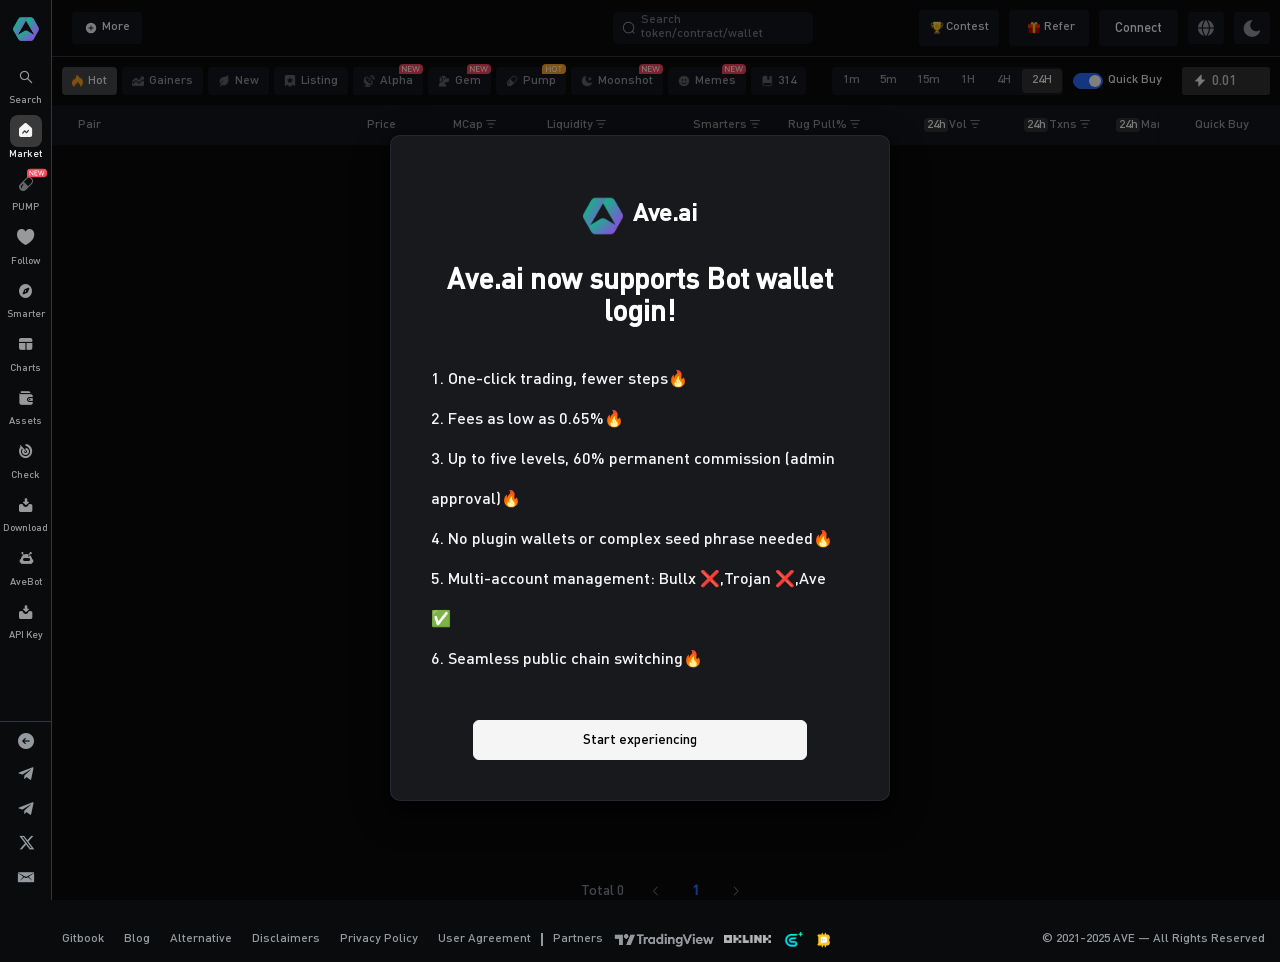
==== index.html @ ca41f1e1 "deploy" ====
<!DOCTYPE html><html lang=""><head><meta charset="utf-8"><meta http-equiv="X-UA-Compatible" content="IE=edge"><meta name="viewport" content="width=device-width,initial-scale=1"><title>Ave.ai</title><meta name="title" content="Ave.ai"><meta name="description" content="Ave.ai is the most comprehensive on-chain crypto trading platform, integrating 130+ blockchains and 300+ DEXs for secure, professional, and fast trading. It empowers 7M+ users with advanced token analysis and seamless execution across its App, PC platform, and trading bots."><meta property="og:type" content="website"><meta property="og:url" content="https://ave.ai"><meta property="og:title" content="Ave.ai - The Ultimate Web3 Trading Platform"><meta property="og:description" content="Real-Time Blockchain Data, Price Alerts, Smart Money, KOL, Sniping, Copy-Trading and more."><meta property="og:image" content="https://ave.s3.ap-east-1.amazonaws.com/logo/tg-share.png"><meta property="og:image:width" content="1200"><meta property="og:image:height" content="600"><meta property="twitter:card" content="summary_large_image"><meta property="twitter:url" content="https://ave.ai"><meta property="twitter:title" content="Ave.ai - The Ultimate Web3 Trading Platform"><meta property="twitter:description" content="Real-Time Blockchain Data, Price Alerts, Smart Money, KOL, Sniping, Copy-Trading and more."><meta property="twitter:image" content="https://ave.s3.ap-east-1.amazonaws.com/logo/tg-share.png"><meta property="fb:app_id" content="1024585522541030"><!--[if IE]><link rel="icon" href="/favicon.ico" /><![endif]--><link rel="shortcut icon" href="/favicon.ico"><script async src="https://www.googletagmanager.com/gtag/js?id=G-LFKW8KRD0V"></script><script src="/vemachine.js"></script><script>// let supportsDomain = ['ave-m-test-5.github.io']
      // console.log('----top-------',window.top)
      // console.log('----self------',window.self)
      // if (self === top ) {
      //   var antiClickjack = document.getElementById('antiClickjack')
      //   antiClickjack.parentNode.removeChild(antiClickjack)
      // } else {
      //   top.location = self.location
      // }
      function redirect() {
        // let domains = ['avedex.cc', 'ave.ai', 'opencw.online', 'opencc.club']
        // let isDomain = domains.some(i => location.hostname.includes(i))
        let isMobile = /mobile|phone|pad|pod|iPhone|iPod|ios|iPad|Android|Mobile|BlackBerry|IEMobile|MQQBrowser|JUC|Fennec|wOSBrowser|BrowserNG|WebOS|Symbian|Windows Phone/i.test(navigator.userAgent)
        let isUnRedirectDomains = /(opencc\.club)|(aveaidata\.com)/i.test(location.hostname)
        if (isMobile && location.protocol.includes('http') && !location.host.includes('test') && !isUnRedirectDomains) {
            if(location.pathname == '/rank'){
              location.replace('https://airdrop.ave.ai')
            } else {
              location.replace(location.protocol + '//m.' + location.host + location.pathname + location.search)
            }
        }
      }
      redirect()
      function addScriptJs() {
        let d = (JSON.parse(localStorage.ave_globalConfig || '{}').token_logo_url || 'https://www.iconaves.com/')
        let script = document.createElement('script')
        script.type = 'text/javascript'
        script.src = d + `charting_library/charting_library.standalone.js`
        document.getElementsByTagName('head')[0].appendChild(script)
      }
      addScriptJs()</script><link href="/static/css/ApiKey-f71cff67.6a36fe2b.css" rel="prefetch"><link href="/static/css/Balance-21833f8f.79f6ce2b.css" rel="prefetch"><link href="/static/css/Chart-31ecd969.9b517720.css" rel="prefetch"><link href="/static/css/Check-31ecd969.3873eb59.css" rel="prefetch"><link href="/static/css/Download-31ecd969.2d7474a4.css" rel="prefetch"><link href="/static/css/Fav-f71cff67.3955f131.css" rel="prefetch"><link href="/static/css/Index-f71cff67.54437e3a.css" rel="prefetch"><link href="/static/css/Kline-31ecd969.3279a325.css" rel="prefetch"><link href="/static/css/OfficialVerification-f71cff67.b5f4f597.css" rel="prefetch"><link href="/static/css/Pump-31ecd969.e5929961.css" rel="prefetch"><link href="/static/css/Rank-f71cff67.85b6f28e.css" rel="prefetch"><link href="/static/css/Referral-f71cff67.82a01d85.css" rel="prefetch"><link href="/static/css/Smart-f71cff67.af7cda30.css" rel="prefetch"><link href="/static/css/Token-253ae210.98a811a6.css" rel="prefetch"><link href="/static/css/Token-6a2c624d.e3542731.css" rel="prefetch"><link href="/static/css/Token-f71cff67.255a1eab.css" rel="prefetch"><link href="/static/css/chunk-313e67f0.9e0c891a.css" rel="prefetch"><link href="/static/css/default-Chart-Kline-Token-5cf51579.59e1fb63.css" rel="prefetch"><link href="/static/css/default-Index-Pump-Token-1f80e606.da8563d4.css" rel="prefetch"><link href="/static/js/ApiKey-f71cff67.776a9764.js" rel="prefetch"><link href="/static/js/Balance-21833f8f.9f038b0f.js" rel="prefetch"><link href="/static/js/Chart-31ecd969.2fd0bb5a.js" rel="prefetch"><link href="/static/js/Check-31ecd969.735330cc.js" rel="prefetch"><link href="/static/js/Download-31ecd969.7bb31d76.js" rel="prefetch"><link href="/static/js/Fav-f71cff67.8384654d.js" rel="prefetch"><link href="/static/js/Index-f71cff67.89c2bac4.js" rel="prefetch"><link href="/static/js/Kline-31ecd969.595a8030.js" rel="prefetch"><link href="/static/js/Lost-2a317ca3.3fcc49bf.js" rel="prefetch"><link href="/static/js/OfficialVerification-f71cff67.ca6d4b40.js" rel="prefetch"><link href="/static/js/Pump-31ecd969.e25fe1ff.js" rel="prefetch"><link href="/static/js/Rank-f71cff67.ff3c9082.js" rel="prefetch"><link href="/static/js/Referral-f71cff67.59155060.js" rel="prefetch"><link href="/static/js/Smart-f71cff67.ca943f69.js" rel="prefetch"><link href="/static/js/Token-253ae210.0b71a1ac.js" rel="prefetch"><link href="/static/js/Token-6a2c624d.c95b83b5.js" rel="prefetch"><link href="/static/js/Token-f71cff67.5de48d1f.js" rel="prefetch"><link href="/static/js/chunk-2d0cc9a7.7d72dd5b.js" rel="prefetch"><link href="/static/js/chunk-313e67f0.37491906.js" rel="prefetch"><link href="/static/js/chunk-5d7b3c2b.1cd880cf.js" rel="prefetch"><link href="/static/js/chunk-6cbceefd.65727936.js" rel="prefetch"><link href="/static/js/chunk-95565b38.9bbe70e5.js" rel="prefetch"><link href="/static/js/chunk-9b2b69e2.70046dc5.js" rel="prefetch"><link href="/static/js/default-Chart-Index-b811f808.6b7d3717.js" rel="prefetch"><link href="/static/js/default-Chart-Kline-Token-5cf51579.1369ad5e.js" rel="prefetch"><link href="/static/js/default-Fav-Index-Smart-6bdcf28a.e75e60a6.js" rel="prefetch"><link href="/static/js/default-Fav-Rank-Smart-c18b0473.b0b18695.js" rel="prefetch"><link href="/static/js/default-Fav-Smart-31ecd969.c0481fb5.js" rel="prefetch"><link href="/static/js/default-Index-Pump-Token-1f80e606.967e620c.js" rel="prefetch"><link href="/static/js/vendors-Index-Pump-Token-25cb2edc.29214290.js" rel="prefetch"><link href="/static/css/app-06837ae4.5f50bdcd.css" rel="preload" as="style"><link href="/static/css/app-c714bc7b.2062d680.css" rel="preload" as="style"><link href="/static/css/app-cfbf0a2e.84827f6a.css" rel="preload" as="style"><link href="/static/css/app-ec8c427e.1cf5cdd8.css" rel="preload" as="style"><link href="/static/js/app-06837ae4.fdc1468d.js" rel="preload" as="script"><link href="/static/js/app-0b7a60cc.8b9b6d97.js" rel="preload" as="script"><link href="/static/js/app-167fad9f.aaf0bf0a.js" rel="preload" as="script"><link href="/static/js/app-16d3814e.7bfaf046.js" rel="preload" as="script"><link href="/static/js/app-1f20a385.50b6b26f.js" rel="preload" as="script"><link href="/static/js/app-2a42e354.aa9a592b.js" rel="preload" as="script"><link href="/static/js/app-33e35537.77df16f8.js" rel="preload" as="script"><link href="/static/js/app-4939e289.91777275.js" rel="preload" as="script"><link href="/static/js/app-6484b8ce.4f20cd66.js" rel="preload" as="script"><link href="/static/js/app-6f84c08c.fa4eab03.js" rel="preload" as="script"><link href="/static/js/app-72f93981.fbfb8a3f.js" rel="preload" as="script"><link href="/static/js/app-73914085.e6f824af.js" rel="preload" as="script"><link href="/static/js/app-748942c6.2d24419f.js" rel="preload" as="script"><link href="/static/js/app-84f69768.55d66357.js" rel="preload" as="script"><link href="/static/js/app-9187ef67.4600008b.js" rel="preload" as="script"><link href="/static/js/app-94629317.e1e428a9.js" rel="preload" as="script"><link href="/static/js/app-968c033f.8b3df958.js" rel="preload" as="script"><link href="/static/js/app-9af05477.8c2b6226.js" rel="preload" as="script"><link href="/static/js/app-a97bfcba.677fad25.js" rel="preload" as="script"><link href="/static/js/app-aeb57120.3f71007f.js" rel="preload" as="script"><link href="/static/js/app-b5906859.78a9fefa.js" rel="preload" as="script"><link href="/static/js/app-c714bc7b.d9021fe4.js" rel="preload" as="script"><link href="/static/js/app-cfbf0a2e.2d2ea501.js" rel="preload" as="script"><link href="/static/js/app-db300d2f.b8a180e0.js" rel="preload" as="script"><link href="/static/js/app-ec8c427e.b51bc756.js" rel="preload" as="script"><link href="/static/js/app-f9ca8911.51fda257.js" rel="preload" as="script"><link href="/static/js/runtime.2b8c33c8.js" rel="preload" as="script"><link href="/static/css/app-ec8c427e.1cf5cdd8.css" rel="stylesheet"><link href="/static/css/app-cfbf0a2e.84827f6a.css" rel="stylesheet"><link href="/static/css/app-06837ae4.5f50bdcd.css" rel="stylesheet"><link href="/static/css/app-c714bc7b.2062d680.css" rel="stylesheet"><link rel="icon" type="image/png" sizes="32x32" href="/img/icons/favicon-32x32.png"><link rel="icon" type="image/png" sizes="16x16" href="/img/icons/favicon-16x16.png"><link rel="manifest" href="/manifest.json"><meta name="theme-color" content="#131722"><meta name="apple-mobile-web-app-capable" content="yes"><meta name="apple-mobile-web-app-status-bar-style" content="default"><meta name="apple-mobile-web-app-title" content="Ave"><link rel="apple-touch-icon" href="/img/icons/apple-touch-icon-152x152.png"><link rel="mask-icon" href="/img/icons/safari-pinned-tab.svg" color="#131722"><meta name="msapplication-TileImage" content="/img/icons/msapplication-icon-144x144.png"><meta name="msapplication-TileColor" content="#000000"></head><body><noscript><strong>We're sorry but avedex doesn't work properly without JavaScript enabled. Please enable it to continue.</strong></noscript><div id="app"></div><script>window.dataLayer = window.dataLayer || [];
      function gtag(){dataLayer.push(arguments);}
      gtag('js', new Date());

      gtag('config', 'G-LFKW8KRD0V');
      // //添加红包雨
      // ;(function () {
      //   var script = document.createElement('script')
      //   script.onload = function () {
      //     MapleRedPacketSDK.initMapleRedPacket({
      //       platform: "ave"
      //     }).renderToBody()
      //   }
      //   script.defer = true
      //   script.src = 'https://unpkg.com/@maple-tech/red-packet-sdk/dist/index.iife.js'
      //   document.body.appendChild(script)
      // })()</script><script src="/static/js/runtime.2b8c33c8.js"></script><script src="/static/js/app-748942c6.2d24419f.js"></script><script src="/static/js/app-6f84c08c.fa4eab03.js"></script><script src="/static/js/app-9af05477.8c2b6226.js"></script><script src="/static/js/app-84f69768.55d66357.js"></script><script src="/static/js/app-94629317.e1e428a9.js"></script><script src="/static/js/app-968c033f.8b3df958.js"></script><script src="/static/js/app-167fad9f.aaf0bf0a.js"></script><script src="/static/js/app-2a42e354.aa9a592b.js"></script><script src="/static/js/app-b5906859.78a9fefa.js"></script><script src="/static/js/app-72f93981.fbfb8a3f.js"></script><script src="/static/js/app-db300d2f.b8a180e0.js"></script><script src="/static/js/app-9187ef67.4600008b.js"></script><script src="/static/js/app-4939e289.91777275.js"></script><script src="/static/js/app-16d3814e.7bfaf046.js"></script><script src="/static/js/app-aeb57120.3f71007f.js"></script><script src="/static/js/app-6484b8ce.4f20cd66.js"></script><script src="/static/js/app-0b7a60cc.8b9b6d97.js"></script><script src="/static/js/app-73914085.e6f824af.js"></script><script src="/static/js/app-1f20a385.50b6b26f.js"></script><script src="/static/js/app-f9ca8911.51fda257.js"></script><script src="/static/js/app-ec8c427e.b51bc756.js"></script><script src="/static/js/app-cfbf0a2e.2d2ea501.js"></script><script src="/static/js/app-33e35537.77df16f8.js"></script><script src="/static/js/app-06837ae4.fdc1468d.js"></script><script src="/static/js/app-a97bfcba.677fad25.js"></script><script src="/static/js/app-c714bc7b.d9021fe4.js"></script></body></html>
---- static/css/ApiKey-f71cff67.6a36fe2b.css ----
[data-v-0fa885c8] .header-class-custom{background-color:var(--a-btn-bg-1-color)!important;font-weight:400}[data-v-0fa885c8] .row-class-custom{background-color:var(--a-bg-1-color)!important;color:var(--a-text-1-color)!important}[data-v-0fa885c8] .el-dropdown-menu{padding:10px!important}[data-v-0fa885c8] .custom-dropdown-class .el-popper__arrow:before{display:none!important}[data-v-0fa885c8] .el-dropdown-menu__item{color:#333;border-radius:.25rem;margin:0 1rem;width:10rem;padding:.5rem}[data-v-0fa885c8] .el-dropdown-menu__item:focus,[data-v-0fa885c8] .el-dropdown-menu__item:hover{background:#f2f2f2;color:#333}.table-custom-class[data-v-0fa885c8]{width:100%}.table-custom-class .row-option-class[data-v-0fa885c8]{display:flex;gap:.5rem}.table-custom-class .row-option-class div[data-v-0fa885c8]{cursor:pointer;text-decoration:underline}.table-custom-class .row-option-class .disabled-option[data-v-0fa885c8]{color:#999;cursor:not-allowed;text-decoration:underline;opacity:.7}.status-active[data-v-0fa885c8]{color:#1cc982}.status-deactivated[data-v-0fa885c8]{color:#f6465d}.warning-message[data-v-0fa885c8]{color:#f6465d;padding:10px 0;font-size:14px}.action-buttons[data-v-0fa885c8]{margin-top:20px;text-align:right}.action-buttons .deactivate-btn[data-v-0fa885c8]{background-color:transparent;border:1px solid #dcdfe6;color:#606266}[data-v-d5ce3548] .header-class-custom{background-color:var(--a-btn-bg-1-color)!important;font-weight:400}[data-v-d5ce3548] .row-class-custom{background-color:var(--a-bg-1-color)!important;color:var(--a-text-1-color)!important}.table-custom-class[data-v-d5ce3548]{width:100%}.header-with-icon[data-v-d5ce3548]{display:flex;align-items:center;gap:5px}.text-buy[data-v-d5ce3548]{color:#1cc982}.text-sell[data-v-d5ce3548]{color:#f6465d}.token-container[data-v-d5ce3548]{display:flex;align-items:center;gap:8px}.token-info[data-v-d5ce3548]{display:flex;flex-direction:column}.token-contract[data-v-d5ce3548]{font-size:.625rem;color:#959a9f;display:flex;align-items:center;gap:4px}.profit[data-v-d5ce3548]{display:flex;flex-direction:column}.profit.positive[data-v-d5ce3548]{color:#1cc982}.profit.negative[data-v-d5ce3548]{color:#f6465d}.profit.neutral[data-v-d5ce3548]{color:#909399}.hash-container[data-v-d5ce3548]{display:flex;align-items:center;gap:4px}.icon-action[data-v-d5ce3548]{cursor:pointer;color:var(--custom-primary-color);font-size:14px;margin-left:4px}.icon-action[data-v-d5ce3548]:hover{opacity:.8}[data-v-edfee620] .create-key-dialog{border-radius:8px;overflow:hidden}[data-v-edfee620] .create-key-dialog .el-dialog__header{padding:20px;margin-right:0}[data-v-edfee620] .create-key-dialog .el-dialog__header .el-dialog__title{font-size:18px;font-weight:500}[data-v-edfee620] .create-key-dialog .el-dialog__header .el-dialog__headerbtn{top:20px;right:20px}[data-v-edfee620] .create-key-dialog .el-dialog__body{padding:0 20px 20px}[data-v-edfee620] .create-key-dialog .el-dialog__footer{display:none}.dialog-content[data-v-edfee620]{display:flex;flex-direction:column}.dialog-content .generate-key-box[data-v-edfee620]{height:3rem;flex-shrink:0;border-radius:.5rem;background:#f2f2f2;display:flex;align-items:center;justify-content:space-between;padding:0 1rem}.form-label[data-v-edfee620]{font-size:14px;color:var(--el-text-color-primary);margin-bottom:8px}.custom-input[data-v-edfee620]{margin-bottom:20px}.custom-input[data-v-edfee620] .el-input__wrapper{border-radius:4px}.next-btn[data-v-edfee620]{width:100%;height:40px;background-color:#222;border-color:#222;color:#fff;border-radius:4px}.next-btn[data-v-edfee620]:hover{background-color:#333;border-color:#333}.next-btn.is-disabled[data-v-edfee620],.next-btn.is-disabled[data-v-edfee620]:hover{background-color:#999;border-color:#999}.key-warning[data-v-edfee620]{margin-top:.5rem;margin-bottom:1rem;font-size:.75rem}.key-warning i[data-v-edfee620]{font-size:16px;margin-top:2px}.key-warning span[data-v-edfee620]{font-size:14px;line-height:1.5}.delegatees-list[data-v-edfee620]{display:flex;flex-direction:column;gap:8px;margin-bottom:20px}.delegatee-item[data-v-edfee620]{display:flex;align-items:center;padding:12px;border-radius:8px;border:1px solid var(--el-border-color-lighter);cursor:pointer;background-color:#f8f9fc}.delegatee-item.selected[data-v-edfee620]{background-color:#eef3ff;border-color:#4e6ef2}.delegatee-item[data-v-edfee620]:hover{border-color:var(--el-color-primary-light-5)}.delegatee-icon[data-v-edfee620]{width:24px;height:24px;margin-right:12px}.delegatee-icon .circle-placeholder[data-v-edfee620]{width:100%;height:100%;background-color:#4e6ef2;border-radius:50%}.delegatee-name[data-v-edfee620]{flex:1;font-size:14px}.check-icon[data-v-edfee620]{color:#4e6ef2;font-size:16px}[data-v-09e05a3c] .el-segmented{padding:.25rem}[data-v-09e05a3c] .el-segmented__item-selected{background-color:#fff;border-radius:.25rem}[data-v-09e05a3c] .el-segmented__item.is-selected{color:#000}.page-bg .head-bg[data-v-09e05a3c]{display:flex;align-items:center;justify-content:space-between;padding:.6rem 1.25rem .6rem 1.5rem;border-bottom:var(--custom-br)}.page-bg .head-bg .create-button[data-v-09e05a3c]{display:flex;align-items:center;padding:.375rem .5rem;gap:.625rem;border-radius:.25rem;background:#15171c;color:#fafafa;font-size:.875rem;cursor:pointer}
---- static/css/Balance-21833f8f.79f6ce2b.css ----
[data-v-054dd3f2] .el-table{overflow:initial}[data-v-054dd3f2] .el-table .el-table__header-wrapper{position:sticky;top:60px;z-index:3}[data-v-054dd3f2] .el-table .sort-caret.ascending{border-bottom-color:var(--a-text-2-color)}[data-v-054dd3f2] .el-table .sort-caret.descending{border-top-color:var(--a-text-2-color)}[data-v-054dd3f2] .el-table tr{cursor:pointer}[data-v-054dd3f2] .el-table .cell{line-height:15px;padding:0 3px}[data-v-054dd3f2] .el-table th,[data-v-054dd3f2] .el-table th.el-table__cell.is-leaf{border-bottom:none}[data-v-054dd3f2] .el-table th.el-table__cell.is-leaf.descending .cell{color:var(--custom-primary-color)}[data-v-054dd3f2] .el-table th.el-table__cell.is-leaf.descending .cell .sort-caret.descending{border-top-color:var(--custom-primary-color)}[data-v-054dd3f2] .el-table th.el-table__cell.is-leaf.ascending .cell{color:var(--custom-primary-color)}[data-v-054dd3f2] .el-table th.el-table__cell.is-leaf.ascending .cell .sort-caret.ascending{border-bottom-color:var(--custom-primary-color)}[data-v-054dd3f2] .el-table th .cell{font-weight:400;font-size:12px}[data-v-054dd3f2] .el-table td.el-table__cell{font-weight:400}[data-v-054dd3f2] .el-table td .cell{overflow:visible}.icon-token-container[data-v-054dd3f2]{margin-right:4px}.icon-token-container .icon-symbol[data-v-054dd3f2]{left:20px;top:20px}.plus[data-v-054dd3f2]{font-size:20px;line-height:20px;display:block;height:20px;margin-right:10px}.progress[data-v-054dd3f2]{margin-left:3px}.progress[data-v-054dd3f2] .el-progress__text{min-width:12px}.progress .icon-suo1[data-v-054dd3f2]{width:8px;height:8px}.icon-svg1[data-v-054dd3f2]{width:16px;height:16px;vertical-align:middle}.token-info[data-v-054dd3f2]{display:flex;align-items:center}.token-info .token-symbol[data-v-054dd3f2]{font-size:14px;margin-right:3px}.token-info .token-network[data-v-054dd3f2]{border:1px solid #878fbc;border-radius:10px;font-size:12px;color:#878fbc;padding:2px 5px;margin-left:9px}.token-info .token-icon[data-v-054dd3f2]{border-radius:50%;width:32px;height:32px}.table-empty[data-v-054dd3f2]{display:flex;flex-direction:column;justify-content:center;align-items:center;padding:80px 0;min-height:calc(100vh - 750px)}.icon-svg[data-v-054dd3f2]{font-size:20px;cursor:pointer;color:var(--custom-primary-color);border-radius:100%;width:20px;vertical-align:middle}.icon-svg.icon-huoyan[data-v-054dd3f2]{width:12px;font-size:12px}.icon-svg.icon-new[data-v-054dd3f2]{font-size:12px}.icon-svg.icon-xiala[data-v-054dd3f2]{width:8px;height:8px;margin-left:5px}.icon-shaixuan[data-v-054dd3f2]:hover{cursor:pointer;color:var(--custom-primary-color)}.filter-box[data-v-054dd3f2]{color:var(--custom-text-1-color)}.filter-box .filter-title[data-v-054dd3f2]{font-size:12px;color:var(--a-text-2-color)}.filter-box[data-v-054dd3f2] .el-slider__runway{--el-slider-button-size:14px}.filter-box[data-v-054dd3f2] .el-slider__runway .el-slider__marks .el-slider__marks-text:nth-child(2){transform:translateX(0)!important;right:-6px!important;left:auto!important}.filter-box .chain-icon-sort-container[data-v-054dd3f2]{display:flex;flex-direction:column;align-items:center;justify-content:center;margin-left:5px}.filter-box .chain-icon-sort-container .icon-svg[data-v-054dd3f2]{font-size:10px;padding:0;cursor:pointer;color:var(--a-text-2-color);width:12px;height:10px}.filter-box .chain-icon-sort-container .icon-svg+.icon-svg[data-v-054dd3f2]{margin-top:1px}.filter-box .chain-icon-sort-container .icon-svg.active[data-v-054dd3f2]{color:var(--custom-primary-color)}.filter-box .icon-filter-sort[data-v-054dd3f2]{font-size:12px;opacity:.3;cursor:pointer}.filter-box .icon-filter-sort.active[data-v-054dd3f2]{opacity:1}.filter-box .icon-filter-sort[data-v-054dd3f2]:hover:not(.active){opacity:.6}.red[data-v-054dd3f2]{color:var(--35de2a5e)}.green[data-v-054dd3f2]{color:var(--4576f7ec)}.popper-gold .title[data-v-054dd3f2]{color:var(--a-text-2-color)}.popper-gold ul li a[data-v-054dd3f2]{color:var(--custom-text-1-color);padding:6px 15px;display:flex}.popper-gold ul li a .icon-bianzu[data-v-054dd3f2],.popper-gold ul li a .icon-dexs1[data-v-054dd3f2]{color:var(--a-text-1-color)}.popper-gold ul li a.disabled[data-v-054dd3f2]{color:var(--a-text-2-color)}.popper-gold ul li a.disabled[data-v-054dd3f2]:hover{cursor:not-allowed}.popper-gold ul li a[data-v-054dd3f2]:hover{opacity:1;text-decoration:none;background:var(--custom-btn-2-color)}.popper-gold .footer[data-v-054dd3f2]{display:flex;align-items:center;justify-content:center;margin:15px 0}.popper-gold .tag-left[data-v-054dd3f2]{margin-left:3px;width:12px;height:12px}.popper-gold .tag-left2[data-v-054dd3f2]{margin-left:3px;width:19px;height:17px}.icon-danger[data-v-054dd3f2]{color:red}.color-gray[data-v-054dd3f2],.mini[data-v-054dd3f2]{color:#959a9f;font-size:12px}.mini[data-v-054dd3f2]{display:block}[data-v-07c3b483] .el-table{overflow:initial;min-height:calc(100vh - 220px)}[data-v-07c3b483] .el-table .el-table__header-wrapper{position:sticky;top:60px;z-index:3}[data-v-07c3b483] .el-table .sort-caret.ascending{border-bottom-color:var(--a-text-2-color)}[data-v-07c3b483] .el-table .sort-caret.descending{border-top-color:var(--a-text-2-color)}[data-v-07c3b483] .el-table tr{cursor:pointer}[data-v-07c3b483] .el-table .cell{line-height:15px;padding:0 3px}[data-v-07c3b483] .el-table th,[data-v-07c3b483] .el-table th.el-table__cell.is-leaf{border-bottom:none}[data-v-07c3b483] .el-table th.el-table__cell.is-leaf.descending .cell{color:var(--custom-primary-color)}[data-v-07c3b483] .el-table th.el-table__cell.is-leaf.descending .cell .sort-caret.descending{border-top-color:var(--custom-primary-color)}[data-v-07c3b483] .el-table th.el-table__cell.is-leaf.ascending .cell{color:var(--custom-primary-color)}[data-v-07c3b483] .el-table th.el-table__cell.is-leaf.ascending .cell .sort-caret.ascending{border-bottom-color:var(--custom-primary-color)}[data-v-07c3b483] .el-table th .cell{font-weight:400;font-size:12px}[data-v-07c3b483] .el-table td.el-table__cell{font-weight:400}[data-v-07c3b483] .el-table td .cell{overflow:visible}.icon-token-container[data-v-07c3b483]{margin-right:4px}.icon-token-container .icon-symbol[data-v-07c3b483]{left:20px;top:20px}.plus[data-v-07c3b483]{font-size:20px;line-height:20px;display:block;height:20px;margin-right:10px}.progress[data-v-07c3b483]{margin-left:3px}.progress[data-v-07c3b483] .el-progress__text{min-width:12px}.progress .icon-suo1[data-v-07c3b483]{width:8px;height:8px}.icon-svg1[data-v-07c3b483]{width:16px;height:16px;vertical-align:middle}.token-info[data-v-07c3b483]{display:flex;align-items:center}.token-info .token-symbol[data-v-07c3b483]{font-size:14px;margin-right:3px}.token-info .token-network[data-v-07c3b483]{border:1px solid #878fbc;border-radius:10px;font-size:12px;color:#878fbc;padding:2px 5px;margin-left:9px}.token-info .token-icon[data-v-07c3b483]{border-radius:50%;width:32px;height:32px}.table-empty[data-v-07c3b483]{display:flex;flex-direction:column;justify-content:center;align-items:center;padding:80px 0;min-height:calc(100vh - 750px)}.icon-svg[data-v-07c3b483]{font-size:20px;cursor:pointer;color:var(--custom-primary-color);border-radius:100%;width:20px;vertical-align:middle}.icon-svg.icon-huoyan[data-v-07c3b483]{width:12px;font-size:12px}.icon-svg.icon-new[data-v-07c3b483]{font-size:12px}.icon-svg.icon-xiala[data-v-07c3b483]{width:8px;height:8px;margin-left:5px}.icon-shaixuan[data-v-07c3b483]:hover{cursor:pointer;color:var(--custom-primary-color)}.filter-box[data-v-07c3b483]{color:var(--custom-text-1-color)}.filter-box .filter-title[data-v-07c3b483]{font-size:12px;color:var(--a-text-2-color)}.filter-box[data-v-07c3b483] .el-slider__runway{--el-slider-button-size:14px}.filter-box[data-v-07c3b483] .el-slider__runway .el-slider__marks .el-slider__marks-text:nth-child(2){transform:translateX(0)!important;right:-6px!important;left:auto!important}.filter-box .chain-icon-sort-container[data-v-07c3b483]{display:flex;flex-direction:column;align-items:center;justify-content:center;margin-left:5px}.filter-box .chain-icon-sort-container .icon-svg[data-v-07c3b483]{font-size:10px;padding:0;cursor:pointer;color:var(--a-text-2-color);width:12px;height:10px}.filter-box .chain-icon-sort-container .icon-svg+.icon-svg[data-v-07c3b483]{margin-top:1px}.filter-box .chain-icon-sort-container .icon-svg.active[data-v-07c3b483]{color:var(--custom-primary-color)}.filter-box .icon-filter-sort[data-v-07c3b483]{font-size:12px;opacity:.3;cursor:pointer}.filter-box .icon-filter-sort.active[data-v-07c3b483]{opacity:1}.filter-box .icon-filter-sort[data-v-07c3b483]:hover:not(.active){opacity:.6}.red[data-v-07c3b483]{color:var(--77fe5e46)}.green[data-v-07c3b483]{color:var(--126305d4)}.popper-gold .title[data-v-07c3b483]{color:var(--a-text-2-color)}.popper-gold ul li a[data-v-07c3b483]{color:var(--custom-text-1-color);padding:6px 15px;display:flex}.popper-gold ul li a .icon-bianzu[data-v-07c3b483],.popper-gold ul li a .icon-dexs1[data-v-07c3b483]{color:var(--a-text-1-color)}.popper-gold ul li a.disabled[data-v-07c3b483]{color:var(--a-text-2-color)}.popper-gold ul li a.disabled[data-v-07c3b483]:hover{cursor:not-allowed}.popper-gold ul li a[data-v-07c3b483]:hover{opacity:1;text-decoration:none;background:var(--custom-btn-2-color)}.popper-gold .footer[data-v-07c3b483]{display:flex;align-items:center;justify-content:center;margin:15px 0}.popper-gold .tag-left[data-v-07c3b483]{margin-left:3px;width:12px;height:12px}.popper-gold .tag-left2[data-v-07c3b483]{margin-left:3px;width:19px;height:17px}.icon-danger[data-v-07c3b483]{color:red}.color-gray[data-v-07c3b483],.mini[data-v-07c3b483]{color:#959a9f;font-size:12px}.mini[data-v-07c3b483]{display:block}.sol[data-v-ca28e7ba]{background:var(--a-bg-1-color);padding:40px;--el-checkbox-checked-bg-color:#000;--el-checkbox-checked-input-border-color:#000;color:var(--a-text-1-color)}.sol .fon-weight-bold[data-v-ca28e7ba]{font-weight:700}.sol .attention.active[data-v-ca28e7ba]{color:#f45469}.sol .share[data-v-ca28e7ba]{padding:8px 18px;background:var(--custom-bg-6-color);color:var(--a-btn-bg-2-color);font-size:12px;margin-bottom:20px}.sol .item[data-v-ca28e7ba]{background:var(--custom-bg-6-color);padding:20px;font-size:14px;color:var(--a-text-2-color);border-radius:12px;text-align:center}.sol .item i.icon-qiehuan[data-v-ca28e7ba]{color:var(--a-text-2-color)}.sol .item2[data-v-ca28e7ba]{border:1px solid var(--custom-primary-lighter-7-color);padding:12px;font-size:14px;color:var(--a-text-2-color);border-radius:12px;text-align:center;width:calc(100vw - 48px)}.sol .item2[data-v-ca28e7ba]:not(:last-child){margin-right:12px}.sol .item2 i.icon-qiehuan[data-v-ca28e7ba]{color:var(--a-text-2-color)}.sol .border-bottom[data-v-ca28e7ba]{border-bottom:1px solid var(--custom-primary-lighter-14-color)}.sol .tabs[data-v-ca28e7ba]{padding:10px 5px;font-size:16px}.sol .tabs a[data-v-ca28e7ba]{font-size:14px;color:#999;text-align:center;font-weight:500;line-height:16px;text-decoration:none;border-bottom:3px solid transparent;padding-bottom:10px;margin-right:30px}.sol .tabs a[data-v-ca28e7ba]:hover{opacity:1}.sol .tabs a.active[data-v-ca28e7ba]{color:var(--a-text-1-color);border-bottom:3px solid var(--a-text-1-color)}.sol[data-v-ca28e7ba] .el-table{--el-table-tr-bg-color:var(--custom-bg-1-color);--el-table-bg-color:var(--custom-bg-1-color);--el-table-text-color:var(--a-text-1-color);--el-table-header-bg-color:var(--a-btn-bg-1-color);--el-fill-color-lighter:var(--custom-bg-1-color);--el-table-header-text-color:var(--a-text-2-color);--el-table-border-color:var(--a-br-1-color);--el-table-row-hover-bg-color:var(--a-table-hover-bg-color);background:var(--custom-bg-1-color);--el-bg-color:var(--custom-bg-1-color);overflow:initial;min-height:calc(100vh - 600px);font-size:14px}.sol[data-v-ca28e7ba] .el-table .el-table__header-wrapper{position:sticky;top:47px;z-index:3}.sol[data-v-ca28e7ba] .el-table .sort-caret.ascending{border-bottom-color:var(--custom-font-8-color)}.sol[data-v-ca28e7ba] .el-table .sort-caret.descending{border-top-color:var(--custom-font-8-color)}.sol[data-v-ca28e7ba] .el-table a{color:currentColor;display:inline-block;vertical-align:middle;line-height:1}.sol[data-v-ca28e7ba] .el-table tr{cursor:pointer}.sol[data-v-ca28e7ba] .el-table .cell{line-height:17px;padding:0 1px}.sol[data-v-ca28e7ba] .el-table th{padding:6px 5px 6px 5px;border-bottom:none!important;height:40px}.sol[data-v-ca28e7ba] .el-table th.el-table__cell.is-leaf{border-bottom:none}.sol[data-v-ca28e7ba] .el-table th.el-table__cell.is-leaf.descending .cell{color:var(--el-table-header-text-color)}.sol[data-v-ca28e7ba] .el-table th.el-table__cell.is-leaf.descending .cell .sort-caret.descending{border-top-color:var(--a-btn-bg-2-color)}.sol[data-v-ca28e7ba] .el-table th.el-table__cell.is-leaf.ascending .cell{color:var(--el-table-header-text-color)}.sol[data-v-ca28e7ba] .el-table th.el-table__cell.is-leaf.ascending .cell .sort-caret.ascending{border-bottom-color:var(--a-btn-bg-2-color)}.sol[data-v-ca28e7ba] .el-table th .cell{font-weight:400;font-size:12px}.sol[data-v-ca28e7ba] .el-table td{height:60px}.sol[data-v-ca28e7ba] .el-table td.el-table__cell{z-index:0;padding:6px 5px 6px 5px;border-bottom:.5px solid var(--custom-br-1-color);font-weight:400}.sol[data-v-ca28e7ba] .el-table td:first-child,.sol[data-v-ca28e7ba] .el-table th:first-child{padding-left:20px}.sol[data-v-ca28e7ba] .el-table td:last-child,.sol[data-v-ca28e7ba] .el-table th:last-child{padding-right:20px}.sol[data-v-ca28e7ba] .el-table .token-symbol{color:var(--a-text-1-color)}.sol[data-v-ca28e7ba] .el-table .trade{display:flex;align-items:center;justify-content:flex-end}.sol[data-v-ca28e7ba] .el-table .trade a{background:var(--a-bg-4-color);padding:5px 7px;border-radius:6px;display:flex;align-items:center;font-size:14px;color:var(--a-text-1-color)}.sol[data-v-ca28e7ba] .el-table .trade a .icon-svg{margin-right:3px}.sol[data-v-ca28e7ba] .el-table .trade a:hover{opacity:.5}.sol .pagination-box[data-v-ca28e7ba]{margin:30px 0 0 0;justify-content:center}.avatar[data-v-ca28e7ba]{border-radius:100%}.edit[data-v-ca28e7ba]{width:-moz-fit-content;width:fit-content}.edit button[data-v-ca28e7ba]{position:absolute;right:5px;top:5px;font-size:12px;padding:2px 5px}.line[data-v-ca28e7ba]{font-size:14px}[data-v-ca28e7ba] .el-input__wrapper{background:var(--a-bg-7-color);box-shadow:none}[data-v-ca28e7ba] .el-input__wrapper.height_36{padding:3px 11px}[data-v-ca28e7ba] .el-input__wrapper .el-input__inner{color:var(--a-text-1-color)}.checkbox-container a[data-v-ca28e7ba]:hover{color:#999}.opacity-hover-0[data-v-ca28e7ba]{line-height:10px}.opacity-hover-0[data-v-ca28e7ba]:hover{opacity:1}.table[data-v-5620782a]{font-size:14px;color:#878fbc;letter-spacing:.29px;position:relative}.table .empty[data-v-5620782a]{height:500px;display:flex;align-items:center;justify-content:center}.table .empty>div[data-v-5620782a]{text-align:center}.table .empty img[data-v-5620782a]{width:50px}.table .empty span[data-v-5620782a]{display:block;line-height:1}.table .red[data-v-5620782a]{color:#ff646d}.table .green[data-v-5620782a]{color:#46d7ab}.table-empty[data-v-5620782a]{display:flex;flex-direction:column;justify-content:center;align-items:center;padding:80px 0;min-height:calc(100vh - 230px)}[data-v-5620782a] .el-table{font-size:14px;background:var(--custom-primary-lighter-0-color);min-height:calc(100vh - 200px)}[data-v-5620782a] .el-table tr{background:var(--custom-primary-lighter-0-color);cursor:pointer;height:50px}[data-v-5620782a] .el-table tr:hover td.el-table__cell{background-color:var(--custom-primary-lighter-2-color)}[data-v-5620782a] .el-table .cell{line-height:15px}[data-v-5620782a] .el-table th{background:var(--custom-primary-lighter-0-color);border-bottom:none}[data-v-5620782a] .el-table th.el-table__cell.is-leaf{border-bottom:none}[data-v-5620782a] .el-table th .cell{color:#848e9c;font-weight:400}[data-v-5620782a] .el-table td.el-table__cell{padding:8px 0;border-bottom:1px solid var(--custom-td-border-1-color);font-weight:500}[data-v-5620782a] .el-table td .cell{color:var(--custom-font-1-color)}[data-v-5620782a] .el-table td:nth-child(2),[data-v-5620782a] .el-table td:nth-child(3),[data-v-5620782a] .el-table td:nth-child(4),[data-v-5620782a] .el-table th:nth-child(2),[data-v-5620782a] .el-table th:nth-child(3),[data-v-5620782a] .el-table th:nth-child(4){text-align:right}a[data-v-5620782a]{color:#3f80f7}.token-icon[data-v-5620782a]{margin-right:3px}.token-symbol[data-v-5620782a]{white-space:nowrap;overflow:hidden;text-overflow:ellipsis}.risk-status[data-v-5620782a]{display:inline-block;font-size:10px;border:1px solid;border-radius:20px;padding:2px 5px;color:#f72121;font-size:12px}.table[data-v-007e1717]{font-size:14px;color:#878fbc;letter-spacing:.29px;position:relative}.table .empty[data-v-007e1717]{height:500px;display:flex;align-items:center;justify-content:center}.table .empty>div[data-v-007e1717]{text-align:center}.table .empty img[data-v-007e1717]{width:50px}.table .empty span[data-v-007e1717]{display:block;line-height:1}.table .red[data-v-007e1717]{color:#ff646d}.table .green[data-v-007e1717]{color:#46d7ab}.table-empty[data-v-007e1717]{display:flex;flex-direction:column;justify-content:center;align-items:center;padding:80px 0;min-height:calc(100vh - 230px)}[data-v-007e1717] .el-table{font-size:14px;background:#131722;min-height:calc(100vh - 200px)}[data-v-007e1717] .el-table tr{background:#131722;cursor:pointer}[data-v-007e1717] .el-table tr:hover td.el-table__cell{background-color:#272b32}[data-v-007e1717] .el-table .cell{line-height:15px}[data-v-007e1717] .el-table th{background:#131722;border-bottom:none}[data-v-007e1717] .el-table th.el-table__cell.is-leaf{border-bottom:none}[data-v-007e1717] .el-table th .cell{color:#80838b;font-weight:400}[data-v-007e1717] .el-table td.el-table__cell{padding:12px 0;border-bottom:1px solid #202430;font-weight:500}[data-v-007e1717] .el-table td .cell{color:#eaecef}a[data-v-007e1717]{color:#3f80f7}.token-icon[data-v-007e1717]{margin-right:3px}.token-symbol[data-v-007e1717]{white-space:nowrap;overflow:hidden;text-overflow:ellipsis;padding:10px 5px}.risk-status[data-v-007e1717]{display:inline-block;font-size:10px;border:1px solid;border-radius:20px;padding:2px 5px;color:#f72121;font-size:12px}.buyOrsell[data-v-5390af35]{background:var(--custom-primary-lighter-0-color)}.buyOrsell .title[data-v-5390af35]{width:100%;padding:0 25px;color:#eaecef;font-weight:500;font-size:16px}.buyOrsell .title span[data-v-5390af35]{margin-top:10px;display:block;color:var(--custom-font-1-color)}.buyOrsell .title a[data-v-5390af35]{font-size:16px;color:#848e9c;text-decoration:none;padding:10px 0 0 0;display:inline-block;margin-right:10px}.buyOrsell .title a.active[data-v-5390af35],.buyOrsell .title a[data-v-5390af35]:hover{color:#3f80f7}.buyOrsell .title label[data-v-5390af35]{display:block;font-size:12px;color:#848e9c;margin-top:20px}.buyOrsell .title label[data-v-5390af35]:hover{cursor:pointer}.buyOrsell .title label input[type=checkbox][data-v-5390af35]{vertical-align:middle;margin-right:3px;width:15px;height:15px;border-radius:20px;margin-top:2px;position:relative;top:-2px}.buyOrsell .title label input[type=checkbox][data-v-5390af35]:after{position:absolute;top:0;color:#000;width:15px;height:15px;display:inline-block;visibility:visible;padding-left:0;text-align:center;content:" ";border-radius:20px}.buyOrsell .title label input[type=checkbox][data-v-5390af35]:checked:after{color:#eaecef;content:"✓";background-color:#3f80f7;border-radius:0}.buyOrsell .title label input[type=checkbox][data-v-5390af35]:hover{cursor:pointer}.buyOrsell .content[data-v-5390af35]{padding:0 10px}.buyOrsell .header[data-v-5390af35]{border-bottom:1px solid #23293c;padding:11px 38px;display:flex;justify-content:flex-start;font-size:14px;color:#eaecef;letter-spacing:0;line-height:20px}.balance[data-v-6a209ef0]{margin-bottom:10px;background:var(--custom-primary-lighter-0-color)}.balance .top1[data-v-6a209ef0]{background:var(--custom-primary-lighter-0-color);padding:25px 25px 10px;display:flex;align-items:center;justify-content:flex-start;color:var(--custom-font-1-color)}.balance .top1 .item[data-v-6a209ef0]{display:flex;align-items:center}.balance .top1 .item+.item[data-v-6a209ef0]{margin-left:136px}.balance .top1 .item .icon[data-v-6a209ef0]{font-size:38px;color:var(--custom-font-2-color);margin-right:10px}
---- static/css/Chart-31ecd969.9b517720.css ----
.flex-1[data-v-03046bfa]{display:flex;justify-content:space-between;padding:15px 25px 0;font-size:14px;color:#000;letter-spacing:0;align-items:center}.flex-1 .label[data-v-03046bfa]{margin-right:10px;font-weight:400;opacity:.45}.flex-1 .value[data-v-03046bfa]{font-weight:500}.range-text[data-v-03046bfa]{font-size:12px;margin-right:5px}.range[data-v-03046bfa]{width:35%;background:var(--custom-primary-lighter-7-color);border-radius:4px;display:flex}.range .range-bar[data-v-03046bfa]{background-color:--custom-primary-color;color:var(--custom-font-1-color);border-radius:4px 0 0 4px;font-size:12px;height:14px}.card[data-v-03046bfa]{border-radius:4px;padding:5px 10px 15px}.card-h[data-v-03046bfa]{font-size:15px;color:#000;letter-spacing:0;font-weight:500;margin:0 0 15px 0;display:flex;justify-content:space-between;align-items:center}.card-h.h-2[data-v-03046bfa]{font-size:14px;font-weight:400;margin:0}.card-list-item[data-v-03046bfa]{font-size:14px;color:var(--custom-font-1-color);letter-spacing:0;font-weight:400;display:flex;justify-content:space-between;padding:10px 0}.card-list-item[data-v-03046bfa]>:first-child{color:var(--custom-font-1-color)}.card-list-item[data-v-03046bfa]>:nth-child(2){text-align:right}.card-list-item>.danger[data-v-03046bfa]{color:#f81111}.card-list-item>.warning[data-v-03046bfa]{color:#f8be46}.card-list-item.danger[data-v-03046bfa]{color:#f81111}.card-list-item.warning[data-v-03046bfa]{color:#f8be46}.table-lock[data-v-03046bfa]{color:rgba(119,126,144,.8);width:100%;font-size:12px}.table-lock td[data-v-03046bfa],.table-lock th[data-v-03046bfa]{text-align:left}.table-lock td[data-v-03046bfa]:nth-child(2),.table-lock td[data-v-03046bfa]:nth-child(3),.table-lock td[data-v-03046bfa]:nth-child(4),.table-lock th[data-v-03046bfa]:nth-child(2),.table-lock th[data-v-03046bfa]:nth-child(3),.table-lock th[data-v-03046bfa]:nth-child(4){text-align:right}.icon-contract[data-v-03046bfa]{font-size:14px;margin:0 2px}.more[data-v-03046bfa]{text-align:center;margin-top:15px}.more a[data-v-03046bfa]{font-size:14px}.bg-warning[data-v-03046bfa]{background:#f8be46;padding:2px 2px}.chart[data-v-c8909a4c]{background:var(--custom-primary-lighter-0-color);min-height:calc(100vh - 110px);font-size:14px;color:var(--custom-font-1-color);padding:15px}.chart a[data-v-c8909a4c]{opacity:1}.chart .tools[data-v-c8909a4c]{border:1px solid var(--custom-border-1-color);border-radius:6px;padding:10px 15px;margin-left:15px}.chart .tools span[data-v-c8909a4c]{margin:0 10px}.chart .tools i[data-v-c8909a4c]{vertical-align:middle;color:#848e9c}.chart .tools a.disabled[data-v-c8909a4c]{cursor:not-allowed;opacity:.6}.chart .tools a[data-v-c8909a4c]:hover{color:var(--custom-font-1-color)}.chart .top[data-v-c8909a4c]{padding:10px;height:60px}.chart .top[data-v-c8909a4c]:hover{cursor:pointer}.chart .top .icon-token-container .token-icon[data-v-c8909a4c]{width:36px;height:36px}.chart .top .icon-token-container .icon-symbol[data-v-c8909a4c]{max-width:16px;width:100%;height:16px;left:21px;top:20px}.chart .top .price-container .price[data-v-c8909a4c]{font-size:18px;color:var(--custom-font-1-color);line-height:24px;font-weight:500}.chart .top .price-container .price-bottom[data-v-c8909a4c]{font-size:14px;letter-spacing:0;font-weight:500;display:flex;align-items:center;justify-content:flex-end}.chart .top .price-container .price-bottom i[data-v-c8909a4c]{font-size:6px;vertical-align:middle}.chart .top .price-container .price-bottom i.up[data-v-c8909a4c]{transform:rotate(180deg)}.chart .kline-container[data-v-c8909a4c]{width:100%;display:flex;flex-wrap:wrap;justify-content:flex-start;margin-top:10px}.chart .kline-container .item[data-v-c8909a4c]{color:var(--custom-font-1-color)}.chart .kline-container .item .in[data-v-c8909a4c]{background:var(--custom-primary-lighter-2-color);border-radius:8px;border:1px solid var(--custom-primary-lighter-2-color)}.chart .kline-container .item .empty[data-v-c8909a4c]{display:flex;align-items:center;justify-content:center;flex-direction:column;height:100%}.chart .kline-container .item .empty i[data-v-c8909a4c]{font-size:48px}.chart .kline-container .item .empty span[data-v-c8909a4c]{display:block;margin-top:10px}.chart .kline-container .item .empty span+span[data-v-c8909a4c]{font-size:12px;color:#848e9c;margin-top:8px}.chart .kline-container .item .bottom[data-v-c8909a4c]{padding:5px 10px}.chart .kline-container .item .bottom a[data-v-c8909a4c]{border:1px solid rgba(132,142,156,.2);border-radius:10px;font-size:12px;color:#848e9c;height:24px;display:flex;align-content:center;align-items:center;padding:0 5px}.chart .kline-container .item .bottom a i[data-v-c8909a4c]{font-size:12px;vertical-align:middle}.chart .kline-container .item .bottom a[data-v-c8909a4c]:hover{opacity:1;color:var(--custom-font-1-color)}.search-btn-container[data-v-c8909a4c]{flex:1;max-width:40vw;display:flex;align-items:center;height:40px;background:var(--custom-primary-lighter-2-color);border-radius:6px;padding:9px;cursor:pointer;border:1px solid var(--custom-primary-lighter-2-color)}.search-btn-container .search-btn-container_left[data-v-c8909a4c]{border-right:1px solid #787b86;display:flex;align-items:center}.search-btn-container .search-btn-container_left .el-icon-caret-bottom[data-v-c8909a4c]{margin-right:20px;color:#787b86;font-size:18px}.search-btn-container .search-btn-container_content[data-v-c8909a4c]{font-size:12px;color:#787b86;margin-left:5px;flex:1;text-align:left}.search-btn-container .token-symbol[data-v-c8909a4c]{font-size:14px;color:#eaecef;margin-right:9px}.search-btn-container .token-symbol.font-18[data-v-c8909a4c]{font-size:18px}.search-btn-container .el-input__icon[data-v-c8909a4c]{color:#787b86}.dialog-container[data-v-c8909a4c]{position:fixed;z-index:6000;top:0;left:0;width:100%;height:100%;background:rgba(0,0,0,.5)}.search-dialog-container[data-v-c8909a4c]{background:var(--el-bg-color-overlay);position:absolute;top:50%;left:50%;width:50vw;max-height:90vh;overflow:hidden;border-radius:8px;transform:translate(-50%,-50%);padding:2px}.search-dialog-container[data-v-c8909a4c]:before{z-index:-2;content:"";position:absolute;top:0;left:0;right:0;bottom:0}.search-dialog-container[data-v-c8909a4c]:after{z-index:-1;content:"";position:absolute;top:2px;left:2px;right:2px;bottom:2px;border-radius:8px;background:var(--el-bg-color-overlay)}.search-dialog-container .input-search[data-v-c8909a4c]{background:var(--el-bg-color-overlay);border-radius:8px 8px 0 0}.search-dialog-container .input-search[data-v-c8909a4c] .el-input-group__prepend{background-color:transparent;border:none}.search-dialog-container .input-search[data-v-c8909a4c]>.el-input__wrapper{background-color:transparent;color:#eaecef;border-color:transparent;box-shadow:none!important}.search-dialog-container .search-content[data-v-c8909a4c]{padding:5px 10px 15px 10px}.search-dialog-container .search-content .tabs[data-v-c8909a4c]{width:100%;display:flex;justify-content:flex-start;color:#3f80f7;margin-bottom:15px}.search-dialog-container .search-content .tabs .tab-item[data-v-c8909a4c]{padding:10px 15px;cursor:pointer;border-radius:5px}.search-dialog-container .search-content .tabs .tab-item+.tab-item[data-v-c8909a4c]{margin-left:20px}.search-dialog-container .search-content .tabs .tab-item.active[data-v-c8909a4c]{color:#eaecef;background:#3f80f7}.header-title[data-v-c8909a4c]{font-size:12px;color:#848e9c;letter-spacing:0;font-weight:400;padding:15px 15px 10px;display:flex;justify-content:space-between;align-items:center}.header-title.hot[data-v-c8909a4c]{font-size:14px;color:var(--custom-font-1-color);font-weight:500}.header-title+.search-content[data-v-c8909a4c]{padding-top:0}.header-title .icon-delete[data-v-c8909a4c]{margin-right:15px}.icon-ashbin[data-v-c8909a4c]{cursor:pointer}.search-history-container[data-v-c8909a4c]{border-top:1px solid var(--el-border-color-light)}.search-history[data-v-c8909a4c]{display:flex;flex-wrap:wrap;padding:0 15px}.history-tag[data-v-c8909a4c]{min-width:40px;background:var(--custom-bg-3-color);color:#848e9c;border-radius:20px;margin-right:10px;margin-bottom:10px;padding:2px 8px;border:none;cursor:pointer}.history-tag+.history-tag[data-v-c8909a4c]{margin-left:0}.k-line-chart-container[data-v-c8909a4c]{width:100%;position:relative;overflow:hidden;text-align:left;margin-top:0}.k-line-chart[data-v-c8909a4c]{display:flex;flex:1;position:relative}.progress[data-v-c8909a4c]{margin-left:3px}.progress[data-v-c8909a4c] .el-progress__text{min-width:12px}.progress .icon-suo1[data-v-c8909a4c]{width:10px;height:10px}.token-symbol_bottom[data-v-c8909a4c]{color:var(--custom-font-1-color);font-size:14px;font-weight:500;letter-spacing:0;line-height:20px;display:flex;align-items:center}
---- static/css/Check-31ecd969.3873eb59.css ----
.captchaCode[data-v-1b8e1fec]{text-align:right}.btn-text[data-v-1b8e1fec]{margin:0 0 5px 0}.image-captchaCode[data-v-1b8e1fec]{width:100%}.popup-title[data-v-1b8e1fec]{font-size:16px;text-align:center;margin-top:5px}.popup-content[data-v-1b8e1fec]{padding:10px 0;font-size:14px;line-height:1.5}.popup-content[data-v-1b8e1fec] .van-field{background-color:#f8f8f8;border-radius:8px;border:1px solid #dcdfe6}.popup-content[data-v-1b8e1fec] .van-field:focus-within{border-color:var(--van-color-primary)}.footer[data-v-1b8e1fec]{display:flex;justify-content:center;align-items:center;margin-top:20px}.footer .btn[data-v-1b8e1fec]{border-radius:8px}.check-container[data-v-3755d55e]{background:var(--custom-primary-lighter-0-color);padding:8px 0}.check-container .check-content[data-v-3755d55e]{border-radius:2px;padding:20px;min-height:calc(100vh - 140px)}.check-note[data-v-3755d55e]{background:rgba(255,169,77,.05);border:.5px solid rgba(255,187,25,.32);border-radius:4px;font-size:14px;color:var(--custom-font-1-color);font-weight:500;padding:20px}.check-note .icon-alert[data-v-3755d55e]{font-size:20px;color:#faad14;font-weight:400;margin-right:10px}.check-note .check-note_h[data-v-3755d55e]{display:flex;align-items:center;margin-bottom:10px;font-size:14px;color:#eaecef;font-weight:700}.check-note .check-note_c[data-v-3755d55e]{line-height:20px;font-size:12px}.icon-net-connect[data-v-3755d55e]{font-size:20px;margin-right:3px}.check-input[data-v-3755d55e]{width:100%;margin:30px auto 0;text-align:center}.submit-button-container[data-v-3755d55e] .el-form-item__content{display:block;text-align:center}.submit-button[data-v-3755d55e]{width:100%;border-radius:4px}.title[data-v-3755d55e]{font-size:18px;color:#878fbc;letter-spacing:0;line-height:18px;font-weight:500;display:flex;justify-content:center;align-items:center;padding:40px 0 30px}.title img[data-v-3755d55e]{width:24px;margin-right:5px}.form-container[data-v-3755d55e]{padding:0 15px}.form-container[data-v-3755d55e] .van-field{box-shadow:0 2px 4px 0 hsla(0,0%,86.7%,.52);border-radius:10px}.form-container[data-v-3755d55e] .van-field .label{width:auto}.form-container .submit-button[data-v-3755d55e]{border-radius:10px;margin-top:20px}.card[data-v-3755d55e]{background:var(--custom-primary-lighter-5-color);border-radius:10px;margin:0 0 10px 0;padding:15px 10px}.card .remark[data-v-3755d55e]{font-size:12px;color:#3f80f7;letter-spacing:0;font-weight:400;margin-top:10px;line-height:1.5}.card-h[data-v-3755d55e]{font-size:15px;color:var(--custom-font-1-color);font-weight:500;letter-spacing:0;margin:0 0 15px 0;display:flex;justify-content:space-between;align-items:center}.card-h.h-2[data-v-3755d55e]{font-size:12px;font-weight:400;margin:0}.flex-1[data-v-3755d55e],.flex[data-v-3755d55e]{display:flex;justify-content:space-between;align-items:center}.flex-1[data-v-3755d55e]{padding:15px 0 0;color:var(--custom-font-1-color);font-size:12px}.flex-1 .label[data-v-3755d55e]{margin-right:10px;font-weight:400}.flex-1 .value[data-v-3755d55e]{font-weight:500}.flex-1 .range-text[data-v-3755d55e]{font-size:12px;margin-right:5px}.flex-1 .range[data-v-3755d55e]{width:35%;background:var(--custom-primary-lighter-7-color);border-radius:4px;display:flex}.flex-1 .range .range-bar[data-v-3755d55e]{background-color:#3f80f7;color:var(--custom-font-1-color);border-radius:4px 0 0 4px;font-size:12px;height:14px}.card-list-item[data-v-3755d55e]{font-size:12px;color:var(--custom-font-1-color);letter-spacing:0;font-weight:400;display:flex;justify-content:space-between;margin-top:15px}.card-list-item.in[data-v-3755d55e]{margin-top:10px}.card-list-item.cursor[data-v-3755d55e]:hover{cursor:pointer}.card-list-item[data-v-3755d55e]>:first-child{color:#777e90}.card-list-item[data-v-3755d55e]>:nth-child(2){text-align:left;margin-left:15px}.card-list-item>:nth-child(2).gray1[data-v-3755d55e]{color:#777e90}.card-list-item>.danger[data-v-3755d55e]{color:#f81111}.card-list-item>.warning[data-v-3755d55e]{color:#f8be46}.card-list-item.danger[data-v-3755d55e]{color:#f81111}.card-list-item.warning[data-v-3755d55e]{color:#f8be46}.card-list-item .icon-svg[data-v-3755d55e]{font-size:20px}.card-list-item.flex-start[data-v-3755d55e]{justify-content:flex-start;align-items:center}.card-list-item.flex-start .risk-message[data-v-3755d55e]{flex:1;text-align:left;margin-left:2px}.arc-progress[data-v-3755d55e]{margin:30px 0 10px}.ellipsis[data-v-3755d55e]{max-width:60vw;display:inline-block;text-overflow:ellipsis;overflow:hidden;white-space:nowrap}.select-chain[data-v-3755d55e] .van-dropdown-menu__bar{height:auto;box-shadow:none}.select-chain[data-v-3755d55e] .van-dropdown-menu__bar .van-dropdown-menu__title{padding-left:0;padding-right:5px;margin-right:10px}.btn-copy[data-v-3755d55e]{margin-left:5px}.feedback-tips[data-v-3755d55e]{font-size:14px;color:var(--custom-font-1-color);padding:30px 30px 20px 30px;line-height:1.5;text-align:center}.feedback-tips a[data-v-3755d55e]{text-decoration:underline}.technical-support[data-v-3755d55e]{font-size:12px;color:#777e90;display:flex;flex-direction:column;justify-content:center;align-items:center;padding:10px 30px 0 30px;cursor:pointer}.technical-support img[data-v-3755d55e]{width:60px;margin:15px 0 5px 0}.line-through[data-v-3755d55e]{text-decoration:line-through;-webkit-text-decoration-color:currentColor;text-decoration-color:currentColor}.check-title[data-v-3755d55e]{font-size:14px;color:var(--custom-font-1-color);font-weight:500;display:flex;align-items:center;margin-bottom:20px}.check-title .icon-svg[data-v-3755d55e]{font-size:20px;margin-right:5px}.share-container[data-v-3755d55e]{text-align:right;margin-bottom:7px}.share-container .share-button[data-v-3755d55e]{border:1px solid hsla(0,0%,59.2%,.2);padding:5px 20px;border-radius:20px;display:inline-flex;align-items:center;font-size:14px;color:#3f80f7;font-weight:500;cursor:pointer;background-color:transparent}.share-container .share-button[data-v-3755d55e]:active,.share-container .share-button[data-v-3755d55e]:hover{opacity:.6}.icon-lock[data-v-3755d55e],.share-container .share-button .icon-fenxiang[data-v-3755d55e]{margin-right:5px;font-size:18px}.waiting-check-container[data-v-3755d55e]{width:100%;height:100%;display:flex;align-items:center;justify-content:center;flex-direction:column;position:relative}.waiting-check-container>img[data-v-3755d55e]{width:15%;min-width:200px}.waiting-check-container>span[data-v-3755d55e]{margin-top:20px;color:#777e90}.waiting-check-container .check-title[data-v-3755d55e]{position:absolute;left:0;top:0}.table-lock[data-v-3755d55e]{color:rgba(119,126,144,.8);width:100%;font-size:12px}.table-lock td[data-v-3755d55e],.table-lock th[data-v-3755d55e]{text-align:center}.community-container[data-v-3755d55e]{display:flex}.community-container .thumbs-container[data-v-3755d55e]{display:flex;flex-direction:column;align-items:center;cursor:pointer}.community-container .icon-thumbs[data-v-3755d55e]{display:inline-flex;font-size:24px;border-radius:50%;justify-content:center;align-items:center;background-color:var(--custom-primary-lighter-0-color);width:44px;height:44px}.community-container .icon-thumbs.down[data-v-3755d55e]{transform:rotate(180deg);background-color:#fafafa}.community-container .icon-thumbs[data-v-3755d55e]:active{opacity:.5}.community-container .thumbs-label[data-v-3755d55e]{font-size:12px;color:var(--custom-font-1-color);line-height:20px;font-weight:400;margin-top:5px}.range-container[data-v-3755d55e]{padding-top:15px;flex:1;margin:0 15px;text-align:center}.range-container .range[data-v-3755d55e]{font-size:12px;color:#eaecef;font-weight:400;display:flex}.range-container .range .left[data-v-3755d55e]{text-align:left;background:#12b886;border-radius:7px 0 0 7px;height:14px;line-height:14px;clip-path:polygon(100% 0,calc(100% - 3px) 100%,0 100%,0 0);padding:0 5px;min-width:40px;max-width:calc(100% - 40px)}.range-container .range .right[data-v-3755d55e]{background:#f6465d;height:14px;line-height:14px;border-radius:0 7px 7px 0;padding:0 5px;text-align:right;clip-path:polygon(3px 0,0 100%,100% 100%,100% 0);min-width:40px;max-width:calc(100% - 40px)}.range-container .range-label[data-v-3755d55e]{font-size:13px;color:#3f80f7;font-weight:400;margin-top:10px}.icon-contract[data-v-3755d55e]{font-size:12px;margin-right:2px}.check-alert[data-v-3755d55e]{font-size:12px;color:#ffbb19;letter-spacing:0;font-weight:400;padding:10px 0;align-items:baseline;display:flex}.check-alert .icon-info[data-v-3755d55e]{font-size:14px;margin-right:3px}.indent[data-v-3755d55e]{margin-left:15px}.v-enter-active[data-v-3755d55e],.v-leave-active[data-v-3755d55e]{transition:opacity .1s ease}.v-enter-from[data-v-3755d55e],.v-leave-to[data-v-3755d55e]{opacity:0}.audit-progress[data-v-3755d55e]{position:relative}.audit-progress .danbao-bg-absolute[data-v-3755d55e]{position:absolute;top:0;left:50%;margin-left:-153px;margin-top:35px;text-decoration:none}.audit-progress .danbao-bg-absolute .danbao-bg[data-v-3755d55e]{transform:rotate(-30deg);background:url(../../static/img/danbao-bg.29d15398.svg) no-repeat 50%;background-size:cover}.audit-progress .danbao-bg-absolute .danbao-bg>div[data-v-3755d55e]{display:flex;align-items:center;justify-content:center;flex-direction:column;width:80px;height:90px}.audit-progress .danbao-bg-absolute .danbao-bg>div span[data-v-3755d55e]{display:block}.audit-progress .danbao-bg-absolute .danbao-bg>div span[data-v-3755d55e]:first-child{font-size:11px;color:#3f80f7}.audit-progress .danbao-bg-absolute .danbao-bg>div span[data-v-3755d55e]:nth-child(2){font-size:10px;color:#3f80f7}.audit-progress .audit-bg-absolute[data-v-3755d55e]{position:absolute;top:0;right:50%;margin-right:-163px;margin-top:30px;text-decoration:none}.audit-progress .audit-bg-absolute[data-v-3755d55e]:hover{text-decoration:none}.audit-progress .audit-bg-absolute .audit-bg[data-v-3755d55e]{transform:rotate(-30deg);background:url(../../static/img/audit-bg.1d98f364.svg) no-repeat 50%;background-size:cover}.audit-progress .audit-bg-absolute .audit-bg>div[data-v-3755d55e]{display:flex;align-items:center;justify-content:center;flex-direction:column;width:130px;height:80px}.audit-progress .audit-bg-absolute .audit-bg>div span[data-v-3755d55e]{display:block}.audit-progress .audit-bg-absolute .audit-bg>div span[data-v-3755d55e]:first-child{font-size:11px;color:#3f80f7}.audit-progress .audit-bg-absolute .audit-bg>div span[data-v-3755d55e]:nth-child(2){font-size:10px;color:#3f80f7}.risk-addition[data-v-3755d55e]{margin-top:10px}.risk-addition li[data-v-3755d55e]{font-size:12px;margin-bottom:10px}.risk-addition li.danger[data-v-3755d55e]{color:#f6465d}.risk-addition li.warning[data-v-3755d55e]{color:#ff9e04}.bg-warning[data-v-3755d55e]{background:#f8be46;padding:1px 2px}.more[data-v-3755d55e]{text-align:center;margin-top:15px}.more a[data-v-3755d55e]{font-size:12px;color:#3f80f7;text-decoration:underline}.simulate table[data-v-3755d55e]{border-collapse:collapse;width:100%;font-size:12px;color:var(--custom-font-1-color);letter-spacing:0;font-weight:400;text-align:center;margin-top:10px}.simulate table tr td[data-v-3755d55e]{border:1px solid rgba(71,77,87,.3);padding:5px 5px}.simulate table tr td.tl[data-v-3755d55e]{text-align:left;padding-left:5px}.simulate table tr td span[data-v-3755d55e]{line-height:1.5}.simulate table tr td .mt-5[data-v-3755d55e]{margin-top:5px}.simulate table tr td .color-999[data-v-3755d55e]{color:#777e90}.simulate table tr td .avgBg[data-v-3755d55e]{background:#ff9f00;color:#eaecef;padding:0 5px}.simulate table tr td .avgBg .color-999[data-v-3755d55e]{color:#fff}.simulate table tr td .failedBg[data-v-3755d55e]{background:#ff9f00;color:#eaecef}.simulate table tr td .failedColor[data-v-3755d55e]{color:#ff9f00}.simulate table tr td .balanceBg[data-v-3755d55e]{background:#999;color:#eaecef}.simulate table tr td .color-F6465D[data-v-3755d55e]{color:#f6465d}.simulate table tr td .flex-start[data-v-3755d55e]{display:flex}.simulate table tr td .flex-start span[data-v-3755d55e]{flex:1}.simulate ul.risk-addition[data-v-3755d55e]{margin-top:15px;padding:0}
---- static/css/Download-31ecd969.2d7474a4.css ----
/*!
Animate.css - http://daneden.me/animate
Licensed under the MIT license

Copyright (c) 2013 Daniel Eden

Permission is hereby granted, free of charge, to any person obtaining a copy of this software and associated documentation files (the "Software"), to deal in the Software without restriction, including without limitation the rights to use, copy, modify, merge, publish, distribute, sublicense, and/or sell copies of the Software, and to permit persons to whom the Software is furnished to do so, subject to the following conditions:

The above copyright notice and this permission notice shall be included in all copies or substantial portions of the Software.

THE SOFTWARE IS PROVIDED "AS IS", WITHOUT WARRANTY OF ANY KIND, EXPRESS OR IMPLIED, INCLUDING BUT NOT LIMITED TO THE WARRANTIES OF MERCHANTABILITY, FITNESS FOR A PARTICULAR PURPOSE AND NONINFRINGEMENT. IN NO EVENT SHALL THE AUTHORS OR COPYRIGHT HOLDERS BE LIABLE FOR ANY CLAIM, DAMAGES OR OTHER LIABILITY, WHETHER IN AN ACTION OF CONTRACT, TORT OR OTHERWISE, ARISING FROM, OUT OF OR IN CONNECTION WITH THE SOFTWARE OR THE USE OR OTHER DEALINGS IN THE SOFTWARE.
*/.animated{animation-duration:1s;animation-fill-mode:both}.animated.hinge{animation-duration:2s}@keyframes bounce{0%,20%,50%,80%,to{transform:translateY(0)}40%{transform:translateY(-30px)}60%{transform:translateY(-15px)}}.bounce{animation-name:bounce}@keyframes flash{0%,50%,to{opacity:1}25%,75%{opacity:0}}.flash{animation-name:flash}@keyframes pulse{0%{transform:scale(1)}50%{transform:scale(1.1)}to{transform:scale(1)}}.pulse{animation-name:pulse}@keyframes shake{0%,to{transform:translateX(0)}10%,30%,50%,70%,90%{transform:translateX(-10px)}20%,40%,60%,80%{transform:translateX(10px)}}.shake{animation-name:shake}@keyframes swing{20%{transform:rotate(15deg)}40%{transform:rotate(-10deg)}60%{transform:rotate(5deg)}80%{transform:rotate(-5deg)}to{transform:rotate(0deg)}}.swing{transform-origin:top center;animation-name:swing}@keyframes tada{0%{transform:scale(1)}10%,20%{transform:scale(.9) rotate(-3deg)}30%,50%,70%,90%{transform:scale(1.1) rotate(3deg)}40%,60%,80%{transform:scale(1.1) rotate(-3deg)}to{transform:scale(1) rotate(0)}}.tada{animation-name:tada}@keyframes wobble{0%{transform:translateX(0)}15%{transform:translateX(-25%) rotate(-5deg)}30%{transform:translateX(20%) rotate(3deg)}45%{transform:translateX(-15%) rotate(-3deg)}60%{transform:translateX(10%) rotate(2deg)}75%{transform:translateX(-5%) rotate(-1deg)}to{transform:translateX(0)}}.wobble{animation-name:wobble}@keyframes bounceIn{0%{opacity:0;transform:scale(.3)}50%{opacity:1;transform:scale(1.05)}70%{transform:scale(.9)}to{transform:scale(1)}}.bounceIn{animation-name:bounceIn}@keyframes bounceInDown{0%{opacity:0;transform:translateY(-2000px)}60%{opacity:1;transform:translateY(30px)}80%{transform:translateY(-10px)}to{transform:translateY(0)}}.bounceInDown{animation-name:bounceInDown}@keyframes bounceInLeft{0%{opacity:0;transform:translateX(-2000px)}60%{opacity:1;transform:translateX(30px)}80%{transform:translateX(-10px)}to{transform:translateX(0)}}.bounceInLeft{animation-name:bounceInLeft}@keyframes bounceInRight{0%{opacity:0;transform:translateX(2000px)}60%{opacity:1;transform:translateX(-30px)}80%{transform:translateX(10px)}to{transform:translateX(0)}}.bounceInRight{animation-name:bounceInRight}@keyframes bounceInUp{0%{opacity:0;transform:translateY(2000px)}60%{opacity:1;transform:translateY(-30px)}80%{transform:translateY(10px)}to{transform:translateY(0)}}.bounceInUp{animation-name:bounceInUp}@keyframes bounceOut{0%{transform:scale(1)}25%{transform:scale(.95)}50%{opacity:1;transform:scale(1.1)}to{opacity:0;transform:scale(.3)}}.bounceOut{animation-name:bounceOut}@keyframes bounceOutDown{0%{transform:translateY(0)}20%{opacity:1;transform:translateY(-20px)}to{opacity:0;transform:translateY(2000px)}}.bounceOutDown{animation-name:bounceOutDown}@keyframes bounceOutLeft{0%{transform:translateX(0)}20%{opacity:1;transform:translateX(20px)}to{opacity:0;transform:translateX(-2000px)}}.bounceOutLeft{animation-name:bounceOutLeft}@keyframes bounceOutRight{0%{transform:translateX(0)}20%{opacity:1;transform:translateX(-20px)}to{opacity:0;transform:translateX(2000px)}}.bounceOutRight{animation-name:bounceOutRight}@keyframes bounceOutUp{0%{transform:translateY(0)}20%{opacity:1;transform:translateY(20px)}to{opacity:0;transform:translateY(-2000px)}}.bounceOutUp{animation-name:bounceOutUp}@keyframes fadeIn{0%{opacity:0}to{opacity:1}}.fadeIn{animation-name:fadeIn}@keyframes fadeInDown{0%{opacity:0;transform:translateY(-20px)}to{opacity:1;transform:translateY(0)}}.fadeInDown{animation-name:fadeInDown}@keyframes fadeInDownBig{0%{opacity:0;transform:translateY(-2000px)}to{opacity:1;transform:translateY(0)}}.fadeInDownBig{animation-name:fadeInDownBig}@keyframes fadeInLeft{0%{opacity:0;transform:translateX(-20px)}to{opacity:1;transform:translateX(0)}}.fadeInLeft{animation-name:fadeInLeft}@keyframes fadeInLeftBig{0%{opacity:0;transform:translateX(-2000px)}to{opacity:1;transform:translateX(0)}}.fadeInLeftBig{animation-name:fadeInLeftBig}@keyframes fadeInRight{0%{opacity:0;transform:translateX(20px)}to{opacity:1;transform:translateX(0)}}.fadeInRight{animation-name:fadeInRight}@keyframes fadeInRightBig{0%{opacity:0;transform:translateX(2000px)}to{opacity:1;transform:translateX(0)}}.fadeInRightBig{animation-name:fadeInRightBig}@keyframes fadeInUp{0%{opacity:0;transform:translateY(20px)}to{opacity:1;transform:translateY(0)}}.fadeInUp{animation-name:fadeInUp}@keyframes fadeInUpBig{0%{opacity:0;transform:translateY(2000px)}to{opacity:1;transform:translateY(0)}}.fadeInUpBig{animation-name:fadeInUpBig}@keyframes fadeOut{0%{opacity:1}to{opacity:0}}.fadeOut{animation-name:fadeOut}@keyframes fadeOutDown{0%{opacity:1;transform:translateY(0)}to{opacity:0;transform:translateY(20px)}}.fadeOutDown{animation-name:fadeOutDown}@keyframes fadeOutDownBig{0%{opacity:1;transform:translateY(0)}to{opacity:0;transform:translateY(2000px)}}.fadeOutDownBig{animation-name:fadeOutDownBig}@keyframes fadeOutLeft{0%{opacity:1;transform:translateX(0)}to{opacity:0;transform:translateX(-20px)}}.fadeOutLeft{animation-name:fadeOutLeft}@keyframes fadeOutLeftBig{0%{opacity:1;transform:translateX(0)}to{opacity:0;transform:translateX(-2000px)}}.fadeOutLeftBig{animation-name:fadeOutLeftBig}@keyframes fadeOutRight{0%{opacity:1;transform:translateX(0)}to{opacity:0;transform:translateX(20px)}}.fadeOutRight{animation-name:fadeOutRight}@keyframes fadeOutRightBig{0%{opacity:1;transform:translateX(0)}to{opacity:0;transform:translateX(2000px)}}.fadeOutRightBig{animation-name:fadeOutRightBig}@keyframes fadeOutUp{0%{opacity:1;transform:translateY(0)}to{opacity:0;transform:translateY(-20px)}}.fadeOutUp{animation-name:fadeOutUp}@keyframes fadeOutUpBig{0%{opacity:1;transform:translateY(0)}to{opacity:0;transform:translateY(-2000px)}}.fadeOutUpBig{animation-name:fadeOutUpBig}@keyframes flip{0%{transform:perspective(400px) translateZ(0) rotateY(0) scale(1);animation-timing-function:ease-out}40%{transform:perspective(400px) translateZ(150px) rotateY(170deg) scale(1);animation-timing-function:ease-out}50%{transform:perspective(400px) translateZ(150px) rotateY(190deg) scale(1);animation-timing-function:ease-in}80%{transform:perspective(400px) translateZ(0) rotateY(1turn) scale(.95);animation-timing-function:ease-in}to{transform:perspective(400px) translateZ(0) rotateY(1turn) scale(1);animation-timing-function:ease-in}}.animated.flip{backface-visibility:visible;animation-name:flip}@keyframes flipInX{0%{transform:perspective(400px) rotateX(90deg);opacity:0}40%{transform:perspective(400px) rotateX(-10deg)}70%{transform:perspective(400px) rotateX(10deg)}to{transform:perspective(400px) rotateX(0deg);opacity:1}}.flipInX{backface-visibility:visible!important;animation-name:flipInX}@keyframes flipInY{0%{transform:perspective(400px) rotateY(90deg);opacity:0}40%{transform:perspective(400px) rotateY(-10deg)}70%{transform:perspective(400px) rotateY(10deg)}to{transform:perspective(400px) rotateY(0deg);opacity:1}}.flipInY{backface-visibility:visible!important;animation-name:flipInY}@keyframes flipOutX{0%{transform:perspective(400px) rotateX(0deg);opacity:1}to{transform:perspective(400px) rotateX(90deg);opacity:0}}.flipOutX{animation-name:flipOutX;backface-visibility:visible!important}@keyframes flipOutY{0%{transform:perspective(400px) rotateY(0deg);opacity:1}to{transform:perspective(400px) rotateY(90deg);opacity:0}}.flipOutY{backface-visibility:visible!important;animation-name:flipOutY}@keyframes lightSpeedIn{0%{transform:translateX(100%) skewX(-30deg);opacity:0}60%{transform:translateX(-20%) skewX(30deg);opacity:1}80%{transform:translateX(0) skewX(-15deg);opacity:1}to{transform:translateX(0) skewX(0deg);opacity:1}}.lightSpeedIn{animation-name:lightSpeedIn;animation-timing-function:ease-out}@keyframes lightSpeedOut{0%{transform:translateX(0) skewX(0deg);opacity:1}to{transform:translateX(100%) skewX(-30deg);opacity:0}}.lightSpeedOut{animation-name:lightSpeedOut;animation-timing-function:ease-in}@keyframes rotateIn{0%{transform-origin:center center;transform:rotate(-200deg);opacity:0}to{transform-origin:center center;transform:rotate(0);opacity:1}}.rotateIn{animation-name:rotateIn}@keyframes rotateInDownLeft{0%{transform-origin:left bottom;transform:rotate(-90deg);opacity:0}to{transform-origin:left bottom;transform:rotate(0);opacity:1}}.rotateInDownLeft{animation-name:rotateInDownLeft}@keyframes rotateInDownRight{0%{transform-origin:right bottom;transform:rotate(90deg);opacity:0}to{transform-origin:right bottom;transform:rotate(0);opacity:1}}.rotateInDownRight{animation-name:rotateInDownRight}@keyframes rotateInUpLeft{0%{transform-origin:left bottom;transform:rotate(90deg);opacity:0}to{transform-origin:left bottom;transform:rotate(0);opacity:1}}.rotateInUpLeft{animation-name:rotateInUpLeft}@keyframes rotateInUpRight{0%{transform-origin:right bottom;transform:rotate(-90deg);opacity:0}to{transform-origin:right bottom;transform:rotate(0);opacity:1}}.rotateInUpRight{animation-name:rotateInUpRight}@keyframes rotateOut{0%{transform-origin:center center;transform:rotate(0);opacity:1}to{transform-origin:center center;transform:rotate(200deg);opacity:0}}.rotateOut{animation-name:rotateOut}@keyframes rotateOutDownLeft{0%{transform-origin:left bottom;transform:rotate(0);opacity:1}to{transform-origin:left bottom;transform:rotate(90deg);opacity:0}}.rotateOutDownLeft{animation-name:rotateOutDownLeft}@keyframes rotateOutDownRight{0%{transform-origin:right bottom;transform:rotate(0);opacity:1}to{transform-origin:right bottom;transform:rotate(-90deg);opacity:0}}.rotateOutDownRight{animation-name:rotateOutDownRight}@keyframes rotateOutUpLeft{0%{transform-origin:left bottom;transform:rotate(0);opacity:1}to{transform-origin:left bottom;transform:rotate(-90deg);opacity:0}}.rotateOutUpLeft{animation-name:rotateOutUpLeft}@keyframes rotateOutUpRight{0%{transform-origin:right bottom;transform:rotate(0);opacity:1}to{transform-origin:right bottom;transform:rotate(90deg);opacity:0}}.rotateOutUpRight{animation-name:rotateOutUpRight}@keyframes slideInDown{0%{opacity:0;transform:translateY(-2000px)}to{transform:translateY(0)}}.slideInDown{animation-name:slideInDown}@keyframes slideInLeft{0%{opacity:0;transform:translateX(-2000px)}to{transform:translateX(0)}}.slideInLeft{animation-name:slideInLeft}@keyframes slideInRight{0%{opacity:0;transform:translateX(2000px)}to{transform:translateX(0)}}.slideInRight{animation-name:slideInRight}@keyframes slideOutLeft{0%{transform:translateX(0)}to{opacity:0;transform:translateX(-2000px)}}.slideOutLeft{animation-name:slideOutLeft}@keyframes slideOutRight{0%{transform:translateX(0)}to{opacity:0;transform:translateX(2000px)}}.slideOutRight{animation-name:slideOutRight}@keyframes slideOutUp{0%{transform:translateY(0)}to{opacity:0;transform:translateY(-2000px)}}.slideOutUp{animation-name:slideOutUp}@keyframes hinge{0%{transform:rotate(0);transform-origin:top left;animation-timing-function:ease-in-out}20%,60%{transform:rotate(80deg);transform-origin:top left;animation-timing-function:ease-in-out}40%{transform:rotate(60deg);transform-origin:top left;animation-timing-function:ease-in-out}80%{transform:rotate(60deg) translateY(0);opacity:1;transform-origin:top left;animation-timing-function:ease-in-out}to{transform:translateY(700px);opacity:0}}.hinge{animation-name:hinge}@keyframes rollIn{0%{opacity:0;transform:translateX(-100%) rotate(-120deg)}to{opacity:1;transform:translateX(0) rotate(0deg)}}.rollIn{animation-name:rollIn}@keyframes rollOut{0%{opacity:1;transform:translateX(0) rotate(0deg)}to{opacity:0;transform:translateX(100%) rotate(120deg)}}.rollOut{animation-name:rollOut}.download[data-v-1d8722c9]{text-align:center;color:#eaecef;padding-top:40px;min-height:calc(100vh - 100px);background:var(--custom-primary-lighter-0-color)}.download ul.tabs[data-v-1d8722c9]{display:flex;flex-wrap:wrap;background:var(--custom-primary-lighter-6-color);border-radius:6px;padding:3px}.download ul.tabs li label[data-v-1d8722c9]{border-radius:6px;padding:10px 75px;font-size:16px;color:#848e9c;letter-spacing:0;font-weight:700;display:flex;align-items:center;box-sizing:border-box}.download ul.tabs li label span[data-v-1d8722c9]{margin-left:20px}.download ul.tabs li label .iconfont[data-v-1d8722c9]{font-size:26px}.download ul.tabs li label[data-v-1d8722c9]:hover{cursor:pointer;opacity:.8}.download ul.tabs li input[data-v-1d8722c9]{display:none}.download ul.tabs li input:checked+label[data-v-1d8722c9]{background:var(--custom-btn-1-color);color:var(--custom-font-4-color)}.download .title[data-v-1d8722c9]{font-size:14px;color:var(--custom-font-1-color);letter-spacing:0;line-height:36px;font-weight:400;padding:20px 80px}.download .content[data-v-1d8722c9]{display:flex;justify-content:center;align-items:center}.download .content .left[data-v-1d8722c9]{max-height:500px;max-width:560px}.download .right[data-v-1d8722c9]{text-align:left;margin-left:88px}.download .right .title2[data-v-1d8722c9]{font-size:40px;color:var(--custom-font-1-color);letter-spacing:0;font-weight:500}.download .right .down[data-v-1d8722c9]{margin-top:100px;display:flex;align-items:flex-end}.download .right .down ul li[data-v-1d8722c9]{font-size:16px;color:#848e9c;letter-spacing:0;font-weight:400;padding:10px 0}.download .right .down .img[data-v-1d8722c9]{border:1px solid #474d57;border-radius:6px;padding:5px;margin-left:30px;text-align:center;width:110px}.download .right .down .img img[data-v-1d8722c9]{width:100px}.download .right .down .img span[data-v-1d8722c9]{display:block;margin-top:5px;font-size:14px;color:var(--custom-font-1-color);letter-spacing:0;text-align:center;font-weight:400;word-wrap:break-word}
---- static/css/Fav-f71cff67.3955f131.css ----
.dialog-fav-manage.el-dialog{padding:30px 20px}.dialog-fav-manage.el-dialog .el-dialog__header{padding-bottom:30px}.dialog-fav-manage.el-dialog .el-dialog__headerbtn{top:20px;right:10px;--el-color-info:var(--a-text-1-color);font-weight:bolder}.el-button.is-link[data-v-244c77e7]{color:var(--custom-font-1-color);border:none}.el-button.is-link.is-disabled[data-v-244c77e7]{color:#80838b}.token-info[data-v-244c77e7]{display:flex;align-items:center}.token-info .token-symbol[data-v-244c77e7]{font-size:12px;white-space:nowrap;overflow:hidden;text-overflow:ellipsis;padding:10px 5px}.token-info .icon-collect[data-v-244c77e7]{font-size:16px;color:#787b86;cursor:pointer;margin-right:2px}.token-info .icon-collect.collected[data-v-244c77e7]{color:#558bed}.token-info .token-network[data-v-244c77e7]{border:1px solid #878fbc;border-radius:10px;font-size:12px;color:#878fbc;padding:2px 5px;margin-left:9px}.token-info .token-icon[data-v-244c77e7]{border-radius:50%}.token-info .ad-tag[data-v-244c77e7]{border:1px solid;padding:0 4px;font-size:12px;margin-left:5px;color:#878fbc;border-radius:5px}.iconfont[data-v-244c77e7]{cursor:pointer}.icon-edit[data-v-244c77e7]{margin-left:10px}.tab-top[data-v-244c77e7]{margin-bottom:10px}.fav-tabs[data-v-244c77e7]{margin-bottom:10px;margin-left:-7px}.fav-tabs.dark[data-v-244c77e7]{--a-btn-bg-1-color:#232527}.fav-tabs[data-v-244c77e7] .van-tab--shrink{padding:0 4px;font-size:18px}.fav-tabs[data-v-244c77e7] .van-tab--shrink .van-tab__text{background:var(--a-btn-bg-1-color);border-radius:4px;padding:6px 10px}.tabs[data-v-244c77e7]{display:flex;align-items:center;justify-content:space-between}.tabs .icon-add-btn[data-v-244c77e7]{margin:0 15px 0 0}.tab-container[data-v-244c77e7]{width:100%;text-align:left;margin-bottom:30px;font-size:24px;font-weight:400;color:#80838b;margin:5px 0 0 4px}.tab-container .tab-radio-input[data-v-244c77e7]{width:0;height:0;font-size:0;opacity:0}.tab-container .tab-radio-input:checked+.tab-item[data-v-244c77e7]{font-size:24px;color:var(--a-text-1-color)}.tab-container .tab-button[data-v-244c77e7]{display:inline-block}.tab-container .tab-button .tab-item[data-v-244c77e7]{display:inline-block;min-width:88px;border-radius:20px;font-size:24px;color:var(--a-text-7-color);padding:0 15px 0 0;cursor:pointer}a[data-v-244c77e7]{color:var(--custom-text-1-color)}a.manage[data-v-244c77e7]{padding:12px 26px;font-size:14px;color:var(--custom-font-4-color);font-weight:500;background:var(--custom-btn-1-color);border-radius:6px;width:100%;display:block;text-align:center}a.manage[data-v-244c77e7]:hover{opacity:.8;text-decoration:none}.icon-token-container .token-icon[data-v-244c77e7]{margin-right:3px}.tableManger .el-button--text{color:#eaecef}.tableManger .el-button--text.is-disabled{color:#80838b}.tableManger.el-table{--custom-bg-1-color:var(--custom-dialog-bg-color);--el-table-tr-bg-color:var(--custom-bg-1-color);--el-table-bg-color:var(--custom-bg-1-color);--el-table-text-color:var(--a-text-1-color);--el-table-header-bg-color:var(--a-btn-bg-1-color);--el-fill-color-lighter:var(--custom-bg-1-color);--el-table-header-text-color:var(--a-text-2-color);--el-table-border-color:var(--a-br-1-color);--el-table-row-hover-bg-color:var(--a-table-hover-bg-color);background:var(--custom-bg-1-color);--el-bg-color:var(--custom-bg-1-color);overflow:initial;font-size:12px}.tableManger.el-table.dark{--el-table-header-bg-color:#232527}.tableManger.el-table .sort-caret.ascending{border-bottom-color:var(--custom-font-8-color)}.tableManger.el-table .sort-caret.descending{border-top-color:var(--custom-font-8-color)}.tableManger.el-table a{color:currentColor;display:inline-block;vertical-align:middle;line-height:1}.tableManger.el-table tr{cursor:pointer}.tableManger.el-table .cell{line-height:17px;padding:0 1px}.tableManger.el-table th{padding:6px 5px 6px 5px;border-bottom:none!important;height:40px}.tableManger.el-table th.el-table__cell.is-leaf{border-bottom:none}.tableManger.el-table th.el-table__cell.is-leaf.descending .cell{color:var(--el-table-header-text-color)}.tableManger.el-table th.el-table__cell.is-leaf.descending .cell .sort-caret.descending{border-top-color:var(--a-btn-bg-2-color)}.tableManger.el-table th.el-table__cell.is-leaf.ascending .cell{color:var(--el-table-header-text-color)}.tableManger.el-table th.el-table__cell.is-leaf.ascending .cell .sort-caret.ascending{border-bottom-color:var(--a-btn-bg-2-color)}.tableManger.el-table th .cell{font-weight:400;font-size:12px}.tableManger.el-table td{height:60px}.tableManger.el-table td.el-table__cell{padding:6px 5px 6px 5px;border-bottom:.5px solid var(--custom-br-1-color);font-weight:400}.tableManger.el-table td:first-child,.tableManger.el-table th:first-child{padding-left:20px}.tableManger.el-table td:last-child,.tableManger.el-table th:last-child{padding-right:20px}.tableManger.el-table .token-symbol{color:var(--a-text-1-color)}.tableManger.el-table .trade{display:flex;align-items:center;justify-content:flex-end}.tableManger.el-table .trade a{background:var(--a-bg-4-color);padding:5px 7px;border-radius:6px;display:flex;align-items:center;font-size:14px;color:var(--a-text-1-color)}.tableManger.el-table .trade a .icon-svg{margin-right:3px}.tableManger.el-table .trade a:hover{opacity:.5}.tableManger.el-table .select3{--el-border-color:transparent;--el-fill-color-blank:var(--a-btn-bg-1-color);--el-select-border-color-hover:transparent!important;--el-border-color-hover:transparent!important;--el-select-disabled-border:transparent;--el-color-primary:transparent;--el-text-color-regular:var(--a-text-1-color)}.tableManger.el-table .select3.dark{--el-fill-color-blank:hsla(0,0%,100%,0.05)}.pop-right[data-v-c765c252]{position:fixed}.pop-right .content[data-v-c765c252]{background-color:var(--custom-dialog-bg-color);padding:24px 20px}.pop-right .content .tabs[data-v-c765c252]{position:relative;margin-bottom:20px;display:flex}.pop-right .content .tabs .tab[data-v-c765c252]{cursor:pointer;margin-right:28px;font-size:16px;line-height:30px;color:var(--a-text-2-color)}.pop-right .content .tabs .tab.active[data-v-c765c252]{color:var(--a-btn-bg-2-color)}.pop-right .content .tabs img[data-v-c765c252]{cursor:pointer;position:absolute;right:0;top:50%;transform:translateY(-50%)}.pop-right .content .part p[data-v-c765c252]{margin-bottom:10px;font-size:12px;color:var(--a-text-3-color)}.pop-right .content .part .example[data-v-c765c252]{font-size:12px;color:var(--a-text-3-color);display:flex;align-items:top}.pop-right .content .part .chain[data-v-c765c252]{cursor:not-allowed;display:flex;width:100%;height:40px;padding:10px 12px;align-items:center;margin:20px 0;border:1px solid var(--a-bg-3-color);border-radius:8px}.pop-right .content .part .chain img[data-v-c765c252]{height:20px;margin-right:6px}.pop-right .content .part .chain span[data-v-c765c252]{color:var(--a-text-5-color);font-size:14px;line-height:16px}.pop-right .content .part .textarea[data-v-c765c252]{width:100%;height:328px;padding:16px 12px;color:var(--a-slider-bg-color);border:1px solid var(--custom-text-5-color);border-radius:8px;overflow-y:auto;margin-bottom:5px;background-color:transparent}.pop-right .content .part .error-message[data-v-c765c252]{height:25px;color:var(--custom-fav-address-color);font-size:12px}.pop-right .content .part .button[data-v-c765c252]{cursor:pointer;width:100%;height:48px;background-color:var(--a-slider-bg-color);color:var(--a-bg-4-color);font-size:16px;line-height:48px;border-radius:8px;text-align:center}.pop-right .content .part .button.black[data-v-c765c252]{border:1px solid #444;background-color:var(--a-bg-4-color);color:var(--a-slider-bg-color);margin-bottom:20px}.pop-right .content .part .button.copy[data-v-c765c252]{margin-top:30px}textarea[data-v-c765c252]::-webkit-resizer{display:none}textarea[data-v-c765c252]::-moz-resizer{display:none}textarea[data-v-c765c252]::-moz-placeholder{font-size:14px}textarea[data-v-c765c252]::placeholder{font-size:14px}textarea[data-v-c765c252]{font-size:14px;line-height:18px;font-weight:300}.btn[data-v-2d7051da]{width:100%;border-radius:6px;background:#3f80f7;height:40px;margin-top:50px;border:1px solid #3f80f7}.btn[data-v-2d7051da]:hover{opacity:.8;background:#3f80f7;color:#eaecef}.dialog_title[data-v-2d7051da]{font-size:16px;font-weight:400}.icon-add-btn[data-v-2d7051da]{padding:7px 10px;background:var(--custom-primary-lighter-2-color);border-radius:6px;color:#848e9c;letter-spacing:0;font-weight:500;margin-top:20px;border:none}.icon-add-btn[data-v-2d7051da]:hover{opacity:.8}[data-v-2d7051da] .el-radio-group{display:block;width:100%}[data-v-2d7051da] .el-radio-group .el-radio{display:block;margin-bottom:5px}ul.group[data-v-2d7051da]{width:100%;font-size:14px;color:var(--custom-font-1-color);letter-spacing:0;font-weight:400}ul.group li a[data-v-2d7051da]:hover{opacity:1;text-decoration:none}ul.group li a span[data-v-2d7051da]{color:var(--custom-font-1-color)}ul.group li a .icon[data-v-2d7051da]{font-size:16px}ul.group li a .icon.checked[data-v-2d7051da]{color:#3f80f7}ul.group li a .icon.unchecked[data-v-2d7051da]{width:14px;height:14px;border:1px solid #848e9c;border-radius:100%;display:block}.color-text-zero[data-v-3024b120]{color:var(--custom-text-2-color)}.fav-icon-color[data-v-3024b120]{color:var(--a-text-3-color)}.icon-token-container[data-v-3024b120]{margin-right:4px}.plus[data-v-3024b120]{font-size:20px;line-height:20px;display:block;height:20px;margin-right:10px}.progress[data-v-3024b120]{margin-left:3px}.progress[data-v-3024b120] .el-progress__text{min-width:12px}.progress .icon-suo1[data-v-3024b120]{width:8px;height:8px}.icon-svg1[data-v-3024b120]{width:16px;height:16px;vertical-align:middle}.token-info[data-v-3024b120]{display:flex;align-items:center}.token-info .token-symbol[data-v-3024b120]{font-size:13px;margin-right:3px}.token-info .icon-collect[data-v-3024b120]{font-size:12px;color:var(--a-bg-6-color);cursor:pointer;margin-right:5px}.token-info .icon-collect.collected[data-v-3024b120]{color:#ffbb19}.token-info .token-network[data-v-3024b120]{border:1px solid #878fbc;border-radius:10px;font-size:12px;color:#878fbc;padding:2px 5px;margin-left:9px}.token-info .token-icon[data-v-3024b120]{border-radius:50%}.table-empty[data-v-3024b120]{display:flex;flex-direction:column;justify-content:center;align-items:center;padding:80px 0;min-height:calc(100vh - 200px)}.icon-svg[data-v-3024b120]{font-size:20px;cursor:pointer;color:var(--custom-primary-color);border-radius:100%;width:20px;vertical-align:middle}.icon-svg.icon-huoyan[data-v-3024b120]{width:12px;font-size:12px}.icon-svg.icon-new[data-v-3024b120]{font-size:12px}.icon-svg.icon-xiala[data-v-3024b120]{width:8px;height:8px;margin-left:5px}.icon-shaixuan[data-v-3024b120]:hover{cursor:pointer;color:var(--custom-primary-color)}.filter-box[data-v-3024b120]{color:var(--custom-text-1-color)}.filter-box .filter-title[data-v-3024b120]{font-size:12px;color:var(--a-text-2-color)}.filter-box[data-v-3024b120] .el-slider__runway{--el-slider-button-size:14px}.filter-box[data-v-3024b120] .el-slider__runway .el-slider__marks .el-slider__marks-text:nth-child(2){transform:translateX(0)!important;right:-6px!important;left:auto!important}.filter-box .chain-icon-sort-container[data-v-3024b120]{display:flex;flex-direction:column;align-items:center;justify-content:center;margin-left:5px}.filter-box .chain-icon-sort-container .icon-svg[data-v-3024b120]{font-size:10px;padding:0;cursor:pointer;color:var(--a-text-2-color);width:12px;height:10px}.filter-box .chain-icon-sort-container .icon-svg+.icon-svg[data-v-3024b120]{margin-top:1px}.filter-box .chain-icon-sort-container .icon-svg.active[data-v-3024b120]{color:var(--custom-primary-color)}.filter-box .icon-filter-sort[data-v-3024b120]{font-size:12px;opacity:.3;cursor:pointer}.filter-box .icon-filter-sort.active[data-v-3024b120]{opacity:1}.filter-box .icon-filter-sort[data-v-3024b120]:hover:not(.active){opacity:.6}.red[data-v-3024b120]{color:var(--1b8cfa16)}.green[data-v-3024b120]{color:var(--f18655a4)}.popper-gold .title[data-v-3024b120]{color:var(--a-text-2-color)}.popper-gold ul li a[data-v-3024b120]{color:var(--custom-text-1-color);padding:6px 15px;display:flex}.popper-gold ul li a .icon-bianzu[data-v-3024b120],.popper-gold ul li a .icon-dexs1[data-v-3024b120]{color:var(--a-text-1-color)}.popper-gold ul li a.disabled[data-v-3024b120]{color:var(--a-text-2-color)}.popper-gold ul li a.disabled[data-v-3024b120]:hover{cursor:not-allowed}.popper-gold ul li a[data-v-3024b120]:hover{opacity:1;text-decoration:none;background:var(--custom-btn-2-color)}.popper-gold .footer[data-v-3024b120]{display:flex;align-items:center;justify-content:center;margin:15px 0}.popper-gold .tag-left[data-v-3024b120]{margin-left:3px;width:12px;height:12px}.popper-gold .tag-left2[data-v-3024b120]{margin-left:3px;width:19px;height:17px}.ellipsis[data-v-3024b120]{max-width:100%}.bg-smart[data-v-3024b120]{border-radius:4px;padding:2px 7px;display:inline-block}.bg-smart.bg-red-1[data-v-3024b120]{background:#eb2b4b;color:#fff}.bg-smart.bg-green-1[data-v-3024b120]{background:#37b270;color:#fff}.bg-smart.bg-gray-1[data-v-3024b120]{background:hsla(0,0%,60%,.1)}.bg-smart.bg-yellow-1[data-v-3024b120]{color:#fff;background:#ffa622}a.trade[data-v-3024b120]{background:var(--custom-primary-lighter-13-color);padding:5px 7px;border-radius:6px;font-size:14px;color:var(--custom-font-1-color);white-space:nowrap}a.trade .svg[data-v-3024b120]{width:14px;height:14px;margin-right:5px}.chain .activeTab-btn[data-v-62221157]{padding:4px 8px;color:var(--custom-font-8-color)}.chain .activeTab-btn.active[data-v-62221157]{color:var(--custom-text-1-color);background-color:var(--custom-bg-1-color)}.home-content[data-v-62221157]{position:relative;z-index:1;font-size:14px;padding:0 10px 10px 0;--el-fill-color-lighter:var(--custom-td-1-color);background:var(--custom-bg-1-color);--el-border-color:rgba(132,142,156,0.5019607843137255)}.home-content .title[data-v-62221157]{width:100%;margin-bottom:25px}.home-content .title a[data-v-62221157]{font-size:16px;color:#787b86;text-decoration:none;padding:20px 0 5px 0;display:inline-block;margin-right:60px}.home-content .title a[data-v-62221157]:hover{color:#558bed}.home-content .title a.active[data-v-62221157]{color:#558bed;border-bottom:2px solid #558bed}.home-content .token-info[data-v-62221157]{display:flex;align-items:center}.home-content .token-info .token-symbol[data-v-62221157]{font-size:13px;white-space:nowrap;overflow:hidden;text-overflow:ellipsis;margin-right:3px}.home-content .token-info .icon-collect[data-v-62221157]{font-size:12px;color:#848e9c;cursor:pointer;margin-right:5px}.home-content .token-info .icon-collect.collected[data-v-62221157]{color:#ffbb19}.home-content .token-info .token-network[data-v-62221157]{border:1px solid #878fbc;border-radius:10px;font-size:12px;color:#878fbc;padding:2px 5px;margin-left:9px}.home-content .token-info .token-icon[data-v-62221157]{border-radius:50%}.table-empty[data-v-62221157]{display:flex;flex-direction:column;justify-content:center;align-items:center;padding:80px 0;min-height:calc(100vh - 200px)}.icon-svg[data-v-62221157]{font-size:16px;cursor:pointer;color:#3f80f7;border-radius:50%}.icon-a+.icon-a[data-v-62221157]{display:inline-block;margin-left:10px}.red[data-v-62221157]{color:#ff646d}.green[data-v-62221157]{color:#12b886}a[data-v-62221157]{color:#3f80f7}a[data-v-62221157]:hover{text-decoration:underline;opacity:1}.pagination-box[data-v-62221157]{margin:30px 0;justify-content:center}.card[data-v-62221157]{background:var(--custom-bg-1-color);border-radius:4px}.card.tableBox[data-v-62221157]{min-height:calc(100vh - 200px);background:var(--custom-bg-1-color)}[data-v-62221157] .el-table{--el-table-tr-bg-color:var(--custom-bg-1-color);--el-table-bg-color:var(--custom-bg-1-color);--el-table-text-color:var(--a-text-1-color);--el-table-header-bg-color:var(--a-btn-bg-1-color);--el-fill-color-lighter:var(--custom-bg-1-color);--el-table-header-text-color:var(--a-text-2-color);--el-table-border-color:var(--a-br-1-color);--el-table-row-hover-bg-color:var(--a-table-hover-bg-color);background:var(--custom-bg-1-color);--el-bg-color:var(--custom-bg-1-color);overflow:initial;min-height:calc(100vh - 220px);font-size:14px}[data-v-62221157] .el-table .el-table__header-wrapper{position:sticky;top:134px;z-index:3}[data-v-62221157] .el-table .sort-caret.ascending{border-bottom-color:var(--custom-font-8-color)}[data-v-62221157] .el-table .sort-caret.descending{border-top-color:var(--custom-font-8-color)}[data-v-62221157] .el-table a{color:currentColor;display:inline-block;vertical-align:middle;line-height:1}[data-v-62221157] .el-table tr{cursor:pointer}[data-v-62221157] .el-table .cell{line-height:17px;padding:0 1px}[data-v-62221157] .el-table th{padding:6px 5px 6px 5px;border-bottom:none!important;height:40px}[data-v-62221157] .el-table th.el-table__cell.is-leaf{border-bottom:none}[data-v-62221157] .el-table th.el-table__cell.is-leaf.descending .cell{color:var(--el-table-header-text-color)}[data-v-62221157] .el-table th.el-table__cell.is-leaf.descending .cell .sort-caret.descending{border-top-color:var(--a-btn-bg-2-color)}[data-v-62221157] .el-table th.el-table__cell.is-leaf.ascending .cell{color:var(--el-table-header-text-color)}[data-v-62221157] .el-table th.el-table__cell.is-leaf.ascending .cell .sort-caret.ascending{border-bottom-color:var(--a-btn-bg-2-color)}[data-v-62221157] .el-table th .cell{font-weight:400;font-size:12px}[data-v-62221157] .el-table td{height:60px}[data-v-62221157] .el-table td.el-table__cell{padding:6px 5px 6px 5px;border-bottom:.5px solid var(--custom-br-1-color);font-weight:400}[data-v-62221157] .el-table td:first-child,[data-v-62221157] .el-table th:first-child{padding-left:20px}[data-v-62221157] .el-table td:last-child,[data-v-62221157] .el-table th:last-child{padding-right:20px}[data-v-62221157] .el-table .token-symbol{color:var(--a-text-1-color)}[data-v-62221157] .el-table .trade{display:flex;align-items:center;justify-content:flex-end}[data-v-62221157] .el-table .trade a{background:var(--a-bg-4-color);padding:5px 7px;border-radius:6px;display:flex;align-items:center;font-size:14px;color:var(--a-text-1-color)}[data-v-62221157] .el-table .trade a .icon-svg{margin-right:3px}[data-v-62221157] .el-table .trade a:hover{opacity:.5}[data-v-62221157] .el-table .s-btn{color:var(--a-text-1-color);background:var(--a-bg-4-color);font-size:12px;padding:4px 10px;height:28px;border-radius:4px;min-width:64px;display:inline-flex;align-items:center;justify-content:center;text-align:center}.btn-remark[data-v-62221157]{color:#3f80f7;border:.5px solid #3f80f7;border-radius:4px;background-color:transparent;font-size:10px;font-weight:400;margin:0 0 0 2px;padding:2px 4px;max-width:60px}img[data-v-62221157]{border-radius:100%;vertical-align:middle;margin-right:3px}.aex-button-primary[data-v-62221157]{border:1px solid #558bed;color:#eaecef;border-radius:18px}.aex-button-primary[data-v-62221157]:hover{color:#3f80f7}.icon-collect[data-v-62221157]{font-size:14px;color:rgba(132,142,156,.4);cursor:pointer;margin-right:2px}.icon-collect.collected[data-v-62221157]{color:#3f80f7}.behind[data-v-62221157]{left:-8px;z-index:-1}.tag-left[data-v-62221157]{margin-left:3px;width:12px;height:12px}.tag-left2[data-v-62221157]{margin-left:3px;width:19px;height:17px}a[data-v-62221157],a[data-v-62221157]:hover{text-decoration:none}.groups[data-v-62221157]{position:sticky;top:48px;z-index:3;background:var(--custom-bg-1-color);padding-bottom:10px}ul.tab[data-v-62221157]{display:flex;flex-wrap:wrap;border-radius:4px;padding:0 10px}ul.tab li.chain[data-v-62221157]{margin-right:8px;color:var(--a-text-2-color);background:var(--a-btn-bg-1-color);border-radius:4px;padding:4px 10px;font-size:12px;line-height:14px;letter-spacing:0;font-weight:500;display:flex;align-items:center;box-sizing:border-box;height:28px;position:relative}ul.tab li.chain .icon-tag[data-v-62221157]{position:absolute;right:-5px;top:-12px;font-size:28px;width:24px}ul.tab li.chain i[data-v-62221157]{margin-right:5px;color:#848e9c}ul.tab li.chain[data-v-62221157]:hover{cursor:pointer;opacity:.8}ul.tab li.chain a[data-v-62221157]{background:#669af9;color:#eaecef;margin-left:10px;padding:4px 6px;border-radius:4px}ul.tab li.chain.active[data-v-62221157]{color:var(--a-text-1-dark-color);background:var(--a-bg-active-color)}ul.tab li.chain.active i[data-v-62221157]{color:var(--a-text-1-dark-color)}ul.tab li.chain.active .active[data-v-62221157]{color:var(--a-bg-active-color);background:#fff}.manage[data-v-62221157]{display:flex;align-items:center;color:var(--a-text-1-color);background:var(--a-btn-bg-1-color);border:none;font-size:12px;padding:4px 10px;height:28px;border-radius:4px}.manage .icon-manage[data-v-62221157]{fill:currentColor;margin-right:2px;margin-bottom:-2px}
---- static/css/Index-f71cff67.54437e3a.css ----
.btn[data-v-c093768c]{width:100%;border-radius:6px;background:#3f80f7;height:40px;margin-top:50px;border:1px solid #3f80f7}.btn[data-v-c093768c]:hover{opacity:.8;background:#3f80f7;color:#eaecef}.dialog_title[data-v-c093768c]{font-size:16px;font-weight:400}.icon-add-btn[data-v-c093768c]{padding:7px 10px;background:var(--custom-primary-lighter-2-color);border-radius:6px;color:#848e9c;letter-spacing:0;font-weight:500;margin-top:20px;border:none}.icon-add-btn[data-v-c093768c]:hover{opacity:.8}[data-v-c093768c] .el-radio-group{display:block;width:100%}[data-v-c093768c] .el-radio-group .el-radio{display:block;margin-bottom:5px}ul.group[data-v-c093768c]{width:100%;font-size:14px;color:var(--custom-font-1-color);letter-spacing:0;font-weight:400}ul.group li a[data-v-c093768c]:hover{opacity:1;text-decoration:none}ul.group li a span[data-v-c093768c]{color:var(--custom-font-1-color)}ul.group li a .icon[data-v-c093768c]{font-size:16px}ul.group li a .icon.checked[data-v-c093768c]{color:#3f80f7}ul.group li a .icon.unchecked[data-v-c093768c]{width:14px;height:14px;border:1px solid #848e9c;border-radius:100%;display:block}.chart-container[data-v-acba5c02]{margin:0;text-align:left}.chart-title[data-v-acba5c02]{display:flex;align-items:center;padding:0 10px}.chart-title .dot[data-v-acba5c02]{width:8px;height:8px;border-radius:50%}.chart-title .dot.color-558BED[data-v-acba5c02]{background-color:#558bed}.chart-title .dot.color-7673F3[data-v-acba5c02]{background-color:#7673f3}.chart-title .amount[data-v-acba5c02]{font-size:14px;color:#eaecef;margin-left:8px}.chart-title .label[data-v-acba5c02]{font-size:12px;color:#878fbc;margin-left:13px}.dialog-filterChain{--el-dialog-padding-primary:24px}.dialog_title[data-v-aa778afc]{font-size:24px;color:var(--a-text-1-color);font-weight:400}h1[data-v-aa778afc]{color:var(--a-text-1-color);font-weight:400;font-size:20px}.content[data-v-aa778afc]{text-align:center;color:var(--a-text-1-color)}.content .title[data-v-aa778afc]{font-size:14px;letter-spacing:0;line-height:16px;font-weight:400;padding:0 5px}.content .title .sub[data-v-aa778afc]{font-size:12px;color:#465273}.content .item[data-v-aa778afc]{background:var(--a-bg-5-color);border:1px solid transparent;border-radius:6px;margin-top:10px;padding:7px 5px;cursor:pointer}.content .item.all .token-symbol[data-v-aa778afc]{color:var(--a-text-2-color)}.content .item .icon-token-container[data-v-aa778afc]{margin-right:5px}.content .item .ellipsis[data-v-aa778afc]{white-space:nowrap;overflow:hidden;text-overflow:ellipsis;max-width:70px;display:block}.content .btn[data-v-aa778afc]{background:var(--custom-primary-color);border-radius:6px;font-size:14px;color:#fff;letter-spacing:0;font-weight:400;padding:10px 73px}.content .footer[data-v-aa778afc]{margin:30px auto}.content .token-symbol[data-v-aa778afc]{font-size:12px;font-weight:400}.searchChain[data-v-aa778afc]{--el-input-bg-color:var(--a-bg-5-color);--el-input-height:48px;--el-input-border-color:transparent}.border.border.border[data-v-19707dd2]{border:none;border-radius:4px}.item[data-v-19707dd2]{display:flex;font-size:14px;color:#848e9c;justify-content:space-between;align-items:flex-start}.item .manage[data-v-19707dd2]{padding:7px 26px;font-size:14px;color:var(--custom-primary-color);font-weight:500;background:#1b213d;border-radius:6px}.item .manage[data-v-19707dd2]:hover{color:var(--custom-primary-color);background:rgba(63,128,247,.1);text-decoration:none}.item>span[data-v-19707dd2]{width:30px;margin-top:5px}.divider[data-v-19707dd2]{border-top:1px dotted #e9e9e9;margin:0 0 15px}ul.chains[data-v-19707dd2]{display:flex;align-items:center;justify-content:flex-start;flex-wrap:wrap;overflow:hidden}ul.chains li[data-v-19707dd2]{padding:4px 10px;margin-right:10px}ul.chains li[data-v-19707dd2]:hover{background:var(--custom-primary-lighter-2-color);border-radius:6px}ul.chains li .token-info .icon-token-container[data-v-19707dd2]{margin-right:5px}ul.chains li .token-info .icon-token-container .token-icon[data-v-19707dd2]{width:20px;height:20px}ul.chains li .token-info .token-symbol[data-v-19707dd2]{color:#fff;padding:0;font-size:12px}ul.chains li .token-info .icon-token-container[data-v-19707dd2]{margin-right:4px}ul.chains li .token-info .token-icon[data-v-19707dd2]{opacity:.5}ul.chains li .token-info .token-icon.light[data-v-19707dd2]{opacity:1}ul.chains li .token-info .token-symbol[data-v-19707dd2]{color:#848e9c}ul.chains li.active[data-v-19707dd2]{background:var(--custom-primary-color);border-radius:6px}ul.chains li.active .switch[data-v-19707dd2]{opacity:1;color:#eaecef}ul.chains li.active .token-info .token-icon[data-v-19707dd2]{opacity:1}ul.chains li.active .token-info .token-symbol[data-v-19707dd2]{color:#eaecef}ul.chains li a[data-v-19707dd2]:hover{text-decoration:none}.top[data-v-19707dd2]{display:flex;align-items:center;justify-content:flex-start}.top .switch[data-v-19707dd2]{font-size:15px;border-radius:100%;display:block;color:#eaecef}.icon-sort[data-v-19707dd2]{color:#848e9c;font-size:12px}.chain-tab[data-v-19707dd2]{--van-tabs-card-height:32px;--van-border-width-base:0px}.chain-tab[data-v-19707dd2] .van-tabs__nav--card{width:100%;border-color:transparent!important}.chain-tab[data-v-19707dd2] .van-tabs__nav--card .van-tab--card{border-color:transparent!important;border-radius:4px;margin-right:8px;background:var(--a-btn-bg-1-color)}.chain-tab[data-v-19707dd2] .van-tabs__nav--card .van-tab--card:last-child{margin-right:0}.plus[data-v-19707dd2]{font-size:12px;display:flex;align-items:center;justify-content:center;color:var(--a-text-1-color);background:var(--a-btn-bg-1-color);border-radius:4px;margin-right:8px;height:32px;margin-left:10px;padding:5px;min-width:70px}.token-info .icon-token-container[data-v-19707dd2]{margin-right:5px}.token-info .icon-token-container .token-icon[data-v-19707dd2]{width:20px;height:20px}.token-info .token-symbol.active[data-v-19707dd2]{color:#f5f5f5}.token-info .icon-chain[data-v-19707dd2]{font-size:12px;margin-right:3px;color:var(--a-text-2-color)}.token-info .icon-chain.active[data-v-19707dd2]{color:#f5f5f5}.token-symbol[data-v-19707dd2]{font-size:12px;color:var(--a-text-2-color);letter-spacing:0;font-weight:500}ul.tab[data-v-4605f0ef]{display:flex;flex-wrap:wrap;border-radius:4px;gap:5px}ul.tab li.out a.out[data-v-4605f0ef]{color:var(--a-text-2-color);background:var(--a-btn-bg-1-color);border-radius:4px;padding:4px 10px;font-size:12px;line-height:14px;letter-spacing:0;font-weight:500;display:flex;align-items:center;box-sizing:border-box;height:28px;position:relative}ul.tab li.out a.out .icon-tag[data-v-4605f0ef]{position:absolute;right:-5px;top:-12px;font-size:28px;width:24px}ul.tab li.out a.out i[data-v-4605f0ef]{margin-right:5px;color:#848e9c}ul.tab li.out a.out[data-v-4605f0ef]:hover{cursor:pointer;opacity:.8}ul.tab li.out a.out a[data-v-4605f0ef]{background:#669af9;color:#eaecef;margin-left:10px;padding:4px 6px;border-radius:4px}ul.tab li.out a.out.active[data-v-4605f0ef]{color:var(--a-text-1-dark-color);background:var(--a-bg-active-color)}ul.tab li.out a.out.active i[data-v-4605f0ef]{color:var(--a-text-1-dark-color)}ul.tab li.out a.out.active .active[data-v-4605f0ef]{color:var(--a-bg-active-color);background:#fff}ul.tab.tab-plain[data-v-4605f0ef]{display:inline-flex}ul.tab.tab-plain li.out a.out[data-v-4605f0ef]{font-size:12px;border-radius:4px}ul.tab.tab-plain li.out a.out.active[data-v-4605f0ef]{color:var(--a-text-1-dark-color);background:var(--a-bg-active-color)}ul.tab.tab-plain li.out a.out.active i[data-v-4605f0ef]{color:#eaecef}ul.tab.tab-plain li.out a.out.active i.subCategory[data-v-4605f0ef]{color:var(--a-text-1-dark-color)}ul.tab.tab-plain li.out a.out.active .active[data-v-4605f0ef]{color:var(--a-text-1-dark-color);background:transparent}.tabs[data-v-4605f0ef]{display:flex;align-items:center;justify-content:space-between;background:var(--a-btn-bg-1-color);padding:1px;border-radius:4px;font-size:12px;height:28px}.tabs button[data-v-4605f0ef]{border:none;color:var(--a-text-2-color);letter-spacing:0;font-weight:400;cursor:pointer;border-radius:4px;background:transparent;min-width:36px;padding:5px 10px;text-align:center}.tabs button.active[data-v-4605f0ef]{color:var(--a-text-1-color);background:var(--a-bg-2-color)}.icon-shaixuan[data-v-4605f0ef]:hover{cursor:pointer;color:var(--custom-primary-color)}.activeSubCategory[data-v-4605f0ef]{opacity:.3}.subCategory[data-v-4605f0ef]{font-size:14px;color:var(--custom-text-2-color)}.category-tabs[data-v-4605f0ef]{padding:10px}.one-click-input[data-v-4605f0ef]{margin-right:0;margin-left:20px}.icon-bolt-alt[data-v-4605f0ef]{color:var(--a-text-1-color);width:14px}.m-run-progress-bar[data-v-99249f84]{display:flex}.m-run-progress-bar[data-v-99249f84] .el-progress-bar__outer{background-color:var(--d-333333-l-F2F2F2)}.m-run-progress-bar .progress-text[data-v-99249f84]{width:40px;font-family:PingFang SC;font-weight:400;font-size:12px;text-align:right;line-height:16px;letter-spacing:-.81px;color:var(--custom-font-1-color)}.w-midText[data-v-99249f84]{font-family:PingFang SC;font-weight:400;font-size:12px;line-height:16px;letter-spacing:0;color:#666;margin-bottom:16px}.w-bugText[data-v-99249f84]{font-family:Poppins;font-weight:400;font-size:14px;line-height:20px;height:20px;letter-spacing:0;margin-bottom:16px}.w-content[data-v-99249f84]{color:var(--custom-font-1-color);font-family:PingFang SC;margin-bottom:-10px}.w-history[data-v-99249f84]{font-family:Poppins;font-weight:400;font-size:14px;line-height:20px;height:20px;letter-spacing:0;margin-bottom:16px}.w-footer img[data-v-99249f84]{display:block;margin:0 auto 6.89px auto}.w-footer p[data-v-99249f84]{font-family:PingFang SC;font-weight:400;font-size:8px;line-height:10px;height:10px;letter-spacing:-.43px;width:100%;text-align:center}[data-v-4c59eb32] .el-table{overflow:initial;min-height:calc(100vh - 220px)}[data-v-4c59eb32] .el-table .el-table__header-wrapper{position:sticky;top:60px;z-index:3}[data-v-4c59eb32] .el-table .sort-caret.ascending{border-bottom-color:var(--a-text-2-color)}[data-v-4c59eb32] .el-table .sort-caret.descending{border-top-color:var(--a-text-2-color)}[data-v-4c59eb32] .el-table tr{cursor:pointer}[data-v-4c59eb32] .el-table .cell{line-height:15px;padding:0 3px}[data-v-4c59eb32] .el-table th,[data-v-4c59eb32] .el-table th.el-table__cell.is-leaf{border-bottom:none}[data-v-4c59eb32] .el-table th.el-table__cell.is-leaf.descending .cell{color:var(--custom-primary-color)}[data-v-4c59eb32] .el-table th.el-table__cell.is-leaf.descending .cell .sort-caret.descending{border-top-color:var(--custom-primary-color)}[data-v-4c59eb32] .el-table th.el-table__cell.is-leaf.ascending .cell{color:var(--custom-primary-color)}[data-v-4c59eb32] .el-table th.el-table__cell.is-leaf.ascending .cell .sort-caret.ascending{border-bottom-color:var(--custom-primary-color)}[data-v-4c59eb32] .el-table th .cell{font-weight:400;font-size:12px}[data-v-4c59eb32] .el-table td.el-table__cell{font-weight:400}[data-v-4c59eb32] .el-table td .cell{overflow:visible}.icon-token-container[data-v-4c59eb32]{margin-right:4px}.plus[data-v-4c59eb32]{font-size:20px;line-height:20px;display:block;height:20px;margin-right:10px}.progress[data-v-4c59eb32]{margin-left:3px}.progress[data-v-4c59eb32] .el-progress__text{min-width:12px}.progress .icon-suo1[data-v-4c59eb32]{width:8px;height:8px}.icon-svg1[data-v-4c59eb32]{width:16px;height:16px;vertical-align:middle}.token-info[data-v-4c59eb32]{display:flex;align-items:center}.token-info .token-symbol[data-v-4c59eb32]{font-size:13px;margin-right:3px}.token-info .icon-collect[data-v-4c59eb32]{font-size:12px;color:var(--a-bg-6-color);cursor:pointer;margin-right:5px}.token-info .icon-collect.collected[data-v-4c59eb32]{color:#ffbb19}.token-info .token-network[data-v-4c59eb32]{border:1px solid #878fbc;border-radius:10px;font-size:12px;color:#878fbc;padding:2px 5px;margin-left:9px}.token-info .token-icon[data-v-4c59eb32]{border-radius:50%}.table-empty[data-v-4c59eb32]{display:flex;flex-direction:column;justify-content:center;align-items:center;padding:80px 0;min-height:calc(100vh - 200px)}.icon-svg[data-v-4c59eb32]{font-size:20px;cursor:pointer;color:var(--custom-primary-color);border-radius:100%;width:20px;vertical-align:middle}.icon-svg.icon-huoyan[data-v-4c59eb32]{width:12px;font-size:12px}.icon-svg.icon-new[data-v-4c59eb32]{font-size:12px}.icon-svg.icon-xiala[data-v-4c59eb32]{width:8px;height:8px;margin-left:5px}.icon-shaixuan[data-v-4c59eb32]:hover{cursor:pointer;color:var(--custom-primary-color)}.filter-box[data-v-4c59eb32]{color:var(--custom-text-1-color)}.filter-box .filter-title[data-v-4c59eb32]{font-size:12px;color:var(--a-text-2-color)}.filter-box[data-v-4c59eb32] .el-slider__runway{--el-slider-button-size:14px}.filter-box[data-v-4c59eb32] .el-slider__runway .el-slider__marks .el-slider__marks-text:nth-child(2){transform:translateX(0)!important;right:-6px!important;left:auto!important}.filter-box .chain-icon-sort-container[data-v-4c59eb32]{display:flex;flex-direction:column;align-items:center;justify-content:center;margin-left:5px}.filter-box .chain-icon-sort-container .icon-svg[data-v-4c59eb32]{font-size:10px;padding:0;cursor:pointer;color:var(--a-text-2-color);width:12px;height:10px}.filter-box .chain-icon-sort-container .icon-svg+.icon-svg[data-v-4c59eb32]{margin-top:1px}.filter-box .chain-icon-sort-container .icon-svg.active[data-v-4c59eb32]{color:var(--custom-primary-color)}.filter-box .icon-filter-sort[data-v-4c59eb32]{font-size:12px;opacity:.3;cursor:pointer}.filter-box .icon-filter-sort.active[data-v-4c59eb32]{opacity:1}.filter-box .icon-filter-sort[data-v-4c59eb32]:hover:not(.active){opacity:.6}.red[data-v-4c59eb32]{color:var(--1397edb2)}.green[data-v-4c59eb32]{color:var(--39c0cb2b)}.popper-gold .title[data-v-4c59eb32]{color:var(--a-text-2-color)}.popper-gold ul li a[data-v-4c59eb32]{color:var(--custom-text-1-color);padding:6px 15px;display:flex}.popper-gold ul li a .icon-bianzu[data-v-4c59eb32],.popper-gold ul li a .icon-dexs1[data-v-4c59eb32]{color:var(--a-text-1-color)}.popper-gold ul li a.disabled[data-v-4c59eb32]{color:var(--a-text-2-color)}.popper-gold ul li a.disabled[data-v-4c59eb32]:hover{cursor:not-allowed}.popper-gold ul li a[data-v-4c59eb32]:hover{opacity:1;text-decoration:none;background:var(--custom-btn-2-color)}.popper-gold .footer[data-v-4c59eb32]{display:flex;align-items:center;justify-content:center;margin:15px 0}.popper-gold .tag-left[data-v-4c59eb32]{margin-left:3px;width:12px;height:12px}.popper-gold .tag-left2[data-v-4c59eb32]{margin-left:3px;width:19px;height:17px}[data-v-64ec8d6b] .el-table .sort-caret.ascending{border-bottom-color:var(--custom-text-2-color)}[data-v-64ec8d6b] .el-table .sort-caret.descending{border-top-color:var(--custom-text-2-color)}[data-v-64ec8d6b] .el-table tr{cursor:pointer}[data-v-64ec8d6b] .el-table .cell{line-height:15px;padding:0 3px}[data-v-64ec8d6b] .el-table th,[data-v-64ec8d6b] .el-table th.el-table__cell.is-leaf{border-bottom:none}[data-v-64ec8d6b] .el-table th.el-table__cell.is-leaf.descending .cell{color:var(--custom-primary-color)}[data-v-64ec8d6b] .el-table th.el-table__cell.is-leaf.descending .cell .sort-caret.descending{border-top-color:var(--custom-primary-color)}[data-v-64ec8d6b] .el-table th.el-table__cell.is-leaf.ascending .cell{color:var(--custom-primary-color)}[data-v-64ec8d6b] .el-table th.el-table__cell.is-leaf.ascending .cell .sort-caret.ascending{border-bottom-color:var(--custom-primary-color)}[data-v-64ec8d6b] .el-table th .cell{font-weight:400;font-size:12px}[data-v-64ec8d6b] .el-table td.el-table__cell{font-weight:400}[data-v-64ec8d6b] .el-table td .cell{color:var(--custom-font-1-color);overflow:visible}.icon-token-container[data-v-64ec8d6b]{margin-right:4px}.plus[data-v-64ec8d6b]{font-size:20px;line-height:20px;display:block;height:20px;margin-right:10px}.progress[data-v-64ec8d6b]{margin-left:3px}.progress[data-v-64ec8d6b] .el-progress__text{min-width:12px}.progress .icon-suo1[data-v-64ec8d6b]{width:8px;height:8px}.icon-svg1[data-v-64ec8d6b]{width:16px;height:16px;vertical-align:middle}.token-info[data-v-64ec8d6b]{display:flex;align-items:center}.token-info .token-symbol[data-v-64ec8d6b]{font-size:13px;margin-right:3px}.token-info .icon-collect[data-v-64ec8d6b]{font-size:12px;color:var(--a-bg-6-color);cursor:pointer;margin-right:5px}.token-info .icon-collect.collected[data-v-64ec8d6b]{color:#ffbb19}.token-info .token-network[data-v-64ec8d6b]{border:1px solid #878fbc;border-radius:10px;font-size:12px;color:#878fbc;padding:2px 5px;margin-left:9px}.token-info .token-icon[data-v-64ec8d6b]{border-radius:50%}.table-empty[data-v-64ec8d6b]{display:flex;flex-direction:column;justify-content:center;align-items:center;padding:80px 0;min-height:calc(100vh - 200px)}.icon-svg[data-v-64ec8d6b]{font-size:20px;cursor:pointer;color:var(--custom-primary-color);border-radius:100%;width:20px;vertical-align:middle}.icon-svg.icon-huoyan[data-v-64ec8d6b]{width:12px;font-size:12px}.icon-svg.icon-new[data-v-64ec8d6b]{font-size:12px}.icon-svg.icon-xiala[data-v-64ec8d6b]{width:8px;height:8px;margin-left:5px}.icon-shaixuan[data-v-64ec8d6b]:hover{cursor:pointer;color:var(--custom-primary-color)}.filter-box[data-v-64ec8d6b]{color:var(--custom-text-1-color)}.filter-box .filter-title[data-v-64ec8d6b]{font-size:12px;color:var(--custom-text-2-color)}.filter-box[data-v-64ec8d6b] .el-slider__runway{--el-slider-button-size:14px}.filter-box[data-v-64ec8d6b] .el-slider__runway .el-slider__marks .el-slider__marks-text:nth-child(2){transform:translateX(0)!important;right:-6px!important;left:auto!important}.filter-box .icon-filter-sort[data-v-64ec8d6b]{font-size:12px;opacity:.3;cursor:pointer}.filter-box .icon-filter-sort.active[data-v-64ec8d6b]{opacity:1}.filter-box .icon-filter-sort[data-v-64ec8d6b]:hover:not(.active){opacity:.6}.red[data-v-64ec8d6b]{color:var(--df3d4d26)}.green[data-v-64ec8d6b]{color:var(--40502cb4)}.popper-gold .title[data-v-64ec8d6b]{color:var(--custom-text-2-color)}.popper-gold ul li a[data-v-64ec8d6b]{color:var(--custom-text-1-color);padding:6px 15px;display:flex}.popper-gold ul li a .icon-bianzu[data-v-64ec8d6b],.popper-gold ul li a .icon-dexs1[data-v-64ec8d6b]{color:var(--custom-text-1-color)}.popper-gold ul li a.disabled[data-v-64ec8d6b]{color:var(--custom-text-2-color)}.popper-gold ul li a.disabled[data-v-64ec8d6b]:hover{cursor:not-allowed}.popper-gold ul li a[data-v-64ec8d6b]:hover{opacity:1;text-decoration:none;background:var(--custom-btn-2-color)}.popper-gold .footer[data-v-64ec8d6b]{display:flex;align-items:center;justify-content:center;margin:15px 0}.popper-gold .tag-left[data-v-64ec8d6b]{margin-left:3px;width:12px;height:12px}.popper-gold .tag-left2[data-v-64ec8d6b]{margin-left:3px;width:19px;height:17px}[data-v-6c3b9217] .el-table .sort-caret.ascending{border-bottom-color:var(--custom-text-2-color)}[data-v-6c3b9217] .el-table .sort-caret.descending{border-top-color:var(--custom-text-2-color)}[data-v-6c3b9217] .el-table tr{cursor:pointer}[data-v-6c3b9217] .el-table .cell{line-height:15px;padding:0 3px}[data-v-6c3b9217] .el-table th,[data-v-6c3b9217] .el-table th.el-table__cell.is-leaf{border-bottom:none}[data-v-6c3b9217] .el-table th.el-table__cell.is-leaf.descending .cell{color:var(--custom-primary-color)}[data-v-6c3b9217] .el-table th.el-table__cell.is-leaf.descending .cell .sort-caret.descending{border-top-color:var(--custom-primary-color)}[data-v-6c3b9217] .el-table th.el-table__cell.is-leaf.ascending .cell{color:var(--custom-primary-color)}[data-v-6c3b9217] .el-table th.el-table__cell.is-leaf.ascending .cell .sort-caret.ascending{border-bottom-color:var(--custom-primary-color)}[data-v-6c3b9217] .el-table th .cell{font-weight:400;font-size:12px}[data-v-6c3b9217] .el-table td.el-table__cell{font-weight:400}[data-v-6c3b9217] .el-table td .cell{color:var(--custom-text-1-color);overflow:visible}.icon-token-container[data-v-6c3b9217]{margin-right:4px}.plus[data-v-6c3b9217]{font-size:20px;line-height:20px;display:block;height:20px;margin-right:10px}.progress[data-v-6c3b9217]{margin-left:3px}.progress[data-v-6c3b9217] .el-progress__text{min-width:12px}.progress .icon-suo1[data-v-6c3b9217]{width:8px;height:8px}.icon-svg1[data-v-6c3b9217]{width:20px;height:20px}.token-info[data-v-6c3b9217]{display:flex;align-items:center}.token-info .token-symbol[data-v-6c3b9217]{font-size:13px;margin-right:3px}.token-info .icon-collect[data-v-6c3b9217]{font-size:12px;color:var(--a-bg-6-color);cursor:pointer;margin-right:5px}.token-info .icon-collect.collected[data-v-6c3b9217]{color:#ffbb19}.token-info .token-network[data-v-6c3b9217]{border:1px solid #878fbc;border-radius:10px;font-size:12px;color:#878fbc;padding:2px 5px;margin-left:9px}.token-info .token-icon[data-v-6c3b9217]{border-radius:50%}.table-empty[data-v-6c3b9217]{display:flex;flex-direction:column;justify-content:center;align-items:center;padding:80px 0;min-height:calc(100vh - 200px)}.icon-svg[data-v-6c3b9217]{font-size:20px;cursor:pointer;color:var(--custom-primary-color);border-radius:100%;width:20px;vertical-align:middle}.icon-svg.icon-huoyan[data-v-6c3b9217]{width:12px;font-size:12px}.icon-svg.icon-new[data-v-6c3b9217]{font-size:12px}.icon-svg.icon-xiala[data-v-6c3b9217]{width:8px;height:8px;margin-left:5px}.icon-guolv1[data-v-6c3b9217]:hover{cursor:pointer;color:var(--custom-primary-color)}.filter-box[data-v-6c3b9217]{color:var(--custom-text-1-color)}.filter-box .filter-title[data-v-6c3b9217]{font-size:12px;color:var(--custom-text-2-color)}.filter-box[data-v-6c3b9217] .el-slider__runway{--el-slider-button-size:14px}.filter-box[data-v-6c3b9217] .el-slider__runway .el-slider__marks .el-slider__marks-text:nth-child(2){transform:translateX(0)!important;right:-6px!important;left:auto!important}.filter-box .icon-filter-sort[data-v-6c3b9217]{font-size:12px;opacity:.3;cursor:pointer}.filter-box .icon-filter-sort.active[data-v-6c3b9217]{opacity:1}.filter-box .icon-filter-sort[data-v-6c3b9217]:hover:not(.active){opacity:.6}.red[data-v-6c3b9217]{color:var(--5e66f2c6)}.green[data-v-6c3b9217]{color:var(--7cf6053f)}.popper-gold .title[data-v-6c3b9217]{color:var(--custom-text-2-color)}.popper-gold ul li a[data-v-6c3b9217]{color:var(--custom-text-1-color);padding:6px 15px;display:flex}.popper-gold ul li a .icon-bianzu[data-v-6c3b9217],.popper-gold ul li a .icon-dexs1[data-v-6c3b9217]{color:var(--custom-text-1-color)}.popper-gold ul li a.disabled[data-v-6c3b9217]{color:var(--custom-text-2-color)}.popper-gold ul li a.disabled[data-v-6c3b9217]:hover{cursor:not-allowed}.popper-gold ul li a[data-v-6c3b9217]:hover{opacity:1;text-decoration:none;background:var(--custom-btn-2-color)}.popper-gold .footer[data-v-6c3b9217]{display:flex;align-items:center;justify-content:center;margin:15px 0}.popper-gold .tag-left[data-v-6c3b9217]{margin-left:3px;width:12px;height:12px}.popper-gold .tag-left2[data-v-6c3b9217]{margin-left:3px;width:19px;height:17px}[data-v-20321fac] .el-table .sort-caret.ascending{border-bottom-color:var(--custom-text-2-color)}[data-v-20321fac] .el-table .sort-caret.descending{border-top-color:var(--custom-text-2-color)}[data-v-20321fac] .el-table tr{cursor:pointer}[data-v-20321fac] .el-table .cell{line-height:15px;padding:0 3px}[data-v-20321fac] .el-table th,[data-v-20321fac] .el-table th.el-table__cell.is-leaf{border-bottom:none}[data-v-20321fac] .el-table th.el-table__cell.is-leaf.descending .cell{color:var(--custom-primary-color)}[data-v-20321fac] .el-table th.el-table__cell.is-leaf.descending .cell .sort-caret.descending{border-top-color:var(--custom-primary-color)}[data-v-20321fac] .el-table th.el-table__cell.is-leaf.ascending .cell{color:var(--custom-primary-color)}[data-v-20321fac] .el-table th.el-table__cell.is-leaf.ascending .cell .sort-caret.ascending{border-bottom-color:var(--custom-primary-color)}[data-v-20321fac] .el-table th .cell{color:var(--custom-font-3-color);font-weight:400;font-size:12px}[data-v-20321fac] .el-table td.el-table__cell{font-weight:400}[data-v-20321fac] .el-table td .cell{overflow:visible}.icon-token-container[data-v-20321fac]{margin-right:4px}.plus[data-v-20321fac]{font-size:20px;line-height:20px;display:block;height:20px;margin-right:10px}.progress[data-v-20321fac]{margin-left:3px}.progress[data-v-20321fac] .el-progress__text{min-width:12px}.progress .icon-suo1[data-v-20321fac]{width:8px;height:8px}.icon-svg1[data-v-20321fac]{width:16px;height:16px;vertical-align:middle}.token-info[data-v-20321fac]{display:flex;align-items:center}.token-info .token-symbol[data-v-20321fac]{font-size:13px;margin-right:3px}.token-info .icon-collect[data-v-20321fac]{font-size:12px;color:var(--a-bg-6-color);cursor:pointer;margin-right:5px}.token-info .icon-collect.collected[data-v-20321fac]{color:#ffbb19}.token-info .token-network[data-v-20321fac]{border:1px solid #878fbc;border-radius:10px;font-size:12px;color:#878fbc;padding:2px 5px;margin-left:9px}.token-info .token-icon[data-v-20321fac]{border-radius:50%}.table-empty[data-v-20321fac]{display:flex;flex-direction:column;justify-content:center;align-items:center;padding:80px 0;min-height:calc(100vh - 200px)}.icon-svg[data-v-20321fac]{font-size:20px;cursor:pointer;color:var(--custom-primary-color);border-radius:100%;width:20px;vertical-align:middle}.icon-svg.icon-huoyan[data-v-20321fac]{width:12px;font-size:12px}.icon-svg.icon-new[data-v-20321fac]{font-size:12px}.icon-svg.icon-xiala[data-v-20321fac]{width:8px;height:8px;margin-left:5px}.icon-shaixuan[data-v-20321fac]:hover{cursor:pointer;color:var(--custom-primary-color)}.filter-box[data-v-20321fac]{color:var(--custom-text-1-color)}.filter-box .filter-title[data-v-20321fac]{font-size:12px;color:var(--custom-text-2-color)}.filter-box[data-v-20321fac] .el-slider__runway{--el-slider-button-size:14px}.filter-box[data-v-20321fac] .el-slider__runway .el-slider__marks .el-slider__marks-text:nth-child(2){transform:translateX(0)!important;right:-6px!important;left:auto!important}.filter-box .icon-filter-sort[data-v-20321fac]{font-size:12px;opacity:.3;cursor:pointer}.filter-box .icon-filter-sort.active[data-v-20321fac]{opacity:1}.filter-box .icon-filter-sort[data-v-20321fac]:hover:not(.active){opacity:.6}.red[data-v-20321fac]{color:var(--a94ec2e6)}.green[data-v-20321fac]{color:var(--17c41274)}.popper-gold .title[data-v-20321fac]{color:var(--custom-text-2-color)}.popper-gold ul li a[data-v-20321fac]{color:var(--custom-text-1-color);padding:6px 15px;display:flex}.popper-gold ul li a .icon-bianzu[data-v-20321fac],.popper-gold ul li a .icon-dexs1[data-v-20321fac]{color:var(--custom-text-1-color)}.popper-gold ul li a.disabled[data-v-20321fac]{color:var(--custom-text-2-color)}.popper-gold ul li a.disabled[data-v-20321fac]:hover{cursor:not-allowed}.popper-gold ul li a[data-v-20321fac]:hover{opacity:1;text-decoration:none;background:var(--custom-btn-2-color)}.popper-gold .footer[data-v-20321fac]{display:flex;align-items:center;justify-content:center;margin:15px 0}.popper-gold .tag-left[data-v-20321fac]{margin-left:3px;width:12px;height:12px}.popper-gold .tag-left2[data-v-20321fac]{margin-left:3px;width:19px;height:17px}.chart-container[data-v-f7beef76]{margin:0}.chart-title[data-v-f7beef76]{display:flex;align-items:center;padding:0 10px}.chart-title .dot[data-v-f7beef76]{width:8px;height:8px;border-radius:50%}.chart-title .dot.color-558BED[data-v-f7beef76]{background-color:#558bed}.chart-title .dot.color-7673F3[data-v-f7beef76]{background-color:#7673f3}.chart-title .amount[data-v-f7beef76]{font-size:14px;color:#eaecef;margin-left:8px}.chart-title .label[data-v-f7beef76]{font-size:12px;color:#878fbc;margin-left:13px}[data-v-d5eec2e4] .el-table .sort-caret.ascending{border-bottom-color:var(--custom-text-2-color)}[data-v-d5eec2e4] .el-table .sort-caret.descending{border-top-color:var(--custom-text-2-color)}[data-v-d5eec2e4] .el-table tr{cursor:pointer}[data-v-d5eec2e4] .el-table .cell{line-height:15px;padding:0 3px}[data-v-d5eec2e4] .el-table th,[data-v-d5eec2e4] .el-table th.el-table__cell.is-leaf{border-bottom:none}[data-v-d5eec2e4] .el-table th.el-table__cell.is-leaf.descending .cell{color:var(--custom-primary-color)}[data-v-d5eec2e4] .el-table th.el-table__cell.is-leaf.descending .cell .sort-caret.descending{border-top-color:var(--custom-primary-color)}[data-v-d5eec2e4] .el-table th.el-table__cell.is-leaf.ascending .cell{color:var(--custom-primary-color)}[data-v-d5eec2e4] .el-table th.el-table__cell.is-leaf.ascending .cell .sort-caret.ascending{border-bottom-color:var(--custom-primary-color)}[data-v-d5eec2e4] .el-table th .cell{color:var(--custom-font-3-color);font-weight:400;font-size:12px}[data-v-d5eec2e4] .el-table td.el-table__cell{font-weight:400}[data-v-d5eec2e4] .el-table td .cell{color:var(--custom-font-1-color);overflow:visible}.icon-token-container[data-v-d5eec2e4]{margin-right:4px}.plus[data-v-d5eec2e4]{font-size:20px;line-height:20px;display:block;height:20px;margin-right:10px}.progress[data-v-d5eec2e4]{margin-left:3px}.progress[data-v-d5eec2e4] .el-progress__text{min-width:12px}.progress .icon-suo1[data-v-d5eec2e4]{width:8px;height:8px}.icon-svg1[data-v-d5eec2e4]{width:16px;height:16px;vertical-align:middle}.token-info[data-v-d5eec2e4]{display:flex;align-items:center}.token-info .token-symbol[data-v-d5eec2e4]{font-size:13px;margin-right:3px}.token-info .icon-collect[data-v-d5eec2e4]{font-size:12px;color:var(--a-bg-6-color);cursor:pointer;margin-right:5px}.token-info .icon-collect.collected[data-v-d5eec2e4]{color:#ffbb19}.token-info .token-network[data-v-d5eec2e4]{border:1px solid #878fbc;border-radius:10px;font-size:12px;color:#878fbc;padding:2px 5px;margin-left:9px}.token-info .token-icon[data-v-d5eec2e4]{border-radius:50%}.table-empty[data-v-d5eec2e4]{display:flex;flex-direction:column;justify-content:center;align-items:center;padding:80px 0;min-height:calc(100vh - 200px)}.icon-svg[data-v-d5eec2e4]{font-size:20px;cursor:pointer;color:var(--custom-primary-color);border-radius:100%;width:20px;vertical-align:middle}.icon-svg.icon-huoyan[data-v-d5eec2e4]{width:12px;font-size:12px}.icon-svg.icon-new[data-v-d5eec2e4]{font-size:12px}.icon-svg.icon-xiala[data-v-d5eec2e4]{width:8px;height:8px;margin-left:5px}.icon-shaixuan[data-v-d5eec2e4]:hover{cursor:pointer;color:var(--custom-primary-color)}.filter-box[data-v-d5eec2e4]{color:var(--custom-text-1-color)}.filter-box .filter-title[data-v-d5eec2e4]{font-size:12px;color:var(--custom-text-2-color)}.filter-box[data-v-d5eec2e4] .el-slider__runway{--el-slider-button-size:14px}.filter-box[data-v-d5eec2e4] .el-slider__runway .el-slider__marks .el-slider__marks-text:nth-child(2){transform:translateX(0)!important;right:-6px!important;left:auto!important}.filter-box .icon-filter-sort[data-v-d5eec2e4]{font-size:12px;opacity:.3;cursor:pointer}.filter-box .icon-filter-sort.active[data-v-d5eec2e4]{opacity:1}.filter-box .icon-filter-sort[data-v-d5eec2e4]:hover:not(.active){opacity:.6}.red[data-v-d5eec2e4]{color:var(--0a4fd072)}.green[data-v-d5eec2e4]{color:var(--1e925deb)}.popper-gold .title[data-v-d5eec2e4]{color:var(--custom-text-2-color)}.popper-gold ul li a[data-v-d5eec2e4]{color:var(--custom-font-1-color);padding:6px 15px;display:flex}.popper-gold ul li a .icon-bianzu[data-v-d5eec2e4],.popper-gold ul li a .icon-dexs1[data-v-d5eec2e4]{color:var(--custom-font-1-color)}.popper-gold ul li a.disabled[data-v-d5eec2e4]{color:var(--custom-text-2-color)}.popper-gold ul li a.disabled[data-v-d5eec2e4]:hover{cursor:not-allowed}.popper-gold ul li a[data-v-d5eec2e4]:hover{opacity:1;text-decoration:none;background:var(--custom-btn-2-color)}.popper-gold .footer[data-v-d5eec2e4]{display:flex;align-items:center;justify-content:center;margin:15px 0}.popper-gold .tag-left[data-v-d5eec2e4]{margin-left:3px;width:12px;height:12px}.popper-gold .tag-left2[data-v-d5eec2e4]{margin-left:3px;width:19px;height:17px}.home-content[data-v-4a690e47]{background:var(--custom-bg-1-color);--el-border-color:rgba(132,142,156,0.5019607843137255);position:relative;z-index:1;font-size:14px;padding:0 0 10px;padding-left:0;padding-top:0;min-height:calc(100vh - 60px)}.home-content .title[data-v-4a690e47]{width:100%;margin-bottom:25px}.home-content .title a[data-v-4a690e47]{font-size:16px;color:#787b86;text-decoration:none;padding:20px 0 5px 0;display:inline-block;margin-right:60px}.home-content .title a[data-v-4a690e47]:hover{color:#558bed}.home-content .title a.active[data-v-4a690e47]{color:#558bed;border-bottom:2px solid #558bed}.home-content .color-text-1[data-v-4a690e47]{color:var(--a-text-1-color)}.home-content .color-text-2[data-v-4a690e47]{color:var(--a-text-2-color)}.home-content .token-info[data-v-4a690e47]{display:flex;align-items:center}.home-content .token-info .token-symbol[data-v-4a690e47]{margin-right:3px}.home-content .token-info .icon-collect[data-v-4a690e47]{font-size:12px;color:#848e9c;cursor:pointer;margin-right:5px}.home-content .token-info .icon-collect.collected[data-v-4a690e47]{color:#ffbb19}.home-content .token-info .token-network[data-v-4a690e47]{border:1px solid #878fbc;border-radius:10px;font-size:12px;color:#878fbc;padding:2px 5px;margin-left:9px}.home-content .token-info .token-icon[data-v-4a690e47]{border-radius:50%}.table-empty[data-v-4a690e47]{display:flex;flex-direction:column;justify-content:center;align-items:center;padding:80px 0;min-height:calc(100vh - 200px)}.icon-svg[data-v-4a690e47]{font-size:20px;cursor:pointer;color:var(--custom-primary-color);border-radius:100%;width:20px;vertical-align:middle}.icon-svg.icon-huoyan[data-v-4a690e47]{width:12px;font-size:12px}.icon-svg.icon-new[data-v-4a690e47]{font-size:12px}.icon-svg.icon-xiala[data-v-4a690e47]{width:8px;height:8px;margin-left:5px}.icon-a+.icon-a[data-v-4a690e47]{display:inline-block;margin-left:10px}.red[data-v-4a690e47]{color:#ff646d}.green[data-v-4a690e47]{color:#12b886}a[data-v-4a690e47]:hover{text-decoration:none;opacity:1}.pagination-box[data-v-4a690e47]{margin:30px 0 0 0;justify-content:center}.card[data-v-4a690e47]{background:var(--custom-bg-1-color);border-radius:4px}.card.tableBox[data-v-4a690e47]{min-height:calc(100vh - 150px);background:var(--custom-bg-1-color)}.search[data-v-4a690e47]{background:var(--custom-bg-1-color);border-radius:6px;position:sticky;top:0;z-index:3}.search[data-v-4a690e47] .head{padding:10px 5px 10px 10px}.search[data-v-4a690e47] .head .header-right{padding:0!important;flex:initial!important}.search .border[data-v-4a690e47]{border:1px solid var(--custom-br-1-color);border-radius:6px}.search .item[data-v-4a690e47]{display:flex;font-size:14px;color:#848e9c;justify-content:space-between;align-items:flex-start}.search .item .manage[data-v-4a690e47]{padding:7px 26px;font-size:14px;color:var(--custom-primary-color);font-weight:500;background:#1b213d;border-radius:6px}.search .item .manage[data-v-4a690e47]:hover{color:var(--custom-primary-color);background:rgba(63,128,247,.1);text-decoration:none}.search .item>span[data-v-4a690e47]{width:30px;margin-top:5px}.search .divider[data-v-4a690e47]{border-top:1px dotted #e9e9e9;margin:0 0 15px}.search ul.chains[data-v-4a690e47]{display:flex;align-items:center;justify-content:flex-start;flex-wrap:wrap;overflow:hidden}.search ul.chains li[data-v-4a690e47]{padding:4px 10px;margin-right:10px}.search ul.chains li[data-v-4a690e47]:hover{background:var(--custom-primary-lighter-2-color);border-radius:6px}.search ul.chains li .switch[data-v-4a690e47]{opacity:.5;font-size:17px}.search ul.chains li .token-info .icon-token-container[data-v-4a690e47]{margin-right:5px}.search ul.chains li .token-info .icon-token-container .token-icon[data-v-4a690e47]{width:20px;height:20px}.search ul.chains li .token-info .token-symbol[data-v-4a690e47]{color:#fff;padding:0;font-size:12px}.search ul.chains li .token-info .icon-token-container[data-v-4a690e47]{margin-right:4px}.search ul.chains li .token-info .token-icon[data-v-4a690e47]{opacity:.5}.search ul.chains li .token-info .token-icon.light[data-v-4a690e47]{opacity:1}.search ul.chains li .token-info .token-symbol[data-v-4a690e47]{color:#848e9c}.search ul.chains li.active[data-v-4a690e47]{background:var(--custom-primary-color);border-radius:6px}.search ul.chains li.active .switch[data-v-4a690e47]{opacity:1;color:#eaecef}.search ul.chains li.active .token-info .token-icon[data-v-4a690e47]{opacity:1}.search ul.chains li.active .token-info .token-symbol[data-v-4a690e47]{color:#eaecef}.search ul.chains li a[data-v-4a690e47]:hover{text-decoration:none}.search .top[data-v-4a690e47]{display:flex;align-items:center;justify-content:flex-start}.search .top .switch[data-v-4a690e47]{font-size:15px;border-radius:100%;display:block;color:#eaecef}.search .icon-sort[data-v-4a690e47]{color:#848e9c;font-size:12px}[data-v-4a690e47] .el-table{--el-table-tr-bg-color:var(--custom-bg-1-color);--el-table-bg-color:var(--custom-bg-1-color);--el-table-text-color:var(--a-text-1-color);--el-table-header-bg-color:var(--a-btn-bg-1-color);--el-fill-color-lighter:var(--custom-bg-1-color);--el-table-header-text-color:var(--a-text-2-color);--el-table-border-color:var(--a-br-1-color);--el-table-row-hover-bg-color:var(--a-table-hover-bg-color);background:var(--custom-bg-1-color);--el-bg-color:var(--custom-bg-1-color);overflow:initial;min-height:calc(100vh - 220px);font-size:13px}[data-v-4a690e47] .el-table .el-scrollbar__wrap{overflow-y:hidden}[data-v-4a690e47] .el-table .el-table__header-wrapper{position:sticky;top:99px;z-index:3}[data-v-4a690e47] .el-table .sort-caret.ascending{border-bottom-color:var(--custom-font-8-color)}[data-v-4a690e47] .el-table .sort-caret.descending{border-top-color:var(--custom-font-8-color)}[data-v-4a690e47] .el-table a{color:currentColor;display:inline-block;vertical-align:middle;line-height:1}[data-v-4a690e47] .el-table tr{cursor:pointer}[data-v-4a690e47] .el-table .cell{line-height:17px;padding:0 1px}[data-v-4a690e47] .el-table th{padding:6px 5px 6px 5px;border-bottom:none!important;height:40px}[data-v-4a690e47] .el-table th.el-table__cell.is-leaf{border-bottom:none}[data-v-4a690e47] .el-table th.el-table__cell.is-leaf.descending .cell{color:var(--el-table-header-text-color)}[data-v-4a690e47] .el-table th.el-table__cell.is-leaf.descending .cell .sort-caret.descending{border-top-color:var(--a-btn-bg-2-color)}[data-v-4a690e47] .el-table th.el-table__cell.is-leaf.ascending .cell{color:var(--el-table-header-text-color)}[data-v-4a690e47] .el-table th.el-table__cell.is-leaf.ascending .cell .sort-caret.ascending{border-bottom-color:var(--a-btn-bg-2-color)}[data-v-4a690e47] .el-table th .cell{font-weight:400;font-size:12px}[data-v-4a690e47] .el-table td{height:60px}[data-v-4a690e47] .el-table td.el-table__cell{padding:6px 5px 6px 5px;border-bottom:.5px solid var(--custom-br-1-color);font-weight:400}[data-v-4a690e47] .el-table td:first-child,[data-v-4a690e47] .el-table th:first-child{padding-left:20px}[data-v-4a690e47] .el-table td:last-child,[data-v-4a690e47] .el-table th:last-child{padding-right:20px}[data-v-4a690e47] .el-table td:last-child.el-table-fixed-column--right,[data-v-4a690e47] .el-table th:last-child.el-table-fixed-column--right{padding-right:0}[data-v-4a690e47] .el-table .token-symbol{color:var(--a-text-1-color)}[data-v-4a690e47] .el-table .trade{display:flex;align-items:center;justify-content:flex-end}[data-v-4a690e47] .el-table .trade .button-quick-buy{border:none;height:28px;padding:5px 14px;border-radius:4px;display:flex;align-items:center;font-size:14px;--el-button-hover-bg-color:var(--a-btn-hover-bg-color)!important;--el-button-disabled-bg-color:var(--a-btn-disabled-bg-color)!important;color:var(--el-table-text-color)}[data-v-4a690e47] .el-table .trade .button-quick-buy.is-disabled{opacity:.7}[data-v-4a690e47] .el-table .trade .button-quick-buy img{border-radius:100%}[data-v-4a690e47] .el-table .trade .button-quick-buy .i{margin-right:3px;color:var(--el-table-text-color)}.btn-remark[data-v-4a690e47]{color:var(--custom-primary-color);border:.5px solid var(--custom-primary-color);border-radius:4px;background-color:transparent;font-size:10px;font-weight:400;margin:2px 0 0 0;padding:1px 4px;max-width:60px}img[data-v-4a690e47]{border-radius:100%;vertical-align:middle;margin-right:3px}.aex-button-primary[data-v-4a690e47]{border:1px solid #558bed;color:#eaecef;border-radius:18px}.aex-button-primary[data-v-4a690e47]:hover{color:var(--custom-primary-color)}.icon-collect[data-v-4a690e47]{font-size:14px;color:rgba(132,142,156,.4);cursor:pointer;margin-right:5px}.icon-collect.collected[data-v-4a690e47]{color:#ffbb19}.behind[data-v-4a690e47]{left:-8px;z-index:-1}.el-dropdown-link[data-v-4a690e47]{padding:7px 10px;font-size:12px;color:var(--custom-font-1-color);letter-spacing:0;font-weight:500;margin-right:10px;border:1px solid var(--custom-border-1-color);border-radius:6px;height:31px;display:flex;align-items:center}.el-dropdown-link.active[data-v-4a690e47]{color:var(--custom-primary-color)}.el-dropdown-link .dot[data-v-4a690e47]{background:var(--custom-primary-color);border-radius:100%;font-size:12px;color:#eaecef;padding:2px 5px}.el-dropdown-link.mr-0[data-v-4a690e47]{margin-right:0}.el-dropdown-link[data-v-4a690e47]:hover{cursor:pointer}.el-dropdown-link i[data-v-4a690e47]{color:var(--custom-font-1-color);vertical-align:middle;font-size:12px;margin-left:5px}.popper-gold .title[data-v-4a690e47]{color:#848e9c}.popper-gold ul li a[data-v-4a690e47]{color:var(--a-text-1-color);padding:6px 15px;display:flex}.popper-gold ul li a .icon-bianzu[data-v-4a690e47],.popper-gold ul li a .icon-dexs1[data-v-4a690e47]{color:var(--a-text-1-color)}.popper-gold ul li a.disabled[data-v-4a690e47]{color:#848e9c}.popper-gold ul li a.disabled[data-v-4a690e47]:hover{cursor:not-allowed}.popper-gold ul li a[data-v-4a690e47]:hover{opacity:1;text-decoration:none;background:var(--custom-btn-2-color)}.popper-gold .footer[data-v-4a690e47]{display:flex;align-items:center;justify-content:center;margin:15px 0}.popper-gold .tag-left[data-v-4a690e47]{margin-left:3px;width:12px;height:12px}.popper-gold .tag-left2[data-v-4a690e47]{margin-left:3px;width:19px;height:17px}ul.tab[data-v-4a690e47]{display:flex;flex-wrap:wrap;border:1px solid var(--custom-br-1-color);border-radius:6px}ul.tab li.out a.out[data-v-4a690e47]{color:var(--custom-font-3-color);border-radius:6px;padding:4px 10px;font-size:14px;line-height:14px;letter-spacing:0;font-weight:500;display:flex;align-items:center;box-sizing:border-box;height:28px;position:relative}ul.tab li.out a.out .icon-tag[data-v-4a690e47]{position:absolute;right:-6px;top:-10px;font-size:28px;width:24px}ul.tab li.out a.out i[data-v-4a690e47]{margin-right:5px;color:#848e9c}ul.tab li.out a.out[data-v-4a690e47]:hover{cursor:pointer;opacity:.8}ul.tab li.out a.out a[data-v-4a690e47]{background:#669af9;color:#eaecef;margin-left:10px;padding:4px 6px;border-radius:6px}ul.tab li.out a.out.active[data-v-4a690e47]{color:#eaecef;background:var(--custom-primary-color)}ul.tab li.out a.out.active i[data-v-4a690e47]{color:#eaecef}ul.tab li.out a.out.active .active[data-v-4a690e47]{color:var(--custom-primary-color);background:#fff}ul.tab.tab-plain[data-v-4a690e47]{display:inline-flex}ul.tab.tab-plain li.out a.out[data-v-4a690e47]{font-size:12px;border-radius:6px}ul.tab.tab-plain li.out a.out.active[data-v-4a690e47]{color:var(--custom-primary-color);border:1px solid var(--custom-primary-color);background:transparent}ul.tab.tab-plain li.out a.out.active i[data-v-4a690e47]{color:#eaecef}ul.tab.tab-plain li.out a.out.active .active[data-v-4a690e47]{color:var(--custom-primary-color);background:transparent}ul.tab.tab-plain li.out:last-child a[data-v-4a690e47]{border-radius:0 6px 6px 0}ul.tab.tab-plain li.out:first-child a[data-v-4a690e47]{border-radius:6px 0 0 6px}.form[data-v-4a690e47]{font-size:14px;color:#eaecef;letter-spacing:0;font-weight:400}.form .item[data-v-4a690e47]{display:flex;align-items:center;justify-content:flex-start}.form a.btn[data-v-4a690e47]{padding:12px 85px;background:var(--custom-primary-color);display:block;color:#fff;text-align:center;border-radius:6px;margin-top:30px}.form a.btn.reset[data-v-4a690e47]{background:rgba(63,128,247,.16);color:var(--custom-primary-color)}.form a.btn[data-v-4a690e47]:hover{text-decoration:none;opacity:.8}.form ul[data-v-4a690e47]{display:flex;flex-wrap:wrap;flex-grow:1}.form ul li[data-v-4a690e47]{margin:0 20px 5px 0}.form ul li label[data-v-4a690e47]{border:1px solid var(--custom-border-1-color);color:#848e9c;border-radius:6px;padding:5px 10px;font-size:14px;line-height:16px;letter-spacing:0;font-weight:500;display:flex;align-items:center;height:30px;box-sizing:border-box}.form ul li input[data-v-4a690e47]{display:none}.form ul li input:checked+label[data-v-4a690e47]{color:var(--custom-font-1-color);border:1px solid var(--custom-primary-color);border-radius:6px}.icon-token-container[data-v-4a690e47]{margin-right:4px}.plus[data-v-4a690e47]{font-size:20px;line-height:20px;display:block;height:20px;margin-right:10px}.progress[data-v-4a690e47]{margin-left:3px}.progress[data-v-4a690e47] .el-progress__text{min-width:12px}.progress .icon-suo1[data-v-4a690e47]{width:10px;height:10px}.icon-svg1[data-v-4a690e47]{width:20px;height:20px}.tabs[data-v-4a690e47]{display:flex;align-items:center;justify-content:space-between;border:1px solid var(--custom-border-1-color);border-radius:6px;font-size:12px}.tabs button[data-v-4a690e47]{border:none;font-size:14px;color:var(--custom-font-3-color);letter-spacing:0;font-weight:400;cursor:pointer;border-radius:4px;background:transparent;min-width:36px;padding:5px 10px;text-align:center}.tabs button.active[data-v-4a690e47]{color:var(--custom-primary-color);background:var(--custom-primary-lighter-2-color)}.icon-shaixuan[data-v-4a690e47]:hover{cursor:pointer;color:var(--custom-primary-color)}.filter-box[data-v-4a690e47]{color:var(--a-text-1-color)}.filter-box .filter-title[data-v-4a690e47]{color:var(--a-text-2-color);font-size:12px}.filter-box[data-v-4a690e47] .el-input__wrapper .el-input__inner{color:var(--a-text-1-color)}.filter-box[data-v-4a690e47] .el-slider__runway{--el-slider-button-size:14px}.filter-box[data-v-4a690e47] .el-slider__runway .el-slider__marks .el-slider__marks-text:nth-child(2){transform:translateX(0)!important;right:-6px!important;left:auto!important}.filter-box .icon-filter-sort[data-v-4a690e47]{font-size:12px;opacity:.3;cursor:pointer}.filter-box .icon-filter-sort.active[data-v-4a690e47]{opacity:1}.filter-box .icon-filter-sort[data-v-4a690e47]:hover:not(.active){opacity:.6}.market-content .icon-token-container .token-icon{width:32px;height:32px}.market-content .icon-token-container .icon-symbol{position:absolute;max-width:12px;width:100%;height:12px;left:21px;z-index:1;top:21px;border-radius:100%;border:1px solid var(--custom-primary-lighter-0-color);background:var(--custom-primary-lighter-0-color)}.market-content .token-icon-signal-tag{max-width:14px;max-height:14px;font-size:10px;margin-left:4px;width:12px}.market-content .token-icon-tag{margin-left:4px}.filter-box{--el-font-size-base:12px}.filter-box .el-slider{--el-slider-runway-bg-color:var(--a-slider-runway-bg-color);--el-slider-main-bg-color:var(--a-slider-bg-color)}.filter-box .el-slider .el-slider__button{background-color:var(--a-slider-btn-color)}.filter-box .el-slider .el-slider__marks-text{font-size:12px}.chains-table-filter{--el-bg-color-overlay:var(--a-popup-bg-color);--el-border-color-light:transparent;--el-popover-padding:16px}.color-icon{color:var(--a-text-3-color)}.search-btn-container{max-width:200px;display:flex;align-items:center;height:32px;background:var(--custom-bg-6-color);border-radius:6px;padding:9px;cursor:pointer}.search-btn-container .search-btn-container_content{font-size:12px;color:#999;margin-left:0;flex:1;text-align:left}
---- static/css/Kline-31ecd969.3279a325.css ----
.count[data-v-29d28493]{position:absolute;left:50%;top:50%;transform:translate(-50%,-50%);z-index:1}.count-down[data-v-29d28493]{display:flex;align-items:center;justify-content:center}.count-down .colon[data-v-29d28493]{display:inline-block;margin:0 4px;color:#3f80f7;font-size:20px;font-weight:700}.count-down .block[data-v-29d28493]{display:inline-block;color:#3f80f7;font-size:20px;text-align:center;background-color:#1f242a;padding:6px}.count-down .block span[data-v-29d28493]{font-size:12px;color:#3f80f7;letter-spacing:0;text-align:right;font-weight:500;display:block;text-align:center}.risk[data-v-29d28493]{background-color:#3b436d;padding:10px}.main-container[data-v-576c4994]{background:var(--custom-bg-1-color);width:100%}.k-line-chart-container[data-v-576c4994]{width:100%;position:relative;overflow:hidden;text-align:left;margin-top:0;height:calc(100vh - 70px)}.k-line-chart[data-v-576c4994]{display:flex;flex:1;position:relative}.powered[data-v-576c4994]{display:flex;align-items:center;justify-content:center;padding:20px;background:var(--custom-bg-1-color)}.powered a[data-v-576c4994]{font-size:14px;font-weight:700;color:var(--custom-primary-lighter-16-color)}.watermark[data-v-576c4994]{position:relative}.watermark[data-v-576c4994]:after{content:"AVE.AI";position:absolute;left:50%;top:max(48%,100px);transform:translate(-50%,-50%);font-size:60px;text-align:center;color:var(--custom-text-1-color);opacity:.07;pointer-events:none;font-weight:500}
---- static/css/OfficialVerification-f71cff67.b5f4f597.css ----
.official[data-v-6340356d]{color:var(--custom-font-1-color);height:calc(100vh - 300px)}.official img[data-v-6340356d]{width:150px}.official ul li[data-v-6340356d]{color:#80838b}.official .title[data-v-6340356d]{margin-top:160px;display:flex;justify-content:center;align-items:center;font-weight:500;font-size:32px;line-height:1.56;margin-bottom:30px}.official[data-v-6340356d] .el-result{padding-top:0;padding-bottom:0}.official[data-v-6340356d] .el-input .el-input__inner{padding:20px 11px;color:#333}.official[data-v-6340356d] .el-input .el-input-group__append{background:#3f80f7;color:var(--custom-font-1-color);padding:0 50px}.dialog-content .el-result__title p[data-v-6340356d],.dialog-content[data-v-6340356d]{color:var(--custom-font-1-color)}.dialog-content .description[data-v-6340356d]{text-align:left;margin-top:20px;font-size:12px;line-height:1.5}.swap-button.el-button--default[data-v-6340356d]{background-color:#3f80f7;border:1px solid #3f80f7;border-radius:10px;color:var(--custom-font-1-color);width:100%}.swap-button.el-button--default.is-disabled[data-v-6340356d],.swap-button.el-button--default.is-disabled[data-v-6340356d]:hover,.swap-button.el-button--default[data-v-6340356d]:hover{background-color:rgba(84,90,234,.2);border:1px solid rgba(84,90,234,.2)}
---- static/css/Pump-31ecd969.e5929961.css ----
.progress[data-v-1df53ad8]{transition:stroke-dashoffset 1s ease-in-out}.button-quick-buy[data-v-6bca449e]{min-height:28px;padding:6px;position:relative}.button-quick-buy[data-v-6bca449e]:disabled{opacity:.5}.loading-quick svg circle{stroke-width:6}.pump-item_list[data-v-a610a382]{font-size:12px}.pump-item_list .color-text-4[data-v-a610a382]{color:var(--custom-text-4-color)}.pump-item_list .color-text-10[data-v-a610a382]{color:var(--a-text-10-color)}.pump-item_list .pump-item_item[data-v-a610a382]{min-height:100px;cursor:pointer;display:flex;align-items:center;color:var(--a-text-1-color);padding:10px}.pump-item_list .pump-item_item[data-v-a610a382]:hover{background-color:var(--a-bg-4-color)}.pump-item_list .token-logo[data-v-a610a382]{margin-right:12px;width:64px;height:64px;position:relative;display:flex;align-items:center}.pump-item_list .token-logo .token-icon[data-v-a610a382]{width:64px;height:64px;border-radius:50%;background:var(--custom-bg-6-color);display:flex;align-items:center;justify-content:center}.pump-item_list .token-logo .token-icon img[data-v-a610a382]{width:100%;height:100%;border-radius:50%}.pump-item_list .token-logo .token-progress[data-v-a610a382]{position:absolute;top:50%;left:50%;width:72px;height:72px;transform:translate(-50%,-50%)}.pump-item_list .token-logo:hover .token-mark[data-v-a610a382]{display:flex}.pump-item_list .token-logo .token-mark[data-v-a610a382]{position:absolute;display:none;justify-content:center;align-items:center;inset:0;border-radius:50%;opacity:1}.pump-item_list .token-logo .token-mark .iconfont[data-v-a610a382]{color:var(--a-text-2-color);font-weight:800;font-size:24px}.pump-item_list .token-icon-signal-tag[data-v-a610a382]{max-width:12px;max-height:12px;font-size:10px;margin-left:4px;width:12px}.pump-item_list .table-empty[data-v-a610a382]{display:flex;flex-direction:column;justify-content:center;align-items:center;padding:80px 0;min-height:calc(100vh - 200px);color:var(--a-text-2-color)}.w-pumpFilter.el-popover.el-popper{padding:30px 20px}.w-pumpFilter.el-popover.el-popper .el-form .el-form-item .formItem{display:flex;justify-content:flex-end;width:100%}.w-pumpFilter.el-popover.el-popper .el-form .el-form-item .inputRange{display:flex}.w-pumpFilter.el-popover.el-popper .el-form .el-form-item .inputRange .gap{display:inline-block;position:relative;margin:0 8px}.filter-btn[data-v-54d334f0]{display:flex;align-items:center;justify-content:center;padding:6px 8px;cursor:pointer;color:var(--a-text-2-color);background:var(--custom-bg-9-color);border-radius:4px;font-size:12px;line-height:14px;letter-spacing:0;font-weight:500;box-sizing:border-box;height:28px;position:relative;font-family:IBM Plex Sans}.filter-btn img[data-v-54d334f0]{margin-right:2px}.filter-btn .filter-number[data-v-54d334f0]{position:relative;display:inline-block;border-radius:2px;width:14px;height:14px;text-align:center;background-color:var(--a-bg-9-color);color:var(--a-bg-10-color);margin-left:4px}.filter-btn[data-v-54d334f0]:hover{cursor:pointer;opacity:.8}.pump-container[data-v-c8d95da4]{background:var(--custom-bg-1-color);--el-border-color:rgba(132,142,156,0.5019607843137255);position:relative;z-index:1;font-size:14px;padding-left:0;padding-top:0;min-height:calc(100vh - 95px)}.pump-container .color-text-4[data-v-c8d95da4]{color:var(--custom-text-4-color)}.pump-container .color-text-10[data-v-c8d95da4]{color:var(--a-text-10-color)}.pump-container .pump-header[data-v-c8d95da4]{padding:12px;display:flex;align-items:center;background-color:var(--a-bg-10-color)}.pump-container .tabs[data-v-c8d95da4]{display:flex;align-items:center;justify-content:space-between;background:var(--a-btn-bg-4-color);padding:1px;border-radius:4px;font-size:12px;height:28px}.pump-container .tabs button[data-v-c8d95da4]{border:none;color:var(--a-text-2-color);letter-spacing:0;font-weight:400;cursor:pointer;border-radius:4px;background:transparent;min-width:36px;padding:5px 10px;text-align:center}.pump-container .tabs button.active[data-v-c8d95da4]{color:var(--a-text-1-color);background:var(--a-bg-11-color)}.pump-container .pump-content[data-v-c8d95da4]{padding:12px 12px 0 12px;display:flex;gap:12px}.pump-container .pump-content .pump-item[data-v-c8d95da4]{flex:1;background:var(--a-bg-10-color);border-radius:8px;padding:20px 0}.pump-container .pump-content .pump-item .pump-item_header[data-v-c8d95da4]{display:flex;align-items:center;font-size:18px;font-weight:600;color:var(--a-text-1-color);margin-bottom:20px;padding:0 15px}.pump-platforms[data-v-c8d95da4] .el-checkbox{margin-right:10px;--el-checkbox-font-size:12px;--el-checkbox-text-color:var(--a-text-2-color);--el-checkbox-checked-text-color:var(--a-text-1-color);--el-checkbox-checked-bg-color:var(--a-text-1-color);--el-checkbox-checked-input-border-color:var(--a-text-1-color);--el-checkbox-checked-icon-color:var(--a-bg-4-color);--el-disabled-text-color:var(--a-text-1-color)}
---- static/css/Rank-f71cff67.85b6f28e.css ----
.dialog_title[data-v-e5caa37c]{font-size:30px;color:#fff;font-weight:400;text-align:center}.content[data-v-e5caa37c]{text-align:center;color:#fff;font-size:16px}.content .tip[data-v-e5caa37c]{font-size:14px;font-weight:400;line-height:24px;text-align:left;margin-top:30px;color:#fff}.content[data-v-e5caa37c] .el-input__wrapper{background-color:transparent;color:#eaecef;border-color:transparent;box-shadow:inset 0 0 0 1px hsla(0,0%,100%,.5019607843);padding:9px 9px;border-radius:8px}.content[data-v-e5caa37c] .el-input__wrapper .el-input__inner{color:#fff}.content .btn[data-v-e5caa37c]{width:100%;color:#fff;background:#fff;border:none;height:48px;font-size:16px;color:#333;margin-top:20px}.content .btn[data-v-e5caa37c]:hover{opacity:.8}.success[data-v-e5caa37c]{color:#fff;font-size:14px;display:flex;align-items:center;justify-content:center;flex-direction:column;padding:0 20px 20px}.success ul li[data-v-e5caa37c]{font-size:20px;font-weight:400;line-height:30px;text-align:left}.success.failed ul[data-v-e5caa37c]{display:flex;align-items:center;justify-content:center;flex-direction:column}.success.failed ul li[data-v-e5caa37c]{font-size:16px}.success .register[data-v-e5caa37c]{font-size:16px;font-weight:400;line-height:21.95px;text-align:center;text-underline-position:from-font;-webkit-text-decoration-skip-ink:none;text-decoration-skip-ink:none;padding:13px 100px;margin-top:20px;border:1px solid #fff;border-radius:8px;color:#fff}.success .register.join[data-v-e5caa37c]{background:#fff;color:#333}.success .register[data-v-e5caa37c]:hover{opacity:.8}.step-line[data-v-4e3458b8]{margin:30px auto 180px;background-color:hsla(0,0%,100%,.2);width:60%;height:6px;border-radius:14px;display:flex;align-items:center;justify-content:space-between}.step-line .line[data-v-4e3458b8]{height:6px;background:transparent;flex:1}.step-line .line.active[data-v-4e3458b8]{background:#9261db}.step-line .dot[data-v-4e3458b8]{position:relative;width:12px;height:12px;border-radius:50%;background:#353655;border:2.5px solid #999}.step-line .dot.active[data-v-4e3458b8]{border-width:4px;background:#9261db;border-color:#fff;width:18px;height:18px}.step-line .dot.active .label[data-v-4e3458b8]{color:#fff}.step-line .dot.active2[data-v-4e3458b8]{border-width:2.5px;background:#9261db;border-color:#fff}.step-line .dot.active2 .label[data-v-4e3458b8]{color:#fff}.step-line .dot .label[data-v-4e3458b8]{width:121px;position:absolute;top:20px;left:50%;transform:translateX(-50%);display:flex;flex-direction:column;align-items:center;justify-content:center;font-size:12px;font-weight:500;color:hsla(0,0%,100%,.5)}.btn-w[data-v-4e3458b8]{display:flex;align-items:center;justify-content:center;padding:6px 8px;height:36px;border-radius:40px;background:#9261db;color:#fff;font-size:14px;font-weight:600;min-width:121px;border:none}.btn-w[data-v-4e3458b8]:disabled{background:#353451;color:hsla(0,0%,100%,.4)}.btn-w[data-v-4e3458b8]:active:not(:disabled){opacity:.5}.rank[data-v-390e4b5f]{min-height:100vh}.rank .content1[data-v-390e4b5f]{background:#020128;min-height:100vh;text-align:center;padding:60px 30px 30px;color:#fff;display:flex;position:relative}.rank .content1 .banner[data-v-390e4b5f]{position:absolute;right:0;width:100%;top:-70px;left:0}.rank .content1 .top[data-v-390e4b5f]{position:relative}.rank .content1 .top .animation[data-v-390e4b5f]{z-index:0;transform:translatey(0);animation:mymove-390e4b5f 2s ease-in-out infinite}@keyframes mymove-390e4b5f{0%{transform:translatey(-10px)}10%{transform:translatey(-5px)}20%{transform:translatey(0)}30%{transform:translatey(5px)}40%{transform:translatey(8px)}50%{transform:translatey(10px)}60%{transform:translatey(8px)}70%{transform:translatey(5px)}80%{transform:translatey(0)}90%{transform:translatey(-5px)}to{transform:translatey(-10px)}}.rank .content1 .top .chick[data-v-390e4b5f]{width:200px;position:absolute;right:56px;top:180px}.rank .content1 .top .frog[data-v-390e4b5f]{width:200px;position:absolute;left:0;top:208px}.rank .content1 .top h1[data-v-390e4b5f]{font-size:60px;font-weight:700;white-space:nowrap;margin-top:60px}.rank .content1 .top .sub[data-v-390e4b5f],.rank .content1 .top h1[data-v-390e4b5f]{text-align:center;text-underline-position:from-font;-webkit-text-decoration-skip-ink:none;text-decoration-skip-ink:none}.rank .content1 .top .sub[data-v-390e4b5f]{font-size:50px;font-weight:400;margin-top:20px}.rank .content1 .top .sub span[data-v-390e4b5f]{color:#9a5ee2;margin:0 10px;font-weight:700}.rank .content1 .top .sub span i[data-v-390e4b5f]{font-size:60px}@media(max-width:1199px){.rank .content1 .top .content.container[data-v-390e4b5f]{width:calc(100vw - 51px)}.rank .content1 .top h1[data-v-390e4b5f]{font-size:40px}.rank .content1 .top .sub[data-v-390e4b5f]{font-size:30px}}@media(min-width:1200px){.rank .content1 .top h1[data-v-390e4b5f]{font-size:60px}.rank .content1 .top .sub[data-v-390e4b5f]{font-size:50px}}@media(min-width:1920px){.rank .content1 .top h1[data-v-390e4b5f]{font-size:65px}.rank .content1 .top .sub[data-v-390e4b5f]{font-size:50px}}.rank .content1 .top .time[data-v-390e4b5f]{font-size:30px;text-align:left;text-align:center}.rank .content1 .top .countDown[data-v-390e4b5f]{display:inline-block;--van-count-down-text-color:#fff;font-size:32px;display:flex;align-items:baseline;justify-content:center}.rank .content1 .top .countDown .colon[data-v-390e4b5f]{height:80px;padding:0 10px}.rank .content1 .top .countDown .time[data-v-390e4b5f]{font-size:14px;color:#666;display:block;padding:10px}.rank .content1 .top .countDown .item[data-v-390e4b5f]{display:inline-block;text-align:center;color:#fff;width:76px;line-height:80px;font-size:32px;height:80px;border-radius:4px;background-color:#353453;font-weight:700;border-radius:16px}.rank .content1 .top .btn[data-v-390e4b5f]{background:url(../../static/img/btn.327454c0.png) no-repeat 50%;border:none;border-radius:50px;padding:43px 77px;background-size:cover;font-size:36px;font-weight:700;line-height:49.39px;text-align:center;text-underline-position:from-font;-webkit-text-decoration-skip-ink:none;text-decoration-skip-ink:none;margin-top:50px;margin-bottom:20px;width:322px}.rank .content1 .title[data-v-390e4b5f]{font-size:24px;font-weight:500;border-bottom:4px solid #9a5ee2;padding:10px;margin:0 auto;display:inline-block}.rank .content1 .section-1[data-v-390e4b5f]{margin-top:70px}.rank .content1 .section-1 .desc[data-v-390e4b5f]{font-size:20px}.rank .content1 .section-1 .desc span[data-v-390e4b5f]{color:#1ce2f8;margin-left:5px;margin-right:5px}.rank .content1 .section-1 .check[data-v-390e4b5f]{display:flex;align-items:center;justify-content:space-between;margin-top:30px;flex-wrap:wrap}.rank .content1 .section-1 .check .bg[data-v-390e4b5f]{background:#153390;border-radius:30px;padding:44px 48px;margin-bottom:20px}.rank .content1 .section-1 .check .bg.width_285[data-v-390e4b5f]{width:285px}.rank .content1 .section-1 .check img[data-v-390e4b5f]{width:57px;height:57px}.rank .content1 .section-1 .check span[data-v-390e4b5f]{font-size:20px;font-weight:700;line-height:24.2px;margin-top:20px;color:#fff;display:block}.rank .content1 .section-1 .check span.btn[data-v-390e4b5f]{background:#020128;padding:5px 40px;font-size:20px;color:#1ce2f8;margin-top:33px;border-radius:30px;font-weight:400}.rank .content1 .section-3 .ranking[data-v-390e4b5f]{display:flex;align-items:flex-end;justify-content:center;width:690px;margin:60px auto 0}.rank .content1 .section-3 .ranking .frog2[data-v-390e4b5f]{position:absolute;right:-156px;top:0;width:100px}.rank .content1 .section-3 .ranking .item[data-v-390e4b5f]{display:flex;flex-direction:column;padding:10px;align-items:center;border-top-left-radius:25px;border-top-right-radius:25px;flex:1;padding-top:15px}.rank .content1 .section-3 .ranking .item img[data-v-390e4b5f]{width:36px}.rank .content1 .section-3 .ranking .item img.rankTop[data-v-390e4b5f]{position:absolute;width:16px;top:-10px;left:4px;z-index:2}.rank .content1 .section-3 .ranking .item.item1[data-v-390e4b5f]{background:linear-gradient(180deg,#9898a7 1%,#020128 200%)}.rank .content1 .section-3 .ranking .item.item2[data-v-390e4b5f]{padding-top:25px;padding-bottom:25px;background:linear-gradient(180deg,#f39741,rgba(126,124,60,.4) 117%,transparent 200%)}.rank .content1 .section-3 .ranking .item.item3[data-v-390e4b5f]{background:linear-gradient(180deg,#ff6a50,rgba(126,124,60,.4) 117%,transparent 200%)}.rank .content1 .section-3 .token-logo[data-v-390e4b5f]{border-radius:100%;width:24px}.rank .content1 .section-3 .list[data-v-390e4b5f]{width:690px;margin:0 auto;background:rgba(10,9,42,.8);padding:10px 15px}.rank .content1 .section-3 .top[data-v-390e4b5f]{color:var(--custom-text-2-1-color);display:flex;justify-content:space-between;align-items:center;padding:8px 0 8px;font-size:14px}.rank .content1 .section-3 .top[data-v-390e4b5f]>:nth-child(n){padding:0 0}.rank .content1 .section-3 .top[data-v-390e4b5f]>:nth-child(n):first-child{padding-left:0}.rank .content1 .section-3 .top[data-v-390e4b5f]>:nth-child(n):last-child{padding-right:0}.rank .content1 .section-3 .top[data-v-390e4b5f]>:first-child{width:20px;white-space:nowrap}.rank .content1 .section-3 .top[data-v-390e4b5f]>:nth-child(2){flex:2;text-align:center}.rank .content1 .section-3 .top[data-v-390e4b5f]>:nth-child(3){flex:1;text-align:center}.rank .content1 .section-3 .top[data-v-390e4b5f]>:nth-child(4){flex:1;text-align:right}.rank .content1 .section-3 .content[data-v-390e4b5f]{padding-bottom:20px;color:#959a9f;font-size:14px}.rank .content1 .section-3 .content>.flex[data-v-390e4b5f]{display:flex;justify-content:space-between;align-items:center}.rank .content1 .section-3 .content>.flex[data-v-390e4b5f]>:nth-child(n){padding:12px 0}.rank .content1 .section-3 .content>.flex[data-v-390e4b5f]>:nth-child(n):last-child{padding-right:0}.rank .content1 .section-3 .content>.flex[data-v-390e4b5f]>:first-child{width:20px}.rank .content1 .section-3 .content>.flex[data-v-390e4b5f]>:nth-child(2){flex:2;text-align:right;color:#fff;display:flex;align-items:center;justify-content:center}.rank .content1 .section-3 .content>.flex[data-v-390e4b5f]>:nth-child(3){flex:1;text-align:center;color:#fff}.rank .content1 .section-3 .content>.flex[data-v-390e4b5f]>:nth-child(4){flex:1;text-align:right;color:#fff}.rank .content1 .section-3 .content .green[data-v-390e4b5f]{color:#12b886}.rank .content1 .section-3 .content .red[data-v-390e4b5f]{color:#ff646d}.rank .content1 .section-3 .content .color-add[data-v-390e4b5f]{color:#65c4ed}.rank .content1 .section-3 .content .color-remove[data-v-390e4b5f]{color:#ef6de2}.rank .content1 .section-3 .content .unit[data-v-390e4b5f]{margin-left:5px;color:var(--custom-text-2-1-color)}.rank .content1 .section-4[data-v-390e4b5f]{border-radius:30px;background:#161539;padding:71px 100px;margin-top:80px;position:relative;z-index:1}.rank .content1 .section-4 .item[data-v-390e4b5f]{text-align:left;width:460px}.rank .content1 .section-4 .item span.title1[data-v-390e4b5f]{font-size:20px;padding:0 5px}.rank .content1 .section-4 .item span.title1[data-v-390e4b5f]:before{content:"|";width:3px;height:10px;color:#9a5ee2;margin-right:2px;font-weight:700}.rank .content1 .section-4 .item .desc[data-v-390e4b5f]{font-size:16px;display:block}.rank .content1 .section-4 .item ul[data-v-390e4b5f]{margin-top:10px;padding-left:30px}.rank .content1 .section-4 .item ul li[data-v-390e4b5f]{font-size:16px;line-height:24px;padding:5px 0;list-style:disc}.rank .content1 .section-4 .chick[data-v-390e4b5f]{position:absolute;right:-40px;bottom:0;width:121px;z-index:-1}.rank .content1 .section-4 .frog[data-v-390e4b5f]{position:absolute;left:0;top:-130px;width:100px}.rank .token-icon[data-v-390e4b5f]{width:24px;height:24px;border:1px solid #cfcfdb}
---- static/css/Referral-f71cff67.82a01d85.css ----
.referral[data-v-12614f92]{background-color:#0a0b0d;background-image:url(../../static/img/bg.aa128fa1.jpg);background-size:100% auto;background-repeat:no-repeat;background-position:0 0;padding:60px 0}.referral .container[data-v-12614f92]{width:1200px;margin:0 auto}.referral-top[data-v-12614f92]{font-size:14px;color:#999;display:flex;justify-content:space-between}.referral-top .left[data-v-12614f92]{max-width:40%;text-align:center}.referral-top .left[data-v-12614f92]>:first-child{font-size:72px;font-weight:600;text-align:center;color:#fff;line-height:100px}.referral-top .left[data-v-12614f92]>:last-child{font-family:Poppins;font-size:30px;font-weight:400;margin-top:30px;color:#fff;letter-spacing:4px}.referral-top .left>:last-child span[data-v-12614f92]{font-family:DIN Pro;font-size:50px;font-style:italic;font-weight:900;color:#fbbc04}.referral-top .right[data-v-12614f92]{flex:1;background-color:#000;border-radius:8px;margin-left:120px}.referral-top .right .right-top[data-v-12614f92]{position:relative;width:100%;background-color:#261a00;padding:30px 20px;border-radius:8px;display:flex;justify-content:space-between;align-items:flex-start}.referral-top .right table[data-v-12614f92]{position:relative;z-index:2;width:95%;border-collapse:collapse;color:#fff}.referral-top .right table td[data-v-12614f92],.referral-top .right table th[data-v-12614f92]{text-align:left;width:30%}.referral-top .right table th[data-v-12614f92]{font-family:Poppins;font-size:14px;font-weight:500;color:rgba(255,201,78,.5019607843)}.referral-top .right table td[data-v-12614f92]{font-family:Poppins;font-size:24px;font-style:italic;font-weight:700;color:#ffc94e;padding-top:10px}.referral-top .right .right-top-img[data-v-12614f92]{position:absolute;z-index:1;right:-55px;top:-60px}.referral-top .right .right-bottom[data-v-12614f92]{color:#999;font-weight:500;padding:30px 20px}.referral-top .right .right-bottom .right-bottom-li[data-v-12614f92]{display:flex;align-items:center}.referral-top .right .right-bottom .right-bottom-li[data-v-12614f92]>:nth-child(2){color:#fff}.referral-top .right .right-bottom .right-bottom-btn[data-v-12614f92]{margin-top:40px;display:flex;justify-content:center;align-items:center;width:100%;background-color:#fff;border-radius:8px;height:48px;color:#333;outline:none;border:none;font-weight:700}.note-li[data-v-12614f92]{flex:1;color:#fff}.note-li .note-li_title[data-v-12614f92]{font-size:24px;font-weight:700;line-height:36px}.note-li .note-li_content[data-v-12614f92]{font-size:18px;font-weight:400;line-height:36px;list-style:disc;list-style-position:inside;padding-left:80px}.note-li .note-li_content>li[data-v-12614f92]{list-style:disc;list-style-position:inside}.apply-btn[data-v-12614f92]{display:flex;justify-content:center;align-items:center;background-color:#fff;border-radius:8px;height:48px;color:#333;outline:none;border:none;min-width:320px;font-weight:700}.section-title[data-v-12614f92]{display:flex;align-items:center;color:#fff;font-size:24px;font-weight:700;line-height:36px}.section-title>img[data-v-12614f92]{margin-right:10px}.data-list[data-v-12614f92]{margin-top:15px;display:flex;color:#fff}.data-list .data-card[data-v-12614f92]{padding:22px 20px;display:flex;justify-content:space-between;background-color:#222;border-radius:8px;background-size:auto 100%;background-repeat:no-repeat;background-position:100% 100%;flex:1}.data-list .data-card[data-v-12614f92]:first-child{background-image:url(../../static/img/data-bg-1.edb6ef1e.svg)}.data-list .data-card[data-v-12614f92]:nth-child(2){background-image:url(../../static/img/data-bg-2.e5f44252.svg)}.data-list .data-card[data-v-12614f92]:nth-child(3){background-image:url(../../static/img/data-bg-3.d359878d.svg)}.data-list .data-card+.data-card[data-v-12614f92]{margin-left:30px}.data-list .data-card[data-v-12614f92]>:first-child{flex:1}.data-list .data-card .data-card_label[data-v-12614f92]{color:#999;font-family:Poppins;font-size:14px;font-weight:500;margin-bottom:10px}.data-list .data-card .w-btn[data-v-12614f92]{display:flex;justify-content:center;align-items:center;background-color:#fff;border-radius:8px;height:40px;color:#333;outline:none;border:none;font-weight:700;min-width:100px}.table-list[data-v-12614f92]{margin-top:15px;--el-table-tr-bg-color:#0a0b0d;--el-table-bg-color:#0a0b0d;--el-table-text-color:#f5f5f5;--el-table-header-bg-color:#15171c;--el-fill-color-lighter:#0a0b0d;--el-table-header-text-color:#999;--el-table-border-color:#33353d;--el-table-row-hover-bg-color:#1e2024;background:#0a0b0d;--el-bg-color:#0a0b0d}.table-list[data-v-12614f92] tbody .el-table__cell{padding:20px 0}.pagination-container[data-v-12614f92]{margin-top:20px;display:flex;justify-content:flex-end;--el-text-color-regular:#666;--el-text-color-primary:#666;--el-color-primary:#fff;--el-fill-color-blank:transparent}.token-box[data-v-12614f92]{height:32px;width:32px;position:relative;display:flex;align-items:center}.token-box .icon-logo[data-v-12614f92]{height:32px;width:32px;border-radius:50%}.token-box .icon-chain[data-v-12614f92]{height:10px;width:10px;border-radius:50%;position:absolute;right:-2px;bottom:0}.t-l+.t-l[data-v-12614f92]{margin-top:5px}
---- static/css/Smart-f71cff67.af7cda30.css ----
a.a-gray[data-v-a8991c44]{color:var(--a-bg-6-color)!important}a.a-gray .attention.active[data-v-a8991c44]{color:var(--custom-fav-address-color)}.icon-token-container[data-v-a8991c44]{margin-right:4px}.plus[data-v-a8991c44]{font-size:20px;line-height:20px;display:block;height:20px;margin-right:10px}.progress[data-v-a8991c44]{margin-left:3px}.progress[data-v-a8991c44] .el-progress__text{min-width:12px}.progress .icon-suo1[data-v-a8991c44]{width:8px;height:8px}.icon-svg1[data-v-a8991c44]{width:16px;height:16px;vertical-align:middle}.token-info[data-v-a8991c44]{display:flex;align-items:center}.token-info .token-symbol[data-v-a8991c44]{font-size:13px;margin-right:3px}.token-info .icon-collect[data-v-a8991c44]{font-size:12px;color:var(--a-bg-6-color);cursor:pointer;margin-right:5px}.token-info .icon-collect.collected[data-v-a8991c44]{color:#ffbb19}.token-info .token-network[data-v-a8991c44]{border:1px solid #878fbc;border-radius:10px;font-size:12px;color:#878fbc;padding:2px 5px;margin-left:9px}.token-info .token-icon[data-v-a8991c44]{border-radius:50%}.table-empty[data-v-a8991c44]{display:flex;flex-direction:column;justify-content:center;align-items:center;padding:80px 0;min-height:calc(100vh - 200px)}.icon-svg[data-v-a8991c44]{font-size:20px;cursor:pointer;color:var(--custom-primary-color);border-radius:100%;width:20px;vertical-align:middle}.icon-svg.icon-huoyan[data-v-a8991c44]{width:12px;font-size:12px}.icon-svg.icon-new[data-v-a8991c44]{font-size:12px}.icon-svg.icon-xiala[data-v-a8991c44]{width:8px;height:8px;margin-left:5px}.icon-shaixuan[data-v-a8991c44]:hover{cursor:pointer;color:var(--custom-primary-color)}.filter-box[data-v-a8991c44]{color:var(--custom-text-1-color)}.filter-box .filter-title[data-v-a8991c44]{font-size:12px;color:var(--a-text-2-color)}.filter-box[data-v-a8991c44] .el-slider__runway{--el-slider-button-size:14px}.filter-box[data-v-a8991c44] .el-slider__runway .el-slider__marks .el-slider__marks-text:nth-child(2){transform:translateX(0)!important;right:-6px!important;left:auto!important}.filter-box .chain-icon-sort-container[data-v-a8991c44]{display:flex;flex-direction:column;align-items:center;justify-content:center;margin-left:5px}.filter-box .chain-icon-sort-container .icon-svg[data-v-a8991c44]{font-size:10px;padding:0;cursor:pointer;color:var(--a-text-2-color);width:12px;height:10px}.filter-box .chain-icon-sort-container .icon-svg+.icon-svg[data-v-a8991c44]{margin-top:1px}.filter-box .chain-icon-sort-container .icon-svg.active[data-v-a8991c44]{color:var(--custom-primary-color)}.filter-box .icon-filter-sort[data-v-a8991c44]{font-size:12px;opacity:.3;cursor:pointer}.filter-box .icon-filter-sort.active[data-v-a8991c44]{opacity:1}.filter-box .icon-filter-sort[data-v-a8991c44]:hover:not(.active){opacity:.6}.red[data-v-a8991c44]{color:var(--b1ded9d0)}.green[data-v-a8991c44]{color:var(--d460dbde)}.popper-gold .title[data-v-a8991c44]{color:var(--a-text-2-color)}.popper-gold ul li a[data-v-a8991c44]{color:var(--custom-text-1-color);padding:6px 15px;display:flex}.popper-gold ul li a .icon-bianzu[data-v-a8991c44],.popper-gold ul li a .icon-dexs1[data-v-a8991c44]{color:var(--a-text-1-color)}.popper-gold ul li a.disabled[data-v-a8991c44]{color:var(--a-text-2-color)}.popper-gold ul li a.disabled[data-v-a8991c44]:hover{cursor:not-allowed}.popper-gold ul li a[data-v-a8991c44]:hover{opacity:1;text-decoration:none;background:var(--custom-btn-2-color)}.popper-gold .footer[data-v-a8991c44]{display:flex;align-items:center;justify-content:center;margin:15px 0}.popper-gold .tag-left[data-v-a8991c44]{margin-left:3px;width:12px;height:12px}.popper-gold .tag-left2[data-v-a8991c44]{margin-left:3px;width:19px;height:17px}.ellipsis[data-v-a8991c44]{max-width:100%}.bg-smart[data-v-a8991c44]{border-radius:4px;padding:2px 7px;display:inline-block}.bg-smart.bg-red-1[data-v-a8991c44]{background:#eb2b4b;color:#fff}.bg-smart.bg-green-1[data-v-a8991c44]{background:#37b270;color:#fff}.bg-smart.bg-gray-1[data-v-a8991c44]{background:hsla(0,0%,60%,.1)}.bg-smart.bg-yellow-1[data-v-a8991c44]{color:#fff;background:#ffa622}a.trade[data-v-a8991c44]{background:var(--custom-primary-lighter-13-color);padding:5px 7px;border-radius:6px;font-size:14px;color:var(--custom-font-1-color);white-space:nowrap}a.trade .svg[data-v-a8991c44]{width:14px;height:14px;margin-right:5px}.chart-container[data-v-1b0e07dd]{margin:10px 0;width:100%}.icon-token-container[data-v-6e3aba9f]{position:relative;margin-right:8px;display:flex}.icon-token-container .token-icon[data-v-6e3aba9f]{width:24px;height:24px;border-radius:50%}.icon-token-container .icon-chain[data-v-6e3aba9f]{position:absolute;max-height:12px;width:auto;z-index:1;bottom:0;right:-1px;border-radius:100%;border:1px solid var(--custom-primary-lighter-0-color);background:var(--custom-primary-lighter-0-color)}.discover-container[data-v-36650fe0]{padding:0 8px 8px;min-height:calc(100vh - 116px)}.discover-container .top3[data-v-36650fe0]{position:absolute;left:20px;top:-4px;width:14px}.discover-container .top[data-v-36650fe0]{display:flex;align-items:stretch;line-height:1}.discover-container .top .chain-tab[data-v-36650fe0]{padding:2px 8px;background:var(--custom-primary-color);border-radius:6px;font-size:12px;color:#fff;display:flex;align-items:center}.discover-container .top .chain-tab .icon-chain[data-v-36650fe0]{width:20px;height:20px}.discover-container .top .chain-tab button[data-v-36650fe0]{cursor:pointer;font-size:12px;color:#fff;background:hsla(0,0%,100%,.2);border:none;border-radius:4px;padding:3px 6px;min-width:30px}.discover-container .top .chain-tab button.active[data-v-36650fe0]{background:#fff;color:var(--custom-primary-color)}.discover-container .top .filter-btn[data-v-36650fe0]{background:var(--custom-bg-2-color);border:1px solid var(--custom-br-1-color);border-radius:6px;color:var(--custom-text-2-color);cursor:pointer;margin-left:16px}.discover-container .content[data-v-36650fe0]{margin-top:0;display:flex;justify-content:space-between}.discover-container .content .content-left[data-v-36650fe0]{flex:1}.discover-container .content .content-right[data-v-36650fe0]{width:450px;margin-left:8px}.discover-container .content .content-left_list-item[data-v-36650fe0]{display:flex;align-items:stretch;border:1px solid var(--custom-dialog-border-color);background:var(--custom-bg-2-color);color:var(--custom-text-1-color);padding:10px 16px;border-radius:8px}.discover-container .content .content-left_list-item[data-v-36650fe0]:not(:first-child){margin-top:8px}.discover-container .content .label[data-v-36650fe0]{color:var(--custom-text-2-color)}.discover-container .content .content-right_list[data-v-36650fe0]{padding:20px 10px 10px;border-radius:8px;color:var(--custom-text-3-color);border:1px solid var(--custom-dialog-border-color);background:var(--custom-bg-2-color)}.discover-container .content .content-right_list .header[data-v-36650fe0]{margin-bottom:10px}.discover-container .content .content-right_list table[data-v-36650fe0]{width:100%;font-size:12px}.discover-container .content .content-right_list table td[data-v-36650fe0],.discover-container .content .content-right_list table th[data-v-36650fe0]{font-weight:400;text-align:right}.discover-container .content .content-right_list table td[data-v-36650fe0]:first-child,.discover-container .content .content-right_list table th[data-v-36650fe0]:first-child{text-align:left}.discover-container .content .content-right_list table th[data-v-36650fe0]{font-size:11px;color:var(--custom-text-2-color);padding:5px 0}.discover-container .content .content-right_list table td[data-v-36650fe0]{padding:10px 0}.filter-container .title[data-v-36650fe0]{color:var(--custom-text-2-color);margin-bottom:6px}.filter-container .input[data-v-36650fe0]{--el-font-size-base:12px}.filter-container .bottom[data-v-36650fe0]{margin-top:10px}.filter-container .btn[data-v-36650fe0]{min-height:30px;min-width:60px}.tag-btn[data-v-36650fe0]{border-radius:4px;padding:2px 4px;display:inline-flex}.notification-box[data-v-36650fe0]{cursor:pointer;position:fixed;z-index:5;top:100px;left:50%;background:#286dff;border-radius:18px;font-size:14px;padding:10px 20px;background:var(--custom-primary-color);color:#fff;transition:all 3s;transform:translateX(-50%);opacity:1}.notification-box .notification-icon-item[data-v-36650fe0]:first-child{z-index:6}.notification-box .notification-icon-item[data-v-36650fe0]:nth-child(2){z-index:5;transform:translateX(-50%)}.notification-box .notification-icon-item[data-v-36650fe0]:nth-child(3){z-index:4;transform:translateX(-100%)}.pagination-container[data-v-36650fe0]{margin:30px 0 0 0;justify-content:center}.home-content[data-v-6e7eb4a9]{background:var(--custom-bg-1-color);--el-border-color:rgba(132,142,156,0.5019607843137255);position:relative;z-index:1;font-size:14px;padding:0 0 10px;padding-left:0;padding-top:0;min-height:calc(100vh - 60px)}.home-content .title[data-v-6e7eb4a9]{width:100%;margin-bottom:25px}.home-content .title a[data-v-6e7eb4a9]{font-size:16px;color:#787b86;text-decoration:none;padding:20px 0 5px 0;display:inline-block;margin-right:60px}.home-content .title a[data-v-6e7eb4a9]:hover{color:#558bed}.home-content .title a.active[data-v-6e7eb4a9]{color:#558bed;border-bottom:2px solid #558bed}.home-content .color-text-1[data-v-6e7eb4a9]{color:var(--a-text-1-color)}.home-content .color-text-2[data-v-6e7eb4a9]{color:var(--a-text-2-color)}.home-content .token-info[data-v-6e7eb4a9]{display:flex;align-items:center}.home-content .token-info .token-symbol[data-v-6e7eb4a9]{margin-right:3px}.home-content .token-info .icon-collect[data-v-6e7eb4a9]{font-size:12px;color:#848e9c;cursor:pointer;margin-right:5px}.home-content .token-info .icon-collect.collected[data-v-6e7eb4a9]{color:#ffbb19}.home-content .token-info .token-network[data-v-6e7eb4a9]{border:1px solid #878fbc;border-radius:10px;font-size:12px;color:#878fbc;padding:2px 5px;margin-left:9px}.home-content .token-info .token-icon[data-v-6e7eb4a9]{border-radius:50%}.table-empty[data-v-6e7eb4a9]{display:flex;flex-direction:column;justify-content:center;align-items:center;padding:80px 0;min-height:calc(100vh - 200px)}.icon-svg[data-v-6e7eb4a9]{font-size:20px;cursor:pointer;color:var(--custom-primary-color);border-radius:100%;width:20px;vertical-align:middle}.icon-svg.icon-huoyan[data-v-6e7eb4a9]{width:12px;font-size:12px}.icon-svg.icon-new[data-v-6e7eb4a9]{font-size:12px}.icon-svg.icon-xiala[data-v-6e7eb4a9]{width:8px;height:8px;margin-left:5px}.icon-a+.icon-a[data-v-6e7eb4a9]{display:inline-block;margin-left:10px}.red[data-v-6e7eb4a9]{color:#ff646d}.green[data-v-6e7eb4a9]{color:#12b886}a[data-v-6e7eb4a9]:hover{text-decoration:none;opacity:1}.pagination-box[data-v-6e7eb4a9]{margin:30px 0 0 0;justify-content:center}.card[data-v-6e7eb4a9]{background:var(--custom-bg-1-color);border-radius:4px}.card.tableBox[data-v-6e7eb4a9]{min-height:calc(100vh - 150px);background:var(--custom-bg-1-color)}.search[data-v-6e7eb4a9]{background:var(--custom-bg-1-color);border-radius:6px;padding:10px;position:sticky;top:47px;z-index:4}.search[data-v-6e7eb4a9] .head{padding:10px 5px 10px 10px}.search[data-v-6e7eb4a9] .head .header-right{padding:0!important;flex:initial!important}.search .border[data-v-6e7eb4a9]{border:1px solid var(--custom-br-1-color);border-radius:6px}.search .item[data-v-6e7eb4a9]{display:flex;font-size:14px;color:#848e9c;justify-content:space-between;align-items:flex-start}.search .item .manage[data-v-6e7eb4a9]{padding:7px 26px;font-size:14px;color:var(--custom-primary-color);font-weight:500;background:#1b213d;border-radius:6px}.search .item .manage[data-v-6e7eb4a9]:hover{color:var(--custom-primary-color);background:rgba(63,128,247,.1);text-decoration:none}.search .item>span[data-v-6e7eb4a9]{width:30px;margin-top:5px}.search .divider[data-v-6e7eb4a9]{border-top:1px dotted #e9e9e9;margin:0 0 15px}.search ul.chains[data-v-6e7eb4a9]{display:flex;align-items:center;justify-content:flex-start;flex-wrap:wrap;overflow:hidden}.search ul.chains li[data-v-6e7eb4a9]{padding:4px 10px;margin-right:10px}.search ul.chains li[data-v-6e7eb4a9]:hover{background:var(--custom-primary-lighter-2-color);border-radius:6px}.search ul.chains li .switch[data-v-6e7eb4a9]{opacity:.5;font-size:17px}.search ul.chains li .token-info .icon-token-container[data-v-6e7eb4a9]{margin-right:5px}.search ul.chains li .token-info .icon-token-container .token-icon[data-v-6e7eb4a9]{width:20px;height:20px}.search ul.chains li .token-info .token-symbol[data-v-6e7eb4a9]{color:#fff;padding:0;font-size:12px}.search ul.chains li .token-info .icon-token-container[data-v-6e7eb4a9]{margin-right:4px}.search ul.chains li .token-info .token-icon[data-v-6e7eb4a9]{opacity:.5}.search ul.chains li .token-info .token-icon.light[data-v-6e7eb4a9]{opacity:1}.search ul.chains li .token-info .token-symbol[data-v-6e7eb4a9]{color:#848e9c}.search ul.chains li.active[data-v-6e7eb4a9]{background:var(--custom-primary-color);border-radius:6px}.search ul.chains li.active .switch[data-v-6e7eb4a9]{opacity:1;color:#eaecef}.search ul.chains li.active .token-info .token-icon[data-v-6e7eb4a9]{opacity:1}.search ul.chains li.active .token-info .token-symbol[data-v-6e7eb4a9]{color:#eaecef}.search ul.chains li a[data-v-6e7eb4a9]:hover{text-decoration:none}.search .top[data-v-6e7eb4a9]{display:flex;align-items:center;justify-content:flex-start}.search .top .switch[data-v-6e7eb4a9]{font-size:15px;border-radius:100%;display:block;color:#eaecef}.search .icon-sort[data-v-6e7eb4a9]{color:#848e9c;font-size:12px}.signal-tabs[data-v-6e7eb4a9]{background:var(--custom-bg-1-color);border-radius:6px;padding:6px;position:sticky;top:44px;z-index:4}.signal-tabs .btn[data-v-6e7eb4a9]{color:var(--custom-text-2-color);background-color:var(--a-btn-bg-1-color);border:none}.signal-tabs .btn.active[data-v-6e7eb4a9]{color:var(--van-white);background-color:var(--a-bg-active-color)}[data-v-6e7eb4a9] .el-table{--el-table-tr-bg-color:var(--custom-bg-1-color);--el-table-bg-color:var(--custom-bg-1-color);--el-table-text-color:var(--a-text-1-color);--el-table-header-bg-color:var(--a-btn-bg-1-color);--el-fill-color-lighter:var(--custom-bg-1-color);--el-table-header-text-color:var(--a-text-2-color);--el-table-border-color:var(--a-br-1-color);--el-table-row-hover-bg-color:var(--a-table-hover-bg-color);background:var(--custom-bg-1-color);--el-bg-color:var(--custom-bg-1-color);overflow:initial;min-height:calc(100vh - 220px);font-size:13px}[data-v-6e7eb4a9] .el-table .el-scrollbar__wrap{overflow-y:hidden}[data-v-6e7eb4a9] .el-table .el-table__header-wrapper{position:sticky;top:88px;z-index:3}[data-v-6e7eb4a9] .el-table .sort-caret.ascending{border-bottom-color:var(--custom-font-8-color)}[data-v-6e7eb4a9] .el-table .sort-caret.descending{border-top-color:var(--custom-font-8-color)}[data-v-6e7eb4a9] .el-table a{color:currentColor;display:inline-block;vertical-align:middle;line-height:1}[data-v-6e7eb4a9] .el-table tr{cursor:pointer}[data-v-6e7eb4a9] .el-table .cell{line-height:17px;padding:0 1px}[data-v-6e7eb4a9] .el-table th{padding:6px 5px 6px 5px;border-bottom:none!important;height:40px}[data-v-6e7eb4a9] .el-table th.el-table__cell.is-leaf{border-bottom:none}[data-v-6e7eb4a9] .el-table th.el-table__cell.is-leaf.descending .cell{color:var(--el-table-header-text-color)}[data-v-6e7eb4a9] .el-table th.el-table__cell.is-leaf.descending .cell .sort-caret.descending{border-top-color:var(--a-btn-bg-2-color)}[data-v-6e7eb4a9] .el-table th.el-table__cell.is-leaf.ascending .cell{color:var(--el-table-header-text-color)}[data-v-6e7eb4a9] .el-table th.el-table__cell.is-leaf.ascending .cell .sort-caret.ascending{border-bottom-color:var(--a-btn-bg-2-color)}[data-v-6e7eb4a9] .el-table th .cell{font-weight:400;font-size:12px}[data-v-6e7eb4a9] .el-table td{height:60px}[data-v-6e7eb4a9] .el-table td.el-table__cell{padding:6px 5px 6px 5px;border-bottom:.5px solid var(--custom-br-1-color);font-weight:400}[data-v-6e7eb4a9] .el-table td:first-child,[data-v-6e7eb4a9] .el-table th:first-child{padding-left:20px}[data-v-6e7eb4a9] .el-table td:last-child,[data-v-6e7eb4a9] .el-table th:last-child{padding-right:20px}[data-v-6e7eb4a9] .el-table .token-symbol{color:var(--a-text-1-color)}[data-v-6e7eb4a9] .el-table .trade{display:flex;align-items:center;justify-content:flex-end}[data-v-6e7eb4a9] .el-table .trade a{background:var(--a-bg-4-color);padding:5px 7px;border-radius:6px;display:flex;align-items:center;font-size:14px;color:var(--a-text-1-color)}[data-v-6e7eb4a9] .el-table .trade a .icon-svg{margin-right:3px}[data-v-6e7eb4a9] .el-table .trade a:hover{opacity:.5}.btn-remark[data-v-6e7eb4a9]{color:var(--custom-primary-color);border:.5px solid var(--custom-primary-color);border-radius:4px;background-color:transparent;font-size:10px;font-weight:400;margin:2px 0 0 0;padding:1px 4px;max-width:60px}img[data-v-6e7eb4a9]{border-radius:100%;vertical-align:middle;margin-right:3px}.aex-button-primary[data-v-6e7eb4a9]{border:1px solid #558bed;color:#eaecef;border-radius:18px}.aex-button-primary[data-v-6e7eb4a9]:hover{color:var(--custom-primary-color)}.icon-collect[data-v-6e7eb4a9]{font-size:14px;color:rgba(132,142,156,.4);cursor:pointer;margin-right:5px}.icon-collect.collected[data-v-6e7eb4a9]{color:#ffbb19}.behind[data-v-6e7eb4a9]{left:-8px;z-index:-1}.el-dropdown-link[data-v-6e7eb4a9]{padding:7px 10px;font-size:12px;color:var(--custom-font-1-color);letter-spacing:0;font-weight:500;margin-right:10px;border:1px solid var(--custom-border-1-color);border-radius:6px;height:31px;display:flex;align-items:center}.el-dropdown-link.active[data-v-6e7eb4a9]{color:var(--custom-primary-color)}.el-dropdown-link .dot[data-v-6e7eb4a9]{background:var(--custom-primary-color);border-radius:100%;font-size:12px;color:#eaecef;padding:2px 5px}.el-dropdown-link.mr-0[data-v-6e7eb4a9]{margin-right:0}.el-dropdown-link[data-v-6e7eb4a9]:hover{cursor:pointer}.el-dropdown-link i[data-v-6e7eb4a9]{color:var(--custom-font-1-color);vertical-align:middle;font-size:12px;margin-left:5px}.popper-gold .title[data-v-6e7eb4a9]{color:#848e9c}.popper-gold ul li a[data-v-6e7eb4a9]{color:var(--a-text-1-color);padding:6px 15px;display:flex}.popper-gold ul li a .icon-bianzu[data-v-6e7eb4a9],.popper-gold ul li a .icon-dexs1[data-v-6e7eb4a9]{color:var(--a-text-1-color)}.popper-gold ul li a.disabled[data-v-6e7eb4a9]{color:#848e9c}.popper-gold ul li a.disabled[data-v-6e7eb4a9]:hover{cursor:not-allowed}.popper-gold ul li a[data-v-6e7eb4a9]:hover{opacity:1;text-decoration:none;background:var(--custom-btn-2-color)}.popper-gold .footer[data-v-6e7eb4a9]{display:flex;align-items:center;justify-content:center;margin:15px 0}.popper-gold .tag-left[data-v-6e7eb4a9]{margin-left:3px;width:12px;height:12px}.popper-gold .tag-left2[data-v-6e7eb4a9]{margin-left:3px;width:19px;height:17px}ul.tab[data-v-6e7eb4a9]{display:flex;flex-wrap:wrap;border:1px solid var(--custom-br-1-color);border-radius:6px}ul.tab li.out a.out[data-v-6e7eb4a9]{color:var(--custom-font-3-color);border-radius:6px;padding:4px 10px;font-size:14px;line-height:14px;letter-spacing:0;font-weight:500;display:flex;align-items:center;box-sizing:border-box;height:28px;position:relative}ul.tab li.out a.out .icon-tag[data-v-6e7eb4a9]{position:absolute;right:-6px;top:-10px;font-size:28px;width:24px}ul.tab li.out a.out i[data-v-6e7eb4a9]{margin-right:5px;color:#848e9c}ul.tab li.out a.out[data-v-6e7eb4a9]:hover{cursor:pointer;opacity:.8}ul.tab li.out a.out a[data-v-6e7eb4a9]{background:#669af9;color:#eaecef;margin-left:10px;padding:4px 6px;border-radius:6px}ul.tab li.out a.out.active[data-v-6e7eb4a9]{color:#eaecef;background:var(--custom-primary-color)}ul.tab li.out a.out.active i[data-v-6e7eb4a9]{color:#eaecef}ul.tab li.out a.out.active .active[data-v-6e7eb4a9]{color:var(--custom-primary-color);background:#fff}ul.tab.tab-plain[data-v-6e7eb4a9]{display:inline-flex}ul.tab.tab-plain li.out a.out[data-v-6e7eb4a9]{font-size:12px;border-radius:6px}ul.tab.tab-plain li.out a.out.active[data-v-6e7eb4a9]{color:var(--custom-primary-color);border:1px solid var(--custom-primary-color);background:transparent}ul.tab.tab-plain li.out a.out.active i[data-v-6e7eb4a9]{color:#eaecef}ul.tab.tab-plain li.out a.out.active .active[data-v-6e7eb4a9]{color:var(--custom-primary-color);background:transparent}ul.tab.tab-plain li.out:last-child a[data-v-6e7eb4a9]{border-radius:0 6px 6px 0}ul.tab.tab-plain li.out:first-child a[data-v-6e7eb4a9]{border-radius:6px 0 0 6px}.form[data-v-6e7eb4a9]{font-size:14px;color:#eaecef;letter-spacing:0;font-weight:400}.form .item[data-v-6e7eb4a9]{display:flex;align-items:center;justify-content:flex-start}.form a.btn[data-v-6e7eb4a9]{padding:12px 85px;background:var(--custom-primary-color);display:block;color:#fff;text-align:center;border-radius:6px;margin-top:30px}.form a.btn.reset[data-v-6e7eb4a9]{background:rgba(63,128,247,.16);color:var(--custom-primary-color)}.form a.btn[data-v-6e7eb4a9]:hover{text-decoration:none;opacity:.8}.form ul[data-v-6e7eb4a9]{display:flex;flex-wrap:wrap;flex-grow:1}.form ul li[data-v-6e7eb4a9]{margin:0 20px 5px 0}.form ul li label[data-v-6e7eb4a9]{border:1px solid var(--custom-border-1-color);color:#848e9c;border-radius:6px;padding:5px 10px;font-size:14px;line-height:16px;letter-spacing:0;font-weight:500;display:flex;align-items:center;height:30px;box-sizing:border-box}.form ul li input[data-v-6e7eb4a9]{display:none}.form ul li input:checked+label[data-v-6e7eb4a9]{color:var(--custom-font-1-color);border:1px solid var(--custom-primary-color);border-radius:6px}.icon-token-container[data-v-6e7eb4a9]{margin-right:4px}.plus[data-v-6e7eb4a9]{font-size:20px;line-height:20px;display:block;height:20px;margin-right:10px}.progress[data-v-6e7eb4a9]{margin-left:3px}.progress[data-v-6e7eb4a9] .el-progress__text{min-width:12px}.progress .icon-suo1[data-v-6e7eb4a9]{width:10px;height:10px}.icon-svg1[data-v-6e7eb4a9]{width:20px;height:20px}.tabs[data-v-6e7eb4a9]{display:flex;align-items:center;justify-content:space-between;border:1px solid var(--custom-border-1-color);border-radius:6px;font-size:12px}.tabs button[data-v-6e7eb4a9]{border:none;font-size:14px;color:var(--custom-font-3-color);letter-spacing:0;font-weight:400;cursor:pointer;border-radius:4px;background:transparent;min-width:36px;padding:5px 10px;text-align:center}.tabs button.active[data-v-6e7eb4a9]{color:var(--custom-primary-color);background:var(--custom-primary-lighter-2-color)}.icon-shaixuan[data-v-6e7eb4a9]:hover{cursor:pointer;color:var(--custom-primary-color)}.filter-box[data-v-6e7eb4a9]{color:var(--a-text-1-color)}.filter-box .filter-title[data-v-6e7eb4a9]{color:var(--a-text-2-color);font-size:12px}.filter-box[data-v-6e7eb4a9] .el-input__wrapper .el-input__inner{color:var(--a-text-1-color)}.filter-box[data-v-6e7eb4a9] .el-slider__runway{--el-slider-button-size:14px}.filter-box[data-v-6e7eb4a9] .el-slider__runway .el-slider__marks .el-slider__marks-text:nth-child(2){transform:translateX(0)!important;right:-6px!important;left:auto!important}.filter-box .icon-filter-sort[data-v-6e7eb4a9]{font-size:12px;opacity:.3;cursor:pointer}.filter-box .icon-filter-sort.active[data-v-6e7eb4a9]{opacity:1}.filter-box .icon-filter-sort[data-v-6e7eb4a9]:hover:not(.active){opacity:.6}.market-content .icon-token-container .token-icon{width:32px;height:32px}.market-content .icon-token-container .icon-symbol{position:absolute;max-width:12px;width:100%;height:12px;left:21px;z-index:1;top:21px;border-radius:100%;border:1px solid var(--custom-primary-lighter-0-color);background:var(--custom-primary-lighter-0-color)}.market-content .token-icon-signal-tag{max-width:12px;max-height:12px;font-size:10px;margin-left:4px}.market-content .token-icon-tag{margin-left:4px}.filter-box{--el-font-size-base:12px}.filter-box .el-slider{--el-slider-runway-bg-color:var(--a-slider-runway-bg-color);--el-slider-main-bg-color:var(--a-slider-bg-color)}.filter-box .el-slider .el-slider__button{background-color:var(--a-slider-btn-color)}.filter-box .el-slider .el-slider__marks-text{font-size:12px}.chains-table-filter{--el-bg-color-overlay:var(--a-popup-bg-color);--el-border-color-light:transparent;--el-popover-padding:16px}.color-icon{color:var(--a-text-3-color)}.search-btn-container{max-width:200px;display:flex;align-items:center;height:32px;background:var(--custom-bg-6-color);border-radius:6px;padding:9px;cursor:pointer}.search-btn-container .search-btn-container_content{font-size:12px;color:#999;margin-left:0;flex:1;text-align:left}.time30{font-size:12px;color:#848e9c;text-align:center;font-weight:500;line-height:16px;text-decoration:none;padding:8px;border-color:transparent!important;border-radius:4px;margin-right:8px;background:var(--a-btn-bg-1-color);margin-left:20px}.smart-address{width:350px;margin-right:auto;margin-left:10px;height:32px;font-size:12px;color:#787b86;border-radius:6px;cursor:pointer}.smart-address .el-input__wrapper{box-shadow:none;background:var(--custom-bg-6-color)}.header-title{font-size:12px;color:#999;letter-spacing:0;font-weight:400;display:flex;justify-content:space-between;align-items:center}.header-title+.search-content{padding-top:0}.header-title .icon-delete{margin-right:15px}a.header-wallet{color:var(--a-text-1-color);max-width:100%}a.header-wallet:hover{color:var(--a-text-1-color);opacity:.8}.icon-ashbin{cursor:pointer;font-size:10px}.search-history-container{border-top:1px solid var(--el-border-color-light)}.search-history{display:flex;flex-wrap:wrap}.no-result{padding:20px;text-align:center;color:#999}.history-tag{min-width:40px;background:var(--a-bg-7-color);color:var(--a-text-1-color);border-radius:20px;margin-right:10px;margin-bottom:10px;padding:2px 8px;border:none;font-size:12px;cursor:pointer}.history-tag+.history-tag{margin-left:0}
---- static/css/Token-253ae210.98a811a6.css ----
:root{--vs-colors--lightest:rgba(60,60,60,0.26);--vs-colors--light:rgba(60,60,60,0.5);--vs-colors--dark:#333;--vs-colors--darkest:rgba(0,0,0,0.15);--vs-search-input-color:inherit;--vs-search-input-placeholder-color:inherit;--vs-font-size:1rem;--vs-line-height:1.4;--vs-state-disabled-bg:#f8f8f8;--vs-state-disabled-color:var(--vs-colors--light);--vs-state-disabled-controls-color:var(--vs-colors--light);--vs-state-disabled-cursor:not-allowed;--vs-border-color:var(--vs-colors--lightest);--vs-border-width:1px;--vs-border-style:solid;--vs-border-radius:4px;--vs-actions-padding:4px 6px 0 3px;--vs-controls-color:var(--vs-colors--light);--vs-controls-size:1;--vs-controls--deselect-text-shadow:0 1px 0 #fff;--vs-selected-bg:#f0f0f0;--vs-selected-color:var(--vs-colors--dark);--vs-selected-border-color:var(--vs-border-color);--vs-selected-border-style:var(--vs-border-style);--vs-selected-border-width:var(--vs-border-width);--vs-dropdown-bg:#fff;--vs-dropdown-color:inherit;--vs-dropdown-z-index:1000;--vs-dropdown-min-width:160px;--vs-dropdown-max-height:350px;--vs-dropdown-box-shadow:0px 3px 6px 0px var(--vs-colors--darkest);--vs-dropdown-option-bg:#000;--vs-dropdown-option-color:var(--vs-dropdown-color);--vs-dropdown-option-padding:3px 20px;--vs-dropdown-option--active-bg:#5897fb;--vs-dropdown-option--active-color:#fff;--vs-dropdown-option--deselect-bg:#fb5858;--vs-dropdown-option--deselect-color:#fff;--vs-transition-timing-function:cubic-bezier(1,-.115,.975,.855)}.v-select{position:relative;font-family:inherit}.v-select,.v-select *{box-sizing:border-box}:root{--vs-transition-timing-function:cubic-bezier(1,.5,.8,1);--vs-transition-duration:.15s}@keyframes vSelectSpinner{0%{transform:rotate(0)}to{transform:rotate(1turn)}}.vs__fade-enter-active,.vs__fade-leave-active{pointer-events:none;transition:opacity var(--vs-transition-duration) var(--vs-transition-timing-function)}.vs__fade-enter,.vs__fade-leave-to{opacity:0}:root{--vs-disabled-bg:var(--vs-state-disabled-bg);--vs-disabled-color:var(--vs-state-disabled-color);--vs-disabled-cursor:var(--vs-state-disabled-cursor)}.vs--disabled .vs__clear,.vs--disabled .vs__dropdown-toggle,.vs--disabled .vs__open-indicator,.vs--disabled .vs__search,.vs--disabled .vs__selected{cursor:var(--vs-disabled-cursor);background-color:var(--vs-disabled-bg)}.v-select[dir=rtl] .vs__actions{padding:0 3px 0 6px}.v-select[dir=rtl] .vs__clear{margin-left:6px;margin-right:0}.v-select[dir=rtl] .vs__deselect{margin-left:0;margin-right:2px}.v-select[dir=rtl] .vs__dropdown-menu{text-align:right}.vs__dropdown-toggle{-webkit-appearance:none;-moz-appearance:none;appearance:none;display:flex;padding:0 0 4px;background:none;border:var(--vs-border-width) var(--vs-border-style) var(--vs-border-color);border-radius:var(--vs-border-radius);white-space:normal}.vs__selected-options{display:flex;flex-basis:100%;flex-grow:1;flex-wrap:wrap;padding:0 2px;position:relative}.vs__actions{display:flex;align-items:center;padding:var(--vs-actions-padding)}.vs--searchable .vs__dropdown-toggle{cursor:text}.vs--unsearchable .vs__dropdown-toggle{cursor:pointer}.vs--open .vs__dropdown-toggle{border-bottom-color:transparent;border-bottom-left-radius:0;border-bottom-right-radius:0}.vs__open-indicator{fill:var(--vs-controls-color);transform:scale(var(--vs-controls-size));transition:transform var(--vs-transition-duration) var(--vs-transition-timing-function);transition-timing-function:var(--vs-transition-timing-function)}.vs--open .vs__open-indicator{transform:rotate(180deg) scale(var(--vs-controls-size))}.vs--loading .vs__open-indicator{opacity:0}.vs__clear{fill:var(--vs-controls-color);padding:0;border:0;background-color:transparent;cursor:pointer;margin-right:8px}.vs__dropdown-menu{display:block;box-sizing:border-box;position:absolute;top:calc(100% - var(--vs-border-width));left:0;z-index:var(--vs-dropdown-z-index);padding:5px 0;margin:0;width:100%;max-height:var(--vs-dropdown-max-height);min-width:var(--vs-dropdown-min-width);overflow-y:auto;box-shadow:var(--vs-dropdown-box-shadow);border:var(--vs-border-width) var(--vs-border-style) var(--vs-border-color);border-top-style:none;border-radius:0 0 var(--vs-border-radius) var(--vs-border-radius);text-align:left;list-style:none;background:var(--vs-dropdown-bg);color:var(--vs-dropdown-color)}.vs__no-options{text-align:center}.vs__dropdown-option{line-height:1.42857143;display:block;padding:var(--vs-dropdown-option-padding);clear:both;color:var(--vs-dropdown-option-color);white-space:nowrap;cursor:pointer}.vs__dropdown-option--highlight{background:var(--vs-dropdown-option--active-bg);color:var(--vs-dropdown-option--active-color)}.vs__dropdown-option--deselect{background:var(--vs-dropdown-option--deselect-bg);color:var(--vs-dropdown-option--deselect-color)}.vs__dropdown-option--disabled{background:var(--vs-state-disabled-bg);color:var(--vs-state-disabled-color);cursor:var(--vs-state-disabled-cursor)}.vs__selected{display:flex;align-items:center;background-color:var(--vs-selected-bg);border:var(--vs-selected-border-width) var(--vs-selected-border-style) var(--vs-selected-border-color);border-radius:var(--vs-border-radius);color:var(--vs-selected-color);line-height:var(--vs-line-height);margin:4px 2px 0;padding:0 .25em;z-index:0}.vs__deselect{display:inline-flex;-webkit-appearance:none;-moz-appearance:none;appearance:none;margin-left:4px;padding:0;border:0;cursor:pointer;background:none;fill:var(--vs-controls-color);text-shadow:var(--vs-controls--deselect-text-shadow)}.vs--single .vs__selected{background-color:transparent;border-color:transparent}.vs--single.vs--loading .vs__selected,.vs--single.vs--open .vs__selected{position:absolute;opacity:.4}.vs--single.vs--searching .vs__selected{display:none}.vs__search::-webkit-search-cancel-button{display:none}.vs__search::-ms-clear,.vs__search::-webkit-search-decoration,.vs__search::-webkit-search-results-button,.vs__search::-webkit-search-results-decoration{display:none}.vs__search,.vs__search:focus{color:var(--vs-search-input-color);-webkit-appearance:none;-moz-appearance:none;appearance:none;line-height:var(--vs-line-height);font-size:var(--vs-font-size);border:1px solid transparent;border-left:none;outline:none;margin:4px 0 0;padding:0 7px;background:none;box-shadow:none;width:0;max-width:100%;flex-grow:1;z-index:1}.vs__search::-moz-placeholder{color:var(--vs-search-input-placeholder-color)}.vs__search::placeholder{color:var(--vs-search-input-placeholder-color)}.vs--unsearchable .vs__search{opacity:1}.vs--unsearchable:not(.vs--disabled) .vs__search{cursor:pointer}.vs--single.vs--searching:not(.vs--open):not(.vs--loading) .vs__search{opacity:.2}.vs__spinner{align-self:center;opacity:0;font-size:5px;text-indent:-9999em;overflow:hidden;border-top:.9em solid hsla(0,0%,39.2%,.1);border-right:.9em solid hsla(0,0%,39.2%,.1);border-bottom:.9em solid hsla(0,0%,39.2%,.1);border-left:.9em solid rgba(60,60,60,.45);transform:translateZ(0) scale(var(--vs-controls--spinner-size,var(--vs-controls-size)));animation:vSelectSpinner 1.1s linear infinite;transition:opacity .1s}.vs__spinner,.vs__spinner:after{border-radius:50%;width:5em;height:5em;transform:scale(var(--vs-controls--spinner-size,var(--vs-controls-size)))}.vs--loading .vs__spinner{opacity:1}
---- static/css/Token-6a2c624d.e3542731.css ----
.flex-1[data-v-8ace5082]{display:flex;justify-content:space-between;padding:15px 25px 0;font-size:14px;color:#000;letter-spacing:0;align-items:center}.flex-1 .label[data-v-8ace5082]{margin-right:10px;font-weight:400;opacity:.45}.flex-1 .value[data-v-8ace5082]{font-weight:500}.range-text[data-v-8ace5082]{font-size:12px;margin-right:5px}.range[data-v-8ace5082]{width:35%;background:var(--custom-primary-lighter-7-color);border-radius:4px;display:flex}.range .range-bar[data-v-8ace5082]{background-color:var();color:var(--custom-text-1-color);border-radius:4px 0 0 4px;font-size:12px;height:14px}.card[data-v-8ace5082]{border-radius:4px;padding:5px 10px 15px}.card-h[data-v-8ace5082]{font-size:15px;color:#000;letter-spacing:0;font-weight:500;margin:0 0 15px 0;display:flex;justify-content:space-between;align-items:center}.card-h.h-2[data-v-8ace5082]{font-size:14px;font-weight:400;margin:0}.card-list-item[data-v-8ace5082]{font-size:14px;color:var(--custom-text-1-color);letter-spacing:0;font-weight:400;display:flex;justify-content:space-between;padding:10px 0}.card-list-item[data-v-8ace5082]>:first-child{color:var(--custom-text-1-color)}.card-list-item[data-v-8ace5082]>:nth-child(2){text-align:right}.card-list-item>.danger[data-v-8ace5082]{color:#f81111}.card-list-item>.warning[data-v-8ace5082]{color:#f8be46}.card-list-item.danger[data-v-8ace5082]{color:#f81111}.card-list-item.warning[data-v-8ace5082]{color:#f8be46}.table-lock[data-v-8ace5082]{color:rgba(119,126,144,.8);width:100%;font-size:12px}.table-lock td[data-v-8ace5082],.table-lock th[data-v-8ace5082]{text-align:left}.table-lock td[data-v-8ace5082]:nth-child(2),.table-lock td[data-v-8ace5082]:nth-child(3),.table-lock td[data-v-8ace5082]:nth-child(4),.table-lock th[data-v-8ace5082]:nth-child(2),.table-lock th[data-v-8ace5082]:nth-child(3),.table-lock th[data-v-8ace5082]:nth-child(4){text-align:right}.icon-contract[data-v-8ace5082]{font-size:14px;margin:0 2px}.more[data-v-8ace5082]{text-align:center;margin-top:15px}.more a[data-v-8ace5082]{font-size:14px}.bg-warning[data-v-8ace5082]{background:#f8be46;padding:2px 2px}.top50[data-v-7467d836]{font-size:12px;color:var(--custom-text-2-color);display:flex;background:var(--custom-bg-7-color);border-radius:2px;margin-left:5px;padding:2px;line-height:1;min-width:18px;min-height:18px;align-items:center;justify-content:center}.top50 .text[data-v-7467d836]{color:var(--custom-font-1-color);margin-left:3px}.top50 .icon-youjiantou[data-v-7467d836]{margin-left:2px;font-size:8px}.filter-box[data-v-7467d836]{padding:10px 0}.border[data-v-7467d836]{border-top:.5px solid var(--custom-border-4-color);border-bottom:.5px solid var(--custom-border-4-color);padding:22px 0 30px}.holder[data-v-7467d836]{display:flex;flex-wrap:wrap;margin-left:-5px;margin-right:-5px}.holder .item[data-v-7467d836]{padding:8px 5px;position:relative}.holder .item img[data-v-7467d836]{position:absolute;top:17px;right:0}.holder .item .dot[data-v-7467d836]{font-size:20px;width:20px;height:20px;border-radius:100%;line-height:1}.run[data-v-2e23efe7]{color:var(--custom-font-1-color);font-family:PingFang SC}.run .top[data-v-2e23efe7]{color:var(--custom-text-2-1-color);display:flex;justify-content:space-between;align-items:center;padding:8px 0 8px;font-size:12px}.run .top[data-v-2e23efe7]>:nth-child(n){padding:0 0}.run .top[data-v-2e23efe7]>:nth-child(n):first-child{padding-left:0}.run .top[data-v-2e23efe7]>:nth-child(n):last-child{padding-right:0}.run .top[data-v-2e23efe7]>:first-child{flex:2.5;white-space:nowrap}.run .top[data-v-2e23efe7]>:nth-child(2){flex:1;text-align:right}.run .top[data-v-2e23efe7]>:nth-child(3){flex:1.5;text-align:right}.run .top[data-v-2e23efe7]>:nth-child(4){width:20px;text-align:right}.run .content[data-v-2e23efe7]{padding-bottom:20px;color:#959a9f;font-size:11px}.run .content>.flex[data-v-2e23efe7]{display:flex;justify-content:space-between;align-items:center;cursor:pointer}.run .content>.flex[data-v-2e23efe7]>:nth-child(n){padding:12px 0}.run .content>.flex[data-v-2e23efe7]>:nth-child(n):last-child{padding-right:0}.run .content>.flex[data-v-2e23efe7]>:first-child{flex:2.5}.run .content>.flex[data-v-2e23efe7]>:nth-child(2){flex:1;text-align:right}.run .content>.flex[data-v-2e23efe7]>:nth-child(3){flex:1.5;text-align:right}.run .content>.flex[data-v-2e23efe7]>:nth-child(4){width:20px;text-align:right}.run .content>.flex[data-v-2e23efe7]:hover{background-color:var(--custom-table-hover-bg-color)}.run .content .green[data-v-2e23efe7]{color:#12b886}.run .content .red[data-v-2e23efe7]{color:#ff646d}.run .content .color-add[data-v-2e23efe7]{color:#65c4ed}.run .content .color-remove[data-v-2e23efe7]{color:#ef6de2}.run .content .unit[data-v-2e23efe7]{margin-left:5px;color:var(--custom-text-2-1-color)}.run .text-underline[data-v-2e23efe7]{text-decoration:underline}.token-info[data-v-2e23efe7]{display:flex}.token-info .icon-token-container[data-v-2e23efe7]{margin-right:4px}.token-info .icon-token-container .icon-symbol[data-v-2e23efe7]{left:15px;top:15px}.icon-copy[data-v-2e23efe7]{color:var(--custom-text-2-color)}.pop-right[data-v-2e23efe7]{background:var(--custom-bg-1-color)}.pop-right .right-container[data-v-2e23efe7]{padding-top:0;border-radius:0;background:var(--custom-bg-1-color)}.ellipsis[data-v-2e23efe7]{max-width:60px}.sticky[data-v-2e23efe7]{position:sticky;top:0;padding-top:20px;background:var(--custom-bg-1-color);z-index:2}.tokenInfo-container[data-v-37ffd2df]{display:flex;justify-content:space-between;align-items:center;font-size:14px;color:#eaecef;letter-spacing:0;text-align:left;padding:4px 9px 4px 9px;width:100%;border-bottom:var(--custom-br);box-sizing:border-box}.tokenInfo-container .font16[data-v-37ffd2df]{font-size:16px}.tokenInfo-container .price_content[data-v-37ffd2df]{margin:20px 0 20px}.tokenInfo-container .border[data-v-37ffd2df]{border:1px solid #787b86;border-radius:20px;padding:0 5px;height:18px;line-height:18px;margin-left:10px}.tokenInfo-container .green[data-v-37ffd2df]{color:#00d136}.tokenInfo-container .right[data-v-37ffd2df]{margin-bottom:12px}.tokenInfo-container .dot[data-v-37ffd2df]{width:9px;height:9px;border-radius:100%;display:inline-block;margin-right:5px}.tokenInfo-container .dot.blue[data-v-37ffd2df]{background:#558bed}.tokenInfo-container .dot.pure[data-v-37ffd2df]{background:#7673f3}.icon-token-container[data-v-37ffd2df]{margin-right:8px}.icon-token-container .token-icon[data-v-37ffd2df]{width:36px;height:36px}.icon-token-container .icon-symbol[data-v-37ffd2df]{position:absolute;max-width:18px;height:18px;left:21px;z-index:1;top:20px}.token-container[data-v-37ffd2df]{display:flex;justify-content:flex-start;align-items:center;border-radius:6px;padding:5px 0}.token-symbol[data-v-37ffd2df]{color:var(--custom-text-1-color)}.token-symbol .token-symbol_top[data-v-37ffd2df]{font-size:16px;font-weight:500;display:flex;align-items:center}.token-symbol .token-symbol_top i[data-v-37ffd2df]{color:var(--custom-text-2-color);font-size:12px;font-weight:400;margin-left:5px}.token-symbol .token-symbol_top i.risk-status[data-v-37ffd2df]{font-size:16px;color:#f21055}.token-symbol .token-symbol_top .w-zu[data-v-37ffd2df]{border-radius:2px;background:var(--custom-bg-6-color);color:var(--custom-text-2-color);font-size:12px;line-height:16px;padding:1px 3px;margin-left:5px}.token-symbol .token-symbol_top .w-zu .flex-1[data-v-37ffd2df]{flex:1}.token-symbol .token-symbol_top .w-zu i[data-v-37ffd2df]{font-size:12px;margin-left:0}.token-symbol .token-symbol_top .arrow-up[data-v-37ffd2df]{font-size:18px;transform:scale(40%);transition:all .2s linear;margin-left:-5px}.token-symbol .token-symbol_top .arrow-up.active[data-v-37ffd2df]{transform:scale(40%) rotate(180deg)}.token-symbol .token-symbol_bottom[data-v-37ffd2df]{color:var(--custom-text-1-color);font-size:12px;font-weight:500;letter-spacing:0;line-height:20px;display:flex;align-items:center}.token-symbol .color-848E9C[data-v-37ffd2df]{color:var(--custom-text-2-color)}.price-container[data-v-37ffd2df]{padding:0 15px;margin-right:15px}.price-container .price[data-v-37ffd2df]{font-size:18px;color:var(--custom-text-1-color);letter-spacing:0;font-weight:500}.price-container .price-bottom[data-v-37ffd2df]{font-size:14px;letter-spacing:0;font-weight:500;display:flex;align-items:center;justify-content:flex-start}.price-container .price-bottom i[data-v-37ffd2df]{zoom:.5}.price-container .price-bottom i.up[data-v-37ffd2df]{transform:rotate(180deg)}.table-item[data-v-37ffd2df]{color:var(--custom-text-1-color)}.table-item+.table-item[data-v-37ffd2df]{margin-left:20px}.swap-button[data-v-37ffd2df]{border:1px solid var(--custom-border-1-color);border-radius:6px;color:var(--custom-font-5-color);padding:2px 6px;font-size:12px;height:33px}.swap-button.disabled[data-v-37ffd2df]{cursor:not-allowed}.swap-button span.tax+span[data-v-37ffd2df]{margin-left:3px}.swap-icon[data-v-37ffd2df]{width:18px;height:18px;border-radius:100%;margin-right:5px;font-size:18px}a[data-v-37ffd2df]:hover{text-decoration:none;opacity:.7;color:var(--custom-text-2-color)}.mt-3[data-v-37ffd2df]{margin-top:4px}.color-9e9da6[data-v-37ffd2df],.color-848E9C[data-v-37ffd2df],.icon-collect[data-v-37ffd2df]{color:var(--custom-text-2-color)}.icon-collect[data-v-37ffd2df]{font-size:18px;cursor:pointer;margin-right:5px}.icon-collect.collected[data-v-37ffd2df]{color:#ffbb19}.pair-info[data-v-37ffd2df]{display:flex;justify-content:space-around;align-items:center}.pair-info .divider-line[data-v-37ffd2df]{border-left:1px solid #131722;height:27px;margin:0 8px}.pair-info .pair-item[data-v-37ffd2df]{display:flex;flex-direction:column;align-items:center;font-size:18px;color:#eaecef;font-weight:500}.pair-info .pair-amount[data-v-37ffd2df]{font-size:14px;color:var(--custom-text-2-color);margin:2px 0}.progress[data-v-37ffd2df]{margin-left:3px}.progress[data-v-37ffd2df] .el-progress__text{min-width:12px}.progress .icon-suo1[data-v-37ffd2df]{font-size:10px;width:10px;height:10px;color:var(--custom-text-2-color)}.flex-start-baseline[data-v-37ffd2df]{display:flex;align-items:baseline}.opened[data-v-37ffd2df]{background:#1cc982;padding:3px 4px;vertical-align:middle;border-radius:4px;align-items:center;display:flex}.height-20[data-v-37ffd2df]{height:20px}.icon-svg1[data-v-37ffd2df]{width:14px;height:14px}.pairs-list[data-v-37ffd2df]{max-height:350px;overflow-y:auto;font-size:12px;margin:-5px}.pairs-list li[data-v-37ffd2df]{display:flex;justify-content:space-between;align-items:center;padding:8px 10px;cursor:pointer;border-radius:4px}.pairs-list li[data-v-37ffd2df]:hover{background:var(--custom-table-hover-bg-color)}.pairs-list li.active[data-v-37ffd2df]{background:var(--custom-bg-8-color)}.tag-btn[data-v-37ffd2df]{background:var(--custom-bg-7-color);border-radius:2px;margin-left:5px;padding:2px;line-height:1;display:flex;min-width:18px;min-height:18px;align-items:center;justify-content:center}.tag-btn .media-item[data-v-37ffd2df]{display:flex}.tag-btn .media-item .iconfont[data-v-37ffd2df]{font-size:12px;zoom:1;margin-left:0}.signal[data-v-37ffd2df]{margin-left:15px}.signal+.signal[data-v-37ffd2df]{margin-left:5px}.token-icon-tag[data-v-37ffd2df]{margin-left:0;max-width:12px;max-height:12px}.tax-text+.tax-text[data-v-37ffd2df]{margin-left:3px}.icon-edit[data-v-37ffd2df]{font-size:12px;margin-right:0;cursor:pointer;color:#787b86;margin-left:10px}.icon-edit[data-v-37ffd2df]:hover{color:var(--custom-primary-color)}.rug_rate[data-v-37ffd2df]{color:#f6465d;padding-left:5px;border-left:1px solid #959a9f;margin-left:5px;height:14px}.histrory[data-v-22cda177]{font-size:12px;padding-bottom:10px;position:relative}.histrory .top[data-v-22cda177]{color:#787b86;display:flex;justify-content:space-between;align-items:center;padding:10px 10px}.histrory .top[data-v-22cda177]>:first-child{flex:1}.histrory .top[data-v-22cda177]>:nth-child(2){width:60px;text-align:right}.histrory .top[data-v-22cda177]>:nth-child(3),.histrory .top[data-v-22cda177]>:nth-child(4),.histrory .top[data-v-22cda177]>:nth-child(5),.histrory .top[data-v-22cda177]>:nth-child(6){flex:1;text-align:right}.histrory .content[data-v-22cda177]{padding-bottom:20px}.histrory .content a[data-v-22cda177]{text-decoration:none}.histrory .content .flex[data-v-22cda177]{padding:0 10px;display:flex;justify-content:space-between;align-items:center;cursor:pointer}.histrory .content .flex[data-v-22cda177]>:first-child{flex:1}.histrory .content .flex[data-v-22cda177]>:nth-child(2){width:60px;text-align:right}.histrory .content .flex[data-v-22cda177]>:nth-child(3),.histrory .content .flex[data-v-22cda177]>:nth-child(4),.histrory .content .flex[data-v-22cda177]>:nth-child(5),.histrory .content .flex[data-v-22cda177]>:nth-child(6){flex:1;text-align:right}.histrory .content .flex div[data-v-22cda177]{padding:10px 0}.histrory .content .flex[data-v-22cda177]:hover{background-color:var(--custom-primary-lighter-2-color)}.histrory .content .green[data-v-22cda177]{color:#12b886}.histrory .content .red[data-v-22cda177]{color:#ff646d}.histrory a[data-v-22cda177]{color:#c5cbce}.histrory a[data-v-22cda177]:hover{color:var(--custom-primary-color)}.dialog_title[data-v-519d63c1]{font-size:16px;font-weight:400}.address[data-v-519d63c1]{margin-top:15px;padding:0 10px}.address a[data-v-519d63c1]{color:var(--custom-text-1-color)}.address .icon-copy[data-v-519d63c1]{font-size:14px}[data-v-519d63c1].histrory .right .value{font-size:14px;color:var(--custom-text-1-color)}[data-v-519d63c1].histrory .profit-container{color:#787b86;font-size:12px}.myTxs-notice[data-v-6ad659e6]{font-size:12px;margin:8px 8px 0 8px;padding:0 10px;height:32px}.profit-container[data-v-6ad659e6],.profit[data-v-6ad659e6]{display:flex;justify-content:space-between}.profit-container[data-v-6ad659e6]{margin:10px 0;padding:0 10px;align-items:center;color:#999}.profit-container .value[data-v-6ad659e6]{color:#fff}.profit-container .value i[data-v-6ad659e6]{color:#999}.profit-container .value a[data-v-6ad659e6]{color:#fff}.profit-container .value a[data-v-6ad659e6]:hover{color:var(--custom-primary-color)}.profit-container .icon-svg[data-v-6ad659e6]{font-size:38px;margin-right:10px}.profit-container .right[data-v-6ad659e6]{flex:1;display:flex;align-items:center}.profit-container .right .label[data-v-6ad659e6]{font-size:12px;color:var(--custom-text-2-color);letter-spacing:0;line-height:16px;font-weight:400}.profit-container .right .value[data-v-6ad659e6]{color:var(--custom-font-1-color);margin-left:10px}.profit-container .right .top[data-v-6ad659e6]{font-size:15px;line-height:23px;font-weight:400}.profit-container .right .bottom[data-v-6ad659e6]{font-size:10px;line-height:14px;font-weight:400}.profit-container .right .bottom .label[data-v-6ad659e6]{margin-top:5px}.profit-container .right .bottom .value+.label[data-v-6ad659e6]{margin-left:10px}.profit-container .right .bottom .value+.value[data-v-6ad659e6]{margin-left:5px}.holder-container[data-v-6ad659e6]{margin-bottom:10px}.holder-container .top[data-v-6ad659e6]{margin:10px 0;padding:0 10px;display:flex;justify-content:space-between;align-items:center}.holder-container .top .item[data-v-6ad659e6]{flex:1;display:flex;justify-content:space-between;align-items:center}.holder-container .top .item+.item[data-v-6ad659e6]{margin-left:8px}.holder-container .top .item .label[data-v-6ad659e6]{font-size:12px;color:#787b86;letter-spacing:0;text-align:center;font-weight:400}.holder-container .top .item .value[data-v-6ad659e6]{font-size:16px;color:var(--custom-font-1-color);font-weight:400}.holder-container .bottom[data-v-6ad659e6]{margin:10px 0 0 0;padding:0 10px;display:flex;justify-content:space-between;border-radius:4px}.holder-container .bottom .item[data-v-6ad659e6]{flex:1;display:flex;justify-content:space-between;border-radius:4px;padding:15px 28px}.holder-container .bottom .item+.item[data-v-6ad659e6]{margin-left:8px}.holder-container .bottom .item .label[data-v-6ad659e6]{font-size:12px;color:#787b86;text-align:center;font-weight:400;vertical-align:middle}.holder-container .bottom .item .value[data-v-6ad659e6]{font-size:15px;text-align:center;font-weight:400;margin-left:10px;vertical-align:middle}.holder-container .bottom .item.up[data-v-6ad659e6]{background-color:var(--upBgColor)}.holder-container .bottom .item.up .value[data-v-6ad659e6]{color:var(--upColor)}.holder-container .bottom .item.down[data-v-6ad659e6]{background-color:var(--downBgColor)}.holder-container .bottom .item.down .value[data-v-6ad659e6]{color:var(--downColor)}.table[data-v-6ad659e6]{font-size:12px;color:#878fbc;letter-spacing:.29px;position:relative;background:#2c3254;padding:5px 10px 20px}.table .table-list[data-v-6ad659e6]{font-size:12px;min-height:200px;color:#9aa4d8}.table .table-list .table-item[data-v-6ad659e6]{display:flex;align-items:center}.table .table-list .table-item.table-header[data-v-6ad659e6]{font-size:12px;color:#6a719c}.table .table-list .table-item span[data-v-6ad659e6]{padding:10px 0}.table .table-list .table-item span[data-v-6ad659e6]:first-child{flex:1.9;text-align:left}.table .table-list .table-item span[data-v-6ad659e6]:nth-child(2){flex:1.8;text-align:right}.table .table-list .table-item span[data-v-6ad659e6]:nth-child(3){margin:0 5px;flex:3;text-align:right}.table .table-list .table-item span[data-v-6ad659e6]:nth-child(4){flex:2;text-align:right}[data-v-6ad659e6] .el-table__empty-block{background:#343c63}[data-v-6ad659e6] .el-table{font-size:14px;color:#878fbc;letter-spacing:.29px}[data-v-6ad659e6] .el-table:before{height:0}[data-v-6ad659e6] .el-table thead{color:#fff}[data-v-6ad659e6] .el-table thead th{background:#2c3254}[data-v-6ad659e6] .el-table thead th.is-leaf{border-bottom:none}[data-v-6ad659e6] .el-table thead th .cell{font-size:14px;letter-spacing:.29px;line-height:20px;color:#878fbc}[data-v-6ad659e6] .el-table tr{background:#2c3254}[data-v-6ad659e6] .el-table tr td{border-bottom:1px solid rgba(135,143,188,.3)}[data-v-6ad659e6] .el-table tr td .cell{line-height:26px}[data-v-6ad659e6] .el-table--enable-row-hover .el-table__body tr:hover>td{background-color:#2c3254}.pagination-box[data-v-6ad659e6]{margin-top:20px}a[data-v-6ad659e6]{color:#c5cbce}a[data-v-6ad659e6]:hover{color:#558bed}.highlight[data-v-6ad659e6]{color:#fff}.history[data-v-1c990bc8]{margin:-5px -10px -10px -10px;padding-bottom:10px;font-size:13px;color:var(--custom-text-1-color);letter-spacing:0;line-height:16px;font-weight:400;background:var(--custom-bg-1-color)}.history .top[data-v-1c990bc8]{background:var(--custom-table-th-bg-color);color:var(--custom-text-2-1-color);display:flex;justify-content:space-between;align-items:center;padding:8px 15px;font-size:12px}.history .top[data-v-1c990bc8]>:nth-child(n){padding:0 5px}.history .top[data-v-1c990bc8]>:nth-child(n):first-child{padding-left:0}.history .top[data-v-1c990bc8]>:nth-child(n):last-child{padding-right:0}.history .top[data-v-1c990bc8]>:first-child{flex:1.2}.history .top[data-v-1c990bc8]>:nth-child(2){width:100px;text-align:right}.history .top[data-v-1c990bc8]>:nth-child(3){flex:1;text-align:right}.history .top[data-v-1c990bc8]>:nth-child(4){flex:1.2;text-align:right}.history .top[data-v-1c990bc8]>:nth-child(5){flex:1;text-align:right}.history .top[data-v-1c990bc8]>:nth-child(6){flex:2;text-align:right}.history .top[data-v-1c990bc8]>:nth-child(7){flex:.8;text-align:right}.history .top[data-v-1c990bc8]>:nth-child(8){flex:1;text-align:right}.history .top[data-v-1c990bc8]>:nth-child(9),.history .top[data-v-1c990bc8]>:nth-child(10){flex:.5;text-align:right}.history .content[data-v-1c990bc8]{padding-bottom:20px}.history .content>.flex[data-v-1c990bc8]{display:flex;justify-content:space-between;align-items:stretch;color:var(--custom-text-2-1-color);border-bottom:.5px solid var(--custom-br-1-color);cursor:pointer}.history .content>.flex[data-v-1c990bc8]>:nth-child(n){padding:10px 5px;border-left:.5px solid var(--custom-br-1-color)}.history .content>.flex[data-v-1c990bc8]>:nth-child(n):first-child{padding-left:15px;border-left:none}.history .content>.flex[data-v-1c990bc8]>:nth-child(n):last-child{padding-right:15px}.history .content>.flex[data-v-1c990bc8]>:first-child{flex:1.2}.history .content>.flex[data-v-1c990bc8]>:nth-child(2){width:100px;text-align:right}.history .content>.flex[data-v-1c990bc8]>:nth-child(3){flex:1;text-align:right}.history .content>.flex[data-v-1c990bc8]>:nth-child(4){flex:1.2;text-align:right}.history .content>.flex[data-v-1c990bc8]>:nth-child(5){flex:1;text-align:right}.history .content>.flex[data-v-1c990bc8]>:nth-child(6){flex:2;text-align:right}.history .content>.flex[data-v-1c990bc8]>:nth-child(7){flex:.8;text-align:right}.history .content>.flex[data-v-1c990bc8]>:nth-child(8){flex:1;text-align:right}.history .content>.flex[data-v-1c990bc8]>:nth-child(9){flex:.5;text-align:right;display:flex;align-items:center;justify-content:flex-end}.history .content>.flex[data-v-1c990bc8]>:nth-child(10){flex:.5;text-align:right}.history .content>.flex[data-v-1c990bc8]:hover{background-color:var(--custom-table-hover-bg-color)}.history .content .green[data-v-1c990bc8]{color:#12b886}.history .content .red[data-v-1c990bc8]{color:#ff646d}.history .content .color-add[data-v-1c990bc8]{color:#65c4ed}.history .content .color-remove[data-v-1c990bc8]{color:#ef6de2}.history .content .unit[data-v-1c990bc8]{margin-left:5px;display:inline-block;color:var(--custom-text-2-1-color)}.history .icon-svg[data-v-1c990bc8]{height:18px;width:18px;border-radius:100%;vertical-align:middle}.history .icon-svg1[data-v-1c990bc8]{height:14px;width:14px;border-radius:100%;vertical-align:middle}.history .tabs[data-v-1c990bc8]{width:-moz-fit-content;width:fit-content;border-radius:4px;border:var(--custom-br);display:flex;margin:5px 10px;font-size:12px}.history .tabs .tab-radio-input[data-v-1c990bc8]{width:0;height:0;font-size:0;opacity:0}.history .tabs .tab-radio-input:checked+.tab-item[data-v-1c990bc8]{background:var(--custom-btn-bg-color);border-radius:4px;color:var(--custom-text-1-color)}.history .tabs .tab-item[data-v-1c990bc8]{cursor:pointer;color:var(--custom-text-2-1-color);letter-spacing:0;line-height:16px;font-weight:500;padding:3px 6px;text-align:center}[data-v-1c990bc8] .el-slider__runway{--el-slider-button-size:14px}[data-v-1c990bc8] .el-slider__runway .el-slider__marks .el-slider__marks-text:nth-child(2){transform:translateX(0)!important;right:-6px!important;left:auto!important}.w-tooltip2[data-v-1c990bc8]{position:relative;display:inline-block;width:260px;font-size:12px;font-weight:400;box-sizing:border-box;padding:6px 4px}.w-tooltip2 .el-progress--line[data-v-1c990bc8]{color:var(--a-text-2-color)!important;margin:0 0 -16px 0;padding:0}.w-tooltip2.light .col[data-v-1c990bc8]{border-bottom:1px solid var(--custom-border-1-color)}.w-tooltip2.light .light-1[data-v-1c990bc8]{color:var(--a-text-1-light-color)!important}.w-tooltip2.light .light-1.empty[data-v-1c990bc8]{color:var(--a-text-3-color)!important}.w-tooltip2.light .light-1 .amount[data-v-1c990bc8]{color:var(--a-text-1-light-color)!important}.w-tooltip2.light .light-1 .amount.empty[data-v-1c990bc8]{color:var(--a-text-3-color)!important}.w-tooltip2.light .el-progress--line[data-v-1c990bc8]{color:var(--custom-text-5-color)!important}.w-tooltip2 .m-header[data-v-1c990bc8]{font-size:14px;height:20px;display:flex;align-items:center;margin-bottom:10px}.w-tooltip2 .m-row[data-v-1c990bc8]{display:flex}.w-tooltip2 .m-row .col[data-v-1c990bc8]{display:flex;justify-content:space-between;align-items:center;flex-direction:row;padding:10px 0;flex-wrap:wrap;border-bottom:1px solid var(--custom-br-1-color)}.w-tooltip2 .m-row .col .item[data-v-1c990bc8]{width:125px;color:var(--a-text-3-color)}.w-tooltip2 .m-row .col .item[data-v-1c990bc8]:nth-child(odd){text-align:left}.w-tooltip2 .m-row .col .item[data-v-1c990bc8]:nth-child(2n){text-align:right}.w-tooltip2 .amount[data-v-1c990bc8]{color:var(--a-text-1-dark-color)}.w-tooltip2 .amount.empty[data-v-1c990bc8]{color:var(--a-text-3-color)}.w-tooltip2 .green[data-v-1c990bc8]{color:#12b886}.w-tooltip2 .red[data-v-1c990bc8]{color:#ff646d}.w-tooltip2 .number[data-v-1c990bc8]{font-size:12px}.popover-tag[data-v-1c990bc8]{height:30px;--el-button-font-weight:400}.light .popover-tag[data-v-1c990bc8]{border-color:#e4e7ed;background-color:#fff;color:""}.dark .popover-tag[data-v-1c990bc8]{border-color:#434649;background-color:#17191c}.dark .popover-tag[data-v-1c990bc8]:hover{color:#cfd4dd;box-shadow:inset 0 0 0 1px #6e7177}.histrory[data-v-d217c766]{font-size:12px;padding-bottom:10px;position:relative}.histrory .top[data-v-d217c766]{color:#787b86;display:flex;justify-content:space-between;align-items:center;padding:10px 5px}.histrory .top[data-v-d217c766]>:first-child{flex:1}.histrory .top[data-v-d217c766]>:nth-child(2),.histrory .top[data-v-d217c766]>:nth-child(3),.histrory .top[data-v-d217c766]>:nth-child(4){flex:1;text-align:right}.histrory .content[data-v-d217c766]{padding-bottom:20px;color:var(--custom-text-1-color)}.histrory .content a[data-v-d217c766]{text-decoration:none}.histrory .content .flex[data-v-d217c766]{padding:0 5px;display:flex;justify-content:space-between;align-items:center;cursor:pointer}.histrory .content .flex[data-v-d217c766]>:first-child{flex:1}.histrory .content .flex[data-v-d217c766]>:nth-child(2),.histrory .content .flex[data-v-d217c766]>:nth-child(3),.histrory .content .flex[data-v-d217c766]>:nth-child(4){flex:1;text-align:right}.histrory .content .flex div[data-v-d217c766]{padding:5px 0}.histrory .content .flex[data-v-d217c766]:hover{background-color:var(--custom-primary-lighter-2-color)}.histrory .content .green[data-v-d217c766]{color:#12b886}.histrory .content .red[data-v-d217c766]{color:#ff646d}.histrory a[data-v-d217c766]{color:#c5cbce}.histrory a[data-v-d217c766]:hover{color:var(--custom-primary-color)}.myTxs-notice[data-v-d217c766]{font-size:12px;margin:8px 8px 0 8px;padding:0 10px;height:32px}.profit[data-v-d217c766]{justify-content:space-between;margin-top:10px}.profit-container[data-v-d217c766],.profit[data-v-d217c766]{display:flex;padding:0 5px;font-size:12px;color:var(--custom-text-2-color)}.profit-container[data-v-d217c766]{justify-content:flex-start;align-items:center}.profit-container .home-content[data-v-d217c766]{font-size:12px}.profit-container .value[data-v-d217c766]{color:var(--custom-text-1-color)}.profit-container .value i[data-v-d217c766]{color:#999}.profit-container .value a[data-v-d217c766]{color:#fff}.profit-container .value a[data-v-d217c766]:hover{color:#558bed}.profit-container .icon-svg[data-v-d217c766]{font-size:24px;margin-right:5px}.profit-container .right[data-v-d217c766]{flex:1;display:flex;align-items:center}.profit-container .right .label[data-v-d217c766]{font-size:12px;color:var(--custom-text-2-color);letter-spacing:0;line-height:16px;font-weight:400}.profit-container .right .value[data-v-d217c766]{color:var(--custom-text-1-color);margin-left:10px;font-size:12px}.profit-container .right .value.ml-0[data-v-d217c766]{margin-left:0}.profit-container .right .top[data-v-d217c766]{font-size:15px;line-height:23px;font-weight:400}.profit-container .right .bottom[data-v-d217c766]{font-size:10px;line-height:14px;font-weight:400}.profit-container .right .bottom .label[data-v-d217c766]{margin-top:5px}.profit-container .right .bottom .value+.label[data-v-d217c766]{margin-left:10px}.profit-container .right .bottom .value+.value[data-v-d217c766]{margin-left:5px}.holder-container .top[data-v-d217c766]{margin:10px 0;padding:0 10px;display:flex;justify-content:space-between;align-items:center}.holder-container .top .item[data-v-d217c766]{flex:1;display:flex;justify-content:space-between;align-items:center}.holder-container .top .item+.item[data-v-d217c766]{margin-left:8px}.holder-container .top .item .label[data-v-d217c766]{font-size:12px;color:var(--custom-text-2-color);letter-spacing:0;text-align:center;font-weight:400}.holder-container .top .item .value[data-v-d217c766]{font-size:16px;color:#9aa4d8;font-weight:400}.holder-container .bottom[data-v-d217c766]{margin:10px 0 0 0;padding:0 5px;display:flex;justify-content:space-between;border-radius:4px}.holder-container .bottom .item[data-v-d217c766]{flex:1;display:flex;justify-content:space-between;border-radius:4px;padding:1px}.holder-container .bottom .item+.item[data-v-d217c766]{margin-left:8px}.holder-container .bottom .item .label[data-v-d217c766]{font-size:12px;color:#787b86;text-align:center;font-weight:400;vertical-align:middle}.holder-container .bottom .item .value[data-v-d217c766]{font-size:15px;text-align:center;font-weight:400;margin-left:10px;vertical-align:middle}.holder-container .bottom .item.up[data-v-d217c766]{background-color:var(--upBgColor)}.holder-container .bottom .item.up .label[data-v-d217c766],.holder-container .bottom .item.up .value[data-v-d217c766]{color:var(--upColor)}.holder-container .bottom .item.down[data-v-d217c766]{background-color:var(--downBgColor)}.holder-container .bottom .item.down .label[data-v-d217c766],.holder-container .bottom .item.down .value[data-v-d217c766]{color:var(--downColor)}.flex-start[data-v-d217c766]{display:flex;align-items:flex-start;justify-content:space-between}.holder-list[data-v-54da2f12]{margin:0 -15px;padding-bottom:30px;min-height:500px}.holder-list .tabs[data-v-54da2f12]{width:-moz-fit-content;width:fit-content;border-radius:4px;border:var(--custom-br);display:flex;margin:5px 10px 10px 10px;font-size:12px}.holder-list .tabs .tab-radio-input[data-v-54da2f12]{width:0;height:0;font-size:0;opacity:0}.holder-list .tabs .tab-radio-input:checked+.tab-item[data-v-54da2f12]{background:var(--custom-btn-bg-color);border-radius:4px;color:var(--custom-text-1-color)}.holder-list .tabs .tab-item[data-v-54da2f12]{cursor:pointer;color:var(--custom-text-2-1-color);letter-spacing:0;line-height:16px;font-weight:500;padding:3px 6px;min-width:60px;text-align:center}.holder-list[data-v-54da2f12] .el-table{--el-table-tr-bg-color:var(--custom-bg-1-color);--el-table-bg-color:var(--custom-bg-1-color);--el-table-text-color:var(--a-text-1-color);--el-table-header-bg-color:var(--custom-table-th-bg-color);--el-fill-color-lighter:var(--custom-bg-1-color);--el-table-header-text-color:var(--a-text-2-color);--el-table-border-color:var(--custom-br-1-color);--el-table-row-hover-bg-color:var(--a-table-hover-bg-color);background:var(--custom-bg-1-color);--el-bg-color:var(--custom-bg-1-color);--el-table-border:0.5px solid var(--custom-br-1-color);font-size:13px}.holder-list[data-v-54da2f12] .el-table .sort-caret.ascending{border-bottom-color:var(--custom-font-8-color)}.holder-list[data-v-54da2f12] .el-table .sort-caret.descending{border-top-color:var(--custom-font-8-color)}.holder-list[data-v-54da2f12] .el-table th{padding:6px 0;border-bottom:none!important;height:32px}.holder-list[data-v-54da2f12] .el-table th.el-table__cell.is-leaf{border-bottom:none}.holder-list[data-v-54da2f12] .el-table th.el-table__cell.is-leaf.descending .cell{color:var(--a-btn-bg-2-color)}.holder-list[data-v-54da2f12] .el-table th.el-table__cell.is-leaf.descending .cell .sort-caret.descending{border-top-color:var(--a-btn-bg-2-color)}.holder-list[data-v-54da2f12] .el-table th.el-table__cell.is-leaf.ascending .cell{color:var(--a-btn-bg-2-color)}.holder-list[data-v-54da2f12] .el-table th.el-table__cell.is-leaf.ascending .cell .sort-caret.ascending{border-bottom-color:var(--a-btn-bg-2-color)}.holder-list[data-v-54da2f12] .el-table th .cell{font-weight:400;font-size:12px}.holder-list .table-empty[data-v-54da2f12]{display:flex;flex-direction:column;justify-content:center;align-items:center;padding:30px 0}.holder-list .btn-type[data-v-54da2f12]{border-radius:4px;padding:2px 5px}.holder-list .btn-type.btn-buy[data-v-54da2f12]{background:rgba(18,184,134,.1)}.holder-list .btn-type.btn-sell[data-v-54da2f12]{background:rgba(246,70,93,.1)}.icon-token-container .token-icon[data-v-54da2f12]{width:32px;height:32px}.icon-token-container .icon-symbol[data-v-54da2f12]{width:12px;height:12px;top:21px;left:21px}.filter-box[data-v-54da2f12]{color:var(--custom-text-1-color);--el-font-size-base:12px}.filter-box .filter-title[data-v-54da2f12]{font-size:12px;color:var(--a-text-2-color)}.filter-box[data-v-54da2f12] .el-slider{--el-slider-runway-bg-color:var(--a-slider-runway-bg-color);--el-slider-main-bg-color:var(--a-slider-bg-color)}.filter-box[data-v-54da2f12] .el-slider .el-slider__button{background-color:var(--a-slider-btn-color)}.filter-box[data-v-54da2f12] .el-slider .el-slider__marks-text{font-size:12px}.filter-box[data-v-54da2f12] .el-slider__runway{--el-slider-button-size:14px}.filter-box[data-v-54da2f12] .el-slider__runway .el-slider__marks .el-slider__marks-text:nth-child(2){transform:translateX(0)!important;right:-6px!important;left:auto!important}.filter-box .chain-icon-sort-container[data-v-54da2f12]{display:flex;flex-direction:column;align-items:center;justify-content:center;margin-left:5px}.filter-box .chain-icon-sort-container .icon-svg[data-v-54da2f12]{font-size:10px;padding:0;cursor:pointer;color:var(--a-text-2-color);width:12px;height:10px}.filter-box .chain-icon-sort-container .icon-svg+.icon-svg[data-v-54da2f12]{margin-top:1px}.filter-box .chain-icon-sort-container .icon-svg.active[data-v-54da2f12]{color:var(--custom-primary-color)}.filter-box .icon-filter-sort[data-v-54da2f12]{font-size:12px;opacity:.3;cursor:pointer}.filter-box .icon-filter-sort.active[data-v-54da2f12]{opacity:1}.filter-box .icon-filter-sort[data-v-54da2f12]:hover:not(.active){opacity:.6}.line-bar[data-v-54da2f12]{left:0;bottom:0;position:absolute;width:100%;min-width:100px;height:3px;display:flex;background:var(--15e70e43);border-radius:1.5px}.line-bar>span[data-v-54da2f12]{height:3px;border-radius:1.5px;background:var(--a-text-1-color)}a.address[data-v-54da2f12]{color:var(--custom-font-1-color)}.holderInfo[data-v-0c7da55a]{padding:5px 5px 10px 5px}.section-2 .total .item[data-v-0c7da55a]{display:flex;align-items:center}.section-2 .total .item .icon-left[data-v-0c7da55a]{font-size:14px;border-radius:50%;margin-right:6px}.section-2 .total .item .right[data-v-0c7da55a]{display:flex}.section-2 .total .item .right .value[data-v-0c7da55a]{font-size:14px;color:var(--custom-text-1-color);letter-spacing:0;font-weight:400;line-height:16px;margin-left:5px}.section-2 .total .item .right .label[data-v-0c7da55a]{font-size:14px;color:var(--custom-text-2-color);letter-spacing:0;font-weight:400;line-height:16px}.checkbox-container[data-v-0c7da55a]{display:flex;justify-content:center;align-items:center;flex-wrap:wrap;--van-checkbox-label-color:var(--custom-text-2-color)}.checkbox-container[data-v-0c7da55a]>:nth-child(n)+:nth-child(n){margin-left:15px}.section-2+.section-2[data-v-0c7da55a]{margin-top:10px}.section-2 .title[data-v-0c7da55a]{font-size:12px;color:var(--a-text-1-color);letter-spacing:0;font-weight:400;margin-bottom:15px}.section-3 .title[data-v-0c7da55a]{display:flex;align-items:center;justify-content:space-between;margin-bottom:7px;font-size:14px;color:var(--custom-text-2-color)}.section-3 table[data-v-0c7da55a]{width:100%;border-collapse:collapse;border-spacing:0;padding:0 2px}.section-3 table tbody tr[data-v-0c7da55a]{cursor:pointer}.section-3 table tbody tr[data-v-0c7da55a]:hover{background:var(--custom-table-hover-bg-color)}.section-3 table td[data-v-0c7da55a],.section-3 table th[data-v-0c7da55a]{font-size:12px;color:var(--custom-text-2-color);letter-spacing:0;text-align:right;padding:5px 0;font-weight:400}.section-3 table td .right[data-v-0c7da55a],.section-3 table th .right[data-v-0c7da55a]{text-align:right}.section-3 table td .left[data-v-0c7da55a],.section-3 table th .left[data-v-0c7da55a]{text-align:left}.section-3 table td .enter[data-v-0c7da55a],.section-3 table th .enter[data-v-0c7da55a]{text-align:center}.section-3 table td[data-v-0c7da55a]:first-child,.section-3 table th[data-v-0c7da55a]:first-child{padding-left:2px;text-align:left}.section-3 table th[data-v-0c7da55a]{padding:5px 1px;background:var(--custom-table-th-bg-color)}.section-3 table td[data-v-0c7da55a]{word-break:break-all}.tabs .tab-radio-input[data-v-0c7da55a]{width:0;height:0;font-size:0;opacity:0}.tabs .tab-radio-input:checked+.tab-item[data-v-0c7da55a]{color:var(--custom-text-1-color)}.tabs .tab-item[data-v-0c7da55a]{background:var(--custom-btn-bg-color);border-radius:16px;font-size:12px;color:var(--custom-text-2-color);letter-spacing:0;line-height:16px;font-weight:400;padding:4px 10px;cursor:pointer}.tabs .tab-item.active[data-v-0c7da55a]{color:var(--custom-text-1-color)}.tabs .tab-item~.tab-item[data-v-0c7da55a]{margin-left:5px}.tab-free[data-v-0c7da55a]{background-color:#ffe4e4;color:#ff7e86;font-size:10px;display:inline-flex;border-radius:10px 10px 10px 0;padding:3px 8px;margin-left:10px;position:absolute;top:-2px}a[data-v-0c7da55a]{text-decoration:none}[data-v-0c7da55a] .van-checkbox__label{font-size:12px}.history .icon-svg1[data-v-0c7da55a]{height:15px;width:15px;border-radius:100%}.tabs-h[data-v-0c7da55a]{width:-moz-fit-content;width:fit-content;border-radius:4px;border:var(--custom-br);display:flex;margin:0 0 10px 0;font-size:12px}.tabs-h .tab-radio-input[data-v-0c7da55a]{width:0;height:0;font-size:0;opacity:0}.tabs-h .tab-radio-input:checked+.tab-item[data-v-0c7da55a]{background:var(--custom-btn-bg-color);border-radius:4px;color:var(--custom-text-1-color)}.tabs-h .tab-item[data-v-0c7da55a]{cursor:pointer;color:var(--custom-text-2-1-color);letter-spacing:0;line-height:16px;font-weight:500;padding:6px 6px;min-width:56px;text-align:center}.section-4[data-v-0c7da55a]{margin-bottom:10px;display:flex;justify-content:space-between;align-items:center;background:var(--a-btn-bg-1-color);border-radius:4px;padding:10px 30px}.section-4 li[data-v-0c7da55a]{text-align:center}.section-4 li[data-v-0c7da55a]>:first-child{font-size:12px;color:#959a9f;letter-spacing:0;font-weight:400}.section-4 li[data-v-0c7da55a]>:nth-child(2){font-size:13px;color:var(--a-text-1-color);letter-spacing:0;line-height:18px;font-weight:400;margin-top:5px}.section-4 li .color-text-2[data-v-0c7da55a]{color:#959a9f}.section-4 li .color-\#12B886[data-v-0c7da55a]{color:#12b886}.section-4 li .color-\#F6465D[data-v-0c7da55a]{color:#f6465d}.line-bar[data-v-0c7da55a]{width:100%;height:3px;display:flex;background:var(--06b39d94);border-radius:1.5px;margin-top:4px}.line-bar>span[data-v-0c7da55a]{height:3px;border-radius:1.5px;background:var(--a-text-1-color)}.chart-container[data-v-58c2179e]{margin:0}.chart-title[data-v-58c2179e]{display:flex;align-items:center;padding:0 10px}.chart-title .dot[data-v-58c2179e]{width:8px;height:8px;border-radius:50%}.chart-title .dot.color-558BED[data-v-58c2179e]{background-color:#558bed}.chart-title .dot.color-7673F3[data-v-58c2179e]{background-color:#7673f3}.chart-title .amount[data-v-58c2179e]{font-size:14px;color:#eaecef;margin-left:8px}.chart-title .label[data-v-58c2179e]{font-size:12px;color:#878fbc;margin-left:13px}.drawing[data-v-66d51a28]{width:100%;padding:0 10px;font-size:12px;color:#eaecef;font-weight:400}.drawing .left[data-v-66d51a28]{display:inline-block;height:14px;background:#12b886;border-radius:2px;padding-left:2px;min-width:150px;max-width:calc(100% - 150px)}.drawing .left.clipBuy[data-v-66d51a28]{clip-path:polygon(0 0,100% 0,calc(100% - 2px) 100%,0 100%)}.drawing .right[data-v-66d51a28]{display:inline-block;height:14px;background:#f6465d;border-radius:2px;text-align:right;padding-right:2px;min-width:150px;max-width:calc(100% - 150px)}.drawing .right.clipSell[data-v-66d51a28]{clip-path:polygon(2px 0,100% 0,100% 100%,0 100%)}.section-1 .title[data-v-f7260010]{font-size:12px;color:#eaecef;letter-spacing:0;font-weight:400;padding:15px 14px;margin:0}.tabs[data-v-f7260010]{display:flex;align-items:center;justify-content:space-between;padding:15px 14px 0}.tabs .tab-item[data-v-f7260010]{display:flex;padding:1px 0}.tabs .tab-radio-input[data-v-f7260010]{width:0;height:0;font-size:0;opacity:0}.tabs .tab-radio-input:checked+.tab-item-label[data-v-f7260010]{color:#eaecef}.tabs .tab-item-label[data-v-f7260010]{background:#1b213d;border-radius:16px;font-size:12px;color:var(--custom-text-2-color);letter-spacing:0;font-weight:400;padding:5px 8px}.table-container[data-v-f7260010]{padding:0 14px;margin-top:15px}table[data-v-f7260010]{width:100%;border-collapse:collapse;border-spacing:0;padding:0 14px}table tbody tr[data-v-f7260010]:hover{background:var(--custom-primary-lighter-2-color);cursor:pointer}table td[data-v-f7260010],table th[data-v-f7260010]{font-size:12px;color:var(--custom-text-2-color);letter-spacing:0;font-weight:400;text-align:right;padding:5px 0}table td[data-v-f7260010]:first-child,table th[data-v-f7260010]:first-child{text-align:left}table th[data-v-f7260010]{padding:5px 1px}table td[data-v-f7260010]{color:#999;word-break:break-all}table td.white[data-v-f7260010]{color:var(--custom-text-1-color)}table.bg tr[data-v-f7260010]:not(.table-header){background:#000}.divider-line[data-v-f7260010]{margin:10px 0}.section-2 .title[data-v-f7260010]{display:flex;align-items:center;font-size:12px;color:#fff;letter-spacing:0;font-weight:400;padding:15px 0 7px}.section-2 .title .marker[data-v-f7260010]{border-radius:2px;width:10px;height:10px}.section-2 .title .value[data-v-f7260010]{font-size:14px;margin-left:4px}.section-2 .title .value+.marker[data-v-f7260010]{margin-left:12px}.tabs-container[data-v-f7260010]{display:flex;align-items:center;justify-content:center;margin-bottom:10px}.tabs.bg[data-v-f7260010]{background:#000;border-radius:4px;display:inline-flex;margin:0;padding:4px}.tabs.bg .tab-radio-input:checked+.tab-item-label[data-v-f7260010]{background:#131722}.tabs.bg .tab-radio-input:checked+.tab-item-label.buy[data-v-f7260010]{color:var(--upColor)}.tabs.bg .tab-radio-input:checked+.tab-item-label.sell[data-v-f7260010]{color:var(--downColor)}.tabs.bg .tab-item-label[data-v-f7260010]{background:#000;border-radius:3px;color:var(--custom-text-2-color);min-width:110px;padding:5px 0;text-align:center}a[data-v-f7260010]{text-decoration:none}.icon-svg1[data-v-f7260010]{height:15px;width:15px;border-radius:100%;vertical-align:middle}.section-1 .title[data-v-194d4db1]{font-size:12px;color:#eaecef;letter-spacing:0;font-weight:400;padding:15px 14px;margin:0}.tabs[data-v-194d4db1]{display:flex;align-items:center;justify-content:space-between;padding:15px 14px 0}.tabs .tab-item[data-v-194d4db1]{display:flex;padding:1px 0}.tabs .tab-radio-input[data-v-194d4db1]{width:0;height:0;font-size:0;opacity:0}.tabs .tab-radio-input:checked+.tab-item-label[data-v-194d4db1]{color:#eaecef}.tabs .tab-item-label[data-v-194d4db1]{background:#272b32;border-radius:16px;font-size:12px;color:var(--custom-text-2-color);letter-spacing:0;font-weight:400;padding:5px 8px}.table-container[data-v-194d4db1]{padding:0 14px;margin-top:15px}table[data-v-194d4db1]{width:100%;border-collapse:collapse;border-spacing:0;padding:0 14px}table tbody tr[data-v-194d4db1]:hover{background:var(--custom-primary-lighter-2-color);cursor:pointer}table td[data-v-194d4db1],table th[data-v-194d4db1]{font-size:12px;color:var(--custom-text-2-color);letter-spacing:0;font-weight:400;text-align:right;padding:5px 0}table td[data-v-194d4db1]:first-child,table th[data-v-194d4db1]:first-child{text-align:left}table th[data-v-194d4db1]{padding:5px 1px}table td[data-v-194d4db1]{color:#999;word-break:break-all}table td.white[data-v-194d4db1]{color:var(--custom-text-1-color)}table.bg tr[data-v-194d4db1]:not(.table-header){background:#000}.divider-line[data-v-194d4db1]{margin:10px 0}.section-2 .title[data-v-194d4db1]{display:flex;align-items:center;justify-content:space-between;font-size:12px;color:var(--custom-text-2-color);letter-spacing:0;line-height:16px;font-weight:400;padding:2px 10px;border-radius:4px}.section-2 .title.green[data-v-194d4db1]{background:rgba(27,200,158,.1)}.section-2 .title.red[data-v-194d4db1]{background:rgba(246,70,93,.1)}.section-2 .title .marker[data-v-194d4db1]{border-radius:2px;width:10px;height:10px}.section-2 .title .value[data-v-194d4db1]{font-size:14px;margin-left:4px}.section-2 .title .value+.marker[data-v-194d4db1]{margin-left:12px}.tabs-container[data-v-194d4db1]{display:flex;align-items:center;justify-content:center;margin-bottom:10px}.tabs.bg[data-v-194d4db1]{background:#000;border-radius:4px;display:inline-flex;margin:0;padding:4px}.tabs.bg .tab-radio-input:checked+.tab-item-label[data-v-194d4db1]{background:#131722}.tabs.bg .tab-radio-input:checked+.tab-item-label.buy[data-v-194d4db1]{color:var(--upColor)}.tabs.bg .tab-radio-input:checked+.tab-item-label.sell[data-v-194d4db1]{color:var(--downColor)}.tabs.bg .tab-item-label[data-v-194d4db1]{background:#000;border-radius:3px;color:var(--custom-text-2-color);min-width:110px;padding:5px 0;text-align:center}a[data-v-194d4db1]{text-decoration:none}.icon-svg1[data-v-194d4db1]{height:15px;width:15px;border-radius:100%;vertical-align:middle}.section-1 .title[data-v-2a3fccfe]{font-size:14px;color:var(--custom-text-1-color);letter-spacing:0;font-weight:400;padding:5px 5px;margin:0}.tabs[data-v-2a3fccfe]{display:flex;align-items:center;justify-content:flex-end}.tabs .tab-item[data-v-2a3fccfe]{display:flex}.tabs .tab-radio-input[data-v-2a3fccfe]{width:0;height:0;font-size:0;opacity:0}.tabs .tab-radio-input:checked+.tab-item-label[data-v-2a3fccfe]{color:var(--custom-text-1-color)}.tabs .tab-item-label[data-v-2a3fccfe]{background:var(--custom-primary-lighter-7-color);border-radius:16px;font-size:12px;color:var(--custom-text-2-color);letter-spacing:0;font-weight:400;padding:4px 10px;cursor:pointer;margin-left:20px}.table-container[data-v-2a3fccfe]{margin-top:5px;margin-bottom:5px}table[data-v-2a3fccfe]{width:100%;border-collapse:collapse;border-spacing:0}table td[data-v-2a3fccfe],table th[data-v-2a3fccfe]{font-size:12px;color:var(--custom-text-2-color);letter-spacing:0;font-weight:400;text-align:right;padding:5px 1px}table td[data-v-2a3fccfe]:first-child,table th[data-v-2a3fccfe]:first-child{padding-left:10px;text-align:left}table td[data-v-2a3fccfe]:last-child,table th[data-v-2a3fccfe]:last-child{padding-right:10px}table th[data-v-2a3fccfe]{padding:5px 1px}table td[data-v-2a3fccfe]{color:var(--custom-text-1-color);word-break:break-all}table td.white[data-v-2a3fccfe]{color:#eaecef}.divider-line[data-v-2a3fccfe]{margin:10px 0}.section-2 .title[data-v-2a3fccfe]{display:flex;align-items:center;font-size:12px;color:#eaecef;letter-spacing:0;font-weight:400;padding:5px 14px}.section-2 .title .marker[data-v-2a3fccfe]{border-radius:2px;width:10px;height:10px}.section-2 .title .value[data-v-2a3fccfe]{font-size:14px;margin-left:4px}.section-2 .title .value+.marker[data-v-2a3fccfe]{margin-left:12px}.tabs-container[data-v-2a3fccfe]{display:flex;align-items:center;justify-content:center;margin-bottom:10px}.tabs.bg[data-v-2a3fccfe]{background:#000;border-radius:4px;display:inline-flex;margin:0;padding:4px}.tabs.bg .tab-radio-input:checked+.tab-item-label[data-v-2a3fccfe]{background:#131722}.tabs.bg .tab-radio-input:checked+.tab-item-label.buy[data-v-2a3fccfe]{color:var(--upColor)}.tabs.bg .tab-radio-input:checked+.tab-item-label.sell[data-v-2a3fccfe]{color:var(--downColor)}.tabs.bg .tab-item-label[data-v-2a3fccfe]{background:#000;border-radius:3px;color:var(--custom-text-2-color);min-width:110px;padding:5px 0;text-align:center}.title[data-v-2a3fccfe]{display:flex;align-items:center;font-size:12px;color:var(--custom-text-2-color);letter-spacing:0;font-weight:400;padding:5px 0}.title .marker[data-v-2a3fccfe]{border-radius:2px;width:10px;height:10px}.title .value[data-v-2a3fccfe]{font-size:14px;margin-left:4px}.title .value+.marker[data-v-2a3fccfe]{margin-left:12px}.header[data-v-2a3fccfe]{display:flex;justify-content:space-between;align-items:center;font-size:12px;padding:5px 0;margin-bottom:5px}.header[data-v-2a3fccfe],.header a[data-v-2a3fccfe]{color:var(--custom-text-2-color);letter-spacing:0;line-height:20px}.header a[data-v-2a3fccfe]{text-decoration:none;font-size:14px;text-align:center}.header a[data-v-2a3fccfe]:hover{text-decoration:none}.header a.active[data-v-2a3fccfe]{color:var(--custom-text-1-color)}.histrory[data-v-01d558b5]{padding-bottom:10px}.histrory .top[data-v-01d558b5]{color:#787b86;display:flex;justify-content:space-between;align-items:center;padding:5px 5px;font-size:12px}.histrory .top[data-v-01d558b5]>:first-child{flex:1}.histrory .top[data-v-01d558b5]>:nth-child(2),.histrory .top[data-v-01d558b5]>:nth-child(3),.histrory .top[data-v-01d558b5]>:nth-child(4),.histrory .top[data-v-01d558b5]>:nth-child(5),.histrory .top[data-v-01d558b5]>:nth-child(6),.histrory .top[data-v-01d558b5]>:nth-child(7){flex:1;text-align:right}.histrory .top[data-v-01d558b5]>:nth-child(8),.histrory .top[data-v-01d558b5]>:nth-child(9){flex:1.5;text-align:right}.histrory .content[data-v-01d558b5]{padding-bottom:20px;color:var(--custom-text-2-color)}.histrory .content .flex[data-v-01d558b5]{display:flex;justify-content:space-between;align-items:center;cursor:pointer}.histrory .content .flex[data-v-01d558b5]>:first-child{flex:1}.histrory .content .flex[data-v-01d558b5]>:nth-child(2),.histrory .content .flex[data-v-01d558b5]>:nth-child(3),.histrory .content .flex[data-v-01d558b5]>:nth-child(4),.histrory .content .flex[data-v-01d558b5]>:nth-child(5),.histrory .content .flex[data-v-01d558b5]>:nth-child(6),.histrory .content .flex[data-v-01d558b5]>:nth-child(7){flex:1;text-align:right}.histrory .content .flex[data-v-01d558b5]>:nth-child(8),.histrory .content .flex[data-v-01d558b5]>:nth-child(9){flex:1.5;text-align:right}.histrory .content .flex div[data-v-01d558b5]{padding:10px 0}.histrory .content .flex[data-v-01d558b5]:hover{background-color:var(--custom-primary-lighter-2-color)}.histrory .content .green[data-v-01d558b5]{color:#12b886}.histrory .content .red[data-v-01d558b5]{color:#ff646d}.histrory .content i.edit[data-v-01d558b5]{color:var(--custom-text-2-color);vertical-align:middle}.histrory .content i.edit[data-v-01d558b5]:hover{color:var(--custom-primary-color)}.chart-container[data-v-200169b0]{margin:0}.chart-title[data-v-200169b0]{display:flex;align-items:center;padding:0 10px}.chart-title .dot[data-v-200169b0]{width:8px;height:8px;border-radius:50%}.chart-title .dot.color-558BED[data-v-200169b0]{background-color:#558bed}.chart-title .dot.color-7673F3[data-v-200169b0]{background-color:#7673f3}.chart-title .amount[data-v-200169b0]{font-size:14px;color:#eaecef;margin-left:8px}.chart-title .label[data-v-200169b0]{font-size:12px;color:#878fbc;margin-left:13px}.flex-1[data-v-39f30125]{display:flex;justify-content:space-between;padding:15px 25px 0;font-size:12px;color:#000;letter-spacing:0;align-items:center}.flex-1 .label[data-v-39f30125]{margin-right:10px;font-weight:400;opacity:.45}.flex-1 .value[data-v-39f30125]{font-weight:500}.range-text[data-v-39f30125]{font-size:12px;margin-right:5px}.range[data-v-39f30125]{width:111px;background:var(--custom-primary-lighter-7-color);border-radius:4px;display:flex}.range .range-bar[data-v-39f30125]{background-color:var(--custom-primary-color);color:#eaecef;border-radius:4px 0 0 4px;font-size:12px;height:4px}.card[data-v-39f30125]{border-radius:4px;padding:0 5px}.card-h[data-v-39f30125]{font-size:15px;color:#000;letter-spacing:0;font-weight:500;margin:0 0 15px 0;display:flex;justify-content:space-between;align-items:center}.card-h.h-2[data-v-39f30125]{font-size:14px;font-weight:400;margin:0}.card-list-item[data-v-39f30125]{font-size:12px;color:var(--custom-text-1-color);letter-spacing:0;font-weight:400;display:flex;justify-content:space-between;padding:5px 0}.card-list-item[data-v-39f30125]>:first-child{color:var(--custom-text-2-color)}.card-list-item[data-v-39f30125]>:nth-child(2){text-align:right}.card-list-item>.danger[data-v-39f30125]{color:#f81111}.card-list-item>.warning[data-v-39f30125]{color:#f8be46}.card-list-item.danger[data-v-39f30125]{color:#f81111}.card-list-item.warning[data-v-39f30125]{color:#f8be46}.table-lock[data-v-39f30125]{color:rgba(119,126,144,.8);width:100%;font-size:12px;border:.5px solid #1d2232;border-radius:4px;border-collapse:collapse;text-align:center}.table-lock td[data-v-39f30125],.table-lock th[data-v-39f30125]{border:.5px solid var(--custom-btn-3-color);padding:5px 0}.table-lock th[data-v-39f30125]{zoom:.83}.icon-contract[data-v-39f30125]{font-size:14px;margin:0 2px}.more[data-v-39f30125]{text-align:center;margin-top:15px}.more a[data-v-39f30125]{font-size:14px}.bg-warning[data-v-39f30125]{background:#f8be46;padding:2px 2px}ul.tabs[data-v-39f30125]{display:flex;align-items:center;background:var(--custom-btn-bg-color);border-radius:4px;padding:2px}ul.tabs li label[data-v-39f30125]{color:var(--custom-text-2-color);box-sizing:border-box;display:block;padding:4px 5px}ul.tabs li label[data-v-39f30125]:hover{cursor:pointer;opacity:.8}ul.tabs li input[data-v-39f30125]{display:none}ul.tabs li input:checked+label[data-v-39f30125]{color:var(--custom-text-1-color)}.bot-swap-history[data-v-e50476a8]{margin:0 -10px;padding-bottom:30px}.bot-swap-history .tabs[data-v-e50476a8]{width:-moz-fit-content;width:fit-content;border-radius:4px;border:var(--custom-br);display:flex;margin:5px 10px 10px 10px;font-size:12px}.bot-swap-history .tabs .tab-radio-input[data-v-e50476a8]{width:0;height:0;font-size:0;opacity:0}.bot-swap-history .tabs .tab-radio-input:checked+.tab-item[data-v-e50476a8]{background:var(--custom-btn-bg-color);border-radius:4px;color:var(--custom-text-1-color)}.bot-swap-history .tabs .tab-item[data-v-e50476a8]{cursor:pointer;color:var(--custom-text-2-1-color);letter-spacing:0;line-height:16px;font-weight:500;padding:3px 6px;min-width:60px;text-align:center}.bot-swap-history[data-v-e50476a8] .el-table{--el-table-tr-bg-color:var(--custom-bg-1-color);--el-table-bg-color:var(--custom-bg-1-color);--el-table-text-color:var(--a-text-1-color);--el-table-header-bg-color:var(--custom-table-th-bg-color);--el-fill-color-lighter:var(--custom-bg-1-color);--el-table-header-text-color:var(--a-text-2-color);--el-table-border-color:var(--custom-br-1-color);--el-table-row-hover-bg-color:var(--a-table-hover-bg-color);background:var(--custom-bg-1-color);--el-bg-color:var(--custom-bg-1-color);--el-table-border:0.5px solid var(--custom-br-1-color);font-size:13px}.bot-swap-history[data-v-e50476a8] .el-table th{padding:6px 0;border-bottom:none!important;height:32px}.bot-swap-history[data-v-e50476a8] .el-table th.el-table__cell.is-leaf{border-bottom:none}.bot-swap-history[data-v-e50476a8] .el-table th.el-table__cell.is-leaf.descending .cell{color:var(--custom-primary-color)}.bot-swap-history[data-v-e50476a8] .el-table th.el-table__cell.is-leaf.descending .cell .sort-caret.descending{border-top-color:var(--custom-primary-color)}.bot-swap-history[data-v-e50476a8] .el-table th.el-table__cell.is-leaf.ascending .cell{color:var(--custom-primary-color)}.bot-swap-history[data-v-e50476a8] .el-table th.el-table__cell.is-leaf.ascending .cell .sort-caret.ascending{border-bottom-color:var(--custom-primary-color)}.bot-swap-history[data-v-e50476a8] .el-table th .cell{font-weight:400;font-size:12px}.bot-swap-history .table-empty[data-v-e50476a8]{display:flex;flex-direction:column;justify-content:center;align-items:center;padding:30px 0}.bot-swap-history .btn-type[data-v-e50476a8]{border-radius:4px;padding:2px 5px}.bot-swap-history .btn-type.btn-buy[data-v-e50476a8]{background:rgba(18,184,134,.1)}.bot-swap-history .btn-type.btn-sell[data-v-e50476a8]{background:rgba(246,70,93,.1)}.icon-token-container .token-icon[data-v-e50476a8]{width:32px;height:32px}.icon-token-container .icon-symbol[data-v-e50476a8]{width:12px;height:12px;top:21px;left:21px}.filter-box[data-v-e50476a8]{color:var(--custom-text-1-color);--el-font-size-base:12px}.filter-box .filter-title[data-v-e50476a8]{font-size:12px;color:var(--a-text-2-color)}.filter-box[data-v-e50476a8] .el-slider{--el-slider-runway-bg-color:var(--a-slider-runway-bg-color);--el-slider-main-bg-color:var(--a-slider-bg-color)}.filter-box[data-v-e50476a8] .el-slider .el-slider__button{background-color:var(--a-slider-btn-color)}.filter-box[data-v-e50476a8] .el-slider .el-slider__marks-text{font-size:12px}.filter-box[data-v-e50476a8] .el-slider__runway{--el-slider-button-size:14px}.filter-box[data-v-e50476a8] .el-slider__runway .el-slider__marks .el-slider__marks-text:nth-child(2){transform:translateX(0)!important;right:-6px!important;left:auto!important}.filter-box .chain-icon-sort-container[data-v-e50476a8]{display:flex;flex-direction:column;align-items:center;justify-content:center;margin-left:5px}.filter-box .chain-icon-sort-container .icon-svg[data-v-e50476a8]{font-size:10px;padding:0;cursor:pointer;color:var(--a-text-2-color);width:12px;height:10px}.filter-box .chain-icon-sort-container .icon-svg+.icon-svg[data-v-e50476a8]{margin-top:1px}.filter-box .chain-icon-sort-container .icon-svg.active[data-v-e50476a8]{color:var(--custom-primary-color)}.filter-box .icon-filter-sort[data-v-e50476a8]{font-size:12px;opacity:.3;cursor:pointer}.filter-box .icon-filter-sort.active[data-v-e50476a8]{opacity:1}.filter-box .icon-filter-sort[data-v-e50476a8]:hover:not(.active){opacity:.6}.bot-swap-history[data-v-12abc158]{margin:0 -10px}.bot-swap-history .search-input[data-v-12abc158]{margin:5px 10px 10px 10px;--el-input-border-color:var(--custom-br-1-color)}.bot-swap-history[data-v-12abc158] .el-table{--el-table-tr-bg-color:var(--custom-bg-1-color);--el-table-bg-color:var(--custom-bg-1-color);--el-table-text-color:var(--a-text-1-color);--el-table-header-bg-color:var(--custom-table-th-bg-color);--el-fill-color-lighter:var(--custom-bg-1-color);--el-table-header-text-color:var(--a-text-2-color);--el-table-border-color:var(--custom-br-1-color);--el-table-row-hover-bg-color:var(--a-table-hover-bg-color);background:var(--custom-bg-1-color);--el-bg-color:var(--custom-bg-1-color);--el-table-border:0.5px solid var(--custom-br-1-color);font-size:13px}.bot-swap-history[data-v-12abc158] .el-table th{padding:6px 0;border-bottom:none!important;height:32px}.bot-swap-history[data-v-12abc158] .el-table th.el-table__cell.is-leaf{border-bottom:none}.bot-swap-history[data-v-12abc158] .el-table th.el-table__cell.is-leaf.descending .cell{color:var(--custom-primary-color)}.bot-swap-history[data-v-12abc158] .el-table th.el-table__cell.is-leaf.descending .cell .sort-caret.descending{border-top-color:var(--custom-primary-color)}.bot-swap-history[data-v-12abc158] .el-table th.el-table__cell.is-leaf.ascending .cell{color:var(--custom-primary-color)}.bot-swap-history[data-v-12abc158] .el-table th.el-table__cell.is-leaf.ascending .cell .sort-caret.ascending{border-bottom-color:var(--custom-primary-color)}.bot-swap-history[data-v-12abc158] .el-table th .cell{font-weight:400;font-size:12px}.bot-swap-history .table-empty[data-v-12abc158]{display:flex;flex-direction:column;justify-content:center;align-items:center;padding:30px 0}.bot-swap-history .btn-type[data-v-12abc158]{border-radius:4px;padding:2px 5px}.bot-swap-history .btn-type.btn-buy[data-v-12abc158]{background:rgba(18,184,134,.1)}.bot-swap-history .btn-type.btn-sell[data-v-12abc158]{background:rgba(246,70,93,.1)}.icon-token-container .token-icon[data-v-12abc158]{width:32px;height:32px}.icon-token-container .icon-symbol[data-v-12abc158]{width:12px;height:12px;top:21px;left:21px}.filter-box[data-v-12abc158]{color:var(--custom-text-1-color)}.filter-box .filter-title[data-v-12abc158]{font-size:12px;color:var(--a-text-2-color)}.filter-box .chain-icon-sort-container[data-v-12abc158]{display:flex;flex-direction:column;align-items:center;justify-content:center;margin-left:5px}.filter-box .chain-icon-sort-container .icon-svg[data-v-12abc158]{font-size:10px;padding:0;cursor:pointer;color:var(--a-text-2-color);width:12px;height:10px}.filter-box .chain-icon-sort-container .icon-svg+.icon-svg[data-v-12abc158]{margin-top:1px}.filter-box .chain-icon-sort-container .icon-svg.active[data-v-12abc158]{color:var(--custom-primary-color)}.filter-box .icon-filter-sort[data-v-12abc158]{font-size:12px;opacity:.3;cursor:pointer}.filter-box .icon-filter-sort.active[data-v-12abc158]{opacity:1}.filter-box .icon-filter-sort[data-v-12abc158]:hover:not(.active){opacity:.6}.bot-swap-history[data-v-7b0a433c]{margin:0 -10px;padding-bottom:30px}.bot-swap-history .tabs[data-v-7b0a433c]{width:-moz-fit-content;width:fit-content;border-radius:4px;border:var(--custom-br);display:flex;margin:5px 10px 10px 10px;font-size:12px}.bot-swap-history .tabs .tab-radio-input[data-v-7b0a433c]{width:0;height:0;font-size:0;opacity:0}.bot-swap-history .tabs .tab-radio-input:checked+.tab-item[data-v-7b0a433c]{background:var(--custom-btn-bg-color);border-radius:4px;color:var(--custom-text-1-color)}.bot-swap-history .tabs .tab-item[data-v-7b0a433c]{cursor:pointer;color:var(--custom-text-2-1-color);letter-spacing:0;line-height:16px;font-weight:500;padding:3px 6px;min-width:60px;text-align:center}.bot-swap-history[data-v-7b0a433c] .el-table{--el-table-tr-bg-color:var(--custom-bg-1-color);--el-table-bg-color:var(--custom-bg-1-color);--el-table-text-color:var(--a-text-1-color);--el-table-header-bg-color:var(--custom-table-th-bg-color);--el-fill-color-lighter:var(--custom-bg-1-color);--el-table-header-text-color:var(--a-text-2-color);--el-table-border-color:var(--custom-br-1-color);--el-table-row-hover-bg-color:var(--a-table-hover-bg-color);background:var(--custom-bg-1-color);--el-bg-color:var(--custom-bg-1-color);--el-table-border:0.5px solid var(--custom-br-1-color);font-size:13px}.bot-swap-history[data-v-7b0a433c] .el-table th{padding:6px 0;border-bottom:none!important;height:32px}.bot-swap-history[data-v-7b0a433c] .el-table th.el-table__cell.is-leaf{border-bottom:none}.bot-swap-history[data-v-7b0a433c] .el-table th.el-table__cell.is-leaf.descending .cell{color:var(--custom-primary-color)}.bot-swap-history[data-v-7b0a433c] .el-table th.el-table__cell.is-leaf.descending .cell .sort-caret.descending{border-top-color:var(--custom-primary-color)}.bot-swap-history[data-v-7b0a433c] .el-table th.el-table__cell.is-leaf.ascending .cell{color:var(--custom-primary-color)}.bot-swap-history[data-v-7b0a433c] .el-table th.el-table__cell.is-leaf.ascending .cell .sort-caret.ascending{border-bottom-color:var(--custom-primary-color)}.bot-swap-history[data-v-7b0a433c] .el-table th .cell{font-weight:400;font-size:12px}.bot-swap-history .table-empty[data-v-7b0a433c]{display:flex;flex-direction:column;justify-content:center;align-items:center;padding:30px 0}.bot-swap-history .btn-type[data-v-7b0a433c]{border-radius:4px;padding:2px 5px}.bot-swap-history .btn-type.btn-buy[data-v-7b0a433c]{background:rgba(18,184,134,.1)}.bot-swap-history .btn-type.btn-sell[data-v-7b0a433c]{background:rgba(246,70,93,.1)}.icon-token-container .token-icon[data-v-7b0a433c]{width:32px;height:32px}.icon-token-container .icon-symbol[data-v-7b0a433c]{width:12px;height:12px;top:21px;left:21px}.filter-box[data-v-7b0a433c]{color:var(--custom-text-1-color);--el-font-size-base:12px}.filter-box .filter-title[data-v-7b0a433c]{font-size:12px;color:var(--a-text-2-color)}.filter-box[data-v-7b0a433c] .el-slider{--el-slider-runway-bg-color:var(--a-slider-runway-bg-color);--el-slider-main-bg-color:var(--a-slider-bg-color)}.filter-box[data-v-7b0a433c] .el-slider .el-slider__button{background-color:var(--a-slider-btn-color)}.filter-box[data-v-7b0a433c] .el-slider .el-slider__marks-text{font-size:12px}.filter-box[data-v-7b0a433c] .el-slider__runway{--el-slider-button-size:14px}.filter-box[data-v-7b0a433c] .el-slider__runway .el-slider__marks .el-slider__marks-text:nth-child(2){transform:translateX(0)!important;right:-6px!important;left:auto!important}.filter-box .chain-icon-sort-container[data-v-7b0a433c]{display:flex;flex-direction:column;align-items:center;justify-content:center;margin-left:5px}.filter-box .chain-icon-sort-container .icon-svg[data-v-7b0a433c]{font-size:10px;padding:0;cursor:pointer;color:var(--a-text-2-color);width:12px;height:10px}.filter-box .chain-icon-sort-container .icon-svg+.icon-svg[data-v-7b0a433c]{margin-top:1px}.filter-box .chain-icon-sort-container .icon-svg.active[data-v-7b0a433c]{color:var(--custom-primary-color)}.filter-box .icon-filter-sort[data-v-7b0a433c]{font-size:12px;opacity:.3;cursor:pointer}.filter-box .icon-filter-sort.active[data-v-7b0a433c]{opacity:1}.filter-box .icon-filter-sort[data-v-7b0a433c]:hover:not(.active){opacity:.6}.el-popper{max-width:400px}.bot-swap-history[data-v-39343fac]{margin:0 -10px;padding-bottom:30px}.bot-swap-history .tabs[data-v-39343fac]{width:-moz-fit-content;width:fit-content;border-radius:4px;border:var(--custom-br);display:flex;margin:5px 10px 10px 10px;font-size:12px}.bot-swap-history .tabs .tab-radio-input[data-v-39343fac]{width:0;height:0;font-size:0;opacity:0}.bot-swap-history .tabs .tab-radio-input:checked+.tab-item[data-v-39343fac]{background:var(--custom-btn-bg-color);border-radius:4px;color:var(--custom-text-1-color)}.bot-swap-history .tabs .tab-item[data-v-39343fac]{cursor:pointer;color:var(--custom-text-2-1-color);letter-spacing:0;line-height:16px;font-weight:500;padding:3px 6px;min-width:60px;text-align:center}.bot-swap-history[data-v-39343fac] .el-table{--el-table-tr-bg-color:var(--custom-bg-1-color);--el-table-bg-color:var(--custom-bg-1-color);--el-table-text-color:var(--a-text-1-color);--el-table-header-bg-color:var(--custom-table-th-bg-color);--el-fill-color-lighter:var(--custom-bg-1-color);--el-table-header-text-color:var(--a-text-2-color);--el-table-border-color:var(--custom-br-1-color);--el-table-row-hover-bg-color:var(--a-table-hover-bg-color);background:var(--custom-bg-1-color);--el-bg-color:var(--custom-bg-1-color);--el-table-border:0.5px solid var(--custom-br-1-color);font-size:13px}.bot-swap-history[data-v-39343fac] .el-table th{padding:6px 0;border-bottom:none!important;height:32px}.bot-swap-history[data-v-39343fac] .el-table th.el-table__cell.is-leaf{border-bottom:none}.bot-swap-history[data-v-39343fac] .el-table th.el-table__cell.is-leaf.descending .cell{color:var(--custom-primary-color)}.bot-swap-history[data-v-39343fac] .el-table th.el-table__cell.is-leaf.descending .cell .sort-caret.descending{border-top-color:var(--custom-primary-color)}.bot-swap-history[data-v-39343fac] .el-table th.el-table__cell.is-leaf.ascending .cell{color:var(--custom-primary-color)}.bot-swap-history[data-v-39343fac] .el-table th.el-table__cell.is-leaf.ascending .cell .sort-caret.ascending{border-bottom-color:var(--custom-primary-color)}.bot-swap-history[data-v-39343fac] .el-table th .cell{font-weight:400;font-size:12px}.bot-swap-history .table-empty[data-v-39343fac]{display:flex;flex-direction:column;justify-content:center;align-items:center;padding:30px 0}.bot-swap-history .btn-type[data-v-39343fac]{border-radius:4px;padding:2px 5px}.bot-swap-history .btn-type.btn-buy[data-v-39343fac]{background:rgba(18,184,134,.1)}.bot-swap-history .btn-type.btn-sell[data-v-39343fac]{background:rgba(246,70,93,.1)}.icon-token-container .token-icon[data-v-39343fac]{width:32px;height:32px}.icon-token-container .icon-symbol[data-v-39343fac]{width:12px;height:12px;top:21px;left:21px}.filter-box[data-v-39343fac]{color:var(--custom-text-1-color);--el-font-size-base:12px}.filter-box .filter-title[data-v-39343fac]{font-size:12px;color:var(--a-text-2-color)}.filter-box[data-v-39343fac] .el-slider{--el-slider-runway-bg-color:var(--a-slider-runway-bg-color);--el-slider-main-bg-color:var(--a-slider-bg-color)}.filter-box[data-v-39343fac] .el-slider .el-slider__button{background-color:var(--a-slider-btn-color)}.filter-box[data-v-39343fac] .el-slider .el-slider__marks-text{font-size:12px}.filter-box[data-v-39343fac] .el-slider__runway{--el-slider-button-size:14px}.filter-box[data-v-39343fac] .el-slider__runway .el-slider__marks .el-slider__marks-text:nth-child(2){transform:translateX(0)!important;right:-6px!important;left:auto!important}.filter-box .chain-icon-sort-container[data-v-39343fac]{display:flex;flex-direction:column;align-items:center;justify-content:center;margin-left:5px}.filter-box .chain-icon-sort-container .icon-svg[data-v-39343fac]{font-size:10px;padding:0;cursor:pointer;color:var(--a-text-2-color);width:12px;height:10px}.filter-box .chain-icon-sort-container .icon-svg+.icon-svg[data-v-39343fac]{margin-top:1px}.filter-box .chain-icon-sort-container .icon-svg.active[data-v-39343fac]{color:var(--custom-primary-color)}.filter-box .icon-filter-sort[data-v-39343fac]{font-size:12px;opacity:.3;cursor:pointer}.filter-box .icon-filter-sort.active[data-v-39343fac]{opacity:1}.filter-box .icon-filter-sort[data-v-39343fac]:hover:not(.active){opacity:.6}.bot-swap-history[data-v-1b0e47c6]{margin:0 -10px;padding-bottom:30px}.bot-swap-history .tabs[data-v-1b0e47c6]{width:-moz-fit-content;width:fit-content;border-radius:4px;border:var(--custom-br);display:flex;margin:5px 10px 10px 10px;font-size:12px}.bot-swap-history .tabs .tab-radio-input[data-v-1b0e47c6]{width:0;height:0;font-size:0;opacity:0}.bot-swap-history .tabs .tab-radio-input:checked+.tab-item[data-v-1b0e47c6]{background:var(--custom-btn-bg-color);border-radius:4px;color:var(--custom-text-1-color)}.bot-swap-history .tabs .tab-item[data-v-1b0e47c6]{cursor:pointer;color:var(--custom-text-2-1-color);letter-spacing:0;line-height:16px;font-weight:500;padding:3px 6px;min-width:60px;text-align:center}.bot-swap-history[data-v-1b0e47c6] .el-table{--el-table-tr-bg-color:var(--custom-bg-1-color);--el-table-bg-color:var(--custom-bg-1-color);--el-table-text-color:var(--a-text-1-color);--el-table-header-bg-color:var(--custom-table-th-bg-color);--el-fill-color-lighter:var(--custom-bg-1-color);--el-table-header-text-color:var(--a-text-2-color);--el-table-border-color:var(--custom-br-1-color);--el-table-row-hover-bg-color:var(--a-table-hover-bg-color);background:var(--custom-bg-1-color);--el-bg-color:var(--custom-bg-1-color);--el-table-border:0.5px solid var(--custom-br-1-color);font-size:13px}.bot-swap-history[data-v-1b0e47c6] .el-table th{padding:6px 0;border-bottom:none!important;height:32px}.bot-swap-history[data-v-1b0e47c6] .el-table th.el-table__cell.is-leaf{border-bottom:none}.bot-swap-history[data-v-1b0e47c6] .el-table th.el-table__cell.is-leaf.descending .cell{color:var(--custom-primary-color)}.bot-swap-history[data-v-1b0e47c6] .el-table th.el-table__cell.is-leaf.descending .cell .sort-caret.descending{border-top-color:var(--custom-primary-color)}.bot-swap-history[data-v-1b0e47c6] .el-table th.el-table__cell.is-leaf.ascending .cell{color:var(--custom-primary-color)}.bot-swap-history[data-v-1b0e47c6] .el-table th.el-table__cell.is-leaf.ascending .cell .sort-caret.ascending{border-bottom-color:var(--custom-primary-color)}.bot-swap-history[data-v-1b0e47c6] .el-table th .cell{font-weight:400;font-size:12px}.bot-swap-history .table-empty[data-v-1b0e47c6]{display:flex;flex-direction:column;justify-content:center;align-items:center;padding:30px 0}.bot-swap-history .btn-type[data-v-1b0e47c6]{border-radius:4px;padding:2px 5px}.bot-swap-history .btn-type.btn-buy[data-v-1b0e47c6]{background:rgba(18,184,134,.1)}.bot-swap-history .btn-type.btn-sell[data-v-1b0e47c6]{background:rgba(246,70,93,.1)}.icon-token-container .token-icon[data-v-1b0e47c6]{width:32px;height:32px}.icon-token-container .icon-symbol[data-v-1b0e47c6]{width:12px;height:12px;top:21px;left:21px}.filter-box[data-v-1b0e47c6]{color:var(--custom-text-1-color);--el-font-size-base:12px}.filter-box .filter-title[data-v-1b0e47c6]{font-size:12px;color:var(--a-text-2-color)}.filter-box[data-v-1b0e47c6] .el-slider{--el-slider-runway-bg-color:var(--a-slider-runway-bg-color);--el-slider-main-bg-color:var(--a-slider-bg-color)}.filter-box[data-v-1b0e47c6] .el-slider .el-slider__button{background-color:var(--a-slider-btn-color)}.filter-box[data-v-1b0e47c6] .el-slider .el-slider__marks-text{font-size:12px}.filter-box[data-v-1b0e47c6] .el-slider__runway{--el-slider-button-size:14px}.filter-box[data-v-1b0e47c6] .el-slider__runway .el-slider__marks .el-slider__marks-text:nth-child(2){transform:translateX(0)!important;right:-6px!important;left:auto!important}.filter-box .chain-icon-sort-container[data-v-1b0e47c6]{display:flex;flex-direction:column;align-items:center;justify-content:center;margin-left:5px}.filter-box .chain-icon-sort-container .icon-svg[data-v-1b0e47c6]{font-size:10px;padding:0;cursor:pointer;color:var(--a-text-2-color);width:12px;height:10px}.filter-box .chain-icon-sort-container .icon-svg+.icon-svg[data-v-1b0e47c6]{margin-top:1px}.filter-box .chain-icon-sort-container .icon-svg.active[data-v-1b0e47c6]{color:var(--custom-primary-color)}.filter-box .icon-filter-sort[data-v-1b0e47c6]{font-size:12px;opacity:.3;cursor:pointer}.filter-box .icon-filter-sort.active[data-v-1b0e47c6]{opacity:1}.filter-box .icon-filter-sort[data-v-1b0e47c6]:hover:not(.active){opacity:.6}.chart-container[data-v-7b67e0be]{margin:0}.chart-title[data-v-7b67e0be]{display:flex;align-items:center;padding:0 10px}.chart-title .dot[data-v-7b67e0be]{width:8px;height:8px;border-radius:50%}.chart-title .dot.color-558BED[data-v-7b67e0be]{background-color:#558bed}.chart-title .dot.color-7673F3[data-v-7b67e0be]{background-color:#7673f3}.chart-title .amount[data-v-7b67e0be]{font-size:14px;color:#eaecef;margin-left:8px}.chart-title .label[data-v-7b67e0be]{font-size:12px;color:#878fbc;margin-left:13px}.table-empty[data-v-503835dc]{display:flex;flex-direction:column;justify-content:center;align-items:center;padding:80px 0}.icon-svg[data-v-503835dc]{font-size:20px;cursor:pointer;color:var(--custom-primary-color);border-radius:100%}.red[data-v-503835dc]{color:#ff646d}.green[data-v-503835dc]{color:#12b886}a[data-v-503835dc]{color:var(--custom-text-2-color)}a[data-v-503835dc]:hover{opacity:1}[data-v-503835dc] .el-table{--el-table-tr-bg-color:var(--custom-bg-1-color);--el-table-bg-color:var(--custom-bg-1-color);--el-table-text-color:var(--custom-text-1-color);--el-table-header-bg-color:var(--custom-table-th-bg-color);--el-table-header-text-color:var(--custom-text-2-color);--el-table-border-color:var(--custom-br-1-color);--el-table-row-hover-bg-color:var(--custom-table-hover-bg-color);background:var(--custom-bg-1-color);--el-table-border:none;font-size:12px;overflow:initial}[data-v-503835dc] .el-table .el-table__body-wrapper tr td.el-table-fixed-column--left,[data-v-503835dc] .el-table .el-table__body-wrapper tr td.el-table-fixed-column--right,[data-v-503835dc] .el-table .el-table__body-wrapper tr th.el-table-fixed-column--left,[data-v-503835dc] .el-table .el-table__body-wrapper tr th.el-table-fixed-column--right,[data-v-503835dc] .el-table .el-table__footer-wrapper tr td.el-table-fixed-column--left,[data-v-503835dc] .el-table .el-table__footer-wrapper tr td.el-table-fixed-column--right,[data-v-503835dc] .el-table .el-table__footer-wrapper tr th.el-table-fixed-column--left,[data-v-503835dc] .el-table .el-table__footer-wrapper tr th.el-table-fixed-column--right,[data-v-503835dc] .el-table .el-table__header-wrapper tr td.el-table-fixed-column--left,[data-v-503835dc] .el-table .el-table__header-wrapper tr td.el-table-fixed-column--right,[data-v-503835dc] .el-table .el-table__header-wrapper tr th.el-table-fixed-column--left,[data-v-503835dc] .el-table .el-table__header-wrapper tr th.el-table-fixed-column--right{--el-bg-color:var(--custom-bg-1-color)}[data-v-503835dc] .el-table thead th{font-weight:400}[data-v-503835dc] .el-table .el-table__cell{padding:3px 0;cursor:pointer}[data-v-503835dc] .el-table .sort-caret.ascending{border-bottom-color:var(--custom-text-2-color)}[data-v-503835dc] .el-table .sort-caret.descending{border-top-color:var(--custom-text-2-color)}[data-v-503835dc] .el-table .cell{padding:0 5px}.table-empty[data-v-770309c4]{display:flex;flex-direction:column;justify-content:center;align-items:center;padding:80px 0}.icon-svg[data-v-770309c4]{font-size:20px;cursor:pointer;color:var(--custom-primary-color);border-radius:100%}.red[data-v-770309c4]{color:#ff646d}.green[data-v-770309c4]{color:#12b886}a[data-v-770309c4]{color:var(--custom-primary-color)}a[data-v-770309c4]:hover{text-decoration:underline;opacity:1}.tableBox[data-v-770309c4]{min-height:100px}[data-v-770309c4] .el-table{--el-table-tr-bg-color:var(--custom-bg-1-color);--el-table-bg-color:var(--custom-bg-1-color);--el-table-text-color:var(--custom-text-1-color);--el-table-header-bg-color:var(--custom-table-th-bg-color);--el-table-header-text-color:var(--custom-text-2-color);--el-table-border-color:var(--custom-br-1-color);--el-table-row-hover-bg-color:var(--custom-table-hover-bg-color);background:var(--custom-bg-1-color);--el-table-border:none;font-size:12px;overflow:initial}[data-v-770309c4] .el-table .el-table__body-wrapper tr td.el-table-fixed-column--left,[data-v-770309c4] .el-table .el-table__body-wrapper tr td.el-table-fixed-column--right,[data-v-770309c4] .el-table .el-table__body-wrapper tr th.el-table-fixed-column--left,[data-v-770309c4] .el-table .el-table__body-wrapper tr th.el-table-fixed-column--right,[data-v-770309c4] .el-table .el-table__footer-wrapper tr td.el-table-fixed-column--left,[data-v-770309c4] .el-table .el-table__footer-wrapper tr td.el-table-fixed-column--right,[data-v-770309c4] .el-table .el-table__footer-wrapper tr th.el-table-fixed-column--left,[data-v-770309c4] .el-table .el-table__footer-wrapper tr th.el-table-fixed-column--right,[data-v-770309c4] .el-table .el-table__header-wrapper tr td.el-table-fixed-column--left,[data-v-770309c4] .el-table .el-table__header-wrapper tr td.el-table-fixed-column--right,[data-v-770309c4] .el-table .el-table__header-wrapper tr th.el-table-fixed-column--left,[data-v-770309c4] .el-table .el-table__header-wrapper tr th.el-table-fixed-column--right{--el-bg-color:var(--custom-bg-1-color)}[data-v-770309c4] .el-table thead th{font-weight:400}[data-v-770309c4] .el-table .el-table__cell{padding:3px 0;cursor:pointer}[data-v-770309c4] .el-table .sort-caret.ascending{border-bottom-color:var(--custom-text-2-color)}[data-v-770309c4] .el-table .sort-caret.descending{border-top-color:var(--custom-text-2-color)}[data-v-770309c4] .el-table td:first-child{text-align:left}.insiders .top>div[data-v-bbe30060]{border-radius:4px}.insiders .top>div .item[data-v-bbe30060]{display:flex;align-items:center;justify-content:space-between;font-size:12px;color:var(--custom-text-1-color)}.insiders .top>div .item .color-878FBC[data-v-bbe30060]{color:var(--custom-text-2-color)}.insiders .top>div .item .tr[data-v-bbe30060]{text-align:right}.insiders .top>div .item .tl[data-v-bbe30060]{text-align:left}.insiders .top>div .item span[data-v-bbe30060]:first-child{color:var(--custom-text-2-color);display:block;font-size:11px;line-height:16px}.insiders .list .tabs[data-v-bbe30060]{padding:10px 0}.insiders .list .tabs .tab-radio-input[data-v-bbe30060]{width:0;height:0;font-size:0;opacity:0}.insiders .list .tabs .tab-radio-input:checked+.tab-item[data-v-bbe30060]{background:var(--custom-btn-bg-color);border-radius:4px;color:var(--custom-text-1-color)}.insiders .list .tabs .tab-item[data-v-bbe30060]{font-size:12px;color:var(--custom-text-2-color);letter-spacing:0;line-height:16px;font-weight:500;padding:5px 8px}.insiders .list .tabs .tab-item~.tab-item[data-v-bbe30060]{margin-left:15px}.insiders .list .tabs .tab-item[data-v-bbe30060]:hover{cursor:pointer}.flex-between[data-v-bbe30060]{display:flex;align-items:center;justify-content:space-between}.flex-start[data-v-bbe30060]{display:flex;align-items:center;justify-content:flex-start}.flex-end[data-v-bbe30060]{display:flex;align-items:center;justify-content:flex-end}table[data-v-bbe30060]{width:100%;border-collapse:collapse;border-spacing:0;padding:0 2px}table tbody tr[data-v-bbe30060]:hover{background:var(--custom-table-hover-bg-color);cursor:pointer}table td[data-v-bbe30060],table th[data-v-bbe30060]{font-size:12px;color:var(--custom-text-2-color);letter-spacing:0;text-align:right;padding:5px 0;font-weight:400}table td .right[data-v-bbe30060],table th .right[data-v-bbe30060]{text-align:right}table td .left[data-v-bbe30060],table th .left[data-v-bbe30060]{text-align:left}table td .enter[data-v-bbe30060],table th .enter[data-v-bbe30060]{text-align:center}table td[data-v-bbe30060]:first-child,table th[data-v-bbe30060]:first-child{padding-left:2px;text-align:left}table th[data-v-bbe30060]{padding:5px 1px;background:#23293b}table td[data-v-bbe30060]{word-break:break-all}.icon-svg1[data-v-bbe30060]{height:15px;width:15px;border-radius:100%}.holderInfo[data-v-cdb3c9e4]{padding:5px 5px 10px 5px}.section-2 .total .item[data-v-cdb3c9e4]{display:flex;align-items:center}.section-2 .total .item .icon-left[data-v-cdb3c9e4]{font-size:14px;border-radius:50%;margin-right:6px}.section-2 .total .item .right[data-v-cdb3c9e4]{display:flex}.section-2 .total .item .right .value[data-v-cdb3c9e4]{font-size:14px;color:var(--custom-text-1-color);letter-spacing:0;font-weight:400;line-height:16px;margin-left:5px}.section-2 .total .item .right .label[data-v-cdb3c9e4]{font-size:14px;color:var(--custom-text-2-color);letter-spacing:0;font-weight:400;line-height:16px}.checkbox-container[data-v-cdb3c9e4]{display:flex;justify-content:space-between;align-items:center;flex-wrap:wrap;--van-checkbox-label-color:var(--custom-text-2-color)}.section-2+.section-2[data-v-cdb3c9e4]{margin-top:10px}.section-2 .title[data-v-cdb3c9e4]{font-size:14px;color:var(--custom-text-2-color);letter-spacing:0;font-weight:400;margin-bottom:10px}.section-3 .title[data-v-cdb3c9e4]{display:flex;align-items:center;justify-content:space-between;margin-bottom:7px;font-size:14px;color:var(--custom-text-2-color)}.section-3 table[data-v-cdb3c9e4]{width:100%;border-collapse:collapse;border-spacing:0;padding:0 2px}.section-3 table tbody tr[data-v-cdb3c9e4]{cursor:pointer}.section-3 table tbody tr[data-v-cdb3c9e4]:hover{background:var(--custom-table-hover-bg-color)}.section-3 table td[data-v-cdb3c9e4],.section-3 table th[data-v-cdb3c9e4]{font-size:12px;color:var(--custom-text-2-color);letter-spacing:0;text-align:right;padding:5px 0;font-weight:400}.section-3 table td .right[data-v-cdb3c9e4],.section-3 table th .right[data-v-cdb3c9e4]{text-align:right}.section-3 table td .left[data-v-cdb3c9e4],.section-3 table th .left[data-v-cdb3c9e4]{text-align:left}.section-3 table td .enter[data-v-cdb3c9e4],.section-3 table th .enter[data-v-cdb3c9e4]{text-align:center}.section-3 table td[data-v-cdb3c9e4]:first-child,.section-3 table th[data-v-cdb3c9e4]:first-child{padding-left:2px;text-align:left}.section-3 table th[data-v-cdb3c9e4]{padding:5px 1px;background:var(--custom-table-th-bg-color)}.section-3 table td[data-v-cdb3c9e4]{word-break:break-all}.tabs .tab-radio-input[data-v-cdb3c9e4]{width:0;height:0;font-size:0;opacity:0}.tabs .tab-radio-input:checked+.tab-item[data-v-cdb3c9e4]{color:var(--custom-text-1-color)}.tabs .tab-item[data-v-cdb3c9e4]{background:var(--custom-btn-bg-color);border-radius:16px;font-size:12px;color:var(--custom-text-2-color);letter-spacing:0;line-height:16px;font-weight:400;padding:4px 10px;cursor:pointer}.tabs .tab-item.active[data-v-cdb3c9e4]{color:var(--custom-text-1-color)}.tabs .tab-item~.tab-item[data-v-cdb3c9e4]{margin-left:5px}.tab-free[data-v-cdb3c9e4]{background-color:#ffe4e4;color:#ff7e86;font-size:10px;display:inline-flex;border-radius:10px 10px 10px 0;padding:3px 8px;margin-left:10px;position:absolute;top:-2px}a[data-v-cdb3c9e4]{text-decoration:none}[data-v-cdb3c9e4] .van-checkbox__label{font-size:12px}.history .icon-svg1[data-v-cdb3c9e4]{height:15px;width:15px;border-radius:100%}.buyOrSell .header[data-v-92050c04]{padding:10px 15px 0;display:flex;justify-content:space-between;font-size:12px;color:#eaecef;letter-spacing:0;line-height:20px;border-top:1px solid var(--custom-br-1-color);border-bottom:var(--custom-br);align-items:center}.buyOrSell .header .list a[data-v-92050c04]{text-decoration:none;padding:2px 0 8px 0;font-size:12px;color:var(--custom-text-tab-color);letter-spacing:0;line-height:20px;text-align:center;margin-right:32px;border-bottom:2px solid transparent}.buyOrSell .header .list a[data-v-92050c04]:not(:last-child){border-right:0}.buyOrSell .header .list a[data-v-92050c04]:first-child{border-radius:2px 0 0 2px}.buyOrSell .header .list a[data-v-92050c04]:last-child{border-radius:0 2px 2px 0}.buyOrSell .header .list a[data-v-92050c04]:hover{text-decoration:none}.buyOrSell .header .list a.active[data-v-92050c04]{color:var(--custom-text-1-color);border-bottom:2px solid}.buyOrSell .header .list .line[data-v-92050c04]{display:inline-block;width:1px;height:20px;background:var(--custom-br-1-color);margin-right:32px;align-self:flex-start;margin-top:3px}.buyOrSell .header .jump[data-v-92050c04]{background:var(--custom-btn-bg-color);border-radius:4px;color:var(--custom-text-tab-color);display:block;padding:2px 10px}.buyOrSell .header .jump[data-v-92050c04]:hover{opacity:1;color:var(--custom-text-1-color)}.buyOrSell .content[data-v-92050c04]{padding:5px 10px 10px 10px}@media screen and (max-width:768px){.buyOrSell .header[data-v-92050c04]{padding:15px}.buyOrSell .content[data-v-92050c04]{padding:16px}}.buyOrSell .new[data-v-92050c04]{width:24px;height:12px;position:absolute;top:-10px;right:-10px}.trading[data-v-ee91b970]{background:var(--custom-primary-lighter-0-color);border-radius:2px;font-size:14px;color:var(--custom-font-1-color);padding-top:10px}.trading .info[data-v-ee91b970]{padding:20px;font-size:14px;color:var(--custom-font-1-color);margin-bottom:12px}.trading .info .title[data-v-ee91b970]{display:block;margin-bottom:10px}.trading .info .gray_color[data-v-ee91b970]{color:#787b86}.trading .empty[data-v-ee91b970]{display:flex;align-items:center;justify-content:center}.trading .empty>div[data-v-ee91b970]{text-align:center}.trading .empty img[data-v-ee91b970]{width:50px;margin-bottom:20px}.trading .header[data-v-ee91b970]{display:flex;justify-content:space-around;font-size:12px;color:#eaecef;letter-spacing:0;line-height:20px;padding:0 15px}.trading .header a[data-v-ee91b970]{text-decoration:none;padding:2px 0;font-size:12px;color:var(--a-text-2-color);letter-spacing:0;line-height:20px;text-align:center}.trading .header a[data-v-ee91b970]:not(:last-child){border-right:0}.trading .header a[data-v-ee91b970]:first-child{border-radius:2px 0 0 2px}.trading .header a[data-v-ee91b970]:last-child{border-radius:0 2px 2px 0}.trading .header a[data-v-ee91b970]:hover{text-decoration:none}.trading .header a.active[data-v-ee91b970]{color:var(--custom-text-1-color);border-bottom:2px solid}.trading .history[data-v-ee91b970]{font-size:12px}.trading .history .hold-list .content .flex[data-v-ee91b970]{padding:10px 0}.trading .history .hold-list .content .flex .token-icon[data-v-ee91b970]{width:24px;height:24px}.trading .history .hold-list .content .flex .token-symbol-container[data-v-ee91b970]>:first-child{font-family:Poppins;font-size:12px;font-weight:400;line-height:16px;text-align:left;text-underline-position:from-font;-webkit-text-decoration-skip-ink:none;text-decoration-skip-ink:none}.trading .history .hold-list .content .flex .token-symbol-container[data-v-ee91b970]>:nth-child(2){font-family:HarmonyOS Sans;font-size:12px;font-weight:400;line-height:14px;text-align:left;text-underline-position:from-font;-webkit-text-decoration-skip-ink:none;text-decoration-skip-ink:none}.trading .history .top[data-v-ee91b970]{color:var(--a-text-2-color);display:flex;justify-content:space-between;align-items:center;padding:10px 10px 10px}.trading .history .top[data-v-ee91b970]>:first-child{flex:1.5}.trading .history .top[data-v-ee91b970]>:nth-child(2),.trading .history .top[data-v-ee91b970]>:nth-child(3){flex:1;display:flex;justify-content:flex-end;align-items:center;cursor:pointer}.trading .history .top[data-v-ee91b970]>:nth-child(4){flex:1.2;display:flex;justify-content:flex-end;align-items:center;cursor:pointer}.trading .history .top .icon-sort-container[data-v-ee91b970]{display:flex;flex-direction:column;align-items:center;justify-content:center;margin-left:5px}.trading .history .top .icon-sort-container .icon-svg[data-v-ee91b970]{font-size:10px;padding:0;cursor:pointer;zoom:.83}.trading .history .top .icon-sort-container .icon-svg+.icon-svg[data-v-ee91b970]{margin-top:2px}.trading .history .top .icon-sort-container .icon-svg.active[data-v-ee91b970]{color:var(--a-btn-bg-2-color)}.trading .history .content[data-v-ee91b970]{padding:0 10px 20px}.trading .history .content a[data-v-ee91b970]:hover{text-decoration:none;background-color:var(--custom-primary-lighter-2-color)}.trading .history .content .flex[data-v-ee91b970]{display:flex;justify-content:space-between;align-items:center;min-height:35px;padding:0 5px;cursor:pointer}.trading .history .content .flex[data-v-ee91b970]>:first-child{flex:1.4;display:flex;justify-content:flex-start;align-items:center}.trading .history .content .flex[data-v-ee91b970]>:nth-child(2){flex:1.2;text-align:right}.trading .history .content .flex[data-v-ee91b970]>:nth-child(3){flex:1;text-align:right}.trading .history .content span[data-v-ee91b970]{color:var(--custom-font-1-color)}.trading .history .content span.green[data-v-ee91b970]{color:#12b886}.trading .history .content span.red[data-v-ee91b970]{color:#ff646d}.trading .history .content .token-info .token-symbol span[data-v-ee91b970]{white-space:nowrap;overflow:hidden;text-overflow:ellipsis;max-width:60px;padding:0;font-size:12px}.trading .history .content .token-info .icon-collect[data-v-ee91b970]{font-size:12px;color:#787b86;cursor:pointer}.trading .history .content .token-info .icon-collect.collected[data-v-ee91b970]{color:#3f80f7}.ad-tag[data-v-ee91b970]{border:1px solid;padding:0 4px;font-size:12px;margin-left:5px;color:#878fbc;border-radius:5px}.icon-token-container .token-icon[data-v-ee91b970]{width:20px;height:20px}.icon-token-container .icon-symbol[data-v-ee91b970]{width:12px;height:12px;left:12px;top:12px}.tabs[data-v-ee91b970]{display:flex;justify-content:space-between;align-items:center;padding:0 15px 0 0;margin-top:10px}.tabs .fav-tabs[data-v-ee91b970]{max-width:80%}.tabs .fav-tabs[data-v-ee91b970] .van-tabs__wrap{height:12px}.tabs .fav-tabs[data-v-ee91b970] .van-tabs__wrap .van-tabs__line{height:0}.tabs .fav-tabs[data-v-ee91b970] .van-tabs__wrap .van-tab{font-size:12px}.tabs .icon-edit[data-v-ee91b970]{font-size:14px;margin-right:0;cursor:pointer;color:#787b86}.tabs .icon-edit[data-v-ee91b970]:hover{color:var(--custom-primary-color)}.token-symbol[data-v-ee91b970]{display:flex;flex-direction:column;justify-content:center;align-items:flex-start}.token-symbol .btn-remark[data-v-ee91b970]{color:var(--custom-primary-color);border:.5px solid;border-radius:4px;background-color:transparent;font-size:10px;font-weight:400;margin:2px 0 0 0;padding:1px 4px;max-width:60px}a[data-v-ee91b970]:hover{opacity:1}.trading .history .content .balance.mini[data-v-ee91b970]{font-size:12px;color:#959a9f;display:block}.trading .history .content .token-symbol.mini[data-v-ee91b970]{font-size:16px;font-family:Poppins;font-size:12px;font-weight:400;line-height:16px;text-align:left}.button-quick-buy[data-v-ee91b970]{border:none;height:24px;padding:4px 6px;border-radius:4px;display:flex;align-items:center;font-size:12px;--el-button-hover-bg-color:var(--a-btn-hover-bg-color)!important;--el-button-disabled-bg-color:var(--a-btn-disabled-bg-color)!important;color:var(--el-table-text-color)}.button-quick-buy.is-disabled[data-v-ee91b970]{opacity:.7}.histrory[data-v-79766c2b]{font-size:12px;padding-bottom:10px}.histrory .empty[data-v-79766c2b]{height:300px;display:flex;align-items:center;justify-content:center}.histrory .empty>div[data-v-79766c2b]{text-align:center}.histrory .empty img[data-v-79766c2b]{width:100px;margin-bottom:20px}.histrory .content[data-v-79766c2b]{padding:0 10px 20px 0}.histrory .content .token-info[data-v-79766c2b]{display:flex;align-items:center}.histrory .content .token-info .token-symbol[data-v-79766c2b]{white-space:nowrap;overflow:hidden;text-overflow:ellipsis;padding:2px 5px}.histrory .content .token-info .token-network[data-v-79766c2b]{border:1px solid var(--custom-br-1-color);border-radius:10px;font-size:12px;color:var(--custom-text-2-color);padding:2px 5px;margin-left:5px}.histrory .content .token-info .token-icon[data-v-79766c2b]{border-radius:50%}.histrory .content .token-info .ad-tag[data-v-79766c2b]{border:1px solid;padding:0 4px;font-size:12px;margin-left:5px;color:var(--custom-text-2-color);border-radius:5px}.histrory .content .token-info .risk-status[data-v-79766c2b]{display:inline-block;font-size:10px;border:1px solid;border-radius:20px;padding:2px 5px;margin-left:5px}.histrory .content .token-info .risk-status.high[data-v-79766c2b]{color:#f72121}.histrory .content a[data-v-79766c2b]:hover{text-decoration:none;background-color:var(--custom-table-hover-bg-color);opacity:1}.histrory .content .flex[data-v-79766c2b]{display:flex;justify-content:space-between;align-items:center;padding:8px 5px}.histrory .content .flex[data-v-79766c2b]>:first-child{flex:1.5}.histrory .content .flex[data-v-79766c2b]>:nth-child(2),.histrory .content .flex[data-v-79766c2b]>:nth-child(3){flex:1;text-align:right}.histrory .content .flex[data-v-79766c2b]>:nth-child(4){flex:1.5;text-align:right;color:#eaecef}.histrory .content span[data-v-79766c2b]{color:var(--custom-text-1-color);padding:10px}.histrory .content span.green[data-v-79766c2b]{color:#12b886}.histrory .content span.red[data-v-79766c2b]{color:#ff646d}.histrory a[data-v-79766c2b]{color:#eaecef}.histrory a.disabled[data-v-79766c2b]{cursor:not-allowed;opacity:.5}.histrory a.disabled[data-v-79766c2b]:hover{background:transparent}.histrory .icon-token-container[data-v-79766c2b]{margin-right:5px}.histrory .icon-token-container .token-icon[data-v-79766c2b]{width:25px;height:25px}.histrory .assets[data-v-79766c2b]{display:flex;flex-direction:column}.histrory .assets span[data-v-79766c2b]{padding:0 0;color:#80838b}.histrory .assets span[data-v-79766c2b]:first-child{padding:2px 0;color:var(--custom-text-1-color)}.history-tag[data-v-2035e222]{min-width:40px;background-color:transparent;border:1px solid rgba(91,102,249,.2117647059);color:#eaecef;border-radius:10px;margin-right:10px;margin-bottom:10px;margin-top:10px;padding:4px 8px;cursor:pointer;display:inline-flex;align-items:center}.history-tag+.history-tag[data-v-2035e222]{margin-left:0}.header-title[data-v-2035e222]{margin-top:15px}.token-icon[data-v-2035e222]{width:24px;height:24px;vertical-align:middle;border-radius:100%}.select-token[data-v-2035e222]{display:flex;align-items:center;background-color:transparent;border:none;cursor:pointer;padding:0}.select-token[data-v-2035e222]:active{opacity:.5}.icon-token-container[data-v-2035e222]{display:inline-block;font-size:15px;margin-right:5px;position:relative}.icon-token-container .icon-token[data-v-2035e222]{width:25px;height:25px;border-radius:50%}.icon-token-container .icon-chain[data-v-2035e222]{width:14px;position:absolute;bottom:-2px;right:-3px;border-radius:50%;border:1px solid var(--custom-primary-lighter-0-color)}.arrow-up[data-v-2035e222]{font-size:16px;transform:scale(40%);transition:all .2s linear;margin-left:-5px;color:var(--custom-text-2-color)}.arrow-up.active[data-v-2035e222]{transform:scale(40%) rotate(180deg)}.select2[data-v-2035e222] .el-input__prefix-inner>:last-child{margin-right:8px}.percent-container[data-v-f4acede0]{display:flex;font-size:10px;letter-spacing:0;font-weight:400;margin:10px 0}.percent-container .gap[data-v-f4acede0]{width:8px}.percent-container .label[data-v-f4acede0]{flex:1;display:flex;flex-direction:column;align-items:center;color:#bebebe}.percent-container .label .bar[data-v-f4acede0]{background:#f5f6f7;background-color:var(--percent-active-color);height:8px;width:100%;margin-bottom:3px;cursor:pointer}.percent-container .active~.label[data-v-f4acede0]{color:#555b63}.percent-container .active~.label .bar[data-v-f4acede0]{background:var(--custom-bg-6-color)}.popup-content[data-v-49547dc2]{--van-cell-background-color:#eaecef}.radio-group[data-v-49547dc2]{display:flex;align-items:center}.radio-group .radio-input[data-v-49547dc2]{width:0;height:0;font-size:0;opacity:0}.radio-group .radio-input:checked+.radio-item[data-v-49547dc2]{background:var(--custom-primary-color);color:#eaecef}.radio-group .radio-input:disabled+.radio-item[data-v-49547dc2]{opacity:.5}.radio-group .radio-item[data-v-49547dc2]{background:var(--custom-primary-lighter-11-color);border-radius:8px;min-width:86px;font-size:14px;color:var(-custom-font-1-color);letter-spacing:0;font-weight:400;text-align:center;height:32px;line-height:32px;cursor:pointer}.slippage-label[data-v-49547dc2]{font-size:14px;color:#80838b;letter-spacing:0;text-align:center;font-weight:400;text-align:left;display:flex;align-items:center}.slippage-label .iconfont[data-v-49547dc2]:active{opacity:.5}.slippage-input[data-v-49547dc2]{width:100%;display:flex;align-items:center;font-size:16px;color:var(--custom-text-1-color);font-weight:400}.slippage-input .is-disabled[data-v-49547dc2]{opacity:.5}.slippage-input[data-v-49547dc2] .el-input-number__decrease,.slippage-input[data-v-49547dc2] .el-input-number__increase,.slippage-input[data-v-49547dc2] .el-input__inner,.slippage-input[data-v-49547dc2] .el-input__wrapper{background-color:var(--custom-primary-lighter-11-color)}.slippage-input .input[data-v-49547dc2]{font-size:14px;background:#fff;border:1px solid #dcdee0;border-radius:8px;height:36px;padding:0 14px;flex:1}.slippage-input .input[data-v-49547dc2]:focus-within{border-color:#558bed}.slippage-input .input[data-v-49547dc2] .van-field__body{height:100%}.slippage-input span[data-v-49547dc2]{margin-left:5px}.form-submit[data-v-49547dc2]{margin-top:40px;text-align:center;margin-bottom:20px}.tip[data-v-49547dc2]{font-size:14px;color:#f3841e;letter-spacing:0;font-weight:400;margin-top:14px;display:block}.swap-button.el-button--default[data-v-49547dc2]{background-color:var(--custom-primary-color);border:1px solid var(--custom-primary-color);border-radius:10px;color:#eaecef}.swap-button.el-button--default.is-disabled[data-v-49547dc2],.swap-button.el-button--default.is-disabled[data-v-49547dc2]:hover,.swap-button.el-button--default[data-v-49547dc2]:hover{background-color:rgba(84,90,234,.2);border:1px solid rgba(84,90,234,.2)}a[data-v-a9bfc608]{text-decoration:none;display:block}a[data-v-a9bfc608]:hover{background:var(--custom-td-border-1-color)}.path-amm[data-v-a9bfc608]{display:flex;flex-direction:column;align-items:center;justify-content:center}.token-item[data-v-a9bfc608]{font-size:14px;display:flex;align-items:center;color:var(--custom-text-1-color);letter-spacing:0;font-weight:400;padding:14px 0}.token-item.header[data-v-a9bfc608]{color:#787b86}.token-item[data-v-a9bfc608]:active{opacity:.5}.token-item .flex-1[data-v-a9bfc608]{flex:1}.token-item .flex-1-5[data-v-a9bfc608]{flex:1.5}.token-item .flex-3[data-v-a9bfc608]{flex:3}.token-item .icon-token[data-v-a9bfc608]{margin-right:7px}.token-item .minor[data-v-a9bfc608]{font-size:12px;color:#999;letter-spacing:0;font-weight:400;margin-top:2px}.tag[data-v-a9bfc608]{font-size:10px;color:#eaecef;letter-spacing:0;font-weight:400;background:#12b886;border:.5px solid #12b886;border-radius:8px;padding:2px 5px;margin-left:5px}.swap-title[data-v-7aa5fb09]{font-size:16px;color:#eaecef;font-weight:400;margin-bottom:25px;text-align:center}.swap-info[data-v-7aa5fb09]{border-radius:10px;font-size:14px;color:#80838b;font-weight:400}.swap-info.center[data-v-7aa5fb09]{display:flex;justify-content:center;flex-direction:column;align-items:center;padding:20px 0 40px}.swap-info .swap-info_item[data-v-7aa5fb09]{display:flex;justify-content:space-between;align-items:flex-start;font-size:12px;color:var(--custom-text-1-color);font-weight:400}.swap-info .swap-info_item+.swap-info_item[data-v-7aa5fb09]{margin-top:15px}.swap-info .swap-info_item .swap-info_item-label[data-v-7aa5fb09]{font-size:12px;color:#80838b}.swap-info .swap-info_item .swap-info_item-value[data-v-7aa5fb09]{text-align:right}.swap-info .swap-info_item .swap-info_item-value .p-item+.p-item[data-v-7aa5fb09]{margin-top:10px}.swap-info .swap-info_item.header[data-v-7aa5fb09]{flex-direction:column;align-items:center}.swap-info .swap-info_item.header .header-li[data-v-7aa5fb09]{display:flex;align-items:center;justify-content:space-between;width:100%}.swap-info .swap-info_item.header .header-li .header-li_left[data-v-7aa5fb09]{display:flex;align-items:center}.swap-info .swap-info_item.header .header-li .header-li_right[data-v-7aa5fb09]{font-size:14px}.swap-info .swap-info_item.header .swap-info_item-value[data-v-7aa5fb09]{display:flex;align-items:center}.swap-info .swap-info_item.header .icon-token[data-v-7aa5fb09]{height:24px;border-radius:50%;margin-right:5px}.swap-info .swap-info_item.bottom-line[data-v-7aa5fb09]{padding-bottom:15px;border-bottom:1px solid rgba(135,143,188,.3)}.switch-box[data-v-7aa5fb09]{margin:10px 0;text-align:center}.switch-box .switch-icon[data-v-7aa5fb09]{font-size:14px;font-weight:bolder;color:var(--van-color-primary);padding:8px;border-radius:50%;background:#dde6f7}.footer[data-v-7aa5fb09]{display:flex;margin-top:35px;justify-content:center;padding-bottom:10px}.footer .submit-button[data-v-7aa5fb09]{background-color:rgba(84,90,234,.2);border:1px solid rgba(84,90,234,.2);border-radius:10px;width:100%;color:#eaecef}.footer .submit-button[data-v-7aa5fb09]:hover{opacity:.8}.icon-copy[data-v-7aa5fb09]{margin-left:5px}.icon-copy[data-v-7aa5fb09]:active{opacity:.5}.path-amm[data-v-7aa5fb09],.path-list[data-v-7aa5fb09]{display:flex;justify-content:center;align-items:center}.path-amm[data-v-7aa5fb09]{flex-direction:column}.icon-amm-logo[data-v-7aa5fb09]{width:12px}.swap-button.el-button--default[data-v-7aa5fb09]{background-color:var(--custom-primary-color);border:1px solid var(--custom-primary-color);border-radius:10px;color:#eaecef}.swap-button.el-button--default.is-disabled[data-v-7aa5fb09],.swap-button.el-button--default.is-disabled[data-v-7aa5fb09]:hover,.swap-button.el-button--default[data-v-7aa5fb09]:hover{background-color:rgba(84,90,234,.2);border:1px solid rgba(84,90,234,.2)}.price-change[data-v-7aa5fb09]{background:#212847;border-radius:10px;padding:15px;width:100%}.swap-title[data-v-35f53cce]{font-size:16px;color:#eaecef;font-weight:400;margin-bottom:25px;text-align:center}.swap-info[data-v-35f53cce]{border-radius:10px;font-size:14px;color:#333;font-weight:400;padding-top:10px}.swap-info .swap-info_item[data-v-35f53cce]{font-size:12px;color:#999;letter-spacing:0;font-weight:400;display:flex;justify-content:space-between;align-items:flex-start}.swap-info .swap-info_item+.swap-info_item[data-v-35f53cce]{margin-top:15px}.swap-info .swap-info_item.tips[data-v-35f53cce]{line-height:1.2}.swap-info .swap-info_item.tips+.tips[data-v-35f53cce]{margin-top:5px}.swap-info .swap-info_item.tips.danger[data-v-35f53cce]{color:#f81111}.swap-info .swap-info_item.tips.warning[data-v-35f53cce]{color:#f8be46}.swap-info .swap-info_item .swap-info_item-value[data-v-35f53cce]{flex-wrap:wrap;flex:1;font-size:14px;color:var(--custom-text-1-color);letter-spacing:0;font-weight:400;display:flex;align-items:center;justify-content:flex-end}.switch-box[data-v-35f53cce]{margin:10px 0;text-align:center}.switch-box .switch-icon[data-v-35f53cce]{font-size:14px;font-weight:bolder;color:var(--van-color-primary);padding:8px;border-radius:50%;background:#dde6f7}.footer[data-v-35f53cce]{display:flex;margin-top:35px;justify-content:center;padding-bottom:10px}.footer .submit-button[data-v-35f53cce]{background-color:rgba(84,90,234,.2);border:1px solid rgba(84,90,234,.2);border-radius:10px;width:100%;color:#eaecef}.footer .submit-button[data-v-35f53cce]:hover{opacity:.8}.icon-copy[data-v-35f53cce]{margin-left:5px}.icon-copy[data-v-35f53cce]:active{opacity:.5}.path-amm[data-v-35f53cce],.path-list[data-v-35f53cce]{display:flex;justify-content:center;align-items:center}.path-amm[data-v-35f53cce]{flex-direction:column}.icon-amm-logo[data-v-35f53cce]{width:12px}.swap-button.el-button--default[data-v-35f53cce]{background-color:var(--custom-primary-color);border:1px solid var(--custom-primary-color);border-radius:10px;color:#eaecef}.swap-button.el-button--default.is-disabled[data-v-35f53cce],.swap-button.el-button--default.is-disabled[data-v-35f53cce]:hover,.swap-button.el-button--default[data-v-35f53cce]:hover{background-color:rgba(84,90,234,.2);border:1px solid rgba(84,90,234,.2)}.icon-token[data-v-35f53cce]{height:20px;border-radius:50%;margin-right:5px}.ml-5[data-v-35f53cce]{margin-left:5px}.tx-li-item[data-v-2221e35c]{padding:5px 0;text-align:left;font-size:12px;color:var(--custom-text-2-color);letter-spacing:0;font-weight:400}.tx-li-item[data-v-2221e35c]:not(:last-child){border-bottom:var(--custom-br)}.tx-li-item .label[data-v-2221e35c]{font-size:12px;color:var(--custom-text-3-color);letter-spacing:0;font-weight:400;min-width:20px;margin-right:5px}.tx-li-item[data-v-2221e35c]:first-child{padding-top:0}.token-container[data-v-2221e35c]{display:flex;align-items:center;justify-content:center}.icon-token-container .icon-network[data-v-2221e35c]{font-size:12px;position:absolute;bottom:1px;right:-4px;border-radius:50%;border:1px solid #fff}.btn-s[data-v-2221e35c]{min-width:50px;height:22px;margin-left:5px;--van-black:transparent;--van-button-plain-background-color:transparent}.status-txt[data-v-2221e35c]{font-size:12px;letter-spacing:0;font-weight:400}.icon-token-container[data-v-2221e35c]{display:inline-block;font-size:15px;margin-right:5px;position:relative}.icon-token-container .icon-token[data-v-2221e35c]{width:20px;height:20px;border-radius:50%}.icon-token-container .icon-chain[data-v-2221e35c]{width:12px;position:absolute;bottom:0;right:-3px;border-radius:50%;border:1px solid var(--custom-br-1-color)}.mr-20[data-v-2221e35c]{margin-right:20px}.flex[data-v-2221e35c]{display:flex;justify-content:flex-start}.justify-between[data-v-2221e35c]{justify-content:space-between}.text-12[data-v-2221e35c]{font-size:12px}.mt-5[data-v-2221e35c]{margin-top:5px}.mr-5[data-v-2221e35c]{margin-right:5px}.header-title[data-v-1ac2d9be]{margin-top:15px}.token-icon[data-v-1ac2d9be]{width:24px;height:24px;vertical-align:middle;border-radius:100%}.select-token[data-v-1ac2d9be]{display:flex;align-items:center;background-color:transparent;border:none;cursor:pointer;padding:0;min-height:24px}.select-token[data-v-1ac2d9be]:active{opacity:.5}.icon-token-container[data-v-1ac2d9be]{display:inline-block;font-size:15px;margin-right:5px;position:relative}.icon-token-container .icon-token[data-v-1ac2d9be]{width:25px;height:25px;border-radius:50%}.icon-token-container .icon-chain[data-v-1ac2d9be]{width:14px;position:absolute;bottom:-2px;right:-3px;border-radius:50%;border:1px solid var(--custom-br-1-color)}.arrow-up[data-v-1ac2d9be]{font-size:16px;transform:scale(40%);transition:all .2s linear;margin-left:-5px;color:var(--custom-text-2-color)}.arrow-up.active[data-v-1ac2d9be]{transform:scale(40%) rotate(180deg)}.select2[data-v-1ac2d9be] .el-input__prefix-inner>:last-child{margin-right:8px}.header-title[data-v-1225f862]{margin-top:15px}.token-icon[data-v-1225f862]{width:24px;height:24px;vertical-align:middle;border-radius:100%}.icon-token-container .icon-token[data-v-1225f862]{width:25px;height:25px}.icon-token-container .icon-chain[data-v-1225f862]{border:1px solid var(--custom-br-1-color)}.icon-token[data-v-1225f862]{width:20px;height:20px;border-radius:50%}.arrow-up[data-v-1225f862]{font-size:16px;transform:scale(40%);transition:all .2s linear;margin-left:-5px;color:var(--custom-text-2-color)}.arrow-up.active[data-v-1225f862]{transform:scale(40%) rotate(180deg)}.token-item[data-v-1225f862]{line-height:1;font-size:14px;display:flex;align-items:center;color:var(--custom-text-1-color);letter-spacing:0;font-weight:400;padding:8px 5px;cursor:pointer}.token-item[data-v-1225f862]:active{opacity:.5}.token-item.disabled[data-v-1225f862]{cursor:not-allowed;opacity:.5}.token-item[data-v-1225f862]:hover{background-color:var(--custom-table-hover-bg-color)}.token-item .icon-token[data-v-1225f862]{margin-right:7px}.token-item .main[data-v-1225f862]{display:flex;align-items:center}.token-item .minor[data-v-1225f862]{font-size:12px;color:#999;letter-spacing:0;font-weight:400;margin-top:2px;display:inline-block}.select-token[data-v-1225f862]{display:flex;align-items:center;justify-content:space-between;background-color:transparent;border:none;cursor:pointer;padding:0;border:1px solid var(--custom-br-1-color);border-radius:6px 6px 0 0;padding:8px 8px;width:100%;margin-top:10px}.select-token[data-v-1225f862]:active:not(:disabled){opacity:.5}.icon-token-container[data-v-1225f862]{display:inline-block;font-size:15px;margin-right:5px;position:relative}.icon-token-container .icon-token[data-v-1225f862]{width:20px;height:20px;border-radius:50%}.icon-token-container .icon-chain[data-v-1225f862]{width:14px;position:absolute;bottom:-2px;right:-3px;border-radius:50%;border:1px solid #131722}.select2[data-v-1225f862] .el-input__prefix-inner>:last-child{margin-right:8px}.icon-edit[data-v-1fa54e13]{font-size:16px;margin-left:5px;color:var(--custom-primary-color)}.radio-group[data-v-1fa54e13]{display:flex;align-items:center}.radio-group .radio-input[data-v-1fa54e13]{width:0;height:0;font-size:0;opacity:0}.radio-group .radio-input:checked+.radio-item[data-v-1fa54e13]{background:var(--custom-primary-color);color:#eaecef}.radio-group .radio-input:disabled+.radio-item[data-v-1fa54e13]{opacity:.5}.radio-group .radio-item[data-v-1fa54e13]{background:var(--custom-primary-lighter-11-color);border-radius:8px;min-width:86px;font-size:14px;color:var(-custom-font-1-color);letter-spacing:0;font-weight:400;text-align:center;height:32px;line-height:32px;cursor:pointer}.slippage-label[data-v-1fa54e13]{font-size:14px;color:#80838b;letter-spacing:0;text-align:center;font-weight:400;text-align:left;display:flex;align-items:center}.slippage-label .iconfont[data-v-1fa54e13]:active{opacity:.5}.slippage-input[data-v-1fa54e13]{width:100%;display:flex;align-items:center;font-size:16px;color:#333;font-weight:400}.slippage-input .is-disabled[data-v-1fa54e13]{opacity:.5}.slippage-input[data-v-1fa54e13] .el-input-number__decrease,.slippage-input[data-v-1fa54e13] .el-input-number__increase,.slippage-input[data-v-1fa54e13] .el-input__inner,.slippage-input[data-v-1fa54e13] .el-input__wrapper{background-color:var(--custom-primary-lighter-11-color)}.slippage-input .input[data-v-1fa54e13]{font-size:14px;background:#fff;border:1px solid #dcdee0;border-radius:8px;height:36px;padding:0 14px;flex:1}.slippage-input .input[data-v-1fa54e13]:focus-within{border-color:#558bed}.slippage-input .input[data-v-1fa54e13] .van-field__body{height:100%}.slippage-input span[data-v-1fa54e13]{margin-left:5px}.form-submit[data-v-1fa54e13]{margin-top:40px;text-align:center;margin-bottom:20px}.tip[data-v-1fa54e13]{font-size:14px;color:#f3841e;letter-spacing:0;font-weight:400;margin-top:14px;display:block}.swap-button.el-button--default[data-v-1fa54e13]{background-color:var(--custom-primary-color);border:1px solid var(--custom-primary-color);border-radius:10px;color:#eaecef}.swap-button.el-button--default.is-disabled[data-v-1fa54e13],.swap-button.el-button--default.is-disabled[data-v-1fa54e13]:hover,.swap-button.el-button--default[data-v-1fa54e13]:hover{background-color:rgba(84,90,234,.2);border:1px solid rgba(84,90,234,.2)}.section-container[data-v-5ab15fd3]{--van-notice-bar-font-size:12px;--van-notice-bar-line-height:1.5;--van-notice-bar-icon-size:14px;padding-bottom:10px;--slider-bg:var(--custom-text-2-color);--slider-connect-bg:var(--custom-primary-color);--slider-connect-bg-disabled:#9ca3af;--slider-height:6px;--slider-vertical-height:300px;--slider-radius:9999px;--slider-handle-bg:#fff;--slider-handle-border:4px solid var(--custom-primary-color);--slider-handle-width:18px;--slider-handle-height:18px;--slider-handle-radius:9999px;--slider-handle-shadow:none;--slider-handle-shadow-active:none;--slider-handle-ring-width:3px;--slider-handle-ring-color:rgba(16,185,129,0.18823529411764706);--slider-tooltip-font-size:0.875rem;--slider-tooltip-line-height:1.25rem;--slider-tooltip-font-weight:600;--slider-tooltip-min-width:20px;--slider-tooltip-bg:#10b981;--slider-tooltip-bg-disabled:#9ca3af;--slider-tooltip-color:#fff;--slider-tooltip-radius:5px;--slider-tooltip-py:2px;--slider-tooltip-px:6px;--slider-tooltip-arrow-size:5px;--slider-tooltip-distance:3px}.section-container .notice-bar[data-v-5ab15fd3]{align-items:baseline}.form-container[data-v-5ab15fd3]{padding:8px 16px}.form-container .card[data-v-5ab15fd3]{background:#f5f6f7;border-radius:6px;padding:10px 16px}.form-container .icon-collapse-down[data-v-5ab15fd3]{font-size:12px}.input-number[data-v-5ab15fd3]{--van-cell-vertical-padding:5px;--van-cell-horizontal-padding:0;--van-cell-background-color:transparent;--van-cell-font-size:16px;padding-right:10px;width:150px}.lp-container[data-v-5ab15fd3]{padding:12px 0}.lp-container li[data-v-5ab15fd3]{padding:0 16px}.lp-container li[data-v-5ab15fd3]>:first-child{font-size:12px;color:var(--custom-text-2-color)}.lp-container li[data-v-5ab15fd3]>:nth-child(2){font-size:14px;color:#eaecef}.remove-container[data-v-5ab15fd3]{padding:0 0 10px 0}.remove-container input[type=range][data-v-5ab15fd3]{width:100%}.percent-container[data-v-5ab15fd3]{display:flex}.percent-container li[data-v-5ab15fd3]{cursor:pointer;flex:1;text-align:center;border:1px solid rgba(128,131,139,.3);font-size:14px;color:var(--custom-text-2-color);font-weight:400;padding:3.5px 0}.percent-container li[data-v-5ab15fd3]:not(:first-child){border-left:none}.percent-container li[data-v-5ab15fd3]:first-child{border-radius:15px 0 0 15px}.percent-container li[data-v-5ab15fd3]:last-child{border-radius:0 15px 15px 0}.percent-container li[data-v-5ab15fd3]:active{opacity:.5}.icon-down-container[data-v-5ab15fd3]{width:24px;height:24px;display:flex;justify-content:center;align-items:center;border-radius:50%;background:#f7f8fa}.icon-down-container .icon-down[data-v-5ab15fd3]{font-size:14px;font-weight:600}.btn-container[data-v-5ab15fd3]{padding:0}.pop-content[data-v-5ab15fd3]{font-size:14px;color:var(--custom-text-2-color);letter-spacing:0;font-weight:400;padding:0}.pop-content .card[data-v-5ab15fd3]{background:var(--custom-primary-lighter-2-color);border-radius:21px;padding:10px 14px}.icon-container[data-v-5ab15fd3]{width:48px;height:48px;border-radius:50%;display:flex;justify-content:center;align-items:center;background:#f7f8fa;margin:0 auto}.swap-info[data-v-5ab15fd3]{border-radius:10px;font-size:14px;color:#80838b;font-weight:400}.swap-info.center[data-v-5ab15fd3]{display:flex;justify-content:center;flex-direction:column;align-items:center;padding:20px 0 40px}.footer[data-v-5ab15fd3]{display:flex;margin-top:20px;justify-content:center}.footer .submit-button[data-v-5ab15fd3]{background-color:rgba(84,90,234,.2);border:1px solid rgba(84,90,234,.2);border-radius:10px;width:100%;color:#eaecef}.footer .submit-button[data-v-5ab15fd3]:hover{opacity:.8}.icon-copy[data-v-5ab15fd3]{margin-left:5px}.icon-copy[data-v-5ab15fd3]:active{opacity:.5}.lq-container[data-v-24e365d9]{--van-cell-background-color:transparent;--van-collapse-item-content-background-color:transparent;--van-cell-text-color:#eaecef;--van-cell-border-color:var(--custom-border-1-color);--van-cell-active-color:rgba(#202429,0.5);--van-border-color:var(--custom-border-1-color);--van-collapse-item-content-padding:10px 16px;font-size:14px;color:#eaecef;letter-spacing:0;font-weight:500;min-height:50vh}.lq-container .ul-list li[data-v-24e365d9]{display:flex;justify-content:space-between;align-items:center;font-size:14px;font-weight:400;color:#eaecef}.lq-container .ul-list li+li[data-v-24e365d9]{margin-top:10px}.lq-container .ul-list li[data-v-24e365d9]>:first-child{color:var(--custom-text-2-color);font-size:12px}.empty[data-v-24e365d9]{padding:0 16px;--van-empty-description-margin-top:0;--van-empty-description-color:#000;--van-empty-padding:10px 0 0 0}.btn-s[data-v-24e365d9]{height:36px;color:var(--custom-primary-color)!important;width:calc(50vw - 22px)}.footer[data-v-24e365d9]{padding:0 16px;margin-top:24px}.btn-block[data-v-24e365d9]{height:36px}.remove-container[data-v-24e365d9]{padding:12px 16px}.remove-container input[type=range][data-v-24e365d9]{width:100%}.section-container[data-v-3054283b]{--van-notice-bar-font-size:12px;--van-notice-bar-line-height:1.5;--van-notice-bar-icon-size:14px;--van-button-normal-font-size:12px}.section-container .notice-bar[data-v-3054283b]{align-items:baseline;--van-notice-bar-wrapable-padding:0}.form-container[data-v-3054283b]{font-size:14px}.form-container .card[data-v-3054283b]{border-radius:6px;padding:10px 16px}.form-container .icon-collapse-down[data-v-3054283b]{font-size:12px}.input-number[data-v-3054283b]{--van-cell-vertical-padding:5px;--van-cell-font-size:16px;padding-right:10px;width:200px}.pop-content[data-v-3054283b]{font-size:14px;color:#333;letter-spacing:0;font-weight:400;padding:16px 0 0 0}.pop-content .card[data-v-3054283b]{border-radius:21px;padding:10px 14px}.icon-container[data-v-3054283b]{width:48px;height:48px;border-radius:50%;display:flex;justify-content:center;align-items:center;background:#f7f8fa;margin:0 auto}.icon-plus-container[data-v-3054283b]{display:flex;justify-content:center;margin:-10px 0}.icon-plus-container .icon-plus-1[data-v-3054283b]{display:flex;justify-content:center;align-items:center;width:28px;height:28px;background:var(--custom-primary-lighter-0-color);border:1px solid var(--custom-border-1-color);border-radius:50%;font-weight:900;font-size:16px}.max-btn[data-v-3054283b]{height:18px;word-break:keep-all;--van-button-border-width:0.5px}.txs-container[data-v-3054283b]{background-color:#fff;margin-top:10px;padding:0;text-align:left;font-size:14px;color:#333;letter-spacing:0;font-weight:400}.txs-container h3[data-v-3054283b]{font-size:14px;color:#000;letter-spacing:0;font-weight:400;margin:0;padding:12px 16px}.txs-container .label[data-v-3054283b]{font-size:12px;color:#999;letter-spacing:0;font-weight:400}.txs-container .tx-li-item[data-v-3054283b]{padding:16px}.card-container[data-v-3054283b]{border:1px solid var(--custom-br-1-color);border-radius:6px 6px 0 0;padding:5px 8px}.card-container.bottom[data-v-3054283b]{border-radius:0 0 6px 6px}.card-container .s-text[data-v-3054283b]{font-size:12px;color:var(--custom-text-2-color);letter-spacing:0;font-weight:400}.max-btn[data-v-3054283b]{font-size:12px;color:var(--custom-primary-color);letter-spacing:0;font-weight:400;background-color:transparent;border:none;cursor:pointer;padding:2px 0 2px 6px}.max-btn[data-v-3054283b]:active{opacity:.5}.input-number[data-v-3054283b]{flex:1;--van-cell-vertical-padding:0;--van-cell-horizontal-padding:0;--van-cell-background-color:transparent;--van-cell-font-size:14px;--van-field-input-text-color:var(--custom-text-1-color)}.swap-info[data-v-3054283b]{border-radius:10px;font-size:14px;color:#80838b;font-weight:400}.swap-info.center[data-v-3054283b]{display:flex;justify-content:center;flex-direction:column;align-items:center;padding:20px 0 40px}.footer[data-v-3054283b]{display:flex;margin-top:20px;justify-content:center}.footer .submit-button[data-v-3054283b]{background-color:rgba(84,90,234,.2);border:1px solid rgba(84,90,234,.2);border-radius:10px;width:100%;color:#eaecef}.footer .submit-button[data-v-3054283b]:hover{opacity:.8}.icon-copy[data-v-3054283b]{margin-left:5px}.icon-copy[data-v-3054283b]:active{opacity:.5}.select-container[data-v-43d89174]{display:flex;align-items:center;justify-content:center;font-size:12px;color:#666;letter-spacing:0}.select-token[data-v-43d89174]{display:flex;align-items:center}.select-token[data-v-43d89174]:active{opacity:.5}.select-token.iconfont[data-v-43d89174]{color:#999;font-size:12px;margin-left:5px}[data-v-42d8209a]:root{--custom-primary-color:#286dff;--custom-fav-address-color:#f45469;--a-btn-bg-1-dark-color:#15171c;--a-btn-bg-1-light-color:#f2f2f2;--a-bg-1-dark-color:#0a0b0c;--a-bg-1-light-color:#fff;--a-text-1-dark-color:#f5f5f5;--a-text-1-light-color:#222}:root.dark[data-v-42d8209a]{--el-color-primary:#286dff}.dark[data-v-42d8209a]{--custom-primary-lighter-0-color:#131722;--custom-primary-lighter-1-color:#202430;--custom-primary-lighter-2-color:#1d2232;--custom-primary-lighter-3-color:#282e35;--custom-primary-lighter-4-color:#1b213d;--custom-primary-lighter-5-color:#191e2d;--custom-primary-lighter-6-color:#171717;--custom-primary-lighter-7-color:#1f242a;--custom-primary-lighter-8-color:rgba(0,0,0,0.5019607843137255);--custom-primary-lighter-9-color:#303030;--custom-primary-lighter-10-color:#51303b;--custom-primary-lighter-11-color:#272b32;--custom-primary-lighter-12-color:#272c3f;--custom-primary-lighter-13-color:#2d344b;--custom-primary-lighter-14-color:#1f242a;--custom-primary-lighter-15-color:#0a0b0e;--custom-primary-lighter-16-color:#666;--custom-font-1-color:#eaecef;--custom-font-2-color:#2b3145;--custom-font-3-color:#848e9c;--custom-font-4-color:#3f80f7;--custom-font-5-color:#eaecef;--custom-font-6-color:#465273;--custom-font-7-color:#474d54;--custom-font-8-color:#80838b;--custom-td-hover-1-color:#131722;--custom-td-hover-2-color:#2d344b;--custom-td-border-1-color:#202430;--custom-td-1-color:#1b202f;--custom-border-1-color:#282e35;--custom-border-2-color:#3f80f7;--custom-border-3-color:#2e354b;--custom-border-4-color:#333;--custom-btn-1-color:#1d2232;--custom-btn-2-color:#131722;--custom-btn-3-color:#1d2232;--custom-text-1-color:#bcbed2;--custom-text-2-color:#696e7c;--custom-text-3-color:#eaecef;--custom-text-4-color:#f5f5f5;--custom-text-5-color:#f5f5f5;--custom-bg-1-color:#0a0b0d;--custom-dialog-bg-color:#17191c;--custom-dialog-border-color:#33353d;--custom-table-th-bg-color:#17191c;--custom-table-stripe-bg-color:#111315;--custom-table-hover-bg-color:#1e2024;--custom-icon-color:#bcbed2;--custom-text-1-color:#e9e9e9;--custom-text-2-color:#959a9f;--custom-text-2-1-color:#959a9f;--custom-text-2-2-color:#959a9f;--custom-text-3-color:#666;--custom-text-4-color:#666;--custom-text-tab-color:#959a9f;--custom-btn-bg-color:#17191c;--custom-bg-2-color:#1e2026;--custom-bg-3-color:#1e2026;--custom-bg-4-color:#17191c;--custom-bg-5-color:#111315;--custom-bg-6-color:#15171c;--custom-bg-7-color:#17191c;--custom-bg-8-color:#2d3037;--custom-btn-active-bg-color:#0b1d1a;--custom-bg-9-color:#333;--custom-br-1-color:#33353d;--custom-br-2-color:#111316;--custom-br-3-color:#434649;--custom-br:0.5px solid var(--custom-br-1-color);--a-bg-1-color:var(--a-bg-1-dark-color);--a-bg-2-color:#333;--a-bg-3-color:#333;--a-bg-4-color:#222;--a-bg-5-color:#292b30;--a-bg-6-color:#666;--a-bg-7-color:#333;--a-bg-8-color:#232833;--a-bg-9-color:#f5f5f5;--a-bg-10-color:#111;--a-bg-11-color:#666;--a-btn-bg-1-color:var(--a-btn-bg-1-dark-color);--a-btn-bg-2-color:#f5f5f5;--a-btn-bg-3-color:#1f2125;--a-btn-bg-4-color:#333;--a-bg-active-color:#47484a;--a-text-1-color:var(--a-text-1-dark-color);--a-text-2-color:#999;--a-text-3-color:#959a9f;--a-text-4-color:#999;--a-text-5-color:#fff;--a-text-6-color:#fff;--a-text-7-color:#666;--a-text-8-color:#286dff;--a-text-9-color:#333;--a-text-10-color:#999;--a-slider-bg-color:#fff;--a-slider-runway-bg-color:#292929;--a-slider-btn-color:#0a0b0c;--a-popup-bg-color:#222;--a-br-1-color:#33353d;--a-table-hover-bg-color:#1e2024;--a-btn-hover-bg-color:#707070;--a-btn-disabled-bg-color:rgba(51,51,51,0.5);--d-333333-l-F2F2F2:#333}.light[data-v-42d8209a]{--custom-primary-lighter-0-color:#fff;--custom-primary-lighter-1-color:#fff;--custom-primary-lighter-2-color:#f5f5f5;--custom-primary-lighter-3-color:#f5f5f5;--custom-primary-lighter-4-color:#fff;--custom-primary-lighter-5-color:#f5f5f5;--custom-primary-lighter-6-color:#f5f5f5;--custom-primary-lighter-7-color:#f5f5f5;--custom-primary-lighter-8-color:hsla(0,0%,100%,0.5019607843137255);--custom-primary-lighter-9-color:#e5e5e5;--custom-primary-lighter-10-color:#f5f5f5;--custom-primary-lighter-11-color:#f5f5f5;--custom-primary-lighter-12-color:#f5f5f5;--custom-primary-lighter-13-color:#ebf2fe;--custom-primary-lighter-14-color:#f2f2f2;--custom-primary-lighter-15-color:#fff;--custom-primary-lighter-16-color:#aeaeae;--custom-font-1-color:#333;--custom-font-2-color:#848e9c;--custom-font-3-color:#333;--custom-font-4-color:#eaecef;--custom-font-5-color:#848e9c;--custom-font-6-color:#848e9c;--custom-font-7-color:#848e9c;--custom-font-8-color:#999;--custom-td-hover-1-color:#ededed;--custom-td-hover-2-color:#eee;--custom-td-border-1-color:#eee;--custom-td-1-color:#f5f5f5;--custom-border-1-color:#e5e5e5;--custom-border-2-color:#979797;--custom-border-3-color:#ededed;--custom-border-4-color:#d8d8dc;--custom-btn-1-color:#3f80f7;--custom-btn-2-color:#f5f5f5;--custom-btn-3-color:#f5f5f5;--custom-text-1-color:#959a9f;--custom-text-2-color:#959a9f;--custom-text-3-color:#333;--custom-text-4-color:#333;--custom-bg-1-color:#fff;--custom-dialog-bg-color:#fff;--custom-dialog-border-color:#ebedf0;--custom-table-th-bg-color:#ececec;--custom-table-stripe-bg-color:#f6f6f6;--custom-table-hover-bg-color:#ececec;--custom-icon-color:#959a9f;--custom-text-1-color:#222;--custom-text-2-color:#999;--custom-text-2-1-color:#666;--custom-text-2-2-color:#222;--custom-text-3-color:#666;--custom-text-4-color:#959a9e;--custom-text-5-color:#ccc;--custom-text-tab-color:#666;--custom-btn-bg-color:#ececec;--custom-bg-2-color:#fff;--custom-bg-3-color:#f5f5f5;--custom-bg-4-color:#f5f5f5;--custom-bg-5-color:#fafafa;--custom-bg-6-color:#f6f6f6;--custom-bg-7-color:#f6f6f6;--custom-bg-8-color:#eaeaea;--custom-btn-active-bg-color:#e7f8f3;--custom-bg-9-color:#f2f2f2;--custom-br-1-color:#f5f5f5;--custom-br-2-color:#ebedf0;--custom-br-3-color:#e4e7ed;--custom-br:1px solid var(--custom-br-1-color);--a-bg-1-color:var(--a-bg-1-light-color);--a-bg-2-color:#fff;--a-bg-3-color:#999;--a-bg-4-color:#fafafa;--a-bg-5-color:#f5f5f5;--a-bg-6-color:#999;--a-bg-7-color:#f2f2f2;--a-bg-8-color:#eff3fe;--a-bg-9-color:#333;--a-bg-10-color:#fff;--a-bg-11-color:#fff;--a-btn-bg-1-color:var(--a-btn-bg-1-light-color);--a-btn-bg-2-color:#333;--a-btn-bg-3-color:#e8e8e8;--a-btn-bg-4-color:#f2f2f2;--a-bg-active-color:#0a0b0c;--a-text-1-color:var(--a-text-1-light-color);--a-text-2-color:#666;--a-text-3-color:#999;--a-text-4-color:#222;--a-text-5-color:#222;--a-text-6-color:#000;--a-text-7-color:#999;--a-text-9-color:#f5f5f5;--a-text-10-color:#333;--a-slider-bg-color:#222;--a-slider-btn-color:#f5f5f5;--a-popup-bg-color:#fff;--a-br-1-color:#f5f5f5;--a-slider-runway-bg-color:#f0f0f0;--a-table-hover-bg-color:#fafafa;--a-btn-hover-bg-color:#ccc;--a-btn-disabled-bg-color:hsla(0,0%,80%,0.5);--d-333333-l-F2F2F2:#f2f2f2}.swap-container[data-v-42d8209a]{--van-button-plain-background-color:#141721;--van-button-border-radius:6px}.swap-container .tabs[data-v-42d8209a]{display:flex;align-items:center;padding:1px;font-size:12px}.swap-container .tabs .tab-item[data-v-42d8209a]{border:1px solid var(--custom-br-1-color);display:flex;padding:7px 0;justify-content:center;align-items:center;flex:1;border-radius:4px;background:transparent;cursor:pointer;color:var(--custom-text-2-1-color)}.swap-container .tabs .tab-item+.tab-item[data-v-42d8209a]{margin-left:10px}.swap-container .tabs .tab-item.active[data-v-42d8209a]{border-color:transparent}.swap-container .tabs .tab-item.active.tab-0[data-v-42d8209a]{background:rgba(18,184,134,.1);color:#12b886}.swap-container .tabs .tab-item.active.tab-1[data-v-42d8209a]{background:rgba(246,70,93,.1);color:#f6465d}.swap-container .tabs .tab-item.active.tab-liquidity[data-v-42d8209a]{background:rgba(40,109,255,.1);color:var(--custom-primary-color)}.swap-container .tabs .tab-item[data-v-42d8209a]:disabled{opacity:.4}.swap-container .tabs .tab-item .iconfont[data-v-42d8209a]{margin-right:3px}.swap-container .select-tabs[data-v-42d8209a]{--el-border-color-light:var(--custom-br-1-color)}.swap-container .select-tabs[data-v-42d8209a] .el-tabs__item{font-size:12px;padding:0 10px;--el-text-color-primary:var(--custom-text-tab-color)}.swap-container .select-tabs[data-v-42d8209a] .el-tabs__item.is-active{color:var(--custom-text-1-color)}.swap-container .select-tabs[data-v-42d8209a] .el-tabs__item:hover{color:var(--custom-text-1-color);cursor:pointer}.swap-container .select-tabs[data-v-42d8209a] .el-tabs__header{margin-bottom:0}.swap-container .select-tabs[data-v-42d8209a] .el-tabs__active-bar{height:2px;background-color:var(--custom-text-1-color)}.swap-container .select-tabs[data-v-42d8209a] .el-tabs__nav-wrap:after{height:.5px}.swap-container .select-c[data-v-42d8209a]{margin-top:10px;background:var(--custom-primary-lighter-2-color);border-radius:6px;--vs-controls-size:8px;--vs-selected-color:var(--custom-text-1-color);--vs-controls-color:var(--custom-text-2-color);--vs-dropdown-bg:var(--custom-primary-lighter-2-color);--vs-border-color:var(--custom-border-1-color);--vs-border-radius:6px;--vs-dropdown-option--active-bg:var(--custom-primary-color);--vs-dropdown-option-padding:3px 8px}.swap-container .card-container[data-v-42d8209a]{border:1px solid var(--custom-br-1-color);border-radius:6px 6px 0 0;padding:5px 8px}.swap-container .card-container.bottom[data-v-42d8209a]{border-radius:0 0 6px 6px}.swap-container .card-container .s-text[data-v-42d8209a]{font-size:12px;color:var(--custom-text-2-color);letter-spacing:0;font-weight:400}.swap-container .max-btn[data-v-42d8209a]{font-size:12px;color:var(--custom-primary-color);letter-spacing:0;font-weight:400;background-color:transparent;border:none;cursor:pointer;padding:2px 0 2px 6px}.swap-container .max-btn[data-v-42d8209a]:active{opacity:.5}.swap-container .input-number[data-v-42d8209a]{flex:1;--van-cell-vertical-padding:0;--van-cell-horizontal-padding:0;--van-cell-background-color:transparent;--van-cell-font-size:14px;--van-field-input-text-color:var(--custom-text-1-color)}.swap-container .submit-btn[data-v-42d8209a]{height:40px;background:var(--custom-primary-lighter-0-color);--van-button-normal-font-size:12px}.swap-container .slippage-container[data-v-42d8209a]{display:flex;align-items:center;justify-content:space-between;font-size:12px;color:var(--custom-text-2-1-color);letter-spacing:0;font-weight:400;margin-top:10px}.swap-container .slippage-container .iconfont[data-v-42d8209a]{margin-left:5px;cursor:pointer}.swap-container .swap-label[data-v-42d8209a]{font-size:12px;color:var(--custom-text-2-1-color);letter-spacing:0;font-weight:400}.swap-container .swap-label li[data-v-42d8209a]{display:flex;width:100%;justify-content:space-between;align-items:center}.swap-container .swap-label li+li[data-v-42d8209a]{margin-top:4px}.swap-container .swap-label li[data-v-42d8209a]>:nth-child(2){color:var(--custom-text-1-color)}.swap-container .swap-label .swap-label_item-left[data-v-42d8209a]{display:flex;align-items:center}.swap-container .swap-label .swap-label_item-left .icon-changjianwentixiangguanwenti[data-v-42d8209a]{color:#999;font-size:14px;margin-left:5px}.swap-container .path-list[data-v-42d8209a]{display:flex;justify-content:center;align-items:center;flex-wrap:wrap}.swap-container .path-list.flex-start[data-v-42d8209a]{justify-content:flex-start}.swap-container .path-amm[data-v-42d8209a]{display:flex;flex-direction:column;align-items:center;justify-content:center}.swap-container .icon-amm-logo[data-v-42d8209a]{width:12px}.swap-container .select-token[data-v-42d8209a]{display:flex;align-items:center;font-size:12px;color:#333;letter-spacing:0}.swap-container .select-token[data-v-42d8209a]:active{opacity:.5}.swap-container .select-token.iconfont[data-v-42d8209a]{color:#999;font-size:10px;margin-left:3px}.swap-container .limit-price-label[data-v-42d8209a]{font-size:12px;color:#999;letter-spacing:0;font-weight:400}.swap-container .limit-price-icon[data-v-42d8209a]{cursor:pointer;font-size:16px;background-color:transparent;margin:0;padding:0 5px;border:none;color:var(--custom-text-1-color)}.swap-container .limit-price-icon[data-v-42d8209a]:active,.swap-container .limit-price-icon[data-v-42d8209a]:disabled{color:#999}.swap-container .input-price[data-v-42d8209a]{--van-cell-vertical-padding:0;--van-cell-horizontal-padding:5px;--van-cell-background-color:transparent;--van-cell-font-size:14px;--van-field-input-text-color:var(--custom-text-1-color)}.swap-container .input-price[data-v-42d8209a] .van-field__control{padding:0 5px}.swap-container .tabs-1[data-v-42d8209a]{display:flex;align-items:center;justify-content:space-between;padding:1px;font-size:12px;color:var(--custom-text-2-color);letter-spacing:0;font-weight:500}.swap-container .tabs-1 .tab-item[data-v-42d8209a]{padding:8px 0;text-align:center;background:transparent;border:none;cursor:pointer}.swap-container .tabs-1 .tab-item.active[data-v-42d8209a]{color:var(--custom-text-1-color)}.recommend[data-v-42d8209a]{font-size:12px;background:#fff;color:#f6465d;padding:1px 5px;border-radius:4px;position:absolute;z-index:1;top:2px;right:2px}.overview[data-v-6fa340bb]{color:#787b86;padding:0;font-size:12px;line-height:1.5}.overview h3[data-v-6fa340bb]{margin:0 0 10px;display:flex;align-items:center;font-size:12px;color:#eaecef;letter-spacing:0;font-weight:400}.overview li .token-description[data-v-6fa340bb]{font-size:12px;word-break:break-word;line-height:1.5;color:var(--custom-text-1-color)}.overview li+li[data-v-6fa340bb]{border-top:.5px solid rgba(135,143,188,.3)}.overview a[data-v-6fa340bb]{color:var(--custom-text-1-color);text-overflow:ellipsis;overflow:hidden;white-space:nowrap;width:180px}.overview a.more[data-v-6fa340bb]{font-size:12px;line-height:1.5;margin-left:3px}.overview table[data-v-6fa340bb]{width:100%;line-height:1}.overview tr td[data-v-6fa340bb]{padding:5px 0}.overview tr td[data-v-6fa340bb]:first-child,.overview tr th[data-v-6fa340bb]:first-child{color:var(--custom-text-2-1-color);text-align:left;word-break:keep-all}.overview tr td[data-v-6fa340bb]:nth-child(2),.overview tr th[data-v-6fa340bb]:nth-child(2){color:var(--custom-text-1-color);letter-spacing:0;font-weight:400;text-align:right;word-break:break-word}.overview tr td:nth-child(2).left[data-v-6fa340bb],.overview tr th:nth-child(2).left[data-v-6fa340bb]{text-align:left}.overview tr .iconfont[data-v-6fa340bb]{margin-right:10px}.overview tr .iconfont.icon-copy[data-v-6fa340bb]{color:var(--custom-text-2-color);font-size:12px;margin-left:3px;margin-right:0}.overview tr .iconfont.icon-checked[data-v-6fa340bb]{font-size:12px;margin-left:3px;margin-right:0}.overview .qq[data-v-6fa340bb]{font-weight:bolder}.overview .media-list[data-v-6fa340bb]{display:flex;align-items:center;justify-content:flex-end}.overview .media-list .media-item+.media-item[data-v-6fa340bb]{margin-left:15px}.overview .media-list .media-item .icon-svg[data-v-6fa340bb]{font-size:30px;width:18px;height:14px}.overview .media-list .media-item .icon-svg.qq[data-v-6fa340bb]{background:#fff;border-radius:100%}.icon-jubao-box[data-v-6fa340bb]{background-color:rgba(29,34,61,.3);border-radius:50%;width:40px;height:40px;display:flex;justify-content:center;align-items:center;margin:0 0 5px 0}.pairs-table[data-v-62a3204c]{width:calc(100% + 30px);font-size:12px;line-height:1.5;border-spacing:0 2px;margin-left:-15px;color:var(--custom-text-2-color);border-collapse:collapse}.pairs-table th[data-v-62a3204c]{text-align:center;font-size:12px;color:var(--custom-text-2-color);letter-spacing:0;font-weight:400}.pairs-table td[data-v-62a3204c]{text-align:center;padding:5px 3px;word-break:break-word;vertical-align:top}.pairs-table td[data-v-62a3204c]:first-child{padding:5px 0}.pairs-table tr[data-v-62a3204c]{cursor:pointer}.pairs-table tr td[data-v-62a3204c]:first-child,.pairs-table tr th[data-v-62a3204c]:first-child{text-align:left;padding-left:15px}.pairs-table tr td[data-v-62a3204c]:nth-child(2),.pairs-table tr th[data-v-62a3204c]:nth-child(2){text-align:right}.pairs-table tr td[data-v-62a3204c]:last-child,.pairs-table tr th[data-v-62a3204c]:last-child{text-align:right;padding-right:15px}.pairs-table tr.active td[data-v-62a3204c]{background:var(--custom-bg-6-color)}.pairs-table tr.active .main[data-v-62a3204c]{color:var(--custom-text-1-color)}.pairs-table tr.active .main.red[data-v-62a3204c]{color:#f6465d}.pairs-table tr.active .main.green[data-v-62a3204c]{color:#12b886}.progress[data-v-62a3204c]{margin-left:3px}.progress[data-v-62a3204c] .el-progress__text{min-width:12px}.progress .icon-suo1[data-v-62a3204c]{font-size:10px;width:10px;height:10px;color:var(--custom-text-2-color)}.flex-baseline[data-v-62a3204c]{display:flex;align-items:baseline;justify-content:flex-end}.icon-symbol.icon-svg[data-v-62a3204c]{border-radius:50%;margin-right:5px;font-size:16px}.collapse-button[data-v-62a3204c]{font-size:16px;color:var(--custom-text-2-color);line-height:1;padding:0;text-align:center;cursor:pointer}.collapse-button button[data-v-62a3204c]{border:none;background:transparent;padding:0 5px;cursor:pointer}.collapse-button .collapse[data-v-62a3204c]{transition:all .5s;transform:rotate(-90deg)}.collapse-button .expand[data-v-62a3204c]{transition:all .5s;transform:rotate(90deg)}.tabs[data-v-1bf94421]{display:flex;align-items:center;padding:1px;font-size:12px}.tabs .tab-item[data-v-1bf94421]{border:1px solid transparent;display:flex;padding:7px 0;justify-content:center;align-items:center;flex:1;border-radius:4px;background:var(--a-btn-bg-1-color);cursor:pointer;color:var(--custom-text-2-1-color)}.tabs .tab-item+.tab-item[data-v-1bf94421]{margin-left:10px}.tabs .tab-item.active[data-v-1bf94421]{border-color:transparent}.tabs .tab-item.active.tab-buy[data-v-1bf94421]{background:#12b886;color:#fff}.tabs .tab-item.active.tab-sell[data-v-1bf94421]{background:#f6465d;color:#fff}.tabs .tab-item[data-v-1bf94421]:disabled{opacity:.4}.tabs .tab-item .iconfont[data-v-1bf94421]{font-size:12px;margin-right:3px;line-height:1}.tabs .tab-item[data-v-1bf94421]:hover{background:var(--a-btn-bg-3-color);color:var(--a-text-1-color)}.tabs .tab-item[data-v-1bf94421]:active{opacity:.5}.select-box[data-v-1bf94421]{position:relative}.select-box .btn-set[data-v-1bf94421]{color:var(--custom-text-2-color);position:absolute;top:50%;right:0;transform:translateY(-40%)}.select-box .btn-set[data-v-1bf94421]:hover{color:var(--custom-text-1-color)}.select-tabs[data-v-1bf94421]{--el-border-color-light:var(--custom-br-1-color)}.select-tabs[data-v-1bf94421] .el-tabs__item{font-size:12px;padding:0 10px;--el-text-color-primary:var(--custom-text-tab-color)}.select-tabs[data-v-1bf94421] .el-tabs__item.is-active{color:var(--custom-text-1-color)}.select-tabs[data-v-1bf94421] .el-tabs__item:hover{color:var(--custom-text-1-color);cursor:pointer}.select-tabs[data-v-1bf94421] .el-tabs__header{margin-bottom:0}.select-tabs[data-v-1bf94421] .el-tabs__active-bar{height:2px;background-color:var(--custom-text-1-color)}.select-tabs[data-v-1bf94421] .el-tabs__nav-wrap:after{height:.5px}.input-swap[data-v-1bf94421]{display:flex;align-items:center;background:var(--a-btn-bg-1-color);margin-top:10px;border-radius:4px}.input-swap .input-number[data-v-1bf94421]{flex:1;--van-cell-vertical-padding:0;--van-cell-horizontal-padding:0;--van-cell-background-color:transparent;--van-cell-font-size:14px;--van-cell-border-color:transparent;--van-field-input-text-color:var(--a-text-1-color)}.input-swap .input-swap_label[data-v-1bf94421]{background:var(--a-btn-bg-3-color);color:var(--custom-text-2-color);min-width:70px;text-align:center;height:40px;line-height:40px;font-size:12px;padding:0 8px;border-radius:4px}.input-swap .input-swap_right[data-v-1bf94421]{color:var(--a-text-1-color);padding:10px}.input-bottom[data-v-1bf94421]{font-size:12px;margin-top:5px}.input-bottom[data-v-1bf94421]>:first-child{color:var(--a-text-1-color)}.input-bottom[data-v-1bf94421]>:last-child{color:var(--custom-text-2-color)}.submit-btn[data-v-1bf94421]{height:40px;--van-button-normal-font-size:14px;border-radius:6px;margin-top:20px}.slippage-container[data-v-1bf94421]{display:flex;align-items:center;justify-content:space-between;font-size:11px;color:var(--custom-text-2-1-color);letter-spacing:0;font-weight:400;margin-top:10px}.slippage-container .iconfont[data-v-1bf94421]{margin-left:5px;cursor:pointer}.swap-label[data-v-1bf94421]{font-size:11px;color:#696e7c;letter-spacing:0;font-weight:400}.swap-label li[data-v-1bf94421]{display:flex;width:100%;justify-content:space-between;align-items:center}.swap-label li+li[data-v-1bf94421]{margin-top:8px}.swap-label li[data-v-1bf94421]>:nth-child(2){color:var(--a-text-1-color)}.swap-label .swap-label_item-left[data-v-1bf94421]{display:flex;align-items:center;color:var(--custom-text-2-1-color)}.swap-label .swap-label_item-left .icon-changjianwentixiangguanwenti[data-v-1bf94421]{color:#999;font-size:14px;margin-left:5px}.connect-wallet-btn[data-v-1bf94421]{margin-top:20px;display:flex}.connect-wallet-btn .btn-connect[data-v-1bf94421],.connect-wallet-btn .btn-login[data-v-1bf94421]{flex:1;height:40px;--van-button-normal-font-size:14px;border-radius:4px}.connect-wallet-btn .btn-connect[data-v-1bf94421]{margin-left:8px}.connect-wallet-btn .btn-connect.buy[data-v-1bf94421]{background:rgba(18,184,134,.1)!important;border-color:rgba(18,184,134,.1)!important;color:#12b886!important}.connect-wallet-btn .btn-connect.sell[data-v-1bf94421]{background:rgba(246,70,93,.1)!important;border-color:rgba(246,70,93,.1)!important;color:#f6465d!important}.balance-btn[data-v-1bf94421]{background:transparent;border:none;margin:0;padding:0;cursor:pointer}.balance-btn[data-v-1bf94421]:active{opacity:.5}.balance-btn[data-v-1bf94421]:hover{opacity:.9}.tabs[data-v-70624398]{display:flex;align-items:center;padding:1px;font-size:12px}.tabs .tab-item[data-v-70624398]{border:1px solid transparent;display:flex;padding:7px 0;justify-content:center;align-items:center;flex:1;border-radius:4px;background:var(--a-btn-bg-1-color);cursor:pointer;color:var(--custom-text-2-1-color)}.tabs .tab-item+.tab-item[data-v-70624398]{margin-left:10px}.tabs .tab-item.active[data-v-70624398]{border-color:transparent}.tabs .tab-item.active.tab-buy[data-v-70624398]{background:#12b886;color:#fff}.tabs .tab-item.active.tab-sell[data-v-70624398]{background:#f6465d;color:#fff}.tabs .tab-item[data-v-70624398]:disabled{opacity:.4}.tabs .tab-item .iconfont[data-v-70624398]{font-size:12px;margin-right:3px;line-height:1}.tabs .tab-item[data-v-70624398]:hover{background:var(--a-btn-bg-3-color);color:var(--a-text-1-color)}.tabs .tab-item[data-v-70624398]:active{opacity:.5}.select-box[data-v-70624398]{position:relative}.select-box .btn-set[data-v-70624398]{color:var(--custom-text-2-color);position:absolute;top:50%;right:0;transform:translateY(-40%)}.select-box .btn-set[data-v-70624398]:hover{color:var(--custom-text-1-color)}.select-tabs[data-v-70624398]{--el-border-color-light:var(--custom-br-1-color)}.select-tabs[data-v-70624398] .el-tabs__item{font-size:12px;padding:0 10px;--el-text-color-primary:var(--custom-text-tab-color)}.select-tabs[data-v-70624398] .el-tabs__item.is-active{color:var(--custom-text-1-color)}.select-tabs[data-v-70624398] .el-tabs__item:hover{color:var(--custom-text-1-color);cursor:pointer}.select-tabs[data-v-70624398] .el-tabs__header{margin-bottom:0}.select-tabs[data-v-70624398] .el-tabs__active-bar{height:2px;background-color:var(--custom-text-1-color)}.select-tabs[data-v-70624398] .el-tabs__nav-wrap:after{height:.5px}.input-swap[data-v-70624398]{display:flex;align-items:center;background:var(--a-btn-bg-1-color);margin-top:10px;border-radius:4px}.input-swap .input-number[data-v-70624398]{flex:1;--van-cell-vertical-padding:0;--van-cell-horizontal-padding:0;--van-cell-background-color:transparent;--van-cell-font-size:14px;--van-cell-border-color:transparent;--van-field-input-text-color:var(--a-text-1-color)}.input-swap .input-swap_label[data-v-70624398]{background:var(--a-btn-bg-3-color);color:var(--custom-text-2-color);min-width:70px;text-align:center;height:40px;line-height:40px;font-size:12px;padding:0 12px;border-radius:4px}.input-swap .input-swap_right[data-v-70624398]{color:var(--a-text-1-color);padding:10px}.input-bottom[data-v-70624398]{font-size:12px;margin-top:5px}.input-bottom[data-v-70624398]>:first-child{color:var(--a-text-1-color)}.input-bottom[data-v-70624398]>:last-child{color:var(--custom-text-2-color)}.submit-btn[data-v-70624398]{height:40px;--van-button-normal-font-size:14px;border-radius:6px;margin-top:20px}.slippage-container[data-v-70624398]{display:flex;align-items:center;justify-content:space-between;font-size:11px;color:var(--custom-text-2-1-color);letter-spacing:0;font-weight:400;margin-top:10px}.slippage-container .iconfont[data-v-70624398]{margin-left:5px;cursor:pointer}.swap-label[data-v-70624398]{font-size:11px;color:#696e7c;letter-spacing:0;font-weight:400}.swap-label li[data-v-70624398]{display:flex;width:100%;justify-content:space-between;align-items:center}.swap-label li+li[data-v-70624398]{margin-top:8px}.swap-label li[data-v-70624398]>:nth-child(2){color:var(--a-text-1-color)}.swap-label .swap-label_item-left[data-v-70624398]{display:flex;align-items:center;color:var(--custom-text-2-1-color)}.swap-label .swap-label_item-left .icon-changjianwentixiangguanwenti[data-v-70624398]{color:#999;font-size:14px;margin-left:5px}.connect-wallet-btn[data-v-70624398]{margin-top:20px;display:flex}.connect-wallet-btn .btn-connect[data-v-70624398],.connect-wallet-btn .btn-login[data-v-70624398]{flex:1;height:40px;--van-button-normal-font-size:14px;border-radius:4px}.connect-wallet-btn .btn-connect[data-v-70624398]{margin-left:8px}.connect-wallet-btn .btn-connect.buy[data-v-70624398]{background:rgba(18,184,134,.1)!important;border-color:rgba(18,184,134,.1)!important;color:#12b886!important}.connect-wallet-btn .btn-connect.sell[data-v-70624398]{background:rgba(246,70,93,.1)!important;border-color:rgba(246,70,93,.1)!important;color:#f6465d!important}.slider-swap[data-v-70624398]{display:flex;align-items:center;padding:0 0 0 5px;margin-top:13px;border-radius:4px;--el-font-size-base:12px}.slider-swap.buy[data-v-70624398]{--a-slider-runway-bg-color:rgba(18,184,134,0.1);--a-slider-bg-color:#12b886}.slider-swap.sell[data-v-70624398]{--a-slider-runway-bg-color:rgba(246,70,93,0.1);--a-slider-bg-color:#f6465d}.slider-swap[data-v-70624398] .el-slider{--el-slider-runway-bg-color:var(--a-slider-runway-bg-color);--el-slider-main-bg-color:var(--a-slider-bg-color);height:auto;align-items:flex-start}.slider-swap[data-v-70624398] .el-slider .el-slider__button{background-color:var(--a-slider-btn-color)}.slider-swap[data-v-70624398] .el-slider .el-slider__marks-stop{display:none}.slider-swap[data-v-70624398] .el-slider .el-slider__marks-text{font-size:12px;color:var(--custom-text-2-color)}.slider-swap[data-v-70624398] .el-slider .el-slider__marks-text:first-child{transform:translateX(-25%)}.slider-swap[data-v-70624398] .el-slider .el-slider__marks-text:last-child{transform:translateX(-75%)}.slider-swap[data-v-70624398] .el-slider .el-slider__runway{--el-slider-button-size:12px}.slider-swap[data-v-70624398] .el-slider .el-slider__runway.show-input{margin-right:15px}.slider-swap[data-v-70624398] .el-slider .el-slider__input{width:70px;margin-top:-3px}.slider-swap[data-v-70624398] .el-slider .el-input__wrapper{padding:1px 10px;--el-input-bg-color:var(--a-btn-bg-1-color);--el-input-border-color:transparent;--el-input-focus-border-color:transparent;--el-input-hover-border-color:transparent}.slider-swap[data-v-70624398] .el-slider .el-input__wrapper:after{content:"%";display:inline-block;color:var(--custom-text-2-color)}.slider-swap[data-v-70624398] .el-slider .el-input__wrapper .el-input__inner{text-align:left}.slider-swap .slider-swap_left[data-v-70624398]{flex:1}.slider-swap .slider-swap_left .slider-swap_left-mark[data-v-70624398]{display:flex;justify-content:space-between;font-size:12px;color:var(--custom-text-2-color);margin:8px -5px 0 -5px}.slider-swap .slider-swap_left .slider-swap_left-mark>span[data-v-70624398]{flex:1;text-align:center}.slider-swap .slider-swap_left .slider-swap_left-mark>span[data-v-70624398]:first-child,.slider-swap .slider-swap_left .slider-swap_left-mark>span[data-v-70624398]:nth-child(2){text-align:left}.slider-swap .slider-swap_left .slider-swap_left-mark>span[data-v-70624398]:last-child,.slider-swap .slider-swap_left .slider-swap_left-mark>span[data-v-70624398]:nth-child(4){text-align:right}.slider-swap .slider-swap_input[data-v-70624398]{display:flex;align-items:center;margin-left:15px;width:70px;text-align:left;background-color:var(--a-btn-bg-1-color);border-radius:4px;height:32px;padding:0 8px;color:var(--custom-text-2-color)}.slider-swap .input-number[data-v-70624398]{flex:1;--van-cell-vertical-padding:0;--van-cell-horizontal-padding:0;--van-cell-background-color:var(--a-btn-bg-1-color);--van-cell-font-size:14px;--van-cell-border-color:transparent;--van-field-input-text-color:var(--a-text-1-color)}.tabs[data-v-428c93a8]{display:flex;align-items:center;padding:1px;font-size:12px}.tabs .tab-item[data-v-428c93a8]{border:1px solid transparent;display:flex;padding:7px 0;justify-content:center;align-items:center;flex:1;border-radius:4px;background:var(--a-btn-bg-1-color);cursor:pointer;color:var(--custom-text-2-1-color)}.tabs .tab-item+.tab-item[data-v-428c93a8]{margin-left:10px}.tabs .tab-item.active[data-v-428c93a8]{border-color:transparent}.tabs .tab-item.active.tab-buy[data-v-428c93a8]{background:#12b886;color:#fff}.tabs .tab-item.active.tab-sell[data-v-428c93a8]{background:#f6465d;color:#fff}.tabs .tab-item[data-v-428c93a8]:disabled{opacity:.4}.tabs .tab-item .iconfont[data-v-428c93a8]{font-size:12px;margin-right:3px;line-height:1}.tabs .tab-item[data-v-428c93a8]:hover{background:var(--a-btn-bg-3-color);color:var(--a-text-1-color)}.tabs .tab-item[data-v-428c93a8]:active{opacity:.5}.select-box[data-v-428c93a8]{position:relative}.select-box .btn-set[data-v-428c93a8]{color:var(--custom-text-2-color);position:absolute;top:50%;right:0;transform:translateY(-40%)}.select-box .btn-set[data-v-428c93a8]:hover{color:var(--custom-text-1-color)}.select-tabs[data-v-428c93a8]{--el-border-color-light:var(--custom-br-1-color)}.select-tabs[data-v-428c93a8] .el-tabs__item{font-size:12px;padding:0 10px;--el-text-color-primary:var(--custom-text-tab-color)}.select-tabs[data-v-428c93a8] .el-tabs__item.is-active{color:var(--custom-text-1-color)}.select-tabs[data-v-428c93a8] .el-tabs__item:hover{color:var(--custom-text-1-color);cursor:pointer}.select-tabs[data-v-428c93a8] .el-tabs__header{margin-bottom:0}.select-tabs[data-v-428c93a8] .el-tabs__active-bar{height:2px;background-color:var(--custom-text-1-color)}.select-tabs[data-v-428c93a8] .el-tabs__nav-wrap:after{height:.5px}.tabs-1[data-v-428c93a8]{display:flex;align-items:center;justify-content:space-between;background:var(--a-btn-bg-1-color);padding:1px;border-radius:4px;font-size:12px;height:28px}.tabs-1 button[data-v-428c93a8]{border:none;color:var(--a-text-2-color);letter-spacing:0;font-weight:400;cursor:pointer;border-radius:4px;background:transparent;min-width:32px;padding:5px 8px;text-align:center}.tabs-1 button.active[data-v-428c93a8]{color:var(--a-text-1-color);background:var(--a-bg-2-color)}.token-right[data-v-57f44dd8]{height:100%;position:relative;align-self:stretch}.token-right .token-right_item[data-v-57f44dd8]{padding:10px 15px}.token-right .token-right_item[data-v-57f44dd8]:not(:last-of-type){border-bottom:1px solid var(--custom-br-1-color)}.token-right .token-right_item .tabs[data-v-57f44dd8]{display:flex;align-items:center}.token-right .token-right_item .tabs .tab-button[data-v-57f44dd8]{display:flex;flex-direction:column;align-items:center;justify-content:center;border:none;background:var(--custom-bg-4-color);flex:1;min-height:40px;color:var(--custom-text-2-color)}.token-right .token-right_item .tabs .tab-button[data-v-57f44dd8]:first-child{border-radius:4px 0 0 4px}.token-right .token-right_item .tabs .tab-button[data-v-57f44dd8]:last-child{border-radius:0 4px 4px 0}.token-right .token-right_item .tabs .tab-button+.tab-button[data-v-57f44dd8]{margin-left:2px}.token-right .token-right_item .tabs .tab-button .name[data-v-57f44dd8]{font-size:12px}.token-right .token-right_item .tabs .tab-button .value[data-v-57f44dd8]{font-size:12px;margin-top:2px}.token-right .token-right_item .tabs .tab-button.active[data-v-57f44dd8]{background:var(--custom-btn-active-bg-color);border:1px solid #12b886;color:var(--custom-text-1-color)}.token-right .token-right_item .data[data-v-57f44dd8]{margin-top:10px;display:flex;border-radius:4px;font-size:12px;color:var(--custom-text-1-color)}.token-right .token-right_item .data .data_right[data-v-57f44dd8]{flex:1}.token-right .token-right_item .data li[data-v-57f44dd8]{display:flex;align-items:center;justify-content:space-between}.token-right .token-right_item .data li[data-v-57f44dd8]>:first-child{padding-right:10px;border-right:var(--custom-br);width:var(--left-width);white-space:nowrap}.token-right .token-right_item .data li[data-v-57f44dd8]>:last-child{padding-left:15px;flex:1}.token-right .token-right_item .data .progress[data-v-57f44dd8]{display:flex;align-items:center;margin-top:5px}.token-right .token-right_item .data .progress span[data-v-57f44dd8]{display:block;height:2px;border-radius:2px}.token-right .token-right_item .data .progress span+span[data-v-57f44dd8]{margin-left:5px}.check-container[data-v-57f44dd8]{background:var(--custom-bg-1-color);position:absolute;left:0;right:0;top:0;bottom:0;z-index:4;overflow-y:auto}.table-container[data-v-57f44dd8]{width:100%;color:var(--custom-text-1-color);font-size:12px;border-collapse:collapse}.table-container td[data-v-57f44dd8],.table-container th[data-v-57f44dd8]{padding:0;margin:0;text-align:center}.table-container td[data-v-57f44dd8]:first-child,.table-container th[data-v-57f44dd8]:first-child{text-align:left}.table-container td[data-v-57f44dd8]:last-child,.table-container th[data-v-57f44dd8]:last-child{text-align:right}.table-container th[data-v-57f44dd8]{color:var(--custom-text-2-color);font-size:12px;font-weight:400}.table-container td[data-v-57f44dd8]{padding-top:5px;font-size:12px}.dashed[data-v-57f44dd8]:hover{cursor:help}.check-content[data-v-1f59552a]{background:var(--custom-bg-1-color);border-radius:2px;padding:15px 15px;height:100%}.check-note[data-v-1f59552a]{background:rgba(255,169,77,.05);border:.5px solid rgba(255,187,25,.32);border-radius:4px;font-size:14px;color:#eaecef;font-weight:500;padding:20px}.check-note .icon-alert[data-v-1f59552a]{font-size:20px;color:#faad14;font-weight:400;margin-right:10px}.check-note .check-note_h[data-v-1f59552a]{display:flex;align-items:center;margin-bottom:10px;font-size:14px;color:#eaecef;font-weight:700}.check-note .check-note_c[data-v-1f59552a]{line-height:20px;font-size:12px}.icon-net-connect[data-v-1f59552a]{font-size:20px}.check-input[data-v-1f59552a]{width:100%;margin:30px auto 0;text-align:center}.submit-button-container[data-v-1f59552a] .el-form-item__content{display:block;text-align:center}.submit-button[data-v-1f59552a]{width:100%;border-radius:4px}.title[data-v-1f59552a]{font-size:18px;color:#878fbc;letter-spacing:0;line-height:18px;font-weight:500;display:flex;justify-content:center;align-items:center;padding:40px 0 30px}.title img[data-v-1f59552a]{width:24px;margin-right:5px}.form-container[data-v-1f59552a]{padding:0 15px}.form-container[data-v-1f59552a] .van-field{box-shadow:0 2px 4px 0 hsla(0,0%,86.7%,.52);border-radius:10px}.form-container[data-v-1f59552a] .van-field .label{width:auto}.form-container .submit-button[data-v-1f59552a]{border-radius:10px;margin-top:20px}.card[data-v-1f59552a]{background:#191e2d;border-radius:10px;margin:0 0 20px 0;padding:10px 10px}.card.basic[data-v-1f59552a]{background:transparent;border:1px solid var(--custom-border-1-color);border-radius:6px}.card.basic .card-list-item[data-v-1f59552a]>:first-child{color:var(--custom-text-2-color)}.card.card1[data-v-1f59552a]{padding:0;background:transparent}.card .remark[data-v-1f59552a]{font-size:12px;color:var(--custom-primary-color);letter-spacing:0;font-weight:400;margin-top:10px;line-height:1.5}.card-h[data-v-1f59552a]{font-size:15px;color:#eaecef;font-weight:500;letter-spacing:0;margin:0 0 15px 0;display:flex;justify-content:space-between;align-items:center}.card-h.h-2[data-v-1f59552a]{font-size:12px;font-weight:400;margin:0}.flex-1[data-v-1f59552a],.flex[data-v-1f59552a]{display:flex;justify-content:space-between;align-items:center}.flex-1[data-v-1f59552a]{padding:10px 0 0;color:var(--custom-text-1-color);font-size:12px}.flex-1 .label[data-v-1f59552a]{margin-right:10px;font-weight:400;color:var(--custom-text-2-color)}.flex-1 .value[data-v-1f59552a]{font-weight:500}.flex-1 .range-text[data-v-1f59552a]{font-size:12px;margin-right:5px}.flex-1 .range[data-v-1f59552a]{width:35%;background:var(--custom-primary-lighter-7-color);border-radius:4px;display:flex}.flex-1 .range .range-bar[data-v-1f59552a]{background-color:var(--custom-primary-color);color:#eaecef;border-radius:4px 0 0 4px;font-size:12px;height:6px}.card-list-item[data-v-1f59552a]{font-size:12px;color:var(--custom-text-1-color);letter-spacing:0;font-weight:400;display:flex;justify-content:space-between;margin-top:10px}.card-list-item.basic-content[data-v-1f59552a]{margin-top:5px}.card-list-item.in[data-v-1f59552a]{margin-top:10px}.card-list-item.cursor[data-v-1f59552a]:hover{cursor:pointer}.card-list-item.bg-warning a[data-v-1f59552a],.card-list-item.bg-warning span[data-v-1f59552a]{color:#f8be46}.card-list-item[data-v-1f59552a]>:first-child{color:var(--custom-text-2-color)}.card-list-item[data-v-1f59552a]>:nth-child(2){text-align:left;margin-left:15px}.card-list-item>:nth-child(2).gray1[data-v-1f59552a]{color:var(--custom-text-2-color)}.card-list-item>.danger[data-v-1f59552a]{color:#f81111}.card-list-item>.warning[data-v-1f59552a]{color:#f8be46}.card-list-item.danger[data-v-1f59552a]{color:#f81111}.card-list-item.warning[data-v-1f59552a]{color:#f8be46}.card-list-item .icon-svg[data-v-1f59552a]{font-size:20px;width:12px;height:12px;vertical-align:middle}.card-list-item.flex-start[data-v-1f59552a]{justify-content:flex-start;align-items:center}.card-list-item.flex-start .risk-message[data-v-1f59552a]{flex:1;text-align:left;margin-left:2px}.arc-progress[data-v-1f59552a]{margin:0 0 0}.ellipsis[data-v-1f59552a]{max-width:60vw;display:inline-block;text-overflow:ellipsis;overflow:hidden;white-space:nowrap}.select-chain[data-v-1f59552a] .van-dropdown-menu__bar{height:auto;box-shadow:none}.select-chain[data-v-1f59552a] .van-dropdown-menu__bar .van-dropdown-menu__title{padding-left:0;padding-right:5px;margin-right:10px}.btn-copy[data-v-1f59552a]{margin-left:5px}.feedback-tips[data-v-1f59552a]{font-size:14px;color:#eaecef;padding:30px 30px 20px 30px;line-height:1.5;text-align:center}.feedback-tips a[data-v-1f59552a]{text-decoration:underline}.technical-support[data-v-1f59552a]{font-size:12px;color:var(--custom-text-2-color);display:flex;flex-direction:column;justify-content:center;align-items:center;padding:10px 30px 0 30px;cursor:pointer}.technical-support img[data-v-1f59552a]{width:60px;margin:15px 0 5px 0}.line-through[data-v-1f59552a]{text-decoration:line-through;-webkit-text-decoration-color:currentColor;text-decoration-color:currentColor}.check-title[data-v-1f59552a]{font-size:14px;color:#eaecef;font-weight:500;display:flex;align-items:center;margin-bottom:20px}.check-title .icon-svg[data-v-1f59552a]{font-size:20px;margin-right:5px}.share-container[data-v-1f59552a]{text-align:right;margin-bottom:7px}.share-container .share-button[data-v-1f59552a]{border:1px solid hsla(0,0%,59.2%,.2);padding:5px 20px;border-radius:20px;display:inline-flex;align-items:center;font-size:14px;color:var(--custom-primary-color);font-weight:500;cursor:pointer;background-color:transparent}.share-container .share-button[data-v-1f59552a]:active,.share-container .share-button[data-v-1f59552a]:hover{opacity:.6}.icon-lock[data-v-1f59552a],.share-container .share-button .icon-fenxiang[data-v-1f59552a]{margin-right:5px;font-size:18px}.waiting-check-container[data-v-1f59552a]{width:100%;height:100%;display:flex;align-items:center;justify-content:center;flex-direction:column;position:relative}.waiting-check-container>img[data-v-1f59552a]{width:15%;min-width:200px}.waiting-check-container>span[data-v-1f59552a]{margin-top:20px;color:var(--custom-text-2-color)}.waiting-check-container .check-title[data-v-1f59552a]{position:absolute;left:0;top:0}.table-lock[data-v-1f59552a]{color:rgba(149,154,159,.8);width:100%;font-size:12px}.table-lock td[data-v-1f59552a],.table-lock th[data-v-1f59552a]{text-align:left}.table-lock td[data-v-1f59552a]:nth-child(2),.table-lock td[data-v-1f59552a]:nth-child(3),.table-lock td[data-v-1f59552a]:nth-child(4),.table-lock th[data-v-1f59552a]:nth-child(2),.table-lock th[data-v-1f59552a]:nth-child(3),.table-lock th[data-v-1f59552a]:nth-child(4){text-align:right}.community-container[data-v-1f59552a]{display:flex}.community-container .thumbs-container[data-v-1f59552a]{display:flex;flex-direction:column;align-items:center;cursor:pointer}.community-container .icon-thumbs[data-v-1f59552a]{display:inline-flex;font-size:24px;border-radius:50%;justify-content:center;align-items:center;background-color:#131722;width:44px;height:44px}.community-container .icon-thumbs.down[data-v-1f59552a]{transform:rotate(180deg);background-color:#fafafa}.community-container .icon-thumbs[data-v-1f59552a]:active{opacity:.5}.community-container .thumbs-label[data-v-1f59552a]{font-size:12px;color:#eaecef;line-height:20px;font-weight:400;margin-top:5px}.range-container[data-v-1f59552a]{padding-top:15px;flex:1;margin:0 15px;text-align:center}.range-container .range[data-v-1f59552a]{font-size:12px;color:#eaecef;font-weight:400;display:flex}.range-container .range .left[data-v-1f59552a]{text-align:left;background:#12b886;border-radius:7px 0 0 7px;height:14px;line-height:14px;clip-path:polygon(100% 0,calc(100% - 3px) 100%,0 100%,0 0);padding:0 5px;min-width:40px;max-width:calc(100% - 40px)}.range-container .range .right[data-v-1f59552a]{background:#f6465d;height:14px;line-height:14px;border-radius:0 7px 7px 0;padding:0 5px;text-align:right;clip-path:polygon(3px 0,0 100%,100% 100%,100% 0);min-width:40px;max-width:calc(100% - 40px)}.range-container .range-label[data-v-1f59552a]{font-size:13px;color:var(--custom-primary-color);font-weight:400;margin-top:10px}.icon-contract[data-v-1f59552a]{font-size:12px;margin-right:2px}.check-alert[data-v-1f59552a]{font-size:12px;color:#ffbb19;letter-spacing:0;font-weight:400;padding:10px 0;align-items:baseline;display:flex}.check-alert .icon-info[data-v-1f59552a]{font-size:14px;margin-right:3px}.indent[data-v-1f59552a]{margin-left:15px;color:var(--custom-text-1-color)}.v-enter-active[data-v-1f59552a],.v-leave-active[data-v-1f59552a]{transition:opacity .1s ease}.v-enter-from[data-v-1f59552a],.v-leave-to[data-v-1f59552a]{opacity:0}.audit-progress[data-v-1f59552a]{position:relative}.audit-progress .danbao-bg-absolute[data-v-1f59552a]{position:absolute;top:0;left:50%;margin-left:-63px;margin-top:9px;text-decoration:none}.audit-progress .danbao-bg-absolute .danbao-bg[data-v-1f59552a]{transform:rotate(-30deg);background:url(../../static/img/danbao-bg.29d15398.svg) no-repeat 50%;background-size:cover;zoom:.5}.audit-progress .danbao-bg-absolute .danbao-bg>div[data-v-1f59552a]{display:flex;align-items:center;justify-content:center;flex-direction:column;width:80px;height:90px}.audit-progress .danbao-bg-absolute .danbao-bg>div span[data-v-1f59552a]{display:block}.audit-progress .danbao-bg-absolute .danbao-bg>div span[data-v-1f59552a]:first-child{font-size:11px;color:var(--custom-primary-color)}.audit-progress .danbao-bg-absolute .danbao-bg>div span[data-v-1f59552a]:nth-child(2){font-size:10px;color:var(--custom-primary-color)}.audit-progress .audit-bg-absolute[data-v-1f59552a]{position:absolute;top:0;right:50%;margin-right:-73px;margin-top:9px;text-decoration:none}.audit-progress .audit-bg-absolute[data-v-1f59552a]:hover{text-decoration:none}.audit-progress .audit-bg-absolute .audit-bg[data-v-1f59552a]{transform:rotate(-30deg);background:url(../../static/img/audit-bg.1d98f364.svg) no-repeat 50%;background-size:cover;zoom:.5}.audit-progress .audit-bg-absolute .audit-bg>div[data-v-1f59552a]{display:flex;align-items:center;justify-content:center;flex-direction:column;width:130px;height:80px}.audit-progress .audit-bg-absolute .audit-bg>div span[data-v-1f59552a]{display:block}.audit-progress .audit-bg-absolute .audit-bg>div span[data-v-1f59552a]:first-child{font-size:11px;color:var(--custom-primary-color)}.audit-progress .audit-bg-absolute .audit-bg>div span[data-v-1f59552a]:nth-child(2){font-size:10px;color:var(--custom-primary-color)}.risk-addition[data-v-1f59552a]{margin-top:10px}.risk-addition li[data-v-1f59552a]{font-size:12px;margin-bottom:10px}.risk-addition li.danger[data-v-1f59552a]{color:#f6465d}.risk-addition li.warning[data-v-1f59552a]{color:#ff9e04}.risk-statics[data-v-1f59552a]{justify-content:center;font-size:14px;margin-bottom:0;margin-top:10px}.risk-statics .item1[data-v-1f59552a],.risk-statics[data-v-1f59552a]{display:flex;align-items:center}.risk-statics .item1[data-v-1f59552a]:first-child,.risk-statics .item1[data-v-1f59552a]:nth-child(2){margin-right:24px}.risk-statics .item1 .icon-svg[data-v-1f59552a]{height:16px;width:16px}.risk-statics .item1 span.text[data-v-1f59552a]{font-size:12px;color:var(--custom-text-2-color);letter-spacing:0;font-weight:400;margin-left:4px}.risk-statics .item1 span.num[data-v-1f59552a]{font-size:14px;color:var(--custom-text-1-color);letter-spacing:0;line-height:24px;font-weight:500;margin-left:5px;font-weight:600}.tabs[data-v-1f59552a]{display:flex;align-items:center;justify-content:flex-start;width:100%;border-bottom:var(--custom-br)}.tabs a[data-v-1f59552a]{font-size:12px;color:var(--custom-text-tab-color);text-decoration:none;text-align:center;padding:6px 0;display:inline-block}.tabs a.active[data-v-1f59552a],.tabs a[data-v-1f59552a]:hover{color:var(--custom-text-1-color)}.tabs a.active[data-v-1f59552a]{border-bottom:2px solid}.tabs a+a[data-v-1f59552a]{margin-left:20px}.gray[data-v-1f59552a]{background:transparent}.simulate[data-v-1f59552a]{margin-bottom:0}.simulate table[data-v-1f59552a]{border-collapse:collapse;width:100%;font-size:12px;color:var(--custom-text-1-color);letter-spacing:0;font-weight:400;text-align:center;margin-top:10px}.simulate table tr td[data-v-1f59552a]{border:1px solid rgba(71,77,87,.3);padding:5px 5px}.simulate table tr td.tl[data-v-1f59552a]{text-align:left;padding-left:5px}.simulate table tr td span[data-v-1f59552a]{line-height:1.5}.simulate table tr td .mt-5[data-v-1f59552a]{margin-top:5px}.simulate table tr td .color-999[data-v-1f59552a]{color:var(--custom-text-2-color)}.simulate table tr td .avgBg[data-v-1f59552a]{background:#ff9f00;color:#eaecef;padding:0 5px}.simulate table tr td .avgBg .color-999[data-v-1f59552a]{color:#fff}.simulate table tr td .failedBg[data-v-1f59552a]{background:#ff9f00;color:#eaecef}.simulate table tr td .failedColor[data-v-1f59552a]{color:#ff9f00}.simulate table tr td .balanceBg[data-v-1f59552a]{background:#999;color:#eaecef}.simulate table tr td .color-F6465D[data-v-1f59552a]{color:#f6465d}.simulate table tr td .flex-start[data-v-1f59552a]{display:flex}.simulate table tr td .flex-start span[data-v-1f59552a]{flex:1}.simulate ul.risk-addition[data-v-1f59552a]{margin-top:15px;padding:0}.ownerTxs[data-v-1f59552a]{font-size:14px;color:#fff;letter-spacing:0;font-weight:400;margin-top:10px}.ownerTxs i[data-v-1f59552a]{font-size:12px;color:#ccc;vertical-align:middle}.ownerTxs .color-999999[data-v-1f59552a]{color:#999}.ownerTxs .color-777e90[data-v-1f59552a]{color:var(--custom-text-2-color);font-size:12px}.ownerTxs .top[data-v-1f59552a]{display:flex;align-items:flex-end;justify-content:space-between}.ownerTxs .top .date[data-v-1f59552a]{width:100px;text-align:right}.ownerTxs .top .ellipsis[data-v-1f59552a]{max-width:200px;text-overflow:ellipsis;overflow:hidden}.ownerTxs .bottom[data-v-1f59552a]{padding:5px 10px;background:#1d2030;border-radius:4px;margin-top:5px}.ownerTxs .bottom .flex-start[data-v-1f59552a]{display:flex;align-items:baseline;justify-content:flex-start}.fixed-one-click[data-v-400330b1]{position:fixed;z-index:3;color:var(--custom-text-1-color);font-size:12px;background:var(--custom-primary-lighter-14-color);border-radius:8px;min-width:240px;padding:12px;top:180px;left:115px}.fixed-one-click .icon-shezhi[data-v-400330b1]{color:#696e7c;font-size:12px}.fixed-one-click .content .tabs[data-v-400330b1]{display:flex;align-items:center;justify-content:space-between}.fixed-one-click .content .tabs a[data-v-400330b1]{padding:3px 8px;margin-right:8px;flex:1;text-align:center}.fixed-one-click .content .tabs a[data-v-400330b1]:last-child{margin-right:0}.fixed-one-click .content .tabs a.green[data-v-400330b1]{color:#12b886;border:1px solid #12b886}.fixed-one-click .content .tabs a.red[data-v-400330b1]{color:#ff646d;border:1px solid #ff646d}.fixed-one-click .tabs-1[data-v-400330b1]{display:flex;align-items:center;justify-content:space-between;background:var(--a-btn-bg-3-color);padding:1px;border-radius:4px;font-size:12px}.fixed-one-click .tabs-1 button[data-v-400330b1]{border:none;color:var(--a-text-2-color);letter-spacing:0;font-weight:400;cursor:pointer;border-radius:4px;background:transparent;min-width:24px;padding:3px 3px;text-align:center}.fixed-one-click .tabs-1 button.active[data-v-400330b1]{color:var(--a-text-1-color);background:var(--a-bg-2-color)}.home-content[data-v-4223b1c8]{display:flex;font-size:14px;color:var(--custom-text-1-color);--custom-primary-lighter-0-color:var(--custom-bg-1-color);background:var(--custom-primary-lighter-0-color)}.home-content .flex-between[data-v-4223b1c8]{align-items:flex-start}.home-content .layout-left[data-v-4223b1c8]{border-right:var(--custom-br);height:100%}.home-content .layout-right[data-v-4223b1c8]{border-left:var(--custom-br);align-self:stretch}.home-content .bottom[data-v-4223b1c8]{border-top:var(--custom-br)}.home-content .icon-svg[data-v-4223b1c8]{width:8px;height:10px}.home-content .icon-svg.up[data-v-4223b1c8]{height:8px;width:10px}.home-content .drag[data-v-4223b1c8]{position:absolute;left:0;bottom:0;z-index:3;cursor:ns-resize;width:100%;padding:5px 0;margin:0 0 -5px 0}.home-content .drag[data-v-4223b1c8]:after{content:"";display:block;width:100%;border:1px solid var(--custom-br-1-color)}.home-content .maskLayer[data-v-4223b1c8]{width:100%;position:absolute;top:0;z-index:2}#token-left[data-v-4223b1c8]{height:calc(100vh - 50px);overflow-y:auto}#token-left[data-v-4223b1c8]::-webkit-scrollbar{display:none}.check-container[data-v-4223b1c8]{background:var(--custom-bg-1-color);position:absolute;left:0;right:0;top:0;bottom:0;z-index:4;overflow-y:auto}.watermark[data-v-4223b1c8]{position:relative}.watermark[data-v-4223b1c8]:after{content:"AVE.AI";position:absolute;left:50%;top:max(48%,100px);transform:translate(-50%,-50%);font-size:60px;text-align:center;color:var(--custom-text-1-color);opacity:.07;pointer-events:none;font-weight:500}
---- static/css/Token-f71cff67.255a1eab.css ----
.btn[data-v-c093768c]{width:100%;border-radius:6px;background:#3f80f7;height:40px;margin-top:50px;border:1px solid #3f80f7}.btn[data-v-c093768c]:hover{opacity:.8;background:#3f80f7;color:#eaecef}.dialog_title[data-v-c093768c]{font-size:16px;font-weight:400}.icon-add-btn[data-v-c093768c]{padding:7px 10px;background:var(--custom-primary-lighter-2-color);border-radius:6px;color:#848e9c;letter-spacing:0;font-weight:500;margin-top:20px;border:none}.icon-add-btn[data-v-c093768c]:hover{opacity:.8}[data-v-c093768c] .el-radio-group{display:block;width:100%}[data-v-c093768c] .el-radio-group .el-radio{display:block;margin-bottom:5px}ul.group[data-v-c093768c]{width:100%;font-size:14px;color:var(--custom-font-1-color);letter-spacing:0;font-weight:400}ul.group li a[data-v-c093768c]:hover{opacity:1;text-decoration:none}ul.group li a span[data-v-c093768c]{color:var(--custom-font-1-color)}ul.group li a .icon[data-v-c093768c]{font-size:16px}ul.group li a .icon.checked[data-v-c093768c]{color:#3f80f7}ul.group li a .icon.unchecked[data-v-c093768c]{width:14px;height:14px;border:1px solid #848e9c;border-radius:100%;display:block}.el-button.is-link[data-v-e33d1cbe]{color:var(--custom-font-1-color);border:none}.el-button.is-link.is-disabled[data-v-e33d1cbe]{color:#80838b}.token-info[data-v-e33d1cbe]{display:flex;align-items:center}.token-info .token-symbol[data-v-e33d1cbe]{font-size:14px;white-space:nowrap;overflow:hidden;text-overflow:ellipsis;padding:10px 5px}.token-info .icon-collect[data-v-e33d1cbe]{font-size:16px;color:#787b86;cursor:pointer;margin-right:2px}.token-info .icon-collect.collected[data-v-e33d1cbe]{color:#558bed}.token-info .token-network[data-v-e33d1cbe]{border:1px solid #878fbc;border-radius:10px;font-size:12px;color:#878fbc;padding:2px 5px;margin-left:9px}.token-info .token-icon[data-v-e33d1cbe]{border-radius:50%}.token-info .ad-tag[data-v-e33d1cbe]{border:1px solid;padding:0 4px;font-size:12px;margin-left:5px;color:#878fbc;border-radius:5px}.iconfont[data-v-e33d1cbe]{cursor:pointer}.icon-edit[data-v-e33d1cbe]{margin-left:10px}.tab-top[data-v-e33d1cbe]{margin-bottom:10px}.fav-tabs[data-v-e33d1cbe]{margin-bottom:0}.fav-tabs[data-v-e33d1cbe] .van-tab--shrink{padding:0 4px}.tabs[data-v-e33d1cbe]{display:flex;align-items:center;justify-content:space-between}.tabs .icon-add-btn[data-v-e33d1cbe]{margin:0 15px 0 0}.tab-container[data-v-e33d1cbe]{width:100%;text-align:left;margin-bottom:30px;font-size:16px;font-weight:400;color:#80838b;margin:5px 0 0 4px}.tab-container .tab-radio-input[data-v-e33d1cbe]{width:0;height:0;font-size:0;opacity:0}.tab-container .tab-radio-input:checked+.tab-item[data-v-e33d1cbe]{font-size:16px;color:var(--custom-text-1-color)}.tab-container .tab-button[data-v-e33d1cbe]{display:inline-block}.tab-container .tab-button .tab-item[data-v-e33d1cbe]{display:inline-block;min-width:88px;border-radius:20px;font-size:16px;color:#80838b;padding:0 15px 0 0;cursor:pointer}.tab-container .tab-button .tab-item.active[data-v-e33d1cbe]{font-size:16px;color:var(--custom-text-1-color)}a[data-v-e33d1cbe]{color:var(--custom-text-1-color)}a.manage[data-v-e33d1cbe]{padding:12px 26px;font-size:14px;color:var(--custom-font-4-color);font-weight:500;background:var(--custom-btn-1-color);border-radius:6px;width:100%;display:block;text-align:center}a.manage[data-v-e33d1cbe]:hover{opacity:.8;text-decoration:none}.icon-token-container .token-icon[data-v-e33d1cbe]{margin-right:3px}.tableManger .el-button--text{color:#eaecef}.tableManger .el-button--text.is-disabled{color:#80838b}.tableManger.el-table{font-size:14px;background:var(--el-dialog-bg-color)}.tableManger.el-table .sort-caret.ascending{border-bottom-color:#80838b}.tableManger.el-table .sort-caret.descending{border-top-color:#80838b}.tableManger.el-table tr{background:var(--el-dialog-bg-color);cursor:pointer}.tableManger.el-table tr.animation-scroll-bg{animation:animate 2s linear}@keyframes animate{0%{background-color:transparent}50%{background:var(--custom-primary-lighter-16-color)}to{background-color:transparent}}.tableManger.el-table tr:hover td.el-table__cell{background-color:var(--custom-table-hover-bg-color)}.tableManger.el-table .cell{line-height:15px}.tableManger.el-table th{background:var(--el-dialog-bg-color);border-bottom:none}.tableManger.el-table th.el-table__cell.is-leaf{border-bottom:none}.tableManger.el-table th .cell{color:#80838b;font-weight:400;padding:0 8px}.tableManger.el-table td.el-table__cell{padding:12px 0;border-bottom:1px solid var(--custom-br-1-color);font-weight:500}.tableManger.el-table td .cell{color:var(--custom-text-1-color)}.tableManger.el-table img.token-icon{border-radius:100%;vertical-align:middle;margin-right:5px}.myTxs-notice[data-v-2ebd2fea]{font-size:12px;margin:8px 8px 0 8px;padding:0 10px;height:32px}.profit-container[data-v-2ebd2fea],.profit[data-v-2ebd2fea]{display:flex;justify-content:space-between}.profit-container[data-v-2ebd2fea]{margin:10px 0;padding:0 10px;align-items:center;color:#999}.profit-container .value[data-v-2ebd2fea]{color:#fff}.profit-container .value i[data-v-2ebd2fea]{color:#999}.profit-container .value a[data-v-2ebd2fea]{color:#fff}.profit-container .value a[data-v-2ebd2fea]:hover{color:#558bed}.profit-container .icon-svg[data-v-2ebd2fea]{font-size:38px;margin-right:10px}.profit-container .right[data-v-2ebd2fea]{flex:1;display:flex;align-items:center}.profit-container .right .label[data-v-2ebd2fea]{font-size:12px;color:#848e9c;letter-spacing:0;line-height:16px;font-weight:400}.profit-container .right .value[data-v-2ebd2fea]{color:#fff;margin-left:10px}.profit-container .right .top[data-v-2ebd2fea]{font-size:15px;line-height:23px;font-weight:400}.profit-container .right .bottom[data-v-2ebd2fea]{font-size:10px;line-height:14px;font-weight:400}.profit-container .right .bottom .label[data-v-2ebd2fea]{margin-top:5px}.profit-container .right .bottom .value+.label[data-v-2ebd2fea]{margin-left:10px}.profit-container .right .bottom .value+.value[data-v-2ebd2fea]{margin-left:5px}.holder-container[data-v-2ebd2fea]{margin-bottom:10px}.holder-container .top[data-v-2ebd2fea]{margin:10px 0;padding:0 10px;display:flex;justify-content:space-between;align-items:center}.holder-container .top .item[data-v-2ebd2fea]{flex:1;display:flex;justify-content:space-between;align-items:center}.holder-container .top .item+.item[data-v-2ebd2fea]{margin-left:8px}.holder-container .top .item .label[data-v-2ebd2fea]{font-size:12px;color:#787b86;letter-spacing:0;text-align:center;font-weight:400}.holder-container .top .item .value[data-v-2ebd2fea]{font-size:16px;color:#9aa4d8;font-weight:400}.holder-container .bottom[data-v-2ebd2fea]{margin:10px 0 0 0;padding:0 10px;display:flex;justify-content:space-between;border-radius:4px}.holder-container .bottom .item[data-v-2ebd2fea]{flex:1;display:flex;justify-content:space-between;border-radius:4px;padding:15px 28px}.holder-container .bottom .item+.item[data-v-2ebd2fea]{margin-left:8px}.holder-container .bottom .item .label[data-v-2ebd2fea]{font-size:12px;color:#787b86;text-align:center;font-weight:400;vertical-align:middle}.holder-container .bottom .item .value[data-v-2ebd2fea]{font-size:15px;text-align:center;font-weight:400;margin-left:10px;vertical-align:middle}.holder-container .bottom .item.up[data-v-2ebd2fea]{background-color:var(--upBgColor)}.holder-container .bottom .item.up .value[data-v-2ebd2fea]{color:var(--upColor)}.holder-container .bottom .item.down[data-v-2ebd2fea]{background-color:var(--downBgColor)}.holder-container .bottom .item.down .value[data-v-2ebd2fea]{color:var(--downColor)}.table[data-v-2ebd2fea]{font-size:12px;color:#878fbc;letter-spacing:.29px;position:relative;background:#2c3254;padding:5px 10px 20px}.table .table-list[data-v-2ebd2fea]{font-size:12px;min-height:200px;color:#9aa4d8}.table .table-list .table-item[data-v-2ebd2fea]{display:flex;align-items:center}.table .table-list .table-item.table-header[data-v-2ebd2fea]{font-size:12px;color:#6a719c}.table .table-list .table-item span[data-v-2ebd2fea]{padding:10px 0}.table .table-list .table-item span[data-v-2ebd2fea]:first-child{flex:1.9;text-align:left}.table .table-list .table-item span[data-v-2ebd2fea]:nth-child(2){flex:1.8;text-align:right}.table .table-list .table-item span[data-v-2ebd2fea]:nth-child(3){margin:0 5px;flex:3;text-align:right}.table .table-list .table-item span[data-v-2ebd2fea]:nth-child(4){flex:2;text-align:right}[data-v-2ebd2fea] .el-table__empty-block{background:#343c63}[data-v-2ebd2fea] .el-table{font-size:14px;color:#878fbc;letter-spacing:.29px}[data-v-2ebd2fea] .el-table:before{height:0}[data-v-2ebd2fea] .el-table thead{color:#fff}[data-v-2ebd2fea] .el-table thead th{background:#2c3254}[data-v-2ebd2fea] .el-table thead th.is-leaf{border-bottom:none}[data-v-2ebd2fea] .el-table thead th .cell{font-size:14px;letter-spacing:.29px;line-height:20px;color:#878fbc}[data-v-2ebd2fea] .el-table tr{background:#2c3254}[data-v-2ebd2fea] .el-table tr td{border-bottom:1px solid rgba(135,143,188,.3)}[data-v-2ebd2fea] .el-table tr td .cell{line-height:26px}[data-v-2ebd2fea] .el-table--enable-row-hover .el-table__body tr:hover>td{background-color:#2c3254}.pagination-box[data-v-2ebd2fea]{margin-top:20px}a[data-v-2ebd2fea]{color:#c5cbce}a[data-v-2ebd2fea]:hover{color:#558bed}.highlight[data-v-2ebd2fea]{color:#fff}.table[data-v-56ed3e16]{font-size:12px;color:#eaecef;letter-spacing:.29px;position:relative}.table .title[data-v-56ed3e16]{padding-left:10px}.table .remove[data-v-56ed3e16]{color:#ff646d}.table .add[data-v-56ed3e16]{color:#12b886}.table .table-list[data-v-56ed3e16]{font-size:12px;min-height:200px}.table .table-list .table-item[data-v-56ed3e16]{display:flex;align-items:center;padding:0 10px}.table .table-list .table-item.table-header[data-v-56ed3e16]{font-size:12px;color:#848e9c}.table .table-list .table-item[data-v-56ed3e16]:not(.table-header):active,.table .table-list .table-item[data-v-56ed3e16]:not(.table-header):hover{background:var(--custom-primary-lighter-2-color)}.table .table-list .table-item .table-item-d[data-v-56ed3e16]{padding:10px 0}.table .table-list .table-item .table-item-d[data-v-56ed3e16]:first-child{flex:1;text-align:left}.table .table-list .table-item .table-item-d[data-v-56ed3e16]:nth-child(2){flex:4;text-align:right;font-size:12px}.table .table-list .table-item .table-item-d[data-v-56ed3e16]:nth-child(3){flex:2;text-align:right;font-size:12px}.table .table-list .table-item .table-item-d .table-item-d_row[data-v-56ed3e16]{color:#848e9c}.table .table-list .table-item .table-item-d .table-item-d_row.white[data-v-56ed3e16]{color:var(--custom-font-1-color)}.table .table-list .table-item .table-item-d .table-item-d_row+.table-item-d_row[data-v-56ed3e16]{margin-top:5px}.table .table-list .table-item .table-item-d .table-item-d_row .unit[data-v-56ed3e16]{display:inline-block;margin-left:5px}.pagination-box[data-v-56ed3e16]{margin-top:20px}a[data-v-56ed3e16]{color:#558bed}.histrory[data-v-5eb12a58]{font-size:12px;padding-bottom:10px;position:relative}.histrory .top[data-v-5eb12a58]{color:#787b86;display:flex;justify-content:space-between;align-items:center;padding:10px 10px}.histrory .top[data-v-5eb12a58]>:first-child{flex:1}.histrory .top[data-v-5eb12a58]>:nth-child(2),.histrory .top[data-v-5eb12a58]>:nth-child(3),.histrory .top[data-v-5eb12a58]>:nth-child(4),.histrory .top[data-v-5eb12a58]>:nth-child(5),.histrory .top[data-v-5eb12a58]>:nth-child(6){flex:1;text-align:right}.histrory .content[data-v-5eb12a58]{padding-bottom:20px}.histrory .content a[data-v-5eb12a58]{text-decoration:none}.histrory .content .flex[data-v-5eb12a58]{padding:0 10px;display:flex;justify-content:space-between;align-items:center;cursor:pointer}.histrory .content .flex[data-v-5eb12a58]>:first-child{flex:1}.histrory .content .flex[data-v-5eb12a58]>:nth-child(2),.histrory .content .flex[data-v-5eb12a58]>:nth-child(3),.histrory .content .flex[data-v-5eb12a58]>:nth-child(4),.histrory .content .flex[data-v-5eb12a58]>:nth-child(5),.histrory .content .flex[data-v-5eb12a58]>:nth-child(6){flex:1;text-align:right}.histrory .content .flex div[data-v-5eb12a58]{padding:10px 0}.histrory .content .flex[data-v-5eb12a58]:hover{background-color:var(--custom-primary-lighter-2-color)}.histrory .content .green[data-v-5eb12a58]{color:#12b886}.histrory .content .red[data-v-5eb12a58]{color:#ff646d}.histrory a[data-v-5eb12a58]{color:#c5cbce}.histrory a[data-v-5eb12a58]:hover{color:#3f80f7}.dialog_title[data-v-55fdab71]{font-size:16px;font-weight:400}.address[data-v-55fdab71]{margin-top:15px;padding:0 10px}.address a[data-v-55fdab71]{color:var(--custom-font-1-color)}.address .icon-copy[data-v-55fdab71]{font-size:14px}[data-v-55fdab71].histrory .right .value{font-size:14px;color:var(--custom-font-1-color)}[data-v-55fdab71].histrory .profit-container{color:#787b86;font-size:12px}.count[data-v-29d28493]{position:absolute;left:50%;top:50%;transform:translate(-50%,-50%);z-index:1}.count-down[data-v-29d28493]{display:flex;align-items:center;justify-content:center}.count-down .colon[data-v-29d28493]{display:inline-block;margin:0 4px;color:#3f80f7;font-size:20px;font-weight:700}.count-down .block[data-v-29d28493]{display:inline-block;color:#3f80f7;font-size:20px;text-align:center;background-color:#1f242a;padding:6px}.count-down .block span[data-v-29d28493]{font-size:12px;color:#3f80f7;letter-spacing:0;text-align:right;font-weight:500;display:block;text-align:center}.risk[data-v-29d28493]{background-color:#3b436d;padding:10px}.k-line-chart-container[data-v-6dc5d720]{width:100%;position:relative;overflow:hidden;text-align:left;margin-top:0;min-height:200px}.k-line-chart[data-v-6dc5d720]{display:flex;flex:1;position:relative}
---- static/css/chunk-313e67f0.9e0c891a.css ----
.page-bg .detail-header[data-v-08d5c873]{display:flex;align-items:center;justify-content:space-between;padding:.6rem 1.25rem .6rem 1.5rem;border-bottom:var(--custom-br)}.page-bg .detail-header .header-left[data-v-08d5c873]{display:flex;align-items:center;gap:1rem}.page-bg .detail-header .header-left .back-button[data-v-08d5c873]{cursor:pointer;font-size:1.5rem;color:var(--custom-text-1-color);font-weight:700;display:flex;align-items:center}.page-bg .detail-header .header-left .api-key-info[data-v-08d5c873]{display:flex;align-items:center;gap:1rem}.page-bg .detail-header .header-left .api-key-info .api-key-dropdown[data-v-08d5c873]{cursor:pointer;display:flex;align-items:center;gap:5px;font-weight:500;padding:8px 12px;background-color:var(--el-fill-color-light);border-radius:4px}.page-bg .detail-header .header-left .api-key-info .api-key-dropdown[data-v-08d5c873]:hover{background-color:var(--el-fill-color)}.page-bg .detail-header .header-left .api-key-info .chain-dropdown .chain-selector[data-v-08d5c873]{cursor:pointer;display:flex;align-items:center;gap:8px;padding:8px 12px;background-color:var(--el-fill-color-light);border-radius:4px}.page-bg .detail-header .header-left .api-key-info .chain-dropdown .chain-selector[data-v-08d5c873]:hover{background-color:var(--el-fill-color)}.page-bg .detail-header .header-left .api-key-info .chain-dropdown .chain-selector .chain-icon[data-v-08d5c873]{width:20px;height:20px;border-radius:50%;overflow:hidden}.page-bg .detail-header .header-left .api-key-info .chain-dropdown .chain-selector .chain-icon .circle-placeholder[data-v-08d5c873]{width:100%;height:100%;background-color:#aaa;border-radius:50%}.page-bg .detail-header .action-buttons[data-v-08d5c873]{display:flex;gap:10px}.theme-button[data-v-08d5c873]{background-color:var(--custom-text-1-color);color:var(--custom-bg-2-color)}.theme-button.deactivate-btn[data-v-08d5c873]{border:1px solid var(--el-border-color)}.theme-button.deactivate-btn[data-v-08d5c873]:disabled{border-color:var(--el-border-color-lighter);color:var(--el-text-color-placeholder);cursor:not-allowed}.theme-button.delete-btn[data-v-08d5c873]{border:1px solid #f6465d;color:#f6465d}.theme-button.delete-btn[data-v-08d5c873]:hover{background-color:rgba(246,70,93,.1)}.status-select[data-v-08d5c873] .el-input__wrapper{background-color:var(--el-fill-color-blank);box-shadow:0 0 0 1px var(--el-border-color) inset}.status-select[data-v-08d5c873] .el-input__inner{color:var(--el-text-color-primary)}.status-active[data-v-08d5c873]{color:#1cc982}.status-deactivated[data-v-08d5c873]{color:#f6465d}.overview-section[data-v-08d5c873]{display:flex;justify-content:space-between;margin:20px;padding:20px;background-color:var(--a-btn-bg-1-color)!important;border-radius:8px;box-shadow:0 2px 12px 0 rgba(0,0,0,.05)}.overview-item[data-v-08d5c873]{text-align:center;flex:1;padding:0 15px}.overview-label[data-v-08d5c873]{font-size:14px;color:var(--el-text-color-secondary);margin-bottom:8px}.overview-value[data-v-08d5c873]{font-size:20px;font-weight:700;color:#999}.overview-value.positive[data-v-08d5c873]{color:#1cc982}.overview-value.negative[data-v-08d5c873]{color:#f6465d}.overview-value.txns .txns-buy[data-v-08d5c873]{color:#1cc982}.overview-value.txns .txns-sell[data-v-08d5c873]{color:#f6465d}.table-container[data-v-08d5c873]{padding:0 20px 20px}[data-v-08d5c873] .header-class-custom{background-color:var(--a-btn-bg-1-color)!important;font-weight:400}[data-v-08d5c873] .row-class-custom{background-color:var(--a-bg-1-color)!important}.table-custom-class[data-v-08d5c873]{width:100%}.text-buy[data-v-08d5c873]{color:#1cc982}.text-sell[data-v-08d5c873]{color:#f6465d}.token-container[data-v-08d5c873]{display:flex;align-items:center;gap:8px}.token-icon[data-v-08d5c873]{width:32px;height:32px;border-radius:50%;overflow:hidden}.token-icon .circle-placeholder[data-v-08d5c873]{width:100%;height:100%;background-color:#333;border-radius:50%}.token-info[data-v-08d5c873]{display:flex;flex-direction:column}.token-name[data-v-08d5c873]{font-weight:500;font-size:14px}.token-contract[data-v-08d5c873]{font-size:12px;color:var(--el-text-color-secondary);display:flex;align-items:center;gap:4px}.token-contract .copy-icon[data-v-08d5c873]{cursor:pointer;color:var(--el-color-primary);font-size:14px}.token-contract .copy-icon[data-v-08d5c873]:hover{opacity:.8}.hash-container[data-v-08d5c873]{display:flex;align-items:center;gap:4px}.icon-action[data-v-08d5c873]{cursor:pointer;color:var(--custom-primary-color);font-size:14px;margin-left:4px}.icon-action[data-v-08d5c873]:hover{opacity:.8}.chain-option[data-v-08d5c873]{display:flex;align-items:center;gap:8px}.chain-option .circle-placeholder[data-v-08d5c873]{width:20px;height:20px;background-color:#aaa;border-radius:50%}
---- static/css/default-Chart-Kline-Token-5cf51579.59e1fb63.css ----
.dialog_title[data-v-06bfb5bb]{font-size:16px;font-weight:400}.content[data-v-06bfb5bb]{text-align:left;font-size:14px;letter-spacing:0;font-weight:400}.content.tc[data-v-06bfb5bb]{text-align:center}.content .title[data-v-06bfb5bb]{color:#848e9c}.content .red[data-v-06bfb5bb]{color:#ff646d}.content .green[data-v-06bfb5bb]{color:#12b886}.content a[data-v-06bfb5bb]{color:#848e9c}.content a.leftToRight[data-v-06bfb5bb]:hover{background:#3f80f7;color:#eaecef;padding:9px;border-radius:100%;opacity:1}.content a.set[data-v-06bfb5bb]{color:#3f80f7;text-decoration:underline}.content a.set[data-v-06bfb5bb]:hover{text-decoration:underline}.content a[data-v-06bfb5bb]:hover{text-decoration:none}.content a.dec[data-v-06bfb5bb]{color:#f6465d}.content a.asc[data-v-06bfb5bb]{color:#12b886}.content a.help .iconfont[data-v-06bfb5bb]{color:#848e9c;font-size:12px}.content .switch .icon-svg[data-v-06bfb5bb]{width:20px;vertical-align:middle}.content .switch .num[data-v-06bfb5bb]{border:1px solid rgba(128,131,139,.3);border-radius:6px;padding:10px 15px;width:160px;display:flex;justify-content:space-between;align-items:center}.content .switch i[data-v-06bfb5bb]{vertical-align:middle}.content .switch .select4[data-v-06bfb5bb] .el-input__wrapper{border:1px solid var(--custom-border-1-color);border-radius:6px;background:var(--custom-primary-lighter-0-color);width:220px;box-shadow:none!important}.content .switch .select4[data-v-06bfb5bb] .el-input__wrapper::-webkit-input-placeholder{color:#80838b}.content .switch .select4[data-v-06bfb5bb] .el-input__wrapper .el-input__inner{background:var(--custom-primary-lighter-0-color)}.content .icon-btn[data-v-06bfb5bb]{width:26px;height:13px;vertical-align:middle}.content .item[data-v-06bfb5bb]{padding:10px 20px;background:var(--custom-primary-lighter-3-color);border:1px solid var(--custom-primary-lighter-3-color);border-radius:6px;margin-bottom:10px}.content .item[data-v-06bfb5bb]:hover{border:1px solid #3f80f7;cursor:pointer}.content .item .left[data-v-06bfb5bb]{display:flex;align-items:flex-start;flex-direction:column}.content .item span[data-v-06bfb5bb]{font-size:14px;color:var(--custom-font-1-color);letter-spacing:0;font-weight:400}.content .item span[data-v-06bfb5bb]:first-child{font-size:12px;color:#3f80f7}.content .item span[data-v-06bfb5bb]:nth-child(2){margin-top:5px}.content .item span[data-v-06bfb5bb]:nth-child(3){font-size:12px;color:#80838b;margin-top:5px}.content .item i[data-v-06bfb5bb]{color:#80838b;font-size:20px}[data-v-06bfb5bb] .el-checkbox__input+.el-checkbox__label,[data-v-06bfb5bb] .el-checkbox__input.is-checked+.el-checkbox__label{color:#979797}[data-v-06bfb5bb] .el-checkbox__input .el-checkbox__inner{border:1px solid var(--custom-border-2-color)}.icon-weikaiqi[data-v-06bfb5bb]{width:30px;height:30px}.dialog-box.dialog-remind{min-height:auto}
---- static/css/default-Index-Pump-Token-1f80e606.da8563d4.css ----
.dialog-bot-set.el-dialog{--el-dialog-padding-primary:30px 20px}.dialog-bot-set.el-dialog .el-dialog__header{margin-bottom:30px}.dialog-bot-set.el-dialog .el-dialog__headerbtn{--el-color-info:var(--a-text-1-color);top:20px;right:10px}.popup-content[data-v-088145b7]{--van-cell-background-color:#eaecef}.radio-group[data-v-088145b7]{display:flex;align-items:center}.radio-group .radio-input[data-v-088145b7]{width:0;height:0;font-size:0;opacity:0}.radio-group .radio-input:checked+.radio-item[data-v-088145b7]:not(.no-checked){border:1px solid var(--custom-primary-color);color:var(--a-text-1-color);background:var(--a-bg-8-color)}.radio-group .radio-input:disabled+.radio-item[data-v-088145b7]{opacity:.5}.radio-group .radio-item[data-v-088145b7]{border:1px solid var(--a-bg-7-color);background:var(--a-bg-7-color);border-radius:8px;min-width:86px;font-size:14px;color:#999;letter-spacing:0;font-weight:400;text-align:center;min-height:32px;line-height:1;cursor:pointer;width:100%;display:flex;justify-content:center;align-items:center;flex-direction:column;padding:8px 0}.slippage-title[data-v-088145b7]{color:var(--a-text-1-color);margin-bottom:40px}.slippage-label[data-v-088145b7]{font-size:14px;color:#999;letter-spacing:0;text-align:center;font-weight:400;text-align:left;display:flex;align-items:center;line-height:1}.slippage-label .iconfont[data-v-088145b7]:active{opacity:.5}.slippage-input[data-v-088145b7]{width:100%;display:flex;align-items:center;font-size:16px;color:var(--custom-text-1-color);font-weight:400}.slippage-input .is-disabled[data-v-088145b7]{opacity:.5}.slippage-input[data-v-088145b7] .el-input-number__decrease,.slippage-input[data-v-088145b7] .el-input-number__increase,.slippage-input[data-v-088145b7] .el-input__inner,.slippage-input[data-v-088145b7] .el-input__wrapper{background-color:var(--a-bg-7-color)}.slippage-input .input[data-v-088145b7]{font-size:14px;background:#fff;border:1px solid #dcdee0;border-radius:8px;height:36px;padding:0 14px;flex:1}.slippage-input .input[data-v-088145b7]:focus-within{border-color:#558bed}.slippage-input .input[data-v-088145b7] .van-field__body{height:100%}.slippage-input span[data-v-088145b7]{margin-left:5px}.form-submit[data-v-088145b7]{margin-top:20px;text-align:center}.tip[data-v-088145b7]{font-size:14px;color:#f3841e;letter-spacing:0;font-weight:400;margin-top:10px;display:block}.btn-set[data-v-088145b7]{color:var(--custom-text-2-color)}.btn-set[data-v-088145b7]:hover{color:var(--custom-text-1-color)}.input-swap[data-v-088145b7]{display:flex;align-items:center;background:var(--a-bg-7-color);margin-top:10px;border-radius:4px;padding:0 10px;height:32px}.input-swap .input-number[data-v-088145b7]{flex:1;--van-cell-vertical-padding:0;--van-cell-horizontal-padding:0;--van-cell-background-color:transparent;--van-cell-font-size:12px;--van-cell-border-color:transparent;--van-field-input-text-color:var(--a-text-1-color)}.input-swap .input-swap_right[data-v-088145b7]{color:#999;padding:10px}.slippage-input[data-v-088145b7]{--el-input-border-color:transparent;--el-border-color:transparent}.slippage-input[data-v-088145b7] .el-input__wrapper{color:var(--a-text-1-color)}.click-setting[data-v-088145b7] .el-input__inner{text-align:center}.setting-list[data-v-088145b7]{display:flex;justify-content:space-between;background:var(--custom-bg-9-color);color:#999}.setting-list button[data-v-088145b7]{display:flex;justify-content:center;align-items:center;outline:none;border:none;cursor:pointer;flex:1;border-radius:4px;height:32px;font-size:14px;background:transparent}.setting-list button.active[data-v-088145b7]{background:var(--a-bg-9-color);color:var(--a-text-9-color)}[data-v-5a6ca4a3] .btn-set{color:var(--custom-text-2-color);position:static;top:auto;right:auto;transform:none;margin-left:5px}[data-v-5a6ca4a3] .btn-set:hover{color:var(--custom-text-1-color)}
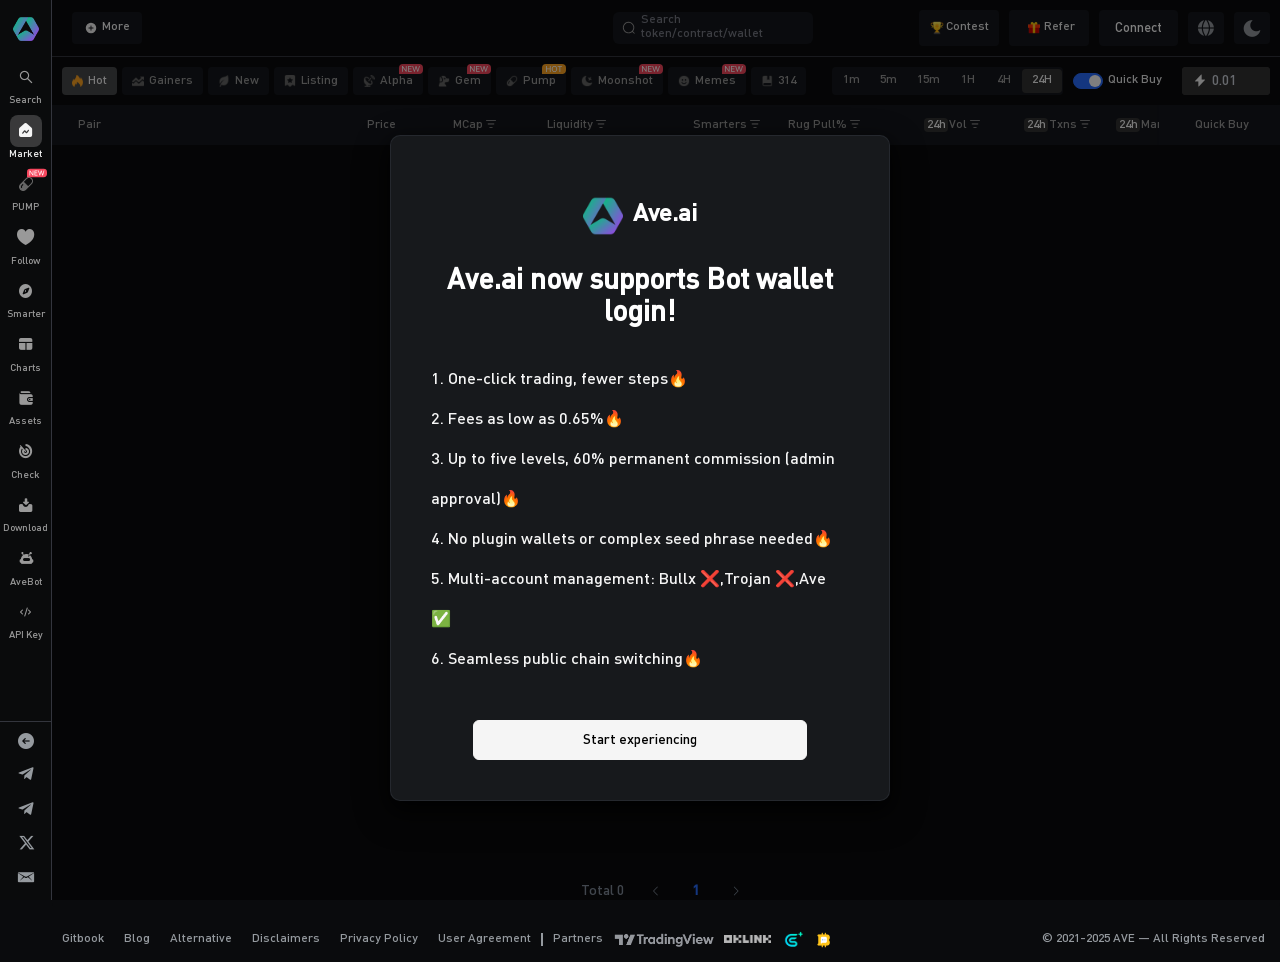
==== commit 55c45d77: "deploy" ====
--- a/index.html
+++ b/index.html
@@ -28,7 +28,7 @@
         script.src = d + `charting_library/charting_library.standalone.js`
         document.getElementsByTagName('head')[0].appendChild(script)
       }
-      addScriptJs()</script><link href="/static/css/ApiKey-f71cff67.6a36fe2b.css" rel="prefetch"><link href="/static/css/Balance-21833f8f.79f6ce2b.css" rel="prefetch"><link href="/static/css/Chart-31ecd969.9b517720.css" rel="prefetch"><link href="/static/css/Check-31ecd969.3873eb59.css" rel="prefetch"><link href="/static/css/Download-31ecd969.2d7474a4.css" rel="prefetch"><link href="/static/css/Fav-f71cff67.3955f131.css" rel="prefetch"><link href="/static/css/Index-f71cff67.54437e3a.css" rel="prefetch"><link href="/static/css/Kline-31ecd969.3279a325.css" rel="prefetch"><link href="/static/css/OfficialVerification-f71cff67.b5f4f597.css" rel="prefetch"><link href="/static/css/Pump-31ecd969.e5929961.css" rel="prefetch"><link href="/static/css/Rank-f71cff67.85b6f28e.css" rel="prefetch"><link href="/static/css/Referral-f71cff67.82a01d85.css" rel="prefetch"><link href="/static/css/Smart-f71cff67.af7cda30.css" rel="prefetch"><link href="/static/css/Token-253ae210.98a811a6.css" rel="prefetch"><link href="/static/css/Token-6a2c624d.e3542731.css" rel="prefetch"><link href="/static/css/Token-f71cff67.255a1eab.css" rel="prefetch"><link href="/static/css/chunk-313e67f0.9e0c891a.css" rel="prefetch"><link href="/static/css/default-Chart-Kline-Token-5cf51579.59e1fb63.css" rel="prefetch"><link href="/static/css/default-Index-Pump-Token-1f80e606.da8563d4.css" rel="prefetch"><link href="/static/js/ApiKey-f71cff67.776a9764.js" rel="prefetch"><link href="/static/js/Balance-21833f8f.9f038b0f.js" rel="prefetch"><link href="/static/js/Chart-31ecd969.2fd0bb5a.js" rel="prefetch"><link href="/static/js/Check-31ecd969.735330cc.js" rel="prefetch"><link href="/static/js/Download-31ecd969.7bb31d76.js" rel="prefetch"><link href="/static/js/Fav-f71cff67.8384654d.js" rel="prefetch"><link href="/static/js/Index-f71cff67.89c2bac4.js" rel="prefetch"><link href="/static/js/Kline-31ecd969.595a8030.js" rel="prefetch"><link href="/static/js/Lost-2a317ca3.3fcc49bf.js" rel="prefetch"><link href="/static/js/OfficialVerification-f71cff67.ca6d4b40.js" rel="prefetch"><link href="/static/js/Pump-31ecd969.e25fe1ff.js" rel="prefetch"><link href="/static/js/Rank-f71cff67.ff3c9082.js" rel="prefetch"><link href="/static/js/Referral-f71cff67.59155060.js" rel="prefetch"><link href="/static/js/Smart-f71cff67.ca943f69.js" rel="prefetch"><link href="/static/js/Token-253ae210.0b71a1ac.js" rel="prefetch"><link href="/static/js/Token-6a2c624d.c95b83b5.js" rel="prefetch"><link href="/static/js/Token-f71cff67.5de48d1f.js" rel="prefetch"><link href="/static/js/chunk-2d0cc9a7.7d72dd5b.js" rel="prefetch"><link href="/static/js/chunk-313e67f0.37491906.js" rel="prefetch"><link href="/static/js/chunk-5d7b3c2b.1cd880cf.js" rel="prefetch"><link href="/static/js/chunk-6cbceefd.65727936.js" rel="prefetch"><link href="/static/js/chunk-95565b38.9bbe70e5.js" rel="prefetch"><link href="/static/js/chunk-9b2b69e2.70046dc5.js" rel="prefetch"><link href="/static/js/default-Chart-Index-b811f808.6b7d3717.js" rel="prefetch"><link href="/static/js/default-Chart-Kline-Token-5cf51579.1369ad5e.js" rel="prefetch"><link href="/static/js/default-Fav-Index-Smart-6bdcf28a.e75e60a6.js" rel="prefetch"><link href="/static/js/default-Fav-Rank-Smart-c18b0473.b0b18695.js" rel="prefetch"><link href="/static/js/default-Fav-Smart-31ecd969.c0481fb5.js" rel="prefetch"><link href="/static/js/default-Index-Pump-Token-1f80e606.967e620c.js" rel="prefetch"><link href="/static/js/vendors-Index-Pump-Token-25cb2edc.29214290.js" rel="prefetch"><link href="/static/css/app-06837ae4.5f50bdcd.css" rel="preload" as="style"><link href="/static/css/app-c714bc7b.2062d680.css" rel="preload" as="style"><link href="/static/css/app-cfbf0a2e.84827f6a.css" rel="preload" as="style"><link href="/static/css/app-ec8c427e.1cf5cdd8.css" rel="preload" as="style"><link href="/static/js/app-06837ae4.fdc1468d.js" rel="preload" as="script"><link href="/static/js/app-0b7a60cc.8b9b6d97.js" rel="preload" as="script"><link href="/static/js/app-167fad9f.aaf0bf0a.js" rel="preload" as="script"><link href="/static/js/app-16d3814e.7bfaf046.js" rel="preload" as="script"><link href="/static/js/app-1f20a385.50b6b26f.js" rel="preload" as="script"><link href="/static/js/app-2a42e354.aa9a592b.js" rel="preload" as="script"><link href="/static/js/app-33e35537.77df16f8.js" rel="preload" as="script"><link href="/static/js/app-4939e289.91777275.js" rel="preload" as="script"><link href="/static/js/app-6484b8ce.4f20cd66.js" rel="preload" as="script"><link href="/static/js/app-6f84c08c.fa4eab03.js" rel="preload" as="script"><link href="/static/js/app-72f93981.fbfb8a3f.js" rel="preload" as="script"><link href="/static/js/app-73914085.e6f824af.js" rel="preload" as="script"><link href="/static/js/app-748942c6.2d24419f.js" rel="preload" as="script"><link href="/static/js/app-84f69768.55d66357.js" rel="preload" as="script"><link href="/static/js/app-9187ef67.4600008b.js" rel="preload" as="script"><link href="/static/js/app-94629317.e1e428a9.js" rel="preload" as="script"><link href="/static/js/app-968c033f.8b3df958.js" rel="preload" as="script"><link href="/static/js/app-9af05477.8c2b6226.js" rel="preload" as="script"><link href="/static/js/app-a97bfcba.677fad25.js" rel="preload" as="script"><link href="/static/js/app-aeb57120.3f71007f.js" rel="preload" as="script"><link href="/static/js/app-b5906859.78a9fefa.js" rel="preload" as="script"><link href="/static/js/app-c714bc7b.d9021fe4.js" rel="preload" as="script"><link href="/static/js/app-cfbf0a2e.2d2ea501.js" rel="preload" as="script"><link href="/static/js/app-db300d2f.b8a180e0.js" rel="preload" as="script"><link href="/static/js/app-ec8c427e.b51bc756.js" rel="preload" as="script"><link href="/static/js/app-f9ca8911.51fda257.js" rel="preload" as="script"><link href="/static/js/runtime.2b8c33c8.js" rel="preload" as="script"><link href="/static/css/app-ec8c427e.1cf5cdd8.css" rel="stylesheet"><link href="/static/css/app-cfbf0a2e.84827f6a.css" rel="stylesheet"><link href="/static/css/app-06837ae4.5f50bdcd.css" rel="stylesheet"><link href="/static/css/app-c714bc7b.2062d680.css" rel="stylesheet"><link rel="icon" type="image/png" sizes="32x32" href="/img/icons/favicon-32x32.png"><link rel="icon" type="image/png" sizes="16x16" href="/img/icons/favicon-16x16.png"><link rel="manifest" href="/manifest.json"><meta name="theme-color" content="#131722"><meta name="apple-mobile-web-app-capable" content="yes"><meta name="apple-mobile-web-app-status-bar-style" content="default"><meta name="apple-mobile-web-app-title" content="Ave"><link rel="apple-touch-icon" href="/img/icons/apple-touch-icon-152x152.png"><link rel="mask-icon" href="/img/icons/safari-pinned-tab.svg" color="#131722"><meta name="msapplication-TileImage" content="/img/icons/msapplication-icon-144x144.png"><meta name="msapplication-TileColor" content="#000000"></head><body><noscript><strong>We're sorry but avedex doesn't work properly without JavaScript enabled. Please enable it to continue.</strong></noscript><div id="app"></div><script>window.dataLayer = window.dataLayer || [];
+      addScriptJs()</script><link href="/static/css/ApiKey-f71cff67.f20f4b2a.css" rel="prefetch"><link href="/static/css/Balance-21833f8f.79f6ce2b.css" rel="prefetch"><link href="/static/css/Chart-31ecd969.9b517720.css" rel="prefetch"><link href="/static/css/Check-31ecd969.3873eb59.css" rel="prefetch"><link href="/static/css/Download-31ecd969.2d7474a4.css" rel="prefetch"><link href="/static/css/Fav-f71cff67.3955f131.css" rel="prefetch"><link href="/static/css/Index-f71cff67.54437e3a.css" rel="prefetch"><link href="/static/css/Kline-31ecd969.3279a325.css" rel="prefetch"><link href="/static/css/OfficialVerification-f71cff67.b5f4f597.css" rel="prefetch"><link href="/static/css/Pump-31ecd969.e5929961.css" rel="prefetch"><link href="/static/css/Rank-f71cff67.85b6f28e.css" rel="prefetch"><link href="/static/css/Referral-f71cff67.82a01d85.css" rel="prefetch"><link href="/static/css/Smart-f71cff67.af7cda30.css" rel="prefetch"><link href="/static/css/Token-253ae210.98a811a6.css" rel="prefetch"><link href="/static/css/Token-6a2c624d.e3542731.css" rel="prefetch"><link href="/static/css/Token-f71cff67.255a1eab.css" rel="prefetch"><link href="/static/css/chunk-313e67f0.9e0c891a.css" rel="prefetch"><link href="/static/css/default-Chart-Kline-Token-5cf51579.59e1fb63.css" rel="prefetch"><link href="/static/css/default-Index-Pump-Token-1f80e606.da8563d4.css" rel="prefetch"><link href="/static/js/ApiKey-f71cff67.58582797.js" rel="prefetch"><link href="/static/js/Balance-21833f8f.9f038b0f.js" rel="prefetch"><link href="/static/js/Chart-31ecd969.2fd0bb5a.js" rel="prefetch"><link href="/static/js/Check-31ecd969.735330cc.js" rel="prefetch"><link href="/static/js/Download-31ecd969.7bb31d76.js" rel="prefetch"><link href="/static/js/Fav-f71cff67.8384654d.js" rel="prefetch"><link href="/static/js/Index-f71cff67.89c2bac4.js" rel="prefetch"><link href="/static/js/Kline-31ecd969.595a8030.js" rel="prefetch"><link href="/static/js/Lost-2a317ca3.3fcc49bf.js" rel="prefetch"><link href="/static/js/OfficialVerification-f71cff67.ca6d4b40.js" rel="prefetch"><link href="/static/js/Pump-31ecd969.e25fe1ff.js" rel="prefetch"><link href="/static/js/Rank-f71cff67.ff3c9082.js" rel="prefetch"><link href="/static/js/Referral-f71cff67.59155060.js" rel="prefetch"><link href="/static/js/Smart-f71cff67.ca943f69.js" rel="prefetch"><link href="/static/js/Token-253ae210.0b71a1ac.js" rel="prefetch"><link href="/static/js/Token-6a2c624d.c95b83b5.js" rel="prefetch"><link href="/static/js/Token-f71cff67.5de48d1f.js" rel="prefetch"><link href="/static/js/chunk-2bf4d867.e76c05dc.js" rel="prefetch"><link href="/static/js/chunk-2d0cc9a7.7d72dd5b.js" rel="prefetch"><link href="/static/js/chunk-313e67f0.37491906.js" rel="prefetch"><link href="/static/js/chunk-6cbceefd.65727936.js" rel="prefetch"><link href="/static/js/chunk-95565b38.9bbe70e5.js" rel="prefetch"><link href="/static/js/chunk-9b2b69e2.70046dc5.js" rel="prefetch"><link href="/static/js/default-Chart-Index-b811f808.6b7d3717.js" rel="prefetch"><link href="/static/js/default-Chart-Kline-Token-5cf51579.1369ad5e.js" rel="prefetch"><link href="/static/js/default-Fav-Index-Smart-6bdcf28a.e75e60a6.js" rel="prefetch"><link href="/static/js/default-Fav-Rank-Smart-c18b0473.b0b18695.js" rel="prefetch"><link href="/static/js/default-Fav-Smart-31ecd969.c0481fb5.js" rel="prefetch"><link href="/static/js/default-Index-Pump-Token-1f80e606.967e620c.js" rel="prefetch"><link href="/static/js/vendors-Index-Pump-Token-25cb2edc.29214290.js" rel="prefetch"><link href="/static/css/app-06837ae4.282da39a.css" rel="preload" as="style"><link href="/static/css/app-c714bc7b.2062d680.css" rel="preload" as="style"><link href="/static/css/app-cfbf0a2e.84827f6a.css" rel="preload" as="style"><link href="/static/css/app-ec8c427e.1cf5cdd8.css" rel="preload" as="style"><link href="/static/js/app-06837ae4.85b43ca8.js" rel="preload" as="script"><link href="/static/js/app-0b7a60cc.8b9b6d97.js" rel="preload" as="script"><link href="/static/js/app-167fad9f.1127e86d.js" rel="preload" as="script"><link href="/static/js/app-16d3814e.7bfaf046.js" rel="preload" as="script"><link href="/static/js/app-1f20a385.fe7c22a1.js" rel="preload" as="script"><link href="/static/js/app-2a42e354.b6aad44a.js" rel="preload" as="script"><link href="/static/js/app-33e35537.77df16f8.js" rel="preload" as="script"><link href="/static/js/app-4939e289.91777275.js" rel="preload" as="script"><link href="/static/js/app-6484b8ce.4f20cd66.js" rel="preload" as="script"><link href="/static/js/app-6f84c08c.fa4eab03.js" rel="preload" as="script"><link href="/static/js/app-72f93981.fbfb8a3f.js" rel="preload" as="script"><link href="/static/js/app-73914085.e6f824af.js" rel="preload" as="script"><link href="/static/js/app-748942c6.a4e9dc86.js" rel="preload" as="script"><link href="/static/js/app-84f69768.55d66357.js" rel="preload" as="script"><link href="/static/js/app-9187ef67.4600008b.js" rel="preload" as="script"><link href="/static/js/app-94629317.e51e2d56.js" rel="preload" as="script"><link href="/static/js/app-968c033f.8b3df958.js" rel="preload" as="script"><link href="/static/js/app-9af05477.8c2b6226.js" rel="preload" as="script"><link href="/static/js/app-a97bfcba.ad6526f6.js" rel="preload" as="script"><link href="/static/js/app-aeb57120.3f71007f.js" rel="preload" as="script"><link href="/static/js/app-b5906859.78a9fefa.js" rel="preload" as="script"><link href="/static/js/app-c714bc7b.59a890d2.js" rel="preload" as="script"><link href="/static/js/app-cfbf0a2e.2d2ea501.js" rel="preload" as="script"><link href="/static/js/app-db300d2f.b8a180e0.js" rel="preload" as="script"><link href="/static/js/app-ec8c427e.c3ca5be1.js" rel="preload" as="script"><link href="/static/js/app-f9ca8911.51fda257.js" rel="preload" as="script"><link href="/static/js/runtime.e7553647.js" rel="preload" as="script"><link href="/static/css/app-ec8c427e.1cf5cdd8.css" rel="stylesheet"><link href="/static/css/app-cfbf0a2e.84827f6a.css" rel="stylesheet"><link href="/static/css/app-06837ae4.282da39a.css" rel="stylesheet"><link href="/static/css/app-c714bc7b.2062d680.css" rel="stylesheet"><link rel="icon" type="image/png" sizes="32x32" href="/img/icons/favicon-32x32.png"><link rel="icon" type="image/png" sizes="16x16" href="/img/icons/favicon-16x16.png"><link rel="manifest" href="/manifest.json"><meta name="theme-color" content="#131722"><meta name="apple-mobile-web-app-capable" content="yes"><meta name="apple-mobile-web-app-status-bar-style" content="default"><meta name="apple-mobile-web-app-title" content="Ave"><link rel="apple-touch-icon" href="/img/icons/apple-touch-icon-152x152.png"><link rel="mask-icon" href="/img/icons/safari-pinned-tab.svg" color="#131722"><meta name="msapplication-TileImage" content="/img/icons/msapplication-icon-144x144.png"><meta name="msapplication-TileColor" content="#000000"></head><body><noscript><strong>We're sorry but avedex doesn't work properly without JavaScript enabled. Please enable it to continue.</strong></noscript><div id="app"></div><script>window.dataLayer = window.dataLayer || [];
       function gtag(){dataLayer.push(arguments);}
       gtag('js', new Date());
 
@@ -44,4 +44,4 @@
       //   script.defer = true
       //   script.src = 'https://unpkg.com/@maple-tech/red-packet-sdk/dist/index.iife.js'
       //   document.body.appendChild(script)
-      // })()</script><script src="/static/js/runtime.2b8c33c8.js"></script><script src="/static/js/app-748942c6.2d24419f.js"></script><script src="/static/js/app-6f84c08c.fa4eab03.js"></script><script src="/static/js/app-9af05477.8c2b6226.js"></script><script src="/static/js/app-84f69768.55d66357.js"></script><script src="/static/js/app-94629317.e1e428a9.js"></script><script src="/static/js/app-968c033f.8b3df958.js"></script><script src="/static/js/app-167fad9f.aaf0bf0a.js"></script><script src="/static/js/app-2a42e354.aa9a592b.js"></script><script src="/static/js/app-b5906859.78a9fefa.js"></script><script src="/static/js/app-72f93981.fbfb8a3f.js"></script><script src="/static/js/app-db300d2f.b8a180e0.js"></script><script src="/static/js/app-9187ef67.4600008b.js"></script><script src="/static/js/app-4939e289.91777275.js"></script><script src="/static/js/app-16d3814e.7bfaf046.js"></script><script src="/static/js/app-aeb57120.3f71007f.js"></script><script src="/static/js/app-6484b8ce.4f20cd66.js"></script><script src="/static/js/app-0b7a60cc.8b9b6d97.js"></script><script src="/static/js/app-73914085.e6f824af.js"></script><script src="/static/js/app-1f20a385.50b6b26f.js"></script><script src="/static/js/app-f9ca8911.51fda257.js"></script><script src="/static/js/app-ec8c427e.b51bc756.js"></script><script src="/static/js/app-cfbf0a2e.2d2ea501.js"></script><script src="/static/js/app-33e35537.77df16f8.js"></script><script src="/static/js/app-06837ae4.fdc1468d.js"></script><script src="/static/js/app-a97bfcba.677fad25.js"></script><script src="/static/js/app-c714bc7b.d9021fe4.js"></script></body></html>+      // })()</script><script src="/static/js/runtime.e7553647.js"></script><script src="/static/js/app-748942c6.a4e9dc86.js"></script><script src="/static/js/app-6f84c08c.fa4eab03.js"></script><script src="/static/js/app-9af05477.8c2b6226.js"></script><script src="/static/js/app-84f69768.55d66357.js"></script><script src="/static/js/app-94629317.e51e2d56.js"></script><script src="/static/js/app-968c033f.8b3df958.js"></script><script src="/static/js/app-167fad9f.1127e86d.js"></script><script src="/static/js/app-2a42e354.b6aad44a.js"></script><script src="/static/js/app-b5906859.78a9fefa.js"></script><script src="/static/js/app-72f93981.fbfb8a3f.js"></script><script src="/static/js/app-db300d2f.b8a180e0.js"></script><script src="/static/js/app-9187ef67.4600008b.js"></script><script src="/static/js/app-4939e289.91777275.js"></script><script src="/static/js/app-16d3814e.7bfaf046.js"></script><script src="/static/js/app-aeb57120.3f71007f.js"></script><script src="/static/js/app-6484b8ce.4f20cd66.js"></script><script src="/static/js/app-0b7a60cc.8b9b6d97.js"></script><script src="/static/js/app-73914085.e6f824af.js"></script><script src="/static/js/app-1f20a385.fe7c22a1.js"></script><script src="/static/js/app-f9ca8911.51fda257.js"></script><script src="/static/js/app-ec8c427e.c3ca5be1.js"></script><script src="/static/js/app-cfbf0a2e.2d2ea501.js"></script><script src="/static/js/app-33e35537.77df16f8.js"></script><script src="/static/js/app-06837ae4.85b43ca8.js"></script><script src="/static/js/app-a97bfcba.ad6526f6.js"></script><script src="/static/js/app-c714bc7b.59a890d2.js"></script></body></html>
--- a/static/css/ApiKey-f71cff67.f20f4b2a.css
+++ b/static/css/ApiKey-f71cff67.f20f4b2a.css
@@ -0,0 +1 @@
+.tg-wallet-list[data-v-42f8aeb5]{color:var(--custom-text-1-color);display:flex;flex-direction:column}.tg-wallet-list .tg-wallet-list_title[data-v-42f8aeb5]{padding:20px;border-bottom:.5px solid var(--custom-br-1-color)}.tg-wallet-list .tg-wallet-list_content li[data-v-42f8aeb5]{padding:15px 20px;display:flex;align-items:center;line-height:1;cursor:pointer}.tg-wallet-list .tg-wallet-list_content li.active[data-v-42f8aeb5],.tg-wallet-list .tg-wallet-list_content li[data-v-42f8aeb5]:hover{background:var(--a-bg-7-color)}.confirm-button-custom-class{background-color:var(--a-text-5-color)!important;color:var(--a-text-9-color)!important;border-style:none!important;width:100%!important;height:40px!important;border-radius:4px!important;margin-top:15px!important}.cancel-button-custom-class{background-color:#fff!important;color:#606266!important;border:1px solid #dcdfe6!important;height:32px!important;padding:0 15px!important;border-radius:4px!important;position:absolute!important;right:20px!important;bottom:70px!important}.rename-dialog-custom{width:540px!important;border-radius:8px!important;overflow:hidden!important}.rename-dialog-custom .el-message-box__header{padding:20px 20px 10px!important;border-bottom:none!important}.rename-dialog-custom .el-message-box__title{font-size:16px!important;font-weight:500!important}.rename-dialog-custom .el-message-box__headerbtn{top:20px!important;right:20px!important}.rename-dialog-custom .el-message-box__content{padding:10px 20px 70px!important}.rename-dialog-custom .el-message-box__input{padding-top:0!important}.rename-dialog-custom .el-message-box__input label{font-size:14px!important;color:#333!important;display:block!important;margin-bottom:8px!important;text-align:left!important}.rename-dialog-custom .el-input__inner{border-radius:4px!important;height:40px!important}.rename-dialog-custom .el-message-box__btns{padding:0 20px 20px!important;justify-content:center!important;position:absolute!important;bottom:0!important;left:0!important;right:0!important}.rename-dialog-custom .el-message-box__btns .el-button--primary{margin-left:0!important}.rename-dialog-custom .el-message-box__message{display:block!important;margin-bottom:10px}.rename-dialog-custom .el-message-box__input:before{display:block;font-size:14px;color:#333;margin-bottom:8px;text-align:left}.delete-dialog-custom{width:540px!important;border-radius:8px!important;overflow:hidden!important}.delete-dialog-custom .el-message-box__header{padding:20px 20px 10px!important;border-bottom:none!important}.delete-dialog-custom .el-message-box__title{font-size:16px!important;font-weight:500!important}.delete-dialog-custom .el-message-box__headerbtn{top:20px!important;right:20px!important}.delete-dialog-custom .el-message-box__content{padding:10px 20px 100px!important;text-align:left!important}.delete-dialog-custom .el-message-box__btns{padding:0 20px 20px!important;justify-content:center!important;position:absolute!important;bottom:0!important;left:0!important;right:0!important}.delete-dialog-custom .el-message-box__btns .el-button--primary{margin-left:0!important;margin-top:0!important}[data-v-6e1a52a0] .header-class-custom{background-color:var(--a-btn-bg-1-color)!important;font-weight:400}[data-v-6e1a52a0] .row-class-custom{background-color:var(--a-text-9-color)!important;color:var(--a-text-1-color)!important}[data-v-6e1a52a0] .el-dropdown-menu{padding:10px!important}[data-v-6e1a52a0] .el-dropdown-menu__item{color:var(--a-text-1-color)!important;border-radius:.25rem;margin:0 1rem;width:10rem;padding:.5rem}[data-v-6e1a52a0] .el-dropdown-menu__item:focus,[data-v-6e1a52a0] .el-dropdown-menu__item:hover{background-color:var(--a-text-9-color)!important;color:var(--a-text-1-color)!important}[data-v-6e1a52a0] .confirm-button-custom-class .el-message-box__btns .el-button--primary{width:100%!important;background:red}[data-v-6e1a52a0] .confirm-button-custom-class .el-message-box__message{margin-bottom:100px}.table-custom-class[data-v-6e1a52a0]{width:100%}.table-custom-class .row-option-class[data-v-6e1a52a0]{display:flex;gap:.5rem}.table-custom-class .row-option-class div[data-v-6e1a52a0]{cursor:pointer;text-decoration:underline}.table-custom-class .row-option-class .disabled-option[data-v-6e1a52a0]{color:#999;cursor:not-allowed;text-decoration:underline;opacity:.7}.status-active[data-v-6e1a52a0]{color:#67c23a;font-weight:500}.status-deactivated[data-v-6e1a52a0]{color:#909399}.warning-message[data-v-6e1a52a0]{color:#f6465d;padding:10px 0;font-size:14px}.action-buttons[data-v-6e1a52a0]{margin-top:20px;text-align:right}.action-buttons .deactivate-btn[data-v-6e1a52a0]{background-color:transparent;border:1px solid #dcdfe6;color:#606266}.address-row[data-v-6e1a52a0]{display:flex;align-items:center;margin-bottom:4px}.address-row[data-v-6e1a52a0]:last-child{margin-bottom:0}.address-row i[data-v-6e1a52a0]{margin-left:8px;cursor:pointer}.row-option-class[data-v-6e1a52a0]{display:flex;gap:12px;margin-bottom:4px}.row-option-class[data-v-6e1a52a0]:last-child{margin-bottom:0}.row-option-class div[data-v-6e1a52a0]{cursor:pointer;font-size:14px}.row-option-class div.disabled-option[data-v-6e1a52a0]{color:#c0c4cc;cursor:not-allowed}.row-option-class div.disabled-option[data-v-6e1a52a0]:hover{color:#c0c4cc}.custom-dropdown-menu[data-v-6e1a52a0]{min-width:120px}.page-bg .detail-header[data-v-7b7952cc]{display:flex;align-items:center;justify-content:space-between;padding:.6rem 1.25rem .6rem 1.5rem;border-bottom:var(--custom-br)}.page-bg .detail-header .header-left[data-v-7b7952cc]{display:flex;align-items:center;gap:1rem}.page-bg .detail-header .header-left .back-button[data-v-7b7952cc]{cursor:pointer;font-size:1.5rem;color:var(--custom-text-1-color);font-weight:700;display:flex;align-items:center}.page-bg .detail-header .header-left .api-key-info[data-v-7b7952cc]{display:flex;align-items:center;gap:1rem}.page-bg .detail-header .header-left .api-key-info .api-key-dropdown[data-v-7b7952cc]{cursor:pointer;display:flex;align-items:center;gap:5px;font-weight:500;padding:8px 12px;background-color:var(--el-fill-color-light);border-radius:4px}.page-bg .detail-header .header-left .api-key-info .api-key-dropdown[data-v-7b7952cc]:hover{background-color:var(--el-fill-color)}.page-bg .detail-header .header-left .api-key-info .chain-dropdown .chain-selector[data-v-7b7952cc]{cursor:pointer;display:flex;align-items:center;gap:8px;padding:8px 12px;background-color:var(--el-fill-color-light);border-radius:4px}.page-bg .detail-header .header-left .api-key-info .chain-dropdown .chain-selector[data-v-7b7952cc]:hover{background-color:var(--el-fill-color)}.page-bg .detail-header .header-left .api-key-info .chain-dropdown .chain-selector .chain-icon[data-v-7b7952cc]{width:20px;height:20px;border-radius:50%;overflow:hidden}.page-bg .detail-header .header-left .api-key-info .chain-dropdown .chain-selector .chain-icon .circle-placeholder[data-v-7b7952cc]{width:100%;height:100%;background-color:#aaa;border-radius:50%}.page-bg .detail-header .action-buttons[data-v-7b7952cc]{display:flex;gap:10px}.theme-button[data-v-7b7952cc]{background-color:var(--custom-text-1-color);color:var(--custom-bg-2-color)}.theme-button.deactivate-btn[data-v-7b7952cc]{border:1px solid var(--el-border-color)}.theme-button.deactivate-btn[data-v-7b7952cc]:disabled{border-color:var(--el-border-color-lighter);color:var(--el-text-color-placeholder);cursor:not-allowed}.theme-button.delete-btn[data-v-7b7952cc]{border:1px solid #f6465d;color:#f6465d}.theme-button.delete-btn[data-v-7b7952cc]:hover{background-color:rgba(246,70,93,.1)}.status-select[data-v-7b7952cc] .el-input__wrapper{background-color:var(--el-fill-color-blank);box-shadow:0 0 0 1px var(--el-border-color) inset}.status-select[data-v-7b7952cc] .el-input__inner{color:var(--el-text-color-primary)}.status-active[data-v-7b7952cc]{color:#1cc982}.status-deactivated[data-v-7b7952cc]{color:#f6465d}.overview-section[data-v-7b7952cc]{display:flex;justify-content:space-between;margin:20px;padding:20px;background-color:var(--a-btn-bg-1-color)!important;border-radius:8px;box-shadow:0 2px 12px 0 rgba(0,0,0,.05)}.overview-item[data-v-7b7952cc]{text-align:center;flex:1;padding:0 15px}.overview-label[data-v-7b7952cc]{font-size:14px;color:var(--el-text-color-secondary);margin-bottom:8px}.overview-value[data-v-7b7952cc]{font-size:20px;font-weight:700;color:#999}.overview-value.positive[data-v-7b7952cc]{color:#1cc982}.overview-value.negative[data-v-7b7952cc]{color:#f6465d}.overview-value.txns .txns-buy[data-v-7b7952cc]{color:#1cc982}.overview-value.txns .txns-sell[data-v-7b7952cc]{color:#f6465d}.table-container[data-v-7b7952cc]{padding:0 20px 20px}[data-v-7b7952cc] .header-class-custom{background-color:var(--a-btn-bg-1-color)!important;font-weight:400}[data-v-7b7952cc] .row-class-custom{background-color:var(--a-bg-1-color)!important}.table-custom-class[data-v-7b7952cc]{width:100%}.text-buy[data-v-7b7952cc]{color:#1cc982}.text-sell[data-v-7b7952cc]{color:#f6465d}.token-container[data-v-7b7952cc]{display:flex;align-items:center;gap:8px}.token-icon[data-v-7b7952cc]{width:32px;height:32px;border-radius:50%;overflow:hidden}.token-icon .circle-placeholder[data-v-7b7952cc]{width:100%;height:100%;background-color:#333;border-radius:50%}.token-info[data-v-7b7952cc]{display:flex;flex-direction:column}.token-name[data-v-7b7952cc]{font-weight:500;font-size:14px}.token-contract[data-v-7b7952cc]{font-size:12px;color:var(--el-text-color-secondary);display:flex;align-items:center;gap:4px}.token-contract .copy-icon[data-v-7b7952cc]{cursor:pointer;color:var(--el-color-primary);font-size:14px}.token-contract .copy-icon[data-v-7b7952cc]:hover{opacity:.8}.hash-container[data-v-7b7952cc]{display:flex;align-items:center;gap:4px;cursor:pointer}.icon-action[data-v-7b7952cc]{cursor:pointer;color:var(--custom-primary-color);font-size:14px;margin-left:4px}.icon-action[data-v-7b7952cc]:hover{opacity:.8}.chain-option[data-v-7b7952cc]{display:flex;align-items:center;gap:8px}.chain-option .circle-placeholder[data-v-7b7952cc]{width:20px;height:20px;background-color:#aaa;border-radius:50%}[data-v-0bb6440c] .create-key-dialog{border-radius:8px;overflow:hidden}[data-v-0bb6440c] .create-key-dialog .el-dialog__header{padding:20px;margin-right:0}[data-v-0bb6440c] .create-key-dialog .el-dialog__header .el-dialog__title{font-size:18px;font-weight:500}[data-v-0bb6440c] .create-key-dialog .el-dialog__header .el-dialog__headerbtn{top:20px;right:20px}[data-v-0bb6440c] .create-key-dialog .el-dialog__body{padding:0 20px 20px}[data-v-0bb6440c] .create-key-dialog .el-dialog__footer{display:none}.dialog-content[data-v-0bb6440c]{display:flex;flex-direction:column}.dialog-content .generate-key-box[data-v-0bb6440c]{height:3rem;flex-shrink:0;border-radius:.5rem;background:#f2f2f2;display:flex;align-items:center;justify-content:space-between;padding:0 1rem}.form-label[data-v-0bb6440c]{font-size:14px;color:var(--el-text-color-primary);margin-bottom:8px}.custom-input[data-v-0bb6440c]{margin-bottom:20px}.custom-input[data-v-0bb6440c] .el-input__wrapper{border-radius:4px}.next-btn[data-v-0bb6440c]{width:100%;height:40px;background-color:#222;border-color:#222;color:#fff;border-radius:4px}.next-btn[data-v-0bb6440c]:hover{background-color:#333;border-color:#333}.next-btn.is-disabled[data-v-0bb6440c],.next-btn.is-disabled[data-v-0bb6440c]:hover{background-color:#999;border-color:#999}.key-warning[data-v-0bb6440c]{margin-top:.5rem;margin-bottom:1rem;font-size:.75rem}.key-warning i[data-v-0bb6440c]{font-size:16px;margin-top:2px}.key-warning span[data-v-0bb6440c]{font-size:14px;line-height:1.5}.delegatees-list[data-v-0bb6440c]{display:flex;flex-direction:column;gap:8px;margin-bottom:20px}.delegatee-item[data-v-0bb6440c]{display:flex;align-items:center;padding:12px;border-radius:8px;border:1px solid var(--el-border-color-lighter);cursor:pointer}.delegatee-item.selected[data-v-0bb6440c]{border-color:#4e6ef2;background-color:var(--a-text-9-color)!important}.delegatee-item[data-v-0bb6440c]:hover{border-color:var(--el-color-primary-light-5)}.delegatee-icon[data-v-0bb6440c]{width:24px;height:24px;margin-right:12px}.delegatee-icon .circle-placeholder[data-v-0bb6440c]{width:100%;height:100%;background-color:#4e6ef2;border-radius:50%}.delegatee-name[data-v-0bb6440c]{flex:1;font-size:14px;color:var(--a-text-1-color)!important}.check-icon[data-v-0bb6440c]{color:#4e6ef2;font-size:16px}.loading-orgs[data-v-0bb6440c],.no-orgs[data-v-0bb6440c]{margin-bottom:20px;padding:20px;background-color:#f8f9fc;border-radius:8px;text-align:center}[data-v-06fef6e3] .el-dropdown-menu__item{color:var(--a-text-1-color)!important}[data-v-06fef6e3] .el-dropdown-menu__item:focus,[data-v-06fef6e3] .el-dropdown-menu__item:hover{background-color:var(--a-text-9-color)!important;color:var(--a-text-1-color)!important}[data-v-06fef6e3] .el-segmented{padding:.25rem}[data-v-06fef6e3] .el-segmented__item-selected{background-color:#fff;border-radius:.25rem}[data-v-06fef6e3] .el-segmented__item.is-selected{color:#000}.page-bg .head-bg[data-v-06fef6e3]{display:flex;align-items:center;justify-content:space-between;padding:.6rem 1.25rem .6rem 1.5rem;border-bottom:var(--custom-br)}.page-bg .head-bg .api-key-info[data-v-06fef6e3]{display:flex;align-items:center;gap:1rem}.page-bg .head-bg .api-key-info .api-key-dropdown[data-v-06fef6e3]{cursor:pointer;display:flex;align-items:center;gap:5px;font-weight:500;padding:8px 12px;background-color:var(--el-fill-color-light);border-radius:4px}.page-bg .head-bg .api-key-info .api-key-dropdown[data-v-06fef6e3]:hover{background-color:var(--el-fill-color)}.page-bg .head-bg .api-key-info .chain-dropdown .chain-selector[data-v-06fef6e3]{cursor:pointer;display:flex;align-items:center;gap:8px;padding:7.5px 12px;background-color:var(--el-fill-color-light);border-radius:4px}.page-bg .head-bg .api-key-info .chain-dropdown .chain-selector[data-v-06fef6e3]:hover{background-color:var(--el-fill-color)}.page-bg .head-bg .api-key-info .chain-dropdown .chain-selector .chain-icon[data-v-06fef6e3]{width:15px;height:15px;border-radius:50%;overflow:hidden}.page-bg .head-bg .api-key-info .chain-dropdown .chain-selector .chain-icon .circle-placeholder[data-v-06fef6e3]{width:100%;height:100%;border-radius:50%}.page-bg .head-bg .api-key-info .chain-dropdown .chain-selector .chain-icon .circle-placeholder img[data-v-06fef6e3]{vertical-align:top}.page-bg .head-bg .create-button[data-v-06fef6e3]{display:flex;align-items:center;padding:.375rem .5rem;gap:.625rem;border-radius:.25rem;background:#15171c;color:#fafafa;font-size:.875rem;cursor:pointer}
--- a/static/css/app-06837ae4.282da39a.css
+++ b/static/css/app-06837ae4.282da39a.css
@@ -0,0 +1,4 @@
+@charset "UTF-8";[data-v-67440a05]:root{--custom-primary-color:#286dff;--custom-fav-address-color:#f45469;--a-btn-bg-1-dark-color:#15171c;--a-btn-bg-1-light-color:#f2f2f2;--a-bg-1-dark-color:#0a0b0c;--a-bg-1-light-color:#fff;--a-text-1-dark-color:#f5f5f5;--a-text-1-light-color:#222}:root.dark[data-v-67440a05]{--el-color-primary:#286dff}.dark[data-v-67440a05]{--custom-primary-lighter-0-color:#131722;--custom-primary-lighter-1-color:#202430;--custom-primary-lighter-2-color:#1d2232;--custom-primary-lighter-3-color:#282e35;--custom-primary-lighter-4-color:#1b213d;--custom-primary-lighter-5-color:#191e2d;--custom-primary-lighter-6-color:#171717;--custom-primary-lighter-7-color:#1f242a;--custom-primary-lighter-8-color:rgba(0,0,0,0.5019607843137255);--custom-primary-lighter-9-color:#303030;--custom-primary-lighter-10-color:#51303b;--custom-primary-lighter-11-color:#272b32;--custom-primary-lighter-12-color:#272c3f;--custom-primary-lighter-13-color:#2d344b;--custom-primary-lighter-14-color:#1f242a;--custom-primary-lighter-15-color:#0a0b0e;--custom-primary-lighter-16-color:#666;--custom-font-1-color:#eaecef;--custom-font-2-color:#2b3145;--custom-font-3-color:#848e9c;--custom-font-4-color:#3f80f7;--custom-font-5-color:#eaecef;--custom-font-6-color:#465273;--custom-font-7-color:#474d54;--custom-font-8-color:#80838b;--custom-td-hover-1-color:#131722;--custom-td-hover-2-color:#2d344b;--custom-td-border-1-color:#202430;--custom-td-1-color:#1b202f;--custom-border-1-color:#282e35;--custom-border-2-color:#3f80f7;--custom-border-3-color:#2e354b;--custom-border-4-color:#333;--custom-btn-1-color:#1d2232;--custom-btn-2-color:#131722;--custom-btn-3-color:#1d2232;--custom-text-1-color:#bcbed2;--custom-text-2-color:#696e7c;--custom-text-3-color:#eaecef;--custom-text-4-color:#f5f5f5;--custom-text-5-color:#f5f5f5;--custom-bg-1-color:#0a0b0d;--custom-dialog-bg-color:#17191c;--custom-dialog-border-color:#33353d;--custom-table-th-bg-color:#17191c;--custom-table-stripe-bg-color:#111315;--custom-table-hover-bg-color:#1e2024;--custom-icon-color:#bcbed2;--custom-text-1-color:#e9e9e9;--custom-text-2-color:#959a9f;--custom-text-2-1-color:#959a9f;--custom-text-2-2-color:#959a9f;--custom-text-3-color:#666;--custom-text-4-color:#666;--custom-text-tab-color:#959a9f;--custom-btn-bg-color:#17191c;--custom-bg-2-color:#1e2026;--custom-bg-3-color:#1e2026;--custom-bg-4-color:#17191c;--custom-bg-5-color:#111315;--custom-bg-6-color:#15171c;--custom-bg-7-color:#17191c;--custom-bg-8-color:#2d3037;--custom-btn-active-bg-color:#0b1d1a;--custom-bg-9-color:#333;--custom-br-1-color:#33353d;--custom-br-2-color:#111316;--custom-br-3-color:#434649;--custom-br:0.5px solid var(--custom-br-1-color);--a-bg-1-color:var(--a-bg-1-dark-color);--a-bg-2-color:#333;--a-bg-3-color:#333;--a-bg-4-color:#222;--a-bg-5-color:#292b30;--a-bg-6-color:#666;--a-bg-7-color:#333;--a-bg-8-color:#232833;--a-bg-9-color:#f5f5f5;--a-bg-10-color:#111;--a-bg-11-color:#666;--a-btn-bg-1-color:var(--a-btn-bg-1-dark-color);--a-btn-bg-2-color:#f5f5f5;--a-btn-bg-3-color:#1f2125;--a-btn-bg-4-color:#333;--a-bg-active-color:#47484a;--a-text-1-color:var(--a-text-1-dark-color);--a-text-2-color:#999;--a-text-3-color:#959a9f;--a-text-4-color:#999;--a-text-5-color:#fff;--a-text-6-color:#fff;--a-text-7-color:#666;--a-text-8-color:#286dff;--a-text-9-color:#333;--a-text-10-color:#999;--a-slider-bg-color:#fff;--a-slider-runway-bg-color:#292929;--a-slider-btn-color:#0a0b0c;--a-popup-bg-color:#222;--a-br-1-color:#33353d;--a-table-hover-bg-color:#1e2024;--a-btn-hover-bg-color:#707070;--a-btn-disabled-bg-color:rgba(51,51,51,0.5);--d-333333-l-F2F2F2:#333}.light[data-v-67440a05]{--custom-primary-lighter-0-color:#fff;--custom-primary-lighter-1-color:#fff;--custom-primary-lighter-2-color:#f5f5f5;--custom-primary-lighter-3-color:#f5f5f5;--custom-primary-lighter-4-color:#fff;--custom-primary-lighter-5-color:#f5f5f5;--custom-primary-lighter-6-color:#f5f5f5;--custom-primary-lighter-7-color:#f5f5f5;--custom-primary-lighter-8-color:hsla(0,0%,100%,0.5019607843137255);--custom-primary-lighter-9-color:#e5e5e5;--custom-primary-lighter-10-color:#f5f5f5;--custom-primary-lighter-11-color:#f5f5f5;--custom-primary-lighter-12-color:#f5f5f5;--custom-primary-lighter-13-color:#ebf2fe;--custom-primary-lighter-14-color:#f2f2f2;--custom-primary-lighter-15-color:#fff;--custom-primary-lighter-16-color:#aeaeae;--custom-font-1-color:#333;--custom-font-2-color:#848e9c;--custom-font-3-color:#333;--custom-font-4-color:#eaecef;--custom-font-5-color:#848e9c;--custom-font-6-color:#848e9c;--custom-font-7-color:#848e9c;--custom-font-8-color:#999;--custom-td-hover-1-color:#ededed;--custom-td-hover-2-color:#eee;--custom-td-border-1-color:#eee;--custom-td-1-color:#f5f5f5;--custom-border-1-color:#e5e5e5;--custom-border-2-color:#979797;--custom-border-3-color:#ededed;--custom-border-4-color:#d8d8dc;--custom-btn-1-color:#3f80f7;--custom-btn-2-color:#f5f5f5;--custom-btn-3-color:#f5f5f5;--custom-text-1-color:#959a9f;--custom-text-2-color:#959a9f;--custom-text-3-color:#333;--custom-text-4-color:#333;--custom-bg-1-color:#fff;--custom-dialog-bg-color:#fff;--custom-dialog-border-color:#ebedf0;--custom-table-th-bg-color:#ececec;--custom-table-stripe-bg-color:#f6f6f6;--custom-table-hover-bg-color:#ececec;--custom-icon-color:#959a9f;--custom-text-1-color:#222;--custom-text-2-color:#999;--custom-text-2-1-color:#666;--custom-text-2-2-color:#222;--custom-text-3-color:#666;--custom-text-4-color:#959a9e;--custom-text-5-color:#ccc;--custom-text-tab-color:#666;--custom-btn-bg-color:#ececec;--custom-bg-2-color:#fff;--custom-bg-3-color:#f5f5f5;--custom-bg-4-color:#f5f5f5;--custom-bg-5-color:#fafafa;--custom-bg-6-color:#f6f6f6;--custom-bg-7-color:#f6f6f6;--custom-bg-8-color:#eaeaea;--custom-btn-active-bg-color:#e7f8f3;--custom-bg-9-color:#f2f2f2;--custom-br-1-color:#f5f5f5;--custom-br-2-color:#ebedf0;--custom-br-3-color:#e4e7ed;--custom-br:1px solid var(--custom-br-1-color);--a-bg-1-color:var(--a-bg-1-light-color);--a-bg-2-color:#fff;--a-bg-3-color:#999;--a-bg-4-color:#fafafa;--a-bg-5-color:#f5f5f5;--a-bg-6-color:#999;--a-bg-7-color:#f2f2f2;--a-bg-8-color:#eff3fe;--a-bg-9-color:#333;--a-bg-10-color:#fff;--a-bg-11-color:#fff;--a-btn-bg-1-color:var(--a-btn-bg-1-light-color);--a-btn-bg-2-color:#333;--a-btn-bg-3-color:#e8e8e8;--a-btn-bg-4-color:#f2f2f2;--a-bg-active-color:#0a0b0c;--a-text-1-color:var(--a-text-1-light-color);--a-text-2-color:#666;--a-text-3-color:#999;--a-text-4-color:#222;--a-text-5-color:#222;--a-text-6-color:#000;--a-text-7-color:#999;--a-text-9-color:#f5f5f5;--a-text-10-color:#333;--a-slider-bg-color:#222;--a-slider-btn-color:#f5f5f5;--a-popup-bg-color:#fff;--a-br-1-color:#f5f5f5;--a-slider-runway-bg-color:#f0f0f0;--a-table-hover-bg-color:#fafafa;--a-btn-hover-bg-color:#ccc;--a-btn-disabled-bg-color:hsla(0,0%,80%,0.5);--d-333333-l-F2F2F2:#f2f2f2}.sidebar[data-v-67440a05]{display:block;position:absolute;left:0;top:0;bottom:0;font-size:16px;height:100vh;padding-top:12px;background:var(--a-bg-1-dark-color);border-right:var(--custom-br);--el-menu-base-level-padding:15px;--el-menu-icon-width:20px;display:flex;flex-direction:column}.sidebar a[data-v-67440a05]{color:currentColor}.sidebar .top[data-v-67440a05]{margin-top:15px;color:var(--a-text-2-color)}.sidebar .top .top-item[data-v-67440a05]{cursor:pointer;text-align:center}.sidebar .top .top-item[data-v-67440a05]:not(:last-child){margin-bottom:8px}.sidebar .top .top-item.active[data-v-67440a05],.sidebar .top .top-item[data-v-67440a05]:hover{color:var(--a-text-1-dark-color)}.sidebar .top .top-item.active .icon-box[data-v-67440a05],.sidebar .top .top-item:hover .icon-box[data-v-67440a05]{background:hsla(0,0%,96.1%,.2)}.sidebar .top .top-item>span[data-v-67440a05]{word-break:break-word}.sidebar .top .icon-box[data-v-67440a05]{border-radius:8px;width:32px;height:32px;display:flex;align-items:center;justify-content:center;margin-bottom:2px}.sidebar .el-menu--collapse[data-v-67440a05]{border:0}.sidebar .flex[data-v-67440a05],.sidebar .logo[data-v-67440a05]{display:flex;align-items:center;justify-content:center}.sidebar .logo[data-v-67440a05]{font-size:18px;font-weight:bolder;height:34px;width:34px;border-radius:100%}.sidebar .logo img[data-v-67440a05]{width:26px;height:26px}.sidebar .logo[data-v-67440a05]:hover{text-decoration:none;opacity:1}.sidebar[data-v-67440a05]::-webkit-scrollbar{width:0}.bottom[data-v-67440a05]{margin-top:auto;width:100%}.bottom ul[data-v-67440a05]{display:flex;align-items:center;justify-content:center;padding:5px 0}.bottom ul.flex-column[data-v-67440a05]{flex-direction:column;border-top:1px solid var(--custom-br-1-color)}.bottom a[data-v-67440a05]{display:block;padding:5px 10px;text-decoration:none;color:var(--custom-text-2-color);transition:all .2s}.bottom a[data-v-67440a05]:hover{color:var(--custom-font-5-color);transform:scale(1.2)}.bottom a i[data-v-67440a05]{font-size:20px}.bottom a i.old[data-v-67440a05]{font-size:16px}.bottom .exit[data-v-67440a05]{border-top:1px solid var(--custom-primary-lighter-1-color);padding-left:15px}.bottom .exit[data-v-67440a05]:hover{transform:scale(1)}.dot[data-v-67440a05]{width:8px;height:8px;border-radius:100%;position:absolute;background:#ff646d;top:-3px;right:3px}.new[data-v-67440a05]{width:20px;height:10px;position:absolute;top:0;right:-5px}.dialog-box.aveWallet{position:absolute;margin:0;top:50%;left:50%;transform:translate(-50%,-50%)}.dialog-box.aveWallet .top{font-size:18px;color:#fff;letter-spacing:0;font-weight:500}.dialog-box.aveWallet .top .logo{padding:2px;background:#fff;border-radius:10px}.dialog-box.aveWallet .top .logo img{width:24px}.dialog-box.aveWallet .top i{color:#fff;font-size:20px}.dialog-box.aveWallet .content{text-align:center;background:#fff;border-radius:24px;padding:15px;position:relative}.dialog-box.aveWallet .content .title{font-size:22px;color:#333;letter-spacing:0;font-weight:500}.dialog-box.aveWallet .content i.icon-a-Fill11{color:#3f80f7;position:absolute;right:15px}.dialog-box.aveWallet .content .tip{font-size:14px;color:#999;letter-spacing:0;font-weight:400;margin-top:5px;margin-bottom:10px;display:block}.dialog-box.aveWallet .content .catch{height:324px;width:100%;display:flex;align-items:center;justify-content:center;font-size:14px;flex-direction:column}.dialog-box.aveWallet .content .catch svg{width:50px;height:50px;margin-bottom:20px}.dialog-box.aveWallet .content ul{display:flex;align-items:center;justify-content:space-between}.dialog-box.aveWallet .content ul li a{display:flex;flex-direction:column;align-items:center}.dialog-box.aveWallet .content ul li a:hover{opacity:1}.dialog-box.aveWallet .content ul li a:hover span:first-child{background:#000}.dialog-box.aveWallet .content ul li a span:first-child{background:#fff;box-shadow:0 0 4px 0 hsla(0,0%,74.1%,.5);border-radius:16px;display:block;padding:10px;margin-bottom:6px;width:50px}.dialog-box.aveWallet .content ul li a span:first-child .icon-svg{width:30px;height:30px}.dialog-box.aveWallet .content ul li a span:last-child{font-size:14px;color:#333;letter-spacing:0;font-weight:400}.dialog-box.aveWallet[data-v-353da65e]{position:absolute;margin:0;top:50%;left:50%;transform:translate(-50%,-50%)}.dialog-box.aveWallet .top[data-v-353da65e]{font-size:18px;color:#fff;letter-spacing:0;font-weight:500}.dialog-box.aveWallet .top .logo[data-v-353da65e]{padding:0;background:transparent;border-radius:100%}.dialog-box.aveWallet .top .logo img[data-v-353da65e]{width:24px;border-radius:100%}.dialog-box.aveWallet .top i[data-v-353da65e]{color:#fff;font-size:20px}.dialog-box.aveWallet .content[data-v-353da65e]{text-align:center;background:#fff;border-radius:24px;padding:15px;position:relative}.dialog-box.aveWallet .content .title[data-v-353da65e]{font-size:22px;color:#333;letter-spacing:0;font-weight:500}.dialog-box.aveWallet .content i.icon-a-Fill11[data-v-353da65e]{color:#3f80f7;position:absolute;right:15px}.dialog-box.aveWallet .content .tip[data-v-353da65e]{font-size:14px;color:#999;letter-spacing:0;font-weight:400;margin-top:5px;margin-bottom:10px;display:block}.dialog-box.aveWallet .content .catch[data-v-353da65e]{height:324px;width:100%;display:flex;align-items:center;justify-content:center;font-size:14px;flex-direction:column}.dialog-box.aveWallet .content .catch svg[data-v-353da65e]{width:50px;height:50px;margin-bottom:20px}.dialog-box.aveWallet .content ul[data-v-353da65e]{display:flex;align-items:center;justify-content:space-around}.dialog-box.aveWallet .content ul li a[data-v-353da65e]{display:flex;flex-direction:column;align-items:center}.dialog-box.aveWallet .content ul li a[data-v-353da65e]:hover{opacity:1}.dialog-box.aveWallet .content ul li a:hover span[data-v-353da65e]:first-child{background:#000}.dialog-box.aveWallet .content ul li a span[data-v-353da65e]:first-child{background:#fff;box-shadow:0 0 4px 0 hsla(0,0%,74.1%,.5);border-radius:16px;display:block;padding:10px;margin-bottom:6px;width:50px}.dialog-box.aveWallet .content ul li a span:first-child .icon-svg[data-v-353da65e]{width:30px;height:30px}.dialog-box.aveWallet .content ul li a span[data-v-353da65e]:last-child{font-size:14px;color:#333;letter-spacing:0;font-weight:400}.w-reset .title[data-v-7a8bdd25]{margin-bottom:20px;font-size:40px;font-weight:600;line-height:48px;color:#fff;display:flex;align-items:center;justify-content:flex-start}.w-reset .title2[data-v-7a8bdd25]{font-size:18px;font-weight:400;line-height:27px;text-align:left;color:#999;word-break:break-all}.w-reset .tip[data-v-7a8bdd25]{margin:0;color:#999;font-size:14px;font-weight:400;line-height:20px;width:calc(100% + 174.5px);text-align:center;margin-left:-87.25px}.w-reset .el-result[data-v-7a8bdd25]{--el-result-title-margin-top:10px;--el-result-padding:10px 30px 40px 30px}.w-reset .el-result[data-v-7a8bdd25] p{font-size:20px!important;font-weight:500!important;line-height:30px!important;color:#f5f5f5}.w-reset[data-v-7a8bdd25] .el-form-item{font-size:14px;font-weight:400}.w-reset[data-v-7a8bdd25] .el-input{height:48px}.w-reset[data-v-7a8bdd25] .el-button.is-link{color:#f5f5f5}.w-reset .el-form-item[data-v-7a8bdd25]{margin-bottom:20px}.w-reset .el-form-item__label.icon[data-v-7a8bdd25]{color:#f5f5f5;display:flex;justify-content:flex-start;width:100%;height:20px;line-height:20px;font-style:14px;padding-right:0;margin-bottom:0}.w-reset .btn[data-v-7a8bdd25]{margin-top:20px;height:48px}.w-reset .btn.step3[data-v-7a8bdd25]{margin-bottom:44px}.w-reset .countdownBtn.el-button.is-link[data-v-7a8bdd25]{font-weight:400;color:#f5f5f5}.w-reset .countdownBtn.el-button.is-link.is-disabled[data-v-7a8bdd25],.w-reset .countdownBtn.el-button.is-link.is-disabled[data-v-7a8bdd25]:hover{color:#f5f5f5}.light.w-reset .title[data-v-7a8bdd25]{color:#222}.light.w-reset .el-result[data-v-7a8bdd25] p{color:#333}.light.w-reset .countdownBtn.el-button.is-link[data-v-7a8bdd25]{color:#333;font-weight:400}.light.w-reset .countdownBtn.el-button.is-link.is-disabled[data-v-7a8bdd25],.light.w-reset .countdownBtn.el-button.is-link.is-disabled[data-v-7a8bdd25]:hover{color:#333}@keyframes rotate-032639d3{0%{transform:rotate(0deg)}to{transform:rotate(1turn)}}.w-divider[data-v-032639d3]{border-color:#333;margin:27px 0;--el-bg-color:#222;--el-text-color-primary:#999}.w-emailRegister{[data-v-032639d3] .el-form-item{font-size:14px;font-weight:400}[data-v-032639d3] .el-input{height:48px}[data-v-032639d3] .el-button.is-link{color:#f5f5f5}.el-form-item[data-v-032639d3]{margin-bottom:20px}.el-form-item__label.icon[data-v-032639d3]{color:#f5f5f5;display:flex;justify-content:flex-start;width:100%;height:20px;line-height:20px;font-style:14px;padding-right:0;margin-bottom:0}.btn{&[data-v-032639d3]{height:48px}}.el-link.el-link--primary[data-v-032639d3]{--el-link-text-color:#f5f5f5;--el-link-hover-text-color:#f5f5f5;font-size:12px!important;line-height:12px!important}[data-v-032639d3] .el-checkbox__label{font-size:12px!important;line-height:12px!important;display:flex;align-items:center}[data-v-032639d3] .el-checkbox__input.is-checked+.el-checkbox__label{color:#999}[data-v-032639d3] .el-checkbox__input.is-checked .el-checkbox__inner{background-color:#333;border-color:#999}[data-v-032639d3] .el-checkbox__inner:hover{border-color:#f5f5f5}.countdownBtn{&.el-button.is-link{&[data-v-032639d3]{font-weight:400;color:#f5f5f5}&.is-disabled{&[data-v-032639d3],&[data-v-032639d3]:hover{color:#f5f5f5}}}}ul.w-loginByThird{&[data-v-032639d3]{display:flex;justify-content:center;gap:38px;align-items:flex-start;flex-wrap:nowrap}.googleLoading[data-v-032639d3]{display:inline-block;width:36px;height:36px;position:absolute;color:transparent;top:0;transform-origin:center center;animation:rotate-032639d3 1s linear infinite}}.botFooter{&[data-v-032639d3]{color:#999;display:flex;font-size:14px;line-height:20px;height:20px;margin:0;margin-top:20px;justify-content:center;align-items:center;flex-direction:row;font-weight:400}a[data-v-032639d3]{color:#fff;display:inline-block;border-bottom:1px solid;font-weight:500}}.loginByOther{&[data-v-032639d3]{margin:0;padding:0;margin-top:20px;align-items:center}&[data-v-032639d3],a[data-v-032639d3]{color:#999;font-size:12px;font-weight:400;display:flex;justify-content:center}a[data-v-032639d3]{margin:0}}}.light{&.w-emailRegister{.el-link.el-link--primary[data-v-032639d3]{--el-link-text-color:#333;--el-link-hover-text-color:#333}[data-v-032639d3] .el-checkbox__input.is-checked+.el-checkbox__label{color:#999;&::hover{color:#999}}[data-v-032639d3] .el-checkbox__input.is-checked .el-checkbox__inner{background-color:#333;border-color:#999}[data-v-032639d3] .el-checkbox__inner,[data-v-032639d3] .el-checkbox__inner:hover{border-color:var(--custom-font-1-color)}.countdownBtn{&.el-button.is-link{&[data-v-032639d3]{color:#333;font-weight:400}&.is-disabled{&[data-v-032639d3],&[data-v-032639d3]:hover{color:#333}}}}.w-divider[data-v-032639d3]{color:#fff;border-color:#d8d8dc;--el-bg-color:#fff;--el-text-color-primary:#999}.botFooter{&[data-v-032639d3]{color:#959a9f}a[data-v-032639d3]{color:#222;display:inline-block;border-bottom:1px solid}}.el-form-item__label.icon[data-v-032639d3]{color:#333}}}[data-v-032639d3] #g_id_onload{width:40px;height:56px;background:url(../../static/img/google.7b0aeae8.png) 50% no-repeat;background-size:cover;&.loading{background:url([data-uri]) 50% no-repeat;background-size:cover}}.dialog-connect.el-dialog{border-radius:15px;min-width:632px;min-height:718px;padding:60px 86px;box-sizing:border-box;position:absolute;top:50%;left:50%;transform:translate(-50%,-50%);background-color:#222;border:1px solid #27282b;margin:0}.dialog-connect.el-dialog.reset{min-height:424px;padding:52px 86px 70px 86px}.dialog-connect.el-dialog.reset :deep() header{height:0}.dialog-connect.el-dialog.light{background:var(--custom-primary-lighter-0-color)!important;border-color:#d8d8dc}.content[data-v-05c41257]{border:1px solid #444;color:var(--custom-text-1-color);border-radius:10px;text-decoration:none;cursor:pointer;padding:12px 20px;display:flex;justify-content:space-between;align-items:center}.content[data-v-05c41257]:hover{border:1px solid transparent;box-shadow:inset 0 0 0 1px #c0c4cc}.content+.content[data-v-05c41257]{margin-top:20px;margin-bottom:20px}.content .tip[data-v-05c41257]{display:flex;justify-content:flex-start;align-items:center}.content h5[data-v-05c41257]{margin:0;padding:0;font-weight:400;font-size:18px;font-weight:500}.content .icon-wallet[data-v-05c41257]{width:33px;height:35px}.content .middle[data-v-05c41257]{font-size:18px;text-align:left;margin-left:20px}.content .middle span[data-v-05c41257]{font-size:14px;font-weight:400;color:var(--custom-text-2-color)}.content .middle span.recommend[data-v-05c41257]{font-size:12px;background:var(--custom-primary-lighter-10-color);color:#f6465d;padding:1px 5px;border-radius:4px}.content .middle span.red[data-v-05c41257]{color:red}.filterArray-container[data-v-05c41257]{width:100%;text-align:left;font-size:16px;font-weight:400;color:#000;margin:0 0 15px 0}.filterArray-container .filterArray-radio-input[data-v-05c41257]{width:0;height:0;font-size:0;opacity:0}.filterArray-container .filterArray-radio-input:checked+.filterArray-item[data-v-05c41257]{font-size:18px;color:var(--custom-text-1-color)}.filterArray-container .filterArray-button[data-v-05c41257]{display:flex;align-items:center;justify-content:flex-start;padding-top:10px}.filterArray-container .filterArray-button .filterArray-item[data-v-05c41257]{display:inline-block;border-radius:20px;font-size:16px;color:var(--custom-text-2-color);cursor:pointer}.filterArray-container .filterArray-button .line[data-v-05c41257]{width:0;height:16px;border-right:1px solid #848e9c;margin-right:15px;margin-left:15px}.icon-net-connect[data-v-05c41257]{font-size:24px;border-radius:50%;margin-right:3px}.icon-net-connect.mr-0[data-v-05c41257]{margin-right:3px}.select2[data-v-05c41257]{width:100%}.select2[data-v-05c41257] .el-input__inner{border-radius:0}.select2[data-v-05c41257] .el-input__inner.select3{padding-left:40px!important}.el-select[data-v-05c41257]{width:150px}.w-content[data-v-05c41257]{display:inline-block}.w-content .m-content[data-v-05c41257]{width:460px;margin:0 auto}.w-content .m-content[data-v-05c41257] .el-input{--el-input-border-color:#444}.w-content .m-content[data-v-05c41257] .el-input.el-input--large,.w-content .m-content[data-v-05c41257] .el-select--large .el-select__wrapper{height:48px}.w-content .m-content .w-app[data-v-05c41257] .el-textarea__inner{box-shadow:inset 0 0 0 1px #c0c4cc}.w-content .m-content .w-address[data-v-05c41257] .el-select--large .el-select__wrapper{height:48px;box-shadow:inset 0 0 0 1px #c0c4cc}.w-content .m-content .tabs[data-v-05c41257]{display:flex;font-weight:500;width:367px;margin-bottom:20px;height:31px;font-size:16px;border:1px solid transparent;justify-content:space-between}.w-content .m-content .tabs .filterArray[data-v-05c41257]{text-align:center;cursor:pointer;color:#999;background:transparent;border:none;border-bottom:3px solid transparent;border-width:100%}.w-content .m-content .tabs .filterArray.active[data-v-05c41257]{color:#fff;border-bottom-color:#286dff;padding:0 2px}.w-content .connect-popup-title[data-v-05c41257]{margin-bottom:30px;font-size:40px;font-weight:600;line-height:48px;color:#fff}.w-content .connect-popup-title2[data-v-05c41257]{text-align:center;font-size:16px;font-weight:600;margin-bottom:20px;-webkit-text-decoration-skip-ink:none;text-decoration-skip-ink:none;color:#999}.light .w-content .connect-popup-title[data-v-05c41257],.light .w-content .m-content .tabs .filterArray.active[data-v-05c41257]{color:#222}.light .w-content .m-content[data-v-05c41257] .el-input{--el-input-border-color:#d8d8dc}.light .w-content .content[data-v-05c41257]{border:1px solid #d8d8dc;color:var(--custom-text-1-color)}.light .w-content .content[data-v-05c41257]:hover{border:1px solid transparent;box-shadow:inset 0 0 0 1px #c0c4cc}[data-v-05c41257] .el-overlay{-webkit-backdrop-filter:blur(1px);backdrop-filter:blur(1px)}.dialog_title[data-v-871306ce]{font-size:16px;color:var(--custom-font-1-color);font-weight:400}h1[data-v-871306ce]{color:var(--custom-font-1-color);font-weight:400;font-size:20px}.content[data-v-871306ce]{text-align:center;color:var(--custom-font-1-color)}h1[data-v-ff825ff0]{color:#fff;font-weight:400;font-size:20px}.dialog_title[data-v-ff825ff0]{font-size:16px;color:#fff;font-weight:400}.content[data-v-ff825ff0]{text-align:center}.content .desc[data-v-ff825ff0]{text-align:left;font-size:14px;color:var(--custom-font-1-color);line-height:1.5;display:block;min-height:200px}.content a[data-v-ff825ff0]{color:#3f80f7}.content .btn[data-v-ff825ff0]{width:100%;color:#fff;background:#3f80f7;border:1px solid #3f80f7}.content .btn[data-v-ff825ff0]:hover{background:rgba(63,128,247,.8);border:1px solid rgba(63,128,247,.8)}.progress-container[data-v-19d64058]{overflow-y:hidden;display:flex;justify-content:center}.checking-tips[data-v-19d64058]{display:flex;align-items:center;justify-content:center;font-size:14px;margin:15px 0 0 0}.histrory[data-v-50bf9df3]{font-size:12px;padding-bottom:10px}.histrory .empty[data-v-50bf9df3]{color:#999;height:500px;display:flex;align-items:center;justify-content:center}.histrory .empty>div[data-v-50bf9df3]{text-align:center}.histrory .empty img[data-v-50bf9df3]{width:100px;margin-bottom:20px}.histrory .top[data-v-50bf9df3]{color:#999;display:flex;justify-content:space-between;align-items:center;padding:10px 5px}.histrory .top[data-v-50bf9df3]>:first-child{width:40px;font-size:12px}.histrory .top[data-v-50bf9df3]>:nth-child(2){flex:1.3}.histrory .top[data-v-50bf9df3]>:nth-child(3),.histrory .top[data-v-50bf9df3]>:nth-child(4),.histrory .top[data-v-50bf9df3]>:nth-child(5),.histrory .top[data-v-50bf9df3]>:nth-child(6){flex:1;text-align:right}.histrory .content[data-v-50bf9df3]{padding:0 0 20px}.histrory .content .token-info[data-v-50bf9df3]{display:flex;align-items:center}.histrory .content .token-info .token-symbol[data-v-50bf9df3]{display:inline-block;word-break:break-all;padding:0}.histrory .content .token-info .icon-collect[data-v-50bf9df3]{font-size:16px;color:#787b86;cursor:pointer;margin-right:2px}.histrory .content .token-info .icon-collect.collected[data-v-50bf9df3]{color:#558bed}.histrory .content .token-info .token-network[data-v-50bf9df3]{border:1px solid #878fbc;border-radius:10px;font-size:12px;color:#878fbc;padding:2px 5px;margin-left:9px}.histrory .content .token-info .token-icon[data-v-50bf9df3]{border-radius:50%}.histrory .content .token-info .ad-tag[data-v-50bf9df3]{border:1px solid;padding:0 4px;font-size:12px;margin-left:5px;color:#878fbc;border-radius:5px}.histrory .content .token-info .risk-status[data-v-50bf9df3]{display:inline-block;font-size:10px;border:1px solid;border-radius:20px;padding:1px 3px;margin-left:5px}.histrory .content .token-info .risk-status.high[data-v-50bf9df3]{color:#f72121}.histrory .content a[data-v-50bf9df3]:hover{text-decoration:none;background-color:var(--custom-bg-3-color);opacity:1}.histrory .content li:first-child .flex[data-v-50bf9df3]{margin-top:0}.histrory .content .flex[data-v-50bf9df3]{padding:5px;display:flex;justify-content:space-between;align-items:center;margin-top:5px;font-size:14px}.histrory .content .flex[data-v-50bf9df3]>:first-child{width:40px;color:var(--custom-text-2-color);font-size:12px}.histrory .content .flex[data-v-50bf9df3]>:nth-child(2){flex:1.3}.histrory .content .flex[data-v-50bf9df3]>:nth-child(3),.histrory .content .flex[data-v-50bf9df3]>:nth-child(4),.histrory .content .flex[data-v-50bf9df3]>:nth-child(5){flex:1;text-align:right}.histrory .content .flex[data-v-50bf9df3]>:nth-child(6){flex:1;text-align:right;color:#eaecef}.histrory .content span[data-v-50bf9df3]{color:var(--custom-font-1-color);padding:10px 3px}.histrory .content span.green[data-v-50bf9df3]{color:#12b886}.histrory .content span.red[data-v-50bf9df3]{color:#ff646d}.histrory a[data-v-50bf9df3]{color:var(--custom-font-1-color)}.histrory .no-inherit[data-v-50bf9df3]{vertical-align:middle}.histrory .count-down[data-v-50bf9df3]{text-align:right}.histrory .count-down .colon[data-v-50bf9df3]{display:inline-block;margin:0 2px;color:#3f80f7;font-size:12px;padding:0}.histrory .count-down .block[data-v-50bf9df3]{display:inline-block;font-size:12px;color:#3f80f7;text-align:center;border-radius:4px;background-color:#1f242a;padding:1px 5px}.el-dropdown-link[data-v-2217c8cc]{color:var(--custom-text-2-color);cursor:pointer;margin:0 5px 0 10px;display:inline-flex;align-items:center;justify-content:center;height:32px;width:36px;background:var(--custom-bg-6-color);border-radius:4px}.el-dropdown-link[data-v-2217c8cc]:hover{color:var(--a-text-6-color);opacity:1}.chains-container[data-v-34ae3796]{border-radius:6px;padding:6px 6px 6px 6px;font-size:12px;color:var(--custom-text-1-color)}.chains-container .hot[data-v-34ae3796]{max-width:calc(50vw - 245px)}.chains-container .hot .token-info[data-v-34ae3796]{padding:10px}.chains-container.border[data-v-34ae3796]{border:1px solid rgba(71,77,87,.3)}.chains-container img[data-v-34ae3796]{width:20px;height:20px;border-radius:50%}.chains-container .tag-h[data-v-34ae3796]{position:absolute;left:14px;top:0;width:28px;height:13px}.chains-container table[data-v-34ae3796]{font-size:12px;letter-spacing:0;font-weight:400;margin-top:5px;line-height:1;border-collapse:collapse}.chains-container table td[data-v-34ae3796]{padding:0 1px;vertical-align:middle;text-align:center}.chains-container .iconfont[data-v-34ae3796]{font-size:12px;letter-spacing:0;font-weight:400}.chains-container .token-info[data-v-34ae3796]{display:flex;align-items:center;color:#eaecef}.chains-container .token-info .token-network[data-v-34ae3796]{border:1px solid #878fbc;border-radius:10px;font-size:12px;color:#878fbc;padding:2px 5px;margin-left:5px}.chains-container .token-info .token-symbol[data-v-34ae3796]{overflow:hidden;white-space:nowrap;text-overflow:ellipsis;font-size:12px;color:var(--custom-text-1-color)}.chains-container .token-info .icon-token-container .token-icon[data-v-34ae3796]{width:15px;height:15px}.chains-container .token-info .icon-symbol[data-v-34ae3796]{position:absolute;width:9px;height:9px;left:11px;z-index:1;top:8px;border-radius:100%}.chains-container .token-info .token-icon1[data-v-34ae3796]{margin-right:9px;border-radius:50%}.chains-container .token-info .ad-tag[data-v-34ae3796]{border:1px solid;padding:0 4px;font-size:12px;margin-left:5px;color:#878fbc;border-radius:5px}.chains-container .mySwiper[data-v-34ae3796]{height:100%}.chains-container .table-item_d[data-v-34ae3796]:hover{cursor:pointer}.item[data-v-76ceef22]{font-size:12px;color:var(--custom-font-3-color);letter-spacing:0;line-height:16px;font-weight:500;margin-left:20px}.el-dropdown-title[data-v-3469bc01]{color:var(--a-text-1-color);font-size:12px;margin-left:10px;display:inline-flex;align-items:center;cursor:pointer}.el-dropdown-title i[data-v-3469bc01]{font-size:14px;color:var(--a-text-2-color)}.el-dropdown-title span[data-v-3469bc01]{margin-left:5px}.content[data-v-3469bc01]{font-size:12px;color:var(--a-text-2-color);letter-spacing:0;line-height:16px;font-weight:400;padding:16px 16px 6px;min-width:200px}.content ul[data-v-3469bc01]{margin-top:10px}.content ul li[data-v-3469bc01]{display:flex;align-items:baseline;justify-content:space-between;font-size:14px;color:var(--a-text-1-color);letter-spacing:0;text-align:right;font-weight:400;padding:10px 0}.content ul li .div2[data-v-3469bc01]{margin-left:15px}.content ul li .div2 span[data-v-3469bc01]:last-child{font-size:12px;color:var(--a-text-2-color);letter-spacing:0;text-align:right;font-weight:400;display:block}.content .feature-box[data-v-3469bc01]{width:4px;height:4px;position:relative;z-index:2;top:-2px;margin-left:5px;zoom:1.5}.content .pulse[data-v-3469bc01]{width:4px;height:4px;background:var(--custom-primary-color);border-radius:50%}.content .pulse1[data-v-3469bc01],.content .pulse2[data-v-3469bc01]{position:absolute;width:8px;height:8px;left:50%;top:-2px;margin-left:-4px;background:var(--custom-primary-color);border-radius:50%;opacity:0;z-index:-1;box-shadow:1px 1px 15px rgba(63,128,247,.4)}.content .pulse1[data-v-3469bc01]{animation:warn1-3469bc01 1.5s linear;animation-iteration-count:infinite}.content .pulse2[data-v-3469bc01]{animation:warn2-3469bc01 1.5s linear;animation-iteration-count:infinite}@keyframes warn1-3469bc01{0%{transform:scale(1);opacity:.01}25%{transform:scale(1.2);opacity:.1}50%{transform:scale(1.4);opacity:.2}75%{transform:scale(1.6);opacity:.03}to{transform:scale(1.8);opacity:.01}}@keyframes warn2-3469bc01{0%{transform:scale(.8);opacity:.01}25%{transform:scale(.8);opacity:.13}50%{transform:scale(1);opacity:.1}75%{transform:scale(1.2);opacity:.2}to{transform:scale(1.4);opacity:.01}}.w-check{&[data-v-0c58acb0]{min-height:488px;color:var(--custom-text-1-color);display:flex;flex-direction:column}.tg-wallet-list_title[data-v-0c58acb0]{padding:20px;border-bottom:.5px solid var(--custom-br-1-color)}.w-content{&[data-v-0c58acb0]{padding:20px;min-height:408px;position:relative}h4[data-v-0c58acb0]{font-size:14px;font-weight:400;line-height:18.2px;color:#f5f5f5;margin-bottom:22px}.m-content{ul.checkType{li{&[data-v-0c58acb0]{display:flex;height:48px;font-size:14px;font-weight:500;line-height:20px;text-align:left;align-items:center;justify-content:space-between;padding:0 12px;border:1px solid #444;border-radius:8px}&[data-v-0c58acb0]:hover{border:1px solid transparent;box-shadow:inset 0 0 0 1px #c0c4cc;cursor:pointer}&[data-v-0c58acb0]:nth-child(2){margin-bottom:20px}span[data-v-0c58acb0]{display:flex;align-items:center;gap:6px}}}.checkType-content{ul{&[data-v-0c58acb0]{display:flex;flex-direction:column;gap:15px;font-family:PingFang SC;font-size:14px;font-weight:400;line-height:20px;text-underline-position:from-font;-webkit-text-decoration-skip-ink:none;text-decoration-skip-ink:none}li{&[data-v-0c58acb0]{display:flex}label[data-v-0c58acb0]{width:56px}&>div[data-v-0c58acb0]{flex:1;width:calc(100% - 56px)}.el-input{&[data-v-0c58acb0]{background:var(--custom-bg-9-color);--el-input-bg-color:var(--custom-bg-9-color);--el-input-border-color:var(--custom-bg-9-color);border-radius:8px;--el-input-height:48px;margin-bottom:10px}[data-v-0c58acb0] &.el-input.is-disabled .el-input__inner{cursor:text}}}}}.el-input[data-v-0c58acb0]{background:var(--custom-bg-9-color);--el-input-bg-color:var(--custom-bg-9-color);--el-input-border-color:var(--custom-bg-9-color);border-radius:8px;--el-input-height:48px}.el-link.el-link--primary[data-v-0c58acb0]{--el-link-text-color:#f5f5f5;--el-link-hover-text-color:#f5f5f5;font-size:12px!important;line-height:12px!important}.el-checkbox[data-v-0c58acb0]{align-items:flex-start}[data-v-0c58acb0] .el-checkbox__label{font-size:12px!important;line-height:12px!important;display:flex;flex-wrap:wrap;align-items:center}[data-v-0c58acb0] .el-checkbox__input.is-checked+.el-checkbox__label{color:#999}[data-v-0c58acb0] .el-checkbox__input.is-checked .el-checkbox__inner{background-color:#333;border-color:#999}[data-v-0c58acb0] .el-checkbox__inner:hover{border-color:#f5f5f5}}}.tip[data-v-0c58acb0]{font-size:14px;font-weight:400;line-height:18.2px;text-align:left;color:#999;margin-bottom:5px}&.light{.w-content{h4[data-v-0c58acb0]{color:#999}.m-content{ul.checkType{li[data-v-0c58acb0]{border-color:#999}}.el-link.el-link--primary[data-v-0c58acb0]{--el-link-text-color:#333;--el-link-hover-text-color:#333}[data-v-0c58acb0] .el-checkbox__input.is-checked+.el-checkbox__label{color:#999;&::hover{color:#999}}[data-v-0c58acb0] .el-checkbox__input.is-checked .el-checkbox__inner{background-color:#333;border-color:#999}[data-v-0c58acb0] .el-checkbox__inner,[data-v-0c58acb0] .el-checkbox__inner:hover{border-color:var(--custom-font-1-color)}}}}}.custom-popover[data-v-5ff3f26e]{display:inline-flex;height:24px}.trigger-btn[data-v-5ff3f26e]{padding:4px 3px;height:20px;justify-content:space-between}.trigger-btn .btn-text[data-v-5ff3f26e]{height:14px;line-height:14px;display:flex;width:100%;overflow:hidden;text-overflow:ellipsis;white-space:nowrap}.trigger-btn .btn-text img[data-v-5ff3f26e]{position:relative;margin-right:-4px}.trigger-btn .btn-num[data-v-5ff3f26e]{display:inline-block;background-color:#333;color:#fff;min-width:14px;height:14px;line-height:14px;font-size:12px;margin-left:4px;border-radius:4px;font-family:PingFang SC}.popover-content[data-v-5ff3f26e]{padding:8px 0;--el-checkbox-checked-bg-color:#000;--el-checkbox-checked-input-border-color:#000;color:var(--a-text-1-color)}[data-v-5ff3f26e] .custom-checkbox{display:flex;align-items:center;height:32px;margin:0}[data-v-5ff3f26e] .custom-checkbox .el-checkbox__input{margin-top:-1px;margin-right:8px}[data-v-5ff3f26e] .custom-checkbox .el-checkbox__label{font-size:12px;padding-left:0;white-space:nowrap}.action-btns[data-v-5ff3f26e]{margin-top:12px;display:flex;justify-content:space-between}.dialog-position.el-dialog{--el-dialog-padding-primary:24px}.dialog-position.el-dialog .bot-position .el-table{--el-table-header-bg-color:transparent}.dialog-position.el-dialog .bot-position td:first-child .cell,.dialog-position.el-dialog .bot-position th:first-child .cell{padding-left:0}.dialog-position.el-dialog .bot-position td:last-child .cell,.dialog-position.el-dialog .bot-position th:last-child .cell{padding-right:0}.tg-name-box[data-v-ac0ecc94]{margin-right:10px;color:var(--custom-text-1-color);height:36px;cursor:pointer;background:var(--custom-bg-6-color);border-radius:4px;padding:0 10px;min-width:60px}.tg-name-box .left-num[data-v-ac0ecc94]{background:transparent;border:1px solid;border-radius:4px;height:20px;line-height:20px;min-width:20px;text-align:center;display:flex;align-items:center;justify-content:center;margin-right:5px}.bot-position[data-v-ac0ecc94]{--custom-bg-1-color:transparent}.mode-box[data-v-67f6a85e]{color:var(--custom-text-2-color);cursor:pointer;margin:0 0 0 10px;display:inline-flex;align-items:center;justify-content:center;height:32px;width:36px;background:var(--custom-bg-6-color);border-radius:4px}.mode-box[data-v-67f6a85e]:hover{color:var(--a-text-6-color);opacity:1}.limit-list[data-v-67f6a85e]{overflow-y:auto;padding:20px 20px 30px 20px;color:var(--a-text-2-color);font-size:12px}.limit-list .limit-list-item+.limit-list-item[data-v-67f6a85e]{margin-top:30px}.limit-list .limit-list-item.no-visited[data-v-67f6a85e]>:first-child{color:var(--custom-primary-color)}.limit-list .limit-list-item[data-v-67f6a85e]>:first-child{color:var(--a-text-1-color);font-size:16px}.limit-list .limit-list-item[data-v-67f6a85e]>:nth-child(2){color:var(--a-text-2-color);font-size:12px;margin-top:5px}.limit-list .limit-list-item[data-v-67f6a85e]>:nth-child(3){color:var(--a-text-7-color);font-size:10px;margin-top:5px}.tg-name-box[data-v-571c94ab]{color:var(--custom-text-1-color);height:32px;cursor:pointer;background:var(--custom-bg-6-color);border-radius:4px;padding:0 10px;min-width:80px}.tg-name-box .arrow-up[data-v-571c94ab]{font-size:8px;margin-left:5px;transition:all .4s;zoom:.8}.tg-name-box .arrow-up.active[data-v-571c94ab]{transform:rotate(180deg);transform-origin:center}.tg-wallet-list[data-v-571c94ab]{min-height:400px;color:var(--custom-text-1-color);display:flex;flex-direction:column}.tg-wallet-list .tg-wallet-list_title[data-v-571c94ab]{padding:20px;border-bottom:.5px solid var(--custom-br-1-color)}.tg-wallet-list .tg-wallet-list_content li[data-v-571c94ab]{padding:15px 20px;display:flex;align-items:center;line-height:1;cursor:pointer}.tg-wallet-list .tg-wallet-list_content li.active[data-v-571c94ab],.tg-wallet-list .tg-wallet-list_content li[data-v-571c94ab]:hover{background:var(--a-bg-7-color)}.tg-wallet-list .tg-wallet-list_footer[data-v-571c94ab]{padding:20px}.tg-wallet-list .chains-select[data-v-571c94ab]{--el-select-border-color-hover:transparent}.tg-wallet-list .chains-select[data-v-571c94ab] .el-select__wrapper.el-select__wrapper{box-shadow:none;background:var(--a-bg-7-color);min-height:48px}.tg-wallet-list .chains-select[data-v-571c94ab] .el-select-dropdown__item{padding:0 32px 0 15px;height:48px;--el-fill-color-lighter:var(--a-bg-7-color)}.tg-wallet-list .go-wallet-route[data-v-571c94ab]{margin-left:auto;font-size:14px;color:#999}.tg-wallet-list .go-wallet-route[data-v-571c94ab]:hover{color:var(--a-text-6-color)}.refer-drawer .el-drawer__body{--el-drawer-padding-primary:0}.refer-drawer .el-drawer__body::-webkit-scrollbar{display:none}.el-overlay.invisible{display:none}.dialog-rebate.el-dialog{--el-dialog-padding-primary:30px;--el-bg-color:#222;padding:30px 40px}.dialog-rebate.el-dialog .el-dialog__header{padding-bottom:20px}.dialog-rebate.el-dialog .el-dialog__title{font-size:24px}.dialog-rebate.el-dialog .el-dialog__close{font-size:28px}.dialog-rebate.el-dialog .el-dialog__headerbtn{top:20px;right:26px;--el-color-info:var(--a-text-1-color);font-weight:bolder}.dialog-rebate.el-dialog .content{display:flex;flex-direction:column;justify-content:center;align-items:center;padding:25px;padding-top:0;padding-bottom:0}.dialog-rebate.el-dialog .content .share-card-rebate{position:relative;overflow:hidden;width:400px;height:420px;padding:16px;padding-top:30px;background:#333;z-index:1;color:#fff}.dialog-rebate.el-dialog .content .share-card-rebate .share-bg-img{width:401px;position:absolute;top:-1px;right:-1px;height:101%;z-index:-1}.dialog-rebate.el-dialog .content .share-card-rebate .img-qr{position:absolute;right:146px;bottom:150px}.tg-name-box[data-v-7d449f4a]{margin-right:10px;color:var(--custom-text-1-color);height:36px;cursor:pointer;background:var(--custom-bg-6-color);border-radius:4px;padding:0 10px;min-width:60px}.tg-name-box .left-num[data-v-7d449f4a]{background:transparent;border:1px solid;border-radius:4px;height:20px;line-height:20px;min-width:20px;text-align:center;display:flex;align-items:center;justify-content:center;margin-right:5px}.bot-position[data-v-7d449f4a]{--custom-bg-1-color:transparent}iframe[data-v-7d449f4a]::-webkit-scrollbar{display:none}.el-popover.el-popper.popper-weixin{padding:0}.media-mobile.media-mobile{display:none}@media screen and (max-width:450px){.media-pc{display:none!important}.media-mobile.media-mobile{display:inline-block}.head .container.container.container ul .li-item+.li-item{padding-left:15px}.head .container.container.container ul .li-item .network-error-pc{display:none}.head .container.container.container ul .li-item .network-error-m{display:inline-block}}.head[data-v-16fd54cb]{position:sticky;top:0;z-index:2;background:var(--custom-bg-1-color);color:var(--custom-font-1-color);font-size:14px;border-bottom:var(--custom-br)}.head .header-left[data-v-16fd54cb]{display:flex;align-items:center}.head .content[data-v-16fd54cb]{margin:0 auto;padding:7px 0}.head .content .logo[data-v-16fd54cb]{font-size:18px;font-weight:bolder;color:#eaecef;letter-spacing:.38px;text-decoration:none;display:flex;align-items:center}.head .content .img-logo[data-v-16fd54cb]{height:40px}@media screen and (min-width:769px){.head .content .media_pc[data-v-16fd54cb]{display:inline-block}.head .content .media_mobile[data-v-16fd54cb]{display:none!important}}@media screen and (max-width:768px){.head .content .media_pc[data-v-16fd54cb]{display:none!important}.head .content .media_mobile[data-v-16fd54cb]{display:inline-block;width:40px;height:40px}}.head .content .icon-pancake[data-v-16fd54cb]{font-size:24px;margin-right:5px}.head .content ul[data-v-16fd54cb]{display:flex;justify-content:flex-end;align-items:center}.head .content ul .li-item[data-v-16fd54cb]{display:inline-flex;align-items:center}.head .content ul .li-item+.li-item[data-v-16fd54cb]{padding-left:20px}.head .content ul .link-button-warning[data-v-16fd54cb]{padding:7px 15px}.head .network-error-m[data-v-16fd54cb]{display:none;font-size:22px}.head .network-error-m.danger[data-v-16fd54cb]{color:#ff6871;margin-right:10px}.account-details[data-v-16fd54cb]{max-width:160px;line-height:1.2}.link[data-v-16fd54cb]{font-size:14px}.link[data-v-16fd54cb]:hover{opacity:.8}.drop[data-v-16fd54cb]{padding:10px}.drop .droptop[data-v-16fd54cb]{font-size:14px;color:#000;letter-spacing:.29px;text-align:left}.drop .droptop>div[data-v-16fd54cb]{padding:10px 17px;display:flex;justify-content:space-between;align-items:center;margin-top:18px;color:var(--custom-font-1-color);border:1px solid var(--custom-td-border-1-color);border-radius:6px;background:var(--custom-bg-2-color)}.drop .dropbottom[data-v-16fd54cb]{display:flex;justify-content:center;align-items:center;margin-top:40px}.drop .dropbottom .connect-button[data-v-16fd54cb]{border:1px solid #202430;border-radius:6px;color:#80838b;width:50%}.drop .dropbottom .connect-button[data-v-16fd54cb]:hover{background:#202430;color:#eaecef}.drop .dropbottom a[data-v-16fd54cb]{margin-right:34px;cursor:pointer}.view-button[data-v-16fd54cb]{font-size:12px;color:#ffcc70;letter-spacing:.29px;text-align:center;padding:8px 10px;border-radius:6px}.view-button[data-v-16fd54cb]:hover{text-decoration:none;opacity:1}.view-button.danger[data-v-16fd54cb]{cursor:pointer;background:#ff6871;color:#eaecef}.net-box[data-v-16fd54cb]{padding:8px 12px;margin-right:10px;color:#3f80f7;font-size:12px}.search-btn-container[data-v-16fd54cb]{flex:1;max-width:200px;display:flex;align-items:center;height:32px;background:var(--custom-bg-6-color);border-radius:6px;padding:9px;cursor:pointer}.search-btn-container .search-btn-container_left[data-v-16fd54cb]{border-right:1px solid #787b86;display:flex;align-items:center}.search-btn-container .search-btn-container_left .el-icon-caret-bottom[data-v-16fd54cb]{margin-right:20px;color:#787b86;font-size:18px}.search-btn-container .search-btn-container_content[data-v-16fd54cb]{font-size:12px;color:#787b86;margin-left:0;flex:1;text-align:left}.search-btn-container .token-symbol[data-v-16fd54cb]{font-size:14px;color:#eaecef;margin-right:9px}.search-btn-container .el-input__icon[data-v-16fd54cb]{color:#787b86}.token-icon[data-v-16fd54cb]{margin-right:9px;border-radius:50%}.token-network[data-v-16fd54cb]{border:1px solid #787b86;border-radius:20px;font-size:12px;color:#878fbc;padding:2px 5px;margin-right:9px}.dialog-container[data-v-16fd54cb]{position:fixed;z-index:3;top:0;left:0;width:100%;height:100%;background:rgba(0,0,0,.5)}.search-dialog-container[data-v-16fd54cb]{background:var(--el-bg-color-overlay);position:absolute;top:50%;left:50%;width:50vw;max-height:90vh;overflow:hidden;border-radius:8px;transform:translate(-50%,-50%);padding:2px}.search-dialog-container[data-v-16fd54cb]:before{z-index:-2;content:"";position:absolute;top:0;left:0;right:0;bottom:0}.search-dialog-container[data-v-16fd54cb]:after{z-index:-1;content:"";position:absolute;top:2px;left:2px;right:2px;bottom:2px;border-radius:8px;background:var(--el-bg-color-overlay)}.search-dialog-container .input-search[data-v-16fd54cb]{border-radius:8px 8px 0 0}.search-dialog-container .input-search[data-v-16fd54cb] .el-input-group__prepend{background-color:transparent;border:none}.search-dialog-container .input-search[data-v-16fd54cb]>.el-input__wrapper{background-color:transparent;color:#eaecef;border-color:transparent;box-shadow:none!important}.search-dialog-container .search-content[data-v-16fd54cb]{padding:5px 10px 15px 10px}.search-dialog-container .search-content .tabs[data-v-16fd54cb]{width:100%;display:flex;justify-content:flex-start;color:#3f80f7;margin-bottom:15px}.search-dialog-container .search-content .tabs .tab-item[data-v-16fd54cb]{padding:10px 15px;cursor:pointer;border-radius:5px}.search-dialog-container .search-content .tabs .tab-item+.tab-item[data-v-16fd54cb]{margin-left:20px}.search-dialog-container .search-content .tabs .tab-item.active[data-v-16fd54cb]{color:#eaecef;background:#3f80f7}.search-dialog-container .search-content .token-info[data-v-16fd54cb]{display:flex;align-items:center}.search-dialog-container .search-content .token-info .icon-collect[data-v-16fd54cb]{font-size:16px;color:#787b86;cursor:pointer;margin-right:10px}.search-dialog-container .search-content .token-info .icon-collect.collected[data-v-16fd54cb]{color:#3f80f7}.search-dialog-container .search-content .token-info .token-network[data-v-16fd54cb]{border:1px solid #878fbc;border-radius:10px;font-size:12px;color:#787b86;padding:2px 5px;margin-left:9px}.icon-weixin[data-v-16fd54cb]{font-size:24px;cursor:pointer}@media screen and (max-width:768px){.search-btn-container[data-v-16fd54cb]{min-width:150px;margin-right:10px;margin-left:10px}.wallet_mobile[data-v-16fd54cb]{display:inline-block;font-size:40px;color:#787b86}.wallet_mobile.active[data-v-16fd54cb]{color:#787b86}.aex-button-primary[data-v-16fd54cb]{display:none!important}.search-dialog-container[data-v-16fd54cb]{width:95vw}.search-btn-container .search-btn-container_left .el-icon-caret-bottom[data-v-16fd54cb]{margin-right:5px}.search-btn-container .search-btn-container_content[data-v-16fd54cb]{margin-left:5px}.net-box[data-v-16fd54cb]{display:none}}@media screen and (min-width:769px){.wallet_mobile[data-v-16fd54cb]{display:none!important}.aex-button-primary[data-v-16fd54cb]{display:inline-block}}.nav-list[data-v-16fd54cb]{margin:0 20px}.nav-list .nav-item[data-v-16fd54cb]{font-size:14px;color:#787b86}.nav-list .nav-item.active[data-v-16fd54cb],.nav-list .nav-item[data-v-16fd54cb]:hover{color:#eaecef;text-decoration:none}.nav-list .nav-item+.nav-item[data-v-16fd54cb]{margin-left:20px}.download-apk[data-v-16fd54cb]{display:inline-flex;align-items:center;height:32px;background:#558bed;border-radius:10px;color:#eaecef;padding:0 10px;font-size:12px}.download-apk .icon-android[data-v-16fd54cb]{margin-right:5px}.download-a[data-v-16fd54cb]{color:#000}.download-btn[data-v-16fd54cb]{border-radius:10px;margin-right:10px}.header-title[data-v-16fd54cb]{font-size:12px;color:#848e9c;letter-spacing:0;font-weight:400;padding:10px 15px 10px;display:flex;justify-content:space-between;align-items:center}.header-title.hot[data-v-16fd54cb]{font-size:14px;color:var(--custom-font-1-color);font-weight:500}.header-title+.search-content[data-v-16fd54cb]{padding-top:0}.header-title .icon-delete[data-v-16fd54cb]{margin-right:15px}.icon-ashbin[data-v-16fd54cb]{cursor:pointer}.search-history-container[data-v-16fd54cb]{border-top:1px solid var(--el-border-color-light)}.search-history[data-v-16fd54cb]{display:flex;flex-wrap:wrap;padding:0 15px}.history-tag[data-v-16fd54cb]{min-width:40px;background:var(--custom-bg-3-color);color:#848e9c;border-radius:20px;margin-right:10px;margin-bottom:10px;padding:2px 8px;border:none;cursor:pointer}.history-tag+.history-tag[data-v-16fd54cb]{margin-left:0}.export[data-v-16fd54cb]{font-size:12px;color:#3f80f7;letter-spacing:0;font-weight:400}.address-btn[data-v-16fd54cb],.li-item[data-v-16fd54cb]{display:flex;align-items:center}.address-btn[data-v-16fd54cb]{padding:4px 10px;cursor:pointer;border:none;border-radius:4px;font-size:12px;background:var(--custom-bg-6-color);color:var(--a-text-1-color)}.address-btn[data-v-16fd54cb]:hover{opacity:.8}.address-btn[data-v-16fd54cb]:active{opacity:.5}.mode-box[data-v-16fd54cb]{color:var(--custom-text-2-color);cursor:pointer;margin:0 5px 0 5px;display:inline-flex;align-items:center;justify-content:center;height:32px;width:36px;background:var(--custom-bg-6-color);border-radius:4px}.mode-box[data-v-16fd54cb]:hover{color:var(--a-text-6-color);opacity:1}.tg-name-box[data-v-16fd54cb]{color:var(--custom-text-1-color);height:36px;cursor:pointer;background:var(--custom-bg-6-color);border-radius:4px;padding:0 10px;min-width:80px}.tg-name-box .arrow-up[data-v-16fd54cb]{font-size:6px;margin-left:5px;transition:all .4s}.tg-name-box .arrow-up.active[data-v-16fd54cb]{transform:rotate(180deg);transform-origin:center}.tg-wallet-list[data-v-16fd54cb]{color:var(--custom-text-1-color)}.tg-wallet-list .tg-wallet-list_title[data-v-16fd54cb]{padding:20px;border-bottom:.5px solid var(--custom-br-1-color)}.tg-wallet-list .tg-wallet-list_content[data-v-16fd54cb]{padding:20px}.tg-wallet-list .tg-wallet-list_content li[data-v-16fd54cb]{display:flex;align-items:center;line-height:1}.tg-wallet-list .tg-wallet-list_footer[data-v-16fd54cb]{padding:20px}.footer[data-v-fe87f0e8]{background:var(--custom-bg-1-color);color:var(--custom-text-2-color);font-size:12px;padding:10px 0}.footer.dark[data-v-fe87f0e8]{background:#0a0b0d;color:#959a9f}.footer .icon-svg[data-v-fe87f0e8]{width:18px;height:18px;vertical-align:middle}.footer ul[data-v-fe87f0e8]{display:flex;justify-content:flex-start;align-items:center}.footer ul li span[data-v-fe87f0e8]{display:block;padding:0 20px;color:var(--custom-text-2-color)}.footer ul li span.partners[data-v-fe87f0e8]{display:block;border-left:2px solid var(--custom-text-2-color);padding:0 0 0 10px}.footer ul li a[data-v-fe87f0e8]{color:var(--custom-text-2-color);text-align:center;display:block;padding:0 10px}.footer ul li a[data-v-fe87f0e8]:hover{opacity:.7;text-decoration:none}.footer ul li a.icon i[data-v-fe87f0e8]{color:#535572;font-size:24px}.footer ul li a.icon:hover i[data-v-fe87f0e8]{color:var(--custom-primary-color)}.captchaCode[data-v-4e4a8dcc]{text-align:right}.image-captchaCode[data-v-4e4a8dcc]{width:100%}.history[data-v-51aea138]{font-size:12px;padding-bottom:10px;color:var(--a-text-1-color)}.history .empty[data-v-51aea138]{color:#999;height:500px;display:flex;align-items:center;justify-content:center}.history .empty>div[data-v-51aea138]{text-align:center}.history .empty img[data-v-51aea138]{width:100px;margin-bottom:20px}.history .top[data-v-51aea138]{color:#999;display:flex;justify-content:space-between;align-items:center;padding:10px 5px}.history .top[data-v-51aea138]>:first-child{font-size:12px;flex:1}.history .top[data-v-51aea138]>:nth-child(2){flex:1}.history .top[data-v-51aea138]>:nth-child(3),.history .top[data-v-51aea138]>:nth-child(4),.history .top[data-v-51aea138]>:nth-child(5),.history .top[data-v-51aea138]>:nth-child(6){flex:1;text-align:right}.history .content[data-v-51aea138]{padding:0 0 20px}.history .content .token-info[data-v-51aea138]{display:flex;align-items:center}.history .content .token-info .token-symbol[data-v-51aea138]{display:inline-block;word-break:break-all;padding:0}.history .content .token-info .icon-collect[data-v-51aea138]{font-size:16px;color:#787b86;cursor:pointer;margin-right:2px}.history .content .token-info .icon-collect.collected[data-v-51aea138]{color:#558bed}.history .content .token-info .token-network[data-v-51aea138]{border:1px solid #878fbc;border-radius:10px;font-size:12px;color:#878fbc;padding:2px 5px;margin-left:9px}.history .content .token-info .token-icon[data-v-51aea138]{border-radius:50%}.history .content .token-info .ad-tag[data-v-51aea138]{border:1px solid;padding:0 4px;font-size:12px;margin-left:5px;color:#878fbc;border-radius:5px}.history .content .token-info .risk-status[data-v-51aea138]{display:inline-block;font-size:10px;border:1px solid;border-radius:20px;padding:1px 3px;margin-left:5px}.history .content .token-info .risk-status.high[data-v-51aea138]{color:#f72121}.history .content li>a[data-v-51aea138]:hover{text-decoration:none;background-color:var(--a-table-hover-bg-color);color:var(--a-text-1-color);opacity:1}.history .content li:first-child .flex[data-v-51aea138]{margin-top:0}.history .content .flex[data-v-51aea138]{padding:5px;display:flex;justify-content:space-between;align-items:center;margin-top:5px;font-size:12px}.history .content .flex[data-v-51aea138]>:first-child{flex:1;color:var(--custom-text-2-color);font-size:12px}.history .content .flex[data-v-51aea138]>:nth-child(2){flex:1}.history .content .flex[data-v-51aea138]>:nth-child(3),.history .content .flex[data-v-51aea138]>:nth-child(4),.history .content .flex[data-v-51aea138]>:nth-child(5){flex:1;text-align:right}.history .content .flex[data-v-51aea138]>:nth-child(6){flex:1;text-align:right;color:#eaecef}.history .content>span[data-v-51aea138]{color:var(--custom-font-1-color);padding:10px 3px}.history .content>span.green[data-v-51aea138]{color:#12b886}.history .content>span.red[data-v-51aea138]{color:#ff646d}.history li>a[data-v-51aea138]{color:var(--a-text-1-color)}.history .no-inherit[data-v-51aea138]{vertical-align:middle}.history .count-down[data-v-51aea138]{text-align:right}.history .count-down .colon[data-v-51aea138]{display:inline-block;margin:0 2px;color:#3f80f7;font-size:12px;padding:0}.history .count-down .block[data-v-51aea138]{display:inline-block;font-size:12px;color:#3f80f7;text-align:center;border-radius:4px;background-color:#1f242a;padding:1px 5px}.head[data-v-15bd6b0e]{position:sticky;top:0;z-index:3011;background:var(--custom-bg-1-color);color:var(--custom-font-1-color);font-size:14px;border-bottom:var(--custom-br)}.head .header-left[data-v-15bd6b0e]{display:flex;align-items:center}.head .content[data-v-15bd6b0e]{margin:0 auto;padding:7px 0}.head .content .logo[data-v-15bd6b0e]{font-size:18px;font-weight:bolder;color:#eaecef;letter-spacing:.38px;text-decoration:none;display:flex;align-items:center}.head .content .img-logo[data-v-15bd6b0e]{height:40px}@media screen and (min-width:769px){.head .content .media_pc[data-v-15bd6b0e]{display:inline-block}.head .content .media_mobile[data-v-15bd6b0e]{display:none!important}}@media screen and (max-width:768px){.head .content .media_pc[data-v-15bd6b0e]{display:none!important}.head .content .media_mobile[data-v-15bd6b0e]{display:inline-block;width:40px;height:40px}}.head .content .icon-pancake[data-v-15bd6b0e]{font-size:24px;margin-right:5px}.head .content ul[data-v-15bd6b0e]{display:flex;justify-content:flex-end;align-items:center}.head .content ul .li-item[data-v-15bd6b0e]{display:inline-flex;align-items:center}.head .content ul .li-item+.li-item[data-v-15bd6b0e]{padding-left:20px}.head .content ul .link-button-warning[data-v-15bd6b0e]{padding:7px 15px}.head .network-error-m[data-v-15bd6b0e]{display:none;font-size:22px}.head .network-error-m.danger[data-v-15bd6b0e]{color:#ff6871;margin-right:10px}.account-details[data-v-15bd6b0e]{max-width:160px;line-height:1.2}.link[data-v-15bd6b0e]{font-size:14px}.link[data-v-15bd6b0e]:hover{opacity:.8}.drop[data-v-15bd6b0e]{padding:10px}.drop .droptop[data-v-15bd6b0e]{font-size:14px;color:#000;letter-spacing:.29px;text-align:left}.drop .droptop>div[data-v-15bd6b0e]{padding:10px 17px;display:flex;justify-content:space-between;align-items:center;margin-top:18px;color:var(--custom-font-1-color);border:1px solid var(--custom-td-border-1-color);border-radius:6px;background:var(--custom-bg-2-color)}.drop .dropbottom[data-v-15bd6b0e]{display:flex;justify-content:center;align-items:center;margin-top:40px}.drop .dropbottom .connect-button[data-v-15bd6b0e]{border:1px solid #202430;border-radius:6px;color:#80838b;width:50%}.drop .dropbottom .connect-button[data-v-15bd6b0e]:hover{background:#202430;color:#eaecef}.drop .dropbottom a[data-v-15bd6b0e]{margin-right:34px;cursor:pointer}.view-button[data-v-15bd6b0e]{font-size:12px;color:#ffcc70;letter-spacing:.29px;text-align:center;padding:8px 10px;border-radius:6px}.view-button[data-v-15bd6b0e]:hover{text-decoration:none;opacity:1}.view-button.danger[data-v-15bd6b0e]{cursor:pointer;background:#ff6871;color:#eaecef}.net-box[data-v-15bd6b0e]{padding:8px 12px;margin-right:10px;color:#3f80f7;font-size:12px}.search-btn-container[data-v-15bd6b0e]{flex:1;max-width:350px;display:flex;align-items:center;height:36px;background:var(--custom-bg-3-color);border-radius:6px;padding:9px;cursor:pointer;border:1px solid var(--custom-bg-3-color)}.search-btn-container .search-btn-container_left[data-v-15bd6b0e]{border-right:1px solid #787b86;display:flex;align-items:center}.search-btn-container .search-btn-container_left .el-icon-caret-bottom[data-v-15bd6b0e]{margin-right:20px;color:#787b86;font-size:18px}.search-btn-container .search-btn-container_content[data-v-15bd6b0e]{font-size:12px;color:#787b86;margin-left:0;flex:1;text-align:left}.search-btn-container .token-symbol[data-v-15bd6b0e]{font-size:14px;color:#eaecef;margin-right:9px}.search-btn-container .el-input__icon[data-v-15bd6b0e]{color:#787b86}.token-icon[data-v-15bd6b0e]{margin-right:9px;border-radius:50%}.token-network[data-v-15bd6b0e]{border:1px solid #787b86;border-radius:20px;font-size:12px;color:#878fbc;padding:2px 5px;margin-right:9px}.dialog-container[data-v-15bd6b0e]{position:fixed;z-index:3;top:0;left:0;width:100%;height:100%;background:rgba(0,0,0,.5)}.search-dialog-container[data-v-15bd6b0e]{background:var(--el-bg-color-overlay);position:absolute;top:50%;left:50%;width:50vw;max-height:90vh;overflow:hidden;border-radius:8px;transform:translate(-50%,-50%);padding:2px}.search-dialog-container[data-v-15bd6b0e]:before{z-index:-2;content:"";position:absolute;top:0;left:0;right:0;bottom:0}.search-dialog-container[data-v-15bd6b0e]:after{z-index:-1;content:"";position:absolute;top:2px;left:2px;right:2px;bottom:2px;border-radius:8px;background:var(--el-bg-color-overlay)}.search-dialog-container .input-search[data-v-15bd6b0e]{border-radius:8px 8px 0 0}.search-dialog-container .input-search[data-v-15bd6b0e] .el-input-group__prepend{background-color:transparent;border:none}.search-dialog-container .input-search[data-v-15bd6b0e]>.el-input__wrapper{background-color:transparent;color:#eaecef;border-color:transparent;box-shadow:none!important}.search-dialog-container .search-content[data-v-15bd6b0e]{padding:5px 10px 15px 10px}.search-dialog-container .search-content .tabs[data-v-15bd6b0e]{width:100%;display:flex;justify-content:flex-start;color:#3f80f7;margin-bottom:15px}.search-dialog-container .search-content .tabs .tab-item[data-v-15bd6b0e]{padding:10px 15px;cursor:pointer;border-radius:5px}.search-dialog-container .search-content .tabs .tab-item+.tab-item[data-v-15bd6b0e]{margin-left:20px}.search-dialog-container .search-content .tabs .tab-item.active[data-v-15bd6b0e]{color:#eaecef;background:#3f80f7}.search-dialog-container .search-content .token-info[data-v-15bd6b0e]{display:flex;align-items:center}.search-dialog-container .search-content .token-info .icon-collect[data-v-15bd6b0e]{font-size:16px;color:#787b86;cursor:pointer;margin-right:10px}.search-dialog-container .search-content .token-info .icon-collect.collected[data-v-15bd6b0e]{color:#3f80f7}.search-dialog-container .search-content .token-info .token-network[data-v-15bd6b0e]{border:1px solid #878fbc;border-radius:10px;font-size:12px;color:#787b86;padding:2px 5px;margin-left:9px}.icon-weixin[data-v-15bd6b0e]{font-size:24px;cursor:pointer}@media screen and (max-width:768px){.search-btn-container[data-v-15bd6b0e]{min-width:150px;margin-right:10px;margin-left:10px}.wallet_mobile[data-v-15bd6b0e]{display:inline-block;font-size:40px;color:#787b86}.wallet_mobile.active[data-v-15bd6b0e]{color:#787b86}.aex-button-primary[data-v-15bd6b0e]{display:none!important}.search-dialog-container[data-v-15bd6b0e]{width:95vw}.search-btn-container .search-btn-container_left .el-icon-caret-bottom[data-v-15bd6b0e]{margin-right:5px}.search-btn-container .search-btn-container_content[data-v-15bd6b0e]{margin-left:5px}.net-box[data-v-15bd6b0e]{display:none}}@media screen and (min-width:769px){.wallet_mobile[data-v-15bd6b0e]{display:none!important}.aex-button-primary[data-v-15bd6b0e]{display:inline-block}}.nav-list[data-v-15bd6b0e]{margin:0 20px}.nav-list .nav-item[data-v-15bd6b0e]{font-size:14px;color:#787b86}.nav-list .nav-item.active[data-v-15bd6b0e],.nav-list .nav-item[data-v-15bd6b0e]:hover{color:#eaecef;text-decoration:none}.nav-list .nav-item+.nav-item[data-v-15bd6b0e]{margin-left:20px}.download-apk[data-v-15bd6b0e]{display:inline-flex;align-items:center;height:32px;background:#558bed;border-radius:10px;color:#eaecef;padding:0 10px;font-size:12px}.download-apk .icon-android[data-v-15bd6b0e]{margin-right:5px}.download-a[data-v-15bd6b0e]{color:#000}.download-btn[data-v-15bd6b0e]{border-radius:10px;margin-right:10px}.header-title[data-v-15bd6b0e]{font-size:12px;color:#848e9c;letter-spacing:0;font-weight:400;padding:10px 15px 10px;display:flex;justify-content:space-between;align-items:center}.header-title.hot[data-v-15bd6b0e]{font-size:14px;color:var(--custom-font-1-color);font-weight:500}.header-title+.search-content[data-v-15bd6b0e]{padding-top:0}.header-title .icon-delete[data-v-15bd6b0e]{margin-right:15px}.header-title.tabs[data-v-15bd6b0e]{color:#999;font-size:14px;font-weight:500;display:flex;justify-content:flex-start}.header-title.tabs .tab[data-v-15bd6b0e]{background-color:transparent;border:none;outline:none;padding:0}.header-title.tabs .tab+.tab[data-v-15bd6b0e]{margin-left:20px}.header-title.tabs .tab.active[data-v-15bd6b0e]{color:var(--a-text-1-color)}.icon-ashbin[data-v-15bd6b0e]{cursor:pointer}.search-history-container[data-v-15bd6b0e]{border-top:1px solid var(--el-border-color-light)}.search-history[data-v-15bd6b0e]{display:flex;flex-wrap:wrap;padding:0 15px;font-size:12px}.history-tag[data-v-15bd6b0e]{min-width:40px;background:var(--custom-bg-3-color);color:#848e9c;border-radius:20px;margin-right:10px;margin-bottom:10px;padding:2px 8px;border:none;cursor:pointer}.history-tag+.history-tag[data-v-15bd6b0e]{margin-left:0}.export[data-v-15bd6b0e]{font-size:12px;color:#3f80f7;letter-spacing:0;font-weight:400}.address-btn[data-v-15bd6b0e],.li-item[data-v-15bd6b0e]{display:flex;align-items:center}.address-btn[data-v-15bd6b0e]{padding:6px 10px;cursor:pointer;border:none;border-radius:4px;font-size:11px;background:var(--custom-bg-6-color)}.address-btn[data-v-15bd6b0e]:hover{opacity:.8}.address-btn[data-v-15bd6b0e]:active{opacity:.5}.mode-box[data-v-15bd6b0e]{color:var(--custom-text-2-color);cursor:pointer;margin:0 5px 0 5px;display:inline-flex;align-items:center;justify-content:center;height:34px;width:40px;background:var(--custom-bg-6-color);border-radius:4px}.dialog-bot-tips.el-dialog{--el-dialog-padding-primary:60px 40px 40px 40px}.rebate-poster[data-v-df532046]{--van-count-down-text-color:#fff;background-image:url(../../static/img/bg.5d21e549.png);background-position:100% 0;background-repeat:no-repeat;background-color:var(--custom-bg-1-color);background-size:auto 100%;box-sizing:border-box;padding:30px 20px 16px 20px;position:fixed;z-index:10;left:63px;bottom:50px;width:440px;height:180px;border-radius:10px;display:flex;flex-direction:column;align-items:flex-start;justify-content:center;color:#fff;font-weight:500}.rebate-poster .rebate-icon-close[data-v-df532046]{position:absolute;top:7px;right:8px;color:#f5f5f5;font-size:20px;cursor:pointer;opacity:0}.rebate-poster .w-title[data-v-df532046]{width:100%}.rebate-poster .w-content[data-v-df532046]{width:100%;margin-top:15px}.rebate-poster .title1[data-v-df532046]{font-weight:700;font-size:30px;line-height:34px;letter-spacing:1.5px;margin-bottom:6px;text-align:center}.rebate-poster .title2[data-v-df532046]{font-size:18px;text-align:center}.rebate-poster .countDown[data-v-df532046]{display:inline-block}.rebate-poster .countDown .item[data-v-df532046]{display:inline-block;text-align:center;color:#fff;width:28px;line-height:28px;font-size:16px;height:28px;border-radius:4px;background-color:rgba(0,0,0,.2);font-weight:700}.rebate-poster .btn[data-v-df532046]{background:url(../../static/img/btn.327454c0.png) no-repeat 50%;border-radius:50px;padding:43px 77px;background-size:cover;font-size:13px;width:100px;border:none}.rebate-poster .btn[data-v-df532046]:hover{color:var(--el-button-text-color);opacity:.8}@font-face{font-family:DINPro-Medium;src:url(../../static/fonts/DINPro-Medium.f9ba54a1.woff2) format("woff2");font-weight:400;font-style:normal}
+
+
+/*! normalize.css v8.0.1 | MIT License | github.com/necolas/normalize.css */body,html{margin:0;width:100%;line-height:1.15;-webkit-text-size-adjust:100%;font-family:DINPro-Medium,IBMPlexSans-Medium,PingFang SC,miui,Hiragino Sans GB,Microsoft Yahei,sans-serif}*{box-sizing:border-box}main{display:block}h1{font-size:2em}h1,h2,h3,h4{margin:0;padding:0}hr{box-sizing:content-box;height:0;overflow:visible}pre{font-family:monospace,monospace;font-size:1em}a{background-color:transparent}abbr[title]{border-bottom:none;text-decoration:underline;-webkit-text-decoration:underline dotted;text-decoration:underline dotted}b,strong{font-weight:bolder}code,kbd,samp{font-family:monospace,monospace;font-size:1em}small{font-size:80%}sub,sup{font-size:75%;line-height:0;position:relative;vertical-align:baseline}sub{bottom:-.25em}sup{top:-.5em}img{border-style:none}button,input,optgroup,select,textarea{font-family:inherit;font-size:100%;line-height:1.15;margin:0}button,input{overflow:visible}button,select{text-transform:none}[type=button],[type=reset],[type=submit],button{-webkit-appearance:button}[type=button]::-moz-focus-inner,[type=reset]::-moz-focus-inner,[type=submit]::-moz-focus-inner,button::-moz-focus-inner{border-style:none;padding:0}[type=button]:-moz-focusring,[type=reset]:-moz-focusring,[type=submit]:-moz-focusring,button:-moz-focusring{outline:1px dotted ButtonText}fieldset{padding:.35em .75em .625em}legend{box-sizing:border-box;color:inherit;display:table;max-width:100%;padding:0;white-space:normal}progress{vertical-align:baseline}textarea{overflow:auto}[type=checkbox],[type=radio]{box-sizing:border-box;padding:0}[type=number]::-webkit-inner-spin-button,[type=number]::-webkit-outer-spin-button{height:auto}[type=search]{-webkit-appearance:textfield;outline-offset:-2px}[type=search]::-webkit-search-decoration{-webkit-appearance:none}::-webkit-file-upload-button{-webkit-appearance:button;font:inherit}details{display:block}summary{display:list-item}[hidden],template{display:none}li,ul{margin:0;padding:0;list-style:none}:root{--el-color-white:#fff;--el-color-black:#000;--el-color-primary-rgb:40,109,255;--el-color-success-rgb:103,194,58;--el-color-warning-rgb:230,162,60;--el-color-danger-rgb:245,108,108;--el-color-error-rgb:245,108,108;--el-color-info-rgb:144,147,153;--el-font-size-extra-large:20px;--el-font-size-large:18px;--el-font-size-medium:16px;--el-font-size-base:14px;--el-font-size-small:13px;--el-font-size-extra-small:12px;--el-font-family:"Helvetica Neue",Helvetica,"PingFang SC","Hiragino Sans GB","Microsoft YaHei","微软雅黑",Arial,sans-serif;--el-font-weight-primary:500;--el-font-line-height-primary:24px;--el-index-normal:1;--el-index-top:1000;--el-index-popper:2000;--el-border-radius-base:4px;--el-border-radius-small:2px;--el-border-radius-round:20px;--el-border-radius-circle:100%;--el-transition-duration:0.3s;--el-transition-duration-fast:0.2s;--el-transition-function-ease-in-out-bezier:cubic-bezier(0.645,0.045,0.355,1);--el-transition-function-fast-bezier:cubic-bezier(0.23,1,0.32,1);--el-transition-all:all var(--el-transition-duration) var(--el-transition-function-ease-in-out-bezier);--el-transition-fade:opacity var(--el-transition-duration) var(--el-transition-function-fast-bezier);--el-transition-md-fade:transform var(--el-transition-duration) var(--el-transition-function-fast-bezier),opacity var(--el-transition-duration) var(--el-transition-function-fast-bezier);--el-transition-fade-linear:opacity var(--el-transition-duration-fast) linear;--el-transition-border:border-color var(--el-transition-duration-fast) var(--el-transition-function-ease-in-out-bezier);--el-transition-box-shadow:box-shadow var(--el-transition-duration-fast) var(--el-transition-function-ease-in-out-bezier);--el-transition-color:color var(--el-transition-duration-fast) var(--el-transition-function-ease-in-out-bezier);--el-component-size-large:40px;--el-component-size:32px;--el-component-size-small:24px;color-scheme:light;--el-color-primary:#286dff;--el-color-primary-light-3:#6999ff;--el-color-primary-light-5:#94b6ff;--el-color-primary-light-7:#bfd3ff;--el-color-primary-light-8:#d4e2ff;--el-color-primary-light-9:#eaf0ff;--el-color-primary-dark-2:#2057cc;--el-color-success:#67c23a;--el-color-success-light-3:#95d475;--el-color-success-light-5:#b3e19d;--el-color-success-light-7:#d1edc4;--el-color-success-light-8:#e1f3d8;--el-color-success-light-9:#f0f9eb;--el-color-success-dark-2:#529b2e;--el-color-warning:#e6a23c;--el-color-warning-light-3:#eebe77;--el-color-warning-light-5:#f3d19e;--el-color-warning-light-7:#f8e3c5;--el-color-warning-light-8:#faecd8;--el-color-warning-light-9:#fdf6ec;--el-color-warning-dark-2:#b88230;--el-color-danger:#f56c6c;--el-color-danger-light-3:#f89898;--el-color-danger-light-5:#fab6b6;--el-color-danger-light-7:#fcd3d3;--el-color-danger-light-8:#fde2e2;--el-color-danger-light-9:#fef0f0;--el-color-danger-dark-2:#c45656;--el-color-error:#f56c6c;--el-color-error-light-3:#f89898;--el-color-error-light-5:#fab6b6;--el-color-error-light-7:#fcd3d3;--el-color-error-light-8:#fde2e2;--el-color-error-light-9:#fef0f0;--el-color-error-dark-2:#c45656;--el-color-info:#909399;--el-color-info-light-3:#b1b3b8;--el-color-info-light-5:#c8c9cc;--el-color-info-light-7:#dedfe0;--el-color-info-light-8:#e9e9eb;--el-color-info-light-9:#f4f4f5;--el-color-info-dark-2:#73767a;--el-bg-color:#fff;--el-bg-color-page:#f2f3f5;--el-bg-color-overlay:#fff;--el-text-color-primary:#303133;--el-text-color-regular:#606266;--el-text-color-secondary:#909399;--el-text-color-placeholder:#a8abb2;--el-text-color-disabled:#c0c4cc;--el-border-color:#dcdfe6;--el-border-color-light:#e4e7ed;--el-border-color-lighter:#ebeef5;--el-border-color-extra-light:#f2f6fc;--el-border-color-dark:#d4d7de;--el-border-color-darker:#cdd0d6;--el-fill-color:#f0f2f5;--el-fill-color-light:#f5f7fa;--el-fill-color-lighter:#fafafa;--el-fill-color-extra-light:#fafcff;--el-fill-color-dark:#ebedf0;--el-fill-color-darker:#e6e8eb;--el-fill-color-blank:#fff;--el-box-shadow:0px 12px 32px 4px rgba(0,0,0,0.04),0px 8px 20px rgba(0,0,0,0.08);--el-box-shadow-light:0px 0px 12px rgba(0,0,0,0.12);--el-box-shadow-lighter:0px 0px 6px rgba(0,0,0,0.12);--el-box-shadow-dark:0px 16px 48px 16px rgba(0,0,0,0.08),0px 12px 32px rgba(0,0,0,0.12),0px 8px 16px -8px rgba(0,0,0,0.16);--el-disabled-bg-color:var(--el-fill-color-light);--el-disabled-text-color:var(--el-text-color-placeholder);--el-disabled-border-color:var(--el-border-color-light);--el-overlay-color:rgba(0,0,0,0.8);--el-overlay-color-light:rgba(0,0,0,0.7);--el-overlay-color-lighter:rgba(0,0,0,0.5);--el-mask-color:hsla(0,0%,100%,0.9);--el-mask-color-extra-light:hsla(0,0%,100%,0.3);--el-border-width:1px;--el-border-style:solid;--el-border-color-hover:var(--el-text-color-disabled);--el-border:var(--el-border-width) var(--el-border-style) var(--el-border-color);--el-svg-monochrome-grey:var(--el-border-color)}.fade-in-linear-enter-active,.fade-in-linear-leave-active{transition:var(--el-transition-fade-linear)}.fade-in-linear-enter-from,.fade-in-linear-leave-to{opacity:0}.el-fade-in-linear-enter-active,.el-fade-in-linear-leave-active{transition:var(--el-transition-fade-linear)}.el-fade-in-linear-enter-from,.el-fade-in-linear-leave-to{opacity:0}.el-fade-in-enter-active,.el-fade-in-leave-active{transition:all var(--el-transition-duration) cubic-bezier(.55,0,.1,1)}.el-fade-in-enter-from,.el-fade-in-leave-active{opacity:0}.el-zoom-in-center-enter-active,.el-zoom-in-center-leave-active{transition:all var(--el-transition-duration) cubic-bezier(.55,0,.1,1)}.el-zoom-in-center-enter-from,.el-zoom-in-center-leave-active{opacity:0;transform:scaleX(0)}.el-zoom-in-top-enter-active,.el-zoom-in-top-leave-active{opacity:1;transform:scaleY(1);transition:var(--el-transition-md-fade);transform-origin:center top}.el-zoom-in-top-enter-active[data-popper-placement^=top],.el-zoom-in-top-leave-active[data-popper-placement^=top]{transform-origin:center bottom}.el-zoom-in-top-enter-from,.el-zoom-in-top-leave-active{opacity:0;transform:scaleY(0)}.el-zoom-in-bottom-enter-active,.el-zoom-in-bottom-leave-active{opacity:1;transform:scaleY(1);transition:var(--el-transition-md-fade);transform-origin:center bottom}.el-zoom-in-bottom-enter-from,.el-zoom-in-bottom-leave-active{opacity:0;transform:scaleY(0)}.el-zoom-in-left-enter-active,.el-zoom-in-left-leave-active{opacity:1;transform:scale(1);transition:var(--el-transition-md-fade);transform-origin:top left}.el-zoom-in-left-enter-from,.el-zoom-in-left-leave-active{opacity:0;transform:scale(.45)}.collapse-transition{transition:var(--el-transition-duration) height ease-in-out,var(--el-transition-duration) padding-top ease-in-out,var(--el-transition-duration) padding-bottom ease-in-out}.el-collapse-transition-enter-active,.el-collapse-transition-leave-active{transition:var(--el-transition-duration) max-height ease-in-out,var(--el-transition-duration) padding-top ease-in-out,var(--el-transition-duration) padding-bottom ease-in-out}.horizontal-collapse-transition{transition:var(--el-transition-duration) width ease-in-out,var(--el-transition-duration) padding-left ease-in-out,var(--el-transition-duration) padding-right ease-in-out}.el-list-enter-active,.el-list-leave-active{transition:all 1s}.el-list-enter-from,.el-list-leave-to{opacity:0;transform:translateY(-30px)}.el-list-leave-active{position:absolute!important}.el-opacity-transition{transition:opacity var(--el-transition-duration) cubic-bezier(.55,0,.1,1)}.el-icon-loading{animation:rotating 2s linear infinite}.el-icon--right{margin-left:5px}.el-icon--left{margin-right:5px}@keyframes rotating{0%{transform:rotate(0deg)}to{transform:rotate(1turn)}}.el-icon{--color:inherit;height:1em;width:1em;line-height:1em;display:inline-flex;justify-content:center;align-items:center;position:relative;fill:currentColor;color:var(--color);font-size:inherit}.el-icon.is-loading{animation:rotating 2s linear infinite}.el-icon svg{height:1em;width:1em}.el-affix--fixed{position:fixed}.el-alert{--el-alert-padding:8px 16px;--el-alert-border-radius-base:var(--el-border-radius-base);--el-alert-title-font-size:14px;--el-alert-title-with-description-font-size:16px;--el-alert-description-font-size:14px;--el-alert-close-font-size:16px;--el-alert-close-customed-font-size:14px;--el-alert-icon-size:16px;--el-alert-icon-large-size:28px;width:100%;padding:var(--el-alert-padding);margin:0;box-sizing:border-box;border-radius:var(--el-alert-border-radius-base);position:relative;background-color:var(--el-color-white);overflow:hidden;opacity:1;display:flex;align-items:center;transition:opacity var(--el-transition-duration-fast)}.el-alert.is-light .el-alert__close-btn{color:var(--el-text-color-placeholder)}.el-alert.is-dark .el-alert__close-btn,.el-alert.is-dark .el-alert__description{color:var(--el-color-white)}.el-alert.is-center{justify-content:center}.el-alert--success{--el-alert-bg-color:var(--el-color-success-light-9)}.el-alert--success.is-light{background-color:var(--el-alert-bg-color)}.el-alert--success.is-light,.el-alert--success.is-light .el-alert__description{color:var(--el-color-success)}.el-alert--success.is-dark{background-color:var(--el-color-success);color:var(--el-color-white)}.el-alert--info{--el-alert-bg-color:var(--el-color-info-light-9)}.el-alert--info.is-light{background-color:var(--el-alert-bg-color)}.el-alert--info.is-light,.el-alert--info.is-light .el-alert__description{color:var(--el-color-info)}.el-alert--info.is-dark{background-color:var(--el-color-info);color:var(--el-color-white)}.el-alert--warning{--el-alert-bg-color:var(--el-color-warning-light-9)}.el-alert--warning.is-light{background-color:var(--el-alert-bg-color)}.el-alert--warning.is-light,.el-alert--warning.is-light .el-alert__description{color:var(--el-color-warning)}.el-alert--warning.is-dark{background-color:var(--el-color-warning);color:var(--el-color-white)}.el-alert--error{--el-alert-bg-color:var(--el-color-error-light-9)}.el-alert--error.is-light{background-color:var(--el-alert-bg-color)}.el-alert--error.is-light,.el-alert--error.is-light .el-alert__description{color:var(--el-color-error)}.el-alert--error.is-dark{background-color:var(--el-color-error);color:var(--el-color-white)}.el-alert__content{display:flex;flex-direction:column;gap:4px}.el-alert .el-alert__icon{font-size:var(--el-alert-icon-size);width:var(--el-alert-icon-size);margin-right:8px}.el-alert .el-alert__icon.is-big{font-size:var(--el-alert-icon-large-size);width:var(--el-alert-icon-large-size);margin-right:12px}.el-alert__title{font-size:var(--el-alert-title-font-size);line-height:24px}.el-alert__title.with-description{font-size:var(--el-alert-title-with-description-font-size)}.el-alert .el-alert__description{font-size:var(--el-alert-description-font-size);margin:0}.el-alert .el-alert__close-btn{font-size:var(--el-alert-close-font-size);opacity:1;position:absolute;top:12px;right:16px;cursor:pointer}.el-alert .el-alert__close-btn.is-customed{font-style:normal;font-size:var(--el-alert-close-customed-font-size);line-height:24px;top:8px}.el-alert-fade-enter-from,.el-alert-fade-leave-active{opacity:0}.el-aside{overflow:auto;box-sizing:border-box;flex-shrink:0;width:var(--el-aside-width,300px)}.el-autocomplete{--el-input-text-color:var(--el-text-color-regular);--el-input-border:var(--el-border);--el-input-hover-border:var(--el-border-color-hover);--el-input-focus-border:var(--el-color-primary);--el-input-transparent-border:0 0 0 1px transparent inset;--el-input-border-color:var(--el-border-color);--el-input-border-radius:var(--el-border-radius-base);--el-input-bg-color:var(--el-fill-color-blank);--el-input-icon-color:var(--el-text-color-placeholder);--el-input-placeholder-color:var(--el-text-color-placeholder);--el-input-hover-border-color:var(--el-border-color-hover);--el-input-clear-hover-color:var(--el-text-color-secondary);--el-input-focus-border-color:var(--el-color-primary);--el-input-width:100%;width:var(--el-input-width);position:relative;display:inline-block}.el-autocomplete__popper.el-popper{background:var(--el-bg-color-overlay);box-shadow:var(--el-box-shadow-light)}.el-autocomplete__popper.el-popper,.el-autocomplete__popper.el-popper .el-popper__arrow:before{border:1px solid var(--el-border-color-light)}.el-autocomplete__popper.el-popper[data-popper-placement^=top] .el-popper__arrow:before{border-top-color:transparent;border-left-color:transparent}.el-autocomplete__popper.el-popper[data-popper-placement^=bottom] .el-popper__arrow:before{border-bottom-color:transparent;border-right-color:transparent}.el-autocomplete__popper.el-popper[data-popper-placement^=left] .el-popper__arrow:before{border-left-color:transparent;border-bottom-color:transparent}.el-autocomplete__popper.el-popper[data-popper-placement^=right] .el-popper__arrow:before{border-right-color:transparent;border-top-color:transparent}.el-autocomplete-suggestion{border-radius:var(--el-border-radius-base);box-sizing:border-box}.el-autocomplete-suggestion__wrap{max-height:280px;padding:10px 0;box-sizing:border-box}.el-autocomplete-suggestion__list{margin:0;padding:0}.el-autocomplete-suggestion li{padding:0 20px;margin:0;line-height:34px;cursor:pointer;color:var(--el-text-color-regular);font-size:var(--el-font-size-base);list-style:none;text-align:left;white-space:nowrap;overflow:hidden;text-overflow:ellipsis}.el-autocomplete-suggestion li.highlighted,.el-autocomplete-suggestion li:hover{background-color:var(--el-fill-color-light)}.el-autocomplete-suggestion li.divider{margin-top:6px;border-top:1px solid var(--el-color-black)}.el-autocomplete-suggestion li.divider:last-child{margin-bottom:-6px}.el-autocomplete-suggestion.is-loading li{text-align:center;height:100px;line-height:100px;font-size:20px;color:var(--el-text-color-secondary)}.el-autocomplete-suggestion.is-loading li:after{display:inline-block;content:"";height:100%;vertical-align:middle}.el-autocomplete-suggestion.is-loading li:hover{background-color:var(--el-bg-color-overlay)}.el-autocomplete-suggestion.is-loading .el-icon-loading{vertical-align:middle}.el-avatar{--el-avatar-text-color:var(--el-color-white);--el-avatar-bg-color:var(--el-text-color-disabled);--el-avatar-text-size:14px;--el-avatar-icon-size:18px;--el-avatar-border-radius:var(--el-border-radius-base);--el-avatar-size-large:56px;--el-avatar-size-small:24px;--el-avatar-size:40px;display:inline-flex;justify-content:center;align-items:center;box-sizing:border-box;text-align:center;overflow:hidden;color:var(--el-avatar-text-color);background:var(--el-avatar-bg-color);width:var(--el-avatar-size);height:var(--el-avatar-size);font-size:var(--el-avatar-text-size)}.el-avatar>img{display:block;width:100%;height:100%}.el-avatar--circle{border-radius:50%}.el-avatar--square{border-radius:var(--el-avatar-border-radius)}.el-avatar--icon{font-size:var(--el-avatar-icon-size)}.el-avatar--small{--el-avatar-size:24px}.el-avatar--large{--el-avatar-size:56px}.el-backtop{--el-backtop-bg-color:var(--el-bg-color-overlay);--el-backtop-text-color:var(--el-color-primary);--el-backtop-hover-bg-color:var(--el-border-color-extra-light);position:fixed;background-color:var(--el-backtop-bg-color);width:40px;height:40px;border-radius:50%;color:var(--el-backtop-text-color);display:flex;align-items:center;justify-content:center;font-size:20px;box-shadow:var(--el-box-shadow-lighter);cursor:pointer;z-index:5}.el-backtop:hover{background-color:var(--el-backtop-hover-bg-color)}.el-backtop__icon{font-size:20px}.el-badge{--el-badge-bg-color:var(--el-color-danger);--el-badge-radius:10px;--el-badge-font-size:12px;--el-badge-padding:6px;--el-badge-size:18px;position:relative;vertical-align:middle;display:inline-block;width:-moz-fit-content;width:fit-content}.el-badge__content{background-color:var(--el-badge-bg-color);border-radius:var(--el-badge-radius);color:var(--el-color-white);display:inline-flex;justify-content:center;align-items:center;font-size:var(--el-badge-font-size);height:var(--el-badge-size);padding:0 var(--el-badge-padding);white-space:nowrap;border:1px solid var(--el-bg-color)}.el-badge__content.is-fixed{position:absolute;top:0;right:calc(1px + var(--el-badge-size)/2);transform:translateY(-50%) translateX(100%);z-index:var(--el-index-normal)}.el-badge__content.is-fixed.is-dot{right:5px}.el-badge__content.is-dot{height:8px;width:8px;padding:0;right:0;border-radius:50%}.el-badge__content--primary{background-color:var(--el-color-primary)}.el-badge__content--success{background-color:var(--el-color-success)}.el-badge__content--warning{background-color:var(--el-color-warning)}.el-badge__content--info{background-color:var(--el-color-info)}.el-badge__content--danger{background-color:var(--el-color-danger)}.el-breadcrumb{font-size:14px;line-height:1}.el-breadcrumb:after,.el-breadcrumb:before{display:table;content:""}.el-breadcrumb:after{clear:both}.el-breadcrumb__separator{margin:0 9px;font-weight:700;color:var(--el-text-color-placeholder)}.el-breadcrumb__separator.el-icon{margin:0 6px;font-weight:400}.el-breadcrumb__separator.el-icon svg{vertical-align:middle}.el-breadcrumb__item{float:left;display:inline-flex;align-items:center}.el-breadcrumb__inner{color:var(--el-text-color-regular)}.el-breadcrumb__inner.is-link,.el-breadcrumb__inner a{font-weight:700;text-decoration:none;transition:var(--el-transition-color);color:var(--el-text-color-primary)}.el-breadcrumb__inner.is-link:hover,.el-breadcrumb__inner a:hover{color:var(--el-color-primary);cursor:pointer}.el-breadcrumb__item:last-child .el-breadcrumb__inner,.el-breadcrumb__item:last-child .el-breadcrumb__inner:hover,.el-breadcrumb__item:last-child .el-breadcrumb__inner a,.el-breadcrumb__item:last-child .el-breadcrumb__inner a:hover{font-weight:400;color:var(--el-text-color-regular);cursor:text}.el-breadcrumb__item:last-child .el-breadcrumb__separator{display:none}.el-button-group{display:inline-block;vertical-align:middle}.el-button-group:after,.el-button-group:before{display:table;content:""}.el-button-group:after{clear:both}.el-button-group>.el-button{float:left;position:relative}.el-button-group>.el-button+.el-button{margin-left:0}.el-button-group>.el-button:first-child{border-top-right-radius:0;border-bottom-right-radius:0}.el-button-group>.el-button:last-child{border-top-left-radius:0;border-bottom-left-radius:0}.el-button-group>.el-button:first-child:last-child{border-top-right-radius:var(--el-border-radius-base);border-bottom-right-radius:var(--el-border-radius-base);border-top-left-radius:var(--el-border-radius-base);border-bottom-left-radius:var(--el-border-radius-base)}.el-button-group>.el-button:first-child:last-child.is-round{border-radius:var(--el-border-radius-round)}.el-button-group>.el-button:first-child:last-child.is-circle{border-radius:50%}.el-button-group>.el-button:not(:first-child):not(:last-child){border-radius:0}.el-button-group>.el-button:not(:last-child){margin-right:-1px}.el-button-group>.el-button.is-active,.el-button-group>.el-button:active,.el-button-group>.el-button:focus,.el-button-group>.el-button:hover{z-index:1}.el-button-group>.el-dropdown>.el-button{border-top-left-radius:0;border-bottom-left-radius:0;border-left-color:var(--el-button-divide-border-color)}.el-button-group .el-button--primary:first-child{border-right-color:var(--el-button-divide-border-color)}.el-button-group .el-button--primary:last-child{border-left-color:var(--el-button-divide-border-color)}.el-button-group .el-button--primary:not(:first-child):not(:last-child){border-left-color:var(--el-button-divide-border-color);border-right-color:var(--el-button-divide-border-color)}.el-button-group .el-button--success:first-child{border-right-color:var(--el-button-divide-border-color)}.el-button-group .el-button--success:last-child{border-left-color:var(--el-button-divide-border-color)}.el-button-group .el-button--success:not(:first-child):not(:last-child){border-left-color:var(--el-button-divide-border-color);border-right-color:var(--el-button-divide-border-color)}.el-button-group .el-button--warning:first-child{border-right-color:var(--el-button-divide-border-color)}.el-button-group .el-button--warning:last-child{border-left-color:var(--el-button-divide-border-color)}.el-button-group .el-button--warning:not(:first-child):not(:last-child){border-left-color:var(--el-button-divide-border-color);border-right-color:var(--el-button-divide-border-color)}.el-button-group .el-button--danger:first-child{border-right-color:var(--el-button-divide-border-color)}.el-button-group .el-button--danger:last-child{border-left-color:var(--el-button-divide-border-color)}.el-button-group .el-button--danger:not(:first-child):not(:last-child){border-left-color:var(--el-button-divide-border-color);border-right-color:var(--el-button-divide-border-color)}.el-button-group .el-button--info:first-child{border-right-color:var(--el-button-divide-border-color)}.el-button-group .el-button--info:last-child{border-left-color:var(--el-button-divide-border-color)}.el-button-group .el-button--info:not(:first-child):not(:last-child){border-left-color:var(--el-button-divide-border-color);border-right-color:var(--el-button-divide-border-color)}.el-button{--el-button-font-weight:var(--el-font-weight-primary);--el-button-border-color:var(--el-border-color);--el-button-bg-color:var(--el-fill-color-blank);--el-button-text-color:var(--el-text-color-regular);--el-button-disabled-text-color:var(--el-disabled-text-color);--el-button-disabled-bg-color:var(--el-fill-color-blank);--el-button-disabled-border-color:var(--el-border-color-light);--el-button-divide-border-color:hsla(0,0%,100%,0.5);--el-button-hover-text-color:var(--el-color-primary);--el-button-hover-bg-color:var(--el-color-primary-light-9);--el-button-hover-border-color:var(--el-color-primary-light-7);--el-button-active-text-color:var(--el-button-hover-text-color);--el-button-active-border-color:var(--el-color-primary);--el-button-active-bg-color:var(--el-button-hover-bg-color);--el-button-outline-color:var(--el-color-primary-light-5);--el-button-hover-link-text-color:var(--el-color-info);--el-button-active-color:var(--el-text-color-primary);display:inline-flex;justify-content:center;align-items:center;line-height:1;height:32px;white-space:nowrap;cursor:pointer;color:var(--el-button-text-color);text-align:center;box-sizing:border-box;outline:none;transition:.1s;font-weight:var(--el-button-font-weight);-webkit-user-select:none;-moz-user-select:none;user-select:none;vertical-align:middle;-webkit-appearance:none;background-color:var(--el-button-bg-color);border:var(--el-border);border-color:var(--el-button-border-color)}.el-button:hover{color:var(--el-button-hover-text-color);border-color:var(--el-button-hover-border-color);background-color:var(--el-button-hover-bg-color);outline:none}.el-button:active{color:var(--el-button-active-text-color);border-color:var(--el-button-active-border-color);background-color:var(--el-button-active-bg-color);outline:none}.el-button:focus-visible{outline:2px solid var(--el-button-outline-color);outline-offset:1px;transition:outline-offset 0s,outline 0s}.el-button>span{display:inline-flex;align-items:center}.el-button+.el-button{margin-left:12px}.el-button{font-size:var(--el-font-size-base);border-radius:var(--el-border-radius-base)}.el-button,.el-button.is-round{padding:8px 15px}.el-button::-moz-focus-inner{border:0}.el-button [class*=el-icon]+span{margin-left:6px}.el-button [class*=el-icon] svg{vertical-align:bottom}.el-button.is-plain{--el-button-hover-text-color:var(--el-color-primary);--el-button-hover-bg-color:var(--el-fill-color-blank);--el-button-hover-border-color:var(--el-color-primary)}.el-button.is-active{color:var(--el-button-active-text-color);border-color:var(--el-button-active-border-color);background-color:var(--el-button-active-bg-color);outline:none}.el-button.is-disabled,.el-button.is-disabled:hover{color:var(--el-button-disabled-text-color);cursor:not-allowed;background-image:none;background-color:var(--el-button-disabled-bg-color);border-color:var(--el-button-disabled-border-color)}.el-button.is-loading{position:relative;pointer-events:none}.el-button.is-loading:before{z-index:1;pointer-events:none;content:"";position:absolute;left:-1px;top:-1px;right:-1px;bottom:-1px;border-radius:inherit;background-color:var(--el-mask-color-extra-light)}.el-button.is-round{border-radius:var(--el-border-radius-round)}.el-button.is-circle{width:32px;border-radius:50%;padding:8px}.el-button.is-text{color:var(--el-button-text-color);border:0 solid transparent;background-color:transparent}.el-button.is-text.is-disabled{color:var(--el-button-disabled-text-color);background-color:transparent!important}.el-button.is-text:not(.is-disabled):hover{background-color:var(--el-fill-color-light)}.el-button.is-text:not(.is-disabled):focus-visible{outline:2px solid var(--el-button-outline-color);outline-offset:1px;transition:outline-offset 0s,outline 0s}.el-button.is-text:not(.is-disabled):active{background-color:var(--el-fill-color)}.el-button.is-text:not(.is-disabled).is-has-bg{background-color:var(--el-fill-color-light)}.el-button.is-text:not(.is-disabled).is-has-bg:hover{background-color:var(--el-fill-color)}.el-button.is-text:not(.is-disabled).is-has-bg:active{background-color:var(--el-fill-color-dark)}.el-button__text--expand{letter-spacing:.3em;margin-right:-.3em}.el-button.is-link{border-color:transparent;color:var(--el-button-text-color);background:transparent;padding:2px;height:auto}.el-button.is-link:hover{color:var(--el-button-hover-link-text-color)}.el-button.is-link.is-disabled{color:var(--el-button-disabled-text-color);background-color:transparent!important;border-color:transparent!important}.el-button.is-link:not(.is-disabled):active,.el-button.is-link:not(.is-disabled):hover{border-color:transparent;background-color:transparent}.el-button.is-link:not(.is-disabled):active{color:var(--el-button-active-color)}.el-button--text{border-color:transparent;background:transparent;color:var(--el-color-primary);padding-left:0;padding-right:0}.el-button--text.is-disabled{color:var(--el-button-disabled-text-color);background-color:transparent!important;border-color:transparent!important}.el-button--text:not(.is-disabled):hover{color:var(--el-color-primary-light-3);border-color:transparent;background-color:transparent}.el-button--text:not(.is-disabled):active{color:var(--el-color-primary-dark-2);border-color:transparent;background-color:transparent}.el-button__link--expand{letter-spacing:.3em;margin-right:-.3em}.el-button--primary{--el-button-text-color:var(--el-color-white);--el-button-bg-color:var(--el-color-primary);--el-button-border-color:var(--el-color-primary);--el-button-outline-color:var(--el-color-primary-light-5);--el-button-active-color:var(--el-color-primary-dark-2);--el-button-hover-text-color:var(--el-color-white);--el-button-hover-link-text-color:var(--el-color-primary-light-5);--el-button-hover-bg-color:var(--el-color-primary-light-3);--el-button-hover-border-color:var(--el-color-primary-light-3);--el-button-active-bg-color:var(--el-color-primary-dark-2);--el-button-active-border-color:var(--el-color-primary-dark-2);--el-button-disabled-text-color:var(--el-color-white);--el-button-disabled-bg-color:var(--el-color-primary-light-5);--el-button-disabled-border-color:var(--el-color-primary-light-5)}.el-button--primary.is-link,.el-button--primary.is-plain,.el-button--primary.is-text{--el-button-text-color:var(--el-color-primary);--el-button-bg-color:var(--el-color-primary-light-9);--el-button-border-color:var(--el-color-primary-light-5);--el-button-hover-text-color:var(--el-color-white);--el-button-hover-bg-color:var(--el-color-primary);--el-button-hover-border-color:var(--el-color-primary);--el-button-active-text-color:var(--el-color-white)}.el-button--primary.is-link.is-disabled,.el-button--primary.is-link.is-disabled:active,.el-button--primary.is-link.is-disabled:focus,.el-button--primary.is-link.is-disabled:hover,.el-button--primary.is-plain.is-disabled,.el-button--primary.is-plain.is-disabled:active,.el-button--primary.is-plain.is-disabled:focus,.el-button--primary.is-plain.is-disabled:hover,.el-button--primary.is-text.is-disabled,.el-button--primary.is-text.is-disabled:active,.el-button--primary.is-text.is-disabled:focus,.el-button--primary.is-text.is-disabled:hover{color:var(--el-color-primary-light-5);background-color:var(--el-color-primary-light-9);border-color:var(--el-color-primary-light-8)}.el-button--success{--el-button-text-color:var(--el-color-white);--el-button-bg-color:var(--el-color-success);--el-button-border-color:var(--el-color-success);--el-button-outline-color:var(--el-color-success-light-5);--el-button-active-color:var(--el-color-success-dark-2);--el-button-hover-text-color:var(--el-color-white);--el-button-hover-link-text-color:var(--el-color-success-light-5);--el-button-hover-bg-color:var(--el-color-success-light-3);--el-button-hover-border-color:var(--el-color-success-light-3);--el-button-active-bg-color:var(--el-color-success-dark-2);--el-button-active-border-color:var(--el-color-success-dark-2);--el-button-disabled-text-color:var(--el-color-white);--el-button-disabled-bg-color:var(--el-color-success-light-5);--el-button-disabled-border-color:var(--el-color-success-light-5)}.el-button--success.is-link,.el-button--success.is-plain,.el-button--success.is-text{--el-button-text-color:var(--el-color-success);--el-button-bg-color:var(--el-color-success-light-9);--el-button-border-color:var(--el-color-success-light-5);--el-button-hover-text-color:var(--el-color-white);--el-button-hover-bg-color:var(--el-color-success);--el-button-hover-border-color:var(--el-color-success);--el-button-active-text-color:var(--el-color-white)}.el-button--success.is-link.is-disabled,.el-button--success.is-link.is-disabled:active,.el-button--success.is-link.is-disabled:focus,.el-button--success.is-link.is-disabled:hover,.el-button--success.is-plain.is-disabled,.el-button--success.is-plain.is-disabled:active,.el-button--success.is-plain.is-disabled:focus,.el-button--success.is-plain.is-disabled:hover,.el-button--success.is-text.is-disabled,.el-button--success.is-text.is-disabled:active,.el-button--success.is-text.is-disabled:focus,.el-button--success.is-text.is-disabled:hover{color:var(--el-color-success-light-5);background-color:var(--el-color-success-light-9);border-color:var(--el-color-success-light-8)}.el-button--warning{--el-button-text-color:var(--el-color-white);--el-button-bg-color:var(--el-color-warning);--el-button-border-color:var(--el-color-warning);--el-button-outline-color:var(--el-color-warning-light-5);--el-button-active-color:var(--el-color-warning-dark-2);--el-button-hover-text-color:var(--el-color-white);--el-button-hover-link-text-color:var(--el-color-warning-light-5);--el-button-hover-bg-color:var(--el-color-warning-light-3);--el-button-hover-border-color:var(--el-color-warning-light-3);--el-button-active-bg-color:var(--el-color-warning-dark-2);--el-button-active-border-color:var(--el-color-warning-dark-2);--el-button-disabled-text-color:var(--el-color-white);--el-button-disabled-bg-color:var(--el-color-warning-light-5);--el-button-disabled-border-color:var(--el-color-warning-light-5)}.el-button--warning.is-link,.el-button--warning.is-plain,.el-button--warning.is-text{--el-button-text-color:var(--el-color-warning);--el-button-bg-color:var(--el-color-warning-light-9);--el-button-border-color:var(--el-color-warning-light-5);--el-button-hover-text-color:var(--el-color-white);--el-button-hover-bg-color:var(--el-color-warning);--el-button-hover-border-color:var(--el-color-warning);--el-button-active-text-color:var(--el-color-white)}.el-button--warning.is-link.is-disabled,.el-button--warning.is-link.is-disabled:active,.el-button--warning.is-link.is-disabled:focus,.el-button--warning.is-link.is-disabled:hover,.el-button--warning.is-plain.is-disabled,.el-button--warning.is-plain.is-disabled:active,.el-button--warning.is-plain.is-disabled:focus,.el-button--warning.is-plain.is-disabled:hover,.el-button--warning.is-text.is-disabled,.el-button--warning.is-text.is-disabled:active,.el-button--warning.is-text.is-disabled:focus,.el-button--warning.is-text.is-disabled:hover{color:var(--el-color-warning-light-5);background-color:var(--el-color-warning-light-9);border-color:var(--el-color-warning-light-8)}.el-button--danger{--el-button-text-color:var(--el-color-white);--el-button-bg-color:var(--el-color-danger);--el-button-border-color:var(--el-color-danger);--el-button-outline-color:var(--el-color-danger-light-5);--el-button-active-color:var(--el-color-danger-dark-2);--el-button-hover-text-color:var(--el-color-white);--el-button-hover-link-text-color:var(--el-color-danger-light-5);--el-button-hover-bg-color:var(--el-color-danger-light-3);--el-button-hover-border-color:var(--el-color-danger-light-3);--el-button-active-bg-color:var(--el-color-danger-dark-2);--el-button-active-border-color:var(--el-color-danger-dark-2);--el-button-disabled-text-color:var(--el-color-white);--el-button-disabled-bg-color:var(--el-color-danger-light-5);--el-button-disabled-border-color:var(--el-color-danger-light-5)}.el-button--danger.is-link,.el-button--danger.is-plain,.el-button--danger.is-text{--el-button-text-color:var(--el-color-danger);--el-button-bg-color:var(--el-color-danger-light-9);--el-button-border-color:var(--el-color-danger-light-5);--el-button-hover-text-color:var(--el-color-white);--el-button-hover-bg-color:var(--el-color-danger);--el-button-hover-border-color:var(--el-color-danger);--el-button-active-text-color:var(--el-color-white)}.el-button--danger.is-link.is-disabled,.el-button--danger.is-link.is-disabled:active,.el-button--danger.is-link.is-disabled:focus,.el-button--danger.is-link.is-disabled:hover,.el-button--danger.is-plain.is-disabled,.el-button--danger.is-plain.is-disabled:active,.el-button--danger.is-plain.is-disabled:focus,.el-button--danger.is-plain.is-disabled:hover,.el-button--danger.is-text.is-disabled,.el-button--danger.is-text.is-disabled:active,.el-button--danger.is-text.is-disabled:focus,.el-button--danger.is-text.is-disabled:hover{color:var(--el-color-danger-light-5);background-color:var(--el-color-danger-light-9);border-color:var(--el-color-danger-light-8)}.el-button--info{--el-button-text-color:var(--el-color-white);--el-button-bg-color:var(--el-color-info);--el-button-border-color:var(--el-color-info);--el-button-outline-color:var(--el-color-info-light-5);--el-button-active-color:var(--el-color-info-dark-2);--el-button-hover-text-color:var(--el-color-white);--el-button-hover-link-text-color:var(--el-color-info-light-5);--el-button-hover-bg-color:var(--el-color-info-light-3);--el-button-hover-border-color:var(--el-color-info-light-3);--el-button-active-bg-color:var(--el-color-info-dark-2);--el-button-active-border-color:var(--el-color-info-dark-2);--el-button-disabled-text-color:var(--el-color-white);--el-button-disabled-bg-color:var(--el-color-info-light-5);--el-button-disabled-border-color:var(--el-color-info-light-5)}.el-button--info.is-link,.el-button--info.is-plain,.el-button--info.is-text{--el-button-text-color:var(--el-color-info);--el-button-bg-color:var(--el-color-info-light-9);--el-button-border-color:var(--el-color-info-light-5);--el-button-hover-text-color:var(--el-color-white);--el-button-hover-bg-color:var(--el-color-info);--el-button-hover-border-color:var(--el-color-info);--el-button-active-text-color:var(--el-color-white)}.el-button--info.is-link.is-disabled,.el-button--info.is-link.is-disabled:active,.el-button--info.is-link.is-disabled:focus,.el-button--info.is-link.is-disabled:hover,.el-button--info.is-plain.is-disabled,.el-button--info.is-plain.is-disabled:active,.el-button--info.is-plain.is-disabled:focus,.el-button--info.is-plain.is-disabled:hover,.el-button--info.is-text.is-disabled,.el-button--info.is-text.is-disabled:active,.el-button--info.is-text.is-disabled:focus,.el-button--info.is-text.is-disabled:hover{color:var(--el-color-info-light-5);background-color:var(--el-color-info-light-9);border-color:var(--el-color-info-light-8)}.el-button--large{--el-button-size:40px;height:var(--el-button-size)}.el-button--large [class*=el-icon]+span{margin-left:8px}.el-button--large{padding:12px 19px;font-size:var(--el-font-size-base);border-radius:var(--el-border-radius-base)}.el-button--large.is-round{padding:12px 19px}.el-button--large.is-circle{width:var(--el-button-size);padding:12px}.el-button--small{--el-button-size:24px;height:var(--el-button-size)}.el-button--small [class*=el-icon]+span{margin-left:4px}.el-button--small{padding:5px 11px;font-size:12px;border-radius:calc(var(--el-border-radius-base) - 1px)}.el-button--small.is-round{padding:5px 11px}.el-button--small.is-circle{width:var(--el-button-size);padding:5px}.el-calendar{--el-calendar-border:var(--el-table-border,1px solid var(--el-border-color-lighter));--el-calendar-header-border-bottom:var(--el-calendar-border);--el-calendar-selected-bg-color:var(--el-color-primary-light-9);--el-calendar-cell-width:85px;background-color:var(--el-fill-color-blank)}.el-calendar__header{display:flex;justify-content:space-between;padding:12px 20px;border-bottom:var(--el-calendar-header-border-bottom)}.el-calendar__title{color:var(--el-text-color);align-self:center}.el-calendar__body{padding:12px 20px 35px}.el-calendar-table{table-layout:fixed;width:100%}.el-calendar-table thead th{padding:12px 0;color:var(--el-text-color-regular);font-weight:400}.el-calendar-table:not(.is-range) td.next,.el-calendar-table:not(.is-range) td.prev{color:var(--el-text-color-placeholder)}.el-calendar-table td{border-bottom:var(--el-calendar-border);border-right:var(--el-calendar-border);vertical-align:top;transition:background-color var(--el-transition-duration-fast) ease}.el-calendar-table td.is-selected{background-color:var(--el-calendar-selected-bg-color)}.el-calendar-table td.is-today{color:var(--el-color-primary)}.el-calendar-table tr:first-child td{border-top:var(--el-calendar-border)}.el-calendar-table tr td:first-child{border-left:var(--el-calendar-border)}.el-calendar-table tr.el-calendar-table__row--hide-border td{border-top:none}.el-calendar-table .el-calendar-day{box-sizing:border-box;padding:8px;height:var(--el-calendar-cell-width)}.el-calendar-table .el-calendar-day:hover{cursor:pointer;background-color:var(--el-calendar-selected-bg-color)}.el-card{--el-card-border-color:var(--el-border-color-light);--el-card-border-radius:4px;--el-card-padding:20px;--el-card-bg-color:var(--el-fill-color-blank);border-radius:var(--el-card-border-radius);border:1px solid var(--el-card-border-color);background-color:var(--el-card-bg-color);overflow:hidden;color:var(--el-text-color-primary);transition:var(--el-transition-duration)}.el-card.is-always-shadow,.el-card.is-hover-shadow:focus,.el-card.is-hover-shadow:hover{box-shadow:var(--el-box-shadow-light)}.el-card__header{padding:calc(var(--el-card-padding) - 2px) var(--el-card-padding);border-bottom:1px solid var(--el-card-border-color);box-sizing:border-box}.el-card__body{padding:var(--el-card-padding)}.el-card__footer{padding:calc(var(--el-card-padding) - 2px) var(--el-card-padding);border-top:1px solid var(--el-card-border-color);box-sizing:border-box}.el-carousel__item{position:absolute;top:0;left:0;width:100%;height:100%;display:inline-block;overflow:hidden}.el-carousel__item,.el-carousel__item.is-active{z-index:calc(var(--el-index-normal) - 1)}.el-carousel__item--card,.el-carousel__item.is-animating{transition:transform .4s ease-in-out}.el-carousel__item--card{width:50%}.el-carousel__item--card.is-in-stage{cursor:pointer;z-index:var(--el-index-normal)}.el-carousel__item--card.is-in-stage.is-hover .el-carousel__mask,.el-carousel__item--card.is-in-stage:hover .el-carousel__mask{opacity:.12}.el-carousel__item--card.is-active{z-index:calc(var(--el-index-normal) + 1)}.el-carousel__item--card-vertical{width:100%;height:50%}.el-carousel__mask{position:absolute;width:100%;height:100%;top:0;left:0;background-color:var(--el-color-white);opacity:.24;transition:var(--el-transition-duration-fast)}.el-carousel{--el-carousel-arrow-font-size:12px;--el-carousel-arrow-size:36px;--el-carousel-arrow-background:rgba(31,45,61,0.11);--el-carousel-arrow-hover-background:rgba(31,45,61,0.23);--el-carousel-indicator-width:30px;--el-carousel-indicator-height:2px;--el-carousel-indicator-padding-horizontal:4px;--el-carousel-indicator-padding-vertical:12px;--el-carousel-indicator-out-color:var(--el-border-color-hover);position:relative}.el-carousel--horizontal,.el-carousel--vertical{overflow:hidden}.el-carousel__container{position:relative;height:300px}.el-carousel__arrow{border:none;outline:none;padding:0;margin:0;height:var(--el-carousel-arrow-size);width:var(--el-carousel-arrow-size);cursor:pointer;transition:var(--el-transition-duration);border-radius:50%;background-color:var(--el-carousel-arrow-background);color:#fff;position:absolute;top:50%;z-index:10;transform:translateY(-50%);text-align:center;font-size:var(--el-carousel-arrow-font-size);display:inline-flex;justify-content:center;align-items:center}.el-carousel__arrow--left{left:16px}.el-carousel__arrow--right{right:16px}.el-carousel__arrow:hover{background-color:var(--el-carousel-arrow-hover-background)}.el-carousel__arrow i{cursor:pointer}.el-carousel__indicators{position:absolute;list-style:none;margin:0;padding:0;z-index:calc(var(--el-index-normal) + 1)}.el-carousel__indicators--horizontal{bottom:0;left:50%;transform:translateX(-50%)}.el-carousel__indicators--vertical{right:0;top:50%;transform:translateY(-50%)}.el-carousel__indicators--outside{bottom:calc(var(--el-carousel-indicator-height) + var(--el-carousel-indicator-padding-vertical)*2);text-align:center;position:static;transform:none}.el-carousel__indicators--outside .el-carousel__indicator:hover button{opacity:.64}.el-carousel__indicators--outside button{background-color:var(--el-carousel-indicator-out-color);opacity:.24}.el-carousel__indicators--right{right:0}.el-carousel__indicators--labels{left:0;right:0;transform:none;text-align:center}.el-carousel__indicators--labels .el-carousel__button{height:auto;width:auto;padding:2px 18px;font-size:12px;color:#000}.el-carousel__indicators--labels .el-carousel__indicator{padding:6px 4px}.el-carousel__indicator{background-color:transparent;cursor:pointer}.el-carousel__indicator:hover button{opacity:.72}.el-carousel__indicator--horizontal{display:inline-block;padding:var(--el-carousel-indicator-padding-vertical) var(--el-carousel-indicator-padding-horizontal)}.el-carousel__indicator--vertical{padding:var(--el-carousel-indicator-padding-horizontal) var(--el-carousel-indicator-padding-vertical)}.el-carousel__indicator--vertical .el-carousel__button{width:var(--el-carousel-indicator-height);height:calc(var(--el-carousel-indicator-width)/2)}.el-carousel__indicator.is-active button{opacity:1}.el-carousel__button{display:block;opacity:.48;width:var(--el-carousel-indicator-width);height:var(--el-carousel-indicator-height);background-color:#fff;border:none;outline:none;padding:0;margin:0;cursor:pointer;transition:var(--el-transition-duration)}.carousel-arrow-left-enter-from,.carousel-arrow-left-leave-active{transform:translateY(-50%) translateX(-10px);opacity:0}.carousel-arrow-right-enter-from,.carousel-arrow-right-leave-active{transform:translateY(-50%) translateX(10px);opacity:0}.el-transitioning{filter:url(#elCarouselHorizontal)}.el-transitioning-vertical{filter:url(#elCarouselVertical)}.el-cascader-panel{--el-cascader-menu-text-color:var(--el-text-color-regular);--el-cascader-menu-selected-text-color:var(--el-color-primary);--el-cascader-menu-fill:var(--el-bg-color-overlay);--el-cascader-menu-font-size:var(--el-font-size-base);--el-cascader-menu-radius:var(--el-border-radius-base);--el-cascader-menu-border:solid 1px var(--el-border-color-light);--el-cascader-menu-shadow:var(--el-box-shadow-light);--el-cascader-node-background-hover:var(--el-fill-color-light);--el-cascader-node-color-disabled:var(--el-text-color-placeholder);--el-cascader-color-empty:var(--el-text-color-placeholder);--el-cascader-tag-background:var(--el-fill-color);display:flex;border-radius:var(--el-cascader-menu-radius);font-size:var(--el-cascader-menu-font-size)}.el-cascader-panel.is-bordered{border:var(--el-cascader-menu-border);border-radius:var(--el-cascader-menu-radius)}.el-cascader-menu{min-width:180px;box-sizing:border-box;color:var(--el-cascader-menu-text-color);border-right:var(--el-cascader-menu-border)}.el-cascader-menu:last-child{border-right:none}.el-cascader-menu:last-child .el-cascader-node{padding-right:20px}.el-cascader-menu__wrap.el-scrollbar__wrap{height:204px}.el-cascader-menu__list{position:relative;min-height:100%;margin:0;padding:6px 0;list-style:none;box-sizing:border-box}.el-cascader-menu__hover-zone{position:absolute;top:0;left:0;width:100%;height:100%;pointer-events:none}.el-cascader-menu__empty-text{position:absolute;top:50%;left:50%;transform:translate(-50%,-50%);display:flex;align-items:center;color:var(--el-cascader-color-empty)}.el-cascader-menu__empty-text .is-loading{margin-right:2px}.el-cascader-node{position:relative;display:flex;align-items:center;padding:0 30px 0 20px;height:34px;line-height:34px;outline:none}.el-cascader-node.is-selectable.in-active-path{color:var(--el-cascader-menu-text-color)}.el-cascader-node.in-active-path,.el-cascader-node.is-active,.el-cascader-node.is-selectable.in-checked-path{color:var(--el-cascader-menu-selected-text-color);font-weight:700}.el-cascader-node:not(.is-disabled){cursor:pointer}.el-cascader-node:not(.is-disabled):focus,.el-cascader-node:not(.is-disabled):hover{background:var(--el-cascader-node-background-hover)}.el-cascader-node.is-disabled{color:var(--el-cascader-node-color-disabled);cursor:not-allowed}.el-cascader-node__prefix{position:absolute;left:10px}.el-cascader-node__postfix{position:absolute;right:10px}.el-cascader-node__label{flex:1;text-align:left;padding:0 8px;white-space:nowrap;overflow:hidden;text-overflow:ellipsis}.el-cascader-node>.el-checkbox,.el-cascader-node>.el-radio{margin-right:0}.el-cascader-node>.el-radio .el-radio__label{padding-left:0}.el-cascader{--el-cascader-menu-text-color:var(--el-text-color-regular);--el-cascader-menu-selected-text-color:var(--el-color-primary);--el-cascader-menu-fill:var(--el-bg-color-overlay);--el-cascader-menu-font-size:var(--el-font-size-base);--el-cascader-menu-radius:var(--el-border-radius-base);--el-cascader-menu-border:solid 1px var(--el-border-color-light);--el-cascader-menu-shadow:var(--el-box-shadow-light);--el-cascader-node-background-hover:var(--el-fill-color-light);--el-cascader-node-color-disabled:var(--el-text-color-placeholder);--el-cascader-color-empty:var(--el-text-color-placeholder);--el-cascader-tag-background:var(--el-fill-color);display:inline-block;vertical-align:middle;position:relative;font-size:var(--el-font-size-base);line-height:32px;outline:none}.el-cascader:not(.is-disabled):hover .el-input__wrapper{cursor:pointer;box-shadow:0 0 0 1px var(--el-input-hover-border-color) inset}.el-cascader .el-input{display:flex;cursor:pointer}.el-cascader .el-input .el-input__inner{text-overflow:ellipsis;cursor:pointer}.el-cascader .el-input .el-input__suffix-inner .el-icon{height:calc(100% - 2px)}.el-cascader .el-input .el-input__suffix-inner .el-icon svg{vertical-align:middle}.el-cascader .el-input .icon-arrow-down{transition:transform var(--el-transition-duration);font-size:14px}.el-cascader .el-input .icon-arrow-down.is-reverse{transform:rotate(180deg)}.el-cascader .el-input .icon-circle-close:hover{color:var(--el-input-clear-hover-color,var(--el-text-color-secondary))}.el-cascader .el-input.is-focus .el-input__wrapper{box-shadow:0 0 0 1px var(--el-input-focus-border-color,var(--el-color-primary)) inset}.el-cascader--large{font-size:14px;line-height:40px}.el-cascader--small{font-size:12px;line-height:24px}.el-cascader.is-disabled .el-cascader__label{z-index:calc(var(--el-index-normal) + 1);color:var(--el-disabled-text-color)}.el-cascader__dropdown{--el-cascader-menu-text-color:var(--el-text-color-regular);--el-cascader-menu-selected-text-color:var(--el-color-primary);--el-cascader-menu-fill:var(--el-bg-color-overlay);--el-cascader-menu-font-size:var(--el-font-size-base);--el-cascader-menu-radius:var(--el-border-radius-base);--el-cascader-menu-border:solid 1px var(--el-border-color-light);--el-cascader-menu-shadow:var(--el-box-shadow-light);--el-cascader-node-background-hover:var(--el-fill-color-light);--el-cascader-node-color-disabled:var(--el-text-color-placeholder);--el-cascader-color-empty:var(--el-text-color-placeholder);--el-cascader-tag-background:var(--el-fill-color);font-size:var(--el-cascader-menu-font-size);border-radius:var(--el-cascader-menu-radius)}.el-cascader__dropdown.el-popper{background:var(--el-cascader-menu-fill)}.el-cascader__dropdown.el-popper,.el-cascader__dropdown.el-popper .el-popper__arrow:before{border:var(--el-cascader-menu-border)}.el-cascader__dropdown.el-popper[data-popper-placement^=top] .el-popper__arrow:before{border-top-color:transparent;border-left-color:transparent}.el-cascader__dropdown.el-popper[data-popper-placement^=bottom] .el-popper__arrow:before{border-bottom-color:transparent;border-right-color:transparent}.el-cascader__dropdown.el-popper[data-popper-placement^=left] .el-popper__arrow:before{border-left-color:transparent;border-bottom-color:transparent}.el-cascader__dropdown.el-popper[data-popper-placement^=right] .el-popper__arrow:before{border-right-color:transparent;border-top-color:transparent}.el-cascader__dropdown.el-popper{box-shadow:var(--el-cascader-menu-shadow)}.el-cascader__tags{position:absolute;left:0;right:30px;top:50%;transform:translateY(-50%);display:flex;flex-wrap:wrap;line-height:normal;text-align:left;box-sizing:border-box}.el-cascader__tags .el-tag{display:inline-flex;align-items:center;max-width:100%;margin:2px 0 2px 6px;text-overflow:ellipsis;background:var(--el-cascader-tag-background)}.el-cascader__tags .el-tag.el-tag--dark,.el-cascader__tags .el-tag.el-tag--plain{background-color:var(--el-tag-bg-color)}.el-cascader__tags .el-tag:not(.is-hit){border-color:transparent}.el-cascader__tags .el-tag:not(.is-hit).el-tag--dark,.el-cascader__tags .el-tag:not(.is-hit).el-tag--plain{border-color:var(--el-tag-border-color)}.el-cascader__tags .el-tag>span{flex:1;overflow:hidden;text-overflow:ellipsis}.el-cascader__tags .el-tag .el-icon-close{flex:none;background-color:var(--el-text-color-placeholder);color:var(--el-color-white)}.el-cascader__tags .el-tag .el-icon-close:hover{background-color:var(--el-text-color-secondary)}.el-cascader__tags.is-validate{right:55px}.el-cascader__collapse-tags{white-space:normal;z-index:var(--el-index-normal)}.el-cascader__collapse-tags .el-tag{display:inline-flex;align-items:center;max-width:100%;margin:2px 0 2px 6px;text-overflow:ellipsis;background:var(--el-fill-color)}.el-cascader__collapse-tags .el-tag.el-tag--dark,.el-cascader__collapse-tags .el-tag.el-tag--plain{background-color:var(--el-tag-bg-color)}.el-cascader__collapse-tags .el-tag:not(.is-hit){border-color:transparent}.el-cascader__collapse-tags .el-tag:not(.is-hit).el-tag--dark,.el-cascader__collapse-tags .el-tag:not(.is-hit).el-tag--plain{border-color:var(--el-tag-border-color)}.el-cascader__collapse-tags .el-tag>span{flex:1;overflow:hidden;text-overflow:ellipsis}.el-cascader__collapse-tags .el-tag .el-icon-close{flex:none;background-color:var(--el-text-color-placeholder);color:var(--el-color-white)}.el-cascader__collapse-tags .el-tag .el-icon-close:hover{background-color:var(--el-text-color-secondary)}.el-cascader__suggestion-panel{border-radius:var(--el-cascader-menu-radius)}.el-cascader__suggestion-list{max-height:204px;margin:0;padding:6px 0;font-size:var(--el-font-size-base);color:var(--el-cascader-menu-text-color);text-align:center}.el-cascader__suggestion-item{display:flex;justify-content:space-between;align-items:center;height:34px;padding:0 15px;text-align:left;outline:none;cursor:pointer}.el-cascader__suggestion-item:focus,.el-cascader__suggestion-item:hover{background:var(--el-cascader-node-background-hover)}.el-cascader__suggestion-item.is-checked{color:var(--el-cascader-menu-selected-text-color);font-weight:700}.el-cascader__suggestion-item>span{margin-right:10px}.el-cascader__empty-text{margin:10px 0;color:var(--el-cascader-color-empty)}.el-cascader__search-input{flex:1;height:24px;min-width:60px;margin:2px 0 2px 11px;padding:0;color:var(--el-cascader-menu-text-color);border:none;outline:none;box-sizing:border-box;background:transparent}.el-cascader__search-input::-moz-placeholder{color:transparent}.el-cascader__search-input::placeholder{color:transparent}.el-check-tag{background-color:var(--el-color-info-light-9);border-radius:var(--el-border-radius-base);color:var(--el-color-info);cursor:pointer;display:inline-block;font-size:var(--el-font-size-base);line-height:var(--el-font-size-base);padding:7px 15px;transition:var(--el-transition-all);font-weight:700}.el-check-tag:hover{background-color:var(--el-color-info-light-7)}.el-check-tag.is-checked.el-check-tag--primary{background-color:var(--el-color-primary-light-8);color:var(--el-color-primary)}.el-check-tag.is-checked.el-check-tag--primary:hover{background-color:var(--el-color-primary-light-7)}.el-check-tag.is-checked.el-check-tag--success{background-color:var(--el-color-success-light-8);color:var(--el-color-success)}.el-check-tag.is-checked.el-check-tag--success:hover{background-color:var(--el-color-success-light-7)}.el-check-tag.is-checked.el-check-tag--warning{background-color:var(--el-color-warning-light-8);color:var(--el-color-warning)}.el-check-tag.is-checked.el-check-tag--warning:hover{background-color:var(--el-color-warning-light-7)}.el-check-tag.is-checked.el-check-tag--danger{background-color:var(--el-color-danger-light-8);color:var(--el-color-danger)}.el-check-tag.is-checked.el-check-tag--danger:hover{background-color:var(--el-color-danger-light-7)}.el-check-tag.is-checked.el-check-tag--error{background-color:var(--el-color-error-light-8);color:var(--el-color-error)}.el-check-tag.is-checked.el-check-tag--error:hover{background-color:var(--el-color-error-light-7)}.el-check-tag.is-checked.el-check-tag--info{background-color:var(--el-color-info-light-8);color:var(--el-color-info)}.el-check-tag.is-checked.el-check-tag--info:hover{background-color:var(--el-color-info-light-7)}.el-checkbox-button{--el-checkbox-button-checked-bg-color:var(--el-color-primary);--el-checkbox-button-checked-text-color:var(--el-color-white);--el-checkbox-button-checked-border-color:var(--el-color-primary);position:relative;display:inline-block}.el-checkbox-button__inner{display:inline-block;line-height:1;font-weight:var(--el-checkbox-font-weight);white-space:nowrap;vertical-align:middle;cursor:pointer;background:var(--el-button-bg-color,var(--el-fill-color-blank));border:var(--el-border);border-left-color:transparent;color:var(--el-button-text-color,var(--el-text-color-regular));-webkit-appearance:none;text-align:center;box-sizing:border-box;outline:none;margin:0;position:relative;transition:var(--el-transition-all);-webkit-user-select:none;-moz-user-select:none;user-select:none;padding:8px 15px;font-size:var(--el-font-size-base);border-radius:0}.el-checkbox-button__inner.is-round{padding:8px 15px}.el-checkbox-button__inner:hover{color:var(--el-color-primary)}.el-checkbox-button__inner [class*=el-icon-]{line-height:.9}.el-checkbox-button__inner [class*=el-icon-]+span{margin-left:5px}.el-checkbox-button__original{opacity:0;outline:none;position:absolute;margin:0;z-index:-1}.el-checkbox-button.is-checked .el-checkbox-button__inner{color:var(--el-checkbox-button-checked-text-color);background-color:var(--el-checkbox-button-checked-bg-color);border-color:var(--el-checkbox-button-checked-border-color);box-shadow:-1px 0 0 0 var(--el-color-primary-light-7)}.el-checkbox-button.is-checked:first-child .el-checkbox-button__inner{border-left-color:var(--el-checkbox-button-checked-border-color)}.el-checkbox-button.is-disabled .el-checkbox-button__inner{color:var(--el-disabled-text-color);cursor:not-allowed;background-image:none;background-color:var(--el-button-disabled-bg-color,var(--el-fill-color-blank));border-color:var(--el-button-disabled-border-color,var(--el-border-color-light));box-shadow:none}.el-checkbox-button.is-disabled:first-child .el-checkbox-button__inner{border-left-color:var(--el-button-disabled-border-color,var(--el-border-color-light))}.el-checkbox-button:first-child .el-checkbox-button__inner{border-left:var(--el-border);border-top-left-radius:var(--el-border-radius-base);border-bottom-left-radius:var(--el-border-radius-base);box-shadow:none!important}.el-checkbox-button.is-focus .el-checkbox-button__inner{border-color:var(--el-checkbox-button-checked-border-color)}.el-checkbox-button:last-child .el-checkbox-button__inner{border-top-right-radius:var(--el-border-radius-base);border-bottom-right-radius:var(--el-border-radius-base)}.el-checkbox-button--large .el-checkbox-button__inner{padding:12px 19px;font-size:var(--el-font-size-base);border-radius:0}.el-checkbox-button--large .el-checkbox-button__inner.is-round{padding:12px 19px}.el-checkbox-button--small .el-checkbox-button__inner{padding:5px 11px;font-size:12px;border-radius:0}.el-checkbox-button--small .el-checkbox-button__inner.is-round{padding:5px 11px}.el-checkbox-group{font-size:0;line-height:0}.el-checkbox{--el-checkbox-font-size:14px;--el-checkbox-font-weight:var(--el-font-weight-primary);--el-checkbox-text-color:var(--el-text-color-regular);--el-checkbox-input-height:14px;--el-checkbox-input-width:14px;--el-checkbox-border-radius:var(--el-border-radius-small);--el-checkbox-bg-color:var(--el-fill-color-blank);--el-checkbox-input-border:var(--el-border);--el-checkbox-disabled-border-color:var(--el-border-color);--el-checkbox-disabled-input-fill:var(--el-fill-color-light);--el-checkbox-disabled-icon-color:var(--el-text-color-placeholder);--el-checkbox-disabled-checked-input-fill:var(--el-border-color-extra-light);--el-checkbox-disabled-checked-input-border-color:var(--el-border-color);--el-checkbox-disabled-checked-icon-color:var(--el-text-color-placeholder);--el-checkbox-checked-text-color:var(--el-color-primary);--el-checkbox-checked-input-border-color:var(--el-color-primary);--el-checkbox-checked-bg-color:var(--el-color-primary);--el-checkbox-checked-icon-color:var(--el-color-white);--el-checkbox-input-border-color-hover:var(--el-color-primary);color:var(--el-checkbox-text-color);font-weight:var(--el-checkbox-font-weight);font-size:var(--el-font-size-base);position:relative;cursor:pointer;display:inline-flex;align-items:center;white-space:nowrap;-webkit-user-select:none;-moz-user-select:none;user-select:none;margin-right:30px;height:var(--el-checkbox-height,32px)}.el-checkbox.is-disabled{cursor:not-allowed}.el-checkbox.is-bordered{padding:0 15px 0 9px;border-radius:var(--el-border-radius-base);border:var(--el-border);box-sizing:border-box}.el-checkbox.is-bordered.is-checked{border-color:var(--el-color-primary)}.el-checkbox.is-bordered.is-disabled{border-color:var(--el-border-color-lighter)}.el-checkbox.is-bordered.el-checkbox--large{padding:0 19px 0 11px;border-radius:var(--el-border-radius-base)}.el-checkbox.is-bordered.el-checkbox--large .el-checkbox__label{font-size:var(--el-font-size-base)}.el-checkbox.is-bordered.el-checkbox--large .el-checkbox__inner{height:14px;width:14px}.el-checkbox.is-bordered.el-checkbox--small{padding:0 11px 0 7px;border-radius:calc(var(--el-border-radius-base) - 1px)}.el-checkbox.is-bordered.el-checkbox--small .el-checkbox__label{font-size:12px}.el-checkbox.is-bordered.el-checkbox--small .el-checkbox__inner{height:12px;width:12px}.el-checkbox.is-bordered.el-checkbox--small .el-checkbox__inner:after{height:6px;width:2px}.el-checkbox input:focus-visible+.el-checkbox__inner{outline:2px solid var(--el-checkbox-input-border-color-hover);outline-offset:1px;border-radius:var(--el-checkbox-border-radius)}.el-checkbox__input{white-space:nowrap;cursor:pointer;outline:none;display:inline-flex;position:relative}.el-checkbox__input.is-disabled .el-checkbox__inner{background-color:var(--el-checkbox-disabled-input-fill);border-color:var(--el-checkbox-disabled-border-color);cursor:not-allowed}.el-checkbox__input.is-disabled .el-checkbox__inner:after{cursor:not-allowed;border-color:var(--el-checkbox-disabled-icon-color)}.el-checkbox__input.is-disabled.is-checked .el-checkbox__inner{background-color:var(--el-checkbox-disabled-checked-input-fill);border-color:var(--el-checkbox-disabled-checked-input-border-color)}.el-checkbox__input.is-disabled.is-checked .el-checkbox__inner:after{border-color:var(--el-checkbox-disabled-checked-icon-color)}.el-checkbox__input.is-disabled.is-indeterminate .el-checkbox__inner{background-color:var(--el-checkbox-disabled-checked-input-fill);border-color:var(--el-checkbox-disabled-checked-input-border-color)}.el-checkbox__input.is-disabled.is-indeterminate .el-checkbox__inner:before{background-color:var(--el-checkbox-disabled-checked-icon-color);border-color:var(--el-checkbox-disabled-checked-icon-color)}.el-checkbox__input.is-disabled+span.el-checkbox__label{color:var(--el-disabled-text-color);cursor:not-allowed}.el-checkbox__input.is-checked .el-checkbox__inner{background-color:var(--el-checkbox-checked-bg-color);border-color:var(--el-checkbox-checked-input-border-color)}.el-checkbox__input.is-checked .el-checkbox__inner:after{transform:rotate(45deg) scaleY(1);border-color:var(--el-checkbox-checked-icon-color)}.el-checkbox__input.is-checked+.el-checkbox__label{color:var(--el-checkbox-checked-text-color)}.el-checkbox__input.is-focus:not(.is-checked) .el-checkbox__original:not(:focus-visible){border-color:var(--el-checkbox-input-border-color-hover)}.el-checkbox__input.is-indeterminate .el-checkbox__inner{background-color:var(--el-checkbox-checked-bg-color);border-color:var(--el-checkbox-checked-input-border-color)}.el-checkbox__input.is-indeterminate .el-checkbox__inner:before{content:"";position:absolute;display:block;background-color:var(--el-checkbox-checked-icon-color);height:2px;transform:scale(.5);left:0;right:0;top:5px}.el-checkbox__input.is-indeterminate .el-checkbox__inner:after{display:none}.el-checkbox__inner{display:inline-block;position:relative;border:var(--el-checkbox-input-border);border-radius:var(--el-checkbox-border-radius);box-sizing:border-box;width:var(--el-checkbox-input-width);height:var(--el-checkbox-input-height);background-color:var(--el-checkbox-bg-color);z-index:var(--el-index-normal);transition:border-color .25s cubic-bezier(.71,-.46,.29,1.46),background-color .25s cubic-bezier(.71,-.46,.29,1.46),outline .25s cubic-bezier(.71,-.46,.29,1.46)}.el-checkbox__inner:hover{border-color:var(--el-checkbox-input-border-color-hover)}.el-checkbox__inner:after{box-sizing:content-box;content:"";border:1px solid transparent;border-left:0;border-top:0;height:7px;left:4px;position:absolute;top:1px;transform:rotate(45deg) scaleY(0);width:3px;transition:transform .15s ease-in .05s;transform-origin:center}.el-checkbox__original{opacity:0;outline:none;position:absolute;margin:0;width:0;height:0;z-index:-1}.el-checkbox__label{display:inline-block;padding-left:8px;line-height:1;font-size:var(--el-checkbox-font-size)}.el-checkbox.el-checkbox--large{height:40px}.el-checkbox.el-checkbox--large .el-checkbox__label{font-size:14px}.el-checkbox.el-checkbox--large .el-checkbox__inner{width:14px;height:14px}.el-checkbox.el-checkbox--small{height:24px}.el-checkbox.el-checkbox--small .el-checkbox__label{font-size:12px}.el-checkbox.el-checkbox--small .el-checkbox__inner{width:12px;height:12px}.el-checkbox.el-checkbox--small .el-checkbox__input.is-indeterminate .el-checkbox__inner:before{top:4px}.el-checkbox.el-checkbox--small .el-checkbox__inner:after{width:2px;height:6px}.el-checkbox:last-of-type{margin-right:0}[class*=el-col-]{box-sizing:border-box}[class*=el-col-].is-guttered{display:block;min-height:1px}.el-col-0{max-width:0;flex:0 0 0%}.el-col-0,.el-col-0.is-guttered{display:none}.el-col-offset-0{margin-left:0}.el-col-pull-0{position:relative;right:0}.el-col-push-0{position:relative;left:0}.el-col-1{max-width:4.1666666667%;flex:0 0 4.1666666667%}.el-col-1,.el-col-1.is-guttered{display:block}.el-col-offset-1{margin-left:4.1666666667%}.el-col-pull-1{position:relative;right:4.1666666667%}.el-col-push-1{position:relative;left:4.1666666667%}.el-col-2{max-width:8.3333333333%;flex:0 0 8.3333333333%}.el-col-2,.el-col-2.is-guttered{display:block}.el-col-offset-2{margin-left:8.3333333333%}.el-col-pull-2{position:relative;right:8.3333333333%}.el-col-push-2{position:relative;left:8.3333333333%}.el-col-3{max-width:12.5%;flex:0 0 12.5%}.el-col-3,.el-col-3.is-guttered{display:block}.el-col-offset-3{margin-left:12.5%}.el-col-pull-3{position:relative;right:12.5%}.el-col-push-3{position:relative;left:12.5%}.el-col-4{max-width:16.6666666667%;flex:0 0 16.6666666667%}.el-col-4,.el-col-4.is-guttered{display:block}.el-col-offset-4{margin-left:16.6666666667%}.el-col-pull-4{position:relative;right:16.6666666667%}.el-col-push-4{position:relative;left:16.6666666667%}.el-col-5{max-width:20.8333333333%;flex:0 0 20.8333333333%}.el-col-5,.el-col-5.is-guttered{display:block}.el-col-offset-5{margin-left:20.8333333333%}.el-col-pull-5{position:relative;right:20.8333333333%}.el-col-push-5{position:relative;left:20.8333333333%}.el-col-6{max-width:25%;flex:0 0 25%}.el-col-6,.el-col-6.is-guttered{display:block}.el-col-offset-6{margin-left:25%}.el-col-pull-6{position:relative;right:25%}.el-col-push-6{position:relative;left:25%}.el-col-7{max-width:29.1666666667%;flex:0 0 29.1666666667%}.el-col-7,.el-col-7.is-guttered{display:block}.el-col-offset-7{margin-left:29.1666666667%}.el-col-pull-7{position:relative;right:29.1666666667%}.el-col-push-7{position:relative;left:29.1666666667%}.el-col-8{max-width:33.3333333333%;flex:0 0 33.3333333333%}.el-col-8,.el-col-8.is-guttered{display:block}.el-col-offset-8{margin-left:33.3333333333%}.el-col-pull-8{position:relative;right:33.3333333333%}.el-col-push-8{position:relative;left:33.3333333333%}.el-col-9{max-width:37.5%;flex:0 0 37.5%}.el-col-9,.el-col-9.is-guttered{display:block}.el-col-offset-9{margin-left:37.5%}.el-col-pull-9{position:relative;right:37.5%}.el-col-push-9{position:relative;left:37.5%}.el-col-10{max-width:41.6666666667%;flex:0 0 41.6666666667%}.el-col-10,.el-col-10.is-guttered{display:block}.el-col-offset-10{margin-left:41.6666666667%}.el-col-pull-10{position:relative;right:41.6666666667%}.el-col-push-10{position:relative;left:41.6666666667%}.el-col-11{max-width:45.8333333333%;flex:0 0 45.8333333333%}.el-col-11,.el-col-11.is-guttered{display:block}.el-col-offset-11{margin-left:45.8333333333%}.el-col-pull-11{position:relative;right:45.8333333333%}.el-col-push-11{position:relative;left:45.8333333333%}.el-col-12{max-width:50%;flex:0 0 50%}.el-col-12,.el-col-12.is-guttered{display:block}.el-col-offset-12{margin-left:50%}.el-col-pull-12{position:relative;right:50%}.el-col-push-12{position:relative;left:50%}.el-col-13{max-width:54.1666666667%;flex:0 0 54.1666666667%}.el-col-13,.el-col-13.is-guttered{display:block}.el-col-offset-13{margin-left:54.1666666667%}.el-col-pull-13{position:relative;right:54.1666666667%}.el-col-push-13{position:relative;left:54.1666666667%}.el-col-14{max-width:58.3333333333%;flex:0 0 58.3333333333%}.el-col-14,.el-col-14.is-guttered{display:block}.el-col-offset-14{margin-left:58.3333333333%}.el-col-pull-14{position:relative;right:58.3333333333%}.el-col-push-14{position:relative;left:58.3333333333%}.el-col-15{max-width:62.5%;flex:0 0 62.5%}.el-col-15,.el-col-15.is-guttered{display:block}.el-col-offset-15{margin-left:62.5%}.el-col-pull-15{position:relative;right:62.5%}.el-col-push-15{position:relative;left:62.5%}.el-col-16{max-width:66.6666666667%;flex:0 0 66.6666666667%}.el-col-16,.el-col-16.is-guttered{display:block}.el-col-offset-16{margin-left:66.6666666667%}.el-col-pull-16{position:relative;right:66.6666666667%}.el-col-push-16{position:relative;left:66.6666666667%}.el-col-17{max-width:70.8333333333%;flex:0 0 70.8333333333%}.el-col-17,.el-col-17.is-guttered{display:block}.el-col-offset-17{margin-left:70.8333333333%}.el-col-pull-17{position:relative;right:70.8333333333%}.el-col-push-17{position:relative;left:70.8333333333%}.el-col-18{max-width:75%;flex:0 0 75%}.el-col-18,.el-col-18.is-guttered{display:block}.el-col-offset-18{margin-left:75%}.el-col-pull-18{position:relative;right:75%}.el-col-push-18{position:relative;left:75%}.el-col-19{max-width:79.1666666667%;flex:0 0 79.1666666667%}.el-col-19,.el-col-19.is-guttered{display:block}.el-col-offset-19{margin-left:79.1666666667%}.el-col-pull-19{position:relative;right:79.1666666667%}.el-col-push-19{position:relative;left:79.1666666667%}.el-col-20{max-width:83.3333333333%;flex:0 0 83.3333333333%}.el-col-20,.el-col-20.is-guttered{display:block}.el-col-offset-20{margin-left:83.3333333333%}.el-col-pull-20{position:relative;right:83.3333333333%}.el-col-push-20{position:relative;left:83.3333333333%}.el-col-21{max-width:87.5%;flex:0 0 87.5%}.el-col-21,.el-col-21.is-guttered{display:block}.el-col-offset-21{margin-left:87.5%}.el-col-pull-21{position:relative;right:87.5%}.el-col-push-21{position:relative;left:87.5%}.el-col-22{max-width:91.6666666667%;flex:0 0 91.6666666667%}.el-col-22,.el-col-22.is-guttered{display:block}.el-col-offset-22{margin-left:91.6666666667%}.el-col-pull-22{position:relative;right:91.6666666667%}.el-col-push-22{position:relative;left:91.6666666667%}.el-col-23{max-width:95.8333333333%;flex:0 0 95.8333333333%}.el-col-23,.el-col-23.is-guttered{display:block}.el-col-offset-23{margin-left:95.8333333333%}.el-col-pull-23{position:relative;right:95.8333333333%}.el-col-push-23{position:relative;left:95.8333333333%}.el-col-24{max-width:100%;flex:0 0 100%}.el-col-24,.el-col-24.is-guttered{display:block}.el-col-offset-24{margin-left:100%}.el-col-pull-24{position:relative;right:100%}.el-col-push-24{position:relative;left:100%}@media only screen and (max-width:767px){.el-col-xs-0{display:none;max-width:0;flex:0 0 0%}.el-col-xs-0.is-guttered{display:none}.el-col-xs-offset-0{margin-left:0}.el-col-xs-pull-0{position:relative;right:0}.el-col-xs-push-0{position:relative;left:0}.el-col-xs-1{max-width:4.1666666667%;flex:0 0 4.1666666667%}.el-col-xs-1,.el-col-xs-1.is-guttered{display:block}.el-col-xs-offset-1{margin-left:4.1666666667%}.el-col-xs-pull-1{position:relative;right:4.1666666667%}.el-col-xs-push-1{position:relative;left:4.1666666667%}.el-col-xs-2{max-width:8.3333333333%;flex:0 0 8.3333333333%}.el-col-xs-2,.el-col-xs-2.is-guttered{display:block}.el-col-xs-offset-2{margin-left:8.3333333333%}.el-col-xs-pull-2{position:relative;right:8.3333333333%}.el-col-xs-push-2{position:relative;left:8.3333333333%}.el-col-xs-3{max-width:12.5%;flex:0 0 12.5%}.el-col-xs-3,.el-col-xs-3.is-guttered{display:block}.el-col-xs-offset-3{margin-left:12.5%}.el-col-xs-pull-3{position:relative;right:12.5%}.el-col-xs-push-3{position:relative;left:12.5%}.el-col-xs-4{max-width:16.6666666667%;flex:0 0 16.6666666667%}.el-col-xs-4,.el-col-xs-4.is-guttered{display:block}.el-col-xs-offset-4{margin-left:16.6666666667%}.el-col-xs-pull-4{position:relative;right:16.6666666667%}.el-col-xs-push-4{position:relative;left:16.6666666667%}.el-col-xs-5{max-width:20.8333333333%;flex:0 0 20.8333333333%}.el-col-xs-5,.el-col-xs-5.is-guttered{display:block}.el-col-xs-offset-5{margin-left:20.8333333333%}.el-col-xs-pull-5{position:relative;right:20.8333333333%}.el-col-xs-push-5{position:relative;left:20.8333333333%}.el-col-xs-6{max-width:25%;flex:0 0 25%}.el-col-xs-6,.el-col-xs-6.is-guttered{display:block}.el-col-xs-offset-6{margin-left:25%}.el-col-xs-pull-6{position:relative;right:25%}.el-col-xs-push-6{position:relative;left:25%}.el-col-xs-7{max-width:29.1666666667%;flex:0 0 29.1666666667%}.el-col-xs-7,.el-col-xs-7.is-guttered{display:block}.el-col-xs-offset-7{margin-left:29.1666666667%}.el-col-xs-pull-7{position:relative;right:29.1666666667%}.el-col-xs-push-7{position:relative;left:29.1666666667%}.el-col-xs-8{max-width:33.3333333333%;flex:0 0 33.3333333333%}.el-col-xs-8,.el-col-xs-8.is-guttered{display:block}.el-col-xs-offset-8{margin-left:33.3333333333%}.el-col-xs-pull-8{position:relative;right:33.3333333333%}.el-col-xs-push-8{position:relative;left:33.3333333333%}.el-col-xs-9{max-width:37.5%;flex:0 0 37.5%}.el-col-xs-9,.el-col-xs-9.is-guttered{display:block}.el-col-xs-offset-9{margin-left:37.5%}.el-col-xs-pull-9{position:relative;right:37.5%}.el-col-xs-push-9{position:relative;left:37.5%}.el-col-xs-10{display:block;max-width:41.6666666667%;flex:0 0 41.6666666667%}.el-col-xs-10.is-guttered{display:block}.el-col-xs-offset-10{margin-left:41.6666666667%}.el-col-xs-pull-10{position:relative;right:41.6666666667%}.el-col-xs-push-10{position:relative;left:41.6666666667%}.el-col-xs-11{display:block;max-width:45.8333333333%;flex:0 0 45.8333333333%}.el-col-xs-11.is-guttered{display:block}.el-col-xs-offset-11{margin-left:45.8333333333%}.el-col-xs-pull-11{position:relative;right:45.8333333333%}.el-col-xs-push-11{position:relative;left:45.8333333333%}.el-col-xs-12{display:block;max-width:50%;flex:0 0 50%}.el-col-xs-12.is-guttered{display:block}.el-col-xs-offset-12{margin-left:50%}.el-col-xs-pull-12{position:relative;right:50%}.el-col-xs-push-12{position:relative;left:50%}.el-col-xs-13{display:block;max-width:54.1666666667%;flex:0 0 54.1666666667%}.el-col-xs-13.is-guttered{display:block}.el-col-xs-offset-13{margin-left:54.1666666667%}.el-col-xs-pull-13{position:relative;right:54.1666666667%}.el-col-xs-push-13{position:relative;left:54.1666666667%}.el-col-xs-14{display:block;max-width:58.3333333333%;flex:0 0 58.3333333333%}.el-col-xs-14.is-guttered{display:block}.el-col-xs-offset-14{margin-left:58.3333333333%}.el-col-xs-pull-14{position:relative;right:58.3333333333%}.el-col-xs-push-14{position:relative;left:58.3333333333%}.el-col-xs-15{display:block;max-width:62.5%;flex:0 0 62.5%}.el-col-xs-15.is-guttered{display:block}.el-col-xs-offset-15{margin-left:62.5%}.el-col-xs-pull-15{position:relative;right:62.5%}.el-col-xs-push-15{position:relative;left:62.5%}.el-col-xs-16{display:block;max-width:66.6666666667%;flex:0 0 66.6666666667%}.el-col-xs-16.is-guttered{display:block}.el-col-xs-offset-16{margin-left:66.6666666667%}.el-col-xs-pull-16{position:relative;right:66.6666666667%}.el-col-xs-push-16{position:relative;left:66.6666666667%}.el-col-xs-17{display:block;max-width:70.8333333333%;flex:0 0 70.8333333333%}.el-col-xs-17.is-guttered{display:block}.el-col-xs-offset-17{margin-left:70.8333333333%}.el-col-xs-pull-17{position:relative;right:70.8333333333%}.el-col-xs-push-17{position:relative;left:70.8333333333%}.el-col-xs-18{display:block;max-width:75%;flex:0 0 75%}.el-col-xs-18.is-guttered{display:block}.el-col-xs-offset-18{margin-left:75%}.el-col-xs-pull-18{position:relative;right:75%}.el-col-xs-push-18{position:relative;left:75%}.el-col-xs-19{display:block;max-width:79.1666666667%;flex:0 0 79.1666666667%}.el-col-xs-19.is-guttered{display:block}.el-col-xs-offset-19{margin-left:79.1666666667%}.el-col-xs-pull-19{position:relative;right:79.1666666667%}.el-col-xs-push-19{position:relative;left:79.1666666667%}.el-col-xs-20{display:block;max-width:83.3333333333%;flex:0 0 83.3333333333%}.el-col-xs-20.is-guttered{display:block}.el-col-xs-offset-20{margin-left:83.3333333333%}.el-col-xs-pull-20{position:relative;right:83.3333333333%}.el-col-xs-push-20{position:relative;left:83.3333333333%}.el-col-xs-21{display:block;max-width:87.5%;flex:0 0 87.5%}.el-col-xs-21.is-guttered{display:block}.el-col-xs-offset-21{margin-left:87.5%}.el-col-xs-pull-21{position:relative;right:87.5%}.el-col-xs-push-21{position:relative;left:87.5%}.el-col-xs-22{display:block;max-width:91.6666666667%;flex:0 0 91.6666666667%}.el-col-xs-22.is-guttered{display:block}.el-col-xs-offset-22{margin-left:91.6666666667%}.el-col-xs-pull-22{position:relative;right:91.6666666667%}.el-col-xs-push-22{position:relative;left:91.6666666667%}.el-col-xs-23{display:block;max-width:95.8333333333%;flex:0 0 95.8333333333%}.el-col-xs-23.is-guttered{display:block}.el-col-xs-offset-23{margin-left:95.8333333333%}.el-col-xs-pull-23{position:relative;right:95.8333333333%}.el-col-xs-push-23{position:relative;left:95.8333333333%}.el-col-xs-24{display:block;max-width:100%;flex:0 0 100%}.el-col-xs-24.is-guttered{display:block}.el-col-xs-offset-24{margin-left:100%}.el-col-xs-pull-24{position:relative;right:100%}.el-col-xs-push-24{position:relative;left:100%}}@media only screen and (min-width:768px){.el-col-sm-0{display:none;max-width:0;flex:0 0 0%}.el-col-sm-0.is-guttered{display:none}.el-col-sm-offset-0{margin-left:0}.el-col-sm-pull-0{position:relative;right:0}.el-col-sm-push-0{position:relative;left:0}.el-col-sm-1{max-width:4.1666666667%;flex:0 0 4.1666666667%}.el-col-sm-1,.el-col-sm-1.is-guttered{display:block}.el-col-sm-offset-1{margin-left:4.1666666667%}.el-col-sm-pull-1{position:relative;right:4.1666666667%}.el-col-sm-push-1{position:relative;left:4.1666666667%}.el-col-sm-2{max-width:8.3333333333%;flex:0 0 8.3333333333%}.el-col-sm-2,.el-col-sm-2.is-guttered{display:block}.el-col-sm-offset-2{margin-left:8.3333333333%}.el-col-sm-pull-2{position:relative;right:8.3333333333%}.el-col-sm-push-2{position:relative;left:8.3333333333%}.el-col-sm-3{max-width:12.5%;flex:0 0 12.5%}.el-col-sm-3,.el-col-sm-3.is-guttered{display:block}.el-col-sm-offset-3{margin-left:12.5%}.el-col-sm-pull-3{position:relative;right:12.5%}.el-col-sm-push-3{position:relative;left:12.5%}.el-col-sm-4{max-width:16.6666666667%;flex:0 0 16.6666666667%}.el-col-sm-4,.el-col-sm-4.is-guttered{display:block}.el-col-sm-offset-4{margin-left:16.6666666667%}.el-col-sm-pull-4{position:relative;right:16.6666666667%}.el-col-sm-push-4{position:relative;left:16.6666666667%}.el-col-sm-5{max-width:20.8333333333%;flex:0 0 20.8333333333%}.el-col-sm-5,.el-col-sm-5.is-guttered{display:block}.el-col-sm-offset-5{margin-left:20.8333333333%}.el-col-sm-pull-5{position:relative;right:20.8333333333%}.el-col-sm-push-5{position:relative;left:20.8333333333%}.el-col-sm-6{max-width:25%;flex:0 0 25%}.el-col-sm-6,.el-col-sm-6.is-guttered{display:block}.el-col-sm-offset-6{margin-left:25%}.el-col-sm-pull-6{position:relative;right:25%}.el-col-sm-push-6{position:relative;left:25%}.el-col-sm-7{max-width:29.1666666667%;flex:0 0 29.1666666667%}.el-col-sm-7,.el-col-sm-7.is-guttered{display:block}.el-col-sm-offset-7{margin-left:29.1666666667%}.el-col-sm-pull-7{position:relative;right:29.1666666667%}.el-col-sm-push-7{position:relative;left:29.1666666667%}.el-col-sm-8{max-width:33.3333333333%;flex:0 0 33.3333333333%}.el-col-sm-8,.el-col-sm-8.is-guttered{display:block}.el-col-sm-offset-8{margin-left:33.3333333333%}.el-col-sm-pull-8{position:relative;right:33.3333333333%}.el-col-sm-push-8{position:relative;left:33.3333333333%}.el-col-sm-9{max-width:37.5%;flex:0 0 37.5%}.el-col-sm-9,.el-col-sm-9.is-guttered{display:block}.el-col-sm-offset-9{margin-left:37.5%}.el-col-sm-pull-9{position:relative;right:37.5%}.el-col-sm-push-9{position:relative;left:37.5%}.el-col-sm-10{display:block;max-width:41.6666666667%;flex:0 0 41.6666666667%}.el-col-sm-10.is-guttered{display:block}.el-col-sm-offset-10{margin-left:41.6666666667%}.el-col-sm-pull-10{position:relative;right:41.6666666667%}.el-col-sm-push-10{position:relative;left:41.6666666667%}.el-col-sm-11{display:block;max-width:45.8333333333%;flex:0 0 45.8333333333%}.el-col-sm-11.is-guttered{display:block}.el-col-sm-offset-11{margin-left:45.8333333333%}.el-col-sm-pull-11{position:relative;right:45.8333333333%}.el-col-sm-push-11{position:relative;left:45.8333333333%}.el-col-sm-12{display:block;max-width:50%;flex:0 0 50%}.el-col-sm-12.is-guttered{display:block}.el-col-sm-offset-12{margin-left:50%}.el-col-sm-pull-12{position:relative;right:50%}.el-col-sm-push-12{position:relative;left:50%}.el-col-sm-13{display:block;max-width:54.1666666667%;flex:0 0 54.1666666667%}.el-col-sm-13.is-guttered{display:block}.el-col-sm-offset-13{margin-left:54.1666666667%}.el-col-sm-pull-13{position:relative;right:54.1666666667%}.el-col-sm-push-13{position:relative;left:54.1666666667%}.el-col-sm-14{display:block;max-width:58.3333333333%;flex:0 0 58.3333333333%}.el-col-sm-14.is-guttered{display:block}.el-col-sm-offset-14{margin-left:58.3333333333%}.el-col-sm-pull-14{position:relative;right:58.3333333333%}.el-col-sm-push-14{position:relative;left:58.3333333333%}.el-col-sm-15{display:block;max-width:62.5%;flex:0 0 62.5%}.el-col-sm-15.is-guttered{display:block}.el-col-sm-offset-15{margin-left:62.5%}.el-col-sm-pull-15{position:relative;right:62.5%}.el-col-sm-push-15{position:relative;left:62.5%}.el-col-sm-16{display:block;max-width:66.6666666667%;flex:0 0 66.6666666667%}.el-col-sm-16.is-guttered{display:block}.el-col-sm-offset-16{margin-left:66.6666666667%}.el-col-sm-pull-16{position:relative;right:66.6666666667%}.el-col-sm-push-16{position:relative;left:66.6666666667%}.el-col-sm-17{display:block;max-width:70.8333333333%;flex:0 0 70.8333333333%}.el-col-sm-17.is-guttered{display:block}.el-col-sm-offset-17{margin-left:70.8333333333%}.el-col-sm-pull-17{position:relative;right:70.8333333333%}.el-col-sm-push-17{position:relative;left:70.8333333333%}.el-col-sm-18{display:block;max-width:75%;flex:0 0 75%}.el-col-sm-18.is-guttered{display:block}.el-col-sm-offset-18{margin-left:75%}.el-col-sm-pull-18{position:relative;right:75%}.el-col-sm-push-18{position:relative;left:75%}.el-col-sm-19{display:block;max-width:79.1666666667%;flex:0 0 79.1666666667%}.el-col-sm-19.is-guttered{display:block}.el-col-sm-offset-19{margin-left:79.1666666667%}.el-col-sm-pull-19{position:relative;right:79.1666666667%}.el-col-sm-push-19{position:relative;left:79.1666666667%}.el-col-sm-20{display:block;max-width:83.3333333333%;flex:0 0 83.3333333333%}.el-col-sm-20.is-guttered{display:block}.el-col-sm-offset-20{margin-left:83.3333333333%}.el-col-sm-pull-20{position:relative;right:83.3333333333%}.el-col-sm-push-20{position:relative;left:83.3333333333%}.el-col-sm-21{display:block;max-width:87.5%;flex:0 0 87.5%}.el-col-sm-21.is-guttered{display:block}.el-col-sm-offset-21{margin-left:87.5%}.el-col-sm-pull-21{position:relative;right:87.5%}.el-col-sm-push-21{position:relative;left:87.5%}.el-col-sm-22{display:block;max-width:91.6666666667%;flex:0 0 91.6666666667%}.el-col-sm-22.is-guttered{display:block}.el-col-sm-offset-22{margin-left:91.6666666667%}.el-col-sm-pull-22{position:relative;right:91.6666666667%}.el-col-sm-push-22{position:relative;left:91.6666666667%}.el-col-sm-23{display:block;max-width:95.8333333333%;flex:0 0 95.8333333333%}.el-col-sm-23.is-guttered{display:block}.el-col-sm-offset-23{margin-left:95.8333333333%}.el-col-sm-pull-23{position:relative;right:95.8333333333%}.el-col-sm-push-23{position:relative;left:95.8333333333%}.el-col-sm-24{display:block;max-width:100%;flex:0 0 100%}.el-col-sm-24.is-guttered{display:block}.el-col-sm-offset-24{margin-left:100%}.el-col-sm-pull-24{position:relative;right:100%}.el-col-sm-push-24{position:relative;left:100%}}@media only screen and (min-width:992px){.el-col-md-0{display:none;max-width:0;flex:0 0 0%}.el-col-md-0.is-guttered{display:none}.el-col-md-offset-0{margin-left:0}.el-col-md-pull-0{position:relative;right:0}.el-col-md-push-0{position:relative;left:0}.el-col-md-1{max-width:4.1666666667%;flex:0 0 4.1666666667%}.el-col-md-1,.el-col-md-1.is-guttered{display:block}.el-col-md-offset-1{margin-left:4.1666666667%}.el-col-md-pull-1{position:relative;right:4.1666666667%}.el-col-md-push-1{position:relative;left:4.1666666667%}.el-col-md-2{max-width:8.3333333333%;flex:0 0 8.3333333333%}.el-col-md-2,.el-col-md-2.is-guttered{display:block}.el-col-md-offset-2{margin-left:8.3333333333%}.el-col-md-pull-2{position:relative;right:8.3333333333%}.el-col-md-push-2{position:relative;left:8.3333333333%}.el-col-md-3{max-width:12.5%;flex:0 0 12.5%}.el-col-md-3,.el-col-md-3.is-guttered{display:block}.el-col-md-offset-3{margin-left:12.5%}.el-col-md-pull-3{position:relative;right:12.5%}.el-col-md-push-3{position:relative;left:12.5%}.el-col-md-4{max-width:16.6666666667%;flex:0 0 16.6666666667%}.el-col-md-4,.el-col-md-4.is-guttered{display:block}.el-col-md-offset-4{margin-left:16.6666666667%}.el-col-md-pull-4{position:relative;right:16.6666666667%}.el-col-md-push-4{position:relative;left:16.6666666667%}.el-col-md-5{max-width:20.8333333333%;flex:0 0 20.8333333333%}.el-col-md-5,.el-col-md-5.is-guttered{display:block}.el-col-md-offset-5{margin-left:20.8333333333%}.el-col-md-pull-5{position:relative;right:20.8333333333%}.el-col-md-push-5{position:relative;left:20.8333333333%}.el-col-md-6{max-width:25%;flex:0 0 25%}.el-col-md-6,.el-col-md-6.is-guttered{display:block}.el-col-md-offset-6{margin-left:25%}.el-col-md-pull-6{position:relative;right:25%}.el-col-md-push-6{position:relative;left:25%}.el-col-md-7{max-width:29.1666666667%;flex:0 0 29.1666666667%}.el-col-md-7,.el-col-md-7.is-guttered{display:block}.el-col-md-offset-7{margin-left:29.1666666667%}.el-col-md-pull-7{position:relative;right:29.1666666667%}.el-col-md-push-7{position:relative;left:29.1666666667%}.el-col-md-8{max-width:33.3333333333%;flex:0 0 33.3333333333%}.el-col-md-8,.el-col-md-8.is-guttered{display:block}.el-col-md-offset-8{margin-left:33.3333333333%}.el-col-md-pull-8{position:relative;right:33.3333333333%}.el-col-md-push-8{position:relative;left:33.3333333333%}.el-col-md-9{max-width:37.5%;flex:0 0 37.5%}.el-col-md-9,.el-col-md-9.is-guttered{display:block}.el-col-md-offset-9{margin-left:37.5%}.el-col-md-pull-9{position:relative;right:37.5%}.el-col-md-push-9{position:relative;left:37.5%}.el-col-md-10{display:block;max-width:41.6666666667%;flex:0 0 41.6666666667%}.el-col-md-10.is-guttered{display:block}.el-col-md-offset-10{margin-left:41.6666666667%}.el-col-md-pull-10{position:relative;right:41.6666666667%}.el-col-md-push-10{position:relative;left:41.6666666667%}.el-col-md-11{display:block;max-width:45.8333333333%;flex:0 0 45.8333333333%}.el-col-md-11.is-guttered{display:block}.el-col-md-offset-11{margin-left:45.8333333333%}.el-col-md-pull-11{position:relative;right:45.8333333333%}.el-col-md-push-11{position:relative;left:45.8333333333%}.el-col-md-12{display:block;max-width:50%;flex:0 0 50%}.el-col-md-12.is-guttered{display:block}.el-col-md-offset-12{margin-left:50%}.el-col-md-pull-12{position:relative;right:50%}.el-col-md-push-12{position:relative;left:50%}.el-col-md-13{display:block;max-width:54.1666666667%;flex:0 0 54.1666666667%}.el-col-md-13.is-guttered{display:block}.el-col-md-offset-13{margin-left:54.1666666667%}.el-col-md-pull-13{position:relative;right:54.1666666667%}.el-col-md-push-13{position:relative;left:54.1666666667%}.el-col-md-14{display:block;max-width:58.3333333333%;flex:0 0 58.3333333333%}.el-col-md-14.is-guttered{display:block}.el-col-md-offset-14{margin-left:58.3333333333%}.el-col-md-pull-14{position:relative;right:58.3333333333%}.el-col-md-push-14{position:relative;left:58.3333333333%}.el-col-md-15{display:block;max-width:62.5%;flex:0 0 62.5%}.el-col-md-15.is-guttered{display:block}.el-col-md-offset-15{margin-left:62.5%}.el-col-md-pull-15{position:relative;right:62.5%}.el-col-md-push-15{position:relative;left:62.5%}.el-col-md-16{display:block;max-width:66.6666666667%;flex:0 0 66.6666666667%}.el-col-md-16.is-guttered{display:block}.el-col-md-offset-16{margin-left:66.6666666667%}.el-col-md-pull-16{position:relative;right:66.6666666667%}.el-col-md-push-16{position:relative;left:66.6666666667%}.el-col-md-17{display:block;max-width:70.8333333333%;flex:0 0 70.8333333333%}.el-col-md-17.is-guttered{display:block}.el-col-md-offset-17{margin-left:70.8333333333%}.el-col-md-pull-17{position:relative;right:70.8333333333%}.el-col-md-push-17{position:relative;left:70.8333333333%}.el-col-md-18{display:block;max-width:75%;flex:0 0 75%}.el-col-md-18.is-guttered{display:block}.el-col-md-offset-18{margin-left:75%}.el-col-md-pull-18{position:relative;right:75%}.el-col-md-push-18{position:relative;left:75%}.el-col-md-19{display:block;max-width:79.1666666667%;flex:0 0 79.1666666667%}.el-col-md-19.is-guttered{display:block}.el-col-md-offset-19{margin-left:79.1666666667%}.el-col-md-pull-19{position:relative;right:79.1666666667%}.el-col-md-push-19{position:relative;left:79.1666666667%}.el-col-md-20{display:block;max-width:83.3333333333%;flex:0 0 83.3333333333%}.el-col-md-20.is-guttered{display:block}.el-col-md-offset-20{margin-left:83.3333333333%}.el-col-md-pull-20{position:relative;right:83.3333333333%}.el-col-md-push-20{position:relative;left:83.3333333333%}.el-col-md-21{display:block;max-width:87.5%;flex:0 0 87.5%}.el-col-md-21.is-guttered{display:block}.el-col-md-offset-21{margin-left:87.5%}.el-col-md-pull-21{position:relative;right:87.5%}.el-col-md-push-21{position:relative;left:87.5%}.el-col-md-22{display:block;max-width:91.6666666667%;flex:0 0 91.6666666667%}.el-col-md-22.is-guttered{display:block}.el-col-md-offset-22{margin-left:91.6666666667%}.el-col-md-pull-22{position:relative;right:91.6666666667%}.el-col-md-push-22{position:relative;left:91.6666666667%}.el-col-md-23{display:block;max-width:95.8333333333%;flex:0 0 95.8333333333%}.el-col-md-23.is-guttered{display:block}.el-col-md-offset-23{margin-left:95.8333333333%}.el-col-md-pull-23{position:relative;right:95.8333333333%}.el-col-md-push-23{position:relative;left:95.8333333333%}.el-col-md-24{display:block;max-width:100%;flex:0 0 100%}.el-col-md-24.is-guttered{display:block}.el-col-md-offset-24{margin-left:100%}.el-col-md-pull-24{position:relative;right:100%}.el-col-md-push-24{position:relative;left:100%}}@media only screen and (min-width:1200px){.el-col-lg-0{display:none;max-width:0;flex:0 0 0%}.el-col-lg-0.is-guttered{display:none}.el-col-lg-offset-0{margin-left:0}.el-col-lg-pull-0{position:relative;right:0}.el-col-lg-push-0{position:relative;left:0}.el-col-lg-1{max-width:4.1666666667%;flex:0 0 4.1666666667%}.el-col-lg-1,.el-col-lg-1.is-guttered{display:block}.el-col-lg-offset-1{margin-left:4.1666666667%}.el-col-lg-pull-1{position:relative;right:4.1666666667%}.el-col-lg-push-1{position:relative;left:4.1666666667%}.el-col-lg-2{max-width:8.3333333333%;flex:0 0 8.3333333333%}.el-col-lg-2,.el-col-lg-2.is-guttered{display:block}.el-col-lg-offset-2{margin-left:8.3333333333%}.el-col-lg-pull-2{position:relative;right:8.3333333333%}.el-col-lg-push-2{position:relative;left:8.3333333333%}.el-col-lg-3{max-width:12.5%;flex:0 0 12.5%}.el-col-lg-3,.el-col-lg-3.is-guttered{display:block}.el-col-lg-offset-3{margin-left:12.5%}.el-col-lg-pull-3{position:relative;right:12.5%}.el-col-lg-push-3{position:relative;left:12.5%}.el-col-lg-4{max-width:16.6666666667%;flex:0 0 16.6666666667%}.el-col-lg-4,.el-col-lg-4.is-guttered{display:block}.el-col-lg-offset-4{margin-left:16.6666666667%}.el-col-lg-pull-4{position:relative;right:16.6666666667%}.el-col-lg-push-4{position:relative;left:16.6666666667%}.el-col-lg-5{max-width:20.8333333333%;flex:0 0 20.8333333333%}.el-col-lg-5,.el-col-lg-5.is-guttered{display:block}.el-col-lg-offset-5{margin-left:20.8333333333%}.el-col-lg-pull-5{position:relative;right:20.8333333333%}.el-col-lg-push-5{position:relative;left:20.8333333333%}.el-col-lg-6{max-width:25%;flex:0 0 25%}.el-col-lg-6,.el-col-lg-6.is-guttered{display:block}.el-col-lg-offset-6{margin-left:25%}.el-col-lg-pull-6{position:relative;right:25%}.el-col-lg-push-6{position:relative;left:25%}.el-col-lg-7{max-width:29.1666666667%;flex:0 0 29.1666666667%}.el-col-lg-7,.el-col-lg-7.is-guttered{display:block}.el-col-lg-offset-7{margin-left:29.1666666667%}.el-col-lg-pull-7{position:relative;right:29.1666666667%}.el-col-lg-push-7{position:relative;left:29.1666666667%}.el-col-lg-8{max-width:33.3333333333%;flex:0 0 33.3333333333%}.el-col-lg-8,.el-col-lg-8.is-guttered{display:block}.el-col-lg-offset-8{margin-left:33.3333333333%}.el-col-lg-pull-8{position:relative;right:33.3333333333%}.el-col-lg-push-8{position:relative;left:33.3333333333%}.el-col-lg-9{max-width:37.5%;flex:0 0 37.5%}.el-col-lg-9,.el-col-lg-9.is-guttered{display:block}.el-col-lg-offset-9{margin-left:37.5%}.el-col-lg-pull-9{position:relative;right:37.5%}.el-col-lg-push-9{position:relative;left:37.5%}.el-col-lg-10{display:block;max-width:41.6666666667%;flex:0 0 41.6666666667%}.el-col-lg-10.is-guttered{display:block}.el-col-lg-offset-10{margin-left:41.6666666667%}.el-col-lg-pull-10{position:relative;right:41.6666666667%}.el-col-lg-push-10{position:relative;left:41.6666666667%}.el-col-lg-11{display:block;max-width:45.8333333333%;flex:0 0 45.8333333333%}.el-col-lg-11.is-guttered{display:block}.el-col-lg-offset-11{margin-left:45.8333333333%}.el-col-lg-pull-11{position:relative;right:45.8333333333%}.el-col-lg-push-11{position:relative;left:45.8333333333%}.el-col-lg-12{display:block;max-width:50%;flex:0 0 50%}.el-col-lg-12.is-guttered{display:block}.el-col-lg-offset-12{margin-left:50%}.el-col-lg-pull-12{position:relative;right:50%}.el-col-lg-push-12{position:relative;left:50%}.el-col-lg-13{display:block;max-width:54.1666666667%;flex:0 0 54.1666666667%}.el-col-lg-13.is-guttered{display:block}.el-col-lg-offset-13{margin-left:54.1666666667%}.el-col-lg-pull-13{position:relative;right:54.1666666667%}.el-col-lg-push-13{position:relative;left:54.1666666667%}.el-col-lg-14{display:block;max-width:58.3333333333%;flex:0 0 58.3333333333%}.el-col-lg-14.is-guttered{display:block}.el-col-lg-offset-14{margin-left:58.3333333333%}.el-col-lg-pull-14{position:relative;right:58.3333333333%}.el-col-lg-push-14{position:relative;left:58.3333333333%}.el-col-lg-15{display:block;max-width:62.5%;flex:0 0 62.5%}.el-col-lg-15.is-guttered{display:block}.el-col-lg-offset-15{margin-left:62.5%}.el-col-lg-pull-15{position:relative;right:62.5%}.el-col-lg-push-15{position:relative;left:62.5%}.el-col-lg-16{display:block;max-width:66.6666666667%;flex:0 0 66.6666666667%}.el-col-lg-16.is-guttered{display:block}.el-col-lg-offset-16{margin-left:66.6666666667%}.el-col-lg-pull-16{position:relative;right:66.6666666667%}.el-col-lg-push-16{position:relative;left:66.6666666667%}.el-col-lg-17{display:block;max-width:70.8333333333%;flex:0 0 70.8333333333%}.el-col-lg-17.is-guttered{display:block}.el-col-lg-offset-17{margin-left:70.8333333333%}.el-col-lg-pull-17{position:relative;right:70.8333333333%}.el-col-lg-push-17{position:relative;left:70.8333333333%}.el-col-lg-18{display:block;max-width:75%;flex:0 0 75%}.el-col-lg-18.is-guttered{display:block}.el-col-lg-offset-18{margin-left:75%}.el-col-lg-pull-18{position:relative;right:75%}.el-col-lg-push-18{position:relative;left:75%}.el-col-lg-19{display:block;max-width:79.1666666667%;flex:0 0 79.1666666667%}.el-col-lg-19.is-guttered{display:block}.el-col-lg-offset-19{margin-left:79.1666666667%}.el-col-lg-pull-19{position:relative;right:79.1666666667%}.el-col-lg-push-19{position:relative;left:79.1666666667%}.el-col-lg-20{display:block;max-width:83.3333333333%;flex:0 0 83.3333333333%}.el-col-lg-20.is-guttered{display:block}.el-col-lg-offset-20{margin-left:83.3333333333%}.el-col-lg-pull-20{position:relative;right:83.3333333333%}.el-col-lg-push-20{position:relative;left:83.3333333333%}.el-col-lg-21{display:block;max-width:87.5%;flex:0 0 87.5%}.el-col-lg-21.is-guttered{display:block}.el-col-lg-offset-21{margin-left:87.5%}.el-col-lg-pull-21{position:relative;right:87.5%}.el-col-lg-push-21{position:relative;left:87.5%}.el-col-lg-22{display:block;max-width:91.6666666667%;flex:0 0 91.6666666667%}.el-col-lg-22.is-guttered{display:block}.el-col-lg-offset-22{margin-left:91.6666666667%}.el-col-lg-pull-22{position:relative;right:91.6666666667%}.el-col-lg-push-22{position:relative;left:91.6666666667%}.el-col-lg-23{display:block;max-width:95.8333333333%;flex:0 0 95.8333333333%}.el-col-lg-23.is-guttered{display:block}.el-col-lg-offset-23{margin-left:95.8333333333%}.el-col-lg-pull-23{position:relative;right:95.8333333333%}.el-col-lg-push-23{position:relative;left:95.8333333333%}.el-col-lg-24{display:block;max-width:100%;flex:0 0 100%}.el-col-lg-24.is-guttered{display:block}.el-col-lg-offset-24{margin-left:100%}.el-col-lg-pull-24{position:relative;right:100%}.el-col-lg-push-24{position:relative;left:100%}}@media only screen and (min-width:1920px){.el-col-xl-0{display:none;max-width:0;flex:0 0 0%}.el-col-xl-0.is-guttered{display:none}.el-col-xl-offset-0{margin-left:0}.el-col-xl-pull-0{position:relative;right:0}.el-col-xl-push-0{position:relative;left:0}.el-col-xl-1{max-width:4.1666666667%;flex:0 0 4.1666666667%}.el-col-xl-1,.el-col-xl-1.is-guttered{display:block}.el-col-xl-offset-1{margin-left:4.1666666667%}.el-col-xl-pull-1{position:relative;right:4.1666666667%}.el-col-xl-push-1{position:relative;left:4.1666666667%}.el-col-xl-2{max-width:8.3333333333%;flex:0 0 8.3333333333%}.el-col-xl-2,.el-col-xl-2.is-guttered{display:block}.el-col-xl-offset-2{margin-left:8.3333333333%}.el-col-xl-pull-2{position:relative;right:8.3333333333%}.el-col-xl-push-2{position:relative;left:8.3333333333%}.el-col-xl-3{max-width:12.5%;flex:0 0 12.5%}.el-col-xl-3,.el-col-xl-3.is-guttered{display:block}.el-col-xl-offset-3{margin-left:12.5%}.el-col-xl-pull-3{position:relative;right:12.5%}.el-col-xl-push-3{position:relative;left:12.5%}.el-col-xl-4{max-width:16.6666666667%;flex:0 0 16.6666666667%}.el-col-xl-4,.el-col-xl-4.is-guttered{display:block}.el-col-xl-offset-4{margin-left:16.6666666667%}.el-col-xl-pull-4{position:relative;right:16.6666666667%}.el-col-xl-push-4{position:relative;left:16.6666666667%}.el-col-xl-5{max-width:20.8333333333%;flex:0 0 20.8333333333%}.el-col-xl-5,.el-col-xl-5.is-guttered{display:block}.el-col-xl-offset-5{margin-left:20.8333333333%}.el-col-xl-pull-5{position:relative;right:20.8333333333%}.el-col-xl-push-5{position:relative;left:20.8333333333%}.el-col-xl-6{max-width:25%;flex:0 0 25%}.el-col-xl-6,.el-col-xl-6.is-guttered{display:block}.el-col-xl-offset-6{margin-left:25%}.el-col-xl-pull-6{position:relative;right:25%}.el-col-xl-push-6{position:relative;left:25%}.el-col-xl-7{max-width:29.1666666667%;flex:0 0 29.1666666667%}.el-col-xl-7,.el-col-xl-7.is-guttered{display:block}.el-col-xl-offset-7{margin-left:29.1666666667%}.el-col-xl-pull-7{position:relative;right:29.1666666667%}.el-col-xl-push-7{position:relative;left:29.1666666667%}.el-col-xl-8{max-width:33.3333333333%;flex:0 0 33.3333333333%}.el-col-xl-8,.el-col-xl-8.is-guttered{display:block}.el-col-xl-offset-8{margin-left:33.3333333333%}.el-col-xl-pull-8{position:relative;right:33.3333333333%}.el-col-xl-push-8{position:relative;left:33.3333333333%}.el-col-xl-9{max-width:37.5%;flex:0 0 37.5%}.el-col-xl-9,.el-col-xl-9.is-guttered{display:block}.el-col-xl-offset-9{margin-left:37.5%}.el-col-xl-pull-9{position:relative;right:37.5%}.el-col-xl-push-9{position:relative;left:37.5%}.el-col-xl-10{display:block;max-width:41.6666666667%;flex:0 0 41.6666666667%}.el-col-xl-10.is-guttered{display:block}.el-col-xl-offset-10{margin-left:41.6666666667%}.el-col-xl-pull-10{position:relative;right:41.6666666667%}.el-col-xl-push-10{position:relative;left:41.6666666667%}.el-col-xl-11{display:block;max-width:45.8333333333%;flex:0 0 45.8333333333%}.el-col-xl-11.is-guttered{display:block}.el-col-xl-offset-11{margin-left:45.8333333333%}.el-col-xl-pull-11{position:relative;right:45.8333333333%}.el-col-xl-push-11{position:relative;left:45.8333333333%}.el-col-xl-12{display:block;max-width:50%;flex:0 0 50%}.el-col-xl-12.is-guttered{display:block}.el-col-xl-offset-12{margin-left:50%}.el-col-xl-pull-12{position:relative;right:50%}.el-col-xl-push-12{position:relative;left:50%}.el-col-xl-13{display:block;max-width:54.1666666667%;flex:0 0 54.1666666667%}.el-col-xl-13.is-guttered{display:block}.el-col-xl-offset-13{margin-left:54.1666666667%}.el-col-xl-pull-13{position:relative;right:54.1666666667%}.el-col-xl-push-13{position:relative;left:54.1666666667%}.el-col-xl-14{display:block;max-width:58.3333333333%;flex:0 0 58.3333333333%}.el-col-xl-14.is-guttered{display:block}.el-col-xl-offset-14{margin-left:58.3333333333%}.el-col-xl-pull-14{position:relative;right:58.3333333333%}.el-col-xl-push-14{position:relative;left:58.3333333333%}.el-col-xl-15{display:block;max-width:62.5%;flex:0 0 62.5%}.el-col-xl-15.is-guttered{display:block}.el-col-xl-offset-15{margin-left:62.5%}.el-col-xl-pull-15{position:relative;right:62.5%}.el-col-xl-push-15{position:relative;left:62.5%}.el-col-xl-16{display:block;max-width:66.6666666667%;flex:0 0 66.6666666667%}.el-col-xl-16.is-guttered{display:block}.el-col-xl-offset-16{margin-left:66.6666666667%}.el-col-xl-pull-16{position:relative;right:66.6666666667%}.el-col-xl-push-16{position:relative;left:66.6666666667%}.el-col-xl-17{display:block;max-width:70.8333333333%;flex:0 0 70.8333333333%}.el-col-xl-17.is-guttered{display:block}.el-col-xl-offset-17{margin-left:70.8333333333%}.el-col-xl-pull-17{position:relative;right:70.8333333333%}.el-col-xl-push-17{position:relative;left:70.8333333333%}.el-col-xl-18{display:block;max-width:75%;flex:0 0 75%}.el-col-xl-18.is-guttered{display:block}.el-col-xl-offset-18{margin-left:75%}.el-col-xl-pull-18{position:relative;right:75%}.el-col-xl-push-18{position:relative;left:75%}.el-col-xl-19{display:block;max-width:79.1666666667%;flex:0 0 79.1666666667%}.el-col-xl-19.is-guttered{display:block}.el-col-xl-offset-19{margin-left:79.1666666667%}.el-col-xl-pull-19{position:relative;right:79.1666666667%}.el-col-xl-push-19{position:relative;left:79.1666666667%}.el-col-xl-20{display:block;max-width:83.3333333333%;flex:0 0 83.3333333333%}.el-col-xl-20.is-guttered{display:block}.el-col-xl-offset-20{margin-left:83.3333333333%}.el-col-xl-pull-20{position:relative;right:83.3333333333%}.el-col-xl-push-20{position:relative;left:83.3333333333%}.el-col-xl-21{display:block;max-width:87.5%;flex:0 0 87.5%}.el-col-xl-21.is-guttered{display:block}.el-col-xl-offset-21{margin-left:87.5%}.el-col-xl-pull-21{position:relative;right:87.5%}.el-col-xl-push-21{position:relative;left:87.5%}.el-col-xl-22{display:block;max-width:91.6666666667%;flex:0 0 91.6666666667%}.el-col-xl-22.is-guttered{display:block}.el-col-xl-offset-22{margin-left:91.6666666667%}.el-col-xl-pull-22{position:relative;right:91.6666666667%}.el-col-xl-push-22{position:relative;left:91.6666666667%}.el-col-xl-23{display:block;max-width:95.8333333333%;flex:0 0 95.8333333333%}.el-col-xl-23.is-guttered{display:block}.el-col-xl-offset-23{margin-left:95.8333333333%}.el-col-xl-pull-23{position:relative;right:95.8333333333%}.el-col-xl-push-23{position:relative;left:95.8333333333%}.el-col-xl-24{display:block;max-width:100%;flex:0 0 100%}.el-col-xl-24.is-guttered{display:block}.el-col-xl-offset-24{margin-left:100%}.el-col-xl-pull-24{position:relative;right:100%}.el-col-xl-push-24{position:relative;left:100%}}.el-collapse{--el-collapse-border-color:var(--el-border-color-lighter);--el-collapse-header-height:48px;--el-collapse-header-bg-color:var(--el-fill-color-blank);--el-collapse-header-text-color:var(--el-text-color-primary);--el-collapse-header-font-size:13px;--el-collapse-content-bg-color:var(--el-fill-color-blank);--el-collapse-content-font-size:13px;--el-collapse-content-text-color:var(--el-text-color-primary);border-top:1px solid var(--el-collapse-border-color);border-bottom:1px solid var(--el-collapse-border-color)}.el-collapse-item.is-disabled .el-collapse-item__header{color:var(--el-text-color-disabled);cursor:not-allowed}.el-collapse-item__header{width:100%;padding:0;border:none;display:flex;align-items:center;height:var(--el-collapse-header-height);line-height:var(--el-collapse-header-height);background-color:var(--el-collapse-header-bg-color);color:var(--el-collapse-header-text-color);cursor:pointer;border-bottom:1px solid var(--el-collapse-border-color);font-size:var(--el-collapse-header-font-size);font-weight:500;transition:border-bottom-color var(--el-transition-duration);outline:none}.el-collapse-item__arrow{margin:0 8px 0 auto;transition:transform var(--el-transition-duration);font-weight:300}.el-collapse-item__arrow.is-active{transform:rotate(90deg)}.el-collapse-item__header.focusing:focus:not(:hover){color:var(--el-color-primary)}.el-collapse-item__header.is-active{border-bottom-color:transparent}.el-collapse-item__wrap{will-change:height;background-color:var(--el-collapse-content-bg-color);overflow:hidden;box-sizing:border-box;border-bottom:1px solid var(--el-collapse-border-color)}.el-collapse-item__content{padding-bottom:25px;font-size:var(--el-collapse-content-font-size);color:var(--el-collapse-content-text-color);line-height:1.7692307692}.el-collapse-item:last-child{margin-bottom:-1px}.el-color-predefine{display:flex;font-size:12px;margin-top:8px;width:280px}.el-color-predefine__colors{display:flex;flex:1;flex-wrap:wrap}.el-color-predefine__color-selector{margin:0 0 8px 8px;width:20px;height:20px;border-radius:4px;cursor:pointer}.el-color-predefine__color-selector:nth-child(10n+1){margin-left:0}.el-color-predefine__color-selector.selected{box-shadow:0 0 3px 2px var(--el-color-primary)}.el-color-predefine__color-selector>div{display:flex;height:100%;border-radius:3px}.el-color-predefine__color-selector.is-alpha{background-image:url([data-uri])}.el-color-hue-slider{position:relative;box-sizing:border-box;width:280px;height:12px;background-color:red;padding:0 2px;float:right}.el-color-hue-slider__bar{position:relative;background:linear-gradient(90deg,red 0,#ff0 17%,#0f0 33%,#0ff 50%,#00f 67%,#f0f 83%,red);height:100%}.el-color-hue-slider__thumb{position:absolute;cursor:pointer;box-sizing:border-box;left:0;top:0;width:4px;height:100%;border-radius:1px;background:#fff;border:1px solid var(--el-border-color-lighter);box-shadow:0 0 2px rgba(0,0,0,.6);z-index:1}.el-color-hue-slider__thumb:focus-visible{outline:2px solid var(--el-color-primary);outline-offset:1px}.el-color-hue-slider.is-vertical{width:12px;height:180px;padding:2px 0}.el-color-hue-slider.is-vertical .el-color-hue-slider__bar{background:linear-gradient(180deg,red 0,#ff0 17%,#0f0 33%,#0ff 50%,#00f 67%,#f0f 83%,red)}.el-color-hue-slider.is-vertical .el-color-hue-slider__thumb{left:0;top:0;width:100%;height:4px}.el-color-svpanel{position:relative;width:280px;height:180px}.el-color-svpanel__black,.el-color-svpanel__white{position:absolute;top:0;left:0;right:0;bottom:0}.el-color-svpanel__white{background:linear-gradient(90deg,#fff,hsla(0,0%,100%,0))}.el-color-svpanel__black{background:linear-gradient(0deg,#000,transparent)}.el-color-svpanel__cursor{position:absolute}.el-color-svpanel__cursor>div{cursor:head;width:4px;height:4px;box-shadow:0 0 0 1.5px #fff,inset 0 0 1px 1px rgba(0,0,0,.3),0 0 1px 2px rgba(0,0,0,.4);border-radius:50%;transform:translate(-2px,-2px)}.el-color-alpha-slider{position:relative;box-sizing:border-box;width:280px;height:12px;background-image:linear-gradient(45deg,var(--el-color-picker-alpha-bg-a) 25%,var(--el-color-picker-alpha-bg-b) 0),linear-gradient(135deg,var(--el-color-picker-alpha-bg-a) 25%,var(--el-color-picker-alpha-bg-b) 0),linear-gradient(45deg,var(--el-color-picker-alpha-bg-b) 75%,var(--el-color-picker-alpha-bg-a) 0),linear-gradient(135deg,var(--el-color-picker-alpha-bg-b) 75%,var(--el-color-picker-alpha-bg-a) 0);background-size:12px 12px;background-position:0 0,6px 0,6px -6px,0 6px}.el-color-alpha-slider__bar{position:relative;background:linear-gradient(90deg,hsla(0,0%,100%,0) 0,var(--el-bg-color));height:100%}.el-color-alpha-slider__thumb{position:absolute;cursor:pointer;box-sizing:border-box;left:0;top:0;width:4px;height:100%;border-radius:1px;background:#fff;border:1px solid var(--el-border-color-lighter);box-shadow:0 0 2px rgba(0,0,0,.6);z-index:1}.el-color-alpha-slider__thumb:focus-visible{outline:2px solid var(--el-color-primary);outline-offset:1px}.el-color-alpha-slider.is-vertical{width:20px;height:180px}.el-color-alpha-slider.is-vertical .el-color-alpha-slider__bar{background:linear-gradient(180deg,hsla(0,0%,100%,0) 0,#fff)}.el-color-alpha-slider.is-vertical .el-color-alpha-slider__thumb{left:0;top:0;width:100%;height:4px}.el-color-dropdown{width:300px}.el-color-dropdown__main-wrapper{margin-bottom:6px}.el-color-dropdown__main-wrapper:after{content:"";display:table;clear:both}.el-color-dropdown__btns{margin-top:12px;text-align:right}.el-color-dropdown__value{float:left;line-height:26px;font-size:12px;color:#000;width:160px}.el-color-picker{display:inline-block;position:relative;line-height:normal;outline:none}.el-color-picker:hover:not(.is-disabled,.is-focused) .el-color-picker__trigger{border-color:var(--el-border-color-hover)}.el-color-picker:focus-visible:not(.is-disabled) .el-color-picker__trigger{outline:2px solid var(--el-color-primary);outline-offset:1px}.el-color-picker.is-focused .el-color-picker__trigger{border-color:var(--el-color-primary)}.el-color-picker.is-disabled .el-color-picker__trigger{cursor:not-allowed}.el-color-picker--large{height:40px}.el-color-picker--large .el-color-picker__trigger{height:40px;width:40px}.el-color-picker--large .el-color-picker__mask{height:38px;width:38px}.el-color-picker--small{height:24px}.el-color-picker--small .el-color-picker__trigger{height:24px;width:24px}.el-color-picker--small .el-color-picker__mask{height:22px;width:22px}.el-color-picker--small .el-color-picker__empty,.el-color-picker--small .el-color-picker__icon{transform:scale(.8)}.el-color-picker__mask{height:30px;width:30px;border-radius:4px;position:absolute;top:1px;left:1px;z-index:1;cursor:not-allowed;background-color:hsla(0,0%,100%,.7)}.el-color-picker__trigger{display:inline-flex;justify-content:center;align-items:center;box-sizing:border-box;height:32px;width:32px;padding:4px;border:1px solid var(--el-border-color);border-radius:4px;font-size:0;position:relative;cursor:pointer}.el-color-picker__color{position:relative;display:block;box-sizing:border-box;border:1px solid var(--el-text-color-secondary);border-radius:var(--el-border-radius-small);width:100%;height:100%;text-align:center}.el-color-picker__color.is-alpha{background-image:linear-gradient(45deg,var(--el-color-picker-alpha-bg-a) 25%,var(--el-color-picker-alpha-bg-b) 0),linear-gradient(135deg,var(--el-color-picker-alpha-bg-a) 25%,var(--el-color-picker-alpha-bg-b) 0),linear-gradient(45deg,var(--el-color-picker-alpha-bg-b) 75%,var(--el-color-picker-alpha-bg-a) 0),linear-gradient(135deg,var(--el-color-picker-alpha-bg-b) 75%,var(--el-color-picker-alpha-bg-a) 0);background-size:12px 12px;background-position:0 0,6px 0,6px -6px,0 6px}.el-color-picker__color-inner{display:inline-flex;justify-content:center;align-items:center;width:100%;height:100%}.el-color-picker .el-color-picker__empty{font-size:12px;color:var(--el-text-color-secondary)}.el-color-picker .el-color-picker__icon{display:inline-flex;justify-content:center;align-items:center;color:#fff;font-size:12px}.el-color-picker__panel{position:absolute;z-index:10;padding:6px;box-sizing:content-box;background-color:#fff;border-radius:var(--el-border-radius-base);box-shadow:var(--el-box-shadow-light)}.el-color-picker__panel.el-popper{border:1px solid var(--el-border-color-lighter)}.el-color-picker,.el-color-picker__panel{--el-color-picker-alpha-bg-a:#ccc;--el-color-picker-alpha-bg-b:transparent}.dark .el-color-picker,.dark .el-color-picker__panel{--el-color-picker-alpha-bg-a:#333}.el-container{display:flex;flex-direction:row;flex:1;flex-basis:auto;box-sizing:border-box;min-width:0}.el-container.is-vertical{flex-direction:column}.el-date-table{font-size:12px;-webkit-user-select:none;-moz-user-select:none;user-select:none}.el-date-table.is-week-mode .el-date-table__row:hover .el-date-table-cell{background-color:var(--el-datepicker-inrange-bg-color)}.el-date-table.is-week-mode .el-date-table__row:hover td.available:hover{color:var(--el-datepicker-text-color)}.el-date-table.is-week-mode .el-date-table__row:hover td:first-child .el-date-table-cell{margin-left:5px;border-top-left-radius:15px;border-bottom-left-radius:15px}.el-date-table.is-week-mode .el-date-table__row:hover td:last-child .el-date-table-cell{margin-right:5px;border-top-right-radius:15px;border-bottom-right-radius:15px}.el-date-table.is-week-mode .el-date-table__row.current .el-date-table-cell{background-color:var(--el-datepicker-inrange-bg-color)}.el-date-table td{width:32px;height:30px;padding:4px 0;box-sizing:border-box;text-align:center;cursor:pointer;position:relative}.el-date-table td .el-date-table-cell{height:30px;padding:3px 0;box-sizing:border-box}.el-date-table td .el-date-table-cell .el-date-table-cell__text{width:24px;height:24px;display:block;margin:0 auto;line-height:24px;position:absolute;left:50%;transform:translateX(-50%);border-radius:50%}.el-date-table td.next-month,.el-date-table td.prev-month{color:var(--el-datepicker-off-text-color)}.el-date-table td.today{position:relative}.el-date-table td.today .el-date-table-cell__text{color:var(--el-color-primary);font-weight:700}.el-date-table td.today.end-date .el-date-table-cell__text,.el-date-table td.today.start-date .el-date-table-cell__text{color:#fff}.el-date-table td.available:hover{color:var(--el-datepicker-hover-text-color)}.el-date-table td.in-range .el-date-table-cell{background-color:var(--el-datepicker-inrange-bg-color)}.el-date-table td.in-range .el-date-table-cell:hover{background-color:var(--el-datepicker-inrange-hover-bg-color)}.el-date-table td.current:not(.disabled) .el-date-table-cell__text{color:#fff;background-color:var(--el-datepicker-active-color)}.el-date-table td.current:not(.disabled):focus-visible .el-date-table-cell__text{outline:2px solid var(--el-datepicker-active-color);outline-offset:1px}.el-date-table td.end-date .el-date-table-cell,.el-date-table td.start-date .el-date-table-cell{color:#fff}.el-date-table td.end-date .el-date-table-cell__text,.el-date-table td.start-date .el-date-table-cell__text{background-color:var(--el-datepicker-active-color)}.el-date-table td.start-date .el-date-table-cell{margin-left:5px;border-top-left-radius:15px;border-bottom-left-radius:15px}.el-date-table td.end-date .el-date-table-cell{margin-right:5px;border-top-right-radius:15px;border-bottom-right-radius:15px}.el-date-table td.disabled .el-date-table-cell{background-color:var(--el-fill-color-light);opacity:1;cursor:not-allowed;color:var(--el-text-color-placeholder)}.el-date-table td.selected .el-date-table-cell{margin-left:5px;margin-right:5px;border-radius:15px}.el-date-table td.selected .el-date-table-cell__text{background-color:var(--el-datepicker-active-color);color:#fff;border-radius:15px}.el-date-table td.week{font-size:80%;color:var(--el-datepicker-header-text-color)}.el-date-table td:focus{outline:none}.el-date-table th{padding:5px;color:var(--el-datepicker-header-text-color);font-weight:400;border-bottom:solid 1px var(--el-border-color-lighter)}.el-month-table{font-size:12px;margin:-1px;border-collapse:collapse}.el-month-table td{width:68px;text-align:center;padding:8px 0;cursor:pointer;position:relative}.el-month-table td .el-date-table-cell{height:48px;padding:6px 0;box-sizing:border-box}.el-month-table td.today .el-date-table-cell__text{color:var(--el-color-primary);font-weight:700}.el-month-table td.today.end-date .el-date-table-cell__text,.el-month-table td.today.start-date .el-date-table-cell__text{color:#fff}.el-month-table td.disabled .el-date-table-cell__text{background-color:var(--el-fill-color-light);cursor:not-allowed;color:var(--el-text-color-placeholder)}.el-month-table td.disabled .el-date-table-cell__text:hover{color:var(--el-text-color-placeholder)}.el-month-table td .el-date-table-cell__text{width:54px;height:36px;display:block;line-height:36px;color:var(--el-datepicker-text-color);margin:0 auto;border-radius:18px;position:absolute;left:50%;transform:translateX(-50%)}.el-month-table td .el-date-table-cell__text:hover{color:var(--el-datepicker-hover-text-color)}.el-month-table td.in-range .el-date-table-cell{background-color:var(--el-datepicker-inrange-bg-color)}.el-month-table td.in-range .el-date-table-cell:hover{background-color:var(--el-datepicker-inrange-hover-bg-color)}.el-month-table td.end-date .el-date-table-cell,.el-month-table td.start-date .el-date-table-cell{color:#fff}.el-month-table td.end-date .el-date-table-cell__text,.el-month-table td.start-date .el-date-table-cell__text{color:#fff;background-color:var(--el-datepicker-active-color)}.el-month-table td.start-date .el-date-table-cell{margin-left:3px;border-top-left-radius:24px;border-bottom-left-radius:24px}.el-month-table td.end-date .el-date-table-cell{margin-right:3px;border-top-right-radius:24px;border-bottom-right-radius:24px}.el-month-table td.current:not(.disabled) .el-date-table-cell{border-radius:24px;margin-left:3px;margin-right:3px}.el-month-table td.current:not(.disabled) .el-date-table-cell__text{color:#fff;background-color:var(--el-datepicker-active-color)}.el-month-table td:focus-visible{outline:none}.el-month-table td:focus-visible .el-date-table-cell__text{outline:2px solid var(--el-datepicker-active-color);outline-offset:1px}.el-year-table{font-size:12px;margin:-1px;border-collapse:collapse}.el-year-table .el-icon{color:var(--el-datepicker-icon-color)}.el-year-table td{width:68px;text-align:center;padding:8px 0;cursor:pointer;position:relative}.el-year-table td .el-date-table-cell{height:48px;padding:6px 0;box-sizing:border-box}.el-year-table td.today .el-date-table-cell__text{color:var(--el-color-primary);font-weight:700}.el-year-table td.today.end-date .el-date-table-cell__text,.el-year-table td.today.start-date .el-date-table-cell__text{color:#fff}.el-year-table td.disabled .el-date-table-cell__text{background-color:var(--el-fill-color-light);cursor:not-allowed;color:var(--el-text-color-placeholder)}.el-year-table td.disabled .el-date-table-cell__text:hover{color:var(--el-text-color-placeholder)}.el-year-table td .el-date-table-cell__text{width:60px;height:36px;display:block;line-height:36px;color:var(--el-datepicker-text-color);border-radius:18px;margin:0 auto;position:absolute;left:50%;transform:translateX(-50%)}.el-year-table td .el-date-table-cell__text:hover{color:var(--el-datepicker-hover-text-color)}.el-year-table td.in-range .el-date-table-cell{background-color:var(--el-datepicker-inrange-bg-color)}.el-year-table td.in-range .el-date-table-cell:hover{background-color:var(--el-datepicker-inrange-hover-bg-color)}.el-year-table td.end-date .el-date-table-cell,.el-year-table td.start-date .el-date-table-cell{color:#fff}.el-year-table td.end-date .el-date-table-cell__text,.el-year-table td.start-date .el-date-table-cell__text{color:#fff;background-color:var(--el-datepicker-active-color)}.el-year-table td.start-date .el-date-table-cell{border-top-left-radius:24px;border-bottom-left-radius:24px}.el-year-table td.end-date .el-date-table-cell{border-top-right-radius:24px;border-bottom-right-radius:24px}.el-year-table td.current:not(.disabled) .el-date-table-cell__text{color:#fff;background-color:var(--el-datepicker-active-color)}.el-year-table td:focus-visible{outline:none}.el-year-table td:focus-visible .el-date-table-cell__text{outline:2px solid var(--el-datepicker-active-color);outline-offset:1px}.el-time-spinner.has-seconds .el-time-spinner__wrapper{width:33.3%}.el-time-spinner__wrapper{max-height:192px;overflow:auto;display:inline-block;width:50%;vertical-align:top;position:relative}.el-time-spinner__wrapper.el-scrollbar__wrap:not(.el-scrollbar__wrap--hidden-default){padding-bottom:15px}.el-time-spinner__wrapper.is-arrow{box-sizing:border-box;text-align:center;overflow:hidden}.el-time-spinner__wrapper.is-arrow .el-time-spinner__list{transform:translateY(-32px)}.el-time-spinner__wrapper.is-arrow .el-time-spinner__item:hover:not(.is-disabled):not(.is-active){background:var(--el-fill-color-light);cursor:default}.el-time-spinner__arrow{font-size:12px;color:var(--el-text-color-secondary);position:absolute;left:0;width:100%;z-index:var(--el-index-normal);text-align:center;height:30px;line-height:30px;cursor:pointer}.el-time-spinner__arrow:hover{color:var(--el-color-primary)}.el-time-spinner__arrow.arrow-up{top:10px}.el-time-spinner__arrow.arrow-down{bottom:10px}.el-time-spinner__input.el-input{width:70%}.el-time-spinner__input.el-input .el-input__inner,.el-time-spinner__list{padding:0;text-align:center}.el-time-spinner__list{margin:0;list-style:none}.el-time-spinner__list:after,.el-time-spinner__list:before{content:"";display:block;width:100%;height:80px}.el-time-spinner__item{height:32px;line-height:32px;font-size:12px;color:var(--el-text-color-regular)}.el-time-spinner__item:hover:not(.is-disabled):not(.is-active){background:var(--el-fill-color-light);cursor:pointer}.el-time-spinner__item.is-active:not(.is-disabled){color:var(--el-text-color-primary);font-weight:700}.el-time-spinner__item.is-disabled{color:var(--el-text-color-placeholder);cursor:not-allowed}.el-picker__popper{--el-datepicker-border-color:var(--el-disabled-border-color)}.el-picker__popper.el-popper{background:var(--el-bg-color-overlay);box-shadow:var(--el-box-shadow-light)}.el-picker__popper.el-popper,.el-picker__popper.el-popper .el-popper__arrow:before{border:1px solid var(--el-datepicker-border-color)}.el-picker__popper.el-popper[data-popper-placement^=top] .el-popper__arrow:before{border-top-color:transparent;border-left-color:transparent}.el-picker__popper.el-popper[data-popper-placement^=bottom] .el-popper__arrow:before{border-bottom-color:transparent;border-right-color:transparent}.el-picker__popper.el-popper[data-popper-placement^=left] .el-popper__arrow:before{border-left-color:transparent;border-bottom-color:transparent}.el-picker__popper.el-popper[data-popper-placement^=right] .el-popper__arrow:before{border-right-color:transparent;border-top-color:transparent}.el-date-editor{--el-date-editor-width:220px;--el-date-editor-monthrange-width:300px;--el-date-editor-daterange-width:350px;--el-date-editor-datetimerange-width:400px;--el-input-text-color:var(--el-text-color-regular);--el-input-border:var(--el-border);--el-input-hover-border:var(--el-border-color-hover);--el-input-focus-border:var(--el-color-primary);--el-input-transparent-border:0 0 0 1px transparent inset;--el-input-border-color:var(--el-border-color);--el-input-border-radius:var(--el-border-radius-base);--el-input-bg-color:var(--el-fill-color-blank);--el-input-icon-color:var(--el-text-color-placeholder);--el-input-placeholder-color:var(--el-text-color-placeholder);--el-input-hover-border-color:var(--el-border-color-hover);--el-input-clear-hover-color:var(--el-text-color-secondary);--el-input-focus-border-color:var(--el-color-primary);--el-input-width:100%;position:relative;text-align:left;vertical-align:middle}.el-date-editor.el-input__wrapper{box-shadow:0 0 0 1px var(--el-input-border-color,var(--el-border-color)) inset}.el-date-editor.el-input__wrapper:hover{box-shadow:0 0 0 1px var(--el-input-hover-border-color) inset}.el-date-editor.el-input,.el-date-editor.el-input__wrapper{width:var(--el-date-editor-width);height:var(--el-input-height,var(--el-component-size))}.el-date-editor--monthrange{--el-date-editor-width:var(--el-date-editor-monthrange-width)}.el-date-editor--daterange,.el-date-editor--timerange{--el-date-editor-width:var(--el-date-editor-daterange-width)}.el-date-editor--datetimerange{--el-date-editor-width:var(--el-date-editor-datetimerange-width)}.el-date-editor--dates .el-input__wrapper{text-overflow:ellipsis;white-space:nowrap}.el-date-editor .clear-icon,.el-date-editor .close-icon{cursor:pointer}.el-date-editor .clear-icon:hover{color:var(--el-text-color-secondary)}.el-date-editor .el-range__icon{height:inherit;font-size:14px;color:var(--el-text-color-placeholder);float:left}.el-date-editor .el-range__icon svg{vertical-align:middle}.el-date-editor .el-range-input{-webkit-appearance:none;-moz-appearance:none;appearance:none;border:none;outline:none;display:inline-block;height:30px;line-height:30px;margin:0;padding:0;width:39%;text-align:center;font-size:var(--el-font-size-base);color:var(--el-text-color-regular);background-color:transparent}.el-date-editor .el-range-input::-moz-placeholder{color:var(--el-text-color-placeholder)}.el-date-editor .el-range-input::placeholder{color:var(--el-text-color-placeholder)}.el-date-editor .el-range-separator{flex:1;display:inline-flex;justify-content:center;align-items:center;height:100%;padding:0 5px;margin:0;font-size:14px;overflow-wrap:break-word;color:var(--el-text-color-primary)}.el-date-editor .el-range__close-icon{font-size:14px;color:var(--el-text-color-placeholder);height:inherit;width:unset;cursor:pointer}.el-date-editor .el-range__close-icon:hover{color:var(--el-text-color-secondary)}.el-date-editor .el-range__close-icon svg{vertical-align:middle}.el-date-editor .el-range__close-icon--hidden{opacity:0;visibility:hidden}.el-range-editor.el-input__wrapper{display:inline-flex;align-items:center;padding:0 10px;vertical-align:middle}.el-range-editor.is-active,.el-range-editor.is-active:hover{box-shadow:0 0 0 1px var(--el-input-focus-border-color) inset}.el-range-editor--large{line-height:var(--el-component-size-large)}.el-range-editor--large.el-input__wrapper{height:var(--el-component-size-large)}.el-range-editor--large .el-range-separator{line-height:40px;font-size:14px}.el-range-editor--large .el-range-input{height:38px;line-height:38px;font-size:14px}.el-range-editor--small{line-height:var(--el-component-size-small)}.el-range-editor--small.el-input__wrapper{height:var(--el-component-size-small)}.el-range-editor--small .el-range-separator{line-height:24px;font-size:12px}.el-range-editor--small .el-range-input{height:22px;line-height:22px;font-size:12px}.el-range-editor.is-disabled{background-color:var(--el-disabled-bg-color);color:var(--el-disabled-text-color);cursor:not-allowed}.el-range-editor.is-disabled,.el-range-editor.is-disabled:focus,.el-range-editor.is-disabled:hover{border-color:var(--el-disabled-border-color)}.el-range-editor.is-disabled input{background-color:var(--el-disabled-bg-color);color:var(--el-disabled-text-color);cursor:not-allowed}.el-range-editor.is-disabled input::-moz-placeholder{color:var(--el-text-color-placeholder)}.el-range-editor.is-disabled input::placeholder{color:var(--el-text-color-placeholder)}.el-range-editor.is-disabled .el-range-separator{color:var(--el-disabled-text-color)}.el-picker-panel{color:var(--el-text-color-regular);background:var(--el-bg-color-overlay);border-radius:var(--el-border-radius-base);line-height:30px}.el-picker-panel .el-time-panel{margin:5px 0;border:solid 1px var(--el-datepicker-border-color);background-color:var(--el-bg-color-overlay);box-shadow:var(--el-box-shadow-light)}.el-picker-panel__body-wrapper:after,.el-picker-panel__body:after{content:"";display:table;clear:both}.el-picker-panel__content{position:relative;margin:15px}.el-picker-panel__footer{border-top:1px solid var(--el-datepicker-inner-border-color);padding:4px 12px;text-align:right;background-color:var(--el-bg-color-overlay);position:relative;font-size:0}.el-picker-panel__shortcut{display:block;width:100%;border:0;background-color:transparent;line-height:28px;font-size:14px;color:var(--el-datepicker-text-color);padding-left:12px;text-align:left;outline:none;cursor:pointer}.el-picker-panel__shortcut:hover{color:var(--el-datepicker-hover-text-color)}.el-picker-panel__shortcut.active{background-color:#e6f1fe;color:var(--el-datepicker-active-color)}.el-picker-panel__btn{border:1px solid var(--el-fill-color-darker);color:var(--el-text-color-primary);line-height:24px;border-radius:2px;padding:0 20px;cursor:pointer;background-color:transparent;outline:none;font-size:12px}.el-picker-panel__btn[disabled]{color:var(--el-text-color-disabled);cursor:not-allowed}.el-picker-panel__icon-btn{font-size:12px;color:var(--el-datepicker-icon-color);border:0;background:transparent;cursor:pointer;outline:none;margin-top:8px}.el-picker-panel__icon-btn:focus-visible,.el-picker-panel__icon-btn:hover{color:var(--el-datepicker-hover-text-color)}.el-picker-panel__icon-btn.is-disabled{color:var(--el-text-color-disabled)}.el-picker-panel__icon-btn.is-disabled:hover{cursor:not-allowed}.el-picker-panel__icon-btn .el-icon{cursor:pointer;font-size:inherit}.el-picker-panel__link-btn{vertical-align:middle}.el-picker-panel [slot=sidebar],.el-picker-panel__sidebar{position:absolute;top:0;bottom:0;width:110px;border-right:1px solid var(--el-datepicker-inner-border-color);box-sizing:border-box;padding-top:6px;background-color:var(--el-bg-color-overlay);overflow:auto}.el-picker-panel [slot=sidebar]+.el-picker-panel__body,.el-picker-panel__sidebar+.el-picker-panel__body{margin-left:110px}.el-date-picker{--el-datepicker-text-color:var(--el-text-color-regular);--el-datepicker-off-text-color:var(--el-text-color-placeholder);--el-datepicker-header-text-color:var(--el-text-color-regular);--el-datepicker-icon-color:var(--el-text-color-primary);--el-datepicker-border-color:var(--el-disabled-border-color);--el-datepicker-inner-border-color:var(--el-border-color-light);--el-datepicker-inrange-bg-color:var(--el-border-color-extra-light);--el-datepicker-inrange-hover-bg-color:var(--el-border-color-extra-light);--el-datepicker-active-color:var(--el-color-primary);--el-datepicker-hover-text-color:var(--el-color-primary);width:322px}.el-date-picker.has-sidebar.has-time{width:434px}.el-date-picker.has-sidebar{width:438px}.el-date-picker.has-time .el-picker-panel__body-wrapper{position:relative}.el-date-picker .el-picker-panel__content{width:292px}.el-date-picker table{table-layout:fixed;width:100%}.el-date-picker__editor-wrap{position:relative;display:table-cell;padding:0 5px}.el-date-picker__time-header{position:relative;border-bottom:1px solid var(--el-datepicker-inner-border-color);font-size:12px;padding:8px 5px 5px;display:table;width:100%;box-sizing:border-box}.el-date-picker__header{padding:12px 12px 0;text-align:center}.el-date-picker__header--bordered{margin-bottom:0;padding-bottom:12px;border-bottom:solid 1px var(--el-border-color-lighter)}.el-date-picker__header--bordered+.el-picker-panel__content{margin-top:0}.el-date-picker__header-label{font-size:16px;font-weight:500;padding:0 5px;line-height:22px;text-align:center;cursor:pointer;color:var(--el-text-color-regular)}.el-date-picker__header-label:hover{color:var(--el-datepicker-hover-text-color)}.el-date-picker__header-label:focus-visible{outline:none;color:var(--el-datepicker-hover-text-color)}.el-date-picker__header-label.active{color:var(--el-datepicker-active-color)}.el-date-picker__prev-btn{float:left}.el-date-picker__next-btn{float:right}.el-date-picker__time-wrap{padding:10px;text-align:center}.el-date-picker__time-label{float:left;cursor:pointer;line-height:30px;margin-left:10px}.el-date-picker .el-time-panel{position:absolute}.el-date-range-picker{--el-datepicker-text-color:var(--el-text-color-regular);--el-datepicker-off-text-color:var(--el-text-color-placeholder);--el-datepicker-header-text-color:var(--el-text-color-regular);--el-datepicker-icon-color:var(--el-text-color-primary);--el-datepicker-border-color:var(--el-disabled-border-color);--el-datepicker-inner-border-color:var(--el-border-color-light);--el-datepicker-inrange-bg-color:var(--el-border-color-extra-light);--el-datepicker-inrange-hover-bg-color:var(--el-border-color-extra-light);--el-datepicker-active-color:var(--el-color-primary);--el-datepicker-hover-text-color:var(--el-color-primary);width:646px}.el-date-range-picker.has-sidebar{width:756px}.el-date-range-picker.has-time .el-picker-panel__body-wrapper{position:relative}.el-date-range-picker table{table-layout:fixed;width:100%}.el-date-range-picker .el-picker-panel__body{min-width:513px}.el-date-range-picker .el-picker-panel__content{margin:0}.el-date-range-picker__header{position:relative;text-align:center;height:28px}.el-date-range-picker__header [class*=arrow-left]{float:left}.el-date-range-picker__header [class*=arrow-right]{float:right}.el-date-range-picker__header div{font-size:16px;font-weight:500;margin-right:50px}.el-date-range-picker__content{float:left;width:50%;box-sizing:border-box;margin:0;padding:16px}.el-date-range-picker__content.is-left{border-right:1px solid var(--el-datepicker-inner-border-color)}.el-date-range-picker__content .el-date-range-picker__header div{margin-left:50px;margin-right:50px}.el-date-range-picker__editors-wrap{box-sizing:border-box;display:table-cell}.el-date-range-picker__editors-wrap.is-right{text-align:right}.el-date-range-picker__time-header{position:relative;border-bottom:1px solid var(--el-datepicker-inner-border-color);font-size:12px;padding:8px 5px 5px 5px;display:table;width:100%;box-sizing:border-box}.el-date-range-picker__time-header>.el-icon-arrow-right{font-size:20px;vertical-align:middle;display:table-cell;color:var(--el-datepicker-icon-color)}.el-date-range-picker__time-picker-wrap{position:relative;display:table-cell;padding:0 5px}.el-date-range-picker__time-picker-wrap .el-picker-panel{position:absolute;top:13px;right:0;z-index:1;background:#fff}.el-date-range-picker__time-picker-wrap .el-time-panel{position:absolute}.el-time-range-picker{width:354px;overflow:visible}.el-time-range-picker__content{position:relative;text-align:center;padding:10px;z-index:1}.el-time-range-picker__cell{box-sizing:border-box;margin:0;padding:4px 7px 7px;width:50%;display:inline-block}.el-time-range-picker__header{margin-bottom:5px;text-align:center;font-size:14px}.el-time-range-picker__body{border-radius:2px;border:1px solid var(--el-datepicker-border-color)}.el-time-panel{border-radius:2px;position:relative;width:180px;left:0;z-index:var(--el-index-top);-webkit-user-select:none;-moz-user-select:none;user-select:none;box-sizing:content-box}.el-time-panel__content{font-size:0;position:relative;overflow:hidden}.el-time-panel__content:after,.el-time-panel__content:before{content:"";top:50%;position:absolute;margin-top:-16px;height:32px;z-index:-1;left:0;right:0;box-sizing:border-box;padding-top:6px;text-align:left}.el-time-panel__content:after{left:50%;margin-left:12%;margin-right:12%}.el-time-panel__content:before{padding-left:50%;margin-right:12%;margin-left:12%;border-top:1px solid var(--el-border-color-light);border-bottom:1px solid var(--el-border-color-light)}.el-time-panel__content.has-seconds:after{left:66.6666666667%}.el-time-panel__content.has-seconds:before{padding-left:33.3333333333%}.el-time-panel__footer{border-top:1px solid var(--el-timepicker-inner-border-color,var(--el-border-color-light));padding:4px;height:36px;line-height:25px;text-align:right;box-sizing:border-box}.el-time-panel__btn{border:none;line-height:28px;padding:0 5px;margin:0 5px;cursor:pointer;background-color:transparent;outline:none;font-size:12px;color:var(--el-text-color-primary)}.el-time-panel__btn.confirm{font-weight:800;color:var(--el-timepicker-active-color,var(--el-color-primary))}.el-descriptions{--el-descriptions-table-border:1px solid var(--el-border-color-lighter);--el-descriptions-item-bordered-label-background:var(--el-fill-color-light);box-sizing:border-box;font-size:var(--el-font-size-base);color:var(--el-text-color-primary)}.el-descriptions__header{display:flex;justify-content:space-between;align-items:center;margin-bottom:16px}.el-descriptions__title{color:var(--el-text-color-primary);font-size:16px;font-weight:700}.el-descriptions__body{background-color:var(--el-fill-color-blank)}.el-descriptions__body .el-descriptions__table{border-collapse:collapse;width:100%}.el-descriptions__body .el-descriptions__table .el-descriptions__cell{box-sizing:border-box;text-align:left;font-weight:400;line-height:23px;font-size:14px}.el-descriptions__body .el-descriptions__table .el-descriptions__cell.is-left{text-align:left}.el-descriptions__body .el-descriptions__table .el-descriptions__cell.is-center{text-align:center}.el-descriptions__body .el-descriptions__table .el-descriptions__cell.is-right{text-align:right}.el-descriptions__body .el-descriptions__table.is-bordered .el-descriptions__cell{border:var(--el-descriptions-table-border);padding:8px 11px}.el-descriptions__body .el-descriptions__table:not(.is-bordered) .el-descriptions__cell{padding-bottom:12px}.el-descriptions--large{font-size:14px}.el-descriptions--large .el-descriptions__header{margin-bottom:20px}.el-descriptions--large .el-descriptions__header .el-descriptions__title{font-size:16px}.el-descriptions--large .el-descriptions__body .el-descriptions__table .el-descriptions__cell{font-size:14px}.el-descriptions--large .el-descriptions__body .el-descriptions__table.is-bordered .el-descriptions__cell{padding:12px 15px}.el-descriptions--large .el-descriptions__body .el-descriptions__table:not(.is-bordered) .el-descriptions__cell{padding-bottom:16px}.el-descriptions--small{font-size:12px}.el-descriptions--small .el-descriptions__header{margin-bottom:12px}.el-descriptions--small .el-descriptions__header .el-descriptions__title{font-size:14px}.el-descriptions--small .el-descriptions__body .el-descriptions__table .el-descriptions__cell{font-size:12px}.el-descriptions--small .el-descriptions__body .el-descriptions__table.is-bordered .el-descriptions__cell{padding:4px 7px}.el-descriptions--small .el-descriptions__body .el-descriptions__table:not(.is-bordered) .el-descriptions__cell{padding-bottom:8px}.el-descriptions__label.el-descriptions__cell.is-bordered-label{font-weight:700;color:var(--el-text-color-regular);background:var(--el-descriptions-item-bordered-label-background)}.el-descriptions__label:not(.is-bordered-label){color:var(--el-text-color-primary);margin-right:16px}.el-descriptions__label.el-descriptions__cell:not(.is-bordered-label).is-vertical-label{padding-bottom:6px}.el-descriptions__content.el-descriptions__cell.is-bordered-content{color:var(--el-text-color-primary)}.el-descriptions__content:not(.is-bordered-label){color:var(--el-text-color-regular)}.el-descriptions--large .el-descriptions__label:not(.is-bordered-label){margin-right:16px}.el-descriptions--large .el-descriptions__label.el-descriptions__cell:not(.is-bordered-label).is-vertical-label{padding-bottom:8px}.el-descriptions--small .el-descriptions__label:not(.is-bordered-label){margin-right:12px}.el-descriptions--small .el-descriptions__label.el-descriptions__cell:not(.is-bordered-label).is-vertical-label{padding-bottom:4px}:root{--el-popup-modal-bg-color:var(--el-color-black);--el-popup-modal-opacity:0.5}.v-modal-enter{animation:v-modal-in var(--el-transition-duration-fast) ease}.v-modal-leave{animation:v-modal-out var(--el-transition-duration-fast) ease forwards}@keyframes v-modal-in{0%{opacity:0}}@keyframes v-modal-out{to{opacity:0}}.v-modal{position:fixed;left:0;top:0;width:100%;height:100%;opacity:var(--el-popup-modal-opacity);background:var(--el-popup-modal-bg-color)}.el-popup-parent--hidden{overflow:hidden}.el-dialog{--el-dialog-width:50%;--el-dialog-margin-top:15vh;--el-dialog-bg-color:var(--el-bg-color);--el-dialog-box-shadow:var(--el-box-shadow);--el-dialog-title-font-size:20px;--el-dialog-content-font-size:14px;--el-dialog-font-line-height:var(--el-font-line-height-primary);--el-dialog-padding-primary:16px;--el-dialog-border-radius:10px;--el-dialog-max-width:90vw;position:relative;margin:var(--el-dialog-margin-top,15vh) auto 50px;background:var(--el-dialog-bg-color);border-radius:var(--el-dialog-border-radius);box-shadow:var(--el-dialog-box-shadow);box-sizing:border-box;padding:var(--el-dialog-padding-primary);width:var(--el-dialog-width,50%);overflow-wrap:break-word}.el-dialog:focus{outline:none!important}.el-dialog.is-align-center{margin:auto}.el-dialog.is-fullscreen{--el-dialog-width:100%;--el-dialog-margin-top:0;margin-bottom:0;height:100%;overflow:auto}.el-dialog__wrapper{position:fixed;top:0;right:0;bottom:0;left:0;overflow:auto;margin:0}.el-dialog.is-draggable .el-dialog__header{cursor:move;-webkit-user-select:none;-moz-user-select:none;user-select:none}.el-dialog__header{padding-bottom:var(--el-dialog-padding-primary)}.el-dialog__header.show-close{padding-right:calc(var(--el-dialog-padding-primary) + var(--el-message-close-size, 16px))}.el-dialog__headerbtn{position:absolute;top:0;right:0;padding:0;width:48px;height:48px;background:transparent;border:none;outline:none;cursor:pointer;font-size:var(--el-message-close-size,16px)}.el-dialog__headerbtn .el-dialog__close{color:var(--el-color-info);font-size:inherit}.el-dialog__headerbtn:focus .el-dialog__close,.el-dialog__headerbtn:hover .el-dialog__close{color:var(--el-color-primary)}.el-dialog__title{line-height:var(--el-dialog-font-line-height);font-size:var(--el-dialog-title-font-size);color:var(--el-text-color-primary)}.el-dialog__body{color:var(--el-text-color-regular);font-size:var(--el-dialog-content-font-size)}.el-dialog__footer{padding-top:var(--el-dialog-padding-primary);text-align:right;box-sizing:border-box}.el-dialog--center{text-align:center}.el-dialog--center .el-dialog__body{text-align:initial}.el-dialog--center .el-dialog__footer{text-align:inherit}.el-overlay-dialog{position:fixed;top:0;right:0;bottom:0;left:0;overflow:auto}.dialog-fade-enter-active{animation:modal-fade-in var(--el-transition-duration)}.dialog-fade-enter-active .el-overlay-dialog{animation:dialog-fade-in var(--el-transition-duration)}.dialog-fade-leave-active{animation:modal-fade-out var(--el-transition-duration)}.dialog-fade-leave-active .el-overlay-dialog{animation:dialog-fade-out var(--el-transition-duration)}@keyframes dialog-fade-in{0%{transform:translate3d(0,-20px,0);opacity:0}to{transform:translateZ(0);opacity:1}}@keyframes dialog-fade-out{0%{transform:translateZ(0);opacity:1}to{transform:translate3d(0,-20px,0);opacity:0}}@keyframes modal-fade-in{0%{opacity:0}to{opacity:1}}@keyframes modal-fade-out{0%{opacity:1}to{opacity:0}}.el-divider{position:relative}.el-divider--horizontal{display:block;height:1px;width:100%;margin:24px 0;border-top:1px var(--el-border-color) var(--el-border-style)}.el-divider--vertical{display:inline-block;width:1px;height:1em;margin:0 8px;vertical-align:middle;position:relative;border-left:1px var(--el-border-color) var(--el-border-style)}.el-divider__text{position:absolute;background-color:var(--el-bg-color);padding:0 20px;font-weight:500;color:var(--el-text-color-primary);font-size:14px}.el-divider__text.is-left{left:20px;transform:translateY(-50%)}.el-divider__text.is-center{left:50%;transform:translateX(-50%) translateY(-50%)}.el-divider__text.is-right{right:20px;transform:translateY(-50%)}.el-drawer{--el-drawer-bg-color:var(--el-dialog-bg-color,var(--el-bg-color));--el-drawer-padding-primary:var(--el-dialog-padding-primary,20px);position:absolute;box-sizing:border-box;background-color:var(--el-drawer-bg-color);display:flex;flex-direction:column;box-shadow:var(--el-box-shadow-dark);overflow:hidden;transition:all var(--el-transition-duration)}.el-drawer .btt,.el-drawer .ltr,.el-drawer .rtl,.el-drawer .ttb{transform:translate(0)}.el-drawer__sr-focus:focus{outline:none!important}.el-drawer__header{align-items:center;color:#72767b;display:flex;margin-bottom:32px;padding:var(--el-drawer-padding-primary);padding-bottom:0}.el-drawer__header>:first-child{flex:1}.el-drawer__title{margin:0;flex:1;line-height:inherit;font-size:16px}.el-drawer__footer{padding:var(--el-drawer-padding-primary);padding-top:10px;text-align:right}.el-drawer__close-btn{display:inline-flex;border:none;cursor:pointer;font-size:var(--el-font-size-extra-large);color:inherit;background-color:transparent;outline:none}.el-drawer__close-btn:focus i,.el-drawer__close-btn:hover i{color:var(--el-color-primary)}.el-drawer__body{flex:1;padding:var(--el-drawer-padding-primary);overflow:auto}.el-drawer__body>*{box-sizing:border-box}.el-drawer.ltr,.el-drawer.rtl{height:100%;top:0;bottom:0}.el-drawer.btt,.el-drawer.ttb{width:100%;left:0;right:0}.el-drawer.ltr{left:0}.el-drawer.rtl{right:0}.el-drawer.ttb{top:0}.el-drawer.btt{bottom:0}.el-drawer-fade-enter-active,.el-drawer-fade-leave-active{transition:all var(--el-transition-duration)}.el-drawer-fade-enter-active,.el-drawer-fade-enter-from,.el-drawer-fade-enter-to,.el-drawer-fade-leave-active,.el-drawer-fade-leave-from,.el-drawer-fade-leave-to{overflow:hidden!important}.el-drawer-fade-enter-from,.el-drawer-fade-leave-to{background-color:transparent!important}.el-drawer-fade-enter-from .rtl,.el-drawer-fade-leave-to .rtl{transform:translateX(100%)}.el-drawer-fade-enter-from .ltr,.el-drawer-fade-leave-to .ltr{transform:translateX(-100%)}.el-drawer-fade-enter-from .ttb,.el-drawer-fade-leave-to .ttb{transform:translateY(-100%)}.el-drawer-fade-enter-from .btt,.el-drawer-fade-leave-to .btt{transform:translateY(100%)}.el-dropdown{--el-dropdown-menu-box-shadow:var(--el-box-shadow-light);--el-dropdown-menuItem-hover-fill:var(--el-color-primary-light-9);--el-dropdown-menuItem-hover-color:var(--el-color-primary);--el-dropdown-menu-index:10;display:inline-flex;position:relative;color:var(--el-text-color-regular);font-size:var(--el-font-size-base);line-height:1;vertical-align:top}.el-dropdown.is-disabled{color:var(--el-text-color-placeholder);cursor:not-allowed}.el-dropdown__popper{--el-dropdown-menu-box-shadow:var(--el-box-shadow-light);--el-dropdown-menuItem-hover-fill:var(--el-color-primary-light-9);--el-dropdown-menuItem-hover-color:var(--el-color-primary);--el-dropdown-menu-index:10}.el-dropdown__popper.el-popper{background:var(--el-bg-color-overlay);box-shadow:var(--el-dropdown-menu-box-shadow)}.el-dropdown__popper.el-popper,.el-dropdown__popper.el-popper .el-popper__arrow:before{border:1px solid var(--el-border-color-light)}.el-dropdown__popper.el-popper[data-popper-placement^=top] .el-popper__arrow:before{border-top-color:transparent;border-left-color:transparent}.el-dropdown__popper.el-popper[data-popper-placement^=bottom] .el-popper__arrow:before{border-bottom-color:transparent;border-right-color:transparent}.el-dropdown__popper.el-popper[data-popper-placement^=left] .el-popper__arrow:before{border-left-color:transparent;border-bottom-color:transparent}.el-dropdown__popper.el-popper[data-popper-placement^=right] .el-popper__arrow:before{border-right-color:transparent;border-top-color:transparent}.el-dropdown__popper .el-dropdown-menu{border:none}.el-dropdown__popper .el-dropdown__popper-selfdefine{outline:none}.el-dropdown__popper .el-scrollbar__bar{z-index:calc(var(--el-dropdown-menu-index) + 1)}.el-dropdown__popper .el-dropdown__list{list-style:none;padding:0;margin:0;box-sizing:border-box}.el-dropdown .el-dropdown__caret-button{padding-left:0;padding-right:0;display:inline-flex;justify-content:center;align-items:center;width:32px;border-left:none}.el-dropdown .el-dropdown__caret-button>span{display:inline-flex}.el-dropdown .el-dropdown__caret-button:before{content:"";position:absolute;display:block;width:1px;top:-1px;bottom:-1px;left:0;background:var(--el-overlay-color-lighter)}.el-dropdown .el-dropdown__caret-button.el-button:before{background:var(--el-border-color);opacity:.5}.el-dropdown .el-dropdown__caret-button .el-dropdown__icon{font-size:inherit;padding-left:0}.el-dropdown .el-dropdown-selfdefine{outline:none}.el-dropdown--large .el-dropdown__caret-button{width:40px}.el-dropdown--small .el-dropdown__caret-button{width:24px}.el-dropdown-menu{position:relative;top:0;left:0;z-index:var(--el-dropdown-menu-index);padding:5px 0;margin:0;background-color:var(--el-bg-color-overlay);border:none;border-radius:var(--el-border-radius-base);box-shadow:none;list-style:none}.el-dropdown-menu__item{display:flex;align-items:center;white-space:nowrap;list-style:none;line-height:22px;padding:5px 16px;margin:0;font-size:var(--el-font-size-base);color:var(--el-text-color-regular);cursor:pointer;outline:none}.el-dropdown-menu__item:not(.is-disabled):focus,.el-dropdown-menu__item:not(.is-disabled):hover{background-color:var(--el-dropdown-menuItem-hover-fill);color:var(--el-dropdown-menuItem-hover-color)}.el-dropdown-menu__item i{margin-right:5px}.el-dropdown-menu__item--divided{margin:6px 0;border-top:1px solid var(--el-border-color-lighter)}.el-dropdown-menu__item.is-disabled{cursor:not-allowed;color:var(--el-text-color-disabled)}.el-dropdown-menu--large{padding:7px 0}.el-dropdown-menu--large .el-dropdown-menu__item{padding:7px 20px;line-height:22px;font-size:14px}.el-dropdown-menu--large .el-dropdown-menu__item--divided{margin:8px 0}.el-dropdown-menu--small{padding:3px 0}.el-dropdown-menu--small .el-dropdown-menu__item{padding:2px 12px;line-height:20px;font-size:12px}.el-dropdown-menu--small .el-dropdown-menu__item--divided{margin:4px 0}.el-empty{--el-empty-padding:40px 0;--el-empty-image-width:160px;--el-empty-description-margin-top:20px;--el-empty-bottom-margin-top:20px;--el-empty-fill-color-0:var(--el-color-white);--el-empty-fill-color-1:#fcfcfd;--el-empty-fill-color-2:#f8f9fb;--el-empty-fill-color-3:#f7f8fc;--el-empty-fill-color-4:#eeeff3;--el-empty-fill-color-5:#edeef2;--el-empty-fill-color-6:#e9ebef;--el-empty-fill-color-7:#e5e7e9;--el-empty-fill-color-8:#e0e3e9;--el-empty-fill-color-9:#d5d7de;display:flex;justify-content:center;align-items:center;flex-direction:column;text-align:center;box-sizing:border-box;padding:var(--el-empty-padding)}.el-empty__image{width:var(--el-empty-image-width)}.el-empty__image img{-webkit-user-select:none;-moz-user-select:none;user-select:none;width:100%;height:100%;vertical-align:top;-o-object-fit:contain;object-fit:contain}.el-empty__image svg{color:var(--el-svg-monochrome-grey);fill:currentColor;width:100%;height:100%;vertical-align:top}.el-empty__description{margin-top:var(--el-empty-description-margin-top)}.el-empty__description p{margin:0;font-size:var(--el-font-size-base);color:var(--el-text-color-secondary)}.el-empty__bottom{margin-top:var(--el-empty-bottom-margin-top)}.el-footer{--el-footer-padding:0 20px;--el-footer-height:60px;padding:var(--el-footer-padding);box-sizing:border-box;flex-shrink:0;height:var(--el-footer-height)}.el-form{--el-form-label-font-size:var(--el-font-size-base);--el-form-inline-content-width:220px}.el-form--inline .el-form-item{display:inline-flex;vertical-align:middle;margin-right:32px}.el-form--inline.el-form--label-top{display:flex;flex-wrap:wrap}.el-form--inline.el-form--label-top .el-form-item{display:block}.el-form-item{display:flex;--font-size:14px;margin-bottom:18px}.el-form-item .el-form-item{margin-bottom:0}.el-form-item .el-input__validateIcon{display:none}.el-form-item--large{--font-size:14px;--el-form-label-font-size:var(--font-size);margin-bottom:22px}.el-form-item--large .el-form-item__label{height:40px;line-height:40px}.el-form-item--large .el-form-item__content{line-height:40px}.el-form-item--large .el-form-item__error{padding-top:4px}.el-form-item--default{--font-size:14px;--el-form-label-font-size:var(--font-size);margin-bottom:18px}.el-form-item--default .el-form-item__label{height:32px;line-height:32px}.el-form-item--default .el-form-item__content{line-height:32px}.el-form-item--default .el-form-item__error{padding-top:2px}.el-form-item--small{--font-size:12px;--el-form-label-font-size:var(--font-size);margin-bottom:18px}.el-form-item--small .el-form-item__label{height:24px;line-height:24px}.el-form-item--small .el-form-item__content{line-height:24px}.el-form-item--small .el-form-item__error{padding-top:2px}.el-form-item--label-left .el-form-item__label{justify-content:flex-start}.el-form-item--label-top{display:block}.el-form-item--label-top .el-form-item__label{display:block;height:auto;text-align:left;margin-bottom:8px;line-height:22px}.el-form-item__label-wrap{display:flex}.el-form-item__label{display:inline-flex;justify-content:flex-end;align-items:flex-start;flex:0 0 auto;font-size:var(--el-form-label-font-size);color:var(--el-text-color-regular);height:32px;line-height:32px;padding:0 12px 0 0;box-sizing:border-box}.el-form-item__content{display:flex;flex-wrap:wrap;align-items:center;flex:1;line-height:32px;position:relative;font-size:var(--font-size);min-width:0}.el-form-item__content .el-input-group{vertical-align:top}.el-form-item__error{color:var(--el-color-danger);font-size:12px;line-height:1;padding-top:2px;position:absolute;top:100%;left:0}.el-form-item__error--inline{position:relative;top:auto;left:auto;display:inline-block;margin-left:10px}.el-form-item.is-required:not(.is-no-asterisk).asterisk-left>.el-form-item__label-wrap>.el-form-item__label:before,.el-form-item.is-required:not(.is-no-asterisk).asterisk-left>.el-form-item__label:before{content:"*";color:var(--el-color-danger);margin-right:4px}.el-form-item.is-required:not(.is-no-asterisk).asterisk-right>.el-form-item__label-wrap>.el-form-item__label:after,.el-form-item.is-required:not(.is-no-asterisk).asterisk-right>.el-form-item__label:after{content:"*";color:var(--el-color-danger);margin-left:4px}.el-form-item.is-error .el-input__wrapper,.el-form-item.is-error .el-input__wrapper.is-focus,.el-form-item.is-error .el-input__wrapper:focus,.el-form-item.is-error .el-input__wrapper:hover,.el-form-item.is-error .el-select__wrapper,.el-form-item.is-error .el-select__wrapper.is-focus,.el-form-item.is-error .el-select__wrapper:focus,.el-form-item.is-error .el-select__wrapper:hover,.el-form-item.is-error .el-textarea__inner,.el-form-item.is-error .el-textarea__inner.is-focus,.el-form-item.is-error .el-textarea__inner:focus,.el-form-item.is-error .el-textarea__inner:hover{box-shadow:0 0 0 1px var(--el-color-danger) inset}.el-form-item.is-error .el-input-group__append .el-input__wrapper,.el-form-item.is-error .el-input-group__prepend .el-input__wrapper{box-shadow:inset 0 0 0 1px transparent}.el-form-item.is-error .el-input-group__append .el-input__validateIcon,.el-form-item.is-error .el-input-group__prepend .el-input__validateIcon{display:none}.el-form-item.is-error .el-input__validateIcon{color:var(--el-color-danger)}.el-form-item--feedback .el-input__validateIcon{display:inline-flex}.el-header{--el-header-padding:0 20px;--el-header-height:60px;padding:var(--el-header-padding);box-sizing:border-box;flex-shrink:0;height:var(--el-header-height)}.el-image-viewer__wrapper{position:fixed;top:0;right:0;bottom:0;left:0}.el-image-viewer__btn{position:absolute;z-index:1;display:flex;align-items:center;justify-content:center;border-radius:50%;opacity:.8;cursor:pointer;box-sizing:border-box;-webkit-user-select:none;-moz-user-select:none;user-select:none}.el-image-viewer__btn .el-icon{font-size:inherit;cursor:pointer}.el-image-viewer__close{top:40px;right:40px;width:40px;height:40px;font-size:40px}.el-image-viewer__canvas{position:static;width:100%;height:100%;display:flex;justify-content:center;align-items:center;-webkit-user-select:none;-moz-user-select:none;user-select:none}.el-image-viewer__actions{left:50%;bottom:30px;transform:translateX(-50%);width:282px;height:44px;padding:0 23px;background-color:var(--el-text-color-regular);border-color:#fff;border-radius:22px}.el-image-viewer__actions__inner{width:100%;height:100%;cursor:default;font-size:23px;color:#fff;display:flex;align-items:center;justify-content:space-around}.el-image-viewer__prev{left:40px}.el-image-viewer__next,.el-image-viewer__prev{top:50%;transform:translateY(-50%);width:44px;height:44px;font-size:24px;color:#fff;background-color:var(--el-text-color-regular);border-color:#fff}.el-image-viewer__next{right:40px;text-indent:2px}.el-image-viewer__close{width:44px;height:44px;font-size:24px;color:#fff;background-color:var(--el-text-color-regular);border-color:#fff}.el-image-viewer__mask{position:absolute;width:100%;height:100%;top:0;left:0;opacity:.5;background:#000}.viewer-fade-enter-active{animation:viewer-fade-in var(--el-transition-duration)}.viewer-fade-leave-active{animation:viewer-fade-out var(--el-transition-duration)}@keyframes viewer-fade-in{0%{transform:translate3d(0,-20px,0);opacity:0}to{transform:translateZ(0);opacity:1}}@keyframes viewer-fade-out{0%{transform:translateZ(0);opacity:1}to{transform:translate3d(0,-20px,0);opacity:0}}.el-image__error,.el-image__inner,.el-image__placeholder,.el-image__wrapper{width:100%;height:100%}.el-image{position:relative;display:inline-block;overflow:hidden}.el-image__inner{vertical-align:top;opacity:1}.el-image__inner.is-loading{opacity:0}.el-image__wrapper{position:absolute;top:0;left:0}.el-image__error,.el-image__placeholder{background:var(--el-fill-color-light)}.el-image__error{display:flex;justify-content:center;align-items:center;font-size:14px;color:var(--el-text-color-placeholder);vertical-align:middle}.el-image__preview{cursor:pointer}.el-textarea{--el-input-text-color:var(--el-text-color-regular);--el-input-border:var(--el-border);--el-input-hover-border:var(--el-border-color-hover);--el-input-focus-border:var(--el-color-primary);--el-input-transparent-border:0 0 0 1px transparent inset;--el-input-border-color:var(--el-border-color);--el-input-border-radius:var(--el-border-radius-base);--el-input-bg-color:var(--el-fill-color-blank);--el-input-icon-color:var(--el-text-color-placeholder);--el-input-placeholder-color:var(--el-text-color-placeholder);--el-input-hover-border-color:var(--el-border-color-hover);--el-input-clear-hover-color:var(--el-text-color-secondary);--el-input-focus-border-color:var(--el-color-primary);--el-input-width:100%;position:relative;display:inline-block;width:100%;vertical-align:bottom;font-size:var(--el-font-size-base)}.el-textarea__inner{position:relative;display:block;resize:vertical;padding:5px 11px;line-height:1.5;box-sizing:border-box;width:100%;font-size:inherit;font-family:inherit;color:var(--el-input-text-color,var(--el-text-color-regular));background-color:var(--el-input-bg-color,var(--el-fill-color-blank));background-image:none;-webkit-appearance:none;box-shadow:0 0 0 1px var(--el-input-border-color,var(--el-border-color)) inset;border-radius:var(--el-input-border-radius,var(--el-border-radius-base));transition:var(--el-transition-box-shadow);border:none}.el-textarea__inner::-moz-placeholder{color:var(--el-input-placeholder-color,var(--el-text-color-placeholder))}.el-textarea__inner::placeholder{color:var(--el-input-placeholder-color,var(--el-text-color-placeholder))}.el-textarea__inner:hover{box-shadow:0 0 0 1px var(--el-input-hover-border-color) inset}.el-textarea__inner:focus{outline:none;box-shadow:0 0 0 1px var(--el-input-focus-border-color) inset}.el-textarea .el-input__count{color:var(--el-color-info);background:var(--el-fill-color-blank);position:absolute;font-size:12px;line-height:14px;bottom:5px;right:10px}.el-textarea.is-disabled .el-textarea__inner{box-shadow:0 0 0 1px var(--el-disabled-border-color) inset;background-color:var(--el-disabled-bg-color);color:var(--el-disabled-text-color);cursor:not-allowed}.el-textarea.is-disabled .el-textarea__inner::-moz-placeholder{color:var(--el-text-color-placeholder)}.el-textarea.is-disabled .el-textarea__inner::placeholder{color:var(--el-text-color-placeholder)}.el-textarea.is-exceed .el-textarea__inner{box-shadow:0 0 0 1px var(--el-color-danger) inset}.el-textarea.is-exceed .el-input__count{color:var(--el-color-danger)}.el-input{--el-input-text-color:var(--el-text-color-regular);--el-input-border:var(--el-border);--el-input-hover-border:var(--el-border-color-hover);--el-input-focus-border:var(--el-color-primary);--el-input-transparent-border:0 0 0 1px transparent inset;--el-input-border-color:var(--el-border-color);--el-input-border-radius:var(--el-border-radius-base);--el-input-bg-color:var(--el-fill-color-blank);--el-input-icon-color:var(--el-text-color-placeholder);--el-input-placeholder-color:var(--el-text-color-placeholder);--el-input-hover-border-color:var(--el-border-color-hover);--el-input-clear-hover-color:var(--el-text-color-secondary);--el-input-focus-border-color:var(--el-color-primary);--el-input-width:100%;--el-input-height:var(--el-component-size);position:relative;font-size:var(--el-font-size-base);display:inline-flex;width:var(--el-input-width);line-height:var(--el-input-height);box-sizing:border-box;vertical-align:middle}.el-input::-webkit-scrollbar{z-index:11;width:6px}.el-input::-webkit-scrollbar:horizontal{height:6px}.el-input::-webkit-scrollbar-thumb{border-radius:5px;width:6px;background:var(--el-text-color-disabled)}.el-input::-webkit-scrollbar-corner,.el-input::-webkit-scrollbar-track{background:var(--el-fill-color-blank)}.el-input::-webkit-scrollbar-track-piece{background:var(--el-fill-color-blank);width:6px}.el-input .el-input__clear,.el-input .el-input__password{color:var(--el-input-icon-color);font-size:14px;cursor:pointer}.el-input .el-input__clear:hover,.el-input .el-input__password:hover{color:var(--el-input-clear-hover-color)}.el-input .el-input__count{height:100%;display:inline-flex;align-items:center;color:var(--el-color-info);font-size:12px}.el-input .el-input__count .el-input__count-inner{background:var(--el-fill-color-blank);line-height:normal;display:inline-block;padding-left:8px}.el-input__wrapper{display:inline-flex;flex-grow:1;align-items:center;justify-content:center;padding:1px 11px;background-color:var(--el-input-bg-color,var(--el-fill-color-blank));background-image:none;border-radius:var(--el-input-border-radius,var(--el-border-radius-base));cursor:text;transition:var(--el-transition-box-shadow);transform:translateZ(0);box-shadow:0 0 0 1px var(--el-input-border-color,var(--el-border-color)) inset}.el-input__wrapper:hover{box-shadow:0 0 0 1px var(--el-input-hover-border-color) inset}.el-input__wrapper.is-focus{box-shadow:0 0 0 1px var(--el-input-focus-border-color) inset}.el-input__inner{--el-input-inner-height:calc(var(--el-input-height, 32px) - 2px);width:100%;flex-grow:1;-webkit-appearance:none;color:var(--el-input-text-color,var(--el-text-color-regular));font-size:inherit;height:var(--el-input-inner-height);line-height:var(--el-input-inner-height);padding:0;outline:none;border:none;background:none;box-sizing:border-box}.el-input__inner:focus{outline:none}.el-input__inner::-moz-placeholder{color:var(--el-input-placeholder-color,var(--el-text-color-placeholder))}.el-input__inner::placeholder{color:var(--el-input-placeholder-color,var(--el-text-color-placeholder))}.el-input__inner[type=password]::-ms-reveal{display:none}.el-input__inner[type=number]{line-height:1}.el-input__prefix{display:inline-flex;white-space:nowrap;flex-shrink:0;flex-wrap:nowrap;height:100%;text-align:center;color:var(--el-input-icon-color,var(--el-text-color-placeholder));transition:all var(--el-transition-duration);pointer-events:none}.el-input__prefix-inner{pointer-events:all;display:inline-flex;justify-content:center}.el-input__prefix-inner>:last-child{margin-right:8px}.el-input__prefix-inner>:first-child,.el-input__prefix-inner>:first-child.el-input__icon{margin-left:0}.el-input__suffix{display:inline-flex;white-space:nowrap;flex-shrink:0;flex-wrap:nowrap;height:100%;text-align:center;color:var(--el-input-icon-color,var(--el-text-color-placeholder));transition:all var(--el-transition-duration);pointer-events:none}.el-input__suffix-inner{pointer-events:all;display:inline-flex;align-items:center;justify-content:center}.el-input__suffix-inner>:first-child{margin-left:8px}.el-input .el-input__icon{height:inherit;line-height:inherit;display:flex;justify-content:center;align-items:center;transition:all var(--el-transition-duration);margin-left:8px}.el-input__validateIcon{pointer-events:none}.el-input.is-active .el-input__wrapper{box-shadow:0 0 0 1px var(--el-input-focus-color,) inset}.el-input.is-disabled{cursor:not-allowed}.el-input.is-disabled .el-input__wrapper{background-color:var(--el-disabled-bg-color);box-shadow:0 0 0 1px var(--el-disabled-border-color) inset}.el-input.is-disabled .el-input__inner{color:var(--el-disabled-text-color);-webkit-text-fill-color:var(--el-disabled-text-color);cursor:not-allowed}.el-input.is-disabled .el-input__inner::-moz-placeholder{color:var(--el-text-color-placeholder)}.el-input.is-disabled .el-input__inner::placeholder{color:var(--el-text-color-placeholder)}.el-input.is-disabled .el-input__icon{cursor:not-allowed}.el-input.is-exceed .el-input__wrapper{box-shadow:0 0 0 1px var(--el-color-danger) inset}.el-input.is-exceed .el-input__suffix .el-input__count{color:var(--el-color-danger)}.el-input--large{--el-input-height:var(--el-component-size-large);font-size:14px}.el-input--large .el-input__wrapper{padding:1px 15px}.el-input--large .el-input__inner{--el-input-inner-height:calc(var(--el-input-height, 40px) - 2px)}.el-input--small{--el-input-height:var(--el-component-size-small);font-size:12px}.el-input--small .el-input__wrapper{padding:1px 7px}.el-input--small .el-input__inner{--el-input-inner-height:calc(var(--el-input-height, 24px) - 2px)}.el-input-group{display:inline-flex;width:100%;align-items:stretch}.el-input-group__append,.el-input-group__prepend{background-color:var(--el-fill-color-light);color:var(--el-color-info);position:relative;display:inline-flex;align-items:center;justify-content:center;min-height:100%;border-radius:var(--el-input-border-radius);padding:0 20px;white-space:nowrap}.el-input-group__append:focus,.el-input-group__prepend:focus{outline:none}.el-input-group__append .el-button,.el-input-group__append .el-select,.el-input-group__prepend .el-button,.el-input-group__prepend .el-select{display:inline-block;margin:0 -20px}.el-input-group__append button.el-button,.el-input-group__append button.el-button:hover,.el-input-group__append div.el-select .el-select__wrapper,.el-input-group__append div.el-select:hover .el-select__wrapper,.el-input-group__prepend button.el-button,.el-input-group__prepend button.el-button:hover,.el-input-group__prepend div.el-select .el-select__wrapper,.el-input-group__prepend div.el-select:hover .el-select__wrapper{border-color:transparent;background-color:transparent;color:inherit}.el-input-group__append .el-button,.el-input-group__append .el-input,.el-input-group__prepend .el-button,.el-input-group__prepend .el-input{font-size:inherit}.el-input-group__prepend{border-right:0;border-top-right-radius:0;border-bottom-right-radius:0;box-shadow:1px 0 0 0 var(--el-input-border-color) inset,0 1px 0 0 var(--el-input-border-color) inset,0 -1px 0 0 var(--el-input-border-color) inset}.el-input-group__append{border-left:0;box-shadow:0 1px 0 0 var(--el-input-border-color) inset,0 -1px 0 0 var(--el-input-border-color) inset,-1px 0 0 0 var(--el-input-border-color) inset}.el-input-group--prepend>.el-input__wrapper,.el-input-group__append{border-top-left-radius:0;border-bottom-left-radius:0}.el-input-group--prepend .el-input-group__prepend .el-select .el-select__wrapper{border-top-right-radius:0;border-bottom-right-radius:0;box-shadow:1px 0 0 0 var(--el-input-border-color) inset,0 1px 0 0 var(--el-input-border-color) inset,0 -1px 0 0 var(--el-input-border-color) inset}.el-input-group--append>.el-input__wrapper{border-top-right-radius:0;border-bottom-right-radius:0}.el-input-group--append .el-input-group__append .el-select .el-select__wrapper{border-top-left-radius:0;border-bottom-left-radius:0;box-shadow:0 1px 0 0 var(--el-input-border-color) inset,0 -1px 0 0 var(--el-input-border-color) inset,-1px 0 0 0 var(--el-input-border-color) inset}.el-input-hidden{display:none!important}.el-input-number{position:relative;display:inline-flex;width:150px;line-height:30px;vertical-align:middle}.el-input-number .el-input__wrapper{padding-left:42px;padding-right:42px}.el-input-number .el-input__inner{-webkit-appearance:none;-moz-appearance:textfield;text-align:center;line-height:1}.el-input-number .el-input__inner::-webkit-inner-spin-button,.el-input-number .el-input__inner::-webkit-outer-spin-button{margin:0;-webkit-appearance:none}.el-input-number__decrease,.el-input-number__increase{display:flex;justify-content:center;align-items:center;height:auto;position:absolute;z-index:1;top:1px;bottom:1px;width:32px;background:var(--el-fill-color-light);color:var(--el-text-color-regular);cursor:pointer;font-size:13px;-webkit-user-select:none;-moz-user-select:none;user-select:none}.el-input-number__decrease:hover,.el-input-number__increase:hover{color:var(--el-color-primary)}.el-input-number__decrease:hover~.el-input:not(.is-disabled) .el-input__wrapper,.el-input-number__increase:hover~.el-input:not(.is-disabled) .el-input__wrapper{box-shadow:0 0 0 1px var(--el-input-focus-border-color,var(--el-color-primary)) inset}.el-input-number__decrease.is-disabled,.el-input-number__increase.is-disabled{color:var(--el-disabled-text-color);cursor:not-allowed}.el-input-number__increase{right:1px;border-radius:0 var(--el-border-radius-base) var(--el-border-radius-base) 0;border-left:var(--el-border)}.el-input-number__decrease{left:1px;border-radius:var(--el-border-radius-base) 0 0 var(--el-border-radius-base);border-right:var(--el-border)}.el-input-number.is-disabled .el-input-number__decrease,.el-input-number.is-disabled .el-input-number__increase{border-color:var(--el-disabled-border-color);color:var(--el-disabled-border-color)}.el-input-number.is-disabled .el-input-number__decrease:hover,.el-input-number.is-disabled .el-input-number__increase:hover{color:var(--el-disabled-border-color);cursor:not-allowed}.el-input-number--large{width:180px;line-height:38px}.el-input-number--large .el-input-number__decrease,.el-input-number--large .el-input-number__increase{width:40px;font-size:14px}.el-input-number--large .el-input--large .el-input__wrapper{padding-left:47px;padding-right:47px}.el-input-number--small{width:120px;line-height:22px}.el-input-number--small .el-input-number__decrease,.el-input-number--small .el-input-number__increase{width:24px;font-size:12px}.el-input-number--small .el-input--small .el-input__wrapper{padding-left:31px;padding-right:31px}.el-input-number--small .el-input-number__decrease [class*=el-icon],.el-input-number--small .el-input-number__increase [class*=el-icon]{transform:scale(.9)}.el-input-number.is-without-controls .el-input__wrapper{padding-left:15px;padding-right:15px}.el-input-number.is-controls-right .el-input__wrapper{padding-left:15px;padding-right:42px}.el-input-number.is-controls-right .el-input-number__decrease,.el-input-number.is-controls-right .el-input-number__increase{--el-input-number-controls-height:15px;height:var(--el-input-number-controls-height);line-height:var(--el-input-number-controls-height)}.el-input-number.is-controls-right .el-input-number__decrease [class*=el-icon],.el-input-number.is-controls-right .el-input-number__increase [class*=el-icon]{transform:scale(.8)}.el-input-number.is-controls-right .el-input-number__increase{bottom:auto;left:auto;border-radius:0 var(--el-border-radius-base) 0 0;border-bottom:var(--el-border)}.el-input-number.is-controls-right .el-input-number__decrease{right:1px;top:auto;left:auto;border-right:none;border-left:var(--el-border);border-radius:0 0 var(--el-border-radius-base) 0}.el-input-number.is-controls-right[class*=large] [class*=decrease],.el-input-number.is-controls-right[class*=large] [class*=increase]{--el-input-number-controls-height:19px}.el-input-number.is-controls-right[class*=small] [class*=decrease],.el-input-number.is-controls-right[class*=small] [class*=increase]{--el-input-number-controls-height:11px}.el-link{--el-link-font-size:var(--el-font-size-base);--el-link-font-weight:var(--el-font-weight-primary);--el-link-text-color:var(--el-text-color-regular);--el-link-hover-text-color:var(--el-color-primary);--el-link-disabled-text-color:var(--el-text-color-placeholder);display:inline-flex;flex-direction:row;align-items:center;justify-content:center;vertical-align:middle;position:relative;text-decoration:none;outline:none;cursor:pointer;padding:0;font-size:var(--el-link-font-size);font-weight:var(--el-link-font-weight);color:var(--el-link-text-color)}.el-link:hover{color:var(--el-link-hover-text-color)}.el-link.is-underline:hover:after{content:"";position:absolute;left:0;right:0;height:0;bottom:0;border-bottom:1px solid var(--el-link-hover-text-color)}.el-link.is-disabled{color:var(--el-link-disabled-text-color);cursor:not-allowed}.el-link [class*=el-icon-]+span{margin-left:5px}.el-link.el-link--default:after{border-color:var(--el-link-hover-text-color)}.el-link__inner{display:inline-flex;justify-content:center;align-items:center}.el-link.el-link--primary{--el-link-text-color:var(--el-color-primary);--el-link-hover-text-color:var(--el-color-primary-light-3);--el-link-disabled-text-color:var(--el-color-primary-light-5)}.el-link.el-link--primary.is-underline:hover:after,.el-link.el-link--primary:after{border-color:var(--el-link-text-color)}.el-link.el-link--success{--el-link-text-color:var(--el-color-success);--el-link-hover-text-color:var(--el-color-success-light-3);--el-link-disabled-text-color:var(--el-color-success-light-5)}.el-link.el-link--success.is-underline:hover:after,.el-link.el-link--success:after{border-color:var(--el-link-text-color)}.el-link.el-link--warning{--el-link-text-color:var(--el-color-warning);--el-link-hover-text-color:var(--el-color-warning-light-3);--el-link-disabled-text-color:var(--el-color-warning-light-5)}.el-link.el-link--warning.is-underline:hover:after,.el-link.el-link--warning:after{border-color:var(--el-link-text-color)}.el-link.el-link--danger{--el-link-text-color:var(--el-color-danger);--el-link-hover-text-color:var(--el-color-danger-light-3);--el-link-disabled-text-color:var(--el-color-danger-light-5)}.el-link.el-link--danger.is-underline:hover:after,.el-link.el-link--danger:after{border-color:var(--el-link-text-color)}.el-link.el-link--error{--el-link-text-color:var(--el-color-error);--el-link-hover-text-color:var(--el-color-error-light-3);--el-link-disabled-text-color:var(--el-color-error-light-5)}.el-link.el-link--error.is-underline:hover:after,.el-link.el-link--error:after{border-color:var(--el-link-text-color)}.el-link.el-link--info{--el-link-text-color:var(--el-color-info);--el-link-hover-text-color:var(--el-color-info-light-3);--el-link-disabled-text-color:var(--el-color-info-light-5)}.el-link.el-link--info.is-underline:hover:after,.el-link.el-link--info:after{border-color:var(--el-link-text-color)}:root{--el-loading-spinner-size:42px;--el-loading-fullscreen-spinner-size:50px}.el-loading-parent--relative{position:relative!important}.el-loading-parent--hidden{overflow:hidden!important}.el-loading-mask{position:absolute;z-index:2000;background-color:var(--el-mask-color);margin:0;top:0;right:0;bottom:0;left:0;transition:opacity var(--el-transition-duration)}.el-loading-mask.is-fullscreen{position:fixed}.el-loading-mask.is-fullscreen .el-loading-spinner{margin-top:calc(0px - var(--el-loading-fullscreen-spinner-size)/2)}.el-loading-mask.is-fullscreen .el-loading-spinner .circular{height:var(--el-loading-fullscreen-spinner-size);width:var(--el-loading-fullscreen-spinner-size)}.el-loading-spinner{top:50%;margin-top:calc(0px - var(--el-loading-spinner-size)/2);width:100%;text-align:center;position:absolute}.el-loading-spinner .el-loading-text{color:var(--el-color-primary);margin:3px 0;font-size:14px}.el-loading-spinner .circular{display:inline;height:var(--el-loading-spinner-size);width:var(--el-loading-spinner-size);animation:loading-rotate 2s linear infinite}.el-loading-spinner .path{animation:loading-dash 1.5s ease-in-out infinite;stroke-dasharray:90,150;stroke-dashoffset:0;stroke-width:2;stroke:var(--el-color-primary);stroke-linecap:round}.el-loading-spinner i{color:var(--el-color-primary)}.el-loading-fade-enter-from,.el-loading-fade-leave-to{opacity:0}@keyframes loading-rotate{to{transform:rotate(1turn)}}@keyframes loading-dash{0%{stroke-dasharray:1,200;stroke-dashoffset:0}50%{stroke-dasharray:90,150;stroke-dashoffset:-40px}to{stroke-dasharray:90,150;stroke-dashoffset:-120px}}.el-main{--el-main-padding:20px;display:block;flex:1;flex-basis:auto;overflow:auto;box-sizing:border-box;padding:var(--el-main-padding)}:root{--el-menu-active-color:var(--el-color-primary);--el-menu-text-color:var(--el-text-color-primary);--el-menu-hover-text-color:var(--el-color-primary);--el-menu-bg-color:var(--el-fill-color-blank);--el-menu-hover-bg-color:var(--el-color-primary-light-9);--el-menu-item-height:56px;--el-menu-sub-item-height:calc(var(--el-menu-item-height) - 6px);--el-menu-horizontal-height:60px;--el-menu-horizontal-sub-item-height:36px;--el-menu-item-font-size:var(--el-font-size-base);--el-menu-item-hover-fill:var(--el-color-primary-light-9);--el-menu-border-color:var(--el-border-color);--el-menu-base-level-padding:20px;--el-menu-level-padding:20px;--el-menu-icon-width:24px}.el-menu{border-right:solid 1px var(--el-menu-border-color);list-style:none;position:relative;margin:0;padding-left:0;background-color:var(--el-menu-bg-color);box-sizing:border-box}.el-menu--vertical:not(.el-menu--collapse):not(.el-menu--popup-container) .el-menu-item,.el-menu--vertical:not(.el-menu--collapse):not(.el-menu--popup-container) .el-menu-item-group__title,.el-menu--vertical:not(.el-menu--collapse):not(.el-menu--popup-container) .el-sub-menu__title{white-space:nowrap;padding-left:calc(var(--el-menu-base-level-padding) + var(--el-menu-level)*var(--el-menu-level-padding))}.el-menu:not(.el-menu--collapse) .el-sub-menu__title{padding-right:calc(var(--el-menu-base-level-padding) + var(--el-menu-icon-width))}.el-menu--horizontal{display:flex;flex-wrap:nowrap;border-right:none;height:var(--el-menu-horizontal-height)}.el-menu--horizontal.el-menu--popup-container{height:unset}.el-menu--horizontal.el-menu{border-bottom:solid 1px var(--el-menu-border-color)}.el-menu--horizontal>.el-menu-item{display:inline-flex;justify-content:center;align-items:center;height:100%;margin:0;border-bottom:2px solid transparent;color:var(--el-menu-text-color)}.el-menu--horizontal>.el-menu-item a,.el-menu--horizontal>.el-menu-item a:hover{color:inherit}.el-menu--horizontal>.el-sub-menu:focus,.el-menu--horizontal>.el-sub-menu:hover{outline:none}.el-menu--horizontal>.el-sub-menu:hover .el-sub-menu__title{color:var(--el-menu-hover-text-color)}.el-menu--horizontal>.el-sub-menu.is-active .el-sub-menu__title{border-bottom:2px solid var(--el-menu-active-color);color:var(--el-menu-active-color)}.el-menu--horizontal>.el-sub-menu .el-sub-menu__title{height:100%;border-bottom:2px solid transparent;color:var(--el-menu-text-color)}.el-menu--horizontal>.el-sub-menu .el-sub-menu__title:hover{background-color:var(--el-menu-bg-color)}.el-menu--horizontal .el-menu .el-menu-item,.el-menu--horizontal .el-menu .el-sub-menu__title{background-color:var(--el-menu-bg-color);display:flex;align-items:center;height:var(--el-menu-horizontal-sub-item-height);line-height:var(--el-menu-horizontal-sub-item-height);padding:0 10px;color:var(--el-menu-text-color)}.el-menu--horizontal .el-menu .el-sub-menu__title{padding-right:40px}.el-menu--horizontal .el-menu .el-menu-item.is-active,.el-menu--horizontal .el-menu .el-sub-menu.is-active>.el-sub-menu__title{color:var(--el-menu-active-color)}.el-menu--horizontal .el-menu-item:not(.is-disabled):focus,.el-menu--horizontal .el-menu-item:not(.is-disabled):hover{outline:none;color:var(--el-menu-hover-text-color);background-color:var(--el-menu-hover-bg-color)}.el-menu--horizontal>.el-menu-item.is-active{border-bottom:2px solid var(--el-menu-active-color);color:var(--el-menu-active-color)!important}.el-menu--collapse{width:calc(var(--el-menu-icon-width) + var(--el-menu-base-level-padding)*2)}.el-menu--collapse>.el-menu-item-group>ul>.el-sub-menu>.el-sub-menu__title [class^=el-icon],.el-menu--collapse>.el-menu-item [class^=el-icon],.el-menu--collapse>.el-sub-menu>.el-sub-menu__title [class^=el-icon]{margin:0;vertical-align:middle;width:var(--el-menu-icon-width);text-align:center}.el-menu--collapse>.el-menu-item-group>ul>.el-sub-menu>.el-sub-menu__title .el-sub-menu__icon-arrow,.el-menu--collapse>.el-menu-item .el-sub-menu__icon-arrow,.el-menu--collapse>.el-sub-menu>.el-sub-menu__title .el-sub-menu__icon-arrow{display:none}.el-menu--collapse>.el-menu-item-group>ul>.el-sub-menu>.el-sub-menu__title>span,.el-menu--collapse>.el-menu-item>span,.el-menu--collapse>.el-sub-menu>.el-sub-menu__title>span{height:0;width:0;overflow:hidden;visibility:hidden;display:inline-block}.el-menu--collapse>.el-menu-item.is-active i{color:inherit}.el-menu--collapse .el-menu .el-sub-menu{min-width:200px}.el-menu--collapse .el-sub-menu.is-active .el-sub-menu__title{color:var(--el-menu-active-color)}.el-menu--popup{z-index:100;min-width:200px;border:none;padding:5px 0;border-radius:var(--el-border-radius-small);box-shadow:var(--el-box-shadow-light)}.el-menu .el-icon{flex-shrink:0}.el-menu-item{display:flex;align-items:center;height:var(--el-menu-item-height);line-height:var(--el-menu-item-height);font-size:var(--el-menu-item-font-size);color:var(--el-menu-text-color);padding:0 var(--el-menu-base-level-padding);list-style:none;cursor:pointer;position:relative;transition:border-color var(--el-transition-duration),background-color var(--el-transition-duration),color var(--el-transition-duration);box-sizing:border-box;white-space:nowrap}.el-menu-item *{vertical-align:bottom}.el-menu-item i{color:inherit}.el-menu-item:focus,.el-menu-item:hover{outline:none}.el-menu-item:hover{background-color:var(--el-menu-hover-bg-color)}.el-menu-item.is-disabled{opacity:.25;cursor:not-allowed;background:none!important}.el-menu-item [class^=el-icon]{margin-right:5px;width:var(--el-menu-icon-width);text-align:center;font-size:18px;vertical-align:middle}.el-menu-item.is-active{color:var(--el-menu-active-color)}.el-menu-item.is-active i{color:inherit}.el-menu-item .el-menu-tooltip__trigger{position:absolute;left:0;top:0;height:100%;width:100%;display:inline-flex;align-items:center;box-sizing:border-box;padding:0 var(--el-menu-base-level-padding)}.el-sub-menu{list-style:none;margin:0;padding-left:0}.el-sub-menu__title{display:flex;align-items:center;height:var(--el-menu-item-height);line-height:var(--el-menu-item-height);font-size:var(--el-menu-item-font-size);color:var(--el-menu-text-color);padding:0 var(--el-menu-base-level-padding);list-style:none;cursor:pointer;position:relative;transition:border-color var(--el-transition-duration),background-color var(--el-transition-duration),color var(--el-transition-duration);box-sizing:border-box;white-space:nowrap}.el-sub-menu__title *{vertical-align:bottom}.el-sub-menu__title i{color:inherit}.el-sub-menu__title:focus,.el-sub-menu__title:hover{outline:none}.el-sub-menu__title.is-disabled{opacity:.25;cursor:not-allowed;background:none!important}.el-sub-menu__title:hover{background-color:var(--el-menu-hover-bg-color)}.el-sub-menu .el-menu{border:none}.el-sub-menu .el-menu-item{height:var(--el-menu-sub-item-height);line-height:var(--el-menu-sub-item-height)}.el-sub-menu__hide-arrow .el-sub-menu__icon-arrow{display:none!important}.el-sub-menu.is-active .el-sub-menu__title{border-bottom-color:var(--el-menu-active-color)}.el-sub-menu.is-disabled .el-menu-item,.el-sub-menu.is-disabled .el-sub-menu__title{opacity:.25;cursor:not-allowed;background:none!important}.el-sub-menu .el-icon{vertical-align:middle;margin-right:5px;width:var(--el-menu-icon-width);text-align:center;font-size:18px}.el-sub-menu .el-icon.el-sub-menu__icon-more{margin-right:0!important}.el-sub-menu .el-sub-menu__icon-arrow{position:absolute;top:50%;right:var(--el-menu-base-level-padding);margin-top:-6px;transition:transform var(--el-transition-duration);font-size:12px;margin-right:0;width:inherit}.el-menu-item-group>ul{padding:0}.el-menu-item-group__title{padding:7px 0 7px var(--el-menu-base-level-padding);line-height:normal;font-size:12px;color:var(--el-text-color-secondary)}.horizontal-collapse-transition .el-sub-menu__title .el-sub-menu__icon-arrow{transition:var(--el-transition-duration-fast);opacity:0}.el-message-box{--el-messagebox-title-color:var(--el-text-color-primary);--el-messagebox-width:420px;--el-messagebox-border-radius:4px;--el-messagebox-box-shadow:var(--el-box-shadow);--el-messagebox-font-size:var(--el-font-size-large);--el-messagebox-content-font-size:var(--el-font-size-base);--el-messagebox-content-color:var(--el-text-color-regular);--el-messagebox-error-font-size:12px;--el-messagebox-padding-primary:12px;--el-messagebox-font-line-height:var(--el-font-line-height-primary);display:inline-block;position:relative;max-width:var(--el-messagebox-width);width:100%;padding:var(--el-messagebox-padding-primary);vertical-align:middle;background-color:var(--el-bg-color);border-radius:var(--el-messagebox-border-radius);font-size:var(--el-messagebox-font-size);box-shadow:var(--el-messagebox-box-shadow);text-align:left;overflow:hidden;backface-visibility:hidden;box-sizing:border-box;overflow-wrap:break-word}.el-message-box:focus{outline:none!important}.el-overlay.is-message-box .el-overlay-message-box{text-align:center;position:fixed;top:0;right:0;bottom:0;left:0;padding:16px;overflow:auto}.el-overlay.is-message-box .el-overlay-message-box:after{content:"";display:inline-block;height:100%;width:0;vertical-align:middle}.el-message-box.is-draggable .el-message-box__header{cursor:move;-webkit-user-select:none;-moz-user-select:none;user-select:none}.el-message-box__header{padding-bottom:var(--el-messagebox-padding-primary)}.el-message-box__header.show-close{padding-right:calc(var(--el-messagebox-padding-primary) + var(--el-message-close-size, 16px))}.el-message-box__title{font-size:var(--el-messagebox-font-size);line-height:var(--el-messagebox-font-line-height);color:var(--el-messagebox-title-color)}.el-message-box__headerbtn{position:absolute;top:0;right:0;padding:0;width:40px;height:40px;border:none;outline:none;background:transparent;font-size:var(--el-message-close-size,16px);cursor:pointer}.el-message-box__headerbtn .el-message-box__close{color:var(--el-color-info);font-size:inherit}.el-message-box__headerbtn:focus .el-message-box__close,.el-message-box__headerbtn:hover .el-message-box__close{color:var(--el-color-primary)}.el-message-box__content{color:var(--el-messagebox-content-color);font-size:var(--el-messagebox-content-font-size)}.el-message-box__container{display:flex;align-items:center;gap:12px}.el-message-box__input{padding-top:12px}.el-message-box__input div.invalid>input,.el-message-box__input div.invalid>input:focus{border-color:var(--el-color-error)}.el-message-box__status{font-size:24px}.el-message-box__status.el-message-box-icon--success{--el-messagebox-color:var(--el-color-success);color:var(--el-messagebox-color)}.el-message-box__status.el-message-box-icon--info{--el-messagebox-color:var(--el-color-info);color:var(--el-messagebox-color)}.el-message-box__status.el-message-box-icon--warning{--el-messagebox-color:var(--el-color-warning);color:var(--el-messagebox-color)}.el-message-box__status.el-message-box-icon--error{--el-messagebox-color:var(--el-color-error);color:var(--el-messagebox-color)}.el-message-box__message{margin:0}.el-message-box__message p{margin:0;line-height:var(--el-messagebox-font-line-height)}.el-message-box__errormsg{color:var(--el-color-error);font-size:var(--el-messagebox-error-font-size);line-height:var(--el-messagebox-font-line-height)}.el-message-box__btns{display:flex;flex-wrap:wrap;justify-content:flex-end;align-items:center;padding-top:var(--el-messagebox-padding-primary)}.el-message-box--center .el-message-box__title{display:flex;align-items:center;justify-content:center;gap:6px}.el-message-box--center .el-message-box__status{font-size:inherit}.el-message-box--center .el-message-box__btns,.el-message-box--center .el-message-box__container{justify-content:center}.fade-in-linear-enter-active .el-overlay-message-box{animation:msgbox-fade-in var(--el-transition-duration)}.fade-in-linear-leave-active .el-overlay-message-box{animation:msgbox-fade-in var(--el-transition-duration) reverse}@keyframes msgbox-fade-in{0%{transform:translate3d(0,-20px,0);opacity:0}to{transform:translateZ(0);opacity:1}}.el-message{--el-message-bg-color:var(--el-color-info-light-9);--el-message-border-color:var(--el-border-color-lighter);--el-message-padding:11px 15px;--el-message-close-size:16px;--el-message-close-icon-color:var(--el-text-color-placeholder);--el-message-close-hover-color:var(--el-text-color-secondary);width:-moz-fit-content;width:fit-content;max-width:calc(100% - 32px);box-sizing:border-box;border-radius:var(--el-border-radius-base);border-width:var(--el-border-width);border-style:var(--el-border-style);border-color:var(--el-message-border-color);position:fixed;left:50%;top:20px;transform:translateX(-50%);background-color:var(--el-message-bg-color);transition:opacity var(--el-transition-duration),transform .4s,top .4s;padding:var(--el-message-padding);display:flex;align-items:center;gap:8px}.el-message.is-center{justify-content:center}.el-message.is-plain{background-color:var(--el-bg-color-overlay);border-color:var(--el-bg-color-overlay);box-shadow:var(--el-box-shadow-light)}.el-message p{margin:0}.el-message--success{--el-message-bg-color:var(--el-color-success-light-9);--el-message-border-color:var(--el-color-success-light-8);--el-message-text-color:var(--el-color-success)}.el-message--success .el-message__content{color:var(--el-message-text-color);overflow-wrap:break-word}.el-message .el-message-icon--success{color:var(--el-message-text-color)}.el-message--info{--el-message-bg-color:var(--el-color-info-light-9);--el-message-border-color:var(--el-color-info-light-8);--el-message-text-color:var(--el-color-info)}.el-message--info .el-message__content{color:var(--el-message-text-color);overflow-wrap:break-word}.el-message .el-message-icon--info{color:var(--el-message-text-color)}.el-message--warning{--el-message-bg-color:var(--el-color-warning-light-9);--el-message-border-color:var(--el-color-warning-light-8);--el-message-text-color:var(--el-color-warning)}.el-message--warning .el-message__content{color:var(--el-message-text-color);overflow-wrap:break-word}.el-message .el-message-icon--warning{color:var(--el-message-text-color)}.el-message--error{--el-message-bg-color:var(--el-color-error-light-9);--el-message-border-color:var(--el-color-error-light-8);--el-message-text-color:var(--el-color-error)}.el-message--error .el-message__content{color:var(--el-message-text-color);overflow-wrap:break-word}.el-message .el-message-icon--error{color:var(--el-message-text-color)}.el-message .el-message__badge{position:absolute;top:-8px;right:-8px}.el-message__content{padding:0;font-size:14px;line-height:1}.el-message__content:focus{outline-width:0}.el-message .el-message__closeBtn{cursor:pointer;color:var(--el-message-close-icon-color);font-size:var(--el-message-close-size)}.el-message .el-message__closeBtn:focus{outline-width:0}.el-message .el-message__closeBtn:hover{color:var(--el-message-close-hover-color)}.el-message-fade-enter-from,.el-message-fade-leave-to{opacity:0;transform:translate(-50%,-100%)}.el-notification{--el-notification-width:330px;--el-notification-padding:14px 26px 14px 13px;--el-notification-radius:8px;--el-notification-shadow:var(--el-box-shadow-light);--el-notification-border-color:var(--el-border-color-lighter);--el-notification-icon-size:24px;--el-notification-close-font-size:var(--el-message-close-size,16px);--el-notification-group-margin-left:13px;--el-notification-group-margin-right:8px;--el-notification-content-font-size:var(--el-font-size-base);--el-notification-content-color:var(--el-text-color-regular);--el-notification-title-font-size:16px;--el-notification-title-color:var(--el-text-color-primary);--el-notification-close-color:var(--el-text-color-secondary);--el-notification-close-hover-color:var(--el-text-color-regular);display:flex;width:var(--el-notification-width);padding:var(--el-notification-padding);border-radius:var(--el-notification-radius);box-sizing:border-box;border:1px solid var(--el-notification-border-color);position:fixed;background-color:var(--el-bg-color-overlay);box-shadow:var(--el-notification-shadow);transition:opacity var(--el-transition-duration),transform var(--el-transition-duration),left var(--el-transition-duration),right var(--el-transition-duration),top .4s,bottom var(--el-transition-duration);overflow-wrap:break-word;overflow:hidden;z-index:9999}.el-notification.right{right:16px}.el-notification.left{left:16px}.el-notification__group{margin-left:var(--el-notification-group-margin-left);margin-right:var(--el-notification-group-margin-right)}.el-notification__title{font-weight:700;font-size:var(--el-notification-title-font-size);line-height:var(--el-notification-icon-size);color:var(--el-notification-title-color);margin:0}.el-notification__content{font-size:var(--el-notification-content-font-size);line-height:24px;margin:6px 0 0;color:var(--el-notification-content-color)}.el-notification__content p{margin:0}.el-notification .el-notification__icon{height:var(--el-notification-icon-size);width:var(--el-notification-icon-size);font-size:var(--el-notification-icon-size)}.el-notification .el-notification__closeBtn{position:absolute;top:18px;right:15px;cursor:pointer;color:var(--el-notification-close-color);font-size:var(--el-notification-close-font-size)}.el-notification .el-notification__closeBtn:hover{color:var(--el-notification-close-hover-color)}.el-notification .el-notification--success{--el-notification-icon-color:var(--el-color-success);color:var(--el-notification-icon-color)}.el-notification .el-notification--info{--el-notification-icon-color:var(--el-color-info);color:var(--el-notification-icon-color)}.el-notification .el-notification--warning{--el-notification-icon-color:var(--el-color-warning);color:var(--el-notification-icon-color)}.el-notification .el-notification--error{--el-notification-icon-color:var(--el-color-error);color:var(--el-notification-icon-color)}.el-notification-fade-enter-from.right{right:0;transform:translateX(100%)}.el-notification-fade-enter-from.left{left:0;transform:translateX(-100%)}.el-notification-fade-leave-to{opacity:0}.el-overlay{position:fixed;top:0;right:0;bottom:0;left:0;z-index:2000;height:100%;background-color:var(--el-overlay-color-lighter);overflow:auto}.el-overlay .el-overlay-root{height:0}.el-page-header.is-contentful .el-page-header__main{border-top:1px solid var(--el-border-color-light);margin-top:16px}.el-page-header__header{display:flex;align-items:center;justify-content:space-between;line-height:24px}.el-page-header__left{display:flex;align-items:center;margin-right:40px;position:relative}.el-page-header__back{display:flex;align-items:center;cursor:pointer}.el-page-header__left .el-divider--vertical{margin:0 16px}.el-page-header__icon{font-size:16px;margin-right:10px;display:flex;align-items:center}.el-page-header__icon .el-icon{font-size:inherit}.el-page-header__title{font-size:14px;font-weight:500}.el-page-header__content{font-size:18px;color:var(--el-text-color-primary)}.el-page-header__breadcrumb{margin-bottom:16px}.el-pagination{--el-pagination-font-size:14px;--el-pagination-bg-color:var(--el-fill-color-blank);--el-pagination-text-color:var(--el-text-color-primary);--el-pagination-border-radius:2px;--el-pagination-button-color:var(--el-text-color-primary);--el-pagination-button-width:32px;--el-pagination-button-height:32px;--el-pagination-button-disabled-color:var(--el-text-color-placeholder);--el-pagination-button-disabled-bg-color:var(--el-fill-color-blank);--el-pagination-button-bg-color:var(--el-fill-color);--el-pagination-hover-color:var(--el-color-primary);--el-pagination-font-size-small:12px;--el-pagination-button-width-small:24px;--el-pagination-button-height-small:24px;--el-pagination-button-width-large:40px;--el-pagination-button-height-large:40px;--el-pagination-item-gap:16px;white-space:nowrap;color:var(--el-pagination-text-color);font-size:var(--el-pagination-font-size);font-weight:400;display:flex;align-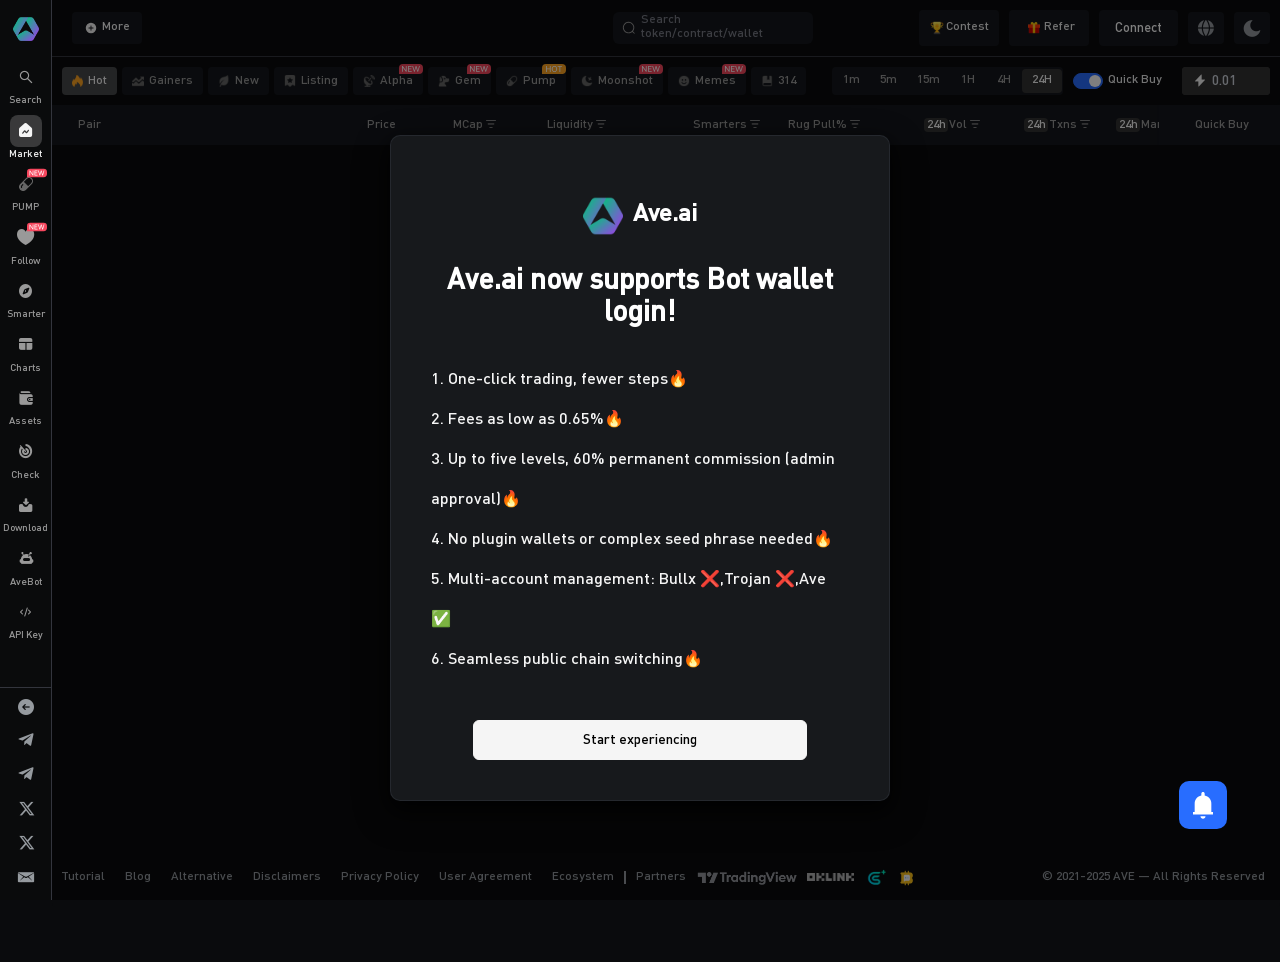
==== commit d0240a27: "Merge pull request #3 from Yolo-00/main" ====
--- a/index.html
+++ b/index.html
@@ -28,7 +28,7 @@
         script.src = d + `charting_library/charting_library.standalone.js`
         document.getElementsByTagName('head')[0].appendChild(script)
       }
-      addScriptJs()</script><link href="/static/css/ApiKey-f71cff67.f20f4b2a.css" rel="prefetch"><link href="/static/css/Balance-21833f8f.79f6ce2b.css" rel="prefetch"><link href="/static/css/Chart-31ecd969.9b517720.css" rel="prefetch"><link href="/static/css/Check-31ecd969.3873eb59.css" rel="prefetch"><link href="/static/css/Download-31ecd969.2d7474a4.css" rel="prefetch"><link href="/static/css/Fav-f71cff67.3955f131.css" rel="prefetch"><link href="/static/css/Index-f71cff67.54437e3a.css" rel="prefetch"><link href="/static/css/Kline-31ecd969.3279a325.css" rel="prefetch"><link href="/static/css/OfficialVerification-f71cff67.b5f4f597.css" rel="prefetch"><link href="/static/css/Pump-31ecd969.e5929961.css" rel="prefetch"><link href="/static/css/Rank-f71cff67.85b6f28e.css" rel="prefetch"><link href="/static/css/Referral-f71cff67.82a01d85.css" rel="prefetch"><link href="/static/css/Smart-f71cff67.af7cda30.css" rel="prefetch"><link href="/static/css/Token-253ae210.98a811a6.css" rel="prefetch"><link href="/static/css/Token-6a2c624d.e3542731.css" rel="prefetch"><link href="/static/css/Token-f71cff67.255a1eab.css" rel="prefetch"><link href="/static/css/chunk-313e67f0.9e0c891a.css" rel="prefetch"><link href="/static/css/default-Chart-Kline-Token-5cf51579.59e1fb63.css" rel="prefetch"><link href="/static/css/default-Index-Pump-Token-1f80e606.da8563d4.css" rel="prefetch"><link href="/static/js/ApiKey-f71cff67.58582797.js" rel="prefetch"><link href="/static/js/Balance-21833f8f.9f038b0f.js" rel="prefetch"><link href="/static/js/Chart-31ecd969.2fd0bb5a.js" rel="prefetch"><link href="/static/js/Check-31ecd969.735330cc.js" rel="prefetch"><link href="/static/js/Download-31ecd969.7bb31d76.js" rel="prefetch"><link href="/static/js/Fav-f71cff67.8384654d.js" rel="prefetch"><link href="/static/js/Index-f71cff67.89c2bac4.js" rel="prefetch"><link href="/static/js/Kline-31ecd969.595a8030.js" rel="prefetch"><link href="/static/js/Lost-2a317ca3.3fcc49bf.js" rel="prefetch"><link href="/static/js/OfficialVerification-f71cff67.ca6d4b40.js" rel="prefetch"><link href="/static/js/Pump-31ecd969.e25fe1ff.js" rel="prefetch"><link href="/static/js/Rank-f71cff67.ff3c9082.js" rel="prefetch"><link href="/static/js/Referral-f71cff67.59155060.js" rel="prefetch"><link href="/static/js/Smart-f71cff67.ca943f69.js" rel="prefetch"><link href="/static/js/Token-253ae210.0b71a1ac.js" rel="prefetch"><link href="/static/js/Token-6a2c624d.c95b83b5.js" rel="prefetch"><link href="/static/js/Token-f71cff67.5de48d1f.js" rel="prefetch"><link href="/static/js/chunk-2bf4d867.e76c05dc.js" rel="prefetch"><link href="/static/js/chunk-2d0cc9a7.7d72dd5b.js" rel="prefetch"><link href="/static/js/chunk-313e67f0.37491906.js" rel="prefetch"><link href="/static/js/chunk-6cbceefd.65727936.js" rel="prefetch"><link href="/static/js/chunk-95565b38.9bbe70e5.js" rel="prefetch"><link href="/static/js/chunk-9b2b69e2.70046dc5.js" rel="prefetch"><link href="/static/js/default-Chart-Index-b811f808.6b7d3717.js" rel="prefetch"><link href="/static/js/default-Chart-Kline-Token-5cf51579.1369ad5e.js" rel="prefetch"><link href="/static/js/default-Fav-Index-Smart-6bdcf28a.e75e60a6.js" rel="prefetch"><link href="/static/js/default-Fav-Rank-Smart-c18b0473.b0b18695.js" rel="prefetch"><link href="/static/js/default-Fav-Smart-31ecd969.c0481fb5.js" rel="prefetch"><link href="/static/js/default-Index-Pump-Token-1f80e606.967e620c.js" rel="prefetch"><link href="/static/js/vendors-Index-Pump-Token-25cb2edc.29214290.js" rel="prefetch"><link href="/static/css/app-06837ae4.282da39a.css" rel="preload" as="style"><link href="/static/css/app-c714bc7b.2062d680.css" rel="preload" as="style"><link href="/static/css/app-cfbf0a2e.84827f6a.css" rel="preload" as="style"><link href="/static/css/app-ec8c427e.1cf5cdd8.css" rel="preload" as="style"><link href="/static/js/app-06837ae4.85b43ca8.js" rel="preload" as="script"><link href="/static/js/app-0b7a60cc.8b9b6d97.js" rel="preload" as="script"><link href="/static/js/app-167fad9f.1127e86d.js" rel="preload" as="script"><link href="/static/js/app-16d3814e.7bfaf046.js" rel="preload" as="script"><link href="/static/js/app-1f20a385.fe7c22a1.js" rel="preload" as="script"><link href="/static/js/app-2a42e354.b6aad44a.js" rel="preload" as="script"><link href="/static/js/app-33e35537.77df16f8.js" rel="preload" as="script"><link href="/static/js/app-4939e289.91777275.js" rel="preload" as="script"><link href="/static/js/app-6484b8ce.4f20cd66.js" rel="preload" as="script"><link href="/static/js/app-6f84c08c.fa4eab03.js" rel="preload" as="script"><link href="/static/js/app-72f93981.fbfb8a3f.js" rel="preload" as="script"><link href="/static/js/app-73914085.e6f824af.js" rel="preload" as="script"><link href="/static/js/app-748942c6.a4e9dc86.js" rel="preload" as="script"><link href="/static/js/app-84f69768.55d66357.js" rel="preload" as="script"><link href="/static/js/app-9187ef67.4600008b.js" rel="preload" as="script"><link href="/static/js/app-94629317.e51e2d56.js" rel="preload" as="script"><link href="/static/js/app-968c033f.8b3df958.js" rel="preload" as="script"><link href="/static/js/app-9af05477.8c2b6226.js" rel="preload" as="script"><link href="/static/js/app-a97bfcba.ad6526f6.js" rel="preload" as="script"><link href="/static/js/app-aeb57120.3f71007f.js" rel="preload" as="script"><link href="/static/js/app-b5906859.78a9fefa.js" rel="preload" as="script"><link href="/static/js/app-c714bc7b.59a890d2.js" rel="preload" as="script"><link href="/static/js/app-cfbf0a2e.2d2ea501.js" rel="preload" as="script"><link href="/static/js/app-db300d2f.b8a180e0.js" rel="preload" as="script"><link href="/static/js/app-ec8c427e.c3ca5be1.js" rel="preload" as="script"><link href="/static/js/app-f9ca8911.51fda257.js" rel="preload" as="script"><link href="/static/js/runtime.e7553647.js" rel="preload" as="script"><link href="/static/css/app-ec8c427e.1cf5cdd8.css" rel="stylesheet"><link href="/static/css/app-cfbf0a2e.84827f6a.css" rel="stylesheet"><link href="/static/css/app-06837ae4.282da39a.css" rel="stylesheet"><link href="/static/css/app-c714bc7b.2062d680.css" rel="stylesheet"><link rel="icon" type="image/png" sizes="32x32" href="/img/icons/favicon-32x32.png"><link rel="icon" type="image/png" sizes="16x16" href="/img/icons/favicon-16x16.png"><link rel="manifest" href="/manifest.json"><meta name="theme-color" content="#131722"><meta name="apple-mobile-web-app-capable" content="yes"><meta name="apple-mobile-web-app-status-bar-style" content="default"><meta name="apple-mobile-web-app-title" content="Ave"><link rel="apple-touch-icon" href="/img/icons/apple-touch-icon-152x152.png"><link rel="mask-icon" href="/img/icons/safari-pinned-tab.svg" color="#131722"><meta name="msapplication-TileImage" content="/img/icons/msapplication-icon-144x144.png"><meta name="msapplication-TileColor" content="#000000"></head><body><noscript><strong>We're sorry but avedex doesn't work properly without JavaScript enabled. Please enable it to continue.</strong></noscript><div id="app"></div><script>window.dataLayer = window.dataLayer || [];
+      addScriptJs()</script><link href="/static/css/ApiKey-f71cff67.5b061b69.css" rel="prefetch"><link href="/static/css/Balance-21833f8f.02c6b64f.css" rel="prefetch"><link href="/static/css/Chart-31ecd969.9b517720.css" rel="prefetch"><link href="/static/css/Check-31ecd969.b3c8d2a6.css" rel="prefetch"><link href="/static/css/Download-31ecd969.a2533a6f.css" rel="prefetch"><link href="/static/css/Fav-31ecd969.1cd7ef1e.css" rel="prefetch"><link href="/static/css/Index-f71cff67.56e032b9.css" rel="prefetch"><link href="/static/css/Kline-31ecd969.3279a325.css" rel="prefetch"><link href="/static/css/OfficialVerification-f71cff67.b5f4f597.css" rel="prefetch"><link href="/static/css/Pump-f71cff67.266652c5.css" rel="prefetch"><link href="/static/css/Rank-f71cff67.91a87c1b.css" rel="prefetch"><link href="/static/css/Referral-f71cff67.4a03e4a9.css" rel="prefetch"><link href="/static/css/Smart-f71cff67.4801f37c.css" rel="prefetch"><link href="/static/css/Token-253ae210.98a811a6.css" rel="prefetch"><link href="/static/css/Token-6a2c624d.aa215c6a.css" rel="prefetch"><link href="/static/css/Token-f71cff67.cdf1049a.css" rel="prefetch"><link href="/static/css/chunk-313e67f0.9e0c891a.css" rel="prefetch"><link href="/static/css/default-Chart-Kline-Token-d8bff259.59e1fb63.css" rel="prefetch"><link href="/static/css/default-Index-Pump-Token-1f80e606.20debd69.css" rel="prefetch"><link href="/static/js/ApiKey-f71cff67.980fb4a4.js" rel="prefetch"><link href="/static/js/Balance-21833f8f.180177e2.js" rel="prefetch"><link href="/static/js/Chart-31ecd969.d74d1bce.js" rel="prefetch"><link href="/static/js/Check-31ecd969.907e9d05.js" rel="prefetch"><link href="/static/js/Download-31ecd969.c174f6d5.js" rel="prefetch"><link href="/static/js/Fav-31ecd969.8e7dc74e.js" rel="prefetch"><link href="/static/js/Index-f71cff67.82351ed2.js" rel="prefetch"><link href="/static/js/Kline-31ecd969.bb84159e.js" rel="prefetch"><link href="/static/js/Lost-2a317ca3.6e138ffa.js" rel="prefetch"><link href="/static/js/OfficialVerification-f71cff67.78dad280.js" rel="prefetch"><link href="/static/js/Pump-f71cff67.90e4d679.js" rel="prefetch"><link href="/static/js/Rank-f71cff67.858ff6e2.js" rel="prefetch"><link href="/static/js/Referral-f71cff67.76fa2ad6.js" rel="prefetch"><link href="/static/js/Smart-f71cff67.8e8509e9.js" rel="prefetch"><link href="/static/js/Token-253ae210.d7efd913.js" rel="prefetch"><link href="/static/js/Token-6a2c624d.8da4b545.js" rel="prefetch"><link href="/static/js/Token-f71cff67.35b536f0.js" rel="prefetch"><link href="/static/js/chunk-2d0cc9a7.949a5fbf.js" rel="prefetch"><link href="/static/js/chunk-313e67f0.f1086228.js" rel="prefetch"><link href="/static/js/chunk-566314ea.44df78aa.js" rel="prefetch"><link href="/static/js/chunk-6cbceefd.65727936.js" rel="prefetch"><link href="/static/js/chunk-95565b38.27c27ac6.js" rel="prefetch"><link href="/static/js/chunk-9b2b69e2.70046dc5.js" rel="prefetch"><link href="/static/js/default-Chart-Index-b811f808.6b7d3717.js" rel="prefetch"><link href="/static/js/default-Chart-Kline-Token-d8bff259.402af916.js" rel="prefetch"><link href="/static/js/default-Fav-Index-Smart-6bdcf28a.e75e60a6.js" rel="prefetch"><link href="/static/js/default-Fav-Smart-31ecd969.34d976c1.js" rel="prefetch"><link href="/static/js/default-Index-Pump-Token-1f80e606.42c001d5.js" rel="prefetch"><link href="/static/js/vendors-Index-Pump-Token-25cb2edc.29214290.js" rel="prefetch"><link href="/static/css/app-06837ae4.fcdd7434.css" rel="preload" as="style"><link href="/static/css/app-c714bc7b.4cb37fbc.css" rel="preload" as="style"><link href="/static/css/app-cfbf0a2e.84827f6a.css" rel="preload" as="style"><link href="/static/css/app-ec8c427e.143b692c.css" rel="preload" as="style"><link href="/static/js/app-06837ae4.bf5d07b7.js" rel="preload" as="script"><link href="/static/js/app-0b7a60cc.da3e16f2.js" rel="preload" as="script"><link href="/static/js/app-167fad9f.8d5de68e.js" rel="preload" as="script"><link href="/static/js/app-16d3814e.7bfaf046.js" rel="preload" as="script"><link href="/static/js/app-1f20a385.321a17b7.js" rel="preload" as="script"><link href="/static/js/app-203e0718.1358008a.js" rel="preload" as="script"><link href="/static/js/app-2a42e354.e2d91bd8.js" rel="preload" as="script"><link href="/static/js/app-33e35537.cd9831ae.js" rel="preload" as="script"><link href="/static/js/app-4939e289.91777275.js" rel="preload" as="script"><link href="/static/js/app-5866a18b.d1f83a16.js" rel="preload" as="script"><link href="/static/js/app-6484b8ce.4f20cd66.js" rel="preload" as="script"><link href="/static/js/app-6f84c08c.ae22e701.js" rel="preload" as="script"><link href="/static/js/app-72f93981.fbfb8a3f.js" rel="preload" as="script"><link href="/static/js/app-748942c6.86ab5453.js" rel="preload" as="script"><link href="/static/js/app-84f69768.01eb369a.js" rel="preload" as="script"><link href="/static/js/app-9187ef67.4600008b.js" rel="preload" as="script"><link href="/static/js/app-94629317.207157c5.js" rel="preload" as="script"><link href="/static/js/app-968c033f.8b3df958.js" rel="preload" as="script"><link href="/static/js/app-9af05477.8c2b6226.js" rel="preload" as="script"><link href="/static/js/app-a97bfcba.d1b57279.js" rel="preload" as="script"><link href="/static/js/app-aeb57120.64a61ef7.js" rel="preload" as="script"><link href="/static/js/app-b5906859.9b5611a9.js" rel="preload" as="script"><link href="/static/js/app-c714bc7b.6f46b9a1.js" rel="preload" as="script"><link href="/static/js/app-cfbf0a2e.cfed35af.js" rel="preload" as="script"><link href="/static/js/app-db300d2f.804e3fa6.js" rel="preload" as="script"><link href="/static/js/app-ec8c427e.ae03ffc3.js" rel="preload" as="script"><link href="/static/js/app-f9ca8911.f5e76651.js" rel="preload" as="script"><link href="/static/js/runtime.8354c88b.js" rel="preload" as="script"><link href="/static/css/app-ec8c427e.143b692c.css" rel="stylesheet"><link href="/static/css/app-cfbf0a2e.84827f6a.css" rel="stylesheet"><link href="/static/css/app-06837ae4.fcdd7434.css" rel="stylesheet"><link href="/static/css/app-c714bc7b.4cb37fbc.css" rel="stylesheet"><link rel="icon" type="image/png" sizes="32x32" href="/img/icons/favicon-32x32.png"><link rel="icon" type="image/png" sizes="16x16" href="/img/icons/favicon-16x16.png"><link rel="manifest" href="/manifest.json"><meta name="theme-color" content="#131722"><meta name="apple-mobile-web-app-capable" content="yes"><meta name="apple-mobile-web-app-status-bar-style" content="default"><meta name="apple-mobile-web-app-title" content="Ave"><link rel="apple-touch-icon" href="/img/icons/apple-touch-icon-152x152.png"><link rel="mask-icon" href="/img/icons/safari-pinned-tab.svg" color="#131722"><meta name="msapplication-TileImage" content="/img/icons/msapplication-icon-144x144.png"><meta name="msapplication-TileColor" content="#000000"></head><body><noscript><strong>We're sorry but avedex doesn't work properly without JavaScript enabled. Please enable it to continue.</strong></noscript><div id="app"></div><script>window.dataLayer = window.dataLayer || [];
       function gtag(){dataLayer.push(arguments);}
       gtag('js', new Date());
 
@@ -44,4 +44,4 @@
       //   script.defer = true
       //   script.src = 'https://unpkg.com/@maple-tech/red-packet-sdk/dist/index.iife.js'
       //   document.body.appendChild(script)
-      // })()</script><script src="/static/js/runtime.e7553647.js"></script><script src="/static/js/app-748942c6.a4e9dc86.js"></script><script src="/static/js/app-6f84c08c.fa4eab03.js"></script><script src="/static/js/app-9af05477.8c2b6226.js"></script><script src="/static/js/app-84f69768.55d66357.js"></script><script src="/static/js/app-94629317.e51e2d56.js"></script><script src="/static/js/app-968c033f.8b3df958.js"></script><script src="/static/js/app-167fad9f.1127e86d.js"></script><script src="/static/js/app-2a42e354.b6aad44a.js"></script><script src="/static/js/app-b5906859.78a9fefa.js"></script><script src="/static/js/app-72f93981.fbfb8a3f.js"></script><script src="/static/js/app-db300d2f.b8a180e0.js"></script><script src="/static/js/app-9187ef67.4600008b.js"></script><script src="/static/js/app-4939e289.91777275.js"></script><script src="/static/js/app-16d3814e.7bfaf046.js"></script><script src="/static/js/app-aeb57120.3f71007f.js"></script><script src="/static/js/app-6484b8ce.4f20cd66.js"></script><script src="/static/js/app-0b7a60cc.8b9b6d97.js"></script><script src="/static/js/app-73914085.e6f824af.js"></script><script src="/static/js/app-1f20a385.fe7c22a1.js"></script><script src="/static/js/app-f9ca8911.51fda257.js"></script><script src="/static/js/app-ec8c427e.c3ca5be1.js"></script><script src="/static/js/app-cfbf0a2e.2d2ea501.js"></script><script src="/static/js/app-33e35537.77df16f8.js"></script><script src="/static/js/app-06837ae4.85b43ca8.js"></script><script src="/static/js/app-a97bfcba.ad6526f6.js"></script><script src="/static/js/app-c714bc7b.59a890d2.js"></script></body></html>+      // })()</script><script src="/static/js/runtime.8354c88b.js"></script><script src="/static/js/app-748942c6.86ab5453.js"></script><script src="/static/js/app-6f84c08c.ae22e701.js"></script><script src="/static/js/app-9af05477.8c2b6226.js"></script><script src="/static/js/app-84f69768.01eb369a.js"></script><script src="/static/js/app-94629317.207157c5.js"></script><script src="/static/js/app-968c033f.8b3df958.js"></script><script src="/static/js/app-167fad9f.8d5de68e.js"></script><script src="/static/js/app-2a42e354.e2d91bd8.js"></script><script src="/static/js/app-b5906859.9b5611a9.js"></script><script src="/static/js/app-72f93981.fbfb8a3f.js"></script><script src="/static/js/app-db300d2f.804e3fa6.js"></script><script src="/static/js/app-9187ef67.4600008b.js"></script><script src="/static/js/app-4939e289.91777275.js"></script><script src="/static/js/app-16d3814e.7bfaf046.js"></script><script src="/static/js/app-aeb57120.64a61ef7.js"></script><script src="/static/js/app-6484b8ce.4f20cd66.js"></script><script src="/static/js/app-0b7a60cc.da3e16f2.js"></script><script src="/static/js/app-203e0718.1358008a.js"></script><script src="/static/js/app-1f20a385.321a17b7.js"></script><script src="/static/js/app-5866a18b.d1f83a16.js"></script><script src="/static/js/app-f9ca8911.f5e76651.js"></script><script src="/static/js/app-ec8c427e.ae03ffc3.js"></script><script src="/static/js/app-cfbf0a2e.cfed35af.js"></script><script src="/static/js/app-33e35537.cd9831ae.js"></script><script src="/static/js/app-06837ae4.bf5d07b7.js"></script><script src="/static/js/app-a97bfcba.d1b57279.js"></script><script src="/static/js/app-c714bc7b.6f46b9a1.js"></script></body></html>
--- a/static/css/ApiKey-f71cff67.5b061b69.css
+++ b/static/css/ApiKey-f71cff67.5b061b69.css
@@ -0,0 +1 @@
+.tg-wallet-list[data-v-5bdd2d04]{color:var(--custom-text-1-color);display:flex;flex-direction:column}.tg-wallet-list .tg-wallet-list_title[data-v-5bdd2d04]{padding:20px;border-bottom:.5px solid var(--custom-br-1-color)}.tg-wallet-list .tg-wallet-list_content li[data-v-5bdd2d04]{padding:15px 20px;display:flex;align-items:center;line-height:1;cursor:pointer}.tg-wallet-list .tg-wallet-list_content li.active[data-v-5bdd2d04],.tg-wallet-list .tg-wallet-list_content li[data-v-5bdd2d04]:hover{background:var(--a-bg-7-color)}.confirm-button-custom-class{background-color:var(--a-text-5-color)!important;color:var(--a-text-9-color)!important;border-style:none!important;width:100%!important;height:40px!important;border-radius:4px!important;margin-top:15px!important}.cancel-button-custom-class{background-color:#fff!important;color:#606266!important;border:1px solid #dcdfe6!important;height:32px!important;padding:0 15px!important;border-radius:4px!important;position:absolute!important;right:20px!important;bottom:70px!important}.rename-dialog-custom{width:540px!important;border-radius:8px!important;overflow:hidden!important}.rename-dialog-custom .el-message-box__header{padding:20px 20px 10px!important;border-bottom:none!important}.rename-dialog-custom .el-message-box__title{font-size:16px!important;font-weight:500!important}.rename-dialog-custom .el-message-box__headerbtn{top:20px!important;right:20px!important}.rename-dialog-custom .el-message-box__content{padding:10px 20px 70px!important}.rename-dialog-custom .el-message-box__input{padding-top:0!important}.rename-dialog-custom .el-message-box__input label{font-size:14px!important;color:#333!important;display:block!important;margin-bottom:8px!important;text-align:left!important}.rename-dialog-custom .el-input__inner{border-radius:4px!important;height:40px!important}.rename-dialog-custom .el-message-box__btns{padding:0 20px 20px!important;justify-content:center!important;position:absolute!important;bottom:0!important;left:0!important;right:0!important}.rename-dialog-custom .el-message-box__btns .el-button--primary{margin-left:0!important}.rename-dialog-custom .el-message-box__message{display:block!important;margin-bottom:10px}.rename-dialog-custom .el-message-box__input:before{display:block;font-size:14px;color:#333;margin-bottom:8px;text-align:left}.delete-dialog-custom{width:540px!important;border-radius:8px!important;overflow:hidden!important}.delete-dialog-custom .el-message-box__header{padding:20px 20px 10px!important;border-bottom:none!important}.delete-dialog-custom .el-message-box__title{font-size:16px!important;font-weight:500!important}.delete-dialog-custom .el-message-box__headerbtn{top:20px!important;right:20px!important}.delete-dialog-custom .el-message-box__content{padding:10px 20px 100px!important;text-align:left!important}.delete-dialog-custom .el-message-box__btns{padding:0 20px 20px!important;justify-content:center!important;position:absolute!important;bottom:0!important;left:0!important;right:0!important}.delete-dialog-custom .el-message-box__btns .el-button--primary{margin-left:0!important;margin-top:0!important}[data-v-d12ef614] .header-class-custom{background-color:var(--a-btn-bg-1-color)!important;font-weight:400}[data-v-d12ef614] .row-class-custom{background-color:var(--a-text-9-color)!important;color:var(--a-text-1-color)!important}[data-v-d12ef614] .el-dropdown-menu{padding:10px!important}[data-v-d12ef614] .el-dropdown-menu__item{color:var(--a-text-1-color)!important;border-radius:.25rem;margin:0 1rem;width:10rem;padding:.5rem}[data-v-d12ef614] .el-dropdown-menu__item:focus,[data-v-d12ef614] .el-dropdown-menu__item:hover{background-color:var(--a-text-9-color)!important;color:var(--a-text-1-color)!important}[data-v-d12ef614] .confirm-button-custom-class .el-message-box__btns .el-button--primary{width:100%!important;background:red}[data-v-d12ef614] .confirm-button-custom-class .el-message-box__message{margin-bottom:100px}.table-custom-class[data-v-d12ef614]{width:100%}.table-custom-class .row-option-class[data-v-d12ef614]{display:flex;gap:.5rem}.table-custom-class .row-option-class div[data-v-d12ef614]{cursor:pointer;text-decoration:underline}.table-custom-class .row-option-class .disabled-option[data-v-d12ef614]{color:#999;cursor:not-allowed;text-decoration:underline;opacity:.7}.status-active[data-v-d12ef614]{color:#67c23a;font-weight:500}.status-deactivated[data-v-d12ef614]{color:#909399}.warning-message[data-v-d12ef614]{color:#f6465d;padding:10px 0;font-size:14px}.action-buttons[data-v-d12ef614]{margin-top:20px;text-align:right}.action-buttons .deactivate-btn[data-v-d12ef614]{background-color:transparent;border:1px solid #dcdfe6;color:#606266}.address-row[data-v-d12ef614]{display:flex;align-items:center;margin-bottom:4px}.address-row[data-v-d12ef614]:last-child{margin-bottom:0}.address-row i[data-v-d12ef614]{margin-left:8px;cursor:pointer}.row-option-class[data-v-d12ef614]{display:flex;gap:12px;margin-bottom:4px}.row-option-class[data-v-d12ef614]:last-child{margin-bottom:0}.row-option-class div[data-v-d12ef614]{cursor:pointer;font-size:14px}.row-option-class div.disabled-option[data-v-d12ef614]{color:#c0c4cc;cursor:not-allowed}.row-option-class div.disabled-option[data-v-d12ef614]:hover{color:#c0c4cc}.custom-dropdown-menu[data-v-d12ef614]{min-width:120px}.page-bg .detail-header[data-v-fb0f0e84]{display:flex;align-items:center;justify-content:space-between;padding:.6rem 1.25rem .6rem 1.5rem;border-bottom:var(--custom-br)}.page-bg .detail-header .header-left[data-v-fb0f0e84]{display:flex;align-items:center;gap:1rem}.page-bg .detail-header .header-left .back-button[data-v-fb0f0e84]{cursor:pointer;font-size:1.5rem;color:var(--custom-text-1-color);font-weight:700;display:flex;align-items:center}.page-bg .detail-header .header-left .api-key-info[data-v-fb0f0e84]{display:flex;align-items:center;gap:1rem}.page-bg .detail-header .header-left .api-key-info .api-key-dropdown[data-v-fb0f0e84]{cursor:pointer;display:flex;align-items:center;gap:5px;font-weight:500;padding:8px 12px;background-color:var(--el-fill-color-light);border-radius:4px}.page-bg .detail-header .header-left .api-key-info .api-key-dropdown[data-v-fb0f0e84]:hover{background-color:var(--el-fill-color)}.page-bg .detail-header .header-left .api-key-info .chain-dropdown .chain-selector[data-v-fb0f0e84]{cursor:pointer;display:flex;align-items:center;gap:8px;padding:8px 12px;background-color:var(--el-fill-color-light);border-radius:4px}.page-bg .detail-header .header-left .api-key-info .chain-dropdown .chain-selector[data-v-fb0f0e84]:hover{background-color:var(--el-fill-color)}.page-bg .detail-header .header-left .api-key-info .chain-dropdown .chain-selector .chain-icon[data-v-fb0f0e84]{width:20px;height:20px;border-radius:50%;overflow:hidden}.page-bg .detail-header .header-left .api-key-info .chain-dropdown .chain-selector .chain-icon .circle-placeholder[data-v-fb0f0e84]{width:100%;height:100%;background-color:#aaa;border-radius:50%}.page-bg .detail-header .action-buttons[data-v-fb0f0e84]{display:flex;gap:10px}.theme-button[data-v-fb0f0e84]{background-color:var(--custom-text-1-color);color:var(--custom-bg-2-color)}.theme-button.deactivate-btn[data-v-fb0f0e84]{border:1px solid var(--el-border-color)}.theme-button.deactivate-btn[data-v-fb0f0e84]:disabled{border-color:var(--el-border-color-lighter);color:var(--el-text-color-placeholder);cursor:not-allowed}.theme-button.delete-btn[data-v-fb0f0e84]{border:1px solid #f6465d;color:#f6465d}.theme-button.delete-btn[data-v-fb0f0e84]:hover{background-color:rgba(246,70,93,.1)}.status-select[data-v-fb0f0e84] .el-input__wrapper{background-color:var(--el-fill-color-blank);box-shadow:0 0 0 1px var(--el-border-color) inset}.status-select[data-v-fb0f0e84] .el-input__inner{color:var(--el-text-color-primary)}.status-active[data-v-fb0f0e84]{color:#1cc982}.status-deactivated[data-v-fb0f0e84]{color:#f6465d}.overview-section[data-v-fb0f0e84]{display:flex;justify-content:space-between;margin:20px;padding:20px;background-color:var(--a-btn-bg-1-color)!important;border-radius:8px;box-shadow:0 2px 12px 0 rgba(0,0,0,.05)}.overview-item[data-v-fb0f0e84]{text-align:center;flex:1;padding:0 15px}.overview-label[data-v-fb0f0e84]{font-size:14px;color:var(--el-text-color-secondary);margin-bottom:8px}.overview-value[data-v-fb0f0e84]{font-size:20px;font-weight:700;color:#999}.overview-value.positive[data-v-fb0f0e84]{color:#1cc982}.overview-value.negative[data-v-fb0f0e84]{color:#f6465d}.overview-value.txns .txns-buy[data-v-fb0f0e84]{color:#1cc982}.overview-value.txns .txns-sell[data-v-fb0f0e84]{color:#f6465d}.table-container[data-v-fb0f0e84]{padding:0 20px 20px}[data-v-fb0f0e84] .header-class-custom{background-color:var(--a-btn-bg-1-color)!important;font-weight:400}[data-v-fb0f0e84] .row-class-custom{background-color:var(--a-bg-1-color)!important}.table-custom-class[data-v-fb0f0e84]{width:100%}.text-buy[data-v-fb0f0e84]{color:#1cc982}.text-sell[data-v-fb0f0e84]{color:#f6465d}.token-container[data-v-fb0f0e84]{display:flex;align-items:center;gap:8px}.token-icon[data-v-fb0f0e84]{width:32px;height:32px;border-radius:50%;overflow:hidden}.token-icon .circle-placeholder[data-v-fb0f0e84]{width:100%;height:100%;background-color:#333;border-radius:50%}.token-info[data-v-fb0f0e84]{display:flex;flex-direction:column}.token-name[data-v-fb0f0e84]{font-weight:500;font-size:14px}.token-contract[data-v-fb0f0e84]{font-size:12px;color:var(--el-text-color-secondary);display:flex;align-items:center;gap:4px}.token-contract .copy-icon[data-v-fb0f0e84]{cursor:pointer;color:var(--el-color-primary);font-size:14px}.token-contract .copy-icon[data-v-fb0f0e84]:hover{opacity:.8}.hash-container[data-v-fb0f0e84]{display:flex;align-items:center;gap:4px;cursor:pointer}.icon-action[data-v-fb0f0e84]{cursor:pointer;color:var(--custom-primary-color);font-size:14px;margin-left:4px}.icon-action[data-v-fb0f0e84]:hover{opacity:.8}.chain-option[data-v-fb0f0e84]{display:flex;align-items:center;gap:8px}.chain-option .circle-placeholder[data-v-fb0f0e84]{width:20px;height:20px;background-color:#aaa;border-radius:50%}[data-v-5e3b4b1b] .create-key-dialog{border-radius:8px;overflow:hidden}[data-v-5e3b4b1b] .create-key-dialog .el-dialog__header{padding:20px;margin-right:0}[data-v-5e3b4b1b] .create-key-dialog .el-dialog__header .el-dialog__title{font-size:18px;font-weight:500}[data-v-5e3b4b1b] .create-key-dialog .el-dialog__header .el-dialog__headerbtn{top:20px;right:20px}[data-v-5e3b4b1b] .create-key-dialog .el-dialog__body{padding:0 20px 20px}[data-v-5e3b4b1b] .create-key-dialog .el-dialog__footer{display:none}.dialog-content[data-v-5e3b4b1b]{display:flex;flex-direction:column}.dialog-content .generate-key-box[data-v-5e3b4b1b]{height:3rem;flex-shrink:0;border-radius:.5rem;background:#f2f2f2;display:flex;color:#171717;align-items:center;justify-content:space-between;padding:0 1rem}.form-label[data-v-5e3b4b1b]{font-size:14px;color:var(--el-text-color-primary);margin-bottom:8px}.custom-input[data-v-5e3b4b1b]{margin-bottom:20px}.custom-input[data-v-5e3b4b1b] .el-input__wrapper{border-radius:4px}.next-btn[data-v-5e3b4b1b]{width:100%;height:40px;background-color:#222;border-color:#222;color:#fff;border-radius:4px}.next-btn[data-v-5e3b4b1b]:hover{background-color:#333;border-color:#333}.next-btn.is-disabled[data-v-5e3b4b1b],.next-btn.is-disabled[data-v-5e3b4b1b]:hover{background-color:#999;border-color:#999}.key-warning[data-v-5e3b4b1b]{margin-top:.5rem;margin-bottom:1rem;font-size:.75rem}.key-warning i[data-v-5e3b4b1b]{font-size:16px;margin-top:2px}.key-warning span[data-v-5e3b4b1b]{font-size:14px;line-height:1.5}.delegatees-list[data-v-5e3b4b1b]{display:flex;flex-direction:column;gap:8px;margin-bottom:20px}.delegatee-item[data-v-5e3b4b1b]{display:flex;align-items:center;padding:12px;border-radius:8px;border:1px solid var(--el-border-color-lighter);cursor:pointer}.delegatee-item.selected[data-v-5e3b4b1b]{border-color:#4e6ef2;background-color:var(--a-text-9-color)!important}.delegatee-item[data-v-5e3b4b1b]:hover{border-color:var(--el-color-primary-light-5)}.delegatee-icon[data-v-5e3b4b1b]{width:24px;height:24px;margin-right:12px}.delegatee-icon .circle-placeholder[data-v-5e3b4b1b]{width:100%;height:100%;background-color:#4e6ef2;border-radius:50%}.delegatee-name[data-v-5e3b4b1b]{flex:1;font-size:14px;color:var(--a-text-1-color)!important}.check-icon[data-v-5e3b4b1b]{color:#4e6ef2;font-size:16px}.loading-orgs[data-v-5e3b4b1b],.no-orgs[data-v-5e3b4b1b]{margin-bottom:20px;padding:20px;background-color:#f8f9fc;border-radius:8px;text-align:center}.disclaimer-agreement[data-v-5e3b4b1b]{margin-bottom:16px;display:flex;align-items:center}.disclaimer-text[data-v-5e3b4b1b]{cursor:pointer}.disclaimer-link[data-v-5e3b4b1b]{color:var(--el-color-primary);cursor:pointer}.disclaimer-link[data-v-5e3b4b1b]:hover{text-decoration:underline}.disclaimer-content[data-v-5e3b4b1b]{max-height:300px;overflow-y:auto;white-space:pre-line}[data-v-06fef6e3] .el-dropdown-menu__item{color:var(--a-text-1-color)!important}[data-v-06fef6e3] .el-dropdown-menu__item:focus,[data-v-06fef6e3] .el-dropdown-menu__item:hover{background-color:var(--a-text-9-color)!important;color:var(--a-text-1-color)!important}[data-v-06fef6e3] .el-segmented{padding:.25rem}[data-v-06fef6e3] .el-segmented__item-selected{background-color:#fff;border-radius:.25rem}[data-v-06fef6e3] .el-segmented__item.is-selected{color:#000}.page-bg .head-bg[data-v-06fef6e3]{display:flex;align-items:center;justify-content:space-between;padding:.6rem 1.25rem .6rem 1.5rem;border-bottom:var(--custom-br)}.page-bg .head-bg .api-key-info[data-v-06fef6e3]{display:flex;align-items:center;gap:1rem}.page-bg .head-bg .api-key-info .api-key-dropdown[data-v-06fef6e3]{cursor:pointer;display:flex;align-items:center;gap:5px;font-weight:500;padding:8px 12px;background-color:var(--el-fill-color-light);border-radius:4px}.page-bg .head-bg .api-key-info .api-key-dropdown[data-v-06fef6e3]:hover{background-color:var(--el-fill-color)}.page-bg .head-bg .api-key-info .chain-dropdown .chain-selector[data-v-06fef6e3]{cursor:pointer;display:flex;align-items:center;gap:8px;padding:7.5px 12px;background-color:var(--el-fill-color-light);border-radius:4px}.page-bg .head-bg .api-key-info .chain-dropdown .chain-selector[data-v-06fef6e3]:hover{background-color:var(--el-fill-color)}.page-bg .head-bg .api-key-info .chain-dropdown .chain-selector .chain-icon[data-v-06fef6e3]{width:15px;height:15px;border-radius:50%;overflow:hidden}.page-bg .head-bg .api-key-info .chain-dropdown .chain-selector .chain-icon .circle-placeholder[data-v-06fef6e3]{width:100%;height:100%;border-radius:50%}.page-bg .head-bg .api-key-info .chain-dropdown .chain-selector .chain-icon .circle-placeholder img[data-v-06fef6e3]{vertical-align:top}.page-bg .head-bg .create-button[data-v-06fef6e3]{display:flex;align-items:center;padding:.375rem .5rem;gap:.625rem;border-radius:.25rem;background:#15171c;color:#fafafa;font-size:.875rem;cursor:pointer}
--- a/static/css/Balance-21833f8f.02c6b64f.css
+++ b/static/css/Balance-21833f8f.02c6b64f.css
@@ -0,0 +1 @@
+[data-v-054dd3f2] .el-table{overflow:initial}[data-v-054dd3f2] .el-table .el-table__header-wrapper{position:sticky;top:60px;z-index:3}[data-v-054dd3f2] .el-table .sort-caret.ascending{border-bottom-color:var(--a-text-2-color)}[data-v-054dd3f2] .el-table .sort-caret.descending{border-top-color:var(--a-text-2-color)}[data-v-054dd3f2] .el-table tr{cursor:pointer}[data-v-054dd3f2] .el-table .cell{line-height:15px;padding:0 3px}[data-v-054dd3f2] .el-table th,[data-v-054dd3f2] .el-table th.el-table__cell.is-leaf{border-bottom:none}[data-v-054dd3f2] .el-table th.el-table__cell.is-leaf.descending .cell{color:var(--custom-primary-color)}[data-v-054dd3f2] .el-table th.el-table__cell.is-leaf.descending .cell .sort-caret.descending{border-top-color:var(--custom-primary-color)}[data-v-054dd3f2] .el-table th.el-table__cell.is-leaf.ascending .cell{color:var(--custom-primary-color)}[data-v-054dd3f2] .el-table th.el-table__cell.is-leaf.ascending .cell .sort-caret.ascending{border-bottom-color:var(--custom-primary-color)}[data-v-054dd3f2] .el-table th .cell{font-weight:400;font-size:12px}[data-v-054dd3f2] .el-table td.el-table__cell{font-weight:400}[data-v-054dd3f2] .el-table td .cell{overflow:visible}.icon-token-container[data-v-054dd3f2]{margin-right:4px}.icon-token-container .icon-symbol[data-v-054dd3f2]{left:20px;top:20px}.plus[data-v-054dd3f2]{font-size:20px;line-height:20px;display:block;height:20px;margin-right:10px}.progress[data-v-054dd3f2]{margin-left:3px}.progress[data-v-054dd3f2] .el-progress__text{min-width:12px}.progress .icon-suo1[data-v-054dd3f2]{width:8px;height:8px}.icon-svg1[data-v-054dd3f2]{width:16px;height:16px;vertical-align:middle}.token-info[data-v-054dd3f2]{display:flex;align-items:center}.token-info .token-symbol[data-v-054dd3f2]{font-size:14px;margin-right:3px}.token-info .token-network[data-v-054dd3f2]{border:1px solid #878fbc;border-radius:10px;font-size:12px;color:#878fbc;padding:2px 5px;margin-left:9px}.token-info .token-icon[data-v-054dd3f2]{border-radius:50%;width:32px;height:32px}.table-empty[data-v-054dd3f2]{display:flex;flex-direction:column;justify-content:center;align-items:center;padding:80px 0;min-height:calc(100vh - 750px)}.icon-svg[data-v-054dd3f2]{font-size:20px;cursor:pointer;color:var(--custom-primary-color);border-radius:100%;width:20px;vertical-align:middle}.icon-svg.icon-huoyan[data-v-054dd3f2]{width:12px;font-size:12px}.icon-svg.icon-new[data-v-054dd3f2]{font-size:12px}.icon-svg.icon-xiala[data-v-054dd3f2]{width:8px;height:8px;margin-left:5px}.icon-shaixuan[data-v-054dd3f2]:hover{cursor:pointer;color:var(--custom-primary-color)}.filter-box[data-v-054dd3f2]{color:var(--custom-text-1-color)}.filter-box .filter-title[data-v-054dd3f2]{font-size:12px;color:var(--a-text-2-color)}.filter-box[data-v-054dd3f2] .el-slider__runway{--el-slider-button-size:14px}.filter-box[data-v-054dd3f2] .el-slider__runway .el-slider__marks .el-slider__marks-text:nth-child(2){transform:translateX(0)!important;right:-6px!important;left:auto!important}.filter-box .chain-icon-sort-container[data-v-054dd3f2]{display:flex;flex-direction:column;align-items:center;justify-content:center;margin-left:5px}.filter-box .chain-icon-sort-container .icon-svg[data-v-054dd3f2]{font-size:10px;padding:0;cursor:pointer;color:var(--a-text-2-color);width:12px;height:10px}.filter-box .chain-icon-sort-container .icon-svg+.icon-svg[data-v-054dd3f2]{margin-top:1px}.filter-box .chain-icon-sort-container .icon-svg.active[data-v-054dd3f2]{color:var(--custom-primary-color)}.filter-box .icon-filter-sort[data-v-054dd3f2]{font-size:12px;opacity:.3;cursor:pointer}.filter-box .icon-filter-sort.active[data-v-054dd3f2]{opacity:1}.filter-box .icon-filter-sort[data-v-054dd3f2]:hover:not(.active){opacity:.6}.red[data-v-054dd3f2]{color:var(--35de2a5e)}.green[data-v-054dd3f2]{color:var(--4576f7ec)}.popper-gold .title[data-v-054dd3f2]{color:var(--a-text-2-color)}.popper-gold ul li a[data-v-054dd3f2]{color:var(--custom-text-1-color);padding:6px 15px;display:flex}.popper-gold ul li a .icon-bianzu[data-v-054dd3f2],.popper-gold ul li a .icon-dexs1[data-v-054dd3f2]{color:var(--a-text-1-color)}.popper-gold ul li a.disabled[data-v-054dd3f2]{color:var(--a-text-2-color)}.popper-gold ul li a.disabled[data-v-054dd3f2]:hover{cursor:not-allowed}.popper-gold ul li a[data-v-054dd3f2]:hover{opacity:1;text-decoration:none;background:var(--custom-btn-2-color)}.popper-gold .footer[data-v-054dd3f2]{display:flex;align-items:center;justify-content:center;margin:15px 0}.popper-gold .tag-left[data-v-054dd3f2]{margin-left:3px;width:12px;height:12px}.popper-gold .tag-left2[data-v-054dd3f2]{margin-left:3px;width:19px;height:17px}.icon-danger[data-v-054dd3f2]{color:red}.color-gray[data-v-054dd3f2],.mini[data-v-054dd3f2]{color:#959a9f;font-size:12px}.mini[data-v-054dd3f2]{display:block}[data-v-07c3b483] .el-table{overflow:initial;min-height:calc(100vh - 220px)}[data-v-07c3b483] .el-table .el-table__header-wrapper{position:sticky;top:60px;z-index:3}[data-v-07c3b483] .el-table .sort-caret.ascending{border-bottom-color:var(--a-text-2-color)}[data-v-07c3b483] .el-table .sort-caret.descending{border-top-color:var(--a-text-2-color)}[data-v-07c3b483] .el-table tr{cursor:pointer}[data-v-07c3b483] .el-table .cell{line-height:15px;padding:0 3px}[data-v-07c3b483] .el-table th,[data-v-07c3b483] .el-table th.el-table__cell.is-leaf{border-bottom:none}[data-v-07c3b483] .el-table th.el-table__cell.is-leaf.descending .cell{color:var(--custom-primary-color)}[data-v-07c3b483] .el-table th.el-table__cell.is-leaf.descending .cell .sort-caret.descending{border-top-color:var(--custom-primary-color)}[data-v-07c3b483] .el-table th.el-table__cell.is-leaf.ascending .cell{color:var(--custom-primary-color)}[data-v-07c3b483] .el-table th.el-table__cell.is-leaf.ascending .cell .sort-caret.ascending{border-bottom-color:var(--custom-primary-color)}[data-v-07c3b483] .el-table th .cell{font-weight:400;font-size:12px}[data-v-07c3b483] .el-table td.el-table__cell{font-weight:400}[data-v-07c3b483] .el-table td .cell{overflow:visible}.icon-token-container[data-v-07c3b483]{margin-right:4px}.icon-token-container .icon-symbol[data-v-07c3b483]{left:20px;top:20px}.plus[data-v-07c3b483]{font-size:20px;line-height:20px;display:block;height:20px;margin-right:10px}.progress[data-v-07c3b483]{margin-left:3px}.progress[data-v-07c3b483] .el-progress__text{min-width:12px}.progress .icon-suo1[data-v-07c3b483]{width:8px;height:8px}.icon-svg1[data-v-07c3b483]{width:16px;height:16px;vertical-align:middle}.token-info[data-v-07c3b483]{display:flex;align-items:center}.token-info .token-symbol[data-v-07c3b483]{font-size:14px;margin-right:3px}.token-info .token-network[data-v-07c3b483]{border:1px solid #878fbc;border-radius:10px;font-size:12px;color:#878fbc;padding:2px 5px;margin-left:9px}.token-info .token-icon[data-v-07c3b483]{border-radius:50%;width:32px;height:32px}.table-empty[data-v-07c3b483]{display:flex;flex-direction:column;justify-content:center;align-items:center;padding:80px 0;min-height:calc(100vh - 750px)}.icon-svg[data-v-07c3b483]{font-size:20px;cursor:pointer;color:var(--custom-primary-color);border-radius:100%;width:20px;vertical-align:middle}.icon-svg.icon-huoyan[data-v-07c3b483]{width:12px;font-size:12px}.icon-svg.icon-new[data-v-07c3b483]{font-size:12px}.icon-svg.icon-xiala[data-v-07c3b483]{width:8px;height:8px;margin-left:5px}.icon-shaixuan[data-v-07c3b483]:hover{cursor:pointer;color:var(--custom-primary-color)}.filter-box[data-v-07c3b483]{color:var(--custom-text-1-color)}.filter-box .filter-title[data-v-07c3b483]{font-size:12px;color:var(--a-text-2-color)}.filter-box[data-v-07c3b483] .el-slider__runway{--el-slider-button-size:14px}.filter-box[data-v-07c3b483] .el-slider__runway .el-slider__marks .el-slider__marks-text:nth-child(2){transform:translateX(0)!important;right:-6px!important;left:auto!important}.filter-box .chain-icon-sort-container[data-v-07c3b483]{display:flex;flex-direction:column;align-items:center;justify-content:center;margin-left:5px}.filter-box .chain-icon-sort-container .icon-svg[data-v-07c3b483]{font-size:10px;padding:0;cursor:pointer;color:var(--a-text-2-color);width:12px;height:10px}.filter-box .chain-icon-sort-container .icon-svg+.icon-svg[data-v-07c3b483]{margin-top:1px}.filter-box .chain-icon-sort-container .icon-svg.active[data-v-07c3b483]{color:var(--custom-primary-color)}.filter-box .icon-filter-sort[data-v-07c3b483]{font-size:12px;opacity:.3;cursor:pointer}.filter-box .icon-filter-sort.active[data-v-07c3b483]{opacity:1}.filter-box .icon-filter-sort[data-v-07c3b483]:hover:not(.active){opacity:.6}.red[data-v-07c3b483]{color:var(--77fe5e46)}.green[data-v-07c3b483]{color:var(--126305d4)}.popper-gold .title[data-v-07c3b483]{color:var(--a-text-2-color)}.popper-gold ul li a[data-v-07c3b483]{color:var(--custom-text-1-color);padding:6px 15px;display:flex}.popper-gold ul li a .icon-bianzu[data-v-07c3b483],.popper-gold ul li a .icon-dexs1[data-v-07c3b483]{color:var(--a-text-1-color)}.popper-gold ul li a.disabled[data-v-07c3b483]{color:var(--a-text-2-color)}.popper-gold ul li a.disabled[data-v-07c3b483]:hover{cursor:not-allowed}.popper-gold ul li a[data-v-07c3b483]:hover{opacity:1;text-decoration:none;background:var(--custom-btn-2-color)}.popper-gold .footer[data-v-07c3b483]{display:flex;align-items:center;justify-content:center;margin:15px 0}.popper-gold .tag-left[data-v-07c3b483]{margin-left:3px;width:12px;height:12px}.popper-gold .tag-left2[data-v-07c3b483]{margin-left:3px;width:19px;height:17px}.icon-danger[data-v-07c3b483]{color:red}.color-gray[data-v-07c3b483],.mini[data-v-07c3b483]{color:#959a9f;font-size:12px}.mini[data-v-07c3b483]{display:block}.sol[data-v-a82675c6]{background:var(--a-bg-1-color);padding:40px;--el-checkbox-checked-bg-color:#000;--el-checkbox-checked-input-border-color:#000;color:var(--a-text-1-color)}.sol .fon-weight-bold[data-v-a82675c6]{font-weight:700}.sol .attention.active[data-v-a82675c6]{color:#f45469}.sol .share[data-v-a82675c6]{padding:8px 18px;background:var(--custom-bg-6-color);color:var(--a-btn-bg-2-color);font-size:12px;margin-bottom:20px}.sol .item[data-v-a82675c6]{background:var(--custom-bg-6-color);padding:20px;font-size:14px;color:var(--a-text-2-color);border-radius:12px;text-align:center}.sol .item i.icon-qiehuan[data-v-a82675c6]{color:var(--a-text-2-color)}.sol .item2[data-v-a82675c6]{border:1px solid var(--custom-primary-lighter-7-color);padding:12px;font-size:14px;color:var(--a-text-2-color);border-radius:12px;text-align:center;width:calc(100vw - 48px)}.sol .item2[data-v-a82675c6]:not(:last-child){margin-right:12px}.sol .item2 i.icon-qiehuan[data-v-a82675c6]{color:var(--a-text-2-color)}.sol .border-bottom[data-v-a82675c6]{border-bottom:1px solid var(--custom-primary-lighter-14-color)}.sol .tabs[data-v-a82675c6]{padding:10px 5px;font-size:16px}.sol .tabs a[data-v-a82675c6]{font-size:14px;color:#999;text-align:center;font-weight:500;line-height:16px;text-decoration:none;border-bottom:3px solid transparent;padding-bottom:10px;margin-right:30px}.sol .tabs a[data-v-a82675c6]:hover{opacity:1}.sol .tabs a.active[data-v-a82675c6]{color:var(--a-text-1-color);border-bottom:3px solid var(--a-text-1-color)}.sol[data-v-a82675c6] .el-table{--el-table-tr-bg-color:var(--custom-bg-1-color);--el-table-bg-color:var(--custom-bg-1-color);--el-table-text-color:var(--a-text-1-color);--el-table-header-bg-color:var(--a-btn-bg-1-color);--el-fill-color-lighter:var(--custom-bg-1-color);--el-table-header-text-color:var(--a-text-2-color);--el-table-border-color:var(--a-br-1-color);--el-table-row-hover-bg-color:var(--a-table-hover-bg-color);background:var(--custom-bg-1-color);--el-bg-color:var(--custom-bg-1-color);overflow:initial;min-height:calc(100vh - 600px);font-size:14px}.sol[data-v-a82675c6] .el-table .el-table__header-wrapper{position:sticky;top:47px;z-index:3}.sol[data-v-a82675c6] .el-table .sort-caret.ascending{border-bottom-color:var(--custom-font-8-color)}.sol[data-v-a82675c6] .el-table .sort-caret.descending{border-top-color:var(--custom-font-8-color)}.sol[data-v-a82675c6] .el-table a{color:currentColor;display:inline-block;vertical-align:middle;line-height:1}.sol[data-v-a82675c6] .el-table tr{cursor:pointer}.sol[data-v-a82675c6] .el-table .cell{line-height:17px;padding:0 1px}.sol[data-v-a82675c6] .el-table th{padding:6px 5px 6px 5px;border-bottom:none!important;height:40px}.sol[data-v-a82675c6] .el-table th.el-table__cell.is-leaf{border-bottom:none}.sol[data-v-a82675c6] .el-table th.el-table__cell.is-leaf.descending .cell{color:var(--el-table-header-text-color)}.sol[data-v-a82675c6] .el-table th.el-table__cell.is-leaf.descending .cell .sort-caret.descending{border-top-color:var(--a-btn-bg-2-color)}.sol[data-v-a82675c6] .el-table th.el-table__cell.is-leaf.ascending .cell{color:var(--el-table-header-text-color)}.sol[data-v-a82675c6] .el-table th.el-table__cell.is-leaf.ascending .cell .sort-caret.ascending{border-bottom-color:var(--a-btn-bg-2-color)}.sol[data-v-a82675c6] .el-table th .cell{font-weight:400;font-size:12px}.sol[data-v-a82675c6] .el-table td{height:60px}.sol[data-v-a82675c6] .el-table td.el-table__cell{z-index:0;padding:6px 5px 6px 5px;border-bottom:.5px solid var(--custom-br-1-color);font-weight:400}.sol[data-v-a82675c6] .el-table td:first-child,.sol[data-v-a82675c6] .el-table th:first-child{padding-left:20px}.sol[data-v-a82675c6] .el-table td:last-child,.sol[data-v-a82675c6] .el-table th:last-child{padding-right:20px}.sol[data-v-a82675c6] .el-table .token-symbol{color:var(--a-text-1-color)}.sol[data-v-a82675c6] .el-table .trade{display:flex;align-items:center;justify-content:flex-end}.sol[data-v-a82675c6] .el-table .trade a{background:var(--a-bg-4-color);padding:5px 7px;border-radius:6px;display:flex;align-items:center;font-size:14px;color:var(--a-text-1-color)}.sol[data-v-a82675c6] .el-table .trade a .icon-svg{margin-right:3px}.sol[data-v-a82675c6] .el-table .trade a:hover{opacity:.5}.sol .pagination-box[data-v-a82675c6]{margin:30px 0 0 0;justify-content:center}.avatar[data-v-a82675c6]{border-radius:100%}.edit[data-v-a82675c6]{width:-moz-fit-content;width:fit-content}.edit button[data-v-a82675c6]{position:absolute;right:5px;top:5px;font-size:12px;padding:2px 5px}.line[data-v-a82675c6]{font-size:14px}[data-v-a82675c6] .el-input__wrapper{background:var(--a-bg-7-color);box-shadow:none}[data-v-a82675c6] .el-input__wrapper.height_36{padding:3px 11px}[data-v-a82675c6] .el-input__wrapper .el-input__inner{color:var(--a-text-1-color)}.checkbox-container a[data-v-a82675c6]:hover{color:#999}.opacity-hover-0[data-v-a82675c6]{line-height:10px}.opacity-hover-0[data-v-a82675c6]:hover{opacity:1}.icon-chain[data-v-a82675c6]{position:absolute;bottom:0;right:0;width:20px;height:20px;border-radius:50%}.table[data-v-5620782a]{font-size:14px;color:#878fbc;letter-spacing:.29px;position:relative}.table .empty[data-v-5620782a]{height:500px;display:flex;align-items:center;justify-content:center}.table .empty>div[data-v-5620782a]{text-align:center}.table .empty img[data-v-5620782a]{width:50px}.table .empty span[data-v-5620782a]{display:block;line-height:1}.table .red[data-v-5620782a]{color:#ff646d}.table .green[data-v-5620782a]{color:#46d7ab}.table-empty[data-v-5620782a]{display:flex;flex-direction:column;justify-content:center;align-items:center;padding:80px 0;min-height:calc(100vh - 230px)}[data-v-5620782a] .el-table{font-size:14px;background:var(--custom-primary-lighter-0-color);min-height:calc(100vh - 200px)}[data-v-5620782a] .el-table tr{background:var(--custom-primary-lighter-0-color);cursor:pointer;height:50px}[data-v-5620782a] .el-table tr:hover td.el-table__cell{background-color:var(--custom-primary-lighter-2-color)}[data-v-5620782a] .el-table .cell{line-height:15px}[data-v-5620782a] .el-table th{background:var(--custom-primary-lighter-0-color);border-bottom:none}[data-v-5620782a] .el-table th.el-table__cell.is-leaf{border-bottom:none}[data-v-5620782a] .el-table th .cell{color:#848e9c;font-weight:400}[data-v-5620782a] .el-table td.el-table__cell{padding:8px 0;border-bottom:1px solid var(--custom-td-border-1-color);font-weight:500}[data-v-5620782a] .el-table td .cell{color:var(--custom-font-1-color)}[data-v-5620782a] .el-table td:nth-child(2),[data-v-5620782a] .el-table td:nth-child(3),[data-v-5620782a] .el-table td:nth-child(4),[data-v-5620782a] .el-table th:nth-child(2),[data-v-5620782a] .el-table th:nth-child(3),[data-v-5620782a] .el-table th:nth-child(4){text-align:right}a[data-v-5620782a]{color:#3f80f7}.token-icon[data-v-5620782a]{margin-right:3px}.token-symbol[data-v-5620782a]{white-space:nowrap;overflow:hidden;text-overflow:ellipsis}.risk-status[data-v-5620782a]{display:inline-block;font-size:10px;border:1px solid;border-radius:20px;padding:2px 5px;color:#f72121;font-size:12px}.table[data-v-007e1717]{font-size:14px;color:#878fbc;letter-spacing:.29px;position:relative}.table .empty[data-v-007e1717]{height:500px;display:flex;align-items:center;justify-content:center}.table .empty>div[data-v-007e1717]{text-align:center}.table .empty img[data-v-007e1717]{width:50px}.table .empty span[data-v-007e1717]{display:block;line-height:1}.table .red[data-v-007e1717]{color:#ff646d}.table .green[data-v-007e1717]{color:#46d7ab}.table-empty[data-v-007e1717]{display:flex;flex-direction:column;justify-content:center;align-items:center;padding:80px 0;min-height:calc(100vh - 230px)}[data-v-007e1717] .el-table{font-size:14px;background:#131722;min-height:calc(100vh - 200px)}[data-v-007e1717] .el-table tr{background:#131722;cursor:pointer}[data-v-007e1717] .el-table tr:hover td.el-table__cell{background-color:#272b32}[data-v-007e1717] .el-table .cell{line-height:15px}[data-v-007e1717] .el-table th{background:#131722;border-bottom:none}[data-v-007e1717] .el-table th.el-table__cell.is-leaf{border-bottom:none}[data-v-007e1717] .el-table th .cell{color:#80838b;font-weight:400}[data-v-007e1717] .el-table td.el-table__cell{padding:12px 0;border-bottom:1px solid #202430;font-weight:500}[data-v-007e1717] .el-table td .cell{color:#eaecef}a[data-v-007e1717]{color:#3f80f7}.token-icon[data-v-007e1717]{margin-right:3px}.token-symbol[data-v-007e1717]{white-space:nowrap;overflow:hidden;text-overflow:ellipsis;padding:10px 5px}.risk-status[data-v-007e1717]{display:inline-block;font-size:10px;border:1px solid;border-radius:20px;padding:2px 5px;color:#f72121;font-size:12px}.buyOrsell[data-v-5390af35]{background:var(--custom-primary-lighter-0-color)}.buyOrsell .title[data-v-5390af35]{width:100%;padding:0 25px;color:#eaecef;font-weight:500;font-size:16px}.buyOrsell .title span[data-v-5390af35]{margin-top:10px;display:block;color:var(--custom-font-1-color)}.buyOrsell .title a[data-v-5390af35]{font-size:16px;color:#848e9c;text-decoration:none;padding:10px 0 0 0;display:inline-block;margin-right:10px}.buyOrsell .title a.active[data-v-5390af35],.buyOrsell .title a[data-v-5390af35]:hover{color:#3f80f7}.buyOrsell .title label[data-v-5390af35]{display:block;font-size:12px;color:#848e9c;margin-top:20px}.buyOrsell .title label[data-v-5390af35]:hover{cursor:pointer}.buyOrsell .title label input[type=checkbox][data-v-5390af35]{vertical-align:middle;margin-right:3px;width:15px;height:15px;border-radius:20px;margin-top:2px;position:relative;top:-2px}.buyOrsell .title label input[type=checkbox][data-v-5390af35]:after{position:absolute;top:0;color:#000;width:15px;height:15px;display:inline-block;visibility:visible;padding-left:0;text-align:center;content:" ";border-radius:20px}.buyOrsell .title label input[type=checkbox][data-v-5390af35]:checked:after{color:#eaecef;content:"✓";background-color:#3f80f7;border-radius:0}.buyOrsell .title label input[type=checkbox][data-v-5390af35]:hover{cursor:pointer}.buyOrsell .content[data-v-5390af35]{padding:0 10px}.buyOrsell .header[data-v-5390af35]{border-bottom:1px solid #23293c;padding:11px 38px;display:flex;justify-content:flex-start;font-size:14px;color:#eaecef;letter-spacing:0;line-height:20px}.balance[data-v-13479692]{margin-bottom:10px;background:var(--custom-primary-lighter-0-color)}.balance .top1[data-v-13479692]{background:var(--custom-primary-lighter-0-color);padding:25px 25px 10px;display:flex;align-items:center;justify-content:flex-start;color:var(--custom-font-1-color)}.balance .top1 .item[data-v-13479692]{display:flex;align-items:center}.balance .top1 .item+.item[data-v-13479692]{margin-left:136px}.balance .top1 .item .icon[data-v-13479692]{font-size:38px;color:var(--custom-font-2-color);margin-right:10px}
--- a/static/css/Check-31ecd969.b3c8d2a6.css
+++ b/static/css/Check-31ecd969.b3c8d2a6.css
@@ -0,0 +1 @@
+.captchaCode[data-v-1b8e1fec]{text-align:right}.btn-text[data-v-1b8e1fec]{margin:0 0 5px 0}.image-captchaCode[data-v-1b8e1fec]{width:100%}.popup-title[data-v-1b8e1fec]{font-size:16px;text-align:center;margin-top:5px}.popup-content[data-v-1b8e1fec]{padding:10px 0;font-size:14px;line-height:1.5}.popup-content[data-v-1b8e1fec] .van-field{background-color:#f8f8f8;border-radius:8px;border:1px solid #dcdfe6}.popup-content[data-v-1b8e1fec] .van-field:focus-within{border-color:var(--van-color-primary)}.footer[data-v-1b8e1fec]{display:flex;justify-content:center;align-items:center;margin-top:20px}.footer .btn[data-v-1b8e1fec]{border-radius:8px}.check-container[data-v-720f609b]{background:var(--custom-primary-lighter-0-color);padding:8px 0}.check-container .check-content[data-v-720f609b]{border-radius:2px;padding:20px;min-height:calc(100vh - 140px)}.check-note[data-v-720f609b]{background:rgba(255,169,77,.05);border:.5px solid rgba(255,187,25,.32);border-radius:4px;font-size:14px;color:var(--custom-font-1-color);font-weight:500;padding:20px}.check-note .icon-alert[data-v-720f609b]{font-size:20px;color:#faad14;font-weight:400;margin-right:10px}.check-note .check-note_h[data-v-720f609b]{display:flex;align-items:center;margin-bottom:10px;font-size:14px;color:#eaecef;font-weight:700}.check-note .check-note_c[data-v-720f609b]{line-height:20px;font-size:12px}.icon-net-connect[data-v-720f609b]{font-size:20px;margin-right:3px}.check-input[data-v-720f609b]{width:100%;margin:30px auto 0;text-align:center}.submit-button-container[data-v-720f609b] .el-form-item__content{display:block;text-align:center}.submit-button[data-v-720f609b]{width:100%;border-radius:4px}.title[data-v-720f609b]{font-size:18px;color:#878fbc;letter-spacing:0;line-height:18px;font-weight:500;display:flex;justify-content:center;align-items:center;padding:40px 0 30px}.title img[data-v-720f609b]{width:24px;margin-right:5px}.form-container[data-v-720f609b]{padding:0 15px}.form-container[data-v-720f609b] .van-field{box-shadow:0 2px 4px 0 hsla(0,0%,86.7%,.52);border-radius:10px}.form-container[data-v-720f609b] .van-field .label{width:auto}.form-container .submit-button[data-v-720f609b]{border-radius:10px;margin-top:20px}.card[data-v-720f609b]{background:var(--custom-primary-lighter-5-color);border-radius:10px;margin:0 0 10px 0;padding:15px 10px}.card .remark[data-v-720f609b]{font-size:12px;color:#3f80f7;letter-spacing:0;font-weight:400;margin-top:10px;line-height:1.5}.card-h[data-v-720f609b]{font-size:15px;color:var(--custom-font-1-color);font-weight:500;letter-spacing:0;margin:0 0 15px 0;display:flex;justify-content:space-between;align-items:center}.card-h.h-2[data-v-720f609b]{font-size:12px;font-weight:400;margin:0}.flex-1[data-v-720f609b],.flex[data-v-720f609b]{display:flex;justify-content:space-between;align-items:center}.flex-1[data-v-720f609b]{padding:15px 0 0;color:var(--custom-font-1-color);font-size:12px}.flex-1 .label[data-v-720f609b]{margin-right:10px;font-weight:400}.flex-1 .value[data-v-720f609b]{font-weight:500}.flex-1 .range-text[data-v-720f609b]{font-size:12px;margin-right:5px}.flex-1 .range[data-v-720f609b]{width:35%;background:var(--custom-primary-lighter-7-color);border-radius:4px;display:flex}.flex-1 .range .range-bar[data-v-720f609b]{background-color:#3f80f7;color:var(--custom-font-1-color);border-radius:4px 0 0 4px;font-size:12px;height:14px}.card-list-item[data-v-720f609b]{font-size:12px;color:var(--custom-font-1-color);letter-spacing:0;font-weight:400;display:flex;justify-content:space-between;margin-top:15px}.card-list-item.in[data-v-720f609b]{margin-top:10px}.card-list-item.cursor[data-v-720f609b]:hover{cursor:pointer}.card-list-item[data-v-720f609b]>:first-child{color:#777e90}.card-list-item[data-v-720f609b]>:nth-child(2){text-align:left;margin-left:15px}.card-list-item>:nth-child(2).gray1[data-v-720f609b]{color:#777e90}.card-list-item>.danger[data-v-720f609b]{color:#f81111}.card-list-item>.warning[data-v-720f609b]{color:#f8be46}.card-list-item.danger[data-v-720f609b]{color:#f81111}.card-list-item.warning[data-v-720f609b]{color:#f8be46}.card-list-item .icon-svg[data-v-720f609b]{font-size:20px}.card-list-item.flex-start[data-v-720f609b]{justify-content:flex-start;align-items:center}.card-list-item.flex-start .risk-message[data-v-720f609b]{flex:1;text-align:left;margin-left:2px}.arc-progress[data-v-720f609b]{margin:30px 0 10px}.ellipsis[data-v-720f609b]{max-width:60vw;display:inline-block;text-overflow:ellipsis;overflow:hidden;white-space:nowrap}.select-chain[data-v-720f609b] .van-dropdown-menu__bar{height:auto;box-shadow:none}.select-chain[data-v-720f609b] .van-dropdown-menu__bar .van-dropdown-menu__title{padding-left:0;padding-right:5px;margin-right:10px}.btn-copy[data-v-720f609b]{margin-left:5px}.feedback-tips[data-v-720f609b]{font-size:14px;color:var(--custom-font-1-color);padding:30px 30px 20px 30px;line-height:1.5;text-align:center}.feedback-tips a[data-v-720f609b]{text-decoration:underline}.technical-support[data-v-720f609b]{font-size:12px;color:#777e90;display:flex;flex-direction:column;justify-content:center;align-items:center;padding:10px 30px 0 30px;cursor:pointer}.technical-support img[data-v-720f609b]{width:60px;margin:15px 0 5px 0}.line-through[data-v-720f609b]{text-decoration:line-through;-webkit-text-decoration-color:currentColor;text-decoration-color:currentColor}.check-title[data-v-720f609b]{font-size:14px;color:var(--custom-font-1-color);font-weight:500;display:flex;align-items:center;margin-bottom:20px}.check-title .icon-svg[data-v-720f609b]{font-size:20px;margin-right:5px}.share-container[data-v-720f609b]{text-align:right;margin-bottom:7px}.share-container .share-button[data-v-720f609b]{border:1px solid hsla(0,0%,59.2%,.2);padding:5px 20px;border-radius:20px;display:inline-flex;align-items:center;font-size:14px;color:#3f80f7;font-weight:500;cursor:pointer;background-color:transparent}.share-container .share-button[data-v-720f609b]:active,.share-container .share-button[data-v-720f609b]:hover{opacity:.6}.icon-lock[data-v-720f609b],.share-container .share-button .icon-fenxiang[data-v-720f609b]{margin-right:5px;font-size:18px}.waiting-check-container[data-v-720f609b]{width:100%;height:100%;display:flex;align-items:center;justify-content:center;flex-direction:column;position:relative}.waiting-check-container>img[data-v-720f609b]{width:15%;min-width:200px}.waiting-check-container>span[data-v-720f609b]{margin-top:20px;color:#777e90}.waiting-check-container .check-title[data-v-720f609b]{position:absolute;left:0;top:0}.table-lock[data-v-720f609b]{color:rgba(119,126,144,.8);width:100%;font-size:12px}.table-lock td[data-v-720f609b],.table-lock th[data-v-720f609b]{text-align:center}.community-container[data-v-720f609b]{display:flex}.community-container .thumbs-container[data-v-720f609b]{display:flex;flex-direction:column;align-items:center;cursor:pointer}.community-container .icon-thumbs[data-v-720f609b]{display:inline-flex;font-size:24px;border-radius:50%;justify-content:center;align-items:center;background-color:var(--custom-primary-lighter-0-color);width:44px;height:44px}.community-container .icon-thumbs.down[data-v-720f609b]{transform:rotate(180deg);background-color:#fafafa}.community-container .icon-thumbs[data-v-720f609b]:active{opacity:.5}.community-container .thumbs-label[data-v-720f609b]{font-size:12px;color:var(--custom-font-1-color);line-height:20px;font-weight:400;margin-top:5px}.range-container[data-v-720f609b]{padding-top:15px;flex:1;margin:0 15px;text-align:center}.range-container .range[data-v-720f609b]{font-size:12px;color:#eaecef;font-weight:400;display:flex}.range-container .range .left[data-v-720f609b]{text-align:left;background:#12b886;border-radius:7px 0 0 7px;height:14px;line-height:14px;clip-path:polygon(100% 0,calc(100% - 3px) 100%,0 100%,0 0);padding:0 5px;min-width:40px;max-width:calc(100% - 40px)}.range-container .range .right[data-v-720f609b]{background:#f6465d;height:14px;line-height:14px;border-radius:0 7px 7px 0;padding:0 5px;text-align:right;clip-path:polygon(3px 0,0 100%,100% 100%,100% 0);min-width:40px;max-width:calc(100% - 40px)}.range-container .range-label[data-v-720f609b]{font-size:13px;color:#3f80f7;font-weight:400;margin-top:10px}.icon-contract[data-v-720f609b]{font-size:12px;margin-right:2px}.check-alert[data-v-720f609b]{font-size:12px;color:#ffbb19;letter-spacing:0;font-weight:400;padding:10px 0;align-items:baseline;display:flex}.check-alert .icon-info[data-v-720f609b]{font-size:14px;margin-right:3px}.indent[data-v-720f609b]{margin-left:15px}.v-enter-active[data-v-720f609b],.v-leave-active[data-v-720f609b]{transition:opacity .1s ease}.v-enter-from[data-v-720f609b],.v-leave-to[data-v-720f609b]{opacity:0}.audit-progress[data-v-720f609b]{position:relative}.audit-progress .danbao-bg-absolute[data-v-720f609b]{position:absolute;top:0;left:50%;margin-left:-153px;margin-top:35px;text-decoration:none}.audit-progress .danbao-bg-absolute .danbao-bg[data-v-720f609b]{transform:rotate(-30deg);background:url(../../static/img/danbao-bg.1c9f1a97.svg) no-repeat 50%;background-size:cover}.audit-progress .danbao-bg-absolute .danbao-bg>div[data-v-720f609b]{display:flex;align-items:center;justify-content:center;flex-direction:column;width:80px;height:90px}.audit-progress .danbao-bg-absolute .danbao-bg>div span[data-v-720f609b]{display:block}.audit-progress .danbao-bg-absolute .danbao-bg>div span[data-v-720f609b]:first-child{font-size:11px;color:#3f80f7}.audit-progress .danbao-bg-absolute .danbao-bg>div span[data-v-720f609b]:nth-child(2){font-size:10px;color:#3f80f7}.audit-progress .audit-bg-absolute[data-v-720f609b]{position:absolute;top:0;right:50%;margin-right:-163px;margin-top:30px;text-decoration:none}.audit-progress .audit-bg-absolute[data-v-720f609b]:hover{text-decoration:none}.audit-progress .audit-bg-absolute .audit-bg[data-v-720f609b]{transform:rotate(-30deg);background:url(../../static/img/audit-bg.432f75db.svg) no-repeat 50%;background-size:cover}.audit-progress .audit-bg-absolute .audit-bg>div[data-v-720f609b]{display:flex;align-items:center;justify-content:center;flex-direction:column;width:130px;height:80px}.audit-progress .audit-bg-absolute .audit-bg>div span[data-v-720f609b]{display:block}.audit-progress .audit-bg-absolute .audit-bg>div span[data-v-720f609b]:first-child{font-size:11px;color:#3f80f7}.audit-progress .audit-bg-absolute .audit-bg>div span[data-v-720f609b]:nth-child(2){font-size:10px;color:#3f80f7}.risk-addition[data-v-720f609b]{margin-top:10px}.risk-addition li[data-v-720f609b]{font-size:12px;margin-bottom:10px}.risk-addition li.danger[data-v-720f609b]{color:#f6465d}.risk-addition li.warning[data-v-720f609b]{color:#ff9e04}.bg-warning[data-v-720f609b]{background:#f8be46;padding:1px 2px}.more[data-v-720f609b]{text-align:center;margin-top:15px}.more a[data-v-720f609b]{font-size:12px;color:#3f80f7;text-decoration:underline}.simulate table[data-v-720f609b]{border-collapse:collapse;width:100%;font-size:12px;color:var(--custom-font-1-color);letter-spacing:0;font-weight:400;text-align:center;margin-top:10px}.simulate table tr td[data-v-720f609b]{border:1px solid rgba(71,77,87,.3);padding:5px 5px}.simulate table tr td.tl[data-v-720f609b]{text-align:left;padding-left:5px}.simulate table tr td span[data-v-720f609b]{line-height:1.5}.simulate table tr td .mt-5[data-v-720f609b]{margin-top:5px}.simulate table tr td .color-999[data-v-720f609b]{color:#777e90}.simulate table tr td .avgBg[data-v-720f609b]{background:#ff9f00;color:#eaecef;padding:0 5px}.simulate table tr td .avgBg .color-999[data-v-720f609b]{color:#fff}.simulate table tr td .failedBg[data-v-720f609b]{background:#ff9f00;color:#eaecef}.simulate table tr td .failedColor[data-v-720f609b]{color:#ff9f00}.simulate table tr td .balanceBg[data-v-720f609b]{background:#999;color:#eaecef}.simulate table tr td .color-F6465D[data-v-720f609b]{color:#f6465d}.simulate table tr td .flex-start[data-v-720f609b]{display:flex}.simulate table tr td .flex-start span[data-v-720f609b]{flex:1}.simulate ul.risk-addition[data-v-720f609b]{margin-top:15px;padding:0}
--- a/static/css/Download-31ecd969.a2533a6f.css
+++ b/static/css/Download-31ecd969.a2533a6f.css
@@ -0,0 +1,12 @@
+/*!
+Animate.css - http://daneden.me/animate
+Licensed under the MIT license
+
+Copyright (c) 2013 Daniel Eden
+
+Permission is hereby granted, free of charge, to any person obtaining a copy of this software and associated documentation files (the "Software"), to deal in the Software without restriction, including without limitation the rights to use, copy, modify, merge, publish, distribute, sublicense, and/or sell copies of the Software, and to permit persons to whom the Software is furnished to do so, subject to the following conditions:
+
+The above copyright notice and this permission notice shall be included in all copies or substantial portions of the Software.
+
+THE SOFTWARE IS PROVIDED "AS IS", WITHOUT WARRANTY OF ANY KIND, EXPRESS OR IMPLIED, INCLUDING BUT NOT LIMITED TO THE WARRANTIES OF MERCHANTABILITY, FITNESS FOR A PARTICULAR PURPOSE AND NONINFRINGEMENT. IN NO EVENT SHALL THE AUTHORS OR COPYRIGHT HOLDERS BE LIABLE FOR ANY CLAIM, DAMAGES OR OTHER LIABILITY, WHETHER IN AN ACTION OF CONTRACT, TORT OR OTHERWISE, ARISING FROM, OUT OF OR IN CONNECTION WITH THE SOFTWARE OR THE USE OR OTHER DEALINGS IN THE SOFTWARE.
+*/.animated{animation-duration:1s;animation-fill-mode:both}.animated.hinge{animation-duration:2s}@keyframes bounce{0%,20%,50%,80%,to{transform:translateY(0)}40%{transform:translateY(-30px)}60%{transform:translateY(-15px)}}.bounce{animation-name:bounce}@keyframes flash{0%,50%,to{opacity:1}25%,75%{opacity:0}}.flash{animation-name:flash}@keyframes pulse{0%{transform:scale(1)}50%{transform:scale(1.1)}to{transform:scale(1)}}.pulse{animation-name:pulse}@keyframes shake{0%,to{transform:translateX(0)}10%,30%,50%,70%,90%{transform:translateX(-10px)}20%,40%,60%,80%{transform:translateX(10px)}}.shake{animation-name:shake}@keyframes swing{20%{transform:rotate(15deg)}40%{transform:rotate(-10deg)}60%{transform:rotate(5deg)}80%{transform:rotate(-5deg)}to{transform:rotate(0deg)}}.swing{transform-origin:top center;animation-name:swing}@keyframes tada{0%{transform:scale(1)}10%,20%{transform:scale(.9) rotate(-3deg)}30%,50%,70%,90%{transform:scale(1.1) rotate(3deg)}40%,60%,80%{transform:scale(1.1) rotate(-3deg)}to{transform:scale(1) rotate(0)}}.tada{animation-name:tada}@keyframes wobble{0%{transform:translateX(0)}15%{transform:translateX(-25%) rotate(-5deg)}30%{transform:translateX(20%) rotate(3deg)}45%{transform:translateX(-15%) rotate(-3deg)}60%{transform:translateX(10%) rotate(2deg)}75%{transform:translateX(-5%) rotate(-1deg)}to{transform:translateX(0)}}.wobble{animation-name:wobble}@keyframes bounceIn{0%{opacity:0;transform:scale(.3)}50%{opacity:1;transform:scale(1.05)}70%{transform:scale(.9)}to{transform:scale(1)}}.bounceIn{animation-name:bounceIn}@keyframes bounceInDown{0%{opacity:0;transform:translateY(-2000px)}60%{opacity:1;transform:translateY(30px)}80%{transform:translateY(-10px)}to{transform:translateY(0)}}.bounceInDown{animation-name:bounceInDown}@keyframes bounceInLeft{0%{opacity:0;transform:translateX(-2000px)}60%{opacity:1;transform:translateX(30px)}80%{transform:translateX(-10px)}to{transform:translateX(0)}}.bounceInLeft{animation-name:bounceInLeft}@keyframes bounceInRight{0%{opacity:0;transform:translateX(2000px)}60%{opacity:1;transform:translateX(-30px)}80%{transform:translateX(10px)}to{transform:translateX(0)}}.bounceInRight{animation-name:bounceInRight}@keyframes bounceInUp{0%{opacity:0;transform:translateY(2000px)}60%{opacity:1;transform:translateY(-30px)}80%{transform:translateY(10px)}to{transform:translateY(0)}}.bounceInUp{animation-name:bounceInUp}@keyframes bounceOut{0%{transform:scale(1)}25%{transform:scale(.95)}50%{opacity:1;transform:scale(1.1)}to{opacity:0;transform:scale(.3)}}.bounceOut{animation-name:bounceOut}@keyframes bounceOutDown{0%{transform:translateY(0)}20%{opacity:1;transform:translateY(-20px)}to{opacity:0;transform:translateY(2000px)}}.bounceOutDown{animation-name:bounceOutDown}@keyframes bounceOutLeft{0%{transform:translateX(0)}20%{opacity:1;transform:translateX(20px)}to{opacity:0;transform:translateX(-2000px)}}.bounceOutLeft{animation-name:bounceOutLeft}@keyframes bounceOutRight{0%{transform:translateX(0)}20%{opacity:1;transform:translateX(-20px)}to{opacity:0;transform:translateX(2000px)}}.bounceOutRight{animation-name:bounceOutRight}@keyframes bounceOutUp{0%{transform:translateY(0)}20%{opacity:1;transform:translateY(20px)}to{opacity:0;transform:translateY(-2000px)}}.bounceOutUp{animation-name:bounceOutUp}@keyframes fadeIn{0%{opacity:0}to{opacity:1}}.fadeIn{animation-name:fadeIn}@keyframes fadeInDown{0%{opacity:0;transform:translateY(-20px)}to{opacity:1;transform:translateY(0)}}.fadeInDown{animation-name:fadeInDown}@keyframes fadeInDownBig{0%{opacity:0;transform:translateY(-2000px)}to{opacity:1;transform:translateY(0)}}.fadeInDownBig{animation-name:fadeInDownBig}@keyframes fadeInLeft{0%{opacity:0;transform:translateX(-20px)}to{opacity:1;transform:translateX(0)}}.fadeInLeft{animation-name:fadeInLeft}@keyframes fadeInLeftBig{0%{opacity:0;transform:translateX(-2000px)}to{opacity:1;transform:translateX(0)}}.fadeInLeftBig{animation-name:fadeInLeftBig}@keyframes fadeInRight{0%{opacity:0;transform:translateX(20px)}to{opacity:1;transform:translateX(0)}}.fadeInRight{animation-name:fadeInRight}@keyframes fadeInRightBig{0%{opacity:0;transform:translateX(2000px)}to{opacity:1;transform:translateX(0)}}.fadeInRightBig{animation-name:fadeInRightBig}@keyframes fadeInUp{0%{opacity:0;transform:translateY(20px)}to{opacity:1;transform:translateY(0)}}.fadeInUp{animation-name:fadeInUp}@keyframes fadeInUpBig{0%{opacity:0;transform:translateY(2000px)}to{opacity:1;transform:translateY(0)}}.fadeInUpBig{animation-name:fadeInUpBig}@keyframes fadeOut{0%{opacity:1}to{opacity:0}}.fadeOut{animation-name:fadeOut}@keyframes fadeOutDown{0%{opacity:1;transform:translateY(0)}to{opacity:0;transform:translateY(20px)}}.fadeOutDown{animation-name:fadeOutDown}@keyframes fadeOutDownBig{0%{opacity:1;transform:translateY(0)}to{opacity:0;transform:translateY(2000px)}}.fadeOutDownBig{animation-name:fadeOutDownBig}@keyframes fadeOutLeft{0%{opacity:1;transform:translateX(0)}to{opacity:0;transform:translateX(-20px)}}.fadeOutLeft{animation-name:fadeOutLeft}@keyframes fadeOutLeftBig{0%{opacity:1;transform:translateX(0)}to{opacity:0;transform:translateX(-2000px)}}.fadeOutLeftBig{animation-name:fadeOutLeftBig}@keyframes fadeOutRight{0%{opacity:1;transform:translateX(0)}to{opacity:0;transform:translateX(20px)}}.fadeOutRight{animation-name:fadeOutRight}@keyframes fadeOutRightBig{0%{opacity:1;transform:translateX(0)}to{opacity:0;transform:translateX(2000px)}}.fadeOutRightBig{animation-name:fadeOutRightBig}@keyframes fadeOutUp{0%{opacity:1;transform:translateY(0)}to{opacity:0;transform:translateY(-20px)}}.fadeOutUp{animation-name:fadeOutUp}@keyframes fadeOutUpBig{0%{opacity:1;transform:translateY(0)}to{opacity:0;transform:translateY(-2000px)}}.fadeOutUpBig{animation-name:fadeOutUpBig}@keyframes flip{0%{transform:perspective(400px) translateZ(0) rotateY(0) scale(1);animation-timing-function:ease-out}40%{transform:perspective(400px) translateZ(150px) rotateY(170deg) scale(1);animation-timing-function:ease-out}50%{transform:perspective(400px) translateZ(150px) rotateY(190deg) scale(1);animation-timing-function:ease-in}80%{transform:perspective(400px) translateZ(0) rotateY(1turn) scale(.95);animation-timing-function:ease-in}to{transform:perspective(400px) translateZ(0) rotateY(1turn) scale(1);animation-timing-function:ease-in}}.animated.flip{backface-visibility:visible;animation-name:flip}@keyframes flipInX{0%{transform:perspective(400px) rotateX(90deg);opacity:0}40%{transform:perspective(400px) rotateX(-10deg)}70%{transform:perspective(400px) rotateX(10deg)}to{transform:perspective(400px) rotateX(0deg);opacity:1}}.flipInX{backface-visibility:visible!important;animation-name:flipInX}@keyframes flipInY{0%{transform:perspective(400px) rotateY(90deg);opacity:0}40%{transform:perspective(400px) rotateY(-10deg)}70%{transform:perspective(400px) rotateY(10deg)}to{transform:perspective(400px) rotateY(0deg);opacity:1}}.flipInY{backface-visibility:visible!important;animation-name:flipInY}@keyframes flipOutX{0%{transform:perspective(400px) rotateX(0deg);opacity:1}to{transform:perspective(400px) rotateX(90deg);opacity:0}}.flipOutX{animation-name:flipOutX;backface-visibility:visible!important}@keyframes flipOutY{0%{transform:perspective(400px) rotateY(0deg);opacity:1}to{transform:perspective(400px) rotateY(90deg);opacity:0}}.flipOutY{backface-visibility:visible!important;animation-name:flipOutY}@keyframes lightSpeedIn{0%{transform:translateX(100%) skewX(-30deg);opacity:0}60%{transform:translateX(-20%) skewX(30deg);opacity:1}80%{transform:translateX(0) skewX(-15deg);opacity:1}to{transform:translateX(0) skewX(0deg);opacity:1}}.lightSpeedIn{animation-name:lightSpeedIn;animation-timing-function:ease-out}@keyframes lightSpeedOut{0%{transform:translateX(0) skewX(0deg);opacity:1}to{transform:translateX(100%) skewX(-30deg);opacity:0}}.lightSpeedOut{animation-name:lightSpeedOut;animation-timing-function:ease-in}@keyframes rotateIn{0%{transform-origin:center center;transform:rotate(-200deg);opacity:0}to{transform-origin:center center;transform:rotate(0);opacity:1}}.rotateIn{animation-name:rotateIn}@keyframes rotateInDownLeft{0%{transform-origin:left bottom;transform:rotate(-90deg);opacity:0}to{transform-origin:left bottom;transform:rotate(0);opacity:1}}.rotateInDownLeft{animation-name:rotateInDownLeft}@keyframes rotateInDownRight{0%{transform-origin:right bottom;transform:rotate(90deg);opacity:0}to{transform-origin:right bottom;transform:rotate(0);opacity:1}}.rotateInDownRight{animation-name:rotateInDownRight}@keyframes rotateInUpLeft{0%{transform-origin:left bottom;transform:rotate(90deg);opacity:0}to{transform-origin:left bottom;transform:rotate(0);opacity:1}}.rotateInUpLeft{animation-name:rotateInUpLeft}@keyframes rotateInUpRight{0%{transform-origin:right bottom;transform:rotate(-90deg);opacity:0}to{transform-origin:right bottom;transform:rotate(0);opacity:1}}.rotateInUpRight{animation-name:rotateInUpRight}@keyframes rotateOut{0%{transform-origin:center center;transform:rotate(0);opacity:1}to{transform-origin:center center;transform:rotate(200deg);opacity:0}}.rotateOut{animation-name:rotateOut}@keyframes rotateOutDownLeft{0%{transform-origin:left bottom;transform:rotate(0);opacity:1}to{transform-origin:left bottom;transform:rotate(90deg);opacity:0}}.rotateOutDownLeft{animation-name:rotateOutDownLeft}@keyframes rotateOutDownRight{0%{transform-origin:right bottom;transform:rotate(0);opacity:1}to{transform-origin:right bottom;transform:rotate(-90deg);opacity:0}}.rotateOutDownRight{animation-name:rotateOutDownRight}@keyframes rotateOutUpLeft{0%{transform-origin:left bottom;transform:rotate(0);opacity:1}to{transform-origin:left bottom;transform:rotate(-90deg);opacity:0}}.rotateOutUpLeft{animation-name:rotateOutUpLeft}@keyframes rotateOutUpRight{0%{transform-origin:right bottom;transform:rotate(0);opacity:1}to{transform-origin:right bottom;transform:rotate(90deg);opacity:0}}.rotateOutUpRight{animation-name:rotateOutUpRight}@keyframes slideInDown{0%{opacity:0;transform:translateY(-2000px)}to{transform:translateY(0)}}.slideInDown{animation-name:slideInDown}@keyframes slideInLeft{0%{opacity:0;transform:translateX(-2000px)}to{transform:translateX(0)}}.slideInLeft{animation-name:slideInLeft}@keyframes slideInRight{0%{opacity:0;transform:translateX(2000px)}to{transform:translateX(0)}}.slideInRight{animation-name:slideInRight}@keyframes slideOutLeft{0%{transform:translateX(0)}to{opacity:0;transform:translateX(-2000px)}}.slideOutLeft{animation-name:slideOutLeft}@keyframes slideOutRight{0%{transform:translateX(0)}to{opacity:0;transform:translateX(2000px)}}.slideOutRight{animation-name:slideOutRight}@keyframes slideOutUp{0%{transform:translateY(0)}to{opacity:0;transform:translateY(-2000px)}}.slideOutUp{animation-name:slideOutUp}@keyframes hinge{0%{transform:rotate(0);transform-origin:top left;animation-timing-function:ease-in-out}20%,60%{transform:rotate(80deg);transform-origin:top left;animation-timing-function:ease-in-out}40%{transform:rotate(60deg);transform-origin:top left;animation-timing-function:ease-in-out}80%{transform:rotate(60deg) translateY(0);opacity:1;transform-origin:top left;animation-timing-function:ease-in-out}to{transform:translateY(700px);opacity:0}}.hinge{animation-name:hinge}@keyframes rollIn{0%{opacity:0;transform:translateX(-100%) rotate(-120deg)}to{opacity:1;transform:translateX(0) rotate(0deg)}}.rollIn{animation-name:rollIn}@keyframes rollOut{0%{opacity:1;transform:translateX(0) rotate(0deg)}to{opacity:0;transform:translateX(100%) rotate(120deg)}}.rollOut{animation-name:rollOut}.download[data-v-1b96fcea]{text-align:center;color:#eaecef;padding-top:40px;min-height:calc(100vh - 100px);background:var(--custom-primary-lighter-0-color)}.download ul.tabs[data-v-1b96fcea]{display:flex;flex-wrap:wrap;background:var(--custom-primary-lighter-6-color);border-radius:6px;padding:3px}.download ul.tabs li label[data-v-1b96fcea]{border-radius:6px;padding:10px 75px;font-size:16px;color:#848e9c;letter-spacing:0;font-weight:700;display:flex;align-items:center;box-sizing:border-box}.download ul.tabs li label span[data-v-1b96fcea]{margin-left:20px}.download ul.tabs li label .iconfont[data-v-1b96fcea]{font-size:26px}.download ul.tabs li label[data-v-1b96fcea]:hover{cursor:pointer;opacity:.8}.download ul.tabs li input[data-v-1b96fcea]{display:none}.download ul.tabs li input:checked+label[data-v-1b96fcea]{background:var(--custom-btn-1-color);color:var(--custom-font-4-color)}.download .title[data-v-1b96fcea]{font-size:14px;color:var(--custom-font-1-color);letter-spacing:0;line-height:36px;font-weight:400;padding:20px 80px}.download .content[data-v-1b96fcea]{display:flex;justify-content:center;align-items:center}.download .content .left[data-v-1b96fcea]{max-height:500px;max-width:560px}.download .right[data-v-1b96fcea]{text-align:left;margin-left:88px}.download .right .title2[data-v-1b96fcea]{font-size:40px;color:var(--custom-font-1-color);letter-spacing:0;font-weight:500}.download .right .down[data-v-1b96fcea]{margin-top:100px;display:flex;align-items:flex-end}.download .right .down ul li[data-v-1b96fcea]{font-size:16px;color:#848e9c;letter-spacing:0;font-weight:400;padding:10px 0}.download .right .down .img[data-v-1b96fcea]{border:1px solid #474d57;border-radius:6px;padding:5px;margin-top:20px;text-align:center;width:110px}.download .right .down .img img[data-v-1b96fcea]{width:100px}.download .right .down .img span[data-v-1b96fcea]{display:block;margin-top:5px;font-size:14px;color:var(--custom-font-1-color);letter-spacing:0;text-align:center;font-weight:400;word-wrap:break-word}
--- a/static/css/Fav-31ecd969.1cd7ef1e.css
+++ b/static/css/Fav-31ecd969.1cd7ef1e.css
@@ -0,0 +1 @@
+.el-button.is-link[data-v-40494384]{color:var(--custom-font-1-color);border:none}.el-button.is-link.is-disabled[data-v-40494384]{color:#80838b}.token-info[data-v-40494384]{display:flex;align-items:center}.token-info .token-symbol[data-v-40494384]{font-size:12px;white-space:nowrap;overflow:hidden;text-overflow:ellipsis;padding:10px 5px}.token-info .icon-collect[data-v-40494384]{font-size:16px;color:#787b86;cursor:pointer;margin-right:2px}.token-info .icon-collect.collected[data-v-40494384]{color:#558bed}.token-info .token-network[data-v-40494384]{border:1px solid #878fbc;border-radius:10px;font-size:12px;color:#878fbc;padding:2px 5px;margin-left:9px}.token-info .token-icon[data-v-40494384]{border-radius:50%}.token-info .ad-tag[data-v-40494384]{border:1px solid;padding:0 4px;font-size:12px;margin-left:5px;color:#878fbc;border-radius:5px}.iconfont[data-v-40494384]{cursor:pointer}.icon-edit[data-v-40494384]{margin-left:10px}.tab-top[data-v-40494384]{margin-bottom:10px}.fav-tabs[data-v-40494384]{margin-bottom:10px;margin-left:-7px}.fav-tabs.dark[data-v-40494384]{--a-btn-bg-1-color:#232527}.fav-tabs[data-v-40494384] .van-tab--shrink{padding:0 4px;font-size:18px}.fav-tabs[data-v-40494384] .van-tab--shrink .van-tab__text{background:var(--a-btn-bg-1-color);border-radius:4px;padding:6px 10px}.tabs[data-v-40494384]{display:flex;align-items:center;justify-content:space-between}.tabs .icon-add-btn[data-v-40494384]{margin:0 15px 0 0}.tab-container[data-v-40494384]{width:100%;text-align:left;margin-bottom:30px;font-size:24px;font-weight:400;color:#80838b;margin:5px 0 0 4px}.tab-container .tab-radio-input[data-v-40494384]{width:0;height:0;font-size:0;opacity:0}.tab-container .tab-radio-input:checked+.tab-item[data-v-40494384]{font-size:24px;color:var(--a-text-1-color)}.tab-container .tab-button[data-v-40494384]{display:inline-block}.tab-container .tab-button .tab-item[data-v-40494384]{display:inline-block;min-width:88px;border-radius:20px;font-size:24px;color:var(--a-text-7-color);padding:0 15px 0 0;cursor:pointer}a[data-v-40494384]{color:var(--custom-text-1-color)}a.manage[data-v-40494384]{padding:12px 26px;font-size:14px;color:var(--custom-font-4-color);font-weight:500;background:var(--custom-btn-1-color);border-radius:6px;width:100%;display:block;text-align:center}a.manage[data-v-40494384]:hover{opacity:.8;text-decoration:none}.icon-token-container .token-icon[data-v-40494384]{margin-right:3px}.loading-more[data-v-40494384]{text-align:center;padding:10px 0;color:var(--a-text-2-color);font-size:14px;display:flex;align-items:center;justify-content:center}.loading-more .el-icon[data-v-40494384]{margin-right:5px}.no-more-data[data-v-40494384]{text-align:center;padding:10px 0;color:var(--a-text-2-color);font-size:14px}.tableManger[data-v-40494384] .el-table__body-wrapper{overflow-y:auto!important;height:450px!important;max-height:450px!important;scroll-behavior:smooth}.dialog-fav-manage.el-dialog{padding:30px 20px}.dialog-fav-manage.el-dialog .el-dialog__header{padding-bottom:30px}.dialog-fav-manage.el-dialog .el-dialog__headerbtn{top:20px;right:10px;--el-color-info:var(--a-text-1-color);font-weight:bolder}.el-button.is-link[data-v-de85d2c8]{color:var(--custom-font-1-color);border:none}.el-button.is-link.is-disabled[data-v-de85d2c8]{color:#80838b}.token-info[data-v-de85d2c8]{display:flex;align-items:center}.token-info .token-symbol[data-v-de85d2c8]{font-size:12px;white-space:nowrap;overflow:hidden;text-overflow:ellipsis;padding:10px 5px}.token-info .icon-collect[data-v-de85d2c8]{font-size:16px;color:#787b86;cursor:pointer;margin-right:2px}.token-info .icon-collect.collected[data-v-de85d2c8]{color:#558bed}.token-info .token-network[data-v-de85d2c8]{border:1px solid #878fbc;border-radius:10px;font-size:12px;color:#878fbc;padding:2px 5px;margin-left:9px}.token-info .token-icon[data-v-de85d2c8]{border-radius:50%}.token-info .ad-tag[data-v-de85d2c8]{border:1px solid;padding:0 4px;font-size:12px;margin-left:5px;color:#878fbc;border-radius:5px}.iconfont[data-v-de85d2c8]{cursor:pointer}.icon-edit[data-v-de85d2c8]{margin-left:10px}.tab-top[data-v-de85d2c8]{margin-bottom:10px}.fav-tabs[data-v-de85d2c8]{margin-bottom:10px;margin-left:-7px}.fav-tabs.dark[data-v-de85d2c8]{--a-btn-bg-1-color:#232527}.fav-tabs[data-v-de85d2c8] .van-tab--shrink{padding:0 4px;font-size:18px}.fav-tabs[data-v-de85d2c8] .van-tab--shrink .van-tab__text{background:var(--a-btn-bg-1-color);border-radius:4px;padding:6px 10px}.tabs[data-v-de85d2c8]{display:flex;align-items:center;justify-content:space-between}.tabs .icon-add-btn[data-v-de85d2c8]{margin:0 15px 0 0}.tab-container[data-v-de85d2c8]{width:100%;text-align:left;margin-bottom:30px;font-size:24px;font-weight:400;color:#80838b;margin:5px 0 0 4px}.tab-container .tab-button[data-v-de85d2c8]{display:inline-block;--el-font-weight-primary:400;--el-font-size-base:24px}.tab-container .tab-button .el-radio-button.is-active[data-v-de85d2c8] .el-radio-button__inner{color:var(--a-text-1-color);background-color:transparent;box-shadow:none}.tab-container .tab-button .el-radio-button[data-v-de85d2c8] .el-radio-button__inner{border:none;color:var(--a-text-7-color);padding-left:0;background-color:transparent}a[data-v-de85d2c8]{color:var(--custom-text-1-color)}a.manage[data-v-de85d2c8]{padding:12px 26px;font-size:14px;color:var(--custom-font-4-color);font-weight:500;background:var(--custom-btn-1-color);border-radius:6px;width:100%;display:block;text-align:center}a.manage[data-v-de85d2c8]:hover{opacity:.8;text-decoration:none}.icon-token-container .token-icon[data-v-de85d2c8]{margin-right:3px}.tableManger .el-button--text{color:#eaecef}.tableManger .el-button--text.is-disabled{color:#80838b}.tableManger.el-table{--custom-bg-1-color:var(--custom-dialog-bg-color);--el-table-tr-bg-color:var(--custom-bg-1-color);--el-table-bg-color:var(--custom-bg-1-color);--el-table-text-color:var(--a-text-1-color);--el-table-header-bg-color:var(--a-btn-bg-1-color);--el-fill-color-lighter:var(--custom-bg-1-color);--el-table-header-text-color:var(--a-text-2-color);--el-table-border-color:var(--a-br-1-color);--el-table-row-hover-bg-color:var(--a-table-hover-bg-color);background:var(--custom-bg-1-color);--el-bg-color:var(--custom-bg-1-color);overflow:initial;font-size:12px}.tableManger.el-table.dark{--el-table-header-bg-color:#232527}.tableManger.el-table .sort-caret.ascending{border-bottom-color:var(--custom-font-8-color)}.tableManger.el-table .sort-caret.descending{border-top-color:var(--custom-font-8-color)}.tableManger.el-table a{color:currentColor;display:inline-block;vertical-align:middle;line-height:1}.tableManger.el-table tr{cursor:pointer}.tableManger.el-table .cell{line-height:17px;padding:0 1px}.tableManger.el-table th{padding:6px 5px 6px 5px;border-bottom:none!important;height:40px}.tableManger.el-table th.el-table__cell.is-leaf{border-bottom:none}.tableManger.el-table th.el-table__cell.is-leaf.descending .cell{color:var(--el-table-header-text-color)}.tableManger.el-table th.el-table__cell.is-leaf.descending .cell .sort-caret.descending{border-top-color:var(--a-btn-bg-2-color)}.tableManger.el-table th.el-table__cell.is-leaf.ascending .cell{color:var(--el-table-header-text-color)}.tableManger.el-table th.el-table__cell.is-leaf.ascending .cell .sort-caret.ascending{border-bottom-color:var(--a-btn-bg-2-color)}.tableManger.el-table th .cell{font-weight:400;font-size:12px}.tableManger.el-table td{height:60px}.tableManger.el-table td.el-table__cell{padding:6px 5px 6px 5px;border-bottom:.5px solid var(--custom-br-1-color);font-weight:400}.tableManger.el-table .token-symbol{color:var(--a-text-1-color)}.tableManger.el-table .trade{display:flex;align-items:center;justify-content:flex-end}.tableManger.el-table .trade a{background:var(--a-bg-4-color);padding:5px 7px;border-radius:6px;display:flex;align-items:center;font-size:14px;color:var(--a-text-1-color)}.tableManger.el-table .trade a .icon-svg{margin-right:3px}.tableManger.el-table .trade a:hover{opacity:.5}.tableManger.el-table .select3{--el-border-color:transparent;--el-fill-color-blank:var(--a-btn-bg-1-color);--el-select-border-color-hover:transparent!important;--el-border-color-hover:transparent!important;--el-select-disabled-border:transparent;--el-color-primary:transparent;--el-text-color-regular:var(--a-text-1-color)}.tableManger.el-table .select3.dark{--el-fill-color-blank:hsla(0,0%,100%,0.05)}.color-text-zero[data-v-10f85308]{color:var(--custom-text-2-color)}.fav-icon-color[data-v-10f85308]{color:var(--a-text-3-color)}.icon-token-container[data-v-10f85308]{margin-right:4px}.plus[data-v-10f85308]{font-size:20px;line-height:20px;display:block;height:20px;margin-right:10px}.progress[data-v-10f85308]{margin-left:3px}.progress[data-v-10f85308] .el-progress__text{min-width:12px}.progress .icon-suo1[data-v-10f85308]{width:8px;height:8px}.icon-svg1[data-v-10f85308]{width:16px;height:16px;vertical-align:middle}.token-info[data-v-10f85308]{display:flex;align-items:center}.token-info .token-symbol[data-v-10f85308]{font-size:13px;margin-right:3px}.token-info .icon-collect[data-v-10f85308]{font-size:12px;color:var(--a-bg-6-color);cursor:pointer;margin-right:5px}.token-info .icon-collect.collected[data-v-10f85308]{color:#ffbb19}.token-info .token-network[data-v-10f85308]{border:1px solid #878fbc;border-radius:10px;font-size:12px;color:#878fbc;padding:2px 5px;margin-left:9px}.token-info .token-icon[data-v-10f85308]{border-radius:50%}.table-empty[data-v-10f85308]{display:flex;flex-direction:column;justify-content:center;align-items:center}.icon-svg[data-v-10f85308]{font-size:20px;cursor:pointer;color:var(--custom-primary-color);border-radius:100%;width:20px;vertical-align:middle}.icon-svg.icon-huoyan[data-v-10f85308]{width:12px;font-size:12px}.icon-svg.icon-new[data-v-10f85308]{font-size:12px}.icon-svg.icon-xiala[data-v-10f85308]{width:8px;height:8px;margin-left:5px}.icon-shaixuan[data-v-10f85308]:hover{cursor:pointer;color:var(--custom-primary-color)}.filter-box[data-v-10f85308]{color:var(--custom-text-1-color)}.filter-box .filter-title[data-v-10f85308]{font-size:12px;color:var(--a-text-2-color)}.filter-box[data-v-10f85308] .el-slider__runway{--el-slider-button-size:14px}.filter-box[data-v-10f85308] .el-slider__runway .el-slider__marks .el-slider__marks-text:nth-child(2){transform:translateX(0)!important;right:-6px!important;left:auto!important}.filter-box .chain-icon-sort-container[data-v-10f85308]{display:flex;flex-direction:column;align-items:center;justify-content:center;margin-left:5px}.filter-box .chain-icon-sort-container .icon-svg[data-v-10f85308]{font-size:10px;padding:0;cursor:pointer;color:var(--a-text-2-color);width:12px;height:10px}.filter-box .chain-icon-sort-container .icon-svg+.icon-svg[data-v-10f85308]{margin-top:1px}.filter-box .chain-icon-sort-container .icon-svg.active[data-v-10f85308]{color:var(--custom-primary-color)}.filter-box .icon-filter-sort[data-v-10f85308]{font-size:12px;opacity:.3;cursor:pointer}.filter-box .icon-filter-sort.active[data-v-10f85308]{opacity:1}.filter-box .icon-filter-sort[data-v-10f85308]:hover:not(.active){opacity:.6}.red[data-v-10f85308]{color:var(--5d71c8ea)}.green[data-v-10f85308]{color:var(--08481463)}.popper-gold .title[data-v-10f85308]{color:var(--a-text-2-color)}.popper-gold ul li a[data-v-10f85308]{color:var(--custom-text-1-color);padding:6px 15px;display:flex}.popper-gold ul li a .icon-bianzu[data-v-10f85308],.popper-gold ul li a .icon-dexs1[data-v-10f85308]{color:var(--a-text-1-color)}.popper-gold ul li a.disabled[data-v-10f85308]{color:var(--a-text-2-color)}.popper-gold ul li a.disabled[data-v-10f85308]:hover{cursor:not-allowed}.popper-gold ul li a[data-v-10f85308]:hover{opacity:1;text-decoration:none;background:var(--custom-btn-2-color)}.popper-gold .footer[data-v-10f85308]{display:flex;align-items:center;justify-content:center;margin:15px 0}.popper-gold .tag-left[data-v-10f85308]{margin-left:3px;width:12px;height:12px}.popper-gold .tag-left2[data-v-10f85308]{margin-left:3px;width:19px;height:17px}.ellipsis[data-v-10f85308]{max-width:100%}.bg-smart[data-v-10f85308]{border-radius:4px;padding:2px 7px;display:inline-block}.bg-smart.bg-red-1[data-v-10f85308]{background:#eb2b4b;color:#fff}.bg-smart.bg-green-1[data-v-10f85308]{background:#37b270;color:#fff}.bg-smart.bg-gray-1[data-v-10f85308]{background:hsla(0,0%,60%,.1)}.bg-smart.bg-yellow-1[data-v-10f85308]{color:#fff;background:#ffa622}a.trade[data-v-10f85308]{padding:5px 7px;border-radius:6px;font-size:14px;color:var(--custom-font-1-color);font-family:D-DIN-PRO;font-weight:500;white-space:nowrap}a.trade .svg[data-v-10f85308]{width:16px;height:16px;margin-right:5px}a.trade.disabled[data-v-10f85308]:hover{opacity:1;cursor:not-allowed}.icon-token-container[data-v-10f85308]{position:relative;margin-right:8px;display:flex}.icon-token-container .token-icon[data-v-10f85308]{width:24px;height:24px;border-radius:50%}.icon-token-container .icon-chain[data-v-10f85308]{height:12px;width:12px;border-radius:50%;position:absolute;right:-3px;bottom:-1px;margin:0}.btn[data-v-2d7051da]{width:100%;border-radius:6px;background:#3f80f7;height:40px;margin-top:50px;border:1px solid #3f80f7}.btn[data-v-2d7051da]:hover{opacity:.8;background:#3f80f7;color:#eaecef}.dialog_title[data-v-2d7051da]{font-size:16px;font-weight:400}.icon-add-btn[data-v-2d7051da]{padding:7px 10px;background:var(--custom-primary-lighter-2-color);border-radius:6px;color:#848e9c;letter-spacing:0;font-weight:500;margin-top:20px;border:none}.icon-add-btn[data-v-2d7051da]:hover{opacity:.8}[data-v-2d7051da] .el-radio-group{display:block;width:100%}[data-v-2d7051da] .el-radio-group .el-radio{display:block;margin-bottom:5px}ul.group[data-v-2d7051da]{width:100%;font-size:14px;color:var(--custom-font-1-color);letter-spacing:0;font-weight:400}ul.group li a[data-v-2d7051da]:hover{opacity:1;text-decoration:none}ul.group li a span[data-v-2d7051da]{color:var(--custom-font-1-color)}ul.group li a .icon[data-v-2d7051da]{font-size:16px}ul.group li a .icon.checked[data-v-2d7051da]{color:#3f80f7}ul.group li a .icon.unchecked[data-v-2d7051da]{width:14px;height:14px;border:1px solid #848e9c;border-radius:100%;display:block}.token-info[data-v-50e35f67]{display:flex;align-items:center}.token-info .token-symbol[data-v-50e35f67]{font-size:13px;white-space:nowrap;overflow:hidden;text-overflow:ellipsis;margin-right:3px}.token-info .icon-collect[data-v-50e35f67]{font-size:12px;color:#848e9c;cursor:pointer;margin-right:5px}.token-info .icon-collect.collected[data-v-50e35f67]{color:#ffbb19}.token-info .token-network[data-v-50e35f67]{border:1px solid #878fbc;border-radius:10px;font-size:12px;color:#878fbc;padding:2px 5px;margin-left:9px}.token-info .token-icon[data-v-50e35f67]{border-radius:50%}.table-empty[data-v-50e35f67]{display:flex;flex-direction:column;justify-content:center;align-items:center;padding:80px 0;min-height:calc(100vh - 200px)}.btn-remark[data-v-50e35f67]{color:#3f80f7;border:.5px solid #3f80f7;border-radius:4px;background-color:transparent;font-size:10px;font-weight:400;margin:0 0 0 2px;padding:2px 4px;max-width:60px}img[data-v-50e35f67]{border-radius:100%;vertical-align:middle;margin-right:3px}.red[data-v-50e35f67]{color:#ff646d}.green[data-v-50e35f67]{color:#12b886}.token-info[data-v-546187b1]{display:flex;align-items:center}.token-info .token-symbol[data-v-546187b1]{font-size:13px;white-space:nowrap;overflow:hidden;text-overflow:ellipsis;margin-right:3px}.token-info .icon-collect[data-v-546187b1]{font-size:12px;color:#848e9c;cursor:pointer;margin-right:5px}.token-info .icon-collect.collected[data-v-546187b1]{color:#ffbb19}.token-info .token-network[data-v-546187b1]{border:1px solid #878fbc;border-radius:10px;font-size:12px;color:#878fbc;padding:2px 5px;margin-left:9px}.token-info .token-icon[data-v-546187b1]{border-radius:50%}.table-empty[data-v-546187b1]{display:flex;flex-direction:column;justify-content:center;align-items:center;padding:80px 0;min-height:calc(100vh - 200px)}.btn-remark[data-v-546187b1]{color:#3f80f7;border:.5px solid #3f80f7;border-radius:4px;background-color:transparent;font-size:10px;font-weight:400;margin:0 0 0 2px;padding:2px 4px;max-width:60px}img[data-v-546187b1]{border-radius:100%;vertical-align:middle;margin-right:3px}.btn-op[data-v-546187b1]{background-color:transparent;border:none;font-size:14px;display:flex;align-items:center;cursor:pointer;color:var(--a-text-1-color);align-items:baseline}.btn-op .iconfont[data-v-546187b1]{font-size:14px}.btn-op[data-v-546187b1]:active{opacity:.5}.fav-icon-color[data-v-546187b1]{color:var(--a-text-3-color)}.icon-token-container[data-v-546187b1]{position:relative;margin-right:8px;display:flex}.icon-token-container .token-icon[data-v-546187b1]{width:24px;height:24px;border-radius:50%}.icon-token-container .icon-chain[data-v-546187b1]{height:12px;width:12px;border-radius:50%;position:absolute;right:-3px;bottom:-1px;margin:0}.chain .activeTab-btn[data-v-5b16f8a2]{padding:4px 8px;color:var(--custom-font-8-color)}.chain .activeTab-btn.active[data-v-5b16f8a2]{color:var(--custom-text-1-color);background-color:var(--custom-bg-1-color)}.home-content[data-v-5b16f8a2]{position:relative;z-index:1;font-size:14px;padding:0 10px 10px 0;--el-fill-color-lighter:var(--custom-td-1-color);background:var(--custom-bg-1-color);--el-border-color:rgba(132,142,156,0.5019607843137255)}.home-content .title[data-v-5b16f8a2]{width:100%;margin-bottom:25px}.home-content .title a[data-v-5b16f8a2]{font-size:16px;color:#787b86;text-decoration:none;padding:20px 0 5px 0;display:inline-block;margin-right:60px}.home-content .title a[data-v-5b16f8a2]:hover{color:#558bed}.home-content .title a.active[data-v-5b16f8a2]{color:#558bed;border-bottom:2px solid #558bed}.icon-svg[data-v-5b16f8a2]{font-size:16px;cursor:pointer;color:#3f80f7;border-radius:50%}.icon-a+.icon-a[data-v-5b16f8a2]{display:inline-block;margin-left:10px}.red[data-v-5b16f8a2]{color:#ff646d}.green[data-v-5b16f8a2]{color:#12b886}a[data-v-5b16f8a2]{color:#3f80f7}a[data-v-5b16f8a2]:hover{text-decoration:underline;opacity:1}.pagination-box[data-v-5b16f8a2]{margin:30px 0;justify-content:center}.card[data-v-5b16f8a2]{border-radius:4px}.card.tableBox[data-v-5b16f8a2],.card[data-v-5b16f8a2],[data-v-5b16f8a2] .el-table{background:var(--custom-bg-1-color)}[data-v-5b16f8a2] .el-table{--el-table-tr-bg-color:var(--custom-bg-1-color);--el-table-bg-color:var(--custom-bg-1-color);--el-table-text-color:var(--a-text-1-color);--el-table-header-bg-color:var(--a-btn-bg-1-color);--el-fill-color-lighter:var(--custom-bg-1-color);--el-table-header-text-color:var(--a-text-2-color);--el-table-border-color:var(--a-br-1-color);--el-table-row-hover-bg-color:var(--a-table-hover-bg-color);--el-bg-color:var(--custom-bg-1-color);overflow:initial;font-size:14px}[data-v-5b16f8a2] .el-table .sort-caret.ascending{border-bottom-color:var(--custom-font-8-color)}[data-v-5b16f8a2] .el-table .sort-caret.descending{border-top-color:var(--custom-font-8-color)}[data-v-5b16f8a2] .el-table a{color:currentColor;display:inline-block;vertical-align:middle;line-height:1}[data-v-5b16f8a2] .el-table tr{cursor:pointer}[data-v-5b16f8a2] .el-table .cell{line-height:17px;padding:0 1px}[data-v-5b16f8a2] .el-table th{padding:6px 5px 6px 5px;border-bottom:none!important;height:40px}[data-v-5b16f8a2] .el-table th.el-table__cell.is-leaf{border-bottom:none}[data-v-5b16f8a2] .el-table th.el-table__cell.is-leaf.descending .cell{color:var(--el-table-header-text-color)}[data-v-5b16f8a2] .el-table th.el-table__cell.is-leaf.descending .cell .sort-caret.descending{border-top-color:var(--a-btn-bg-2-color)}[data-v-5b16f8a2] .el-table th.el-table__cell.is-leaf.ascending .cell{color:var(--el-table-header-text-color)}[data-v-5b16f8a2] .el-table th.el-table__cell.is-leaf.ascending .cell .sort-caret.ascending{border-bottom-color:var(--a-btn-bg-2-color)}[data-v-5b16f8a2] .el-table th .cell{font-weight:400;font-size:12px}[data-v-5b16f8a2] .el-table td{height:60px}[data-v-5b16f8a2] .el-table td.el-table__cell{padding:6px 5px 6px 5px;border-bottom:.5px solid var(--custom-br-1-color);font-weight:400}[data-v-5b16f8a2] .el-table td:first-child,[data-v-5b16f8a2] .el-table th:first-child{padding-left:20px}[data-v-5b16f8a2] .el-table td:last-child,[data-v-5b16f8a2] .el-table th:last-child{padding-right:20px}[data-v-5b16f8a2] .el-table .token-symbol{color:var(--a-text-1-color)}[data-v-5b16f8a2] .el-table .trade{display:flex;align-items:center;justify-content:flex-end}[data-v-5b16f8a2] .el-table .trade a{background:var(--a-bg-4-color);padding:5px 7px;border-radius:6px;display:flex;align-items:center;font-size:14px;color:var(--a-text-1-color)}[data-v-5b16f8a2] .el-table .trade a .icon-svg{margin-right:3px}[data-v-5b16f8a2] .el-table .trade a:hover{opacity:.5}[data-v-5b16f8a2] .el-table .s-btn{color:var(--a-text-1-color);background:var(--a-bg-4-color);font-size:12px;padding:4px 10px;height:28px;border-radius:4px;min-width:64px;display:inline-flex;align-items:center;justify-content:center;text-align:center}.btn-remark[data-v-5b16f8a2]{color:#3f80f7;border:.5px solid #3f80f7;border-radius:4px;background-color:transparent;font-size:10px;font-weight:400;margin:0 0 0 2px;padding:2px 4px;max-width:60px}img[data-v-5b16f8a2]{border-radius:100%;vertical-align:middle;margin-right:3px}.aex-button-primary[data-v-5b16f8a2]{border:1px solid #558bed;color:#eaecef;border-radius:18px}.aex-button-primary[data-v-5b16f8a2]:hover{color:#3f80f7}.icon-collect[data-v-5b16f8a2]{font-size:14px;color:rgba(132,142,156,.4);cursor:pointer;margin-right:2px}.icon-collect.collected[data-v-5b16f8a2]{color:#3f80f7}.behind[data-v-5b16f8a2]{left:-8px;z-index:-1}.tag-left[data-v-5b16f8a2]{margin-left:3px;width:12px;height:12px}.tag-left2[data-v-5b16f8a2]{margin-left:3px;width:19px;height:17px}a[data-v-5b16f8a2],a[data-v-5b16f8a2]:hover{text-decoration:none}.groups[data-v-5b16f8a2]{background:var(--custom-bg-1-color);padding-bottom:10px}ul.tab[data-v-5b16f8a2]{display:flex;flex-wrap:wrap;border-radius:4px;padding:0 10px}ul.tab li.chain[data-v-5b16f8a2]{margin-right:8px;color:var(--a-text-2-color);background:var(--a-btn-bg-1-color);border-radius:4px;padding:4px 10px;font-size:12px;line-height:14px;letter-spacing:0;font-weight:500;display:flex;align-items:center;box-sizing:border-box;height:28px;position:relative}ul.tab li.chain .icon-tag[data-v-5b16f8a2]{position:absolute;right:-5px;top:-12px;font-size:28px;width:24px}ul.tab li.chain i[data-v-5b16f8a2]{margin-right:5px;color:#848e9c}ul.tab li.chain[data-v-5b16f8a2]:hover{cursor:pointer;opacity:.8}ul.tab li.chain a[data-v-5b16f8a2]{background:#669af9;color:#eaecef;margin-left:10px;padding:4px 6px;border-radius:4px}ul.tab li.chain.active[data-v-5b16f8a2]{color:var(--a-text-1-dark-color);background:var(--a-bg-active-color)}ul.tab li.chain.active i[data-v-5b16f8a2]{color:var(--a-text-1-dark-color)}ul.tab li.chain.active .active[data-v-5b16f8a2]{color:var(--a-bg-active-color);background:#fff}.manage[data-v-5b16f8a2]{display:flex;align-items:center;color:var(--a-text-1-color);background:var(--a-btn-bg-1-color);border:none;font-size:12px;padding:4px 10px;height:28px;border-radius:4px}.manage .icon-manage[data-v-5b16f8a2]{fill:currentColor;margin-right:2px;margin-bottom:-2px}.bindMonitorTgDialog .el-dialog__header{border-bottom:1px solid var(--d-FFFFFF0D-l-F2F2F2)}.bindMonitorTgDialog .flex_column.bindMonitorTgItem .flex_column{width:100%;font-family:PingFang SC;font-weight:400;font-size:14px;line-height:20px;color:var(--d-F5F5F5-l-333333)}.bindMonitorTgDialog .flex_column.bindMonitorTgItem .flex_column .el-button{height:32px;min-width:70px;--el-button-font-weight:400;color:#f5f5f5}.new{width:20px;height:10px;position:absolute;top:0;right:-5px}
--- a/static/css/Index-f71cff67.56e032b9.css
+++ b/static/css/Index-f71cff67.56e032b9.css
@@ -0,0 +1 @@
+.btn[data-v-43b18417]{width:100%;border-radius:6px;background:#3f80f7;height:40px;margin-top:50px;border:1px solid #3f80f7}.btn[data-v-43b18417]:hover{opacity:.8;background:#3f80f7;color:#eaecef}.dialog_title[data-v-43b18417]{font-size:16px;font-weight:400}.icon-add-btn[data-v-43b18417]{padding:7px 10px;background:var(--custom-primary-lighter-2-color);border-radius:6px;color:#848e9c;letter-spacing:0;font-weight:500;margin-top:20px;border:none}.icon-add-btn[data-v-43b18417]:hover{opacity:.8}[data-v-43b18417] .el-radio-group{display:block;width:100%}[data-v-43b18417] .el-radio-group .el-radio{display:block;margin-bottom:5px}ul.group[data-v-43b18417]{width:100%;font-size:14px;color:var(--custom-font-1-color);letter-spacing:0;font-weight:400}ul.group li a[data-v-43b18417]:hover{opacity:1;text-decoration:none}ul.group li a span[data-v-43b18417]{color:var(--custom-font-1-color)}ul.group li a .icon[data-v-43b18417]{font-size:16px}ul.group li a .icon.checked[data-v-43b18417]{color:#3f80f7}ul.group li a .icon.unchecked[data-v-43b18417]{width:14px;height:14px;border:1px solid #848e9c;border-radius:100%;display:block}.chart-container[data-v-acba5c02]{margin:0;text-align:left}.chart-title[data-v-acba5c02]{display:flex;align-items:center;padding:0 10px}.chart-title .dot[data-v-acba5c02]{width:8px;height:8px;border-radius:50%}.chart-title .dot.color-558BED[data-v-acba5c02]{background-color:#558bed}.chart-title .dot.color-7673F3[data-v-acba5c02]{background-color:#7673f3}.chart-title .amount[data-v-acba5c02]{font-size:14px;color:#eaecef;margin-left:8px}.chart-title .label[data-v-acba5c02]{font-size:12px;color:#878fbc;margin-left:13px}.dialog-filterChain{--el-dialog-padding-primary:24px}.dialog_title[data-v-aa778afc]{font-size:24px;color:var(--a-text-1-color);font-weight:400}h1[data-v-aa778afc]{color:var(--a-text-1-color);font-weight:400;font-size:20px}.content[data-v-aa778afc]{text-align:center;color:var(--a-text-1-color)}.content .title[data-v-aa778afc]{font-size:14px;letter-spacing:0;line-height:16px;font-weight:400;padding:0 5px}.content .title .sub[data-v-aa778afc]{font-size:12px;color:#465273}.content .item[data-v-aa778afc]{background:var(--a-bg-5-color);border:1px solid transparent;border-radius:6px;margin-top:10px;padding:7px 5px;cursor:pointer}.content .item.all .token-symbol[data-v-aa778afc]{color:var(--a-text-2-color)}.content .item .icon-token-container[data-v-aa778afc]{margin-right:5px}.content .item .ellipsis[data-v-aa778afc]{white-space:nowrap;overflow:hidden;text-overflow:ellipsis;max-width:70px;display:block}.content .btn[data-v-aa778afc]{background:var(--custom-primary-color);border-radius:6px;font-size:14px;color:#fff;letter-spacing:0;font-weight:400;padding:10px 73px}.content .footer[data-v-aa778afc]{margin:30px auto}.content .token-symbol[data-v-aa778afc]{font-size:12px;font-weight:400}.searchChain[data-v-aa778afc]{--el-input-bg-color:var(--a-bg-5-color);--el-input-height:48px;--el-input-border-color:transparent}.border.border.border[data-v-19707dd2]{border:none;border-radius:4px}.item[data-v-19707dd2]{display:flex;font-size:14px;color:#848e9c;justify-content:space-between;align-items:flex-start}.item .manage[data-v-19707dd2]{padding:7px 26px;font-size:14px;color:var(--custom-primary-color);font-weight:500;background:#1b213d;border-radius:6px}.item .manage[data-v-19707dd2]:hover{color:var(--custom-primary-color);background:rgba(63,128,247,.1);text-decoration:none}.item>span[data-v-19707dd2]{width:30px;margin-top:5px}.divider[data-v-19707dd2]{border-top:1px dotted #e9e9e9;margin:0 0 15px}ul.chains[data-v-19707dd2]{display:flex;align-items:center;justify-content:flex-start;flex-wrap:wrap;overflow:hidden}ul.chains li[data-v-19707dd2]{padding:4px 10px;margin-right:10px}ul.chains li[data-v-19707dd2]:hover{background:var(--custom-primary-lighter-2-color);border-radius:6px}ul.chains li .token-info .icon-token-container[data-v-19707dd2]{margin-right:5px}ul.chains li .token-info .icon-token-container .token-icon[data-v-19707dd2]{width:20px;height:20px}ul.chains li .token-info .token-symbol[data-v-19707dd2]{color:#fff;padding:0;font-size:12px}ul.chains li .token-info .icon-token-container[data-v-19707dd2]{margin-right:4px}ul.chains li .token-info .token-icon[data-v-19707dd2]{opacity:.5}ul.chains li .token-info .token-icon.light[data-v-19707dd2]{opacity:1}ul.chains li .token-info .token-symbol[data-v-19707dd2]{color:#848e9c}ul.chains li.active[data-v-19707dd2]{background:var(--custom-primary-color);border-radius:6px}ul.chains li.active .switch[data-v-19707dd2]{opacity:1;color:#eaecef}ul.chains li.active .token-info .token-icon[data-v-19707dd2]{opacity:1}ul.chains li.active .token-info .token-symbol[data-v-19707dd2]{color:#eaecef}ul.chains li a[data-v-19707dd2]:hover{text-decoration:none}.top[data-v-19707dd2]{display:flex;align-items:center;justify-content:flex-start}.top .switch[data-v-19707dd2]{font-size:15px;border-radius:100%;display:block;color:#eaecef}.icon-sort[data-v-19707dd2]{color:#848e9c;font-size:12px}.chain-tab[data-v-19707dd2]{--van-tabs-card-height:32px;--van-border-width-base:0px}.chain-tab[data-v-19707dd2] .van-tabs__nav--card{width:100%;border-color:transparent!important}.chain-tab[data-v-19707dd2] .van-tabs__nav--card .van-tab--card{border-color:transparent!important;border-radius:4px;margin-right:8px;background:var(--a-btn-bg-1-color)}.chain-tab[data-v-19707dd2] .van-tabs__nav--card .van-tab--card:last-child{margin-right:0}.plus[data-v-19707dd2]{font-size:12px;display:flex;align-items:center;justify-content:center;color:var(--a-text-1-color);background:var(--a-btn-bg-1-color);border-radius:4px;margin-right:8px;height:32px;margin-left:10px;padding:5px;min-width:70px}.token-info .icon-token-container[data-v-19707dd2]{margin-right:5px}.token-info .icon-token-container .token-icon[data-v-19707dd2]{width:20px;height:20px}.token-info .token-symbol.active[data-v-19707dd2]{color:#f5f5f5}.token-info .icon-chain[data-v-19707dd2]{font-size:12px;margin-right:3px;color:var(--a-text-2-color)}.token-info .icon-chain.active[data-v-19707dd2]{color:#f5f5f5}.token-symbol[data-v-19707dd2]{font-size:12px;color:var(--a-text-2-color);letter-spacing:0;font-weight:500}ul.tab[data-v-4605f0ef]{display:flex;flex-wrap:wrap;border-radius:4px;gap:5px}ul.tab li.out a.out[data-v-4605f0ef]{color:var(--a-text-2-color);background:var(--a-btn-bg-1-color);border-radius:4px;padding:4px 10px;font-size:12px;line-height:14px;letter-spacing:0;font-weight:500;display:flex;align-items:center;box-sizing:border-box;height:28px;position:relative}ul.tab li.out a.out .icon-tag[data-v-4605f0ef]{position:absolute;right:-5px;top:-12px;font-size:28px;width:24px}ul.tab li.out a.out i[data-v-4605f0ef]{margin-right:5px;color:#848e9c}ul.tab li.out a.out[data-v-4605f0ef]:hover{cursor:pointer;opacity:.8}ul.tab li.out a.out a[data-v-4605f0ef]{background:#669af9;color:#eaecef;margin-left:10px;padding:4px 6px;border-radius:4px}ul.tab li.out a.out.active[data-v-4605f0ef]{color:var(--a-text-1-dark-color);background:var(--a-bg-active-color)}ul.tab li.out a.out.active i[data-v-4605f0ef]{color:var(--a-text-1-dark-color)}ul.tab li.out a.out.active .active[data-v-4605f0ef]{color:var(--a-bg-active-color);background:#fff}ul.tab.tab-plain[data-v-4605f0ef]{display:inline-flex}ul.tab.tab-plain li.out a.out[data-v-4605f0ef]{font-size:12px;border-radius:4px}ul.tab.tab-plain li.out a.out.active[data-v-4605f0ef]{color:var(--a-text-1-dark-color);background:var(--a-bg-active-color)}ul.tab.tab-plain li.out a.out.active i[data-v-4605f0ef]{color:#eaecef}ul.tab.tab-plain li.out a.out.active i.subCategory[data-v-4605f0ef]{color:var(--a-text-1-dark-color)}ul.tab.tab-plain li.out a.out.active .active[data-v-4605f0ef]{color:var(--a-text-1-dark-color);background:transparent}.tabs[data-v-4605f0ef]{display:flex;align-items:center;justify-content:space-between;background:var(--a-btn-bg-1-color);padding:1px;border-radius:4px;font-size:12px;height:28px}.tabs button[data-v-4605f0ef]{border:none;color:var(--a-text-2-color);letter-spacing:0;font-weight:400;cursor:pointer;border-radius:4px;background:transparent;min-width:36px;padding:5px 10px;text-align:center}.tabs button.active[data-v-4605f0ef]{color:var(--a-text-1-color);background:var(--a-bg-2-color)}.icon-shaixuan[data-v-4605f0ef]:hover{cursor:pointer;color:var(--custom-primary-color)}.activeSubCategory[data-v-4605f0ef]{opacity:.3}.subCategory[data-v-4605f0ef]{font-size:14px;color:var(--custom-text-2-color)}.category-tabs[data-v-4605f0ef]{padding:10px}.one-click-input[data-v-4605f0ef]{margin-right:0;margin-left:20px}.icon-bolt-alt[data-v-4605f0ef]{color:var(--a-text-1-color);width:14px}.m-run-progress-bar[data-v-99249f84]{display:flex}.m-run-progress-bar[data-v-99249f84] .el-progress-bar__outer{background-color:var(--d-333333-l-F2F2F2)}.m-run-progress-bar .progress-text[data-v-99249f84]{width:40px;font-family:PingFang SC;font-weight:400;font-size:12px;text-align:right;line-height:16px;letter-spacing:-.81px;color:var(--custom-font-1-color)}.w-midText[data-v-99249f84]{font-family:PingFang SC;font-weight:400;font-size:12px;line-height:16px;letter-spacing:0;color:#666;margin-bottom:16px}.w-bugText[data-v-99249f84]{font-family:Poppins;font-weight:400;font-size:14px;line-height:20px;height:20px;letter-spacing:0;margin-bottom:16px}.w-content[data-v-99249f84]{color:var(--custom-font-1-color);font-family:PingFang SC;margin-bottom:-10px}.w-history[data-v-99249f84]{font-family:Poppins;font-weight:400;font-size:14px;line-height:20px;height:20px;letter-spacing:0;margin-bottom:16px}.w-footer img[data-v-99249f84]{display:block;margin:0 auto 6.89px auto}.w-footer p[data-v-99249f84]{font-family:PingFang SC;font-weight:400;font-size:8px;line-height:10px;height:10px;letter-spacing:-.43px;width:100%;text-align:center}[data-v-12732636] .el-table{overflow:initial;min-height:calc(100vh - 220px)}[data-v-12732636] .el-table .el-table__header-wrapper{position:sticky;top:60px;z-index:3}[data-v-12732636] .el-table .sort-caret.ascending{border-bottom-color:var(--a-text-2-color)}[data-v-12732636] .el-table .sort-caret.descending{border-top-color:var(--a-text-2-color)}[data-v-12732636] .el-table tr{cursor:pointer}[data-v-12732636] .el-table .cell{line-height:15px;padding:0 3px}[data-v-12732636] .el-table th,[data-v-12732636] .el-table th.el-table__cell.is-leaf{border-bottom:none}[data-v-12732636] .el-table th.el-table__cell.is-leaf.descending .cell{color:var(--custom-primary-color)}[data-v-12732636] .el-table th.el-table__cell.is-leaf.descending .cell .sort-caret.descending{border-top-color:var(--custom-primary-color)}[data-v-12732636] .el-table th.el-table__cell.is-leaf.ascending .cell{color:var(--custom-primary-color)}[data-v-12732636] .el-table th.el-table__cell.is-leaf.ascending .cell .sort-caret.ascending{border-bottom-color:var(--custom-primary-color)}[data-v-12732636] .el-table th .cell{font-weight:400;font-size:12px}[data-v-12732636] .el-table td.el-table__cell{font-weight:400}[data-v-12732636] .el-table td .cell{overflow:visible}.icon-token-container[data-v-12732636]{margin-right:4px}.plus[data-v-12732636]{font-size:20px;line-height:20px;display:block;height:20px;margin-right:10px}.progress[data-v-12732636]{margin-left:3px}.progress[data-v-12732636] .el-progress__text{min-width:12px}.progress .icon-suo1[data-v-12732636]{width:8px;height:8px}.icon-svg1[data-v-12732636]{width:16px;height:16px;vertical-align:middle}.token-info[data-v-12732636]{display:flex;align-items:center}.token-info .token-symbol[data-v-12732636]{font-size:13px;margin-right:3px}.token-info .icon-collect[data-v-12732636]{font-size:12px;color:var(--a-bg-6-color);cursor:pointer;margin-right:5px}.token-info .icon-collect.collected[data-v-12732636]{color:#ffbb19}.token-info .token-network[data-v-12732636]{border:1px solid #878fbc;border-radius:10px;font-size:12px;color:#878fbc;padding:2px 5px;margin-left:9px}.token-info .token-icon[data-v-12732636]{border-radius:50%}.table-empty[data-v-12732636]{display:flex;flex-direction:column;justify-content:center;align-items:center;padding:80px 0;min-height:calc(100vh - 200px)}.icon-svg[data-v-12732636]{font-size:20px;cursor:pointer;color:var(--custom-primary-color);border-radius:100%;width:20px;vertical-align:middle}.icon-svg.icon-huoyan[data-v-12732636]{width:12px;font-size:12px}.icon-svg.icon-new[data-v-12732636]{font-size:12px}.icon-svg.icon-xiala[data-v-12732636]{width:8px;height:8px;margin-left:5px}.icon-shaixuan[data-v-12732636]:hover{cursor:pointer;color:var(--custom-primary-color)}.filter-box[data-v-12732636]{color:var(--custom-text-1-color)}.filter-box .filter-title[data-v-12732636]{font-size:12px;color:var(--a-text-2-color)}.filter-box[data-v-12732636] .el-slider__runway{--el-slider-button-size:14px}.filter-box[data-v-12732636] .el-slider__runway .el-slider__marks .el-slider__marks-text:nth-child(2){transform:translateX(0)!important;right:-6px!important;left:auto!important}.filter-box .chain-icon-sort-container[data-v-12732636]{display:flex;flex-direction:column;align-items:center;justify-content:center;margin-left:5px}.filter-box .chain-icon-sort-container .icon-svg[data-v-12732636]{font-size:10px;padding:0;cursor:pointer;color:var(--a-text-2-color);width:12px;height:10px}.filter-box .chain-icon-sort-container .icon-svg+.icon-svg[data-v-12732636]{margin-top:1px}.filter-box .chain-icon-sort-container .icon-svg.active[data-v-12732636]{color:var(--custom-primary-color)}.filter-box .icon-filter-sort[data-v-12732636]{font-size:12px;opacity:.3;cursor:pointer}.filter-box .icon-filter-sort.active[data-v-12732636]{opacity:1}.filter-box .icon-filter-sort[data-v-12732636]:hover:not(.active){opacity:.6}.red[data-v-12732636]{color:var(--71bdd67d)}.green[data-v-12732636]{color:var(--3d506ab6)}.popper-gold .title[data-v-12732636]{color:var(--a-text-2-color)}.popper-gold ul li a[data-v-12732636]{color:var(--custom-text-1-color);padding:6px 15px;display:flex}.popper-gold ul li a .icon-bianzu[data-v-12732636],.popper-gold ul li a .icon-dexs1[data-v-12732636]{color:var(--a-text-1-color)}.popper-gold ul li a.disabled[data-v-12732636]{color:var(--a-text-2-color)}.popper-gold ul li a.disabled[data-v-12732636]:hover{cursor:not-allowed}.popper-gold ul li a[data-v-12732636]:hover{opacity:1;text-decoration:none;background:var(--custom-btn-2-color)}.popper-gold .footer[data-v-12732636]{display:flex;align-items:center;justify-content:center;margin:15px 0}.popper-gold .tag-left[data-v-12732636]{margin-left:3px;width:12px;height:12px}.popper-gold .tag-left2[data-v-12732636]{margin-left:3px;width:19px;height:17px}[data-v-0a8e9b6c] .el-table .sort-caret.ascending{border-bottom-color:var(--custom-text-2-color)}[data-v-0a8e9b6c] .el-table .sort-caret.descending{border-top-color:var(--custom-text-2-color)}[data-v-0a8e9b6c] .el-table tr{cursor:pointer}[data-v-0a8e9b6c] .el-table .cell{line-height:15px;padding:0 3px}[data-v-0a8e9b6c] .el-table th,[data-v-0a8e9b6c] .el-table th.el-table__cell.is-leaf{border-bottom:none}[data-v-0a8e9b6c] .el-table th.el-table__cell.is-leaf.descending .cell{color:var(--custom-primary-color)}[data-v-0a8e9b6c] .el-table th.el-table__cell.is-leaf.descending .cell .sort-caret.descending{border-top-color:var(--custom-primary-color)}[data-v-0a8e9b6c] .el-table th.el-table__cell.is-leaf.ascending .cell{color:var(--custom-primary-color)}[data-v-0a8e9b6c] .el-table th.el-table__cell.is-leaf.ascending .cell .sort-caret.ascending{border-bottom-color:var(--custom-primary-color)}[data-v-0a8e9b6c] .el-table th .cell{font-weight:400;font-size:12px}[data-v-0a8e9b6c] .el-table td.el-table__cell{font-weight:400}[data-v-0a8e9b6c] .el-table td .cell{color:var(--custom-font-1-color);overflow:visible}.icon-token-container[data-v-0a8e9b6c]{margin-right:4px}.plus[data-v-0a8e9b6c]{font-size:20px;line-height:20px;display:block;height:20px;margin-right:10px}.progress[data-v-0a8e9b6c]{margin-left:3px}.progress[data-v-0a8e9b6c] .el-progress__text{min-width:12px}.progress .icon-suo1[data-v-0a8e9b6c]{width:8px;height:8px}.icon-svg1[data-v-0a8e9b6c]{width:16px;height:16px;vertical-align:middle}.token-info[data-v-0a8e9b6c]{display:flex;align-items:center}.token-info .token-symbol[data-v-0a8e9b6c]{font-size:13px;margin-right:3px}.token-info .icon-collect[data-v-0a8e9b6c]{font-size:12px;color:var(--a-bg-6-color);cursor:pointer;margin-right:5px}.token-info .icon-collect.collected[data-v-0a8e9b6c]{color:#ffbb19}.token-info .token-network[data-v-0a8e9b6c]{border:1px solid #878fbc;border-radius:10px;font-size:12px;color:#878fbc;padding:2px 5px;margin-left:9px}.token-info .token-icon[data-v-0a8e9b6c]{border-radius:50%}.table-empty[data-v-0a8e9b6c]{display:flex;flex-direction:column;justify-content:center;align-items:center;padding:80px 0;min-height:calc(100vh - 200px)}.icon-svg[data-v-0a8e9b6c]{font-size:20px;cursor:pointer;color:var(--custom-primary-color);border-radius:100%;width:20px;vertical-align:middle}.icon-svg.icon-huoyan[data-v-0a8e9b6c]{width:12px;font-size:12px}.icon-svg.icon-new[data-v-0a8e9b6c]{font-size:12px}.icon-svg.icon-xiala[data-v-0a8e9b6c]{width:8px;height:8px;margin-left:5px}.icon-shaixuan[data-v-0a8e9b6c]:hover{cursor:pointer;color:var(--custom-primary-color)}.filter-box[data-v-0a8e9b6c]{color:var(--custom-text-1-color)}.filter-box .filter-title[data-v-0a8e9b6c]{font-size:12px;color:var(--custom-text-2-color)}.filter-box[data-v-0a8e9b6c] .el-slider__runway{--el-slider-button-size:14px}.filter-box[data-v-0a8e9b6c] .el-slider__runway .el-slider__marks .el-slider__marks-text:nth-child(2){transform:translateX(0)!important;right:-6px!important;left:auto!important}.filter-box .icon-filter-sort[data-v-0a8e9b6c]{font-size:12px;opacity:.3;cursor:pointer}.filter-box .icon-filter-sort.active[data-v-0a8e9b6c]{opacity:1}.filter-box .icon-filter-sort[data-v-0a8e9b6c]:hover:not(.active){opacity:.6}.red[data-v-0a8e9b6c]{color:var(--48917f66)}.green[data-v-0a8e9b6c]{color:var(--7b3a0886)}.popper-gold .title[data-v-0a8e9b6c]{color:var(--custom-text-2-color)}.popper-gold ul li a[data-v-0a8e9b6c]{color:var(--custom-text-1-color);padding:6px 15px;display:flex}.popper-gold ul li a .icon-bianzu[data-v-0a8e9b6c],.popper-gold ul li a .icon-dexs1[data-v-0a8e9b6c]{color:var(--custom-text-1-color)}.popper-gold ul li a.disabled[data-v-0a8e9b6c]{color:var(--custom-text-2-color)}.popper-gold ul li a.disabled[data-v-0a8e9b6c]:hover{cursor:not-allowed}.popper-gold ul li a[data-v-0a8e9b6c]:hover{opacity:1;text-decoration:none;background:var(--custom-btn-2-color)}.popper-gold .footer[data-v-0a8e9b6c]{display:flex;align-items:center;justify-content:center;margin:15px 0}.popper-gold .tag-left[data-v-0a8e9b6c]{margin-left:3px;width:12px;height:12px}.popper-gold .tag-left2[data-v-0a8e9b6c]{margin-left:3px;width:19px;height:17px}[data-v-67892d58] .el-table .sort-caret.ascending{border-bottom-color:var(--custom-text-2-color)}[data-v-67892d58] .el-table .sort-caret.descending{border-top-color:var(--custom-text-2-color)}[data-v-67892d58] .el-table tr{cursor:pointer}[data-v-67892d58] .el-table .cell{line-height:15px;padding:0 3px}[data-v-67892d58] .el-table th,[data-v-67892d58] .el-table th.el-table__cell.is-leaf{border-bottom:none}[data-v-67892d58] .el-table th.el-table__cell.is-leaf.descending .cell{color:var(--custom-primary-color)}[data-v-67892d58] .el-table th.el-table__cell.is-leaf.descending .cell .sort-caret.descending{border-top-color:var(--custom-primary-color)}[data-v-67892d58] .el-table th.el-table__cell.is-leaf.ascending .cell{color:var(--custom-primary-color)}[data-v-67892d58] .el-table th.el-table__cell.is-leaf.ascending .cell .sort-caret.ascending{border-bottom-color:var(--custom-primary-color)}[data-v-67892d58] .el-table th .cell{font-weight:400;font-size:12px}[data-v-67892d58] .el-table td.el-table__cell{font-weight:400}[data-v-67892d58] .el-table td .cell{color:var(--custom-text-1-color);overflow:visible}.icon-token-container[data-v-67892d58]{margin-right:4px}.plus[data-v-67892d58]{font-size:20px;line-height:20px;display:block;height:20px;margin-right:10px}.progress[data-v-67892d58]{margin-left:3px}.progress[data-v-67892d58] .el-progress__text{min-width:12px}.progress .icon-suo1[data-v-67892d58]{width:8px;height:8px}.icon-svg1[data-v-67892d58]{width:20px;height:20px}.token-info[data-v-67892d58]{display:flex;align-items:center}.token-info .token-symbol[data-v-67892d58]{font-size:13px;margin-right:3px}.token-info .icon-collect[data-v-67892d58]{font-size:12px;color:var(--a-bg-6-color);cursor:pointer;margin-right:5px}.token-info .icon-collect.collected[data-v-67892d58]{color:#ffbb19}.token-info .token-network[data-v-67892d58]{border:1px solid #878fbc;border-radius:10px;font-size:12px;color:#878fbc;padding:2px 5px;margin-left:9px}.token-info .token-icon[data-v-67892d58]{border-radius:50%}.table-empty[data-v-67892d58]{display:flex;flex-direction:column;justify-content:center;align-items:center;padding:80px 0;min-height:calc(100vh - 200px)}.icon-svg[data-v-67892d58]{font-size:20px;cursor:pointer;color:var(--custom-primary-color);border-radius:100%;width:20px;vertical-align:middle}.icon-svg.icon-huoyan[data-v-67892d58]{width:12px;font-size:12px}.icon-svg.icon-new[data-v-67892d58]{font-size:12px}.icon-svg.icon-xiala[data-v-67892d58]{width:8px;height:8px;margin-left:5px}.icon-guolv1[data-v-67892d58]:hover{cursor:pointer;color:var(--custom-primary-color)}.filter-box[data-v-67892d58]{color:var(--custom-text-1-color)}.filter-box .filter-title[data-v-67892d58]{font-size:12px;color:var(--custom-text-2-color)}.filter-box[data-v-67892d58] .el-slider__runway{--el-slider-button-size:14px}.filter-box[data-v-67892d58] .el-slider__runway .el-slider__marks .el-slider__marks-text:nth-child(2){transform:translateX(0)!important;right:-6px!important;left:auto!important}.filter-box .icon-filter-sort[data-v-67892d58]{font-size:12px;opacity:.3;cursor:pointer}.filter-box .icon-filter-sort.active[data-v-67892d58]{opacity:1}.filter-box .icon-filter-sort[data-v-67892d58]:hover:not(.active){opacity:.6}.red[data-v-67892d58]{color:var(--b04b592c)}.green[data-v-67892d58]{color:var(--30513ee3)}.popper-gold .title[data-v-67892d58]{color:var(--custom-text-2-color)}.popper-gold ul li a[data-v-67892d58]{color:var(--custom-text-1-color);padding:6px 15px;display:flex}.popper-gold ul li a .icon-bianzu[data-v-67892d58],.popper-gold ul li a .icon-dexs1[data-v-67892d58]{color:var(--custom-text-1-color)}.popper-gold ul li a.disabled[data-v-67892d58]{color:var(--custom-text-2-color)}.popper-gold ul li a.disabled[data-v-67892d58]:hover{cursor:not-allowed}.popper-gold ul li a[data-v-67892d58]:hover{opacity:1;text-decoration:none;background:var(--custom-btn-2-color)}.popper-gold .footer[data-v-67892d58]{display:flex;align-items:center;justify-content:center;margin:15px 0}.popper-gold .tag-left[data-v-67892d58]{margin-left:3px;width:12px;height:12px}.popper-gold .tag-left2[data-v-67892d58]{margin-left:3px;width:19px;height:17px}[data-v-5780cb7a] .el-table .sort-caret.ascending{border-bottom-color:var(--custom-text-2-color)}[data-v-5780cb7a] .el-table .sort-caret.descending{border-top-color:var(--custom-text-2-color)}[data-v-5780cb7a] .el-table tr{cursor:pointer}[data-v-5780cb7a] .el-table .cell{line-height:15px;padding:0 3px}[data-v-5780cb7a] .el-table th,[data-v-5780cb7a] .el-table th.el-table__cell.is-leaf{border-bottom:none}[data-v-5780cb7a] .el-table th.el-table__cell.is-leaf.descending .cell{color:var(--custom-primary-color)}[data-v-5780cb7a] .el-table th.el-table__cell.is-leaf.descending .cell .sort-caret.descending{border-top-color:var(--custom-primary-color)}[data-v-5780cb7a] .el-table th.el-table__cell.is-leaf.ascending .cell{color:var(--custom-primary-color)}[data-v-5780cb7a] .el-table th.el-table__cell.is-leaf.ascending .cell .sort-caret.ascending{border-bottom-color:var(--custom-primary-color)}[data-v-5780cb7a] .el-table th .cell{color:var(--custom-font-3-color);font-weight:400;font-size:12px}[data-v-5780cb7a] .el-table td.el-table__cell{font-weight:400}[data-v-5780cb7a] .el-table td .cell{overflow:visible}.icon-token-container[data-v-5780cb7a]{margin-right:4px}.plus[data-v-5780cb7a]{font-size:20px;line-height:20px;display:block;height:20px;margin-right:10px}.progress[data-v-5780cb7a]{margin-left:3px}.progress[data-v-5780cb7a] .el-progress__text{min-width:12px}.progress .icon-suo1[data-v-5780cb7a]{width:8px;height:8px}.icon-svg1[data-v-5780cb7a]{width:16px;height:16px;vertical-align:middle}.token-info[data-v-5780cb7a]{display:flex;align-items:center}.token-info .token-symbol[data-v-5780cb7a]{font-size:13px;margin-right:3px}.token-info .icon-collect[data-v-5780cb7a]{font-size:12px;color:var(--a-bg-6-color);cursor:pointer;margin-right:5px}.token-info .icon-collect.collected[data-v-5780cb7a]{color:#ffbb19}.token-info .token-network[data-v-5780cb7a]{border:1px solid #878fbc;border-radius:10px;font-size:12px;color:#878fbc;padding:2px 5px;margin-left:9px}.token-info .token-icon[data-v-5780cb7a]{border-radius:50%}.table-empty[data-v-5780cb7a]{display:flex;flex-direction:column;justify-content:center;align-items:center;padding:80px 0;min-height:calc(100vh - 200px)}.icon-svg[data-v-5780cb7a]{font-size:20px;cursor:pointer;color:var(--custom-primary-color);border-radius:100%;width:20px;vertical-align:middle}.icon-svg.icon-huoyan[data-v-5780cb7a]{width:12px;font-size:12px}.icon-svg.icon-new[data-v-5780cb7a]{font-size:12px}.icon-svg.icon-xiala[data-v-5780cb7a]{width:8px;height:8px;margin-left:5px}.icon-shaixuan[data-v-5780cb7a]:hover{cursor:pointer;color:var(--custom-primary-color)}.filter-box[data-v-5780cb7a]{color:var(--custom-text-1-color)}.filter-box .filter-title[data-v-5780cb7a]{font-size:12px;color:var(--custom-text-2-color)}.filter-box[data-v-5780cb7a] .el-slider__runway{--el-slider-button-size:14px}.filter-box[data-v-5780cb7a] .el-slider__runway .el-slider__marks .el-slider__marks-text:nth-child(2){transform:translateX(0)!important;right:-6px!important;left:auto!important}.filter-box .icon-filter-sort[data-v-5780cb7a]{font-size:12px;opacity:.3;cursor:pointer}.filter-box .icon-filter-sort.active[data-v-5780cb7a]{opacity:1}.filter-box .icon-filter-sort[data-v-5780cb7a]:hover:not(.active){opacity:.6}.red[data-v-5780cb7a]{color:var(--5a9e493e)}.green[data-v-5780cb7a]{color:var(--718099b7)}.popper-gold .title[data-v-5780cb7a]{color:var(--custom-text-2-color)}.popper-gold ul li a[data-v-5780cb7a]{color:var(--custom-text-1-color);padding:6px 15px;display:flex}.popper-gold ul li a .icon-bianzu[data-v-5780cb7a],.popper-gold ul li a .icon-dexs1[data-v-5780cb7a]{color:var(--custom-text-1-color)}.popper-gold ul li a.disabled[data-v-5780cb7a]{color:var(--custom-text-2-color)}.popper-gold ul li a.disabled[data-v-5780cb7a]:hover{cursor:not-allowed}.popper-gold ul li a[data-v-5780cb7a]:hover{opacity:1;text-decoration:none;background:var(--custom-btn-2-color)}.popper-gold .footer[data-v-5780cb7a]{display:flex;align-items:center;justify-content:center;margin:15px 0}.popper-gold .tag-left[data-v-5780cb7a]{margin-left:3px;width:12px;height:12px}.popper-gold .tag-left2[data-v-5780cb7a]{margin-left:3px;width:19px;height:17px}.chart-container[data-v-f7beef76]{margin:0}.chart-title[data-v-f7beef76]{display:flex;align-items:center;padding:0 10px}.chart-title .dot[data-v-f7beef76]{width:8px;height:8px;border-radius:50%}.chart-title .dot.color-558BED[data-v-f7beef76]{background-color:#558bed}.chart-title .dot.color-7673F3[data-v-f7beef76]{background-color:#7673f3}.chart-title .amount[data-v-f7beef76]{font-size:14px;color:#eaecef;margin-left:8px}.chart-title .label[data-v-f7beef76]{font-size:12px;color:#878fbc;margin-left:13px}[data-v-37fe430c] .el-table .sort-caret.ascending{border-bottom-color:var(--custom-text-2-color)}[data-v-37fe430c] .el-table .sort-caret.descending{border-top-color:var(--custom-text-2-color)}[data-v-37fe430c] .el-table tr{cursor:pointer}[data-v-37fe430c] .el-table .cell{line-height:15px;padding:0 3px}[data-v-37fe430c] .el-table th,[data-v-37fe430c] .el-table th.el-table__cell.is-leaf{border-bottom:none}[data-v-37fe430c] .el-table th.el-table__cell.is-leaf.descending .cell{color:var(--custom-primary-color)}[data-v-37fe430c] .el-table th.el-table__cell.is-leaf.descending .cell .sort-caret.descending{border-top-color:var(--custom-primary-color)}[data-v-37fe430c] .el-table th.el-table__cell.is-leaf.ascending .cell{color:var(--custom-primary-color)}[data-v-37fe430c] .el-table th.el-table__cell.is-leaf.ascending .cell .sort-caret.ascending{border-bottom-color:var(--custom-primary-color)}[data-v-37fe430c] .el-table th .cell{color:var(--custom-font-3-color);font-weight:400;font-size:12px}[data-v-37fe430c] .el-table td.el-table__cell{font-weight:400}[data-v-37fe430c] .el-table td .cell{color:var(--custom-font-1-color);overflow:visible}.icon-token-container[data-v-37fe430c]{margin-right:4px}.plus[data-v-37fe430c]{font-size:20px;line-height:20px;display:block;height:20px;margin-right:10px}.progress[data-v-37fe430c]{margin-left:3px}.progress[data-v-37fe430c] .el-progress__text{min-width:12px}.progress .icon-suo1[data-v-37fe430c]{width:8px;height:8px}.icon-svg1[data-v-37fe430c]{width:16px;height:16px;vertical-align:middle}.token-info[data-v-37fe430c]{display:flex;align-items:center}.token-info .token-symbol[data-v-37fe430c]{font-size:13px;margin-right:3px}.token-info .icon-collect[data-v-37fe430c]{font-size:12px;color:var(--a-bg-6-color);cursor:pointer;margin-right:5px}.token-info .icon-collect.collected[data-v-37fe430c]{color:#ffbb19}.token-info .token-network[data-v-37fe430c]{border:1px solid #878fbc;border-radius:10px;font-size:12px;color:#878fbc;padding:2px 5px;margin-left:9px}.token-info .token-icon[data-v-37fe430c]{border-radius:50%}.table-empty[data-v-37fe430c]{display:flex;flex-direction:column;justify-content:center;align-items:center;padding:80px 0;min-height:calc(100vh - 200px)}.icon-svg[data-v-37fe430c]{font-size:20px;cursor:pointer;color:var(--custom-primary-color);border-radius:100%;width:20px;vertical-align:middle}.icon-svg.icon-huoyan[data-v-37fe430c]{width:12px;font-size:12px}.icon-svg.icon-new[data-v-37fe430c]{font-size:12px}.icon-svg.icon-xiala[data-v-37fe430c]{width:8px;height:8px;margin-left:5px}.icon-shaixuan[data-v-37fe430c]:hover{cursor:pointer;color:var(--custom-primary-color)}.filter-box[data-v-37fe430c]{color:var(--custom-text-1-color)}.filter-box .filter-title[data-v-37fe430c]{font-size:12px;color:var(--custom-text-2-color)}.filter-box[data-v-37fe430c] .el-slider__runway{--el-slider-button-size:14px}.filter-box[data-v-37fe430c] .el-slider__runway .el-slider__marks .el-slider__marks-text:nth-child(2){transform:translateX(0)!important;right:-6px!important;left:auto!important}.filter-box .icon-filter-sort[data-v-37fe430c]{font-size:12px;opacity:.3;cursor:pointer}.filter-box .icon-filter-sort.active[data-v-37fe430c]{opacity:1}.filter-box .icon-filter-sort[data-v-37fe430c]:hover:not(.active){opacity:.6}.red[data-v-37fe430c]{color:var(--25b0542c)}.green[data-v-37fe430c]{color:var(--01d48825)}.popper-gold .title[data-v-37fe430c]{color:var(--custom-text-2-color)}.popper-gold ul li a[data-v-37fe430c]{color:var(--custom-font-1-color);padding:6px 15px;display:flex}.popper-gold ul li a .icon-bianzu[data-v-37fe430c],.popper-gold ul li a .icon-dexs1[data-v-37fe430c]{color:var(--custom-font-1-color)}.popper-gold ul li a.disabled[data-v-37fe430c]{color:var(--custom-text-2-color)}.popper-gold ul li a.disabled[data-v-37fe430c]:hover{cursor:not-allowed}.popper-gold ul li a[data-v-37fe430c]:hover{opacity:1;text-decoration:none;background:var(--custom-btn-2-color)}.popper-gold .footer[data-v-37fe430c]{display:flex;align-items:center;justify-content:center;margin:15px 0}.popper-gold .tag-left[data-v-37fe430c]{margin-left:3px;width:12px;height:12px}.popper-gold .tag-left2[data-v-37fe430c]{margin-left:3px;width:19px;height:17px}.home-content[data-v-689dcb1f]{background:var(--custom-bg-1-color);--el-border-color:rgba(132,142,156,0.5019607843137255);position:relative;z-index:1;font-size:14px;padding:0 0 10px;padding-left:0;padding-top:0;min-height:calc(100vh - 60px)}.home-content .title[data-v-689dcb1f]{width:100%;margin-bottom:25px}.home-content .title a[data-v-689dcb1f]{font-size:16px;color:#787b86;text-decoration:none;padding:20px 0 5px 0;display:inline-block;margin-right:60px}.home-content .title a[data-v-689dcb1f]:hover{color:#558bed}.home-content .title a.active[data-v-689dcb1f]{color:#558bed;border-bottom:2px solid #558bed}.home-content .color-text-1[data-v-689dcb1f]{color:var(--a-text-1-color)}.home-content .color-text-2[data-v-689dcb1f]{color:var(--a-text-2-color)}.home-content .token-info[data-v-689dcb1f]{display:flex;align-items:center}.home-content .token-info .token-symbol[data-v-689dcb1f]{margin-right:3px}.home-content .token-info .icon-collect[data-v-689dcb1f]{font-size:12px;color:#848e9c;cursor:pointer;margin-right:5px}.home-content .token-info .icon-collect.collected[data-v-689dcb1f]{color:#ffbb19}.home-content .token-info .token-network[data-v-689dcb1f]{border:1px solid #878fbc;border-radius:10px;font-size:12px;color:#878fbc;padding:2px 5px;margin-left:9px}.home-content .token-info .token-icon[data-v-689dcb1f]{border-radius:50%}.table-empty[data-v-689dcb1f]{display:flex;flex-direction:column;justify-content:center;align-items:center;padding:80px 0;min-height:calc(100vh - 200px)}.icon-svg[data-v-689dcb1f]{font-size:20px;cursor:pointer;color:var(--custom-primary-color);border-radius:100%;width:20px;vertical-align:middle}.icon-svg.icon-huoyan[data-v-689dcb1f]{width:12px;font-size:12px}.icon-svg.icon-new[data-v-689dcb1f]{font-size:12px}.icon-svg.icon-xiala[data-v-689dcb1f]{width:8px;height:8px;margin-left:5px}.icon-a+.icon-a[data-v-689dcb1f]{display:inline-block;margin-left:10px}.red[data-v-689dcb1f]{color:#ff646d}.green[data-v-689dcb1f]{color:#12b886}a[data-v-689dcb1f]:hover{text-decoration:none;opacity:1}.pagination-box[data-v-689dcb1f]{margin:30px 0 0 0;justify-content:center}.card[data-v-689dcb1f]{background:var(--custom-bg-1-color);border-radius:4px}.card.tableBox[data-v-689dcb1f]{min-height:calc(100vh - 150px);background:var(--custom-bg-1-color)}.search[data-v-689dcb1f]{background:var(--custom-bg-1-color);border-radius:6px;position:sticky;top:0;z-index:3}.search[data-v-689dcb1f] .head{padding:10px 5px 10px 10px}.search[data-v-689dcb1f] .head .header-right{padding:0!important;flex:initial!important}.search .border[data-v-689dcb1f]{border:1px solid var(--custom-br-1-color);border-radius:6px}.search .item[data-v-689dcb1f]{display:flex;font-size:14px;color:#848e9c;justify-content:space-between;align-items:flex-start}.search .item .manage[data-v-689dcb1f]{padding:7px 26px;font-size:14px;color:var(--custom-primary-color);font-weight:500;background:#1b213d;border-radius:6px}.search .item .manage[data-v-689dcb1f]:hover{color:var(--custom-primary-color);background:rgba(63,128,247,.1);text-decoration:none}.search .item>span[data-v-689dcb1f]{width:30px;margin-top:5px}.search .divider[data-v-689dcb1f]{border-top:1px dotted #e9e9e9;margin:0 0 15px}.search ul.chains[data-v-689dcb1f]{display:flex;align-items:center;justify-content:flex-start;flex-wrap:wrap;overflow:hidden}.search ul.chains li[data-v-689dcb1f]{padding:4px 10px;margin-right:10px}.search ul.chains li[data-v-689dcb1f]:hover{background:var(--custom-primary-lighter-2-color);border-radius:6px}.search ul.chains li .switch[data-v-689dcb1f]{opacity:.5;font-size:17px}.search ul.chains li .token-info .icon-token-container[data-v-689dcb1f]{margin-right:5px}.search ul.chains li .token-info .icon-token-container .token-icon[data-v-689dcb1f]{width:20px;height:20px}.search ul.chains li .token-info .token-symbol[data-v-689dcb1f]{color:#fff;padding:0;font-size:12px}.search ul.chains li .token-info .icon-token-container[data-v-689dcb1f]{margin-right:4px}.search ul.chains li .token-info .token-icon[data-v-689dcb1f]{opacity:.5}.search ul.chains li .token-info .token-icon.light[data-v-689dcb1f]{opacity:1}.search ul.chains li .token-info .token-symbol[data-v-689dcb1f]{color:#848e9c}.search ul.chains li.active[data-v-689dcb1f]{background:var(--custom-primary-color);border-radius:6px}.search ul.chains li.active .switch[data-v-689dcb1f]{opacity:1;color:#eaecef}.search ul.chains li.active .token-info .token-icon[data-v-689dcb1f]{opacity:1}.search ul.chains li.active .token-info .token-symbol[data-v-689dcb1f]{color:#eaecef}.search ul.chains li a[data-v-689dcb1f]:hover{text-decoration:none}.search .top[data-v-689dcb1f]{display:flex;align-items:center;justify-content:flex-start}.search .top .switch[data-v-689dcb1f]{font-size:15px;border-radius:100%;display:block;color:#eaecef}.search .icon-sort[data-v-689dcb1f]{color:#848e9c;font-size:12px}[data-v-689dcb1f] .el-table{--el-table-tr-bg-color:var(--custom-bg-1-color);--el-table-bg-color:var(--custom-bg-1-color);--el-table-text-color:var(--a-text-1-color);--el-table-header-bg-color:var(--a-btn-bg-1-color);--el-fill-color-lighter:var(--custom-bg-1-color);--el-table-header-text-color:var(--a-text-2-color);--el-table-border-color:var(--a-br-1-color);--el-table-row-hover-bg-color:var(--a-table-hover-bg-color);background:var(--custom-bg-1-color);--el-bg-color:var(--custom-bg-1-color);overflow:initial;min-height:calc(100vh - 220px);font-size:13px}[data-v-689dcb1f] .el-table .el-scrollbar__wrap{overflow-y:hidden}[data-v-689dcb1f] .el-table .el-table__header-wrapper{position:sticky;top:99px;z-index:3}[data-v-689dcb1f] .el-table .sort-caret.ascending{border-bottom-color:var(--custom-font-8-color)}[data-v-689dcb1f] .el-table .sort-caret.descending{border-top-color:var(--custom-font-8-color)}[data-v-689dcb1f] .el-table a{color:currentColor;display:inline-block;vertical-align:middle;line-height:1}[data-v-689dcb1f] .el-table tr{cursor:pointer}[data-v-689dcb1f] .el-table .cell{line-height:17px;padding:0 1px}[data-v-689dcb1f] .el-table th{padding:6px 5px 6px 5px;border-bottom:none!important;height:40px}[data-v-689dcb1f] .el-table th.el-table__cell.is-leaf{border-bottom:none}[data-v-689dcb1f] .el-table th.el-table__cell.is-leaf.descending .cell{color:var(--el-table-header-text-color)}[data-v-689dcb1f] .el-table th.el-table__cell.is-leaf.descending .cell .sort-caret.descending{border-top-color:var(--a-btn-bg-2-color)}[data-v-689dcb1f] .el-table th.el-table__cell.is-leaf.ascending .cell{color:var(--el-table-header-text-color)}[data-v-689dcb1f] .el-table th.el-table__cell.is-leaf.ascending .cell .sort-caret.ascending{border-bottom-color:var(--a-btn-bg-2-color)}[data-v-689dcb1f] .el-table th .cell{font-weight:400;font-size:12px}[data-v-689dcb1f] .el-table td{height:60px}[data-v-689dcb1f] .el-table td.el-table__cell{padding:6px 5px 6px 5px;border-bottom:.5px solid var(--custom-br-1-color);font-weight:400}[data-v-689dcb1f] .el-table td:first-child,[data-v-689dcb1f] .el-table th:first-child{padding-left:20px}[data-v-689dcb1f] .el-table td:last-child,[data-v-689dcb1f] .el-table th:last-child{padding-right:20px}[data-v-689dcb1f] .el-table td:last-child.el-table-fixed-column--right,[data-v-689dcb1f] .el-table th:last-child.el-table-fixed-column--right{padding-right:0}[data-v-689dcb1f] .el-table .token-symbol{color:var(--a-text-1-color)}[data-v-689dcb1f] .el-table .trade{display:flex;align-items:center;justify-content:flex-end}[data-v-689dcb1f] .el-table .trade .button-quick-buy{border:none;height:28px;padding:5px 14px;border-radius:4px;display:flex;align-items:center;font-size:14px;--el-button-hover-bg-color:var(--a-btn-hover-bg-color)!important;--el-button-disabled-bg-color:var(--a-btn-disabled-bg-color)!important;color:var(--el-table-text-color)}[data-v-689dcb1f] .el-table .trade .button-quick-buy.is-disabled{opacity:.7}[data-v-689dcb1f] .el-table .trade .button-quick-buy img{border-radius:100%}[data-v-689dcb1f] .el-table .trade .button-quick-buy .i{margin-right:3px;color:var(--el-table-text-color)}.btn-remark[data-v-689dcb1f]{color:var(--custom-primary-color);border:.5px solid var(--custom-primary-color);border-radius:4px;background-color:transparent;font-size:10px;font-weight:400;margin:2px 0 0 0;padding:1px 4px;max-width:60px}img[data-v-689dcb1f]{border-radius:100%;vertical-align:middle;margin-right:3px}.aex-button-primary[data-v-689dcb1f]{border:1px solid #558bed;color:#eaecef;border-radius:18px}.aex-button-primary[data-v-689dcb1f]:hover{color:var(--custom-primary-color)}.icon-collect[data-v-689dcb1f]{font-size:14px;color:rgba(132,142,156,.4);cursor:pointer;margin-right:5px}.icon-collect.collected[data-v-689dcb1f]{color:#ffbb19}.behind[data-v-689dcb1f]{left:-8px;z-index:-1}.el-dropdown-link[data-v-689dcb1f]{padding:7px 10px;font-size:12px;color:var(--custom-font-1-color);letter-spacing:0;font-weight:500;margin-right:10px;border:1px solid var(--custom-border-1-color);border-radius:6px;height:31px;display:flex;align-items:center}.el-dropdown-link.active[data-v-689dcb1f]{color:var(--custom-primary-color)}.el-dropdown-link .dot[data-v-689dcb1f]{background:var(--custom-primary-color);border-radius:100%;font-size:12px;color:#eaecef;padding:2px 5px}.el-dropdown-link.mr-0[data-v-689dcb1f]{margin-right:0}.el-dropdown-link[data-v-689dcb1f]:hover{cursor:pointer}.el-dropdown-link i[data-v-689dcb1f]{color:var(--custom-font-1-color);vertical-align:middle;font-size:12px;margin-left:5px}.popper-gold .title[data-v-689dcb1f]{color:#848e9c}.popper-gold ul li a[data-v-689dcb1f]{color:var(--a-text-1-color);padding:6px 15px;display:flex}.popper-gold ul li a .icon-bianzu[data-v-689dcb1f],.popper-gold ul li a .icon-dexs1[data-v-689dcb1f]{color:var(--a-text-1-color)}.popper-gold ul li a.disabled[data-v-689dcb1f]{color:#848e9c}.popper-gold ul li a.disabled[data-v-689dcb1f]:hover{cursor:not-allowed}.popper-gold ul li a[data-v-689dcb1f]:hover{opacity:1;text-decoration:none;background:var(--custom-btn-2-color)}.popper-gold .footer[data-v-689dcb1f]{display:flex;align-items:center;justify-content:center;margin:15px 0}.popper-gold .tag-left[data-v-689dcb1f]{margin-left:3px;width:12px;height:12px}.popper-gold .tag-left2[data-v-689dcb1f]{margin-left:3px;width:19px;height:17px}ul.tab[data-v-689dcb1f]{display:flex;flex-wrap:wrap;border:1px solid var(--custom-br-1-color);border-radius:6px}ul.tab li.out a.out[data-v-689dcb1f]{color:var(--custom-font-3-color);border-radius:6px;padding:4px 10px;font-size:14px;line-height:14px;letter-spacing:0;font-weight:500;display:flex;align-items:center;box-sizing:border-box;height:28px;position:relative}ul.tab li.out a.out .icon-tag[data-v-689dcb1f]{position:absolute;right:-6px;top:-10px;font-size:28px;width:24px}ul.tab li.out a.out i[data-v-689dcb1f]{margin-right:5px;color:#848e9c}ul.tab li.out a.out[data-v-689dcb1f]:hover{cursor:pointer;opacity:.8}ul.tab li.out a.out a[data-v-689dcb1f]{background:#669af9;color:#eaecef;margin-left:10px;padding:4px 6px;border-radius:6px}ul.tab li.out a.out.active[data-v-689dcb1f]{color:#eaecef;background:var(--custom-primary-color)}ul.tab li.out a.out.active i[data-v-689dcb1f]{color:#eaecef}ul.tab li.out a.out.active .active[data-v-689dcb1f]{color:var(--custom-primary-color);background:#fff}ul.tab.tab-plain[data-v-689dcb1f]{display:inline-flex}ul.tab.tab-plain li.out a.out[data-v-689dcb1f]{font-size:12px;border-radius:6px}ul.tab.tab-plain li.out a.out.active[data-v-689dcb1f]{color:var(--custom-primary-color);border:1px solid var(--custom-primary-color);background:transparent}ul.tab.tab-plain li.out a.out.active i[data-v-689dcb1f]{color:#eaecef}ul.tab.tab-plain li.out a.out.active .active[data-v-689dcb1f]{color:var(--custom-primary-color);background:transparent}ul.tab.tab-plain li.out:last-child a[data-v-689dcb1f]{border-radius:0 6px 6px 0}ul.tab.tab-plain li.out:first-child a[data-v-689dcb1f]{border-radius:6px 0 0 6px}.form[data-v-689dcb1f]{font-size:14px;color:#eaecef;letter-spacing:0;font-weight:400}.form .item[data-v-689dcb1f]{display:flex;align-items:center;justify-content:flex-start}.form a.btn[data-v-689dcb1f]{padding:12px 85px;background:var(--custom-primary-color);display:block;color:#fff;text-align:center;border-radius:6px;margin-top:30px}.form a.btn.reset[data-v-689dcb1f]{background:rgba(63,128,247,.16);color:var(--custom-primary-color)}.form a.btn[data-v-689dcb1f]:hover{text-decoration:none;opacity:.8}.form ul[data-v-689dcb1f]{display:flex;flex-wrap:wrap;flex-grow:1}.form ul li[data-v-689dcb1f]{margin:0 20px 5px 0}.form ul li label[data-v-689dcb1f]{border:1px solid var(--custom-border-1-color);color:#848e9c;border-radius:6px;padding:5px 10px;font-size:14px;line-height:16px;letter-spacing:0;font-weight:500;display:flex;align-items:center;height:30px;box-sizing:border-box}.form ul li input[data-v-689dcb1f]{display:none}.form ul li input:checked+label[data-v-689dcb1f]{color:var(--custom-font-1-color);border:1px solid var(--custom-primary-color);border-radius:6px}.icon-token-container[data-v-689dcb1f]{margin-right:4px}.plus[data-v-689dcb1f]{font-size:20px;line-height:20px;display:block;height:20px;margin-right:10px}.progress[data-v-689dcb1f]{margin-left:3px}.progress[data-v-689dcb1f] .el-progress__text{min-width:12px}.progress .icon-suo1[data-v-689dcb1f]{width:10px;height:10px}.icon-svg1[data-v-689dcb1f]{width:20px;height:20px}.tabs[data-v-689dcb1f]{display:flex;align-items:center;justify-content:space-between;border:1px solid var(--custom-border-1-color);border-radius:6px;font-size:12px}.tabs button[data-v-689dcb1f]{border:none;font-size:14px;color:var(--custom-font-3-color);letter-spacing:0;font-weight:400;cursor:pointer;border-radius:4px;background:transparent;min-width:36px;padding:5px 10px;text-align:center}.tabs button.active[data-v-689dcb1f]{color:var(--custom-primary-color);background:var(--custom-primary-lighter-2-color)}.icon-shaixuan[data-v-689dcb1f]:hover{cursor:pointer;color:var(--custom-primary-color)}.filter-box[data-v-689dcb1f]{color:var(--a-text-1-color)}.filter-box .filter-title[data-v-689dcb1f]{color:var(--a-text-2-color);font-size:12px}.filter-box[data-v-689dcb1f] .el-input__wrapper .el-input__inner{color:var(--a-text-1-color)}.filter-box[data-v-689dcb1f] .el-slider__runway{--el-slider-button-size:14px}.filter-box[data-v-689dcb1f] .el-slider__runway .el-slider__marks .el-slider__marks-text:nth-child(2){transform:translateX(0)!important;right:-6px!important;left:auto!important}.filter-box .icon-filter-sort[data-v-689dcb1f]{font-size:12px;opacity:.3;cursor:pointer}.filter-box .icon-filter-sort.active[data-v-689dcb1f]{opacity:1}.filter-box .icon-filter-sort[data-v-689dcb1f]:hover:not(.active){opacity:.6}.market-content .icon-token-container .token-icon{width:32px;height:32px}.market-content .icon-token-container .icon-symbol{position:absolute;max-width:12px;width:100%;height:12px;left:21px;z-index:1;top:21px;border-radius:100%;border:1px solid var(--custom-primary-lighter-0-color);background:var(--custom-primary-lighter-0-color)}.market-content .token-icon-signal-tag{max-width:14px;max-height:14px;font-size:10px;margin-left:4px;width:12px}.market-content .token-icon-tag{margin-left:4px}.filter-box{--el-font-size-base:12px}.filter-box .el-slider{--el-slider-runway-bg-color:var(--a-slider-runway-bg-color);--el-slider-main-bg-color:var(--a-slider-bg-color)}.filter-box .el-slider .el-slider__button{background-color:var(--a-slider-btn-color)}.filter-box .el-slider .el-slider__marks-text{font-size:12px}.chains-table-filter{--el-bg-color-overlay:var(--a-popup-bg-color);--el-border-color-light:transparent;--el-popover-padding:16px}.color-icon{color:var(--a-text-3-color)}.search-btn-container{max-width:200px;display:flex;align-items:center;height:32px;background:var(--custom-bg-6-color);border-radius:6px;padding:9px;cursor:pointer}.search-btn-container .search-btn-container_content{font-size:12px;color:#999;margin-left:0;flex:1;text-align:left}
--- a/static/css/Pump-f71cff67.266652c5.css
+++ b/static/css/Pump-f71cff67.266652c5.css
@@ -0,0 +1 @@
+.progress[data-v-1df53ad8]{transition:stroke-dashoffset 1s ease-in-out}.button-quick-buy[data-v-2e3a719d]{min-height:28px;padding:6px;position:relative}.button-quick-buy[data-v-2e3a719d]:disabled{opacity:.5}.loading-quick svg circle{stroke-width:6}.pump-item_list[data-v-a610a382]{font-size:12px}.pump-item_list .color-text-4[data-v-a610a382]{color:var(--custom-text-4-color)}.pump-item_list .color-text-10[data-v-a610a382]{color:var(--a-text-10-color)}.pump-item_list .pump-item_item[data-v-a610a382]{min-height:100px;cursor:pointer;display:flex;align-items:center;color:var(--a-text-1-color);padding:10px}.pump-item_list .pump-item_item[data-v-a610a382]:hover{background-color:var(--a-bg-4-color)}.pump-item_list .token-logo[data-v-a610a382]{margin-right:12px;width:64px;height:64px;position:relative;display:flex;align-items:center}.pump-item_list .token-logo .token-icon[data-v-a610a382]{width:64px;height:64px;border-radius:50%;background:var(--custom-bg-6-color);display:flex;align-items:center;justify-content:center}.pump-item_list .token-logo .token-icon img[data-v-a610a382]{width:100%;height:100%;border-radius:50%}.pump-item_list .token-logo .token-progress[data-v-a610a382]{position:absolute;top:50%;left:50%;width:72px;height:72px;transform:translate(-50%,-50%)}.pump-item_list .token-logo:hover .token-mark[data-v-a610a382]{display:flex}.pump-item_list .token-logo .token-mark[data-v-a610a382]{position:absolute;display:none;justify-content:center;align-items:center;inset:0;border-radius:50%;opacity:1}.pump-item_list .token-logo .token-mark .iconfont[data-v-a610a382]{color:var(--a-text-2-color);font-weight:800;font-size:24px}.pump-item_list .token-icon-signal-tag[data-v-a610a382]{max-width:12px;max-height:12px;font-size:10px;margin-left:4px;width:12px}.pump-item_list .table-empty[data-v-a610a382]{display:flex;flex-direction:column;justify-content:center;align-items:center;padding:80px 0;min-height:calc(100vh - 200px);color:var(--a-text-2-color)}.w-pumpFilter.el-popover.el-popper{padding:30px 20px}.w-pumpFilter.el-popover.el-popper .el-form .el-form-item .formItem{display:flex;justify-content:flex-end;width:100%}.w-pumpFilter.el-popover.el-popper .el-form .el-form-item .inputRange{display:flex}.w-pumpFilter.el-popover.el-popper .el-form .el-form-item .inputRange .gap{display:inline-block;position:relative;margin:0 8px}.filter-btn[data-v-54d334f0]{display:flex;align-items:center;justify-content:center;padding:6px 8px;cursor:pointer;color:var(--a-text-2-color);background:var(--custom-bg-9-color);border-radius:4px;font-size:12px;line-height:14px;letter-spacing:0;font-weight:500;box-sizing:border-box;height:28px;position:relative;font-family:IBM Plex Sans}.filter-btn img[data-v-54d334f0]{margin-right:2px}.filter-btn .filter-number[data-v-54d334f0]{position:relative;display:inline-block;border-radius:2px;width:14px;height:14px;text-align:center;background-color:var(--a-bg-9-color);color:var(--a-bg-10-color);margin-left:4px}.filter-btn[data-v-54d334f0]:hover{cursor:pointer;opacity:.8}.pump-container[data-v-c8d95da4]{background:var(--custom-bg-1-color);--el-border-color:rgba(132,142,156,0.5019607843137255);position:relative;z-index:1;font-size:14px;padding-left:0;padding-top:0;min-height:calc(100vh - 95px)}.pump-container .color-text-4[data-v-c8d95da4]{color:var(--custom-text-4-color)}.pump-container .color-text-10[data-v-c8d95da4]{color:var(--a-text-10-color)}.pump-container .pump-header[data-v-c8d95da4]{padding:12px;display:flex;align-items:center;background-color:var(--a-bg-10-color)}.pump-container .tabs[data-v-c8d95da4]{display:flex;align-items:center;justify-content:space-between;background:var(--a-btn-bg-4-color);padding:1px;border-radius:4px;font-size:12px;height:28px}.pump-container .tabs button[data-v-c8d95da4]{border:none;color:var(--a-text-2-color);letter-spacing:0;font-weight:400;cursor:pointer;border-radius:4px;background:transparent;min-width:36px;padding:5px 10px;text-align:center}.pump-container .tabs button.active[data-v-c8d95da4]{color:var(--a-text-1-color);background:var(--a-bg-11-color)}.pump-container .pump-content[data-v-c8d95da4]{padding:12px 12px 0 12px;display:flex;gap:12px}.pump-container .pump-content .pump-item[data-v-c8d95da4]{flex:1;background:var(--a-bg-10-color);border-radius:8px;padding:20px 0}.pump-container .pump-content .pump-item .pump-item_header[data-v-c8d95da4]{display:flex;align-items:center;font-size:18px;font-weight:600;color:var(--a-text-1-color);margin-bottom:20px;padding:0 15px}.pump-platforms[data-v-c8d95da4] .el-checkbox{margin-right:10px;--el-checkbox-font-size:12px;--el-checkbox-text-color:var(--a-text-2-color);--el-checkbox-checked-text-color:var(--a-text-1-color);--el-checkbox-checked-bg-color:var(--a-text-1-color);--el-checkbox-checked-input-border-color:var(--a-text-1-color);--el-checkbox-checked-icon-color:var(--a-bg-4-color);--el-disabled-text-color:var(--a-text-1-color)}
--- a/static/css/Rank-f71cff67.91a87c1b.css
+++ b/static/css/Rank-f71cff67.91a87c1b.css
@@ -0,0 +1 @@
+.dialog_title[data-v-e5caa37c]{font-size:30px;color:#fff;font-weight:400;text-align:center}.content[data-v-e5caa37c]{text-align:center;color:#fff;font-size:16px}.content .tip[data-v-e5caa37c]{font-size:14px;font-weight:400;line-height:24px;text-align:left;margin-top:30px;color:#fff}.content[data-v-e5caa37c] .el-input__wrapper{background-color:transparent;color:#eaecef;border-color:transparent;box-shadow:inset 0 0 0 1px hsla(0,0%,100%,.5019607843);padding:9px 9px;border-radius:8px}.content[data-v-e5caa37c] .el-input__wrapper .el-input__inner{color:#fff}.content .btn[data-v-e5caa37c]{width:100%;color:#fff;background:#fff;border:none;height:48px;font-size:16px;color:#333;margin-top:20px}.content .btn[data-v-e5caa37c]:hover{opacity:.8}.success[data-v-e5caa37c]{color:#fff;font-size:14px;display:flex;align-items:center;justify-content:center;flex-direction:column;padding:0 20px 20px}.success ul li[data-v-e5caa37c]{font-size:20px;font-weight:400;line-height:30px;text-align:left}.success.failed ul[data-v-e5caa37c]{display:flex;align-items:center;justify-content:center;flex-direction:column}.success.failed ul li[data-v-e5caa37c]{font-size:16px}.success .register[data-v-e5caa37c]{font-size:16px;font-weight:400;line-height:21.95px;text-align:center;text-underline-position:from-font;-webkit-text-decoration-skip-ink:none;text-decoration-skip-ink:none;padding:13px 100px;margin-top:20px;border:1px solid #fff;border-radius:8px;color:#fff}.success .register.join[data-v-e5caa37c]{background:#fff;color:#333}.success .register[data-v-e5caa37c]:hover{opacity:.8}.step-line[data-v-4e3458b8]{margin:30px auto 180px;background-color:hsla(0,0%,100%,.2);width:60%;height:6px;border-radius:14px;display:flex;align-items:center;justify-content:space-between}.step-line .line[data-v-4e3458b8]{height:6px;background:transparent;flex:1}.step-line .line.active[data-v-4e3458b8]{background:#9261db}.step-line .dot[data-v-4e3458b8]{position:relative;width:12px;height:12px;border-radius:50%;background:#353655;border:2.5px solid #999}.step-line .dot.active[data-v-4e3458b8]{border-width:4px;background:#9261db;border-color:#fff;width:18px;height:18px}.step-line .dot.active .label[data-v-4e3458b8]{color:#fff}.step-line .dot.active2[data-v-4e3458b8]{border-width:2.5px;background:#9261db;border-color:#fff}.step-line .dot.active2 .label[data-v-4e3458b8]{color:#fff}.step-line .dot .label[data-v-4e3458b8]{width:121px;position:absolute;top:20px;left:50%;transform:translateX(-50%);display:flex;flex-direction:column;align-items:center;justify-content:center;font-size:12px;font-weight:500;color:hsla(0,0%,100%,.5)}.btn-w[data-v-4e3458b8]{display:flex;align-items:center;justify-content:center;padding:6px 8px;height:36px;border-radius:40px;background:#9261db;color:#fff;font-size:14px;font-weight:600;min-width:121px;border:none}.btn-w[data-v-4e3458b8]:disabled{background:#353451;color:hsla(0,0%,100%,.4)}.btn-w[data-v-4e3458b8]:active:not(:disabled){opacity:.5}.rank[data-v-18e7695f]{min-height:100vh}.rank .content1[data-v-18e7695f]{background:#020128;min-height:100vh;text-align:center;padding:60px 30px 30px;color:#fff;display:flex;position:relative}.rank .content1 .banner[data-v-18e7695f]{position:absolute;right:0;width:100%;top:-70px;left:0}.rank .content1 .top[data-v-18e7695f]{position:relative}.rank .content1 .top .animation[data-v-18e7695f]{z-index:0;transform:translatey(0);animation:mymove-18e7695f 2s ease-in-out infinite}@keyframes mymove-18e7695f{0%{transform:translatey(-10px)}10%{transform:translatey(-5px)}20%{transform:translatey(0)}30%{transform:translatey(5px)}40%{transform:translatey(8px)}50%{transform:translatey(10px)}60%{transform:translatey(8px)}70%{transform:translatey(5px)}80%{transform:translatey(0)}90%{transform:translatey(-5px)}to{transform:translatey(-10px)}}.rank .content1 .top .chick[data-v-18e7695f]{width:200px;position:absolute;right:56px;top:200px}.rank .content1 .top .frog[data-v-18e7695f]{width:200px;position:absolute;left:0;top:208px}.rank .content1 .top h1[data-v-18e7695f]{font-size:60px;font-weight:700;white-space:nowrap;margin-top:60px}.rank .content1 .top .sub[data-v-18e7695f],.rank .content1 .top h1[data-v-18e7695f]{text-align:center;text-underline-position:from-font;-webkit-text-decoration-skip-ink:none;text-decoration-skip-ink:none}.rank .content1 .top .sub[data-v-18e7695f]{font-size:50px;font-weight:400;margin-top:20px}.rank .content1 .top .sub span[data-v-18e7695f]{color:#9a5ee2;margin:0 10px;font-weight:700}.rank .content1 .top .sub span i[data-v-18e7695f]{font-size:60px}@media(max-width:1199px){.rank .content1 .top .content.container[data-v-18e7695f]{width:calc(100vw - 51px)}.rank .content1 .top h1[data-v-18e7695f]{font-size:40px}.rank .content1 .top .sub[data-v-18e7695f]{font-size:30px}}@media(min-width:1200px){.rank .content1 .top h1[data-v-18e7695f]{font-size:60px}.rank .content1 .top .sub[data-v-18e7695f]{font-size:50px}}@media(min-width:1920px){.rank .content1 .top h1[data-v-18e7695f]{font-size:65px}.rank .content1 .top .sub[data-v-18e7695f]{font-size:50px}}.rank .content1 .top .time[data-v-18e7695f]{font-size:30px;text-align:left;text-align:center}.rank .content1 .top .countDown[data-v-18e7695f]{display:inline-block;--van-count-down-text-color:#fff;font-size:32px;display:flex;align-items:baseline;justify-content:center}.rank .content1 .top .countDown .colon[data-v-18e7695f]{height:80px;padding:0 10px}.rank .content1 .top .countDown .time[data-v-18e7695f]{font-size:14px;color:#666;display:block;padding:10px}.rank .content1 .top .countDown .item[data-v-18e7695f]{display:inline-block;text-align:center;color:#fff;width:76px;line-height:80px;font-size:32px;height:80px;border-radius:4px;background-color:#353453;font-weight:700;border-radius:16px}.rank .content1 .top .btn[data-v-18e7695f]{background:url(../../static/img/btn.327454c0.png) no-repeat 50%;border:none;border-radius:50px;padding:43px 77px;background-size:cover;font-size:36px;font-weight:700;line-height:49.39px;text-align:center;text-underline-position:from-font;-webkit-text-decoration-skip-ink:none;text-decoration-skip-ink:none;margin-top:50px;margin-bottom:20px;width:322px}.rank .content1 .title[data-v-18e7695f]{font-size:24px;font-weight:500;border-bottom:4px solid #9a5ee2;padding:10px;margin:0 auto;display:inline-block}.rank .content1 .section-1[data-v-18e7695f]{margin-top:70px}.rank .content1 .section-1 .desc[data-v-18e7695f]{font-size:20px}.rank .content1 .section-1 .desc span[data-v-18e7695f]{color:#1ce2f8;margin-left:5px;margin-right:5px}.rank .content1 .section-1 .check[data-v-18e7695f]{display:flex;align-items:center;justify-content:space-between;margin-top:30px;flex-wrap:wrap}.rank .content1 .section-1 .check .bg[data-v-18e7695f]{background:#153390;border-radius:30px;padding:44px 48px;margin-bottom:20px}.rank .content1 .section-1 .check .bg.width_285[data-v-18e7695f]{flex:1;padding:20px 10px;max-width:225px}.rank .content1 .section-1 .check .bg.width_285+.width_285[data-v-18e7695f]{margin-left:10px}.rank .content1 .section-1 .check img[data-v-18e7695f]{width:57px;height:57px}.rank .content1 .section-1 .check span[data-v-18e7695f]{font-size:20px;font-weight:700;line-height:24.2px;margin-top:20px;color:#fff;display:block}.rank .content1 .section-1 .check span.btn[data-v-18e7695f]{background:#020128;padding:5px 40px;font-size:20px;color:#1ce2f8;margin-top:33px;border-radius:30px;font-weight:400}.rank .content1 .section-3 .ranking[data-v-18e7695f]{display:flex;align-items:flex-end;justify-content:center;width:690px;margin:60px auto 0}.rank .content1 .section-3 .ranking .frog2[data-v-18e7695f]{position:absolute;right:-156px;top:0;width:100px}.rank .content1 .section-3 .ranking .item[data-v-18e7695f]{display:flex;flex-direction:column;padding:10px;align-items:center;border-top-left-radius:25px;border-top-right-radius:25px;flex:1;padding-top:15px}.rank .content1 .section-3 .ranking .item img[data-v-18e7695f]{width:36px}.rank .content1 .section-3 .ranking .item img.rankTop[data-v-18e7695f]{position:absolute;width:16px;top:-10px;left:4px;z-index:2}.rank .content1 .section-3 .ranking .item.item1[data-v-18e7695f]{background:linear-gradient(180deg,#9898a7 1%,#020128 200%)}.rank .content1 .section-3 .ranking .item.item2[data-v-18e7695f]{padding-top:25px;padding-bottom:25px;background:linear-gradient(180deg,#f39741,rgba(126,124,60,.4) 117%,transparent 200%)}.rank .content1 .section-3 .ranking .item.item3[data-v-18e7695f]{background:linear-gradient(180deg,#ff6a50,rgba(126,124,60,.4) 117%,transparent 200%)}.rank .content1 .section-3 .token-logo[data-v-18e7695f]{border-radius:100%;width:24px}.rank .content1 .section-3 .list[data-v-18e7695f]{width:690px;margin:0 auto;background:rgba(10,9,42,.8);padding:10px 15px}.rank .content1 .section-3 .top[data-v-18e7695f]{color:var(--custom-text-2-1-color);display:flex;justify-content:space-between;align-items:center;padding:8px 0 8px;font-size:14px}.rank .content1 .section-3 .top[data-v-18e7695f]>:nth-child(n){padding:0 0}.rank .content1 .section-3 .top[data-v-18e7695f]>:nth-child(n):first-child{padding-left:0}.rank .content1 .section-3 .top[data-v-18e7695f]>:nth-child(n):last-child{padding-right:0}.rank .content1 .section-3 .top[data-v-18e7695f]>:first-child{width:20px;white-space:nowrap}.rank .content1 .section-3 .top[data-v-18e7695f]>:nth-child(2){flex:2;text-align:center}.rank .content1 .section-3 .top[data-v-18e7695f]>:nth-child(3){flex:1;text-align:center}.rank .content1 .section-3 .top[data-v-18e7695f]>:nth-child(4){flex:1;text-align:right}.rank .content1 .section-3 .content[data-v-18e7695f]{padding-bottom:20px;color:#959a9f;font-size:14px}.rank .content1 .section-3 .content>.flex[data-v-18e7695f]{display:flex;justify-content:space-between;align-items:center}.rank .content1 .section-3 .content>.flex[data-v-18e7695f]>:nth-child(n){padding:12px 0}.rank .content1 .section-3 .content>.flex[data-v-18e7695f]>:nth-child(n):last-child{padding-right:0}.rank .content1 .section-3 .content>.flex[data-v-18e7695f]>:first-child{width:20px}.rank .content1 .section-3 .content>.flex[data-v-18e7695f]>:nth-child(2){flex:2;text-align:right;color:#fff;display:flex;align-items:center;justify-content:center}.rank .content1 .section-3 .content>.flex[data-v-18e7695f]>:nth-child(3){flex:1;text-align:center;color:#fff}.rank .content1 .section-3 .content>.flex[data-v-18e7695f]>:nth-child(4){flex:1;text-align:right;color:#fff}.rank .content1 .section-3 .content .green[data-v-18e7695f]{color:#12b886}.rank .content1 .section-3 .content .red[data-v-18e7695f]{color:#ff646d}.rank .content1 .section-3 .content .color-add[data-v-18e7695f]{color:#65c4ed}.rank .content1 .section-3 .content .color-remove[data-v-18e7695f]{color:#ef6de2}.rank .content1 .section-3 .content .unit[data-v-18e7695f]{margin-left:5px;color:var(--custom-text-2-1-color)}.rank .content1 .section-4[data-v-18e7695f]{border-radius:30px;background:#161539;padding:71px 100px;margin-top:80px;position:relative;z-index:1}.rank .content1 .section-4 .item[data-v-18e7695f]{text-align:left;width:460px}.rank .content1 .section-4 .item span.title1[data-v-18e7695f]{font-size:20px;padding:0 5px}.rank .content1 .section-4 .item span.title1[data-v-18e7695f]:before{content:"|";width:3px;height:10px;color:#9a5ee2;margin-right:2px;font-weight:700}.rank .content1 .section-4 .item .desc[data-v-18e7695f]{font-size:16px;display:block}.rank .content1 .section-4 .item ul[data-v-18e7695f]{margin-top:10px;padding-left:30px}.rank .content1 .section-4 .item ul li[data-v-18e7695f]{font-size:16px;line-height:24px;padding:5px 0;list-style:disc}.rank .content1 .section-4 .chick[data-v-18e7695f]{position:absolute;right:-40px;bottom:0;width:121px;z-index:-1}.rank .content1 .section-4 .frog[data-v-18e7695f]{position:absolute;left:0;top:-130px;width:100px}.rank .token-icon[data-v-18e7695f]{width:24px;height:24px;border:1px solid #cfcfdb}
--- a/static/css/Referral-f71cff67.4a03e4a9.css
+++ b/static/css/Referral-f71cff67.4a03e4a9.css
@@ -0,0 +1 @@
+.referral[data-v-12614f92]{background-color:#0a0b0d;background-image:url(../../static/img/bg.aa128fa1.jpg);background-size:100% auto;background-repeat:no-repeat;background-position:0 0;padding:60px 0}.referral .container[data-v-12614f92]{width:1200px;margin:0 auto}.referral-top[data-v-12614f92]{font-size:14px;color:#999;display:flex;justify-content:space-between}.referral-top .left[data-v-12614f92]{max-width:40%;text-align:center}.referral-top .left[data-v-12614f92]>:first-child{font-size:72px;font-weight:600;text-align:center;color:#fff;line-height:100px}.referral-top .left[data-v-12614f92]>:last-child{font-family:Poppins;font-size:30px;font-weight:400;margin-top:30px;color:#fff;letter-spacing:4px}.referral-top .left>:last-child span[data-v-12614f92]{font-family:DIN Pro;font-size:50px;font-style:italic;font-weight:900;color:#fbbc04}.referral-top .right[data-v-12614f92]{flex:1;background-color:#000;border-radius:8px;margin-left:120px}.referral-top .right .right-top[data-v-12614f92]{position:relative;width:100%;background-color:#261a00;padding:30px 20px;border-radius:8px;display:flex;justify-content:space-between;align-items:flex-start}.referral-top .right table[data-v-12614f92]{position:relative;z-index:2;width:95%;border-collapse:collapse;color:#fff}.referral-top .right table td[data-v-12614f92],.referral-top .right table th[data-v-12614f92]{text-align:left;width:30%}.referral-top .right table th[data-v-12614f92]{font-family:Poppins;font-size:14px;font-weight:500;color:rgba(255,201,78,.5019607843)}.referral-top .right table td[data-v-12614f92]{font-family:Poppins;font-size:24px;font-style:italic;font-weight:700;color:#ffc94e;padding-top:10px}.referral-top .right .right-top-img[data-v-12614f92]{position:absolute;z-index:1;right:-55px;top:-60px}.referral-top .right .right-bottom[data-v-12614f92]{color:#999;font-weight:500;padding:30px 20px}.referral-top .right .right-bottom .right-bottom-li[data-v-12614f92]{display:flex;align-items:center}.referral-top .right .right-bottom .right-bottom-li[data-v-12614f92]>:nth-child(2){color:#fff}.referral-top .right .right-bottom .right-bottom-btn[data-v-12614f92]{margin-top:40px;display:flex;justify-content:center;align-items:center;width:100%;background-color:#fff;border-radius:8px;height:48px;color:#333;outline:none;border:none;font-weight:700}.note-li[data-v-12614f92]{flex:1;color:#fff}.note-li .note-li_title[data-v-12614f92]{font-size:24px;font-weight:700;line-height:36px}.note-li .note-li_content[data-v-12614f92]{font-size:18px;font-weight:400;line-height:36px;list-style:disc;list-style-position:inside;padding-left:80px}.note-li .note-li_content>li[data-v-12614f92]{list-style:disc;list-style-position:inside}.apply-btn[data-v-12614f92]{display:flex;justify-content:center;align-items:center;background-color:#fff;border-radius:8px;height:48px;color:#333;outline:none;border:none;min-width:320px;font-weight:700}.section-title[data-v-12614f92]{display:flex;align-items:center;color:#fff;font-size:24px;font-weight:700;line-height:36px}.section-title>img[data-v-12614f92]{margin-right:10px}.data-list[data-v-12614f92]{margin-top:15px;display:flex;color:#fff}.data-list .data-card[data-v-12614f92]{padding:22px 20px;display:flex;justify-content:space-between;background-color:#222;border-radius:8px;background-size:auto 100%;background-repeat:no-repeat;background-position:100% 100%;flex:1}.data-list .data-card[data-v-12614f92]:first-child{background-image:url(../../static/img/data-bg-1.50676be9.svg)}.data-list .data-card[data-v-12614f92]:nth-child(2){background-image:url(../../static/img/data-bg-2.58d3ccec.svg)}.data-list .data-card[data-v-12614f92]:nth-child(3){background-image:url(../../static/img/data-bg-3.a646f6ae.svg)}.data-list .data-card+.data-card[data-v-12614f92]{margin-left:30px}.data-list .data-card[data-v-12614f92]>:first-child{flex:1}.data-list .data-card .data-card_label[data-v-12614f92]{color:#999;font-family:Poppins;font-size:14px;font-weight:500;margin-bottom:10px}.data-list .data-card .w-btn[data-v-12614f92]{display:flex;justify-content:center;align-items:center;background-color:#fff;border-radius:8px;height:40px;color:#333;outline:none;border:none;font-weight:700;min-width:100px}.table-list[data-v-12614f92]{margin-top:15px;--el-table-tr-bg-color:#0a0b0d;--el-table-bg-color:#0a0b0d;--el-table-text-color:#f5f5f5;--el-table-header-bg-color:#15171c;--el-fill-color-lighter:#0a0b0d;--el-table-header-text-color:#999;--el-table-border-color:#33353d;--el-table-row-hover-bg-color:#1e2024;background:#0a0b0d;--el-bg-color:#0a0b0d}.table-list[data-v-12614f92] tbody .el-table__cell{padding:20px 0}.pagination-container[data-v-12614f92]{margin-top:20px;display:flex;justify-content:flex-end;--el-text-color-regular:#666;--el-text-color-primary:#666;--el-color-primary:#fff;--el-fill-color-blank:transparent}.token-box[data-v-12614f92]{height:32px;width:32px;position:relative;display:flex;align-items:center}.token-box .icon-logo[data-v-12614f92]{height:32px;width:32px;border-radius:50%}.token-box .icon-chain[data-v-12614f92]{height:10px;width:10px;border-radius:50%;position:absolute;right:-2px;bottom:0}.t-l+.t-l[data-v-12614f92]{margin-top:5px}
--- a/static/css/Smart-f71cff67.4801f37c.css
+++ b/static/css/Smart-f71cff67.4801f37c.css
@@ -0,0 +1 @@
+a.a-gray[data-v-134c9add]{color:var(--a-bg-6-color)!important}a.a-gray .attention.active[data-v-134c9add]{color:var(--custom-fav-address-color)}.icon-token-container[data-v-134c9add]{margin-right:4px}.plus[data-v-134c9add]{font-size:20px;line-height:20px;display:block;height:20px;margin-right:10px}.progress[data-v-134c9add]{margin-left:3px}.progress[data-v-134c9add] .el-progress__text{min-width:12px}.progress .icon-suo1[data-v-134c9add]{width:8px;height:8px}.icon-svg1[data-v-134c9add]{width:16px;height:16px;vertical-align:middle}.token-info[data-v-134c9add]{display:flex;align-items:center}.token-info .token-symbol[data-v-134c9add]{font-size:13px;margin-right:3px}.token-info .icon-collect[data-v-134c9add]{font-size:12px;color:var(--a-bg-6-color);cursor:pointer;margin-right:5px}.token-info .icon-collect.collected[data-v-134c9add]{color:#ffbb19}.token-info .token-network[data-v-134c9add]{border:1px solid #878fbc;border-radius:10px;font-size:12px;color:#878fbc;padding:2px 5px;margin-left:9px}.token-info .token-icon[data-v-134c9add]{border-radius:50%}.table-empty[data-v-134c9add]{display:flex;flex-direction:column;justify-content:center;align-items:center;padding:80px 0;min-height:calc(100vh - 200px)}.icon-svg[data-v-134c9add]{font-size:20px;cursor:pointer;color:var(--custom-primary-color);border-radius:100%;width:20px;vertical-align:middle}.icon-svg.icon-huoyan[data-v-134c9add]{width:12px;font-size:12px}.icon-svg.icon-new[data-v-134c9add]{font-size:12px}.icon-svg.icon-xiala[data-v-134c9add]{width:8px;height:8px;margin-left:5px}.icon-shaixuan[data-v-134c9add]:hover{cursor:pointer;color:var(--custom-primary-color)}.filter-box[data-v-134c9add]{color:var(--custom-text-1-color)}.filter-box .filter-title[data-v-134c9add]{font-size:12px;color:var(--a-text-2-color)}.filter-box[data-v-134c9add] .el-slider__runway{--el-slider-button-size:14px}.filter-box[data-v-134c9add] .el-slider__runway .el-slider__marks .el-slider__marks-text:nth-child(2){transform:translateX(0)!important;right:-6px!important;left:auto!important}.filter-box .chain-icon-sort-container[data-v-134c9add]{display:flex;flex-direction:column;align-items:center;justify-content:center;margin-left:5px}.filter-box .chain-icon-sort-container .icon-svg[data-v-134c9add]{font-size:10px;padding:0;cursor:pointer;color:var(--a-text-2-color);width:12px;height:10px}.filter-box .chain-icon-sort-container .icon-svg+.icon-svg[data-v-134c9add]{margin-top:1px}.filter-box .chain-icon-sort-container .icon-svg.active[data-v-134c9add]{color:var(--custom-primary-color)}.filter-box .icon-filter-sort[data-v-134c9add]{font-size:12px;opacity:.3;cursor:pointer}.filter-box .icon-filter-sort.active[data-v-134c9add]{opacity:1}.filter-box .icon-filter-sort[data-v-134c9add]:hover:not(.active){opacity:.6}.red[data-v-134c9add]{color:var(--c8ca84b0)}.green[data-v-134c9add]{color:var(--edf9bebe)}.popper-gold .title[data-v-134c9add]{color:var(--a-text-2-color)}.popper-gold ul li a[data-v-134c9add]{color:var(--custom-text-1-color);padding:6px 15px;display:flex}.popper-gold ul li a .icon-bianzu[data-v-134c9add],.popper-gold ul li a .icon-dexs1[data-v-134c9add]{color:var(--a-text-1-color)}.popper-gold ul li a.disabled[data-v-134c9add]{color:var(--a-text-2-color)}.popper-gold ul li a.disabled[data-v-134c9add]:hover{cursor:not-allowed}.popper-gold ul li a[data-v-134c9add]:hover{opacity:1;text-decoration:none;background:var(--custom-btn-2-color)}.popper-gold .footer[data-v-134c9add]{display:flex;align-items:center;justify-content:center;margin:15px 0}.popper-gold .tag-left[data-v-134c9add]{margin-left:3px;width:12px;height:12px}.popper-gold .tag-left2[data-v-134c9add]{margin-left:3px;width:19px;height:17px}.ellipsis[data-v-134c9add]{max-width:100%}.bg-smart[data-v-134c9add]{border-radius:4px;padding:2px 7px;display:inline-block}.bg-smart.bg-red-1[data-v-134c9add]{background:#eb2b4b;color:#fff}.bg-smart.bg-green-1[data-v-134c9add]{background:#37b270;color:#fff}.bg-smart.bg-gray-1[data-v-134c9add]{background:hsla(0,0%,60%,.1)}.bg-smart.bg-yellow-1[data-v-134c9add]{color:#fff;background:#ffa622}a.trade[data-v-134c9add]{background:var(--custom-primary-lighter-13-color);padding:5px 7px;border-radius:6px;font-size:14px;color:var(--custom-font-1-color);white-space:nowrap}a.trade .svg[data-v-134c9add]{width:14px;height:14px;margin-right:5px}.chart-container[data-v-1b0e07dd]{margin:10px 0;width:100%}.icon-token-container[data-v-6e3aba9f]{position:relative;margin-right:8px;display:flex}.icon-token-container .token-icon[data-v-6e3aba9f]{width:24px;height:24px;border-radius:50%}.icon-token-container .icon-chain[data-v-6e3aba9f]{position:absolute;max-height:12px;width:auto;z-index:1;bottom:0;right:-1px;border-radius:100%;border:1px solid var(--custom-primary-lighter-0-color);background:var(--custom-primary-lighter-0-color)}.discover-container[data-v-36650fe0]{padding:0 8px 8px;min-height:calc(100vh - 116px)}.discover-container .top3[data-v-36650fe0]{position:absolute;left:20px;top:-4px;width:14px}.discover-container .top[data-v-36650fe0]{display:flex;align-items:stretch;line-height:1}.discover-container .top .chain-tab[data-v-36650fe0]{padding:2px 8px;background:var(--custom-primary-color);border-radius:6px;font-size:12px;color:#fff;display:flex;align-items:center}.discover-container .top .chain-tab .icon-chain[data-v-36650fe0]{width:20px;height:20px}.discover-container .top .chain-tab button[data-v-36650fe0]{cursor:pointer;font-size:12px;color:#fff;background:hsla(0,0%,100%,.2);border:none;border-radius:4px;padding:3px 6px;min-width:30px}.discover-container .top .chain-tab button.active[data-v-36650fe0]{background:#fff;color:var(--custom-primary-color)}.discover-container .top .filter-btn[data-v-36650fe0]{background:var(--custom-bg-2-color);border:1px solid var(--custom-br-1-color);border-radius:6px;color:var(--custom-text-2-color);cursor:pointer;margin-left:16px}.discover-container .content[data-v-36650fe0]{margin-top:0;display:flex;justify-content:space-between}.discover-container .content .content-left[data-v-36650fe0]{flex:1}.discover-container .content .content-right[data-v-36650fe0]{width:450px;margin-left:8px}.discover-container .content .content-left_list-item[data-v-36650fe0]{display:flex;align-items:stretch;border:1px solid var(--custom-dialog-border-color);background:var(--custom-bg-2-color);color:var(--custom-text-1-color);padding:10px 16px;border-radius:8px}.discover-container .content .content-left_list-item[data-v-36650fe0]:not(:first-child){margin-top:8px}.discover-container .content .label[data-v-36650fe0]{color:var(--custom-text-2-color)}.discover-container .content .content-right_list[data-v-36650fe0]{padding:20px 10px 10px;border-radius:8px;color:var(--custom-text-3-color);border:1px solid var(--custom-dialog-border-color);background:var(--custom-bg-2-color)}.discover-container .content .content-right_list .header[data-v-36650fe0]{margin-bottom:10px}.discover-container .content .content-right_list table[data-v-36650fe0]{width:100%;font-size:12px}.discover-container .content .content-right_list table td[data-v-36650fe0],.discover-container .content .content-right_list table th[data-v-36650fe0]{font-weight:400;text-align:right}.discover-container .content .content-right_list table td[data-v-36650fe0]:first-child,.discover-container .content .content-right_list table th[data-v-36650fe0]:first-child{text-align:left}.discover-container .content .content-right_list table th[data-v-36650fe0]{font-size:11px;color:var(--custom-text-2-color);padding:5px 0}.discover-container .content .content-right_list table td[data-v-36650fe0]{padding:10px 0}.filter-container .title[data-v-36650fe0]{color:var(--custom-text-2-color);margin-bottom:6px}.filter-container .input[data-v-36650fe0]{--el-font-size-base:12px}.filter-container .bottom[data-v-36650fe0]{margin-top:10px}.filter-container .btn[data-v-36650fe0]{min-height:30px;min-width:60px}.tag-btn[data-v-36650fe0]{border-radius:4px;padding:2px 4px;display:inline-flex}.notification-box[data-v-36650fe0]{cursor:pointer;position:fixed;z-index:5;top:100px;left:50%;background:#286dff;border-radius:18px;font-size:14px;padding:10px 20px;background:var(--custom-primary-color);color:#fff;transition:all 3s;transform:translateX(-50%);opacity:1}.notification-box .notification-icon-item[data-v-36650fe0]:first-child{z-index:6}.notification-box .notification-icon-item[data-v-36650fe0]:nth-child(2){z-index:5;transform:translateX(-50%)}.notification-box .notification-icon-item[data-v-36650fe0]:nth-child(3){z-index:4;transform:translateX(-100%)}.pagination-container[data-v-36650fe0]{margin:30px 0 0 0;justify-content:center}.home-content[data-v-501101eb]{background:var(--custom-bg-1-color);--el-border-color:rgba(132,142,156,0.5019607843137255);position:relative;z-index:1;font-size:14px;padding:0 0 10px;padding-left:0;padding-top:0;min-height:calc(100vh - 60px)}.home-content .title[data-v-501101eb]{width:100%;margin-bottom:25px}.home-content .title a[data-v-501101eb]{font-size:16px;color:#787b86;text-decoration:none;padding:20px 0 5px 0;display:inline-block;margin-right:60px}.home-content .title a[data-v-501101eb]:hover{color:#558bed}.home-content .title a.active[data-v-501101eb]{color:#558bed;border-bottom:2px solid #558bed}.home-content .color-text-1[data-v-501101eb]{color:var(--a-text-1-color)}.home-content .color-text-2[data-v-501101eb]{color:var(--a-text-2-color)}.home-content .token-info[data-v-501101eb]{display:flex;align-items:center}.home-content .token-info .token-symbol[data-v-501101eb]{margin-right:3px}.home-content .token-info .icon-collect[data-v-501101eb]{font-size:12px;color:#848e9c;cursor:pointer;margin-right:5px}.home-content .token-info .icon-collect.collected[data-v-501101eb]{color:#ffbb19}.home-content .token-info .token-network[data-v-501101eb]{border:1px solid #878fbc;border-radius:10px;font-size:12px;color:#878fbc;padding:2px 5px;margin-left:9px}.home-content .token-info .token-icon[data-v-501101eb]{border-radius:50%}.table-empty[data-v-501101eb]{display:flex;flex-direction:column;justify-content:center;align-items:center;padding:80px 0;min-height:calc(100vh - 200px)}.icon-svg[data-v-501101eb]{font-size:20px;cursor:pointer;color:var(--custom-primary-color);border-radius:100%;width:20px;vertical-align:middle}.icon-svg.icon-huoyan[data-v-501101eb]{width:12px;font-size:12px}.icon-svg.icon-new[data-v-501101eb]{font-size:12px}.icon-svg.icon-xiala[data-v-501101eb]{width:8px;height:8px;margin-left:5px}.icon-a+.icon-a[data-v-501101eb]{display:inline-block;margin-left:10px}.red[data-v-501101eb]{color:#ff646d}.green[data-v-501101eb]{color:#12b886}a[data-v-501101eb]:hover{text-decoration:none;opacity:1}.pagination-box[data-v-501101eb]{margin:30px 0 0 0;justify-content:center}.card[data-v-501101eb]{background:var(--custom-bg-1-color);border-radius:4px}.card.tableBox[data-v-501101eb]{min-height:calc(100vh - 150px);background:var(--custom-bg-1-color)}.search[data-v-501101eb]{background:var(--custom-bg-1-color);border-radius:6px;padding:10px;position:sticky;top:47px;z-index:4}.search[data-v-501101eb] .head{padding:10px 5px 10px 10px}.search[data-v-501101eb] .head .header-right{padding:0!important;flex:initial!important}.search .border[data-v-501101eb]{border:1px solid var(--custom-br-1-color);border-radius:6px}.search .item[data-v-501101eb]{display:flex;font-size:14px;color:#848e9c;justify-content:space-between;align-items:flex-start}.search .item .manage[data-v-501101eb]{padding:7px 26px;font-size:14px;color:var(--custom-primary-color);font-weight:500;background:#1b213d;border-radius:6px}.search .item .manage[data-v-501101eb]:hover{color:var(--custom-primary-color);background:rgba(63,128,247,.1);text-decoration:none}.search .item>span[data-v-501101eb]{width:30px;margin-top:5px}.search .divider[data-v-501101eb]{border-top:1px dotted #e9e9e9;margin:0 0 15px}.search ul.chains[data-v-501101eb]{display:flex;align-items:center;justify-content:flex-start;flex-wrap:wrap;overflow:hidden}.search ul.chains li[data-v-501101eb]{padding:4px 10px;margin-right:10px}.search ul.chains li[data-v-501101eb]:hover{background:var(--custom-primary-lighter-2-color);border-radius:6px}.search ul.chains li .switch[data-v-501101eb]{opacity:.5;font-size:17px}.search ul.chains li .token-info .icon-token-container[data-v-501101eb]{margin-right:5px}.search ul.chains li .token-info .icon-token-container .token-icon[data-v-501101eb]{width:20px;height:20px}.search ul.chains li .token-info .token-symbol[data-v-501101eb]{color:#fff;padding:0;font-size:12px}.search ul.chains li .token-info .icon-token-container[data-v-501101eb]{margin-right:4px}.search ul.chains li .token-info .token-icon[data-v-501101eb]{opacity:.5}.search ul.chains li .token-info .token-icon.light[data-v-501101eb]{opacity:1}.search ul.chains li .token-info .token-symbol[data-v-501101eb]{color:#848e9c}.search ul.chains li.active[data-v-501101eb]{background:var(--custom-primary-color);border-radius:6px}.search ul.chains li.active .switch[data-v-501101eb]{opacity:1;color:#eaecef}.search ul.chains li.active .token-info .token-icon[data-v-501101eb]{opacity:1}.search ul.chains li.active .token-info .token-symbol[data-v-501101eb]{color:#eaecef}.search ul.chains li a[data-v-501101eb]:hover{text-decoration:none}.search .top[data-v-501101eb]{display:flex;align-items:center;justify-content:flex-start}.search .top .switch[data-v-501101eb]{font-size:15px;border-radius:100%;display:block;color:#eaecef}.search .icon-sort[data-v-501101eb]{color:#848e9c;font-size:12px}.signal-tabs[data-v-501101eb]{background:var(--custom-bg-1-color);border-radius:6px;padding:6px;position:sticky;top:44px;z-index:4}.signal-tabs .btn[data-v-501101eb]{color:var(--custom-text-2-color);background-color:var(--a-btn-bg-1-color);border:none}.signal-tabs .btn.active[data-v-501101eb]{color:var(--van-white);background-color:var(--a-bg-active-color)}[data-v-501101eb] .el-table{--el-table-tr-bg-color:var(--custom-bg-1-color);--el-table-bg-color:var(--custom-bg-1-color);--el-table-text-color:var(--a-text-1-color);--el-table-header-bg-color:var(--a-btn-bg-1-color);--el-fill-color-lighter:var(--custom-bg-1-color);--el-table-header-text-color:var(--a-text-2-color);--el-table-border-color:var(--a-br-1-color);--el-table-row-hover-bg-color:var(--a-table-hover-bg-color);background:var(--custom-bg-1-color);--el-bg-color:var(--custom-bg-1-color);overflow:initial;min-height:calc(100vh - 220px);font-size:13px}[data-v-501101eb] .el-table .el-scrollbar__wrap{overflow-y:hidden}[data-v-501101eb] .el-table .el-table__header-wrapper{position:sticky;top:88px;z-index:3}[data-v-501101eb] .el-table .sort-caret.ascending{border-bottom-color:var(--custom-font-8-color)}[data-v-501101eb] .el-table .sort-caret.descending{border-top-color:var(--custom-font-8-color)}[data-v-501101eb] .el-table a{color:currentColor;display:inline-block;vertical-align:middle;line-height:1}[data-v-501101eb] .el-table tr{cursor:pointer}[data-v-501101eb] .el-table .cell{line-height:17px;padding:0 1px}[data-v-501101eb] .el-table th{padding:6px 5px 6px 5px;border-bottom:none!important;height:40px}[data-v-501101eb] .el-table th.el-table__cell.is-leaf{border-bottom:none}[data-v-501101eb] .el-table th.el-table__cell.is-leaf.descending .cell{color:var(--el-table-header-text-color)}[data-v-501101eb] .el-table th.el-table__cell.is-leaf.descending .cell .sort-caret.descending{border-top-color:var(--a-btn-bg-2-color)}[data-v-501101eb] .el-table th.el-table__cell.is-leaf.ascending .cell{color:var(--el-table-header-text-color)}[data-v-501101eb] .el-table th.el-table__cell.is-leaf.ascending .cell .sort-caret.ascending{border-bottom-color:var(--a-btn-bg-2-color)}[data-v-501101eb] .el-table th .cell{font-weight:400;font-size:12px}[data-v-501101eb] .el-table td{height:60px}[data-v-501101eb] .el-table td.el-table__cell{padding:6px 5px 6px 5px;border-bottom:.5px solid var(--custom-br-1-color);font-weight:400}[data-v-501101eb] .el-table td:first-child,[data-v-501101eb] .el-table th:first-child{padding-left:20px}[data-v-501101eb] .el-table td:last-child,[data-v-501101eb] .el-table th:last-child{padding-right:20px}[data-v-501101eb] .el-table .token-symbol{color:var(--a-text-1-color)}[data-v-501101eb] .el-table .trade{display:flex;align-items:center;justify-content:flex-end}[data-v-501101eb] .el-table .trade a{background:var(--a-bg-4-color);padding:5px 7px;border-radius:6px;display:flex;align-items:center;font-size:14px;color:var(--a-text-1-color)}[data-v-501101eb] .el-table .trade a .icon-svg{margin-right:3px}[data-v-501101eb] .el-table .trade a:hover{opacity:.5}.btn-remark[data-v-501101eb]{color:var(--custom-primary-color);border:.5px solid var(--custom-primary-color);border-radius:4px;background-color:transparent;font-size:10px;font-weight:400;margin:2px 0 0 0;padding:1px 4px;max-width:60px}img[data-v-501101eb]{border-radius:100%;vertical-align:middle;margin-right:3px}.aex-button-primary[data-v-501101eb]{border:1px solid #558bed;color:#eaecef;border-radius:18px}.aex-button-primary[data-v-501101eb]:hover{color:var(--custom-primary-color)}.icon-collect[data-v-501101eb]{font-size:14px;color:rgba(132,142,156,.4);cursor:pointer;margin-right:5px}.icon-collect.collected[data-v-501101eb]{color:#ffbb19}.behind[data-v-501101eb]{left:-8px;z-index:-1}.el-dropdown-link[data-v-501101eb]{padding:7px 10px;font-size:12px;color:var(--custom-font-1-color);letter-spacing:0;font-weight:500;margin-right:10px;border:1px solid var(--custom-border-1-color);border-radius:6px;height:31px;display:flex;align-items:center}.el-dropdown-link.active[data-v-501101eb]{color:var(--custom-primary-color)}.el-dropdown-link .dot[data-v-501101eb]{background:var(--custom-primary-color);border-radius:100%;font-size:12px;color:#eaecef;padding:2px 5px}.el-dropdown-link.mr-0[data-v-501101eb]{margin-right:0}.el-dropdown-link[data-v-501101eb]:hover{cursor:pointer}.el-dropdown-link i[data-v-501101eb]{color:var(--custom-font-1-color);vertical-align:middle;font-size:12px;margin-left:5px}.popper-gold .title[data-v-501101eb]{color:#848e9c}.popper-gold ul li a[data-v-501101eb]{color:var(--a-text-1-color);padding:6px 15px;display:flex}.popper-gold ul li a .icon-bianzu[data-v-501101eb],.popper-gold ul li a .icon-dexs1[data-v-501101eb]{color:var(--a-text-1-color)}.popper-gold ul li a.disabled[data-v-501101eb]{color:#848e9c}.popper-gold ul li a.disabled[data-v-501101eb]:hover{cursor:not-allowed}.popper-gold ul li a[data-v-501101eb]:hover{opacity:1;text-decoration:none;background:var(--custom-btn-2-color)}.popper-gold .footer[data-v-501101eb]{display:flex;align-items:center;justify-content:center;margin:15px 0}.popper-gold .tag-left[data-v-501101eb]{margin-left:3px;width:12px;height:12px}.popper-gold .tag-left2[data-v-501101eb]{margin-left:3px;width:19px;height:17px}ul.tab[data-v-501101eb]{display:flex;flex-wrap:wrap;border:1px solid var(--custom-br-1-color);border-radius:6px}ul.tab li.out a.out[data-v-501101eb]{color:var(--custom-font-3-color);border-radius:6px;padding:4px 10px;font-size:14px;line-height:14px;letter-spacing:0;font-weight:500;display:flex;align-items:center;box-sizing:border-box;height:28px;position:relative}ul.tab li.out a.out .icon-tag[data-v-501101eb]{position:absolute;right:-6px;top:-10px;font-size:28px;width:24px}ul.tab li.out a.out i[data-v-501101eb]{margin-right:5px;color:#848e9c}ul.tab li.out a.out[data-v-501101eb]:hover{cursor:pointer;opacity:.8}ul.tab li.out a.out a[data-v-501101eb]{background:#669af9;color:#eaecef;margin-left:10px;padding:4px 6px;border-radius:6px}ul.tab li.out a.out.active[data-v-501101eb]{color:#eaecef;background:var(--custom-primary-color)}ul.tab li.out a.out.active i[data-v-501101eb]{color:#eaecef}ul.tab li.out a.out.active .active[data-v-501101eb]{color:var(--custom-primary-color);background:#fff}ul.tab.tab-plain[data-v-501101eb]{display:inline-flex}ul.tab.tab-plain li.out a.out[data-v-501101eb]{font-size:12px;border-radius:6px}ul.tab.tab-plain li.out a.out.active[data-v-501101eb]{color:var(--custom-primary-color);border:1px solid var(--custom-primary-color);background:transparent}ul.tab.tab-plain li.out a.out.active i[data-v-501101eb]{color:#eaecef}ul.tab.tab-plain li.out a.out.active .active[data-v-501101eb]{color:var(--custom-primary-color);background:transparent}ul.tab.tab-plain li.out:last-child a[data-v-501101eb]{border-radius:0 6px 6px 0}ul.tab.tab-plain li.out:first-child a[data-v-501101eb]{border-radius:6px 0 0 6px}.form[data-v-501101eb]{font-size:14px;color:#eaecef;letter-spacing:0;font-weight:400}.form .item[data-v-501101eb]{display:flex;align-items:center;justify-content:flex-start}.form a.btn[data-v-501101eb]{padding:12px 85px;background:var(--custom-primary-color);display:block;color:#fff;text-align:center;border-radius:6px;margin-top:30px}.form a.btn.reset[data-v-501101eb]{background:rgba(63,128,247,.16);color:var(--custom-primary-color)}.form a.btn[data-v-501101eb]:hover{text-decoration:none;opacity:.8}.form ul[data-v-501101eb]{display:flex;flex-wrap:wrap;flex-grow:1}.form ul li[data-v-501101eb]{margin:0 20px 5px 0}.form ul li label[data-v-501101eb]{border:1px solid var(--custom-border-1-color);color:#848e9c;border-radius:6px;padding:5px 10px;font-size:14px;line-height:16px;letter-spacing:0;font-weight:500;display:flex;align-items:center;height:30px;box-sizing:border-box}.form ul li input[data-v-501101eb]{display:none}.form ul li input:checked+label[data-v-501101eb]{color:var(--custom-font-1-color);border:1px solid var(--custom-primary-color);border-radius:6px}.icon-token-container[data-v-501101eb]{margin-right:4px}.plus[data-v-501101eb]{font-size:20px;line-height:20px;display:block;height:20px;margin-right:10px}.progress[data-v-501101eb]{margin-left:3px}.progress[data-v-501101eb] .el-progress__text{min-width:12px}.progress .icon-suo1[data-v-501101eb]{width:10px;height:10px}.icon-svg1[data-v-501101eb]{width:20px;height:20px}.tabs[data-v-501101eb]{display:flex;align-items:center;justify-content:space-between;border:1px solid var(--custom-border-1-color);border-radius:6px;font-size:12px}.tabs button[data-v-501101eb]{border:none;font-size:14px;color:var(--custom-font-3-color);letter-spacing:0;font-weight:400;cursor:pointer;border-radius:4px;background:transparent;min-width:36px;padding:5px 10px;text-align:center}.tabs button.active[data-v-501101eb]{color:var(--custom-primary-color);background:var(--custom-primary-lighter-2-color)}.icon-shaixuan[data-v-501101eb]:hover{cursor:pointer;color:var(--custom-primary-color)}.filter-box[data-v-501101eb]{color:var(--a-text-1-color)}.filter-box .filter-title[data-v-501101eb]{color:var(--a-text-2-color);font-size:12px}.filter-box[data-v-501101eb] .el-input__wrapper .el-input__inner{color:var(--a-text-1-color)}.filter-box[data-v-501101eb] .el-slider__runway{--el-slider-button-size:14px}.filter-box[data-v-501101eb] .el-slider__runway .el-slider__marks .el-slider__marks-text:nth-child(2){transform:translateX(0)!important;right:-6px!important;left:auto!important}.filter-box .icon-filter-sort[data-v-501101eb]{font-size:12px;opacity:.3;cursor:pointer}.filter-box .icon-filter-sort.active[data-v-501101eb]{opacity:1}.filter-box .icon-filter-sort[data-v-501101eb]:hover:not(.active){opacity:.6}.market-content .icon-token-container .token-icon{width:32px;height:32px}.market-content .icon-token-container .icon-symbol{position:absolute;max-width:12px;width:100%;height:12px;left:21px;z-index:1;top:21px;border-radius:100%;border:1px solid var(--custom-primary-lighter-0-color);background:var(--custom-primary-lighter-0-color)}.market-content .token-icon-signal-tag{max-width:12px;max-height:12px;font-size:10px;margin-left:4px}.market-content .token-icon-tag{margin-left:4px}.filter-box{--el-font-size-base:12px}.filter-box .el-slider{--el-slider-runway-bg-color:var(--a-slider-runway-bg-color);--el-slider-main-bg-color:var(--a-slider-bg-color)}.filter-box .el-slider .el-slider__button{background-color:var(--a-slider-btn-color)}.filter-box .el-slider .el-slider__marks-text{font-size:12px}.chains-table-filter{--el-bg-color-overlay:var(--a-popup-bg-color);--el-border-color-light:transparent;--el-popover-padding:16px}.color-icon{color:var(--a-text-3-color)}.search-btn-container{max-width:200px;display:flex;align-items:center;height:32px;background:var(--custom-bg-6-color);border-radius:6px;padding:9px;cursor:pointer}.search-btn-container .search-btn-container_content{font-size:12px;color:#999;margin-left:0;flex:1;text-align:left}.time30{font-size:12px;color:#848e9c;text-align:center;font-weight:500;line-height:16px;text-decoration:none;padding:8px;border-color:transparent!important;border-radius:4px;margin-right:8px;background:var(--a-btn-bg-1-color);margin-left:20px}.smart-address{width:350px;margin-right:auto;margin-left:10px;height:32px;font-size:12px;color:#787b86;border-radius:6px;cursor:pointer}.smart-address .el-input__wrapper{box-shadow:none;background:var(--custom-bg-6-color)}.header-title{font-size:12px;color:#999;letter-spacing:0;font-weight:400;display:flex;justify-content:space-between;align-items:center}.header-title+.search-content{padding-top:0}.header-title .icon-delete{margin-right:15px}a.header-wallet{color:var(--a-text-1-color);max-width:100%}a.header-wallet:hover{color:var(--a-text-1-color);opacity:.8}.icon-ashbin{cursor:pointer;font-size:10px}.search-history-container{border-top:1px solid var(--el-border-color-light)}.search-history{display:flex;flex-wrap:wrap}.no-result{padding:20px;text-align:center;color:#999}.history-tag{min-width:40px;background:var(--a-bg-7-color);color:var(--a-text-1-color);border-radius:20px;margin-right:10px;margin-bottom:10px;padding:2px 8px;border:none;font-size:12px;cursor:pointer}.history-tag+.history-tag{margin-left:0}
--- a/static/css/Token-6a2c624d.aa215c6a.css
+++ b/static/css/Token-6a2c624d.aa215c6a.css
@@ -0,0 +1 @@
+.flex-1[data-v-8ace5082]{display:flex;justify-content:space-between;padding:15px 25px 0;font-size:14px;color:#000;letter-spacing:0;align-items:center}.flex-1 .label[data-v-8ace5082]{margin-right:10px;font-weight:400;opacity:.45}.flex-1 .value[data-v-8ace5082]{font-weight:500}.range-text[data-v-8ace5082]{font-size:12px;margin-right:5px}.range[data-v-8ace5082]{width:35%;background:var(--custom-primary-lighter-7-color);border-radius:4px;display:flex}.range .range-bar[data-v-8ace5082]{background-color:var();color:var(--custom-text-1-color);border-radius:4px 0 0 4px;font-size:12px;height:14px}.card[data-v-8ace5082]{border-radius:4px;padding:5px 10px 15px}.card-h[data-v-8ace5082]{font-size:15px;color:#000;letter-spacing:0;font-weight:500;margin:0 0 15px 0;display:flex;justify-content:space-between;align-items:center}.card-h.h-2[data-v-8ace5082]{font-size:14px;font-weight:400;margin:0}.card-list-item[data-v-8ace5082]{font-size:14px;color:var(--custom-text-1-color);letter-spacing:0;font-weight:400;display:flex;justify-content:space-between;padding:10px 0}.card-list-item[data-v-8ace5082]>:first-child{color:var(--custom-text-1-color)}.card-list-item[data-v-8ace5082]>:nth-child(2){text-align:right}.card-list-item>.danger[data-v-8ace5082]{color:#f81111}.card-list-item>.warning[data-v-8ace5082]{color:#f8be46}.card-list-item.danger[data-v-8ace5082]{color:#f81111}.card-list-item.warning[data-v-8ace5082]{color:#f8be46}.table-lock[data-v-8ace5082]{color:rgba(119,126,144,.8);width:100%;font-size:12px}.table-lock td[data-v-8ace5082],.table-lock th[data-v-8ace5082]{text-align:left}.table-lock td[data-v-8ace5082]:nth-child(2),.table-lock td[data-v-8ace5082]:nth-child(3),.table-lock td[data-v-8ace5082]:nth-child(4),.table-lock th[data-v-8ace5082]:nth-child(2),.table-lock th[data-v-8ace5082]:nth-child(3),.table-lock th[data-v-8ace5082]:nth-child(4){text-align:right}.icon-contract[data-v-8ace5082]{font-size:14px;margin:0 2px}.more[data-v-8ace5082]{text-align:center;margin-top:15px}.more a[data-v-8ace5082]{font-size:14px}.bg-warning[data-v-8ace5082]{background:#f8be46;padding:2px 2px}.top50[data-v-7467d836]{font-size:12px;color:var(--custom-text-2-color);display:flex;background:var(--custom-bg-7-color);border-radius:2px;margin-left:5px;padding:2px;line-height:1;min-width:18px;min-height:18px;align-items:center;justify-content:center}.top50 .text[data-v-7467d836]{color:var(--custom-font-1-color);margin-left:3px}.top50 .icon-youjiantou[data-v-7467d836]{margin-left:2px;font-size:8px}.filter-box[data-v-7467d836]{padding:10px 0}.border[data-v-7467d836]{border-top:.5px solid var(--custom-border-4-color);border-bottom:.5px solid var(--custom-border-4-color);padding:22px 0 30px}.holder[data-v-7467d836]{display:flex;flex-wrap:wrap;margin-left:-5px;margin-right:-5px}.holder .item[data-v-7467d836]{padding:8px 5px;position:relative}.holder .item img[data-v-7467d836]{position:absolute;top:17px;right:0}.holder .item .dot[data-v-7467d836]{font-size:20px;width:20px;height:20px;border-radius:100%;line-height:1}.run[data-v-e63d4eb8]{color:var(--custom-font-1-color);font-family:PingFang SC}.run .top[data-v-e63d4eb8]{color:var(--custom-text-2-1-color);display:flex;justify-content:space-between;align-items:center;padding:8px 0 8px;font-size:12px}.run .top[data-v-e63d4eb8]>:nth-child(n){padding:0 0}.run .top[data-v-e63d4eb8]>:nth-child(n):first-child{padding-left:0}.run .top[data-v-e63d4eb8]>:nth-child(n):last-child{padding-right:0}.run .top[data-v-e63d4eb8]>:first-child{flex:2.5;white-space:nowrap}.run .top[data-v-e63d4eb8]>:nth-child(2){flex:1;text-align:right}.run .top[data-v-e63d4eb8]>:nth-child(3){flex:1.5;text-align:right}.run .top[data-v-e63d4eb8]>:nth-child(4){width:20px;text-align:right}.run .content[data-v-e63d4eb8]{padding-bottom:20px;color:#959a9f;font-size:11px}.run .content>.flex[data-v-e63d4eb8]{display:flex;justify-content:space-between;align-items:center;cursor:pointer}.run .content>.flex[data-v-e63d4eb8]>:nth-child(n){padding:12px 0}.run .content>.flex[data-v-e63d4eb8]>:nth-child(n):last-child{padding-right:0}.run .content>.flex[data-v-e63d4eb8]>:first-child{flex:2.5}.run .content>.flex[data-v-e63d4eb8]>:nth-child(2){flex:1;text-align:right}.run .content>.flex[data-v-e63d4eb8]>:nth-child(3){flex:1.5;text-align:right}.run .content>.flex[data-v-e63d4eb8]>:nth-child(4){width:20px;text-align:right}.run .content>.flex[data-v-e63d4eb8]:hover{background-color:var(--custom-table-hover-bg-color)}.run .content .green[data-v-e63d4eb8]{color:#12b886}.run .content .red[data-v-e63d4eb8]{color:#ff646d}.run .content .color-add[data-v-e63d4eb8]{color:#65c4ed}.run .content .color-remove[data-v-e63d4eb8]{color:#ef6de2}.run .content .unit[data-v-e63d4eb8]{margin-left:5px;color:var(--custom-text-2-1-color)}.run .text-underline[data-v-e63d4eb8]{text-decoration:underline}.token-info[data-v-e63d4eb8]{display:flex}.token-info .icon-token-container[data-v-e63d4eb8]{margin-right:4px}.token-info .icon-token-container .icon-symbol[data-v-e63d4eb8]{left:15px;top:15px}.icon-copy[data-v-e63d4eb8]{color:var(--custom-text-2-color)}.pop-right[data-v-e63d4eb8]{background:var(--custom-bg-1-color)}.pop-right .right-container[data-v-e63d4eb8]{padding-top:0;border-radius:0;background:var(--custom-bg-1-color)}.ellipsis[data-v-e63d4eb8]{max-width:60px}.sticky[data-v-e63d4eb8]{position:sticky;top:0;padding-top:20px;background:var(--custom-bg-1-color);z-index:2}.tokenInfo-container[data-v-9a95dd3e]{display:flex;justify-content:space-between;align-items:center;font-size:14px;color:#eaecef;letter-spacing:0;text-align:left;padding:4px 9px 4px 9px;width:100%;border-bottom:var(--custom-br);box-sizing:border-box}.tokenInfo-container .font16[data-v-9a95dd3e]{font-size:16px}.tokenInfo-container .price_content[data-v-9a95dd3e]{margin:20px 0 20px}.tokenInfo-container .border[data-v-9a95dd3e]{border:1px solid #787b86;border-radius:20px;padding:0 5px;height:18px;line-height:18px;margin-left:10px}.tokenInfo-container .green[data-v-9a95dd3e]{color:#00d136}.tokenInfo-container .right[data-v-9a95dd3e]{margin-bottom:12px}.tokenInfo-container .dot[data-v-9a95dd3e]{width:9px;height:9px;border-radius:100%;display:inline-block;margin-right:5px}.tokenInfo-container .dot.blue[data-v-9a95dd3e]{background:#558bed}.tokenInfo-container .dot.pure[data-v-9a95dd3e]{background:#7673f3}.icon-token-container[data-v-9a95dd3e]{margin-right:8px}.icon-token-container .token-icon[data-v-9a95dd3e]{width:36px;height:36px}.icon-token-container .icon-symbol[data-v-9a95dd3e]{position:absolute;max-width:18px;height:18px;left:21px;z-index:1;top:20px}.token-container[data-v-9a95dd3e]{display:flex;justify-content:flex-start;align-items:center;border-radius:6px;padding:5px 0}.token-symbol[data-v-9a95dd3e]{color:var(--custom-text-1-color)}.token-symbol .token-symbol_top[data-v-9a95dd3e]{font-size:16px;font-weight:500;display:flex;align-items:center}.token-symbol .token-symbol_top i[data-v-9a95dd3e]{color:var(--custom-text-2-color);font-size:12px;font-weight:400;margin-left:5px}.token-symbol .token-symbol_top i.risk-status[data-v-9a95dd3e]{font-size:16px;color:#f21055}.token-symbol .token-symbol_top .w-zu[data-v-9a95dd3e]{border-radius:2px;background:var(--custom-bg-6-color);color:var(--custom-text-2-color);font-size:12px;line-height:16px;padding:1px 3px;margin-left:5px}.token-symbol .token-symbol_top .w-zu .flex-1[data-v-9a95dd3e]{flex:1}.token-symbol .token-symbol_top .w-zu i[data-v-9a95dd3e]{font-size:12px;margin-left:0}.token-symbol .token-symbol_top .arrow-up[data-v-9a95dd3e]{font-size:18px;transform:scale(40%);transition:all .2s linear;margin-left:-5px}.token-symbol .token-symbol_top .arrow-up.active[data-v-9a95dd3e]{transform:scale(40%) rotate(180deg)}.token-symbol .token-symbol_bottom[data-v-9a95dd3e]{color:var(--custom-text-1-color);font-size:12px;font-weight:500;letter-spacing:0;line-height:20px;display:flex;align-items:center}.token-symbol .color-848E9C[data-v-9a95dd3e]{color:var(--custom-text-2-color)}.price-container[data-v-9a95dd3e]{padding:0 15px;margin-right:15px}.price-container .price[data-v-9a95dd3e]{font-size:18px;color:var(--custom-text-1-color);letter-spacing:0;font-weight:500}.price-container .price-bottom[data-v-9a95dd3e]{font-size:14px;letter-spacing:0;font-weight:500;display:flex;align-items:center;justify-content:flex-start}.price-container .price-bottom i[data-v-9a95dd3e]{zoom:.5}.price-container .price-bottom i.up[data-v-9a95dd3e]{transform:rotate(180deg)}.table-item[data-v-9a95dd3e]{color:var(--custom-text-1-color)}.table-item+.table-item[data-v-9a95dd3e]{margin-left:20px}.swap-button[data-v-9a95dd3e]{border:1px solid var(--custom-border-1-color);border-radius:6px;color:var(--custom-font-5-color);padding:2px 6px;font-size:12px;height:33px}.swap-button.disabled[data-v-9a95dd3e]{cursor:not-allowed}.swap-button span.tax+span[data-v-9a95dd3e]{margin-left:3px}.swap-icon[data-v-9a95dd3e]{width:18px;height:18px;border-radius:100%;margin-right:5px;font-size:18px}a[data-v-9a95dd3e]:hover{text-decoration:none;opacity:.7;color:var(--custom-text-2-color)}.mt-3[data-v-9a95dd3e]{margin-top:4px}.color-9e9da6[data-v-9a95dd3e],.color-848E9C[data-v-9a95dd3e],.icon-collect[data-v-9a95dd3e]{color:var(--custom-text-2-color)}.icon-collect[data-v-9a95dd3e]{font-size:18px;cursor:pointer;margin-right:5px}.icon-collect.collected[data-v-9a95dd3e]{color:#ffbb19}.pair-info[data-v-9a95dd3e]{display:flex;justify-content:space-around;align-items:center}.pair-info .divider-line[data-v-9a95dd3e]{border-left:1px solid #131722;height:27px;margin:0 8px}.pair-info .pair-item[data-v-9a95dd3e]{display:flex;flex-direction:column;align-items:center;font-size:18px;color:#eaecef;font-weight:500}.pair-info .pair-amount[data-v-9a95dd3e]{font-size:14px;color:var(--custom-text-2-color);margin:2px 0}.progress[data-v-9a95dd3e]{margin-left:3px}.progress[data-v-9a95dd3e] .el-progress__text{min-width:12px}.progress .icon-suo1[data-v-9a95dd3e]{font-size:10px;width:10px;height:10px;color:var(--custom-text-2-color)}.flex-start-baseline[data-v-9a95dd3e]{display:flex;align-items:baseline}.opened[data-v-9a95dd3e]{background:#1cc982;padding:3px 4px;vertical-align:middle;border-radius:4px;align-items:center;display:flex}.height-20[data-v-9a95dd3e]{height:20px}.icon-svg1[data-v-9a95dd3e]{width:14px;height:14px}.pairs-list[data-v-9a95dd3e]{max-height:350px;overflow-y:auto;font-size:12px;margin:-5px}.pairs-list li[data-v-9a95dd3e]{display:flex;justify-content:space-between;align-items:center;padding:8px 10px;cursor:pointer;border-radius:4px}.pairs-list li[data-v-9a95dd3e]:hover{background:var(--custom-table-hover-bg-color)}.pairs-list li.active[data-v-9a95dd3e]{background:var(--custom-bg-8-color)}.tag-btn[data-v-9a95dd3e]{background:var(--custom-bg-7-color);border-radius:2px;margin-left:5px;padding:2px;line-height:1;display:flex;min-width:18px;min-height:18px;align-items:center;justify-content:center}.tag-btn .media-item[data-v-9a95dd3e]{display:flex}.tag-btn .media-item .iconfont[data-v-9a95dd3e]{font-size:12px;zoom:1;margin-left:0}.signal[data-v-9a95dd3e]{margin-left:15px}.signal+.signal[data-v-9a95dd3e]{margin-left:5px}.token-icon-tag[data-v-9a95dd3e]{margin-left:0;max-width:12px;max-height:12px}.tax-text+.tax-text[data-v-9a95dd3e]{margin-left:3px}.icon-edit[data-v-9a95dd3e]{font-size:12px;margin-right:0;cursor:pointer;color:#787b86;margin-left:10px}.icon-edit[data-v-9a95dd3e]:hover{color:var(--custom-primary-color)}.rug_rate[data-v-9a95dd3e]{color:#f6465d;padding-left:5px;border-left:1px solid #959a9f;margin-left:5px;height:14px}.histrory[data-v-22cda177]{font-size:12px;padding-bottom:10px;position:relative}.histrory .top[data-v-22cda177]{color:#787b86;display:flex;justify-content:space-between;align-items:center;padding:10px 10px}.histrory .top[data-v-22cda177]>:first-child{flex:1}.histrory .top[data-v-22cda177]>:nth-child(2){width:60px;text-align:right}.histrory .top[data-v-22cda177]>:nth-child(3),.histrory .top[data-v-22cda177]>:nth-child(4),.histrory .top[data-v-22cda177]>:nth-child(5),.histrory .top[data-v-22cda177]>:nth-child(6){flex:1;text-align:right}.histrory .content[data-v-22cda177]{padding-bottom:20px}.histrory .content a[data-v-22cda177]{text-decoration:none}.histrory .content .flex[data-v-22cda177]{padding:0 10px;display:flex;justify-content:space-between;align-items:center;cursor:pointer}.histrory .content .flex[data-v-22cda177]>:first-child{flex:1}.histrory .content .flex[data-v-22cda177]>:nth-child(2){width:60px;text-align:right}.histrory .content .flex[data-v-22cda177]>:nth-child(3),.histrory .content .flex[data-v-22cda177]>:nth-child(4),.histrory .content .flex[data-v-22cda177]>:nth-child(5),.histrory .content .flex[data-v-22cda177]>:nth-child(6){flex:1;text-align:right}.histrory .content .flex div[data-v-22cda177]{padding:10px 0}.histrory .content .flex[data-v-22cda177]:hover{background-color:var(--custom-primary-lighter-2-color)}.histrory .content .green[data-v-22cda177]{color:#12b886}.histrory .content .red[data-v-22cda177]{color:#ff646d}.histrory a[data-v-22cda177]{color:#c5cbce}.histrory a[data-v-22cda177]:hover{color:var(--custom-primary-color)}.dialog_title[data-v-519d63c1]{font-size:16px;font-weight:400}.address[data-v-519d63c1]{margin-top:15px;padding:0 10px}.address a[data-v-519d63c1]{color:var(--custom-text-1-color)}.address .icon-copy[data-v-519d63c1]{font-size:14px}[data-v-519d63c1].histrory .right .value{font-size:14px;color:var(--custom-text-1-color)}[data-v-519d63c1].histrory .profit-container{color:#787b86;font-size:12px}.myTxs-notice[data-v-6ad659e6]{font-size:12px;margin:8px 8px 0 8px;padding:0 10px;height:32px}.profit-container[data-v-6ad659e6],.profit[data-v-6ad659e6]{display:flex;justify-content:space-between}.profit-container[data-v-6ad659e6]{margin:10px 0;padding:0 10px;align-items:center;color:#999}.profit-container .value[data-v-6ad659e6]{color:#fff}.profit-container .value i[data-v-6ad659e6]{color:#999}.profit-container .value a[data-v-6ad659e6]{color:#fff}.profit-container .value a[data-v-6ad659e6]:hover{color:var(--custom-primary-color)}.profit-container .icon-svg[data-v-6ad659e6]{font-size:38px;margin-right:10px}.profit-container .right[data-v-6ad659e6]{flex:1;display:flex;align-items:center}.profit-container .right .label[data-v-6ad659e6]{font-size:12px;color:var(--custom-text-2-color);letter-spacing:0;line-height:16px;font-weight:400}.profit-container .right .value[data-v-6ad659e6]{color:var(--custom-font-1-color);margin-left:10px}.profit-container .right .top[data-v-6ad659e6]{font-size:15px;line-height:23px;font-weight:400}.profit-container .right .bottom[data-v-6ad659e6]{font-size:10px;line-height:14px;font-weight:400}.profit-container .right .bottom .label[data-v-6ad659e6]{margin-top:5px}.profit-container .right .bottom .value+.label[data-v-6ad659e6]{margin-left:10px}.profit-container .right .bottom .value+.value[data-v-6ad659e6]{margin-left:5px}.holder-container[data-v-6ad659e6]{margin-bottom:10px}.holder-container .top[data-v-6ad659e6]{margin:10px 0;padding:0 10px;display:flex;justify-content:space-between;align-items:center}.holder-container .top .item[data-v-6ad659e6]{flex:1;display:flex;justify-content:space-between;align-items:center}.holder-container .top .item+.item[data-v-6ad659e6]{margin-left:8px}.holder-container .top .item .label[data-v-6ad659e6]{font-size:12px;color:#787b86;letter-spacing:0;text-align:center;font-weight:400}.holder-container .top .item .value[data-v-6ad659e6]{font-size:16px;color:var(--custom-font-1-color);font-weight:400}.holder-container .bottom[data-v-6ad659e6]{margin:10px 0 0 0;padding:0 10px;display:flex;justify-content:space-between;border-radius:4px}.holder-container .bottom .item[data-v-6ad659e6]{flex:1;display:flex;justify-content:space-between;border-radius:4px;padding:15px 28px}.holder-container .bottom .item+.item[data-v-6ad659e6]{margin-left:8px}.holder-container .bottom .item .label[data-v-6ad659e6]{font-size:12px;color:#787b86;text-align:center;font-weight:400;vertical-align:middle}.holder-container .bottom .item .value[data-v-6ad659e6]{font-size:15px;text-align:center;font-weight:400;margin-left:10px;vertical-align:middle}.holder-container .bottom .item.up[data-v-6ad659e6]{background-color:var(--upBgColor)}.holder-container .bottom .item.up .value[data-v-6ad659e6]{color:var(--upColor)}.holder-container .bottom .item.down[data-v-6ad659e6]{background-color:var(--downBgColor)}.holder-container .bottom .item.down .value[data-v-6ad659e6]{color:var(--downColor)}.table[data-v-6ad659e6]{font-size:12px;color:#878fbc;letter-spacing:.29px;position:relative;background:#2c3254;padding:5px 10px 20px}.table .table-list[data-v-6ad659e6]{font-size:12px;min-height:200px;color:#9aa4d8}.table .table-list .table-item[data-v-6ad659e6]{display:flex;align-items:center}.table .table-list .table-item.table-header[data-v-6ad659e6]{font-size:12px;color:#6a719c}.table .table-list .table-item span[data-v-6ad659e6]{padding:10px 0}.table .table-list .table-item span[data-v-6ad659e6]:first-child{flex:1.9;text-align:left}.table .table-list .table-item span[data-v-6ad659e6]:nth-child(2){flex:1.8;text-align:right}.table .table-list .table-item span[data-v-6ad659e6]:nth-child(3){margin:0 5px;flex:3;text-align:right}.table .table-list .table-item span[data-v-6ad659e6]:nth-child(4){flex:2;text-align:right}[data-v-6ad659e6] .el-table__empty-block{background:#343c63}[data-v-6ad659e6] .el-table{font-size:14px;color:#878fbc;letter-spacing:.29px}[data-v-6ad659e6] .el-table:before{height:0}[data-v-6ad659e6] .el-table thead{color:#fff}[data-v-6ad659e6] .el-table thead th{background:#2c3254}[data-v-6ad659e6] .el-table thead th.is-leaf{border-bottom:none}[data-v-6ad659e6] .el-table thead th .cell{font-size:14px;letter-spacing:.29px;line-height:20px;color:#878fbc}[data-v-6ad659e6] .el-table tr{background:#2c3254}[data-v-6ad659e6] .el-table tr td{border-bottom:1px solid rgba(135,143,188,.3)}[data-v-6ad659e6] .el-table tr td .cell{line-height:26px}[data-v-6ad659e6] .el-table--enable-row-hover .el-table__body tr:hover>td{background-color:#2c3254}.pagination-box[data-v-6ad659e6]{margin-top:20px}a[data-v-6ad659e6]{color:#c5cbce}a[data-v-6ad659e6]:hover{color:#558bed}.highlight[data-v-6ad659e6]{color:#fff}.history[data-v-6d633b4d]{margin:-5px -10px -10px -10px;padding-bottom:10px;font-size:13px;color:var(--custom-text-1-color);letter-spacing:0;line-height:16px;font-weight:400;background:var(--custom-bg-1-color)}.history .top[data-v-6d633b4d]{background:var(--custom-table-th-bg-color);color:var(--custom-text-2-1-color);display:flex;justify-content:space-between;align-items:center;padding:8px 15px;font-size:12px}.history .top[data-v-6d633b4d]>:nth-child(n){padding:0 5px}.history .top[data-v-6d633b4d]>:nth-child(n):first-child{padding-left:0}.history .top[data-v-6d633b4d]>:nth-child(n):last-child{padding-right:0}.history .top[data-v-6d633b4d]>:first-child{flex:1.2}.history .top[data-v-6d633b4d]>:nth-child(2){width:100px;text-align:right}.history .top[data-v-6d633b4d]>:nth-child(3){flex:1;text-align:right}.history .top[data-v-6d633b4d]>:nth-child(4){flex:1.2;text-align:right}.history .top[data-v-6d633b4d]>:nth-child(5){flex:1;text-align:right}.history .top[data-v-6d633b4d]>:nth-child(6){flex:2;text-align:right}.history .top[data-v-6d633b4d]>:nth-child(7){flex:.8;text-align:right}.history .top[data-v-6d633b4d]>:nth-child(8){flex:1;text-align:right}.history .top[data-v-6d633b4d]>:nth-child(9),.history .top[data-v-6d633b4d]>:nth-child(10){flex:.5;text-align:right}.history .content[data-v-6d633b4d]{padding-bottom:20px}.history .content>.flex[data-v-6d633b4d]{display:flex;justify-content:space-between;align-items:stretch;color:var(--custom-text-2-1-color);border-bottom:.5px solid var(--custom-br-1-color);cursor:pointer}.history .content>.flex[data-v-6d633b4d]>:nth-child(n){padding:10px 5px}.history .content>.flex[data-v-6d633b4d]>:nth-child(n):first-child{padding-left:15px;border-left:none}.history .content>.flex[data-v-6d633b4d]>:nth-child(n):last-child{padding-right:15px}.history .content>.flex[data-v-6d633b4d]>:first-child{flex:1.2}.history .content>.flex[data-v-6d633b4d]>:nth-child(2){width:100px;text-align:right}.history .content>.flex[data-v-6d633b4d]>:nth-child(3){flex:1;text-align:right}.history .content>.flex[data-v-6d633b4d]>:nth-child(4){flex:1.2;text-align:right}.history .content>.flex[data-v-6d633b4d]>:nth-child(5){flex:1;text-align:right}.history .content>.flex[data-v-6d633b4d]>:nth-child(6){flex:2;text-align:right}.history .content>.flex[data-v-6d633b4d]>:nth-child(7){flex:.8;text-align:right}.history .content>.flex[data-v-6d633b4d]>:nth-child(8){flex:1;text-align:right}.history .content>.flex[data-v-6d633b4d]>:nth-child(9){flex:.5;text-align:right;display:flex;align-items:center;justify-content:flex-end}.history .content>.flex[data-v-6d633b4d]>:nth-child(10){flex:.5;text-align:right}.history .content>.flex[data-v-6d633b4d]:hover{background-color:var(--custom-table-hover-bg-color)}.history .content .green[data-v-6d633b4d]{color:#12b886}.history .content .red[data-v-6d633b4d]{color:#ff646d}.history .content .color-add[data-v-6d633b4d]{color:#65c4ed}.history .content .color-remove[data-v-6d633b4d]{color:#ef6de2}.history .content .unit[data-v-6d633b4d]{margin-left:5px;display:inline-block;color:var(--custom-text-2-1-color)}.history .icon-svg[data-v-6d633b4d]{height:18px;width:18px;border-radius:100%;vertical-align:middle}.history .icon-svg1[data-v-6d633b4d]{height:14px;width:14px;border-radius:100%;vertical-align:middle}.history .tabs[data-v-6d633b4d]{width:-moz-fit-content;width:fit-content;border-radius:4px;border:var(--custom-br);display:flex;margin:5px 10px;font-size:12px}.history .tabs .tab-radio-input[data-v-6d633b4d]{width:0;height:0;font-size:0;opacity:0}.history .tabs .tab-radio-input:checked+.tab-item[data-v-6d633b4d]{background:var(--custom-btn-bg-color);border-radius:4px;color:var(--custom-text-1-color)}.history .tabs .tab-item[data-v-6d633b4d]{cursor:pointer;color:var(--custom-text-2-1-color);letter-spacing:0;line-height:16px;font-weight:500;padding:3px 6px;text-align:center}[data-v-6d633b4d] .el-slider__runway{--el-slider-button-size:14px}[data-v-6d633b4d] .el-slider__runway .el-slider__marks .el-slider__marks-text:nth-child(2){transform:translateX(0)!important;right:-6px!important;left:auto!important}.w-tooltip2[data-v-6d633b4d]{position:relative;display:inline-block;width:260px;font-size:12px;font-weight:400;box-sizing:border-box;padding:6px 4px}.w-tooltip2 .el-progress--line[data-v-6d633b4d]{color:var(--a-text-2-color)!important;margin:0 0 -16px 0;padding:0}.w-tooltip2.light .col[data-v-6d633b4d]{border-bottom:1px solid var(--custom-border-1-color)}.w-tooltip2.light .light-1[data-v-6d633b4d]{color:var(--a-text-1-light-color)!important}.w-tooltip2.light .light-1.empty[data-v-6d633b4d]{color:var(--a-text-3-color)!important}.w-tooltip2.light .light-1 .amount[data-v-6d633b4d]{color:var(--a-text-1-light-color)!important}.w-tooltip2.light .light-1 .amount.empty[data-v-6d633b4d]{color:var(--a-text-3-color)!important}.w-tooltip2.light .el-progress--line[data-v-6d633b4d]{color:var(--custom-text-5-color)!important}.w-tooltip2 .m-header[data-v-6d633b4d]{font-size:14px;height:20px;display:flex;align-items:center;margin-bottom:10px}.w-tooltip2 .m-row[data-v-6d633b4d]{display:flex}.w-tooltip2 .m-row .col[data-v-6d633b4d]{display:flex;justify-content:space-between;align-items:center;flex-direction:row;padding:10px 0;flex-wrap:wrap;border-bottom:1px solid var(--custom-br-1-color)}.w-tooltip2 .m-row .col[data-v-6d633b4d]:last-child{border-bottom:none}.w-tooltip2 .m-row .col .item[data-v-6d633b4d]{width:125px;color:var(--a-text-3-color)}.w-tooltip2 .m-row .col .item[data-v-6d633b4d]:nth-child(odd){text-align:left}.w-tooltip2 .m-row .col .item[data-v-6d633b4d]:nth-child(2n){text-align:right}.w-tooltip2 .amount[data-v-6d633b4d]{color:var(--a-text-1-dark-color)}.w-tooltip2 .amount.empty[data-v-6d633b4d]{color:var(--a-text-3-color)}.w-tooltip2 .green[data-v-6d633b4d]{color:#12b886}.w-tooltip2 .red[data-v-6d633b4d]{color:#ff646d}.w-tooltip2 .number[data-v-6d633b4d]{font-size:12px}.popover-tag[data-v-6d633b4d]{height:30px;--el-button-font-weight:400}.light .popover-tag[data-v-6d633b4d]{border-color:#e4e7ed;background-color:#fff;color:""}.dark .popover-tag[data-v-6d633b4d]{border-color:#434649;background-color:#17191c}.dark .popover-tag[data-v-6d633b4d]:hover{color:#cfd4dd;box-shadow:inset 0 0 0 1px #6e7177}.histrory[data-v-d217c766]{font-size:12px;padding-bottom:10px;position:relative}.histrory .top[data-v-d217c766]{color:#787b86;display:flex;justify-content:space-between;align-items:center;padding:10px 5px}.histrory .top[data-v-d217c766]>:first-child{flex:1}.histrory .top[data-v-d217c766]>:nth-child(2),.histrory .top[data-v-d217c766]>:nth-child(3),.histrory .top[data-v-d217c766]>:nth-child(4){flex:1;text-align:right}.histrory .content[data-v-d217c766]{padding-bottom:20px;color:var(--custom-text-1-color)}.histrory .content a[data-v-d217c766]{text-decoration:none}.histrory .content .flex[data-v-d217c766]{padding:0 5px;display:flex;justify-content:space-between;align-items:center;cursor:pointer}.histrory .content .flex[data-v-d217c766]>:first-child{flex:1}.histrory .content .flex[data-v-d217c766]>:nth-child(2),.histrory .content .flex[data-v-d217c766]>:nth-child(3),.histrory .content .flex[data-v-d217c766]>:nth-child(4){flex:1;text-align:right}.histrory .content .flex div[data-v-d217c766]{padding:5px 0}.histrory .content .flex[data-v-d217c766]:hover{background-color:var(--custom-primary-lighter-2-color)}.histrory .content .green[data-v-d217c766]{color:#12b886}.histrory .content .red[data-v-d217c766]{color:#ff646d}.histrory a[data-v-d217c766]{color:#c5cbce}.histrory a[data-v-d217c766]:hover{color:var(--custom-primary-color)}.myTxs-notice[data-v-d217c766]{font-size:12px;margin:8px 8px 0 8px;padding:0 10px;height:32px}.profit[data-v-d217c766]{justify-content:space-between;margin-top:10px}.profit-container[data-v-d217c766],.profit[data-v-d217c766]{display:flex;padding:0 5px;font-size:12px;color:var(--custom-text-2-color)}.profit-container[data-v-d217c766]{justify-content:flex-start;align-items:center}.profit-container .home-content[data-v-d217c766]{font-size:12px}.profit-container .value[data-v-d217c766]{color:var(--custom-text-1-color)}.profit-container .value i[data-v-d217c766]{color:#999}.profit-container .value a[data-v-d217c766]{color:#fff}.profit-container .value a[data-v-d217c766]:hover{color:#558bed}.profit-container .icon-svg[data-v-d217c766]{font-size:24px;margin-right:5px}.profit-container .right[data-v-d217c766]{flex:1;display:flex;align-items:center}.profit-container .right .label[data-v-d217c766]{font-size:12px;color:var(--custom-text-2-color);letter-spacing:0;line-height:16px;font-weight:400}.profit-container .right .value[data-v-d217c766]{color:var(--custom-text-1-color);margin-left:10px;font-size:12px}.profit-container .right .value.ml-0[data-v-d217c766]{margin-left:0}.profit-container .right .top[data-v-d217c766]{font-size:15px;line-height:23px;font-weight:400}.profit-container .right .bottom[data-v-d217c766]{font-size:10px;line-height:14px;font-weight:400}.profit-container .right .bottom .label[data-v-d217c766]{margin-top:5px}.profit-container .right .bottom .value+.label[data-v-d217c766]{margin-left:10px}.profit-container .right .bottom .value+.value[data-v-d217c766]{margin-left:5px}.holder-container .top[data-v-d217c766]{margin:10px 0;padding:0 10px;display:flex;justify-content:space-between;align-items:center}.holder-container .top .item[data-v-d217c766]{flex:1;display:flex;justify-content:space-between;align-items:center}.holder-container .top .item+.item[data-v-d217c766]{margin-left:8px}.holder-container .top .item .label[data-v-d217c766]{font-size:12px;color:var(--custom-text-2-color);letter-spacing:0;text-align:center;font-weight:400}.holder-container .top .item .value[data-v-d217c766]{font-size:16px;color:#9aa4d8;font-weight:400}.holder-container .bottom[data-v-d217c766]{margin:10px 0 0 0;padding:0 5px;display:flex;justify-content:space-between;border-radius:4px}.holder-container .bottom .item[data-v-d217c766]{flex:1;display:flex;justify-content:space-between;border-radius:4px;padding:1px}.holder-container .bottom .item+.item[data-v-d217c766]{margin-left:8px}.holder-container .bottom .item .label[data-v-d217c766]{font-size:12px;color:#787b86;text-align:center;font-weight:400;vertical-align:middle}.holder-container .bottom .item .value[data-v-d217c766]{font-size:15px;text-align:center;font-weight:400;margin-left:10px;vertical-align:middle}.holder-container .bottom .item.up[data-v-d217c766]{background-color:var(--upBgColor)}.holder-container .bottom .item.up .label[data-v-d217c766],.holder-container .bottom .item.up .value[data-v-d217c766]{color:var(--upColor)}.holder-container .bottom .item.down[data-v-d217c766]{background-color:var(--downBgColor)}.holder-container .bottom .item.down .label[data-v-d217c766],.holder-container .bottom .item.down .value[data-v-d217c766]{color:var(--downColor)}.flex-start[data-v-d217c766]{display:flex;align-items:flex-start;justify-content:space-between}.holder-list[data-v-7995698c]{margin:0 -15px;padding-bottom:30px;min-height:500px}.holder-list .tabs[data-v-7995698c]{width:-moz-fit-content;width:fit-content;border-radius:4px;border:var(--custom-br);display:flex;margin:5px 10px 10px 10px;font-size:12px}.holder-list .tabs .tab-radio-input[data-v-7995698c]{width:0;height:0;font-size:0;opacity:0}.holder-list .tabs .tab-radio-input:checked+.tab-item[data-v-7995698c]{background:var(--custom-btn-bg-color);border-radius:4px;color:var(--custom-text-1-color)}.holder-list .tabs .tab-item[data-v-7995698c]{cursor:pointer;color:var(--custom-text-2-1-color);letter-spacing:0;line-height:16px;font-weight:500;padding:3px 6px;min-width:60px;text-align:center}.holder-list[data-v-7995698c] .el-table{--el-table-tr-bg-color:var(--custom-bg-1-color);--el-table-bg-color:var(--custom-bg-1-color);--el-table-text-color:var(--a-text-1-color);--el-table-header-bg-color:var(--custom-table-th-bg-color);--el-fill-color-lighter:var(--custom-bg-1-color);--el-table-header-text-color:var(--a-text-2-color);--el-table-border-color:var(--custom-br-1-color);--el-table-row-hover-bg-color:var(--a-table-hover-bg-color);background:var(--custom-bg-1-color);--el-bg-color:var(--custom-bg-1-color);--el-table-border:0.5px solid var(--custom-br-1-color);font-size:13px}.holder-list[data-v-7995698c] .el-table .sort-caret.ascending{border-bottom-color:var(--custom-font-8-color)}.holder-list[data-v-7995698c] .el-table .sort-caret.descending{border-top-color:var(--custom-font-8-color)}.holder-list[data-v-7995698c] .el-table th{padding:6px 0;border-bottom:none!important;height:32px}.holder-list[data-v-7995698c] .el-table th.el-table__cell.is-leaf{border-bottom:none}.holder-list[data-v-7995698c] .el-table th.el-table__cell.is-leaf.descending .cell{color:var(--a-btn-bg-2-color)}.holder-list[data-v-7995698c] .el-table th.el-table__cell.is-leaf.descending .cell .sort-caret.descending{border-top-color:var(--a-btn-bg-2-color)}.holder-list[data-v-7995698c] .el-table th.el-table__cell.is-leaf.ascending .cell{color:var(--a-btn-bg-2-color)}.holder-list[data-v-7995698c] .el-table th.el-table__cell.is-leaf.ascending .cell .sort-caret.ascending{border-bottom-color:var(--a-btn-bg-2-color)}.holder-list[data-v-7995698c] .el-table th .cell{font-weight:400;font-size:12px}.holder-list .table-empty[data-v-7995698c]{display:flex;flex-direction:column;justify-content:center;align-items:center;padding:30px 0}.holder-list .btn-type[data-v-7995698c]{border-radius:4px;padding:2px 5px}.holder-list .btn-type.btn-buy[data-v-7995698c]{background:rgba(18,184,134,.1)}.holder-list .btn-type.btn-sell[data-v-7995698c]{background:rgba(246,70,93,.1)}.icon-token-container .token-icon[data-v-7995698c]{width:32px;height:32px}.icon-token-container .icon-symbol[data-v-7995698c]{width:12px;height:12px;top:21px;left:21px}.filter-box[data-v-7995698c]{color:var(--custom-text-1-color);--el-font-size-base:12px}.filter-box .filter-title[data-v-7995698c]{font-size:12px;color:var(--a-text-2-color)}.filter-box[data-v-7995698c] .el-slider{--el-slider-runway-bg-color:var(--a-slider-runway-bg-color);--el-slider-main-bg-color:var(--a-slider-bg-color)}.filter-box[data-v-7995698c] .el-slider .el-slider__button{background-color:var(--a-slider-btn-color)}.filter-box[data-v-7995698c] .el-slider .el-slider__marks-text{font-size:12px}.filter-box[data-v-7995698c] .el-slider__runway{--el-slider-button-size:14px}.filter-box[data-v-7995698c] .el-slider__runway .el-slider__marks .el-slider__marks-text:nth-child(2){transform:translateX(0)!important;right:-6px!important;left:auto!important}.filter-box .chain-icon-sort-container[data-v-7995698c]{display:flex;flex-direction:column;align-items:center;justify-content:center;margin-left:5px}.filter-box .chain-icon-sort-container .icon-svg[data-v-7995698c]{font-size:10px;padding:0;cursor:pointer;color:var(--a-text-2-color);width:12px;height:10px}.filter-box .chain-icon-sort-container .icon-svg+.icon-svg[data-v-7995698c]{margin-top:1px}.filter-box .chain-icon-sort-container .icon-svg.active[data-v-7995698c]{color:var(--custom-primary-color)}.filter-box .icon-filter-sort[data-v-7995698c]{font-size:12px;opacity:.3;cursor:pointer}.filter-box .icon-filter-sort.active[data-v-7995698c]{opacity:1}.filter-box .icon-filter-sort[data-v-7995698c]:hover:not(.active){opacity:.6}.line-bar[data-v-7995698c]{left:0;bottom:0;position:absolute;width:100%;min-width:100px;height:3px;display:flex;background:var(--2efc46b0);border-radius:1.5px}.line-bar>span[data-v-7995698c]{height:3px;border-radius:1.5px;background:var(--a-text-1-color)}a.address[data-v-7995698c]{color:var(--custom-font-1-color)}.blue-chips-list[data-v-7995698c]{display:flex;align-items:center;justify-content:flex-end;cursor:pointer}.blue-chips-list .blue-chips-item+.blue-chips-item[data-v-7995698c]{margin-right:8px;margin-left:0}.blue-chips-item[data-v-7995698c]{display:flex;flex-direction:column;align-items:center}.blue-chips-item+.blue-chips-item[data-v-7995698c]{margin-left:8px}.blue-chips-item img.logo[data-v-7995698c]{border-radius:50%;width:24px;height:24px}.blue-chips-item img.level[data-v-7995698c]{width:10px;height:10px;margin-bottom:-2px}.blue-tooltip-content[data-v-7995698c]{padding:10px 5px}.blue-tooltip-content .blue-tooltip-title[data-v-7995698c]{font-size:14px;color:var(--a-text-1-color);margin-bottom:10px;font-weight:400;min-width:280px}.blue-tooltip-content table[data-v-7995698c]{width:100%;color:var(--a-text-1-color);font-size:12px;line-height:1}.blue-tooltip-content table tr th[data-v-7995698c]{padding:5px 0;font-weight:400;color:var(--a-text-2-color);text-align:right}.blue-tooltip-content table tr th[data-v-7995698c]:first-child{text-align:left}.blue-tooltip-content table tr td[data-v-7995698c]{padding:5px 0;font-weight:400;color:var(--a-text-1-color);text-align:right;vertical-align:top}.blue-tooltip-content table tr td[data-v-7995698c]:first-child{text-align:left}.blue-tooltip-content table tr td .line-bar[data-v-7995698c]{position:relative;min-width:80px;height:4px;border-radius:2px}.holderInfo[data-v-45de05bd]{padding:5px 5px 10px 5px}.section-2 .total .item[data-v-45de05bd]{display:flex;align-items:center}.section-2 .total .item .icon-left[data-v-45de05bd]{font-size:14px;border-radius:50%;margin-right:6px}.section-2 .total .item .right[data-v-45de05bd]{display:flex}.section-2 .total .item .right .value[data-v-45de05bd]{font-size:14px;color:var(--custom-text-1-color);letter-spacing:0;font-weight:400;line-height:16px;margin-left:5px}.section-2 .total .item .right .label[data-v-45de05bd]{font-size:14px;color:var(--custom-text-2-color);letter-spacing:0;font-weight:400;line-height:16px}.checkbox-container[data-v-45de05bd]{display:flex;justify-content:center;align-items:center;flex-wrap:wrap;--van-checkbox-label-color:var(--custom-text-2-color)}.checkbox-container[data-v-45de05bd]>:nth-child(n)+:nth-child(n){margin-left:15px}.section-2+.section-2[data-v-45de05bd]{margin-top:10px}.section-2 .title[data-v-45de05bd]{font-size:12px;color:var(--a-text-1-color);letter-spacing:0;font-weight:400;margin-bottom:15px}.section-3 .title[data-v-45de05bd]{display:flex;align-items:center;justify-content:space-between;margin-bottom:7px;font-size:14px;color:var(--custom-text-2-color)}.section-3 table[data-v-45de05bd]{width:100%;border-collapse:collapse;border-spacing:0;padding:0 2px}.section-3 table tbody tr[data-v-45de05bd]{cursor:pointer}.section-3 table tbody tr[data-v-45de05bd]:hover{background:var(--custom-table-hover-bg-color)}.section-3 table td[data-v-45de05bd],.section-3 table th[data-v-45de05bd]{font-size:12px;color:var(--custom-text-2-color);letter-spacing:0;text-align:right;padding:5px 0;font-weight:400}.section-3 table td .right[data-v-45de05bd],.section-3 table th .right[data-v-45de05bd]{text-align:right}.section-3 table td .left[data-v-45de05bd],.section-3 table th .left[data-v-45de05bd]{text-align:left}.section-3 table td .enter[data-v-45de05bd],.section-3 table th .enter[data-v-45de05bd]{text-align:center}.section-3 table td[data-v-45de05bd]:first-child,.section-3 table th[data-v-45de05bd]:first-child{padding-left:2px;text-align:left}.section-3 table th[data-v-45de05bd]{padding:5px 1px;background:var(--custom-table-th-bg-color)}.section-3 table td[data-v-45de05bd]{word-break:break-all}.tabs .tab-radio-input[data-v-45de05bd]{width:0;height:0;font-size:0;opacity:0}.tabs .tab-radio-input:checked+.tab-item[data-v-45de05bd]{color:var(--custom-text-1-color)}.tabs .tab-item[data-v-45de05bd]{background:var(--custom-btn-bg-color);border-radius:16px;font-size:12px;color:var(--custom-text-2-color);letter-spacing:0;line-height:16px;font-weight:400;padding:4px 10px;cursor:pointer}.tabs .tab-item.active[data-v-45de05bd]{color:var(--custom-text-1-color)}.tabs .tab-item~.tab-item[data-v-45de05bd]{margin-left:5px}.tab-free[data-v-45de05bd]{background-color:#ffe4e4;color:#ff7e86;font-size:10px;display:inline-flex;border-radius:10px 10px 10px 0;padding:3px 8px;margin-left:10px;position:absolute;top:-2px}a[data-v-45de05bd]{text-decoration:none}[data-v-45de05bd] .van-checkbox__label{font-size:12px}.history .icon-svg1[data-v-45de05bd]{height:15px;width:15px;border-radius:100%}.tabs-h[data-v-45de05bd]{width:-moz-fit-content;width:fit-content;border-radius:4px;border:var(--custom-br);display:flex;margin:0 0 10px 0;font-size:12px}.tabs-h .tab-radio-input[data-v-45de05bd]{width:0;height:0;font-size:0;opacity:0}.tabs-h .tab-radio-input:checked+.tab-item[data-v-45de05bd]{background:var(--custom-btn-bg-color);border-radius:4px;color:var(--custom-text-1-color)}.tabs-h .tab-item[data-v-45de05bd]{cursor:pointer;color:var(--custom-text-2-1-color);letter-spacing:0;line-height:16px;font-weight:500;padding:6px 6px;min-width:56px;text-align:center}.section-4[data-v-45de05bd]{margin-bottom:10px;display:flex;justify-content:space-between;align-items:center;background:var(--a-btn-bg-1-color);border-radius:4px;padding:10px 30px}.section-4 li[data-v-45de05bd]{text-align:center}.section-4 li[data-v-45de05bd]>:first-child{font-size:12px;color:#959a9f;letter-spacing:0;font-weight:400}.section-4 li[data-v-45de05bd]>:nth-child(2){font-size:13px;color:var(--a-text-1-color);letter-spacing:0;line-height:18px;font-weight:400;margin-top:5px}.section-4 li .color-text-2[data-v-45de05bd]{color:#959a9f}.section-4 li .color-\#12B886[data-v-45de05bd]{color:#12b886}.section-4 li .color-\#F6465D[data-v-45de05bd]{color:#f6465d}.line-bar[data-v-45de05bd]{width:100%;height:3px;display:flex;background:var(--689bb52a);border-radius:1.5px;margin-top:4px}.line-bar>span[data-v-45de05bd]{height:3px;border-radius:1.5px;background:var(--a-text-1-color)}.chart-container[data-v-58c2179e]{margin:0}.chart-title[data-v-58c2179e]{display:flex;align-items:center;padding:0 10px}.chart-title .dot[data-v-58c2179e]{width:8px;height:8px;border-radius:50%}.chart-title .dot.color-558BED[data-v-58c2179e]{background-color:#558bed}.chart-title .dot.color-7673F3[data-v-58c2179e]{background-color:#7673f3}.chart-title .amount[data-v-58c2179e]{font-size:14px;color:#eaecef;margin-left:8px}.chart-title .label[data-v-58c2179e]{font-size:12px;color:#878fbc;margin-left:13px}.drawing[data-v-66d51a28]{width:100%;padding:0 10px;font-size:12px;color:#eaecef;font-weight:400}.drawing .left[data-v-66d51a28]{display:inline-block;height:14px;background:#12b886;border-radius:2px;padding-left:2px;min-width:150px;max-width:calc(100% - 150px)}.drawing .left.clipBuy[data-v-66d51a28]{clip-path:polygon(0 0,100% 0,calc(100% - 2px) 100%,0 100%)}.drawing .right[data-v-66d51a28]{display:inline-block;height:14px;background:#f6465d;border-radius:2px;text-align:right;padding-right:2px;min-width:150px;max-width:calc(100% - 150px)}.drawing .right.clipSell[data-v-66d51a28]{clip-path:polygon(2px 0,100% 0,100% 100%,0 100%)}.section-1 .title[data-v-6018717e]{font-size:12px;color:#eaecef;letter-spacing:0;font-weight:400;padding:15px 14px;margin:0}.tabs[data-v-6018717e]{display:flex;align-items:center;justify-content:space-between;padding:15px 14px 0}.tabs .tab-item[data-v-6018717e]{display:flex;padding:1px 0}.tabs .tab-radio-input[data-v-6018717e]{width:0;height:0;font-size:0;opacity:0}.tabs .tab-radio-input:checked+.tab-item-label[data-v-6018717e]{color:#eaecef}.tabs .tab-item-label[data-v-6018717e]{background:#1b213d;border-radius:16px;font-size:12px;color:var(--custom-text-2-color);letter-spacing:0;font-weight:400;padding:5px 8px}.table-container[data-v-6018717e]{padding:0 14px;margin-top:15px}table[data-v-6018717e]{width:100%;border-collapse:collapse;border-spacing:0;padding:0 14px}table tbody tr[data-v-6018717e]:hover{background:var(--custom-primary-lighter-2-color);cursor:pointer}table td[data-v-6018717e],table th[data-v-6018717e]{font-size:12px;color:var(--custom-text-2-color);letter-spacing:0;font-weight:400;text-align:right;padding:5px 0}table td[data-v-6018717e]:first-child,table th[data-v-6018717e]:first-child{text-align:left}table th[data-v-6018717e]{padding:5px 1px}table td[data-v-6018717e]{color:#999;word-break:break-all}table td.white[data-v-6018717e]{color:var(--custom-text-1-color)}table.bg tr[data-v-6018717e]:not(.table-header){background:#000}.divider-line[data-v-6018717e]{margin:10px 0}.section-2 .title[data-v-6018717e]{display:flex;align-items:center;font-size:12px;color:#fff;letter-spacing:0;font-weight:400;padding:15px 0 7px}.section-2 .title .marker[data-v-6018717e]{border-radius:2px;width:10px;height:10px}.section-2 .title .value[data-v-6018717e]{font-size:14px;margin-left:4px}.section-2 .title .value+.marker[data-v-6018717e]{margin-left:12px}.tabs-container[data-v-6018717e]{display:flex;align-items:center;justify-content:center;margin-bottom:10px}.tabs.bg[data-v-6018717e]{background:#000;border-radius:4px;display:inline-flex;margin:0;padding:4px}.tabs.bg .tab-radio-input:checked+.tab-item-label[data-v-6018717e]{background:#131722}.tabs.bg .tab-radio-input:checked+.tab-item-label.buy[data-v-6018717e]{color:var(--upColor)}.tabs.bg .tab-radio-input:checked+.tab-item-label.sell[data-v-6018717e]{color:var(--downColor)}.tabs.bg .tab-item-label[data-v-6018717e]{background:#000;border-radius:3px;color:var(--custom-text-2-color);min-width:110px;padding:5px 0;text-align:center}a[data-v-6018717e]{text-decoration:none}.icon-svg1[data-v-6018717e]{height:15px;width:15px;border-radius:100%;vertical-align:middle}.section-1 .title[data-v-2ea8ad63]{font-size:12px;color:#eaecef;letter-spacing:0;font-weight:400;padding:15px 14px;margin:0}.tabs[data-v-2ea8ad63]{display:flex;align-items:center;justify-content:space-between;padding:15px 14px 0}.tabs .tab-item[data-v-2ea8ad63]{display:flex;padding:1px 0}.tabs .tab-radio-input[data-v-2ea8ad63]{width:0;height:0;font-size:0;opacity:0}.tabs .tab-radio-input:checked+.tab-item-label[data-v-2ea8ad63]{color:#eaecef}.tabs .tab-item-label[data-v-2ea8ad63]{background:#272b32;border-radius:16px;font-size:12px;color:var(--custom-text-2-color);letter-spacing:0;font-weight:400;padding:5px 8px}.table-container[data-v-2ea8ad63]{padding:0 14px;margin-top:15px}table[data-v-2ea8ad63]{width:100%;border-collapse:collapse;border-spacing:0;padding:0 14px}table tbody tr[data-v-2ea8ad63]:hover{background:var(--custom-primary-lighter-2-color);cursor:pointer}table td[data-v-2ea8ad63],table th[data-v-2ea8ad63]{font-size:12px;color:var(--custom-text-2-color);letter-spacing:0;font-weight:400;text-align:right;padding:5px 0}table td[data-v-2ea8ad63]:first-child,table th[data-v-2ea8ad63]:first-child{text-align:left}table th[data-v-2ea8ad63]{padding:5px 1px}table td[data-v-2ea8ad63]{color:#999;word-break:break-all}table td.white[data-v-2ea8ad63]{color:var(--custom-text-1-color)}table.bg tr[data-v-2ea8ad63]:not(.table-header){background:#000}.divider-line[data-v-2ea8ad63]{margin:10px 0}.section-2 .title[data-v-2ea8ad63]{display:flex;align-items:center;justify-content:space-between;font-size:12px;color:var(--custom-text-2-color);letter-spacing:0;line-height:16px;font-weight:400;padding:2px 10px;border-radius:4px}.section-2 .title.green[data-v-2ea8ad63]{background:rgba(27,200,158,.1)}.section-2 .title.red[data-v-2ea8ad63]{background:rgba(246,70,93,.1)}.section-2 .title .marker[data-v-2ea8ad63]{border-radius:2px;width:10px;height:10px}.section-2 .title .value[data-v-2ea8ad63]{font-size:14px;margin-left:4px}.section-2 .title .value+.marker[data-v-2ea8ad63]{margin-left:12px}.tabs-container[data-v-2ea8ad63]{display:flex;align-items:center;justify-content:center;margin-bottom:10px}.tabs.bg[data-v-2ea8ad63]{background:#000;border-radius:4px;display:inline-flex;margin:0;padding:4px}.tabs.bg .tab-radio-input:checked+.tab-item-label[data-v-2ea8ad63]{background:#131722}.tabs.bg .tab-radio-input:checked+.tab-item-label.buy[data-v-2ea8ad63]{color:var(--upColor)}.tabs.bg .tab-radio-input:checked+.tab-item-label.sell[data-v-2ea8ad63]{color:var(--downColor)}.tabs.bg .tab-item-label[data-v-2ea8ad63]{background:#000;border-radius:3px;color:var(--custom-text-2-color);min-width:110px;padding:5px 0;text-align:center}a[data-v-2ea8ad63]{text-decoration:none}.icon-svg1[data-v-2ea8ad63]{height:15px;width:15px;border-radius:100%;vertical-align:middle}.section-1 .title[data-v-153e5e41]{font-size:14px;color:var(--custom-text-1-color);letter-spacing:0;font-weight:400;padding:5px 5px;margin:0}.tabs[data-v-153e5e41]{display:flex;align-items:center;justify-content:flex-end}.tabs .tab-item[data-v-153e5e41]{display:flex}.tabs .tab-radio-input[data-v-153e5e41]{width:0;height:0;font-size:0;opacity:0}.tabs .tab-radio-input:checked+.tab-item-label[data-v-153e5e41]{color:var(--custom-text-1-color)}.tabs .tab-item-label[data-v-153e5e41]{background:var(--custom-primary-lighter-7-color);border-radius:16px;font-size:12px;color:var(--custom-text-2-color);letter-spacing:0;font-weight:400;padding:4px 10px;cursor:pointer;margin-left:20px}.table-container[data-v-153e5e41]{margin-top:5px;margin-bottom:5px}table[data-v-153e5e41]{width:100%;border-collapse:collapse;border-spacing:0}table td[data-v-153e5e41],table th[data-v-153e5e41]{font-size:12px;color:var(--custom-text-2-color);letter-spacing:0;font-weight:400;text-align:right;padding:5px 1px}table td[data-v-153e5e41]:first-child,table th[data-v-153e5e41]:first-child{padding-left:10px;text-align:left}table td[data-v-153e5e41]:last-child,table th[data-v-153e5e41]:last-child{padding-right:10px}table th[data-v-153e5e41]{padding:5px 1px}table td[data-v-153e5e41]{color:var(--custom-text-1-color);word-break:break-all}table td.white[data-v-153e5e41]{color:#eaecef}.divider-line[data-v-153e5e41]{margin:10px 0}.section-2 .title[data-v-153e5e41]{display:flex;align-items:center;font-size:12px;color:#eaecef;letter-spacing:0;font-weight:400;padding:5px 14px}.section-2 .title .marker[data-v-153e5e41]{border-radius:2px;width:10px;height:10px}.section-2 .title .value[data-v-153e5e41]{font-size:14px;margin-left:4px}.section-2 .title .value+.marker[data-v-153e5e41]{margin-left:12px}.tabs-container[data-v-153e5e41]{display:flex;align-items:center;justify-content:center;margin-bottom:10px}.tabs.bg[data-v-153e5e41]{background:#000;border-radius:4px;display:inline-flex;margin:0;padding:4px}.tabs.bg .tab-radio-input:checked+.tab-item-label[data-v-153e5e41]{background:#131722}.tabs.bg .tab-radio-input:checked+.tab-item-label.buy[data-v-153e5e41]{color:var(--upColor)}.tabs.bg .tab-radio-input:checked+.tab-item-label.sell[data-v-153e5e41]{color:var(--downColor)}.tabs.bg .tab-item-label[data-v-153e5e41]{background:#000;border-radius:3px;color:var(--custom-text-2-color);min-width:110px;padding:5px 0;text-align:center}.title[data-v-153e5e41]{display:flex;align-items:center;font-size:12px;color:var(--custom-text-2-color);letter-spacing:0;font-weight:400;padding:5px 0}.title .marker[data-v-153e5e41]{border-radius:2px;width:10px;height:10px}.title .value[data-v-153e5e41]{font-size:14px;margin-left:4px}.title .value+.marker[data-v-153e5e41]{margin-left:12px}.header[data-v-153e5e41]{display:flex;justify-content:space-between;align-items:center;font-size:12px;padding:5px 0;margin-bottom:5px}.header[data-v-153e5e41],.header a[data-v-153e5e41]{color:var(--custom-text-2-color);letter-spacing:0;line-height:20px}.header a[data-v-153e5e41]{text-decoration:none;font-size:14px;text-align:center}.header a[data-v-153e5e41]:hover{text-decoration:none}.header a.active[data-v-153e5e41]{color:var(--custom-text-1-color)}.histrory[data-v-2d353d79]{padding-bottom:10px}.histrory .top[data-v-2d353d79]{color:#787b86;display:flex;justify-content:space-between;align-items:center;padding:5px 5px;font-size:12px}.histrory .top[data-v-2d353d79]>:first-child{flex:1}.histrory .top[data-v-2d353d79]>:nth-child(2),.histrory .top[data-v-2d353d79]>:nth-child(3),.histrory .top[data-v-2d353d79]>:nth-child(4),.histrory .top[data-v-2d353d79]>:nth-child(5),.histrory .top[data-v-2d353d79]>:nth-child(6),.histrory .top[data-v-2d353d79]>:nth-child(7){flex:1;text-align:right}.histrory .top[data-v-2d353d79]>:nth-child(8),.histrory .top[data-v-2d353d79]>:nth-child(9){flex:1.5;text-align:right}.histrory .content[data-v-2d353d79]{padding-bottom:20px;color:var(--custom-text-2-color)}.histrory .content .flex[data-v-2d353d79]{display:flex;justify-content:space-between;align-items:center;cursor:pointer}.histrory .content .flex[data-v-2d353d79]>:first-child{flex:1}.histrory .content .flex[data-v-2d353d79]>:nth-child(2),.histrory .content .flex[data-v-2d353d79]>:nth-child(3),.histrory .content .flex[data-v-2d353d79]>:nth-child(4),.histrory .content .flex[data-v-2d353d79]>:nth-child(5),.histrory .content .flex[data-v-2d353d79]>:nth-child(6),.histrory .content .flex[data-v-2d353d79]>:nth-child(7){flex:1;text-align:right}.histrory .content .flex[data-v-2d353d79]>:nth-child(8),.histrory .content .flex[data-v-2d353d79]>:nth-child(9){flex:1.5;text-align:right}.histrory .content .flex div[data-v-2d353d79]{padding:10px 0}.histrory .content .flex[data-v-2d353d79]:hover{background-color:var(--custom-primary-lighter-2-color)}.histrory .content .green[data-v-2d353d79]{color:#12b886}.histrory .content .red[data-v-2d353d79]{color:#ff646d}.histrory .content i.edit[data-v-2d353d79]{color:var(--custom-text-2-color);vertical-align:middle}.histrory .content i.edit[data-v-2d353d79]:hover{color:var(--custom-primary-color)}.chart-container[data-v-200169b0]{margin:0}.chart-title[data-v-200169b0]{display:flex;align-items:center;padding:0 10px}.chart-title .dot[data-v-200169b0]{width:8px;height:8px;border-radius:50%}.chart-title .dot.color-558BED[data-v-200169b0]{background-color:#558bed}.chart-title .dot.color-7673F3[data-v-200169b0]{background-color:#7673f3}.chart-title .amount[data-v-200169b0]{font-size:14px;color:#eaecef;margin-left:8px}.chart-title .label[data-v-200169b0]{font-size:12px;color:#878fbc;margin-left:13px}.flex-1[data-v-39f30125]{display:flex;justify-content:space-between;padding:15px 25px 0;font-size:12px;color:#000;letter-spacing:0;align-items:center}.flex-1 .label[data-v-39f30125]{margin-right:10px;font-weight:400;opacity:.45}.flex-1 .value[data-v-39f30125]{font-weight:500}.range-text[data-v-39f30125]{font-size:12px;margin-right:5px}.range[data-v-39f30125]{width:111px;background:var(--custom-primary-lighter-7-color);border-radius:4px;display:flex}.range .range-bar[data-v-39f30125]{background-color:var(--custom-primary-color);color:#eaecef;border-radius:4px 0 0 4px;font-size:12px;height:4px}.card[data-v-39f30125]{border-radius:4px;padding:0 5px}.card-h[data-v-39f30125]{font-size:15px;color:#000;letter-spacing:0;font-weight:500;margin:0 0 15px 0;display:flex;justify-content:space-between;align-items:center}.card-h.h-2[data-v-39f30125]{font-size:14px;font-weight:400;margin:0}.card-list-item[data-v-39f30125]{font-size:12px;color:var(--custom-text-1-color);letter-spacing:0;font-weight:400;display:flex;justify-content:space-between;padding:5px 0}.card-list-item[data-v-39f30125]>:first-child{color:var(--custom-text-2-color)}.card-list-item[data-v-39f30125]>:nth-child(2){text-align:right}.card-list-item>.danger[data-v-39f30125]{color:#f81111}.card-list-item>.warning[data-v-39f30125]{color:#f8be46}.card-list-item.danger[data-v-39f30125]{color:#f81111}.card-list-item.warning[data-v-39f30125]{color:#f8be46}.table-lock[data-v-39f30125]{color:rgba(119,126,144,.8);width:100%;font-size:12px;border:.5px solid #1d2232;border-radius:4px;border-collapse:collapse;text-align:center}.table-lock td[data-v-39f30125],.table-lock th[data-v-39f30125]{border:.5px solid var(--custom-btn-3-color);padding:5px 0}.table-lock th[data-v-39f30125]{zoom:.83}.icon-contract[data-v-39f30125]{font-size:14px;margin:0 2px}.more[data-v-39f30125]{text-align:center;margin-top:15px}.more a[data-v-39f30125]{font-size:14px}.bg-warning[data-v-39f30125]{background:#f8be46;padding:2px 2px}ul.tabs[data-v-39f30125]{display:flex;align-items:center;background:var(--custom-btn-bg-color);border-radius:4px;padding:2px}ul.tabs li label[data-v-39f30125]{color:var(--custom-text-2-color);box-sizing:border-box;display:block;padding:4px 5px}ul.tabs li label[data-v-39f30125]:hover{cursor:pointer;opacity:.8}ul.tabs li input[data-v-39f30125]{display:none}ul.tabs li input:checked+label[data-v-39f30125]{color:var(--custom-text-1-color)}.bot-swap-history[data-v-e50476a8]{margin:0 -10px;padding-bottom:30px}.bot-swap-history .tabs[data-v-e50476a8]{width:-moz-fit-content;width:fit-content;border-radius:4px;border:var(--custom-br);display:flex;margin:5px 10px 10px 10px;font-size:12px}.bot-swap-history .tabs .tab-radio-input[data-v-e50476a8]{width:0;height:0;font-size:0;opacity:0}.bot-swap-history .tabs .tab-radio-input:checked+.tab-item[data-v-e50476a8]{background:var(--custom-btn-bg-color);border-radius:4px;color:var(--custom-text-1-color)}.bot-swap-history .tabs .tab-item[data-v-e50476a8]{cursor:pointer;color:var(--custom-text-2-1-color);letter-spacing:0;line-height:16px;font-weight:500;padding:3px 6px;min-width:60px;text-align:center}.bot-swap-history[data-v-e50476a8] .el-table{--el-table-tr-bg-color:var(--custom-bg-1-color);--el-table-bg-color:var(--custom-bg-1-color);--el-table-text-color:var(--a-text-1-color);--el-table-header-bg-color:var(--custom-table-th-bg-color);--el-fill-color-lighter:var(--custom-bg-1-color);--el-table-header-text-color:var(--a-text-2-color);--el-table-border-color:var(--custom-br-1-color);--el-table-row-hover-bg-color:var(--a-table-hover-bg-color);background:var(--custom-bg-1-color);--el-bg-color:var(--custom-bg-1-color);--el-table-border:0.5px solid var(--custom-br-1-color);font-size:13px}.bot-swap-history[data-v-e50476a8] .el-table th{padding:6px 0;border-bottom:none!important;height:32px}.bot-swap-history[data-v-e50476a8] .el-table th.el-table__cell.is-leaf{border-bottom:none}.bot-swap-history[data-v-e50476a8] .el-table th.el-table__cell.is-leaf.descending .cell{color:var(--custom-primary-color)}.bot-swap-history[data-v-e50476a8] .el-table th.el-table__cell.is-leaf.descending .cell .sort-caret.descending{border-top-color:var(--custom-primary-color)}.bot-swap-history[data-v-e50476a8] .el-table th.el-table__cell.is-leaf.ascending .cell{color:var(--custom-primary-color)}.bot-swap-history[data-v-e50476a8] .el-table th.el-table__cell.is-leaf.ascending .cell .sort-caret.ascending{border-bottom-color:var(--custom-primary-color)}.bot-swap-history[data-v-e50476a8] .el-table th .cell{font-weight:400;font-size:12px}.bot-swap-history .table-empty[data-v-e50476a8]{display:flex;flex-direction:column;justify-content:center;align-items:center;padding:30px 0}.bot-swap-history .btn-type[data-v-e50476a8]{border-radius:4px;padding:2px 5px}.bot-swap-history .btn-type.btn-buy[data-v-e50476a8]{background:rgba(18,184,134,.1)}.bot-swap-history .btn-type.btn-sell[data-v-e50476a8]{background:rgba(246,70,93,.1)}.icon-token-container .token-icon[data-v-e50476a8]{width:32px;height:32px}.icon-token-container .icon-symbol[data-v-e50476a8]{width:12px;height:12px;top:21px;left:21px}.filter-box[data-v-e50476a8]{color:var(--custom-text-1-color);--el-font-size-base:12px}.filter-box .filter-title[data-v-e50476a8]{font-size:12px;color:var(--a-text-2-color)}.filter-box[data-v-e50476a8] .el-slider{--el-slider-runway-bg-color:var(--a-slider-runway-bg-color);--el-slider-main-bg-color:var(--a-slider-bg-color)}.filter-box[data-v-e50476a8] .el-slider .el-slider__button{background-color:var(--a-slider-btn-color)}.filter-box[data-v-e50476a8] .el-slider .el-slider__marks-text{font-size:12px}.filter-box[data-v-e50476a8] .el-slider__runway{--el-slider-button-size:14px}.filter-box[data-v-e50476a8] .el-slider__runway .el-slider__marks .el-slider__marks-text:nth-child(2){transform:translateX(0)!important;right:-6px!important;left:auto!important}.filter-box .chain-icon-sort-container[data-v-e50476a8]{display:flex;flex-direction:column;align-items:center;justify-content:center;margin-left:5px}.filter-box .chain-icon-sort-container .icon-svg[data-v-e50476a8]{font-size:10px;padding:0;cursor:pointer;color:var(--a-text-2-color);width:12px;height:10px}.filter-box .chain-icon-sort-container .icon-svg+.icon-svg[data-v-e50476a8]{margin-top:1px}.filter-box .chain-icon-sort-container .icon-svg.active[data-v-e50476a8]{color:var(--custom-primary-color)}.filter-box .icon-filter-sort[data-v-e50476a8]{font-size:12px;opacity:.3;cursor:pointer}.filter-box .icon-filter-sort.active[data-v-e50476a8]{opacity:1}.filter-box .icon-filter-sort[data-v-e50476a8]:hover:not(.active){opacity:.6}.bot-swap-history[data-v-12abc158]{margin:0 -10px}.bot-swap-history .search-input[data-v-12abc158]{margin:5px 10px 10px 10px;--el-input-border-color:var(--custom-br-1-color)}.bot-swap-history[data-v-12abc158] .el-table{--el-table-tr-bg-color:var(--custom-bg-1-color);--el-table-bg-color:var(--custom-bg-1-color);--el-table-text-color:var(--a-text-1-color);--el-table-header-bg-color:var(--custom-table-th-bg-color);--el-fill-color-lighter:var(--custom-bg-1-color);--el-table-header-text-color:var(--a-text-2-color);--el-table-border-color:var(--custom-br-1-color);--el-table-row-hover-bg-color:var(--a-table-hover-bg-color);background:var(--custom-bg-1-color);--el-bg-color:var(--custom-bg-1-color);--el-table-border:0.5px solid var(--custom-br-1-color);font-size:13px}.bot-swap-history[data-v-12abc158] .el-table th{padding:6px 0;border-bottom:none!important;height:32px}.bot-swap-history[data-v-12abc158] .el-table th.el-table__cell.is-leaf{border-bottom:none}.bot-swap-history[data-v-12abc158] .el-table th.el-table__cell.is-leaf.descending .cell{color:var(--custom-primary-color)}.bot-swap-history[data-v-12abc158] .el-table th.el-table__cell.is-leaf.descending .cell .sort-caret.descending{border-top-color:var(--custom-primary-color)}.bot-swap-history[data-v-12abc158] .el-table th.el-table__cell.is-leaf.ascending .cell{color:var(--custom-primary-color)}.bot-swap-history[data-v-12abc158] .el-table th.el-table__cell.is-leaf.ascending .cell .sort-caret.ascending{border-bottom-color:var(--custom-primary-color)}.bot-swap-history[data-v-12abc158] .el-table th .cell{font-weight:400;font-size:12px}.bot-swap-history .table-empty[data-v-12abc158]{display:flex;flex-direction:column;justify-content:center;align-items:center;padding:30px 0}.bot-swap-history .btn-type[data-v-12abc158]{border-radius:4px;padding:2px 5px}.bot-swap-history .btn-type.btn-buy[data-v-12abc158]{background:rgba(18,184,134,.1)}.bot-swap-history .btn-type.btn-sell[data-v-12abc158]{background:rgba(246,70,93,.1)}.icon-token-container .token-icon[data-v-12abc158]{width:32px;height:32px}.icon-token-container .icon-symbol[data-v-12abc158]{width:12px;height:12px;top:21px;left:21px}.filter-box[data-v-12abc158]{color:var(--custom-text-1-color)}.filter-box .filter-title[data-v-12abc158]{font-size:12px;color:var(--a-text-2-color)}.filter-box .chain-icon-sort-container[data-v-12abc158]{display:flex;flex-direction:column;align-items:center;justify-content:center;margin-left:5px}.filter-box .chain-icon-sort-container .icon-svg[data-v-12abc158]{font-size:10px;padding:0;cursor:pointer;color:var(--a-text-2-color);width:12px;height:10px}.filter-box .chain-icon-sort-container .icon-svg+.icon-svg[data-v-12abc158]{margin-top:1px}.filter-box .chain-icon-sort-container .icon-svg.active[data-v-12abc158]{color:var(--custom-primary-color)}.filter-box .icon-filter-sort[data-v-12abc158]{font-size:12px;opacity:.3;cursor:pointer}.filter-box .icon-filter-sort.active[data-v-12abc158]{opacity:1}.filter-box .icon-filter-sort[data-v-12abc158]:hover:not(.active){opacity:.6}.bot-swap-history[data-v-7b0a433c]{margin:0 -10px;padding-bottom:30px}.bot-swap-history .tabs[data-v-7b0a433c]{width:-moz-fit-content;width:fit-content;border-radius:4px;border:var(--custom-br);display:flex;margin:5px 10px 10px 10px;font-size:12px}.bot-swap-history .tabs .tab-radio-input[data-v-7b0a433c]{width:0;height:0;font-size:0;opacity:0}.bot-swap-history .tabs .tab-radio-input:checked+.tab-item[data-v-7b0a433c]{background:var(--custom-btn-bg-color);border-radius:4px;color:var(--custom-text-1-color)}.bot-swap-history .tabs .tab-item[data-v-7b0a433c]{cursor:pointer;color:var(--custom-text-2-1-color);letter-spacing:0;line-height:16px;font-weight:500;padding:3px 6px;min-width:60px;text-align:center}.bot-swap-history[data-v-7b0a433c] .el-table{--el-table-tr-bg-color:var(--custom-bg-1-color);--el-table-bg-color:var(--custom-bg-1-color);--el-table-text-color:var(--a-text-1-color);--el-table-header-bg-color:var(--custom-table-th-bg-color);--el-fill-color-lighter:var(--custom-bg-1-color);--el-table-header-text-color:var(--a-text-2-color);--el-table-border-color:var(--custom-br-1-color);--el-table-row-hover-bg-color:var(--a-table-hover-bg-color);background:var(--custom-bg-1-color);--el-bg-color:var(--custom-bg-1-color);--el-table-border:0.5px solid var(--custom-br-1-color);font-size:13px}.bot-swap-history[data-v-7b0a433c] .el-table th{padding:6px 0;border-bottom:none!important;height:32px}.bot-swap-history[data-v-7b0a433c] .el-table th.el-table__cell.is-leaf{border-bottom:none}.bot-swap-history[data-v-7b0a433c] .el-table th.el-table__cell.is-leaf.descending .cell{color:var(--custom-primary-color)}.bot-swap-history[data-v-7b0a433c] .el-table th.el-table__cell.is-leaf.descending .cell .sort-caret.descending{border-top-color:var(--custom-primary-color)}.bot-swap-history[data-v-7b0a433c] .el-table th.el-table__cell.is-leaf.ascending .cell{color:var(--custom-primary-color)}.bot-swap-history[data-v-7b0a433c] .el-table th.el-table__cell.is-leaf.ascending .cell .sort-caret.ascending{border-bottom-color:var(--custom-primary-color)}.bot-swap-history[data-v-7b0a433c] .el-table th .cell{font-weight:400;font-size:12px}.bot-swap-history .table-empty[data-v-7b0a433c]{display:flex;flex-direction:column;justify-content:center;align-items:center;padding:30px 0}.bot-swap-history .btn-type[data-v-7b0a433c]{border-radius:4px;padding:2px 5px}.bot-swap-history .btn-type.btn-buy[data-v-7b0a433c]{background:rgba(18,184,134,.1)}.bot-swap-history .btn-type.btn-sell[data-v-7b0a433c]{background:rgba(246,70,93,.1)}.icon-token-container .token-icon[data-v-7b0a433c]{width:32px;height:32px}.icon-token-container .icon-symbol[data-v-7b0a433c]{width:12px;height:12px;top:21px;left:21px}.filter-box[data-v-7b0a433c]{color:var(--custom-text-1-color);--el-font-size-base:12px}.filter-box .filter-title[data-v-7b0a433c]{font-size:12px;color:var(--a-text-2-color)}.filter-box[data-v-7b0a433c] .el-slider{--el-slider-runway-bg-color:var(--a-slider-runway-bg-color);--el-slider-main-bg-color:var(--a-slider-bg-color)}.filter-box[data-v-7b0a433c] .el-slider .el-slider__button{background-color:var(--a-slider-btn-color)}.filter-box[data-v-7b0a433c] .el-slider .el-slider__marks-text{font-size:12px}.filter-box[data-v-7b0a433c] .el-slider__runway{--el-slider-button-size:14px}.filter-box[data-v-7b0a433c] .el-slider__runway .el-slider__marks .el-slider__marks-text:nth-child(2){transform:translateX(0)!important;right:-6px!important;left:auto!important}.filter-box .chain-icon-sort-container[data-v-7b0a433c]{display:flex;flex-direction:column;align-items:center;justify-content:center;margin-left:5px}.filter-box .chain-icon-sort-container .icon-svg[data-v-7b0a433c]{font-size:10px;padding:0;cursor:pointer;color:var(--a-text-2-color);width:12px;height:10px}.filter-box .chain-icon-sort-container .icon-svg+.icon-svg[data-v-7b0a433c]{margin-top:1px}.filter-box .chain-icon-sort-container .icon-svg.active[data-v-7b0a433c]{color:var(--custom-primary-color)}.filter-box .icon-filter-sort[data-v-7b0a433c]{font-size:12px;opacity:.3;cursor:pointer}.filter-box .icon-filter-sort.active[data-v-7b0a433c]{opacity:1}.filter-box .icon-filter-sort[data-v-7b0a433c]:hover:not(.active){opacity:.6}.el-popper{max-width:400px}.bot-swap-history[data-v-39343fac]{margin:0 -10px;padding-bottom:30px}.bot-swap-history .tabs[data-v-39343fac]{width:-moz-fit-content;width:fit-content;border-radius:4px;border:var(--custom-br);display:flex;margin:5px 10px 10px 10px;font-size:12px}.bot-swap-history .tabs .tab-radio-input[data-v-39343fac]{width:0;height:0;font-size:0;opacity:0}.bot-swap-history .tabs .tab-radio-input:checked+.tab-item[data-v-39343fac]{background:var(--custom-btn-bg-color);border-radius:4px;color:var(--custom-text-1-color)}.bot-swap-history .tabs .tab-item[data-v-39343fac]{cursor:pointer;color:var(--custom-text-2-1-color);letter-spacing:0;line-height:16px;font-weight:500;padding:3px 6px;min-width:60px;text-align:center}.bot-swap-history[data-v-39343fac] .el-table{--el-table-tr-bg-color:var(--custom-bg-1-color);--el-table-bg-color:var(--custom-bg-1-color);--el-table-text-color:var(--a-text-1-color);--el-table-header-bg-color:var(--custom-table-th-bg-color);--el-fill-color-lighter:var(--custom-bg-1-color);--el-table-header-text-color:var(--a-text-2-color);--el-table-border-color:var(--custom-br-1-color);--el-table-row-hover-bg-color:var(--a-table-hover-bg-color);background:var(--custom-bg-1-color);--el-bg-color:var(--custom-bg-1-color);--el-table-border:0.5px solid var(--custom-br-1-color);font-size:13px}.bot-swap-history[data-v-39343fac] .el-table th{padding:6px 0;border-bottom:none!important;height:32px}.bot-swap-history[data-v-39343fac] .el-table th.el-table__cell.is-leaf{border-bottom:none}.bot-swap-history[data-v-39343fac] .el-table th.el-table__cell.is-leaf.descending .cell{color:var(--custom-primary-color)}.bot-swap-history[data-v-39343fac] .el-table th.el-table__cell.is-leaf.descending .cell .sort-caret.descending{border-top-color:var(--custom-primary-color)}.bot-swap-history[data-v-39343fac] .el-table th.el-table__cell.is-leaf.ascending .cell{color:var(--custom-primary-color)}.bot-swap-history[data-v-39343fac] .el-table th.el-table__cell.is-leaf.ascending .cell .sort-caret.ascending{border-bottom-color:var(--custom-primary-color)}.bot-swap-history[data-v-39343fac] .el-table th .cell{font-weight:400;font-size:12px}.bot-swap-history .table-empty[data-v-39343fac]{display:flex;flex-direction:column;justify-content:center;align-items:center;padding:30px 0}.bot-swap-history .btn-type[data-v-39343fac]{border-radius:4px;padding:2px 5px}.bot-swap-history .btn-type.btn-buy[data-v-39343fac]{background:rgba(18,184,134,.1)}.bot-swap-history .btn-type.btn-sell[data-v-39343fac]{background:rgba(246,70,93,.1)}.icon-token-container .token-icon[data-v-39343fac]{width:32px;height:32px}.icon-token-container .icon-symbol[data-v-39343fac]{width:12px;height:12px;top:21px;left:21px}.filter-box[data-v-39343fac]{color:var(--custom-text-1-color);--el-font-size-base:12px}.filter-box .filter-title[data-v-39343fac]{font-size:12px;color:var(--a-text-2-color)}.filter-box[data-v-39343fac] .el-slider{--el-slider-runway-bg-color:var(--a-slider-runway-bg-color);--el-slider-main-bg-color:var(--a-slider-bg-color)}.filter-box[data-v-39343fac] .el-slider .el-slider__button{background-color:var(--a-slider-btn-color)}.filter-box[data-v-39343fac] .el-slider .el-slider__marks-text{font-size:12px}.filter-box[data-v-39343fac] .el-slider__runway{--el-slider-button-size:14px}.filter-box[data-v-39343fac] .el-slider__runway .el-slider__marks .el-slider__marks-text:nth-child(2){transform:translateX(0)!important;right:-6px!important;left:auto!important}.filter-box .chain-icon-sort-container[data-v-39343fac]{display:flex;flex-direction:column;align-items:center;justify-content:center;margin-left:5px}.filter-box .chain-icon-sort-container .icon-svg[data-v-39343fac]{font-size:10px;padding:0;cursor:pointer;color:var(--a-text-2-color);width:12px;height:10px}.filter-box .chain-icon-sort-container .icon-svg+.icon-svg[data-v-39343fac]{margin-top:1px}.filter-box .chain-icon-sort-container .icon-svg.active[data-v-39343fac]{color:var(--custom-primary-color)}.filter-box .icon-filter-sort[data-v-39343fac]{font-size:12px;opacity:.3;cursor:pointer}.filter-box .icon-filter-sort.active[data-v-39343fac]{opacity:1}.filter-box .icon-filter-sort[data-v-39343fac]:hover:not(.active){opacity:.6}.bot-swap-history[data-v-1b0e47c6]{margin:0 -10px;padding-bottom:30px}.bot-swap-history .tabs[data-v-1b0e47c6]{width:-moz-fit-content;width:fit-content;border-radius:4px;border:var(--custom-br);display:flex;margin:5px 10px 10px 10px;font-size:12px}.bot-swap-history .tabs .tab-radio-input[data-v-1b0e47c6]{width:0;height:0;font-size:0;opacity:0}.bot-swap-history .tabs .tab-radio-input:checked+.tab-item[data-v-1b0e47c6]{background:var(--custom-btn-bg-color);border-radius:4px;color:var(--custom-text-1-color)}.bot-swap-history .tabs .tab-item[data-v-1b0e47c6]{cursor:pointer;color:var(--custom-text-2-1-color);letter-spacing:0;line-height:16px;font-weight:500;padding:3px 6px;min-width:60px;text-align:center}.bot-swap-history[data-v-1b0e47c6] .el-table{--el-table-tr-bg-color:var(--custom-bg-1-color);--el-table-bg-color:var(--custom-bg-1-color);--el-table-text-color:var(--a-text-1-color);--el-table-header-bg-color:var(--custom-table-th-bg-color);--el-fill-color-lighter:var(--custom-bg-1-color);--el-table-header-text-color:var(--a-text-2-color);--el-table-border-color:var(--custom-br-1-color);--el-table-row-hover-bg-color:var(--a-table-hover-bg-color);background:var(--custom-bg-1-color);--el-bg-color:var(--custom-bg-1-color);--el-table-border:0.5px solid var(--custom-br-1-color);font-size:13px}.bot-swap-history[data-v-1b0e47c6] .el-table th{padding:6px 0;border-bottom:none!important;height:32px}.bot-swap-history[data-v-1b0e47c6] .el-table th.el-table__cell.is-leaf{border-bottom:none}.bot-swap-history[data-v-1b0e47c6] .el-table th.el-table__cell.is-leaf.descending .cell{color:var(--custom-primary-color)}.bot-swap-history[data-v-1b0e47c6] .el-table th.el-table__cell.is-leaf.descending .cell .sort-caret.descending{border-top-color:var(--custom-primary-color)}.bot-swap-history[data-v-1b0e47c6] .el-table th.el-table__cell.is-leaf.ascending .cell{color:var(--custom-primary-color)}.bot-swap-history[data-v-1b0e47c6] .el-table th.el-table__cell.is-leaf.ascending .cell .sort-caret.ascending{border-bottom-color:var(--custom-primary-color)}.bot-swap-history[data-v-1b0e47c6] .el-table th .cell{font-weight:400;font-size:12px}.bot-swap-history .table-empty[data-v-1b0e47c6]{display:flex;flex-direction:column;justify-content:center;align-items:center;padding:30px 0}.bot-swap-history .btn-type[data-v-1b0e47c6]{border-radius:4px;padding:2px 5px}.bot-swap-history .btn-type.btn-buy[data-v-1b0e47c6]{background:rgba(18,184,134,.1)}.bot-swap-history .btn-type.btn-sell[data-v-1b0e47c6]{background:rgba(246,70,93,.1)}.icon-token-container .token-icon[data-v-1b0e47c6]{width:32px;height:32px}.icon-token-container .icon-symbol[data-v-1b0e47c6]{width:12px;height:12px;top:21px;left:21px}.filter-box[data-v-1b0e47c6]{color:var(--custom-text-1-color);--el-font-size-base:12px}.filter-box .filter-title[data-v-1b0e47c6]{font-size:12px;color:var(--a-text-2-color)}.filter-box[data-v-1b0e47c6] .el-slider{--el-slider-runway-bg-color:var(--a-slider-runway-bg-color);--el-slider-main-bg-color:var(--a-slider-bg-color)}.filter-box[data-v-1b0e47c6] .el-slider .el-slider__button{background-color:var(--a-slider-btn-color)}.filter-box[data-v-1b0e47c6] .el-slider .el-slider__marks-text{font-size:12px}.filter-box[data-v-1b0e47c6] .el-slider__runway{--el-slider-button-size:14px}.filter-box[data-v-1b0e47c6] .el-slider__runway .el-slider__marks .el-slider__marks-text:nth-child(2){transform:translateX(0)!important;right:-6px!important;left:auto!important}.filter-box .chain-icon-sort-container[data-v-1b0e47c6]{display:flex;flex-direction:column;align-items:center;justify-content:center;margin-left:5px}.filter-box .chain-icon-sort-container .icon-svg[data-v-1b0e47c6]{font-size:10px;padding:0;cursor:pointer;color:var(--a-text-2-color);width:12px;height:10px}.filter-box .chain-icon-sort-container .icon-svg+.icon-svg[data-v-1b0e47c6]{margin-top:1px}.filter-box .chain-icon-sort-container .icon-svg.active[data-v-1b0e47c6]{color:var(--custom-primary-color)}.filter-box .icon-filter-sort[data-v-1b0e47c6]{font-size:12px;opacity:.3;cursor:pointer}.filter-box .icon-filter-sort.active[data-v-1b0e47c6]{opacity:1}.filter-box .icon-filter-sort[data-v-1b0e47c6]:hover:not(.active){opacity:.6}.chart-container[data-v-7b67e0be]{margin:0}.chart-title[data-v-7b67e0be]{display:flex;align-items:center;padding:0 10px}.chart-title .dot[data-v-7b67e0be]{width:8px;height:8px;border-radius:50%}.chart-title .dot.color-558BED[data-v-7b67e0be]{background-color:#558bed}.chart-title .dot.color-7673F3[data-v-7b67e0be]{background-color:#7673f3}.chart-title .amount[data-v-7b67e0be]{font-size:14px;color:#eaecef;margin-left:8px}.chart-title .label[data-v-7b67e0be]{font-size:12px;color:#878fbc;margin-left:13px}.table-empty[data-v-5a0ae5b2]{display:flex;flex-direction:column;justify-content:center;align-items:center;padding:80px 0}.icon-svg[data-v-5a0ae5b2]{font-size:20px;cursor:pointer;color:var(--custom-primary-color);border-radius:100%}.red[data-v-5a0ae5b2]{color:#ff646d}.green[data-v-5a0ae5b2]{color:#12b886}a[data-v-5a0ae5b2]{color:var(--custom-text-2-color)}a[data-v-5a0ae5b2]:hover{opacity:1}[data-v-5a0ae5b2] .el-table{--el-table-tr-bg-color:var(--custom-bg-1-color);--el-table-bg-color:var(--custom-bg-1-color);--el-table-text-color:var(--custom-text-1-color);--el-table-header-bg-color:var(--custom-table-th-bg-color);--el-table-header-text-color:var(--custom-text-2-color);--el-table-border-color:var(--custom-br-1-color);--el-table-row-hover-bg-color:var(--custom-table-hover-bg-color);background:var(--custom-bg-1-color);--el-table-border:none;font-size:12px;overflow:initial}[data-v-5a0ae5b2] .el-table .el-table__body-wrapper tr td.el-table-fixed-column--left,[data-v-5a0ae5b2] .el-table .el-table__body-wrapper tr td.el-table-fixed-column--right,[data-v-5a0ae5b2] .el-table .el-table__body-wrapper tr th.el-table-fixed-column--left,[data-v-5a0ae5b2] .el-table .el-table__body-wrapper tr th.el-table-fixed-column--right,[data-v-5a0ae5b2] .el-table .el-table__footer-wrapper tr td.el-table-fixed-column--left,[data-v-5a0ae5b2] .el-table .el-table__footer-wrapper tr td.el-table-fixed-column--right,[data-v-5a0ae5b2] .el-table .el-table__footer-wrapper tr th.el-table-fixed-column--left,[data-v-5a0ae5b2] .el-table .el-table__footer-wrapper tr th.el-table-fixed-column--right,[data-v-5a0ae5b2] .el-table .el-table__header-wrapper tr td.el-table-fixed-column--left,[data-v-5a0ae5b2] .el-table .el-table__header-wrapper tr td.el-table-fixed-column--right,[data-v-5a0ae5b2] .el-table .el-table__header-wrapper tr th.el-table-fixed-column--left,[data-v-5a0ae5b2] .el-table .el-table__header-wrapper tr th.el-table-fixed-column--right{--el-bg-color:var(--custom-bg-1-color)}[data-v-5a0ae5b2] .el-table thead th{font-weight:400}[data-v-5a0ae5b2] .el-table .el-table__cell{padding:3px 0;cursor:pointer}[data-v-5a0ae5b2] .el-table .sort-caret.ascending{border-bottom-color:var(--custom-text-2-color)}[data-v-5a0ae5b2] .el-table .sort-caret.descending{border-top-color:var(--custom-text-2-color)}[data-v-5a0ae5b2] .el-table .cell{padding:0 5px}.table-empty[data-v-770309c4]{display:flex;flex-direction:column;justify-content:center;align-items:center;padding:80px 0}.icon-svg[data-v-770309c4]{font-size:20px;cursor:pointer;color:var(--custom-primary-color);border-radius:100%}.red[data-v-770309c4]{color:#ff646d}.green[data-v-770309c4]{color:#12b886}a[data-v-770309c4]{color:var(--custom-primary-color)}a[data-v-770309c4]:hover{text-decoration:underline;opacity:1}.tableBox[data-v-770309c4]{min-height:100px}[data-v-770309c4] .el-table{--el-table-tr-bg-color:var(--custom-bg-1-color);--el-table-bg-color:var(--custom-bg-1-color);--el-table-text-color:var(--custom-text-1-color);--el-table-header-bg-color:var(--custom-table-th-bg-color);--el-table-header-text-color:var(--custom-text-2-color);--el-table-border-color:var(--custom-br-1-color);--el-table-row-hover-bg-color:var(--custom-table-hover-bg-color);background:var(--custom-bg-1-color);--el-table-border:none;font-size:12px;overflow:initial}[data-v-770309c4] .el-table .el-table__body-wrapper tr td.el-table-fixed-column--left,[data-v-770309c4] .el-table .el-table__body-wrapper tr td.el-table-fixed-column--right,[data-v-770309c4] .el-table .el-table__body-wrapper tr th.el-table-fixed-column--left,[data-v-770309c4] .el-table .el-table__body-wrapper tr th.el-table-fixed-column--right,[data-v-770309c4] .el-table .el-table__footer-wrapper tr td.el-table-fixed-column--left,[data-v-770309c4] .el-table .el-table__footer-wrapper tr td.el-table-fixed-column--right,[data-v-770309c4] .el-table .el-table__footer-wrapper tr th.el-table-fixed-column--left,[data-v-770309c4] .el-table .el-table__footer-wrapper tr th.el-table-fixed-column--right,[data-v-770309c4] .el-table .el-table__header-wrapper tr td.el-table-fixed-column--left,[data-v-770309c4] .el-table .el-table__header-wrapper tr td.el-table-fixed-column--right,[data-v-770309c4] .el-table .el-table__header-wrapper tr th.el-table-fixed-column--left,[data-v-770309c4] .el-table .el-table__header-wrapper tr th.el-table-fixed-column--right{--el-bg-color:var(--custom-bg-1-color)}[data-v-770309c4] .el-table thead th{font-weight:400}[data-v-770309c4] .el-table .el-table__cell{padding:3px 0;cursor:pointer}[data-v-770309c4] .el-table .sort-caret.ascending{border-bottom-color:var(--custom-text-2-color)}[data-v-770309c4] .el-table .sort-caret.descending{border-top-color:var(--custom-text-2-color)}[data-v-770309c4] .el-table td:first-child{text-align:left}.insiders .top>div[data-v-bbe30060]{border-radius:4px}.insiders .top>div .item[data-v-bbe30060]{display:flex;align-items:center;justify-content:space-between;font-size:12px;color:var(--custom-text-1-color)}.insiders .top>div .item .color-878FBC[data-v-bbe30060]{color:var(--custom-text-2-color)}.insiders .top>div .item .tr[data-v-bbe30060]{text-align:right}.insiders .top>div .item .tl[data-v-bbe30060]{text-align:left}.insiders .top>div .item span[data-v-bbe30060]:first-child{color:var(--custom-text-2-color);display:block;font-size:11px;line-height:16px}.insiders .list .tabs[data-v-bbe30060]{padding:10px 0}.insiders .list .tabs .tab-radio-input[data-v-bbe30060]{width:0;height:0;font-size:0;opacity:0}.insiders .list .tabs .tab-radio-input:checked+.tab-item[data-v-bbe30060]{background:var(--custom-btn-bg-color);border-radius:4px;color:var(--custom-text-1-color)}.insiders .list .tabs .tab-item[data-v-bbe30060]{font-size:12px;color:var(--custom-text-2-color);letter-spacing:0;line-height:16px;font-weight:500;padding:5px 8px}.insiders .list .tabs .tab-item~.tab-item[data-v-bbe30060]{margin-left:15px}.insiders .list .tabs .tab-item[data-v-bbe30060]:hover{cursor:pointer}.flex-between[data-v-bbe30060]{display:flex;align-items:center;justify-content:space-between}.flex-start[data-v-bbe30060]{display:flex;align-items:center;justify-content:flex-start}.flex-end[data-v-bbe30060]{display:flex;align-items:center;justify-content:flex-end}table[data-v-bbe30060]{width:100%;border-collapse:collapse;border-spacing:0;padding:0 2px}table tbody tr[data-v-bbe30060]:hover{background:var(--custom-table-hover-bg-color);cursor:pointer}table td[data-v-bbe30060],table th[data-v-bbe30060]{font-size:12px;color:var(--custom-text-2-color);letter-spacing:0;text-align:right;padding:5px 0;font-weight:400}table td .right[data-v-bbe30060],table th .right[data-v-bbe30060]{text-align:right}table td .left[data-v-bbe30060],table th .left[data-v-bbe30060]{text-align:left}table td .enter[data-v-bbe30060],table th .enter[data-v-bbe30060]{text-align:center}table td[data-v-bbe30060]:first-child,table th[data-v-bbe30060]:first-child{padding-left:2px;text-align:left}table th[data-v-bbe30060]{padding:5px 1px;background:#23293b}table td[data-v-bbe30060]{word-break:break-all}.icon-svg1[data-v-bbe30060]{height:15px;width:15px;border-radius:100%}.holderInfo[data-v-093b7882]{padding:5px 5px 10px 5px}.section-2 .total .item[data-v-093b7882]{display:flex;align-items:center}.section-2 .total .item .icon-left[data-v-093b7882]{font-size:14px;border-radius:50%;margin-right:6px}.section-2 .total .item .right[data-v-093b7882]{display:flex}.section-2 .total .item .right .value[data-v-093b7882]{font-size:14px;color:var(--custom-text-1-color);letter-spacing:0;font-weight:400;line-height:16px;margin-left:5px}.section-2 .total .item .right .label[data-v-093b7882]{font-size:14px;color:var(--custom-text-2-color);letter-spacing:0;font-weight:400;line-height:16px}.checkbox-container[data-v-093b7882]{display:flex;justify-content:space-between;align-items:center;flex-wrap:wrap;--van-checkbox-label-color:var(--custom-text-2-color)}.section-2+.section-2[data-v-093b7882]{margin-top:10px}.section-2 .title[data-v-093b7882]{font-size:14px;color:var(--custom-text-2-color);letter-spacing:0;font-weight:400;margin-bottom:10px}.section-3 .title[data-v-093b7882]{display:flex;align-items:center;justify-content:space-between;margin-bottom:7px;font-size:14px;color:var(--custom-text-2-color)}.section-3 table[data-v-093b7882]{width:100%;border-collapse:collapse;border-spacing:0;padding:0 2px}.section-3 table tbody tr[data-v-093b7882]{cursor:pointer}.section-3 table tbody tr[data-v-093b7882]:hover{background:var(--custom-table-hover-bg-color)}.section-3 table td[data-v-093b7882],.section-3 table th[data-v-093b7882]{font-size:12px;color:var(--custom-text-2-color);letter-spacing:0;text-align:right;padding:5px 0;font-weight:400}.section-3 table td .right[data-v-093b7882],.section-3 table th .right[data-v-093b7882]{text-align:right}.section-3 table td .left[data-v-093b7882],.section-3 table th .left[data-v-093b7882]{text-align:left}.section-3 table td .enter[data-v-093b7882],.section-3 table th .enter[data-v-093b7882]{text-align:center}.section-3 table td[data-v-093b7882]:first-child,.section-3 table th[data-v-093b7882]:first-child{padding-left:2px;text-align:left}.section-3 table th[data-v-093b7882]{padding:5px 1px;background:var(--custom-table-th-bg-color)}.section-3 table td[data-v-093b7882]{word-break:break-all}.tabs .tab-radio-input[data-v-093b7882]{width:0;height:0;font-size:0;opacity:0}.tabs .tab-radio-input:checked+.tab-item[data-v-093b7882]{color:var(--custom-text-1-color)}.tabs .tab-item[data-v-093b7882]{background:var(--custom-btn-bg-color);border-radius:16px;font-size:12px;color:var(--custom-text-2-color);letter-spacing:0;line-height:16px;font-weight:400;padding:4px 10px;cursor:pointer}.tabs .tab-item.active[data-v-093b7882]{color:var(--custom-text-1-color)}.tabs .tab-item~.tab-item[data-v-093b7882]{margin-left:5px}.tab-free[data-v-093b7882]{background-color:#ffe4e4;color:#ff7e86;font-size:10px;display:inline-flex;border-radius:10px 10px 10px 0;padding:3px 8px;margin-left:10px;position:absolute;top:-2px}a[data-v-093b7882]{text-decoration:none}[data-v-093b7882] .van-checkbox__label{font-size:12px}.history .icon-svg1[data-v-093b7882]{height:15px;width:15px;border-radius:100%}.buyOrSell .header[data-v-308de915]{padding:10px 15px 0;display:flex;justify-content:space-between;font-size:12px;color:#eaecef;letter-spacing:0;line-height:20px;border-top:1px solid var(--custom-br-1-color);border-bottom:var(--custom-br);align-items:center}.buyOrSell .header .list a[data-v-308de915]{text-decoration:none;padding:2px 0 8px 0;font-size:12px;color:var(--custom-text-tab-color);letter-spacing:0;line-height:20px;text-align:center;margin-right:32px;border-bottom:2px solid transparent}.buyOrSell .header .list a[data-v-308de915]:not(:last-child){border-right:0}.buyOrSell .header .list a[data-v-308de915]:first-child{border-radius:2px 0 0 2px}.buyOrSell .header .list a[data-v-308de915]:last-child{border-radius:0 2px 2px 0}.buyOrSell .header .list a[data-v-308de915]:hover{text-decoration:none}.buyOrSell .header .list a.active[data-v-308de915]{color:var(--custom-text-1-color);border-bottom:2px solid}.buyOrSell .header .list .line[data-v-308de915]{display:inline-block;width:1px;height:20px;background:var(--custom-br-1-color);margin-right:32px;align-self:flex-start;margin-top:3px}.buyOrSell .header .jump[data-v-308de915]{background:var(--custom-btn-bg-color);border-radius:4px;color:var(--custom-text-tab-color);display:block;padding:2px 10px}.buyOrSell .header .jump[data-v-308de915]:hover{opacity:1;color:var(--custom-text-1-color)}.buyOrSell .content[data-v-308de915]{padding:5px 10px 10px 10px}@media screen and (max-width:768px){.buyOrSell .header[data-v-308de915]{padding:15px}.buyOrSell .content[data-v-308de915]{padding:16px}}.buyOrSell .new[data-v-308de915]{width:24px;height:12px;position:absolute;top:-10px;right:-10px}.trading[data-v-eb6cadac]{background:var(--custom-primary-lighter-0-color);border-radius:2px;font-size:14px;color:var(--custom-font-1-color);padding-top:10px}.trading .info[data-v-eb6cadac]{padding:20px;font-size:14px;color:var(--custom-font-1-color);margin-bottom:12px}.trading .info .title[data-v-eb6cadac]{display:block;margin-bottom:10px}.trading .info .gray_color[data-v-eb6cadac]{color:#787b86}.trading .empty[data-v-eb6cadac]{display:flex;align-items:center;justify-content:center}.trading .empty>div[data-v-eb6cadac]{text-align:center}.trading .empty img[data-v-eb6cadac]{width:50px;margin-bottom:20px}.trading .header[data-v-eb6cadac]{display:flex;justify-content:space-around;font-size:12px;color:#eaecef;letter-spacing:0;line-height:20px;padding:0 15px}.trading .header a[data-v-eb6cadac]{text-decoration:none;padding:2px 0;font-size:12px;color:var(--a-text-2-color);letter-spacing:0;line-height:20px;text-align:center}.trading .header a[data-v-eb6cadac]:not(:last-child){border-right:0}.trading .header a[data-v-eb6cadac]:first-child{border-radius:2px 0 0 2px}.trading .header a[data-v-eb6cadac]:last-child{border-radius:0 2px 2px 0}.trading .header a[data-v-eb6cadac]:hover{text-decoration:none}.trading .header a.active[data-v-eb6cadac]{color:var(--custom-text-1-color);border-bottom:2px solid}.trading .history[data-v-eb6cadac]{font-size:12px}.trading .history .hold-list .content .flex[data-v-eb6cadac]{padding:10px 0}.trading .history .hold-list .content .flex .token-icon[data-v-eb6cadac]{width:24px;height:24px}.trading .history .hold-list .content .flex .token-symbol-container[data-v-eb6cadac]>:first-child{font-family:Poppins;font-size:12px;font-weight:400;line-height:16px;text-align:left;text-underline-position:from-font;-webkit-text-decoration-skip-ink:none;text-decoration-skip-ink:none}.trading .history .hold-list .content .flex .token-symbol-container[data-v-eb6cadac]>:nth-child(2){font-family:HarmonyOS Sans;font-size:12px;font-weight:400;line-height:14px;text-align:left;text-underline-position:from-font;-webkit-text-decoration-skip-ink:none;text-decoration-skip-ink:none}.trading .history .top[data-v-eb6cadac]{color:var(--a-text-2-color);display:flex;justify-content:space-between;align-items:center;padding:10px 10px 10px}.trading .history .top[data-v-eb6cadac]>:first-child{flex:1.5}.trading .history .top[data-v-eb6cadac]>:nth-child(2),.trading .history .top[data-v-eb6cadac]>:nth-child(3){flex:1;display:flex;justify-content:flex-end;align-items:center;cursor:pointer}.trading .history .top[data-v-eb6cadac]>:nth-child(4){flex:1.2;display:flex;justify-content:flex-end;align-items:center;cursor:pointer}.trading .history .top .icon-sort-container[data-v-eb6cadac]{display:flex;flex-direction:column;align-items:center;justify-content:center;margin-left:5px}.trading .history .top .icon-sort-container .icon-svg[data-v-eb6cadac]{font-size:10px;padding:0;cursor:pointer;zoom:.83}.trading .history .top .icon-sort-container .icon-svg+.icon-svg[data-v-eb6cadac]{margin-top:2px}.trading .history .top .icon-sort-container .icon-svg.active[data-v-eb6cadac]{color:var(--a-btn-bg-2-color)}.trading .history .content[data-v-eb6cadac]{padding:0 10px 20px}.trading .history .content a[data-v-eb6cadac]:hover{text-decoration:none;background-color:var(--custom-primary-lighter-2-color)}.trading .history .content .flex[data-v-eb6cadac]{display:flex;justify-content:space-between;align-items:center;min-height:35px;padding:0 5px;cursor:pointer}.trading .history .content .flex[data-v-eb6cadac]>:first-child{flex:1.4;display:flex;justify-content:flex-start;align-items:center}.trading .history .content .flex[data-v-eb6cadac]>:nth-child(2){flex:1.2;text-align:right}.trading .history .content .flex[data-v-eb6cadac]>:nth-child(3){flex:1;text-align:right}.trading .history .content span[data-v-eb6cadac]{color:var(--custom-font-1-color)}.trading .history .content span.green[data-v-eb6cadac]{color:#12b886}.trading .history .content span.red[data-v-eb6cadac]{color:#ff646d}.trading .history .content .token-info .token-symbol span[data-v-eb6cadac]{white-space:nowrap;overflow:hidden;text-overflow:ellipsis;max-width:60px;padding:0;font-size:12px}.trading .history .content .token-info .icon-collect[data-v-eb6cadac]{font-size:12px;color:#787b86;cursor:pointer}.trading .history .content .token-info .icon-collect.collected[data-v-eb6cadac]{color:#3f80f7}.ad-tag[data-v-eb6cadac]{border:1px solid;padding:0 4px;font-size:12px;margin-left:5px;color:#878fbc;border-radius:5px}.icon-token-container .token-icon[data-v-eb6cadac]{width:20px;height:20px}.icon-token-container .icon-symbol[data-v-eb6cadac]{width:12px;height:12px;left:12px;top:12px}.tabs[data-v-eb6cadac]{display:flex;justify-content:space-between;align-items:center;padding:0 15px 0 0;margin-top:10px}.tabs .fav-tabs[data-v-eb6cadac]{max-width:80%}.tabs .fav-tabs[data-v-eb6cadac] .van-tabs__wrap{height:12px}.tabs .fav-tabs[data-v-eb6cadac] .van-tabs__wrap .van-tabs__line{height:0}.tabs .fav-tabs[data-v-eb6cadac] .van-tabs__wrap .van-tab{font-size:12px}.tabs .icon-edit[data-v-eb6cadac]{font-size:14px;margin-right:0;cursor:pointer;color:#787b86}.tabs .icon-edit[data-v-eb6cadac]:hover{color:var(--custom-primary-color)}.token-symbol[data-v-eb6cadac]{display:flex;flex-direction:column;justify-content:center;align-items:flex-start}.token-symbol .btn-remark[data-v-eb6cadac]{color:var(--custom-primary-color);border:.5px solid;border-radius:4px;background-color:transparent;font-size:10px;font-weight:400;margin:2px 0 0 0;padding:1px 4px;max-width:60px}a[data-v-eb6cadac]:hover{opacity:1}.trading .history .content .balance.mini[data-v-eb6cadac]{font-size:12px;color:#959a9f;display:block}.trading .history .content .token-symbol.mini[data-v-eb6cadac]{font-size:16px;font-family:Poppins;font-size:12px;font-weight:400;line-height:16px;text-align:left}.button-quick-buy[data-v-eb6cadac]{border:none;height:24px;padding:4px 6px;border-radius:4px;display:flex;align-items:center;font-size:12px;--el-button-hover-bg-color:var(--a-btn-hover-bg-color)!important;--el-button-disabled-bg-color:var(--a-btn-disabled-bg-color)!important;color:var(--el-table-text-color)}.button-quick-buy.is-disabled[data-v-eb6cadac]{opacity:.7}.histrory[data-v-79766c2b]{font-size:12px;padding-bottom:10px}.histrory .empty[data-v-79766c2b]{height:300px;display:flex;align-items:center;justify-content:center}.histrory .empty>div[data-v-79766c2b]{text-align:center}.histrory .empty img[data-v-79766c2b]{width:100px;margin-bottom:20px}.histrory .content[data-v-79766c2b]{padding:0 10px 20px 0}.histrory .content .token-info[data-v-79766c2b]{display:flex;align-items:center}.histrory .content .token-info .token-symbol[data-v-79766c2b]{white-space:nowrap;overflow:hidden;text-overflow:ellipsis;padding:2px 5px}.histrory .content .token-info .token-network[data-v-79766c2b]{border:1px solid var(--custom-br-1-color);border-radius:10px;font-size:12px;color:var(--custom-text-2-color);padding:2px 5px;margin-left:5px}.histrory .content .token-info .token-icon[data-v-79766c2b]{border-radius:50%}.histrory .content .token-info .ad-tag[data-v-79766c2b]{border:1px solid;padding:0 4px;font-size:12px;margin-left:5px;color:var(--custom-text-2-color);border-radius:5px}.histrory .content .token-info .risk-status[data-v-79766c2b]{display:inline-block;font-size:10px;border:1px solid;border-radius:20px;padding:2px 5px;margin-left:5px}.histrory .content .token-info .risk-status.high[data-v-79766c2b]{color:#f72121}.histrory .content a[data-v-79766c2b]:hover{text-decoration:none;background-color:var(--custom-table-hover-bg-color);opacity:1}.histrory .content .flex[data-v-79766c2b]{display:flex;justify-content:space-between;align-items:center;padding:8px 5px}.histrory .content .flex[data-v-79766c2b]>:first-child{flex:1.5}.histrory .content .flex[data-v-79766c2b]>:nth-child(2),.histrory .content .flex[data-v-79766c2b]>:nth-child(3){flex:1;text-align:right}.histrory .content .flex[data-v-79766c2b]>:nth-child(4){flex:1.5;text-align:right;color:#eaecef}.histrory .content span[data-v-79766c2b]{color:var(--custom-text-1-color);padding:10px}.histrory .content span.green[data-v-79766c2b]{color:#12b886}.histrory .content span.red[data-v-79766c2b]{color:#ff646d}.histrory a[data-v-79766c2b]{color:#eaecef}.histrory a.disabled[data-v-79766c2b]{cursor:not-allowed;opacity:.5}.histrory a.disabled[data-v-79766c2b]:hover{background:transparent}.histrory .icon-token-container[data-v-79766c2b]{margin-right:5px}.histrory .icon-token-container .token-icon[data-v-79766c2b]{width:25px;height:25px}.histrory .assets[data-v-79766c2b]{display:flex;flex-direction:column}.histrory .assets span[data-v-79766c2b]{padding:0 0;color:#80838b}.histrory .assets span[data-v-79766c2b]:first-child{padding:2px 0;color:var(--custom-text-1-color)}.history-tag[data-v-2035e222]{min-width:40px;background-color:transparent;border:1px solid rgba(91,102,249,.2117647059);color:#eaecef;border-radius:10px;margin-right:10px;margin-bottom:10px;margin-top:10px;padding:4px 8px;cursor:pointer;display:inline-flex;align-items:center}.history-tag+.history-tag[data-v-2035e222]{margin-left:0}.header-title[data-v-2035e222]{margin-top:15px}.token-icon[data-v-2035e222]{width:24px;height:24px;vertical-align:middle;border-radius:100%}.select-token[data-v-2035e222]{display:flex;align-items:center;background-color:transparent;border:none;cursor:pointer;padding:0}.select-token[data-v-2035e222]:active{opacity:.5}.icon-token-container[data-v-2035e222]{display:inline-block;font-size:15px;margin-right:5px;position:relative}.icon-token-container .icon-token[data-v-2035e222]{width:25px;height:25px;border-radius:50%}.icon-token-container .icon-chain[data-v-2035e222]{width:14px;position:absolute;bottom:-2px;right:-3px;border-radius:50%;border:1px solid var(--custom-primary-lighter-0-color)}.arrow-up[data-v-2035e222]{font-size:16px;transform:scale(40%);transition:all .2s linear;margin-left:-5px;color:var(--custom-text-2-color)}.arrow-up.active[data-v-2035e222]{transform:scale(40%) rotate(180deg)}.select2[data-v-2035e222] .el-input__prefix-inner>:last-child{margin-right:8px}.percent-container[data-v-f4acede0]{display:flex;font-size:10px;letter-spacing:0;font-weight:400;margin:10px 0}.percent-container .gap[data-v-f4acede0]{width:8px}.percent-container .label[data-v-f4acede0]{flex:1;display:flex;flex-direction:column;align-items:center;color:#bebebe}.percent-container .label .bar[data-v-f4acede0]{background:#f5f6f7;background-color:var(--percent-active-color);height:8px;width:100%;margin-bottom:3px;cursor:pointer}.percent-container .active~.label[data-v-f4acede0]{color:#555b63}.percent-container .active~.label .bar[data-v-f4acede0]{background:var(--custom-bg-6-color)}.popup-content[data-v-49547dc2]{--van-cell-background-color:#eaecef}.radio-group[data-v-49547dc2]{display:flex;align-items:center}.radio-group .radio-input[data-v-49547dc2]{width:0;height:0;font-size:0;opacity:0}.radio-group .radio-input:checked+.radio-item[data-v-49547dc2]{background:var(--custom-primary-color);color:#eaecef}.radio-group .radio-input:disabled+.radio-item[data-v-49547dc2]{opacity:.5}.radio-group .radio-item[data-v-49547dc2]{background:var(--custom-primary-lighter-11-color);border-radius:8px;min-width:86px;font-size:14px;color:var(-custom-font-1-color);letter-spacing:0;font-weight:400;text-align:center;height:32px;line-height:32px;cursor:pointer}.slippage-label[data-v-49547dc2]{font-size:14px;color:#80838b;letter-spacing:0;text-align:center;font-weight:400;text-align:left;display:flex;align-items:center}.slippage-label .iconfont[data-v-49547dc2]:active{opacity:.5}.slippage-input[data-v-49547dc2]{width:100%;display:flex;align-items:center;font-size:16px;color:var(--custom-text-1-color);font-weight:400}.slippage-input .is-disabled[data-v-49547dc2]{opacity:.5}.slippage-input[data-v-49547dc2] .el-input-number__decrease,.slippage-input[data-v-49547dc2] .el-input-number__increase,.slippage-input[data-v-49547dc2] .el-input__inner,.slippage-input[data-v-49547dc2] .el-input__wrapper{background-color:var(--custom-primary-lighter-11-color)}.slippage-input .input[data-v-49547dc2]{font-size:14px;background:#fff;border:1px solid #dcdee0;border-radius:8px;height:36px;padding:0 14px;flex:1}.slippage-input .input[data-v-49547dc2]:focus-within{border-color:#558bed}.slippage-input .input[data-v-49547dc2] .van-field__body{height:100%}.slippage-input span[data-v-49547dc2]{margin-left:5px}.form-submit[data-v-49547dc2]{margin-top:40px;text-align:center;margin-bottom:20px}.tip[data-v-49547dc2]{font-size:14px;color:#f3841e;letter-spacing:0;font-weight:400;margin-top:14px;display:block}.swap-button.el-button--default[data-v-49547dc2]{background-color:var(--custom-primary-color);border:1px solid var(--custom-primary-color);border-radius:10px;color:#eaecef}.swap-button.el-button--default.is-disabled[data-v-49547dc2],.swap-button.el-button--default.is-disabled[data-v-49547dc2]:hover,.swap-button.el-button--default[data-v-49547dc2]:hover{background-color:rgba(84,90,234,.2);border:1px solid rgba(84,90,234,.2)}a[data-v-a9bfc608]{text-decoration:none;display:block}a[data-v-a9bfc608]:hover{background:var(--custom-td-border-1-color)}.path-amm[data-v-a9bfc608]{display:flex;flex-direction:column;align-items:center;justify-content:center}.token-item[data-v-a9bfc608]{font-size:14px;display:flex;align-items:center;color:var(--custom-text-1-color);letter-spacing:0;font-weight:400;padding:14px 0}.token-item.header[data-v-a9bfc608]{color:#787b86}.token-item[data-v-a9bfc608]:active{opacity:.5}.token-item .flex-1[data-v-a9bfc608]{flex:1}.token-item .flex-1-5[data-v-a9bfc608]{flex:1.5}.token-item .flex-3[data-v-a9bfc608]{flex:3}.token-item .icon-token[data-v-a9bfc608]{margin-right:7px}.token-item .minor[data-v-a9bfc608]{font-size:12px;color:#999;letter-spacing:0;font-weight:400;margin-top:2px}.tag[data-v-